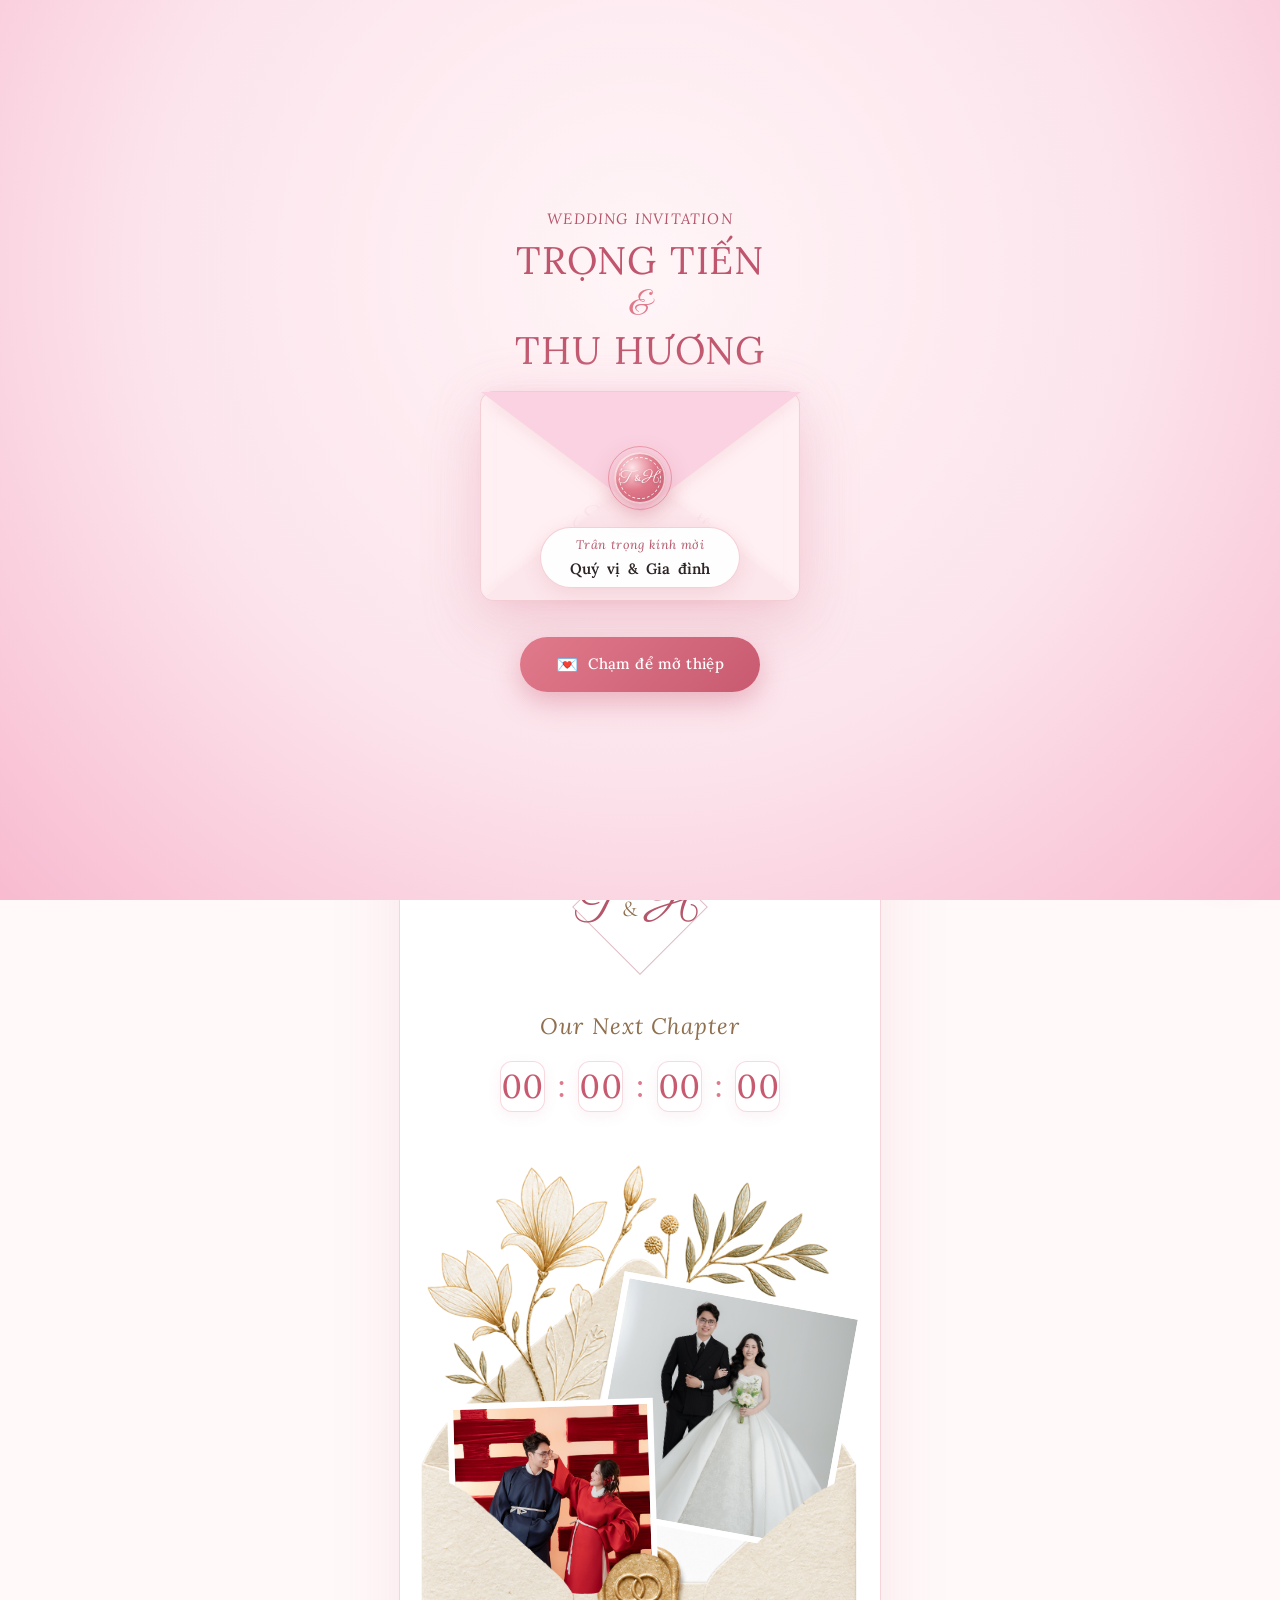
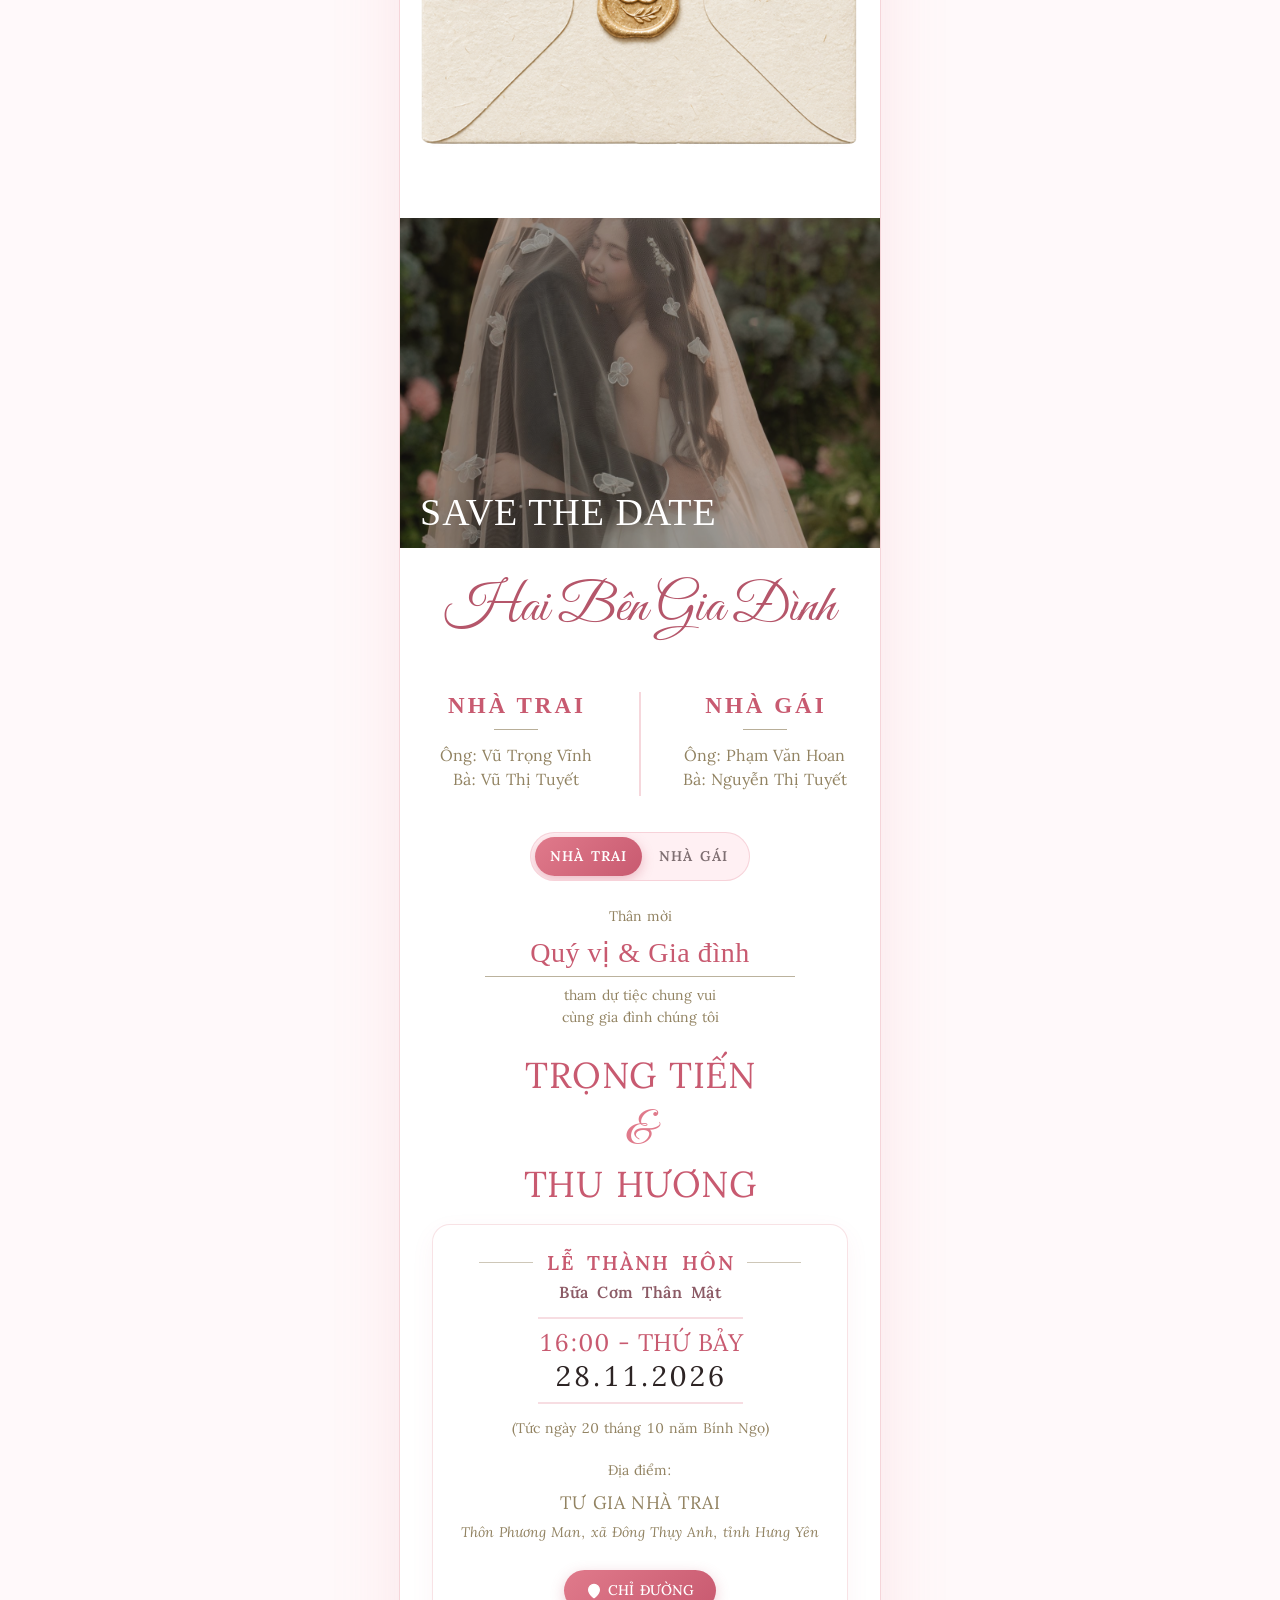
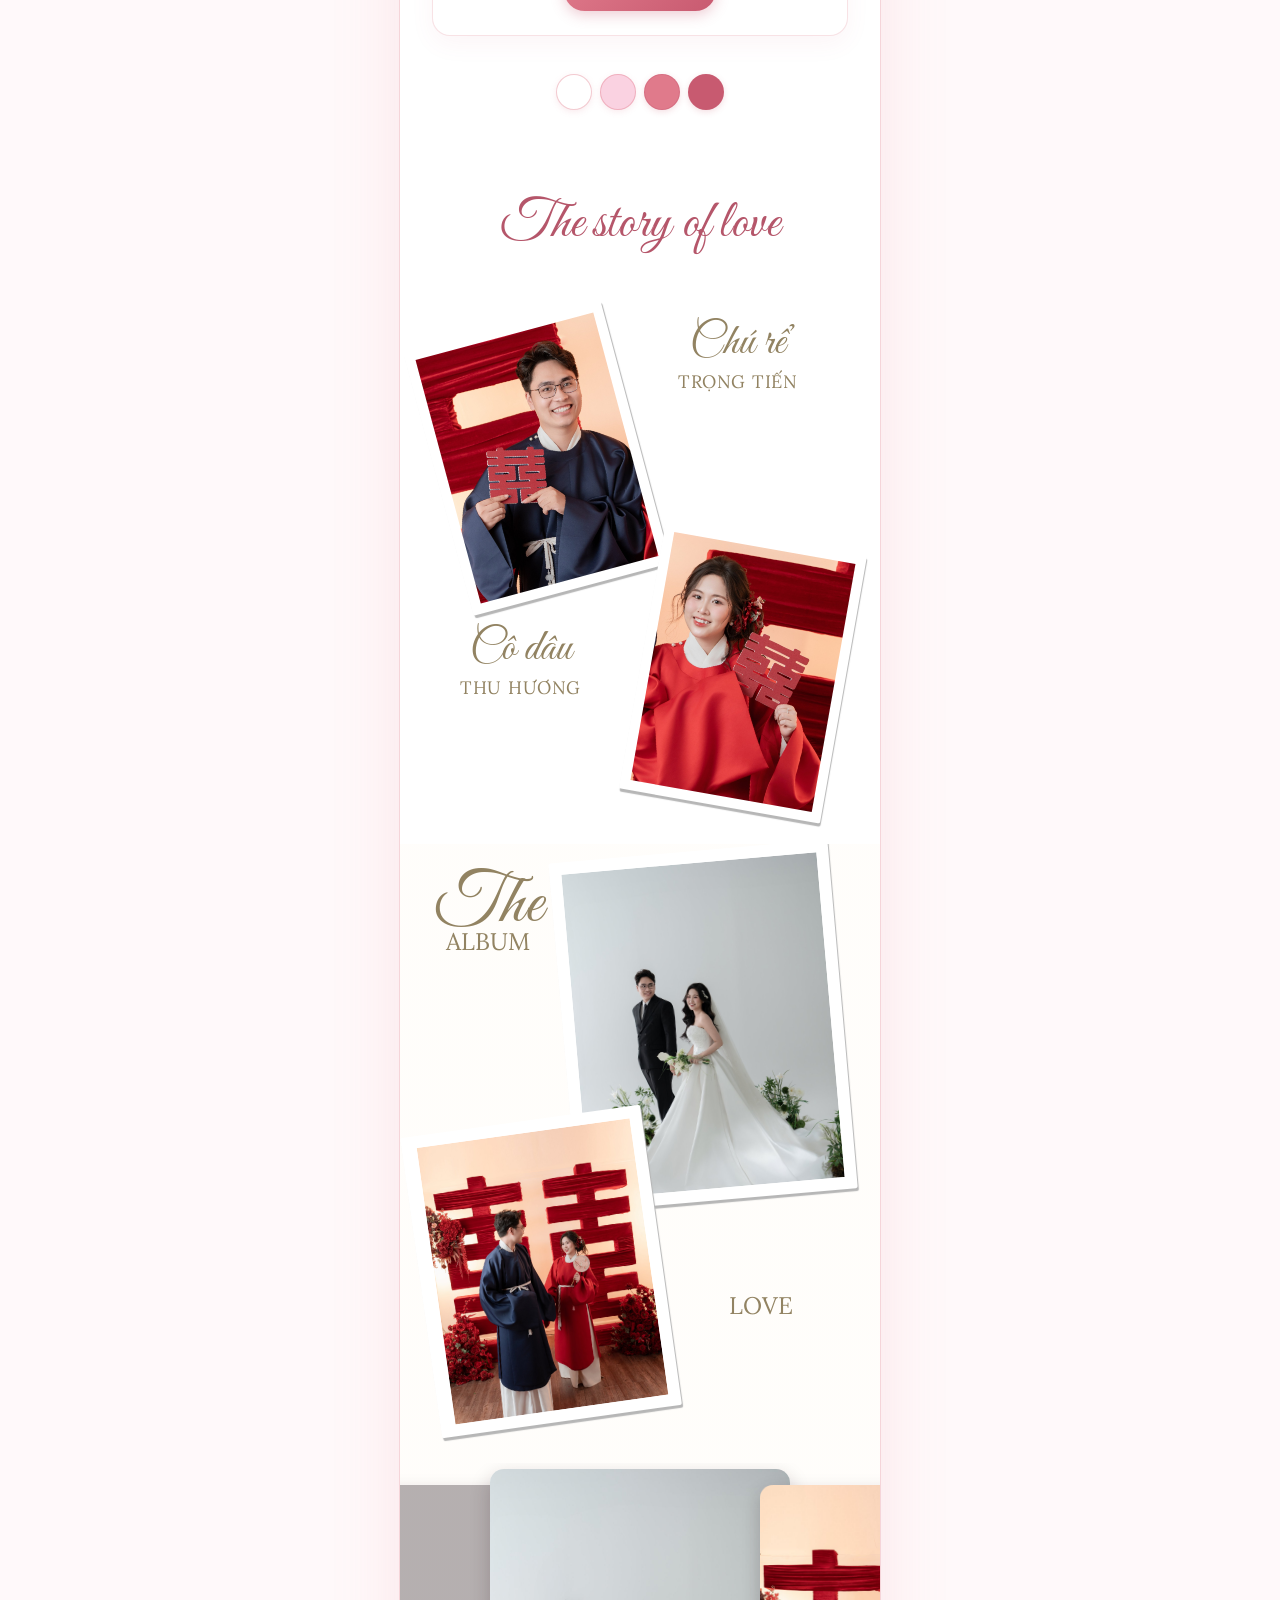
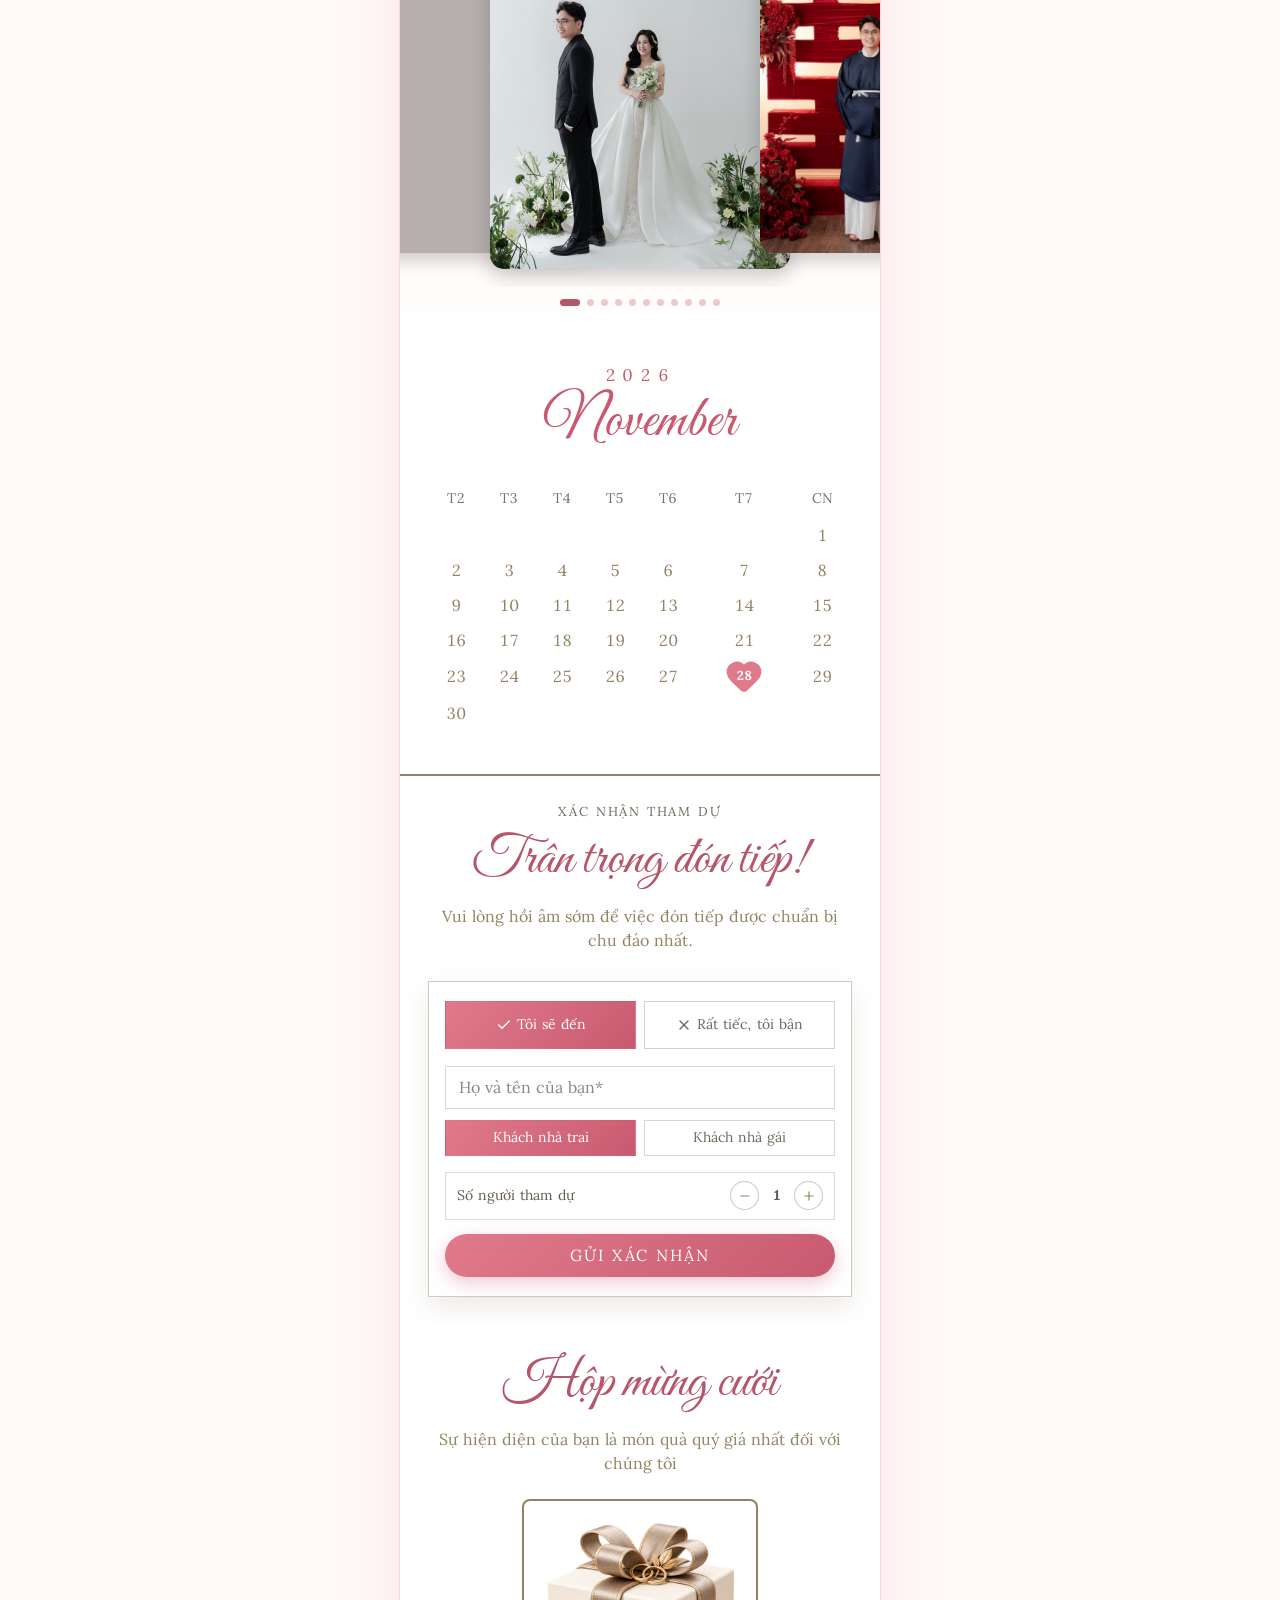
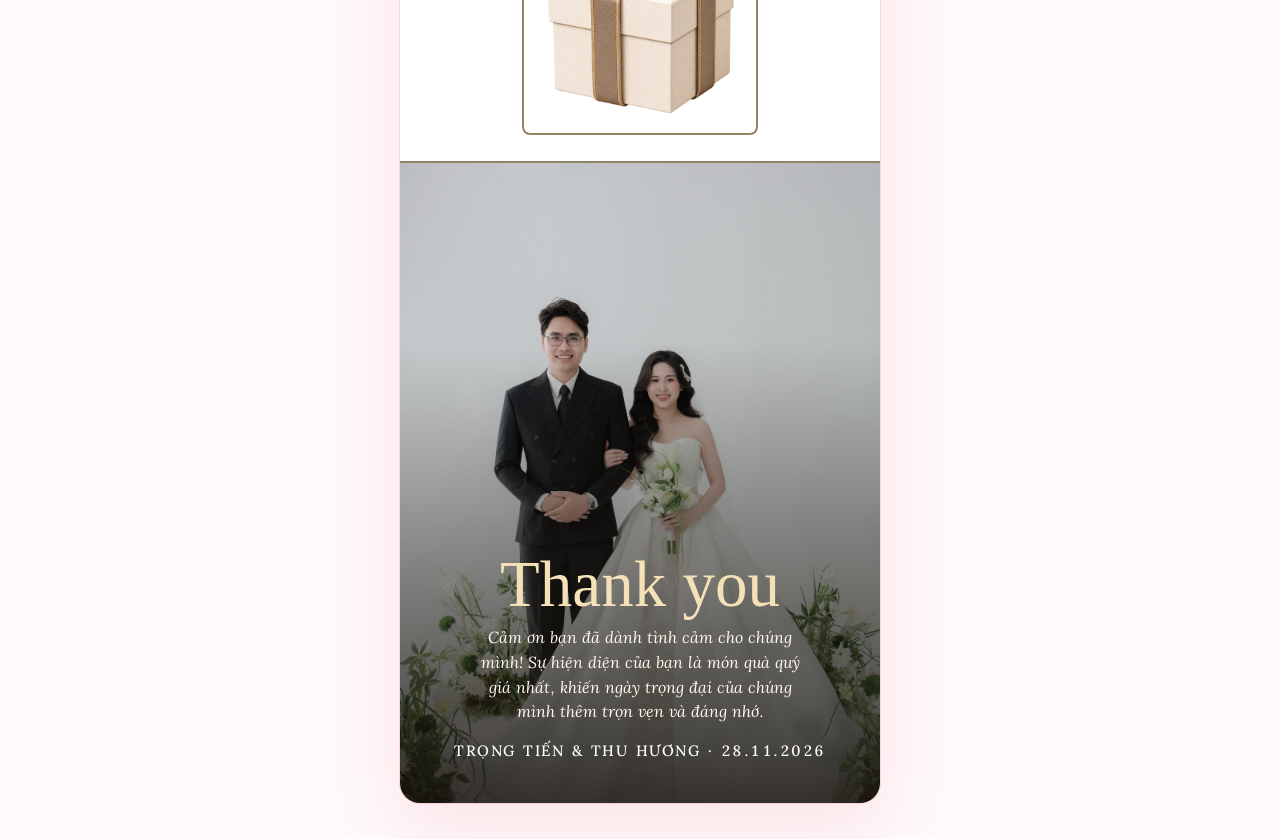
==== index.html @ 3bd22fca "feat(ui): nút "Chuyển khoản ngay" mở app ngân hàng điền sẵn tài khoản Co-Authored-By: Claude Opus 5." ====
<!DOCTYPE html>
<html lang="vi">
<head>
  <meta charset="utf-8" />
  <meta http-equiv="Cache-Control" content="no-cache, must-revalidate" />
  <script>
    /* Auto-refresh stale copies: GitHub Pages lets browsers keep this page ~10 min.
       version.json is always fetched fresh; if it is newer than this page, reload once
       with a new URL (keeps ?to=... etc.) so the browser must fetch the latest page. */
    (function () {
      var BUILD = '20261115-194050';
      try {
        fetch('version.json?t=' + Date.now(), { cache: 'no-store' })
          .then(function (r) { return r.ok ? r.json() : null; })
          .then(function (j) {
            if (!j || !j.v || j.v === BUILD) return;
            var u = new URL(location.href);
            if (u.searchParams.get('_v') === j.v) return; // already tried once: avoid loops
            u.searchParams.set('_v', j.v);
            location.replace(u.toString());
          })
          .catch(function () {});
      } catch (e) {}
    })();
  </script>
  <meta name="viewport" content="width=device-width, initial-scale=1, viewport-fit=cover" />
  <title>THIỆP MỜI CƯỚI TRỌNG TIẾN &amp; THU HƯƠNG</title>
  <meta name="title" content="THIỆP MỜI CƯỚI TRỌNG TIẾN &amp; THU HƯƠNG" />
  <meta name="description" content="Trọng Tiến &amp; Thu Hương · Một tình yêu được khắc trên tim · 28.11.2026 · Thân mời Quý vị &amp; Gia đình" />

  <!-- Open Graph / Facebook / Zalo -->
  <meta property="og:type" content="website" />
  <meta property="og:url" content="https://damcuoitienhuong.online/" />
  <meta property="og:title" content="THIỆP MỜI CƯỚI TRỌNG TIẾN &amp; THU HƯƠNG" />
  <meta property="og:description" content="Trọng Tiến &amp; Thu Hương · Một tình yêu được khắc trên tim · 28.11.2026 · Thân mời Quý vị &amp; Gia đình" />
  <meta property="og:image" content="https://damcuoitienhuong.online/assets/photos/hero-cover.jpg" />
  <meta property="og:image:secure_url" content="https://damcuoitienhuong.online/assets/photos/hero-cover.jpg" />
  <meta property="og:image:type" content="image/jpeg" />

  <!-- Twitter / Telegram -->
  <meta property="twitter:card" content="summary_large_image" />
  <meta property="twitter:url" content="https://damcuoitienhuong.online/" />
  <meta property="twitter:title" content="THIỆP MỜI CƯỚI TRỌNG TIẾN &amp; THU HƯƠNG" />
  <meta property="twitter:description" content="Trọng Tiến &amp; Thu Hương · Một tình yêu được khắc trên tim · 28.11.2026 · Thân mời Quý vị &amp; Gia đình" />
  <meta property="twitter:image" content="https://damcuoitienhuong.online/assets/photos/hero-cover.jpg" />
  <link rel="icon" type="image/x-icon" href="assets/template/gift-custom.png" />

  <!-- Google Fonts -->
  <link rel="preconnect" href="https://fonts.googleapis.com" />
  <link rel="preconnect" href="https://fonts.gstatic.com" crossorigin />
  <link href="https://fonts.googleapis.com/css2?family=Great+Vibes&family=Parisienne&family=Cormorant+Garamond:wght@500&family=Lora:ital,wght@0,400..700;1,400..700&family=Inter:wght@300;400;500;600;700&display=swap" rel="stylesheet" />

  <!-- Stylesheets -->
  <link rel="stylesheet" href="assets/css/globals.css?v=20261115-194050" />
  <link rel="stylesheet" href="assets/css/graceful-04.css?v=20261115-194050" />
  <link rel="stylesheet" href="assets/css/custom.css?v=20261115-194050" />
</head>
<body class="site-module__FW66Kq__inter antialiased bg-background text-foreground overflow-x-hidden">
  
  <!-- 3D Interactive Wedding Envelope Screen -->
  <div id="envelopeScreen" class="envelope-screen">
    <div class="envelope-wrapper">
      <div class="envelope-header">
        <p data-ct="{texts.t1}" class="envelope-eyebrow">WEDDING INVITATION</p>
        <h2 class="envelope-couple-names"><span class="env-name" data-ct="{groomName}">Trọng Tiến</span><span class="env-amp">&amp;</span><span class="env-name" data-ct="{brideName}">Thu Hương</span></h2>
      </div>

      <div class="envelope-card-3d" id="envelopeCard" title="Nhấn vào phong bì để mở thiệp">
        <div class="envelope-back"></div>
        <div class="envelope-letter" id="envelopeLetter">
          <div class="letter-monogram mono-diamond"><span class="mono-l" data-ct="{monogramGroom}">T</span><span class="mono-amp">&amp;</span><span class="mono-l" data-ct="{monogramBride}">H</span></div>
          <p data-ct="{texts.t2}" class="letter-save-date">Save the Date</p>
          <p data-ct="{dateText}" class="letter-date">28.11.2026</p>
        </div>
        <div class="envelope-front-pocket">
          <div class="envelope-pocket-left"></div>
          <div class="envelope-pocket-right"></div>
          <div class="envelope-pocket-bottom"></div>
        </div>
        <div class="envelope-guest-badge">
          <span data-ct="{texts.t3}" class="guest-label">Trân trọng kính mời</span>
          <strong data-ct="{texts.t4}" class="guest-name-display" id="envelopeGuestName">Quý vị &amp; Gia đình</strong>
        </div>
        <div class="envelope-flap" id="envelopeFlap"></div>
        <div class="wax-seal" id="waxSeal" title="Chạm mở thiệp">
          <div class="wax-seal-inner"><span class="seal-mono"><span data-ct="{monogramGroom}">T</span><i>&amp;</i><span data-ct="{monogramBride}">H</span></span></div>
          <div class="wax-seal-pulse"></div>
        </div>
      </div>

      <div class="envelope-action">
        <button id="openInvitationBtn" type="button" class="open-invitation-btn">
          <span class="btn-icon">💌</span>
          <span data-ct="{texts.t5}" class="btn-text">Chạm để mở thiệp</span>
        </button>
      </div>
    </div>
  </div>

  <!-- Canvas Particles for Falling Rose Petals & Gold Dust -->
  <canvas id="particle-canvas"></canvas>

  <!-- Floating Audio Player Control -->
  <div class="audio-player-control">
    <div class="sound-waves">
      <div class="wave-bar"></div>
      <div class="wave-bar"></div>
      <div class="wave-bar"></div>
      <div class="wave-bar"></div>
    </div>
    <span class="mute-slash" aria-hidden="true"></span>
    <div id="vinylDiscBtn" class="vinyl-disc-btn paused" title="Bật/Tắt nhạc cưới">
      <div class="vinyl-disc-center">
        <svg xmlns="http://www.w3.org/2000/svg" width="10" height="10" viewBox="0 0 24 24" fill="#fff"><path d="M12 3v10.55c-.59-.34-1.27-.55-2-.55-2.21 0-4 1.79-4 4s1.79 4 4 4 4-1.79 4-4V7h4V3h-6z"/></svg>
      </div>
    </div>
  </div>

  <!-- Toast Container -->
  <div id="toast-container"></div>

  <!-- Main Wedding Invitation Content -->
  <div class="lora_6b4483e6-module__gT7FOG__variable ergisa_95388216-module__ILOP2a__variable highspirited_912cdcdd-module__Xt4bza__variable contents"><main lang="vi" class="styles-module__WlSJYG__root styles-module__WlSJYG__invitation-page" style="--g4-opening-left:url('assets/template/opening-left.webp');--g4-opening-right:url('assets/template/opening-right.webp');--g4-paper-base:url('assets/template/paper-base-seamless.jpg');--g4-paper-top:url('assets/template/paper-top-textured.jpg');--g4-paper-countdown-bottom:url('assets/template/paper-countdown-bottom-textured.jpg');--g4-paper-corner:url('assets/template/paper-corner-textured.jpg');--g4-paper-bottom:url('assets/template/paper-bottom-textured.jpg');--g4-album-paper:url('assets/template/album-paper-textured.jpg');--g4-paper-footer:url('assets/template/paper-footer-textured.jpg');--g4-paper-top-overlay:url('assets/template/paper-top-overlay-v2.png');--g4-paper-countdown-bottom-overlay:url('assets/template/paper-countdown-bottom-overlay-v2.png');--g4-paper-corner-overlay:url('assets/template/paper-corner-overlay-v2.png');--g4-paper-tear-overlay:url('assets/template/paper-tear-overlay-v2.png');--g4-album-floral-overlay:url('assets/template/album-floral-overlay-v2.png');--g4-paper-footer-overlay:url('assets/template/paper-footer-overlay-v2.png')"><div class="styles-module__WlSJYG__opening-sides" aria-hidden="true"><div class="styles-module__WlSJYG__card-side styles-module__WlSJYG__opening-left"></div><div class="styles-module__WlSJYG__card-side styles-module__WlSJYG__opening-right"></div></div><div class="styles-module__WlSJYG__card-wrapper"><section data-cbg="photos.heroCover" id="home" class="styles-module__WlSJYG__card-section styles-module__WlSJYG__hero-section" style="background-image:url(&quot;assets/photos/hero-cover.jpg&quot;);background-position:46% 34%"><div class="styles-module__WlSJYG__hero-overlay"></div><div class="styles-module__WlSJYG__card-banner-inner"><div><h1 data-ct="{heroTitle}" class="styles-module__WlSJYG__wedding-text styles-module__WlSJYG__font1 animate-in">We&#x27;re getting married</h1></div><div class="styles-module__WlSJYG__wedding-name-wrapper animate-up"><p data-ct="{tagline}" class="styles-module__WlSJYG__hero-tagline">Một tình yêu được khắc trên tim</p><div class="styles-module__WlSJYG__wedding-name" data-fit-text-group="hero-couple"><span data-ct="{groomName}">Trọng Tiến</span><span data-ct="{texts.t7}">&amp;</span><span data-ct="{brideName}">Thu Hương</span></div><div data-ct="{dateText}" class="styles-module__WlSJYG__wedding-date">28.11.2026</div></div></div></section><section class="styles-module__WlSJYG__card-section styles-module__WlSJYG__countdown-section styles-module__WlSJYG__card-countdown"><div class="styles-module__WlSJYG__card-countdown-inner"><div class="styles-module__WlSJYG__reveal styles-module__WlSJYG__reveal-soft-scale styles-module__WlSJYG__logo" style="--g4-reveal-delay:0ms;--g4-reveal-duration:1750ms" data-reveal="soft-scale"><div class="styles-module__WlSJYG__monogram-text" aria-label="Logo tên viết tắt TH"><span class="styles-module__WlSJYG__monogram-initial styles-module__WlSJYG__monogram-groom" data-monogram-role="groom" aria-hidden="true" data-ct="{monogramGroom}">T</span><span class="styles-module__WlSJYG__monogram-initial styles-module__WlSJYG__monogram-bride" data-monogram-role="bride" aria-hidden="true" data-ct="{monogramBride}">H</span></div></div><div class="styles-module__WlSJYG__reveal reveal-fade-up" style="--g4-reveal-delay:90ms;--g4-reveal-duration:1650ms" data-reveal="fade-up"><h3 data-ct="{texts.t8}" class="whitespace-pre-line">We will become
Husband and wife in</h3></div><div class="styles-module__WlSJYG__reveal reveal-fade-up" style="--g4-reveal-delay:190ms;--g4-reveal-duration:1700ms" data-reveal="fade-up"><div class="styles-module__WlSJYG__countdown-inner styles-module__WlSJYG__font2" aria-label="Đếm ngược đến ngày cưới"><div class="styles-module__WlSJYG__countdown-piece"><div class="styles-module__WlSJYG__box"><div class="styles-module__WlSJYG__value">0</div></div></div><div class="styles-module__WlSJYG__countdown-piece"><div class="styles-module__WlSJYG__colon">:</div><div class="styles-module__WlSJYG__box"><div class="styles-module__WlSJYG__value">0</div></div></div><div class="styles-module__WlSJYG__countdown-piece"><div class="styles-module__WlSJYG__colon">:</div><div class="styles-module__WlSJYG__box"><div class="styles-module__WlSJYG__value">0</div></div></div><div class="styles-module__WlSJYG__countdown-piece"><div class="styles-module__WlSJYG__colon">:</div><div class="styles-module__WlSJYG__box"><div class="styles-module__WlSJYG__value">0</div></div></div></div></div><div class="styles-module__WlSJYG__reveal styles-module__WlSJYG__reveal-rotate-right styles-module__WlSJYG__envelope-wrap" style="--g4-reveal-delay:120ms;--g4-reveal-duration:2000ms" data-reveal="rotate-right"><div class="styles-module__WlSJYG__envelope-photo"><img data-ci="photos.img_envelope_back_custom" class="styles-module__WlSJYG__envelope-back" src="assets/template/envelope-back-custom.png" alt=""/><div class="styles-module__WlSJYG__envelope-picture styles-module__WlSJYG__picture-one"><img data-ci="photos.envelopeCandid1" src="assets/photos/envelope-candid-1.jpg" style="object-position:29% 68%" alt="Khoảnh khắc của cặp đôi" loading="lazy"/></div><div class="styles-module__WlSJYG__envelope-picture styles-module__WlSJYG__picture-two"><img data-ci="photos.envelopeCandid2" src="assets/photos/envelope-candid-2.jpg" style="object-position:50% 50%" alt="Khoảnh khắc của cặp đôi" loading="lazy"/></div><img data-ci="photos.img_envelope_front_custom" class="styles-module__WlSJYG__envelope-front" src="assets/template/envelope-front-custom.png" alt=""/></div></div></div></section><section data-cbg="photos.saveTheDate" class="styles-module__WlSJYG__card-section styles-module__WlSJYG__save-date-section" style="background-image:url(&quot;assets/photos/save-the-date.jpg&quot;);background-position:52% 46%"><div class="styles-module__WlSJYG__save-date-shade"></div><div class="styles-module__WlSJYG__reveal styles-module__WlSJYG__reveal-from-left styles-module__WlSJYG__save-date-heading" style="--g4-reveal-delay:0ms;--g4-reveal-duration:1850ms" data-reveal="from-left"><h2 data-ct="{texts.t9}" class="styles-module__WlSJYG__font2">Save the Date</h2></div></section><section class="styles-module__WlSJYG__card-section styles-module__WlSJYG__info-section styles-module__WlSJYG__card-info"><div class="styles-module__WlSJYG__card-info-inner"><h2 data-ct="{texts.familyTitle}" class="styles-module__WlSJYG__card-section-title family-title">Hai Bên Gia Đình</h2><div class="styles-module__WlSJYG__parents" data-fit-text-group="parents"><div class="styles-module__WlSJYG__reveal styles-module__WlSJYG__reveal-from-left styles-module__WlSJYG__parent" style="--g4-reveal-delay:0ms;--g4-reveal-duration:1800ms" data-reveal="from-left"><div data-ct="{texts.t10}" class="styles-module__WlSJYG__label">Nhà trai</div><div data-fit-text="" class="styles-module__WlSJYG__parent-name" aria-hidden="false"><span data-ct="{texts.t11}" class="styles-module__WlSJYG__name-title">Ông<!-- -->: </span><span data-ct="{parents.groomFather}">Vũ Trọng Vĩnh</span></div><div data-fit-text="" class="styles-module__WlSJYG__parent-name" aria-hidden="false"><span data-ct="{texts.t12}" class="styles-module__WlSJYG__name-title">Bà<!-- -->: </span><span data-ct="{parents.groomMother}">Vũ Thị Tuyết</span></div></div><div class="styles-module__WlSJYG__v-divider"></div><div class="styles-module__WlSJYG__reveal styles-module__WlSJYG__reveal-from-right styles-module__WlSJYG__parent" style="--g4-reveal-delay:130ms;--g4-reveal-duration:1800ms" data-reveal="from-right"><div data-ct="{texts.t13}" class="styles-module__WlSJYG__label">Nhà gái</div><div data-fit-text="" class="styles-module__WlSJYG__parent-name" aria-hidden="false"><span data-ct="{texts.t14}" class="styles-module__WlSJYG__name-title">Ông<!-- -->: </span><span data-ct="{parents.brideFather}">Phạm Văn Hoan</span></div><div data-fit-text="" class="styles-module__WlSJYG__parent-name" aria-hidden="false"><span data-ct="{texts.t15}" class="styles-module__WlSJYG__name-title">Bà<!-- -->: </span><span data-ct="{parents.brideMother}">Nguyễn Thị Tuyết</span></div></div></div><div class="styles-module__WlSJYG__reveal styles-module__WlSJYG__reveal-soft-scale styles-module__WlSJYG__side-switch-wrap" style="--g4-reveal-delay:0ms;--g4-reveal-duration:1650ms" data-reveal="soft-scale"><div class="styles-module__WlSJYG__side-switch"><button type="button" class="styles-module__WlSJYG__active">Nhà trai</button><button type="button" class="">Nhà gái</button></div></div><div class="styles-module__WlSJYG__reveal reveal-fade-up text styles-module__WlSJYG__invitation-copy" style="--g4-reveal-delay:0ms;--g4-reveal-duration:1700ms" data-reveal="fade-up"><div data-ct="{texts.t18}">Thân mời</div><div data-ct="{texts.t19}" class="styles-module__WlSJYG__invitation-guest-name styles-module__WlSJYG__font2" data-fit-text-group="invitation-guest">Quý vị &amp; Gia đình</div><div data-ct="{texts.t20}" class="whitespace-pre-wrap">tham dự tiệc chung vui
cùng gia đình chúng tôi</div></div><div class="styles-module__WlSJYG__reveal styles-module__WlSJYG__reveal-soft-scale" style="--g4-reveal-delay:120ms;--g4-reveal-duration:1850ms" data-reveal="soft-scale"><div class="styles-module__WlSJYG__names" data-fit-text-group="invitation-couple"><div data-ct="{groomName}" data-fit-text="true" class="styles-module__WlSJYG__name styles-module__WlSJYG__font2">Trọng Tiến</div><div data-ct="{texts.t21}" class="styles-module__WlSJYG__and styles-module__WlSJYG__font1">and</div><div data-ct="{brideName}" data-fit-text="true" class="styles-module__WlSJYG__name styles-module__WlSJYG__font2">Thu Hương</div></div></div><div id="eventsBlockContainer"><div data-event-style="standard" class="styles-module__WlSJYG__invitation-event-block"><div class="styles-module__WlSJYG__reveal reveal-fade-up text styles-module__WlSJYG__event-title" style="--g4-reveal-delay:0ms;--g4-reveal-duration:1650ms" data-reveal="fade-up">Lễ Thành Hôn</div><div class="styles-module__WlSJYG__reveal reveal-fade-up text" style="font-family:var(--font-g4-lora, serif);font-size:16px;font-weight:600;color:#8C5B66;margin-top:4px;text-align:center;letter-spacing:0.5px;" data-reveal="fade-up">Bữa Cơm Thân Mật</div><div class="styles-module__WlSJYG__date-and-time"><div class="styles-module__WlSJYG__date-and-time-inner"><div class="styles-module__WlSJYG__reveal styles-module__WlSJYG__reveal-soft-scale styles-module__WlSJYG__time" style="--g4-reveal-delay:80ms;--g4-reveal-duration:1750ms" data-reveal="soft-scale">16:00<!-- --> <!-- -->- Thứ Bảy</div><div data-ct="{dateText}" class="styles-module__WlSJYG__reveal styles-module__WlSJYG__reveal-soft-scale styles-module__WlSJYG__date" style="--g4-reveal-delay:160ms;--g4-reveal-duration:1750ms" data-reveal="soft-scale">28.11.2026</div></div><div class="styles-module__WlSJYG__reveal reveal-fade-up styles-module__WlSJYG__lunar-date" style="--g4-reveal-delay:220ms;--g4-reveal-duration:1650ms" data-reveal="fade-up">(Tức ngày 20 tháng 10 năm Bính Ngọ)</div></div><div class="styles-module__WlSJYG__reveal reveal-fade-up text styles-module__WlSJYG__venue-label" style="--g4-reveal-delay:120ms;--g4-reveal-duration:1650ms" data-reveal="fade-up">Địa điểm<!-- -->:</div><div class="styles-module__WlSJYG__reveal reveal-fade-up styles-module__WlSJYG__hotel" style="--g4-reveal-delay:190ms;--g4-reveal-duration:1700ms" data-reveal="fade-up">Tư gia Nhà trai</div><div class="styles-module__WlSJYG__reveal reveal-fade-up styles-module__WlSJYG__address" style="--g4-reveal-delay:250ms;--g4-reveal-duration:1700ms" data-reveal="fade-up">Thôn Phương Man, xã Đông Thụy Anh, tỉnh Hưng Yên</div><div class="styles-module__WlSJYG__reveal reveal-fade-up" style="--g4-reveal-delay:320ms;--g4-reveal-duration:1650ms" data-reveal="fade-up"><a class="styles-module__WlSJYG__location-button" href="https://maps.app.goo.gl/QitUxBCeGotGJFvBA" target="_blank" rel="noreferrer"><svg xmlns="http://www.w3.org/2000/svg" width="16" height="16" viewBox="0 0 24 24" fill="currentColor" stroke="currentColor" stroke-width="2" stroke-linecap="round" stroke-linejoin="round" class="lucide lucide-map-pin" aria-hidden="true"><path d="M20 10c0 4.993-5.539 10.193-7.399 11.799a1 1 0 0 1-1.202 0C9.539 20.193 4 14.993 4 10a8 8 0 0 1 16 0"></path><circle cx="12" cy="10" r="3"></circle></svg> <!-- -->Chỉ đường</a></div></div></div><div class="styles-module__WlSJYG__reveal reveal-fade-up styles-module__WlSJYG__dress-code-block" style="--g4-reveal-delay:180ms;--g4-reveal-duration:1700ms" data-reveal="fade-up"><div data-ct="{texts.t28}" class="styles-module__WlSJYG__venue-label">Dress code</div><div class="flex flex-wrap gap-2 justify-center styles-module__WlSJYG__dress-code-swatches" role="list" aria-label="Bảng màu trang phục gợi ý"><span class="block h-9 w-9 shrink-0 rounded-full border" style="background-color:#FFFFFF;border-color:rgba(224, 122, 139, 0.4);box-shadow:0 2px 6px rgba(224, 122, 139, 0.15)" role="listitem" aria-label="Màu 1: #FFFFFF (Trắng)" title="#FFFFFF (Trắng)"></span><span class="block h-9 w-9 shrink-0 rounded-full border" style="background-color:#FAD2E1;border-color:rgba(224, 122, 139, 0.4);box-shadow:0 2px 6px rgba(224, 122, 139, 0.15)" role="listitem" aria-label="Màu 2: #FAD2E1 (Hồng phấn)" title="#FAD2E1 (Hồng phấn)"></span><span class="block h-9 w-9 shrink-0 rounded-full border" style="background-color:#E07A8B;border-color:rgba(200, 90, 112, 0.4);box-shadow:0 2px 6px rgba(200, 90, 112, 0.2)" role="listitem" aria-label="Màu 3: #E07A8B (Hồng Rose)" title="#E07A8B (Hồng Rose)"></span><span class="block h-9 w-9 shrink-0 rounded-full border" style="background-color:#C85A70;border-color:rgba(200, 90, 112, 0.4);box-shadow:0 2px 6px rgba(200, 90, 112, 0.2)" role="listitem" aria-label="Màu 4: #C85A70 (Hồng đất)" title="#C85A70 (Hồng đất)"></span></div></div></div></section><section class="styles-module__WlSJYG__card-section styles-module__WlSJYG__love-story-section styles-module__WlSJYG__card-love-story"><div class="styles-module__WlSJYG__card-love-story-inner"><div class="styles-module__WlSJYG__reveal reveal-fade-up" style="--g4-reveal-delay:0ms;--g4-reveal-duration:1700ms" data-reveal="fade-up"><h2 data-ct="{texts.t29}">The story of love</h2></div><div class="styles-module__WlSJYG__groom-bride" data-fit-text-group="couple-profile"><div class="styles-module__WlSJYG__person-row"><div class="styles-module__WlSJYG__reveal styles-module__WlSJYG__reveal-rotate-left styles-module__WlSJYG__person-photo-reveal" style="--g4-reveal-delay:0ms;--g4-reveal-duration:2000ms" data-reveal="rotate-left"><div class="styles-module__WlSJYG__person-photo"><img data-ci="photos.groomPortrait" src="assets/photos/groom-portrait.jpg" style="object-position:50% 50%" alt="Ảnh Chú rể Trọng Tiến" loading="lazy"/></div></div><div class="styles-module__WlSJYG__reveal styles-module__WlSJYG__reveal-from-right styles-module__WlSJYG__person-info" style="--g4-reveal-delay:150ms;--g4-reveal-duration:1850ms" data-reveal="from-right"><div class="styles-module__WlSJYG__person-info-inner"><div data-ct="{texts.t30}" class="styles-module__WlSJYG__label styles-module__WlSJYG__font1">Chú rể</div><div data-ct="{groomName}" data-fit-text="true" class="styles-module__WlSJYG__name">Trọng Tiến</div></div></div></div><div class="styles-module__WlSJYG__person-row styles-module__WlSJYG__reverse"><div class="styles-module__WlSJYG__reveal styles-module__WlSJYG__reveal-from-left styles-module__WlSJYG__person-info" style="--g4-reveal-delay:130ms;--g4-reveal-duration:1850ms" data-reveal="from-left"><div class="styles-module__WlSJYG__person-info-inner"><div data-ct="{texts.t31}" class="styles-module__WlSJYG__label styles-module__WlSJYG__font1">Cô dâu</div><div data-ct="{brideName}" data-fit-text="true" class="styles-module__WlSJYG__name">Thu Hương</div></div></div><div class="styles-module__WlSJYG__reveal styles-module__WlSJYG__reveal-rotate-right styles-module__WlSJYG__person-photo-reveal" style="--g4-reveal-delay:0ms;--g4-reveal-duration:2000ms" data-reveal="rotate-right"><div class="styles-module__WlSJYG__person-photo"><img data-ci="photos.bridePortrait" src="assets/photos/bride-portrait.jpg" style="object-position:50% 50%" alt="Ảnh Cô dâu Thu Hương" loading="lazy"/></div></div></div></div></div>
  
</section><section class="styles-module__WlSJYG__card-section styles-module__WlSJYG__gallery-section styles-module__WlSJYG__card-gallery"><div class="styles-module__WlSJYG__reveal styles-module__WlSJYG__reveal-film-roll styles-module__WlSJYG__film-frame" style="--g4-reveal-delay:0ms;--g4-reveal-duration:2200ms" data-reveal="film-roll"><img data-ci="photos.img_film" class="styles-module__WlSJYG__film-overlay" src="assets/template/film.png" alt=""/><div class="styles-module__WlSJYG__film-images" data-film-track="true"><div class="styles-module__WlSJYG__film-sequence" data-film-sequence="original"><div><img data-ci="photos.gallery1" src="assets/photos/gallery-1.jpg" style="object-position:50% 50%" alt="Khoảnh khắc 1" loading="lazy"/></div><div><img data-ci="photos.gallery2" src="assets/photos/gallery-2.jpg" style="object-position:41% 52%" alt="Khoảnh khắc 2" loading="lazy"/></div><div><img data-ci="photos.gallery3" src="assets/photos/gallery-3.jpg" style="object-position:50% 50%" alt="Khoảnh khắc 3" loading="lazy"/></div><div><img data-ci="photos.gallery4" src="assets/photos/gallery-4.jpg" style="object-position:50% 50%" alt="Khoảnh khắc 4" loading="lazy"/></div><div><img data-ci="photos.gallery5" src="assets/photos/gallery-5.jpg" style="object-position:38% 44%" alt="Khoảnh khắc 5" loading="lazy"/></div></div><div class="styles-module__WlSJYG__film-sequence" data-film-sequence="duplicate" aria-hidden="true"><div><img data-ci="photos.gallery1" src="assets/photos/gallery-1.jpg" style="object-position:50% 50%" alt="" loading="lazy"/></div><div><img data-ci="photos.gallery2" src="assets/photos/gallery-2.jpg" style="object-position:41% 52%" alt="" loading="lazy"/></div><div><img data-ci="photos.gallery3" src="assets/photos/gallery-3.jpg" style="object-position:50% 50%" alt="" loading="lazy"/></div><div><img data-ci="photos.gallery4" src="assets/photos/gallery-4.jpg" style="object-position:50% 50%" alt="" loading="lazy"/></div><div><img data-ci="photos.gallery5" src="assets/photos/gallery-5.jpg" style="object-position:38% 44%" alt="" loading="lazy"/></div></div></div></div><div class="styles-module__WlSJYG__gallery-header"><div class="styles-module__WlSJYG__gallery-person styles-module__WlSJYG__gallery-person-left"><div class="styles-module__WlSJYG__reveal styles-module__WlSJYG__reveal-from-left styles-module__WlSJYG__gallery-info" style="--g4-reveal-delay:100ms;--g4-reveal-duration:1850ms" data-reveal="from-left"><div data-ct="{texts.t32}" class="styles-module__WlSJYG__label styles-module__WlSJYG__font1">The</div><div data-ct="{texts.t33}" class="styles-module__WlSJYG__name">Album</div></div><div class="styles-module__WlSJYG__reveal styles-module__WlSJYG__reveal-rotate-left styles-module__WlSJYG__gallery-image-reveal" style="--g4-reveal-delay:0ms;--g4-reveal-duration:2000ms" data-reveal="rotate-left"><button type="button" class="styles-module__WlSJYG__gallery-image styles-module__WlSJYG__tilted-right" aria-label="Xem ảnh 1 trong album"><div class="styles-module__WlSJYG__gallery-image-crop"><img data-ci="photos.galleryTilted1" src="assets/photos/gallery-tilted-1.jpg" style="object-position:50% 50%" alt="Album của đôi uyên ương" loading="lazy"/></div></button></div></div><div class="styles-module__WlSJYG__gallery-person styles-module__WlSJYG__gallery-person-right"><div class="styles-module__WlSJYG__reveal styles-module__WlSJYG__reveal-rotate-right styles-module__WlSJYG__gallery-image-reveal" style="--g4-reveal-delay:0ms;--g4-reveal-duration:2000ms" data-reveal="rotate-right"><button type="button" class="styles-module__WlSJYG__gallery-image styles-module__WlSJYG__tilted-left" aria-label="Xem ảnh 2 trong album"><div class="styles-module__WlSJYG__gallery-image-crop"><img data-ci="photos.galleryTilted2" src="assets/photos/gallery-tilted-2.jpg" style="object-position:50% 50%" alt="Tình yêu của đôi uyên ương" loading="lazy"/></div></button></div><div class="styles-module__WlSJYG__reveal styles-module__WlSJYG__reveal-from-right styles-module__WlSJYG__gallery-info" style="--g4-reveal-delay:120ms;--g4-reveal-duration:1850ms" data-reveal="from-right"><div data-ct="{texts.t34}" class="styles-module__WlSJYG__name">Of<br data-ct="{texts.t35}"/>Love</div></div></div></div><div class="styles-module__WlSJYG__gallery-header-background"></div><div class="styles-module__WlSJYG__reveal styles-module__WlSJYG__reveal-stagger styles-module__WlSJYG__photo-grid" style="--g4-reveal-delay:0ms;--g4-reveal-duration:1750ms" data-reveal="stagger"><button type="button" class="styles-module__WlSJYG__photo photo-1" style="--g4-reveal-item-delay:0ms" aria-label="Xem ảnh 3 trong album"><img data-ci="photos.gallery1" src="assets/photos/gallery-1.jpg" style="object-position:50% 50%" alt="Khoảnh khắc 3 của đôi uyên ương" loading="lazy"/></button><button type="button" class="styles-module__WlSJYG__photo photo-2" style="--g4-reveal-item-delay:0ms" aria-label="Xem ảnh 4 trong album"><img data-ci="photos.gallery2" src="assets/photos/gallery-2.jpg" style="object-position:41% 52%" alt="Khoảnh khắc 4 của đôi uyên ương" loading="lazy"/></button><button type="button" class="styles-module__WlSJYG__photo photo-3" style="--g4-reveal-item-delay:180ms" aria-label="Xem ảnh 5 trong album"><img data-ci="photos.gallery3" src="assets/photos/gallery-3.jpg" style="object-position:50% 50%" alt="Khoảnh khắc 5 của đôi uyên ương" loading="lazy"/></button><button type="button" class="styles-module__WlSJYG__photo photo-4" style="--g4-reveal-item-delay:180ms" aria-label="Xem ảnh 6 trong album"><img data-ci="photos.gallery4" src="assets/photos/gallery-4.jpg" style="object-position:50% 50%" alt="Khoảnh khắc 6 của đôi uyên ương" loading="lazy"/></button><button type="button" class="styles-module__WlSJYG__photo photo-5" style="--g4-reveal-item-delay:360ms" aria-label="Xem ảnh 7 trong album"><img data-ci="photos.gallery5" src="assets/photos/gallery-5.jpg" style="object-position:38% 44%" alt="Khoảnh khắc 7 của đôi uyên ương" loading="lazy"/></button><button type="button" class="styles-module__WlSJYG__photo photo-6" style="--g4-reveal-item-delay:360ms" aria-label="Xem ảnh 8 trong album"><img data-ci="photos.gallery6" src="assets/photos/gallery-6.jpg" style="object-position:50% 50%" alt="Khoảnh khắc 8 của đôi uyên ương" loading="lazy"/></button><button type="button" class="styles-module__WlSJYG__photo photo-7" style="--g4-reveal-item-delay:540ms" aria-label="Xem ảnh 9 trong album"><img data-ci="photos.gallery7" src="assets/photos/gallery-7.jpg" style="object-position:50% 50%" alt="Khoảnh khắc 9 của đôi uyên ương" loading="lazy"/></button><button type="button" class="styles-module__WlSJYG__photo photo-8" style="--g4-reveal-item-delay:540ms" aria-label="Xem ảnh 10 trong album"><img data-ci="photos.gallery8" src="assets/photos/gallery-8.jpg" style="object-position:42% 35%" alt="Khoảnh khắc 10 của đôi uyên ương" loading="lazy"/></button></div></section><section class="styles-module__WlSJYG__card-section styles-module__WlSJYG__calendar-section styles-module__WlSJYG__card-calendar"><div class="styles-module__WlSJYG__calendar-inner"><div class="styles-module__WlSJYG__reveal styles-module__WlSJYG__reveal-soft-scale" style="--g4-reveal-delay:0ms;--g4-reveal-duration:1850ms" data-reveal="soft-scale"><div class="styles-module__WlSJYG__year">2026</div></div><div class="styles-module__WlSJYG__reveal styles-module__WlSJYG__reveal-from-right" style="--g4-reveal-delay:100ms;--g4-reveal-duration:1850ms" data-reveal="from-right"><div data-ct="{texts.t36}" class="styles-module__WlSJYG__month">November</div></div><div class="styles-module__WlSJYG__reveal reveal-fade-up" style="--g4-reveal-delay:200ms;--g4-reveal-duration:1800ms" data-reveal="fade-up"><div class="styles-module__WlSJYG__mini-calendar"><table><thead><tr><th data-ct="{texts.t37}">T2</th><th data-ct="{texts.t38}">T3</th><th data-ct="{texts.t39}">T4</th><th data-ct="{texts.t40}">T5</th><th data-ct="{texts.t41}">T6</th><th data-ct="{texts.t42}">T7</th><th data-ct="{texts.t43}">CN</th></tr></thead><tbody><tr><td>&nbsp;</td><td>&nbsp;</td><td>&nbsp;</td><td>&nbsp;</td><td>&nbsp;</td><td>&nbsp;</td><td>1</td></tr><tr><td>2</td><td>3</td><td>4</td><td>5</td><td>6</td><td>7</td><td>8</td></tr><tr><td>9</td><td>10</td><td>11</td><td>12</td><td>13</td><td>14</td><td>15</td></tr><tr><td>16</td><td>17</td><td>18</td><td>19</td><td>20</td><td>21</td><td>22</td></tr><tr><td>23</td><td>24</td><td>25</td><td>26</td><td>27</td><td><span class="styles-module__WlSJYG__today" data-calendar-highlight="28"><svg xmlns="http://www.w3.org/2000/svg" width="24" height="24" viewBox="0 0 24 24" fill="currentColor" stroke="currentColor" stroke-width="2" stroke-linecap="round" stroke-linejoin="round" class="lucide lucide-heart styles-module__WlSJYG__calendar-heart" aria-hidden="true"><path d="M2 9.5a5.5 5.5 0 0 1 9.591-3.676.56.56 0 0 0 .818 0A5.49 5.49 0 0 1 22 9.5c0 2.29-1.5 4-3 5.5l-5.492 5.313a2 2 0 0 1-3 .019L5 15c-1.5-1.5-3-3.2-3-5.5"></path></svg><span class="styles-module__WlSJYG__day">28</span></span></td><td>29</td></tr><tr><td>30</td><td>&nbsp;</td><td>&nbsp;</td><td>&nbsp;</td><td>&nbsp;</td><td>&nbsp;</td><td>&nbsp;</td></tr></tbody></table></div></div></div></section><section class="styles-module__WlSJYG__card-section styles-module__WlSJYG__rsvp-section"><div class="styles-module__WlSJYG__rsvp-inner"><div class="styles-module__WlSJYG__reveal reveal-fade-up" style="--g4-reveal-delay:0ms;--g4-reveal-duration:1700ms" data-reveal="fade-up"><div data-ct="{texts.t61}" class="styles-module__WlSJYG__rsvp-eyebrow">Xác nhận tham dự</div><h2 data-ct="{texts.t62}" class="styles-module__WlSJYG__card-section-title styles-module__WlSJYG__font1">Trân trọng đón tiếp!</h2></div><div class="styles-module__WlSJYG__reveal reveal-fade-up" style="--g4-reveal-delay:110ms;--g4-reveal-duration:1700ms" data-reveal="fade-up"><p data-ct="{texts.t63}" class="styles-module__WlSJYG__card-section-subtitle">Vui lòng hồi âm sớm để việc đón tiếp được chuẩn bị chu đáo nhất.</p></div><div class="styles-module__WlSJYG__reveal styles-module__WlSJYG__reveal-soft-scale styles-module__WlSJYG__rsvp-card" style="--g4-reveal-delay:180ms;--g4-reveal-duration:1850ms" data-reveal="soft-scale"><div class="styles-module__WlSJYG__rsvp-options"><button type="button" class="styles-module__WlSJYG__active"><svg xmlns="http://www.w3.org/2000/svg" width="16" height="16" viewBox="0 0 24 24" fill="none" stroke="currentColor" stroke-width="2" stroke-linecap="round" stroke-linejoin="round" class="lucide lucide-check" aria-hidden="true"><path d="M20 6 9 17l-5-5"></path></svg> <!-- -->Tôi sẽ đến</button><button type="button" class=""><svg xmlns="http://www.w3.org/2000/svg" width="16" height="16" viewBox="0 0 24 24" fill="none" stroke="currentColor" stroke-width="2" stroke-linecap="round" stroke-linejoin="round" class="lucide lucide-x" aria-hidden="true"><path d="M18 6 6 18"></path><path d="m6 6 12 12"></path></svg> <!-- -->Rất tiếc, tôi bận</button></div><div class="styles-module__WlSJYG__form-group"><input maxLength="100" placeholder="Họ và tên của bạn*" value=""/></div><div class="styles-module__WlSJYG__guest-side-fields"><button type="button" class="styles-module__WlSJYG__active">Khách nhà trai</button><button type="button" class="">Khách nhà gái</button></div><div class="styles-module__WlSJYG__attendance-row"><span data-ct="{texts.t66}">Số người tham dự</span><div class="styles-module__WlSJYG__attendance-stepper"><button type="button" aria-label="Giảm số người"><svg xmlns="http://www.w3.org/2000/svg" width="14" height="14" viewBox="0 0 24 24" fill="none" stroke="currentColor" stroke-width="2" stroke-linecap="round" stroke-linejoin="round" class="lucide lucide-minus" aria-hidden="true"><path d="M5 12h14"></path></svg></button><strong>1</strong><button type="button" aria-label="Tăng số người"><svg xmlns="http://www.w3.org/2000/svg" width="14" height="14" viewBox="0 0 24 24" fill="none" stroke="currentColor" stroke-width="2" stroke-linecap="round" stroke-linejoin="round" class="lucide lucide-plus" aria-hidden="true"><path d="M5 12h14"></path><path d="M12 5v14"></path></svg></button></div></div><button type="button" class="styles-module__WlSJYG__form-button styles-module__WlSJYG__rsvp-submit"> <!-- -->Gửi xác nhận</button></div></div></section><section class="styles-module__WlSJYG__card-section styles-module__WlSJYG__gift-section styles-module__WlSJYG__card-gift"><div class="styles-module__WlSJYG__inner"><div class="styles-module__WlSJYG__reveal reveal-fade-up" style="--g4-reveal-delay:0ms;--g4-reveal-duration:1700ms" data-reveal="fade-up"><h2 data-ct="{texts.t67}" class="styles-module__WlSJYG__card-section-title styles-module__WlSJYG__font1">Hộp mừng cưới</h2></div><div class="styles-module__WlSJYG__reveal reveal-fade-up" style="--g4-reveal-delay:110ms;--g4-reveal-duration:1700ms" data-reveal="fade-up"><p data-ct="{texts.t68}" class="styles-module__WlSJYG__card-section-subtitle">Sự hiện diện của bạn là món quà quý giá nhất đối với chúng tôi</p></div><div class="styles-module__WlSJYG__reveal styles-module__WlSJYG__reveal-soft-scale styles-module__WlSJYG__present-box" style="--g4-reveal-delay:180ms;--g4-reveal-duration:1900ms" data-reveal="soft-scale"><button type="button" aria-label="Mở hộp mừng cưới"><img data-ci="photos.img_gift_custom" src="assets/template/gift-custom.png" alt="Hộp mừng cưới"/></button></div></div></section><footer class="styles-module__WlSJYG__app-footer"><img data-ci="photos.footerBg" alt="Ảnh kết" loading="lazy" decoding="async" data-nimg="fill" class="styles-module__WlSJYG__footer-image" style="position:absolute;height:100%;width:100%;left:0;top:0;right:0;bottom:0;object-position:50% 50%;color:transparent" src="assets/photos/footer-bg.jpg"/><div class="styles-module__WlSJYG__footer-overlay" aria-hidden="true"></div><div class="styles-module__WlSJYG__reveal reveal-fade-up styles-module__WlSJYG__footer-content" style="--g4-reveal-delay:0ms;--g4-reveal-duration:1850ms" data-reveal="fade-up"><h2 data-ct="{texts.t69}" class="styles-module__WlSJYG__footer-thank-you">Thank you</h2><p data-ct="{thankYou}" class="styles-module__WlSJYG__footer-tagline">Cảm ơn bạn đã dành tình cảm cho chúng mình! Sự hiện diện của bạn là món quà quý giá nhất, khiến ngày trọng đại của chúng mình thêm trọn vẹn và đáng nhớ.</p><p data-ct="{groomName} &amp; {brideName} · {dateText}" class="styles-module__WlSJYG__footer-names">Trọng Tiến &amp; Thu Hương · 28.11.2026</p></div></footer></div></main></div>

  <!-- Gift Box Modal (Mừng cưới / QR Banking) -->
  <div id="giftModal" class="modal-overlay">
    <div class="modal-container">
      <button id="closeGiftModal" class="modal-close-btn" aria-label="Đóng">
        <svg xmlns="http://www.w3.org/2000/svg" width="18" height="18" viewBox="0 0 24 24" fill="none" stroke="currentColor" stroke-width="2"><path d="M18 6 6 18M6 6l12 12"/></svg>
      </button>
      <h3 data-ct="{texts.t70}" style="font-family: var(--font-great-vibes); font-size: 34px; text-align: center; color: var(--gold-dark); margin: 0 0 4px;">Hộp Mừng Cưới</h3>
      <p data-ct="{texts.t71}" style="text-align: center; font-size: 13.5px; color: #7f704f; margin-bottom: 18px;">Sự hiện diện và lời chúc phúc của bạn là món quà quý giá nhất đối với chúng mình!</p>

      <div class="tab-switcher">
        <button data-ct="Chú rể ({groomName})" id="giftTabGroom" class="tab-btn active" type="button">Chú rể (Trọng Tiến)</button>
        <button data-ct="Cô dâu ({brideName})" id="giftTabBride" class="tab-btn" type="button">Cô dâu (Thu Hương)</button>
      </div>

      <!-- Groom Pane -->
      <div id="giftPaneGroom" class="bank-card">
        <img data-ci="photos.qrGroom" class="bank-qr-img" src="assets/photos/qr-groom.png" alt="Mã QR Chú rể Trọng Tiến" />
        <div class="bank-info-line">
          <span data-ct="{texts.t72}">Ngân hàng:</span>
          <strong data-ct="{bank.groom.bank}">VietinBank</strong>
        </div>
        <div class="bank-info-line">
          <span data-ct="{texts.t73}">Chủ TK:</span>
          <strong data-ct="{bank.groom.owner}">VU TRONG TIEN</strong>
        </div>
        <div class="bank-info-line">
          <span data-ct="{texts.t74}">Số TK:</span>
          <strong data-ct="{bank.groom.number}">107001173359</strong>
          <button data-ct="{texts.t75}" class="copy-btn" onclick="copyAccountNumber(this.previousElementSibling.textContent.trim())">Sao chép</button>
        </div>
      </div>

      <!-- Bride Pane -->
      <div id="giftPaneBride" class="bank-card" style="display: none;">
        <img data-ci="photos.qrBride" class="bank-qr-img" src="assets/photos/qr-bride.png" alt="Mã QR Cô dâu Thu Hương" />
        <div class="bank-info-line">
          <span data-ct="{texts.t76}">Ngân hàng:</span>
          <strong data-ct="{bank.bride.bank}">Shinhan Bank</strong>
        </div>
        <div class="bank-info-line">
          <span data-ct="{texts.t77}">Chủ TK:</span>
          <strong data-ct="{bank.bride.owner}">PHAM THI THU HUONG</strong>
        </div>
        <div class="bank-info-line">
          <span data-ct="{texts.t78}">Số TK:</span>
          <strong data-ct="{bank.bride.number}">0582743267</strong>
          <button data-ct="{texts.t79}" class="copy-btn" onclick="copyAccountNumber(this.previousElementSibling.textContent.trim())">Sao chép</button>
        </div>
      </div>
    </div>
  </div>

  <!-- Guestbook Modal (Ký tên & gửi lời chúc) -->
  <div id="guestbookModal" class="modal-overlay">
    <div class="modal-container">
      <button id="closeGuestbookModal" class="modal-close-btn" aria-label="Đóng">
        <svg xmlns="http://www.w3.org/2000/svg" width="18" height="18" viewBox="0 0 24 24" fill="none" stroke="currentColor" stroke-width="2"><path d="M18 6 6 18M6 6l12 12"/></svg>
      </button>
      <h3 data-ct="{texts.t80}" style="font-family: var(--font-great-vibes); font-size: 34px; text-align: center; color: var(--gold-dark); margin: 0 0 4px;">Gửi Lời Chúc</h3>
      <p data-ct="{texts.t81}" style="text-align: center; font-size: 13.5px; color: #7f704f; margin-bottom: 20px;">Lưu lại những kỷ niệm và lời chúc tốt đẹp nhất dành cho cô dâu &amp; chú rể.</p>

      <div style="display: flex; flex-direction: column; gap: 14px;">
        <div>
          <label data-ct="{texts.t82}" style="font-size: 13px; font-weight: 600; color: #554e44; display: block; margin-bottom: 4px;">Họ và tên của bạn *</label>
          <input id="wishNameInput" type="text" placeholder="Nhập tên bạn..." style="width: 100%; padding: 10px 14px; border: 1px solid rgba(146, 131, 98, 0.4); border-radius: 8px; font-size: 14px; background: #fff; box-sizing: border-box;" />
        </div>

        <div>
          <label data-ct="{texts.t83}" style="font-size: 13px; font-weight: 600; color: #554e44; display: block; margin-bottom: 6px;">Bạn là khách của:</label>
          <div style="display: flex; gap: 16px; font-size: 14px; color: #554e44;">
            <label style="cursor: pointer; display: flex; align-items: center; gap: 6px;">
              <input data-ct="{texts.t84}" type="radio" name="wishSide" value="Khách nhà trai" checked /> Nhà trai
            </label>
            <label style="cursor: pointer; display: flex; align-items: center; gap: 6px;">
              <input data-ct="{texts.t85}" type="radio" name="wishSide" value="Khách nhà gái" /> Nhà gái
            </label>
            <label style="cursor: pointer; display: flex; align-items: center; gap: 6px;">
              <input data-ct="{texts.t86}" type="radio" name="wishSide" value="Bạn thân" /> Bạn chung
            </label>
          </div>
        </div>

        <div>
          <label data-ct="{texts.t87}" style="font-size: 13px; font-weight: 600; color: #554e44; display: block; margin-bottom: 4px;">Lời chúc phúc *</label>
          <textarea id="wishMessageInput" rows="4" placeholder="Gửi những lời chúc ấm áp nhất..." style="width: 100%; padding: 10px 14px; border: 1px solid rgba(146, 131, 98, 0.4); border-radius: 8px; font-size: 14px; background: #fff; resize: vertical; box-sizing: border-box;"></textarea>
        </div>

        <button data-ct="{texts.t88}" id="submitWishBtn" type="button" class="styles-module__WlSJYG__form-button" style="width: 100%; margin-top: 6px;">
          Gửi Lời Chúc Phúc 💌
        </button>
      </div>
    </div>
  </div>

  <!-- Fullscreen Lightbox Modal -->
  <div id="lightboxModal" class="lightbox-overlay">
    <button id="lightboxClose" class="modal-close-btn" style="top: 24px; right: 24px;" aria-label="Đóng">
      <svg xmlns="http://www.w3.org/2000/svg" width="20" height="20" viewBox="0 0 24 24" fill="none" stroke="currentColor" stroke-width="2"><path d="M18 6 6 18M6 6l12 12"/></svg>
    </button>
    <button id="lightboxPrev" class="lightbox-nav-btn lightbox-prev" aria-label="Ảnh trước">
      <svg xmlns="http://www.w3.org/2000/svg" width="24" height="24" viewBox="0 0 24 24" fill="none" stroke="currentColor" stroke-width="2"><path d="m15 18-6-6 6-6"/></svg>
    </button>
    <img id="lightboxImg" class="lightbox-img" src="" alt="Ảnh cưới phóng to" />
    <button id="lightboxNext" class="lightbox-nav-btn lightbox-next" aria-label="Ảnh sau">
      <svg xmlns="http://www.w3.org/2000/svg" width="24" height="24" viewBox="0 0 24 24" fill="none" stroke="currentColor" stroke-width="2"><path d="m9 18 6-6-6-6"/></svg>
    </button>
    <div id="lightboxCounter" class="lightbox-counter">1 / 10</div>
  </div>

  <!-- Interactive JavaScript Engine -->
  <script src="assets/js/content.js?v=20261115-194050"></script>
<script src="assets/js/main.js?v=20261115-194050"></script>
</body>
</html>
---- assets/css/globals.css ----
*,:before,:after,::backdrop{--tw-border-spacing-x:0;--tw-border-spacing-y:0;--tw-translate-x:0;--tw-translate-y:0;--tw-rotate:0;--tw-skew-x:0;--tw-skew-y:0;--tw-scale-x:1;--tw-scale-y:1;--tw-pan-x: ;--tw-pan-y: ;--tw-pinch-zoom: ;--tw-scroll-snap-strictness:proximity;--tw-gradient-from-position: ;--tw-gradient-via-position: ;--tw-gradient-to-position: ;--tw-ordinal: ;--tw-slashed-zero: ;--tw-numeric-figure: ;--tw-numeric-spacing: ;--tw-numeric-fraction: ;--tw-ring-inset: ;--tw-ring-offset-width:0px;--tw-ring-offset-color:#fff;--tw-ring-color:#3b82f680;--tw-ring-offset-shadow:0 0 #0000;--tw-ring-shadow:0 0 #0000;--tw-shadow:0 0 #0000;--tw-shadow-colored:0 0 #0000;--tw-blur: ;--tw-brightness: ;--tw-contrast: ;--tw-grayscale: ;--tw-hue-rotate: ;--tw-invert: ;--tw-saturate: ;--tw-sepia: ;--tw-drop-shadow: ;--tw-backdrop-blur: ;--tw-backdrop-brightness: ;--tw-backdrop-contrast: ;--tw-backdrop-grayscale: ;--tw-backdrop-hue-rotate: ;--tw-backdrop-invert: ;--tw-backdrop-opacity: ;--tw-backdrop-saturate: ;--tw-backdrop-sepia: ;--tw-contain-size: ;--tw-contain-layout: ;--tw-contain-paint: ;--tw-contain-style: }*,:before,:after{box-sizing:border-box;border:0 solid #e5e7eb}:before,:after{--tw-content:""}html,:host{-webkit-text-size-adjust:100%;tab-size:4;font-feature-settings:normal;font-variation-settings:normal;-webkit-tap-highlight-color:transparent;font-family:ui-sans-serif,system-ui,sans-serif,Apple Color Emoji,Segoe UI Emoji,Segoe UI Symbol,Noto Color Emoji;line-height:1.5}body{line-height:inherit;margin:0}hr{height:0;color:inherit;border-top-width:1px}abbr:where([title]){-webkit-text-decoration:underline dotted;text-decoration:underline dotted}h1,h2,h3,h4,h5,h6{font-size:inherit;font-weight:inherit}a{color:inherit;-webkit-text-decoration:inherit;text-decoration:inherit}b,strong{font-weight:bolder}code,kbd,samp,pre{font-feature-settings:normal;font-variation-settings:normal;font-family:ui-monospace,SFMono-Regular,Menlo,Monaco,Consolas,Liberation Mono,Courier New,monospace;font-size:1em}small{font-size:80%}sub,sup{vertical-align:baseline;font-size:75%;line-height:0;position:relative}sub{bottom:-.25em}sup{top:-.5em}table{text-indent:0;border-color:inherit;border-collapse:collapse}button,input,optgroup,select,textarea{font-feature-settings:inherit;font-variation-settings:inherit;font-family:inherit;font-size:100%;font-weight:inherit;line-height:inherit;letter-spacing:inherit;color:inherit;margin:0;padding:0}button,select{text-transform:none}button,input:where([type=button]),input:where([type=reset]),input:where([type=submit]){-webkit-appearance:button;background-color:#0000;background-image:none}:-moz-focusring{outline:auto}:-moz-ui-invalid{box-shadow:none}progress{vertical-align:baseline}::-webkit-inner-spin-button{height:auto}::-webkit-outer-spin-button{height:auto}[type=search]{-webkit-appearance:textfield;outline-offset:-2px}::-webkit-search-decoration{-webkit-appearance:none}::-webkit-file-upload-button{-webkit-appearance:button;font:inherit}summary{display:list-item}blockquote,dl,dd,h1,h2,h3,h4,h5,h6,hr,figure,p,pre{margin:0}fieldset{margin:0;padding:0}legend{padding:0}ol,ul,menu{margin:0;padding:0;list-style:none}dialog{padding:0}textarea{resize:vertical}input::placeholder,textarea::placeholder{opacity:1;color:#9ca3af}button,[role=button]{cursor:pointer}:disabled{cursor:default}img,svg,video,canvas,audio,iframe,embed,object{vertical-align:middle;display:block}img,video{max-width:100%;height:auto}[hidden]:where(:not([hidden=until-found])){display:none}:root{--system-mobile-nav-height:3.5rem;--background:0 0% 99%;--foreground:8 15% 20%;--card:0 0% 100%;--card-foreground:8 15% 20%;--popover:0 0% 100%;--popover-foreground:8 15% 20%;--primary:347 85% 45%;--primary-foreground:0 0% 100%;--secondary:25 100% 80%;--secondary-foreground:8 15% 20%;--muted:0 0% 88%;--muted-foreground:8 15% 50%;--accent:347 75% 55%;--accent-foreground:0 0% 100%;--destructive:0 84.2% 60.2%;--destructive-foreground:0 0% 98%;--border:0 0% 92%;--input:0 0% 95%;--ring:347 85% 45%;--chart-1:347 75% 55%;--chart-2:25 100% 80%;--chart-3:8 15% 60%;--chart-4:347 65% 65%;--chart-5:25 80% 70%;--radius:.75rem;--sidebar-background:0 0% 98%;--sidebar-foreground:8 15% 20%;--sidebar-primary:347 85% 45%;--sidebar-primary-foreground:0 0% 100%;--sidebar-accent:25 100% 80%;--sidebar-accent-foreground:8 15% 20%;--sidebar-border:0 0% 90%;--sidebar-ring:347 85% 45%}.dark{--background:8 15% 12%;--foreground:0 0% 95%;--card:8 15% 18%;--card-foreground:0 0% 95%;--popover:8 15% 18%;--popover-foreground:0 0% 95%;--primary:347 85% 55%;--primary-foreground:8 15% 12%;--secondary:25 100% 70%;--secondary-foreground:8 15% 12%;--muted:8 15% 25%;--muted-foreground:0 0% 70%;--accent:347 75% 60%;--accent-foreground:8 15% 12%;--destructive:0 62.8% 30.6%;--destructive-foreground:0 0% 98%;--border:8 15% 25%;--input:8 15% 20%;--ring:347 85% 55%;--chart-1:347 75% 60%;--chart-2:25 100% 70%;--chart-3:8 15% 65%;--chart-4:347 65% 70%;--chart-5:25 80% 75%;--sidebar-background:8 15% 12%;--sidebar-foreground:0 0% 95%;--sidebar-primary:347 85% 55%;--sidebar-primary-foreground:8 15% 12%;--sidebar-accent:25 100% 70%;--sidebar-accent-foreground:8 15% 12%;--sidebar-border:8 15% 25%;--sidebar-ring:347 85% 55%}*{border-color:hsl(var(--border));outline-color:hsl(var(--ring)/.5)}html{scroll-behavior:smooth;overflow-x:hidden}body{background-color:hsl(var(--background));color:hsl(var(--foreground));scroll-behavior:smooth;font-feature-settings:"liga" 0,"calt" 0,"onum" 0;font-variant-ligatures:no-common-ligatures no-contextual;font-variant-numeric:lining-nums tabular-nums;overflow-x:hidden}h1,h2,h3,h4,h5,h6{font-family:var(--font-playfair,var(--font-inter)),Georgia,serif}.font-quarzo h1,.font-quarzo h2,.font-quarzo h3,.font-quarzo h4,.font-quarzo h5,.font-quarzo h6{font-family:var(--font-quarzo,var(--font-inter)),serif}.\!container{width:100%!important}.container{width:100%}@media (min-width:640px){.\!container{max-width:640px!important}.container{max-width:640px}}@media (min-width:768px){.\!container{max-width:768px!important}.container{max-width:768px}}@media (min-width:1024px){.\!container{max-width:1024px!important}.container{max-width:1024px}}@media (min-width:1280px){.\!container{max-width:1280px!important}.container{max-width:1280px}}@media (min-width:1536px){.\!container{max-width:1536px!important}.container{max-width:1536px}}.sr-only{clip:rect(0,0,0,0);white-space:nowrap;border-width:0;width:1px;height:1px;margin:-1px;padding:0;position:absolute;overflow:hidden}.pointer-events-none{pointer-events:none}.pointer-events-auto{pointer-events:auto}.\!visible{visibility:visible!important}.visible{visibility:visible}.invisible{visibility:hidden}.collapse{visibility:collapse}.static{position:static}.fixed{position:fixed}.absolute{position:absolute}.relative{position:relative}.sticky{position:sticky}.-inset-1{inset:-.25rem}.-inset-2{inset:-.5rem}.-inset-8{inset:-2rem}.-inset-\[3px\]{inset:-3px}.-inset-\[40\%\]{inset:-40%}.-inset-\[6px\]{inset:-6px}.-inset-\[7px\]{inset:-7px}.inset-0{inset:0}.inset-2{inset:.5rem}.inset-3{inset:.75rem}.inset-6{inset:1.5rem}.inset-\[-4px\]{inset:-4px}.inset-\[10px\]{inset:10px}.inset-\[18px\]{inset:18px}.inset-\[3px\]{inset:3px}.inset-\[4\%\]{inset:4%}.inset-\[4px\]{inset:4px}.inset-\[5px\]{inset:5px}.inset-\[6px\]{inset:6px}.inset-\[7px\]{inset:7px}.-inset-x-10{left:-2.5rem;right:-2.5rem}.-inset-x-5{left:-1.25rem;right:-1.25rem}.-inset-x-6{left:-1.5rem;right:-1.5rem}.-inset-y-2{top:-.5rem;bottom:-.5rem}.-inset-y-5{top:-1.25rem;bottom:-1.25rem}.inset-x-0{left:0;right:0}.inset-x-1{left:.25rem;right:.25rem}.inset-x-2{left:.5rem;right:.5rem}.inset-x-5{left:1.25rem;right:1.25rem}.inset-x-6{left:1.5rem;right:1.5rem}.inset-x-\[6px\]{left:6px;right:6px}.inset-y-0{top:0;bottom:0}.-bottom-1\.5{bottom:-.375rem}.-bottom-12{bottom:-3rem}.-bottom-2{bottom:-.5rem}.-bottom-24{bottom:-6rem}.-bottom-5{bottom:-1.25rem}.-bottom-9{bottom:-2.25rem}.-bottom-\[22px\]{bottom:-22px}.-bottom-\[52px\]{bottom:-52px}.-left-1\.5{left:-.375rem}.-left-12{left:-3rem}.-left-2{left:-.5rem}.-left-24{left:-6rem}.-left-28{left:-7rem}.-left-3{left:-.75rem}.-left-6{left:-1.5rem}.-left-7{left:-1.75rem}.-left-8{left:-2rem}.-left-9{left:-2.25rem}.-left-\[10000px\]{left:-10000px}.-left-\[19px\]{left:-19px}.-left-\[2\%\]{left:-2%}.-left-\[30px\]{left:-30px}.-left-\[4\%\]{left:-4%}.-left-\[58px\]{left:-58px}.-left-\[78px\]{left:-78px}.-left-\[9px\]{left:-9px}.-right-0\.5{right:-.125rem}.-right-1{right:-.25rem}.-right-1\.5{right:-.375rem}.-right-10{right:-2.5rem}.-right-12{right:-3rem}.-right-16{right:-4rem}.-right-2{right:-.5rem}.-right-20{right:-5rem}.-right-24{right:-6rem}.-right-3{right:-.75rem}.-right-32{right:-8rem}.-right-4{right:-1rem}.-right-5{right:-1.25rem}.-right-6{right:-1.5rem}.-right-8{right:-2rem}.-right-\[3\%\]{right:-3%}.-right-\[34px\]{right:-34px}.-right-\[65px\]{right:-65px}.-right-\[9px\]{right:-9px}.-top-0\.5{top:-.125rem}.-top-1{top:-.25rem}.-top-1\.5{top:-.375rem}.-top-12{top:-3rem}.-top-2{top:-.5rem}.-top-20{top:-5rem}.-top-24{top:-6rem}.-top-28{top:-7rem}.-top-3{top:-.75rem}.-top-4{top:-1rem}.-top-6{top:-1.5rem}.-top-8{top:-2rem}.-top-\[14px\]{top:-14px}.-top-\[25px\]{top:-25px}.-top-\[45\%\]{top:-45%}.-top-\[6\%\]{top:-6%}.-top-\[60px\]{top:-60px}.-top-\[70\%\]{top:-70%}.-top-\[9px\]{top:-9px}.bottom-0{bottom:0}.bottom-1{bottom:.25rem}.bottom-16{bottom:4rem}.bottom-2{bottom:.5rem}.bottom-2\.5{bottom:.625rem}.bottom-20{bottom:5rem}.bottom-3{bottom:.75rem}.bottom-3\.5{bottom:.875rem}.bottom-4{bottom:1rem}.bottom-5{bottom:1.25rem}.bottom-6{bottom:1.5rem}.bottom-8{bottom:2rem}.bottom-\[-10px\]{bottom:-10px}.bottom-\[-15px\]{bottom:-15px}.bottom-\[-16px\]{bottom:-16px}.bottom-\[-48\%\]{bottom:-48%}.bottom-\[-50px\]{bottom:-50px}.bottom-\[-6\%\]{bottom:-6%}.bottom-\[-8px\]{bottom:-8px}.bottom-\[13\%\]{bottom:13%}.bottom-\[13px\]{bottom:13px}.bottom-\[144px\]{bottom:144px}.bottom-\[15px\]{bottom:15px}.bottom-\[16px\]{bottom:16px}.bottom-\[2\.5px\]{bottom:2.5px}.bottom-\[22px\]{bottom:22px}.bottom-\[26px\]{bottom:26px}.bottom-\[2px\]{bottom:2px}.bottom-\[3px\]{bottom:3px}.bottom-\[4\%\]{bottom:4%}.bottom-\[4px\]{bottom:4px}.bottom-\[54px\]{bottom:54px}.bottom-\[5px\]{bottom:5px}.bottom-\[62px\]{bottom:62px}.bottom-\[calc\(4\.5rem\+var\(--floating-stack-offset\,0px\)\)\]{bottom:calc(4.5rem + var(--floating-stack-offset,0px))}.bottom-\[calc\(4\.75rem\+env\(safe-area-inset-bottom\)\)\]{bottom:calc(4.75rem + env(safe-area-inset-bottom))}.bottom-\[calc\(5\.25rem\+env\(safe-area-inset-bottom\)\)\]{bottom:calc(5.25rem + env(safe-area-inset-bottom))}.bottom-\[calc\(7\.25rem\+env\(safe-area-inset-bottom\)\)\]{bottom:calc(7.25rem + env(safe-area-inset-bottom))}.bottom-\[calc\(8\.25rem\+env\(safe-area-inset-bottom\)\)\]{bottom:calc(8.25rem + env(safe-area-inset-bottom))}.bottom-\[calc\(var\(--system-mobile-nav-height\)\+env\(safe-area-inset-bottom\)\)\]{bottom:calc(var(--system-mobile-nav-height) + env(safe-area-inset-bottom))}.bottom-full{bottom:100%}.left-0{left:0}.left-1{left:.25rem}.left-1\.5{left:.375rem}.left-1\/2{left:50%}.left-2{left:.5rem}.left-2\.5{left:.625rem}.left-3{left:.75rem}.left-3\.5{left:.875rem}.left-4{left:1rem}.left-5{left:1.25rem}.left-8{left:2rem}.left-\[-14px\]{left:-14px}.left-\[-22px\]{left:-22px}.left-\[-4\%\]{left:-4%}.left-\[-40px\]{left:-40px}.left-\[-46px\]{left:-46px}.left-\[10\%\]{left:10%}.left-\[104px\]{left:104px}.left-\[11\.5\%\]{left:11.5%}.left-\[136px\]{left:136px}.left-\[13px\]{left:13px}.left-\[14\%\]{left:14%}.left-\[14px\]{left:14px}.left-\[15\%\]{left:15%}.left-\[150px\]{left:150px}.left-\[16\%\]{left:16%}.left-\[16px\]{left:16px}.left-\[17px\]{left:17px}.left-\[186px\]{left:186px}.left-\[18px\]{left:18px}.left-\[19\%\]{left:19%}.left-\[2\%\]{left:2%}.left-\[2\.05rem\]{left:2.05rem}.left-\[204px\]{left:204px}.left-\[20px\]{left:20px}.left-\[21\%\]{left:21%}.left-\[21px\]{left:21px}.left-\[22px\]{left:22px}.left-\[24px\]{left:24px}.left-\[26px\]{left:26px}.left-\[27\%\]{left:27%}.left-\[27\.5\%\]{left:27.5%}.left-\[3\%\]{left:3%}.left-\[30\%\]{left:30%}.left-\[30px\]{left:30px}.left-\[34\%\]{left:34%}.left-\[34px\]{left:34px}.left-\[36\%\]{left:36%}.left-\[38\%\]{left:38%}.left-\[39\%\]{left:39%}.left-\[3px\]{left:3px}.left-\[4\%\]{left:4%}.left-\[40\%\]{left:40%}.left-\[41px\]{left:41px}.left-\[42px\]{left:42px}.left-\[43\%\]{left:43%}.left-\[44px\]{left:44px}.left-\[47\%\]{left:47%}.left-\[48\%\]{left:48%}.left-\[50\%\]{left:50%}.left-\[52\%\]{left:52%}.left-\[56px\]{left:56px}.left-\[5px\]{left:5px}.left-\[6\%\]{left:6%}.left-\[62\%\]{left:62%}.left-\[62px\]{left:62px}.left-\[64px\]{left:64px}.left-\[7\%\]{left:7%}.left-\[7px\]{left:7px}.left-\[8\%\]{left:8%}.left-\[9\%\]{left:9%}.left-\[9px\]{left:9px}.left-\[calc\(100\%\+1px\)\]{left:calc(100% + 1px)}.left-full{left:100%}.right-0{right:0}.right-1{right:.25rem}.right-1\.5{right:.375rem}.right-1\/2{right:50%}.right-2{right:.5rem}.right-2\.5{right:.625rem}.right-3{right:.75rem}.right-4{right:1rem}.right-5{right:1.25rem}.right-7{right:1.75rem}.right-8{right:2rem}.right-\[-18px\]{right:-18px}.right-\[-22px\]{right:-22px}.right-\[-27px\]{right:-27px}.right-\[-38px\]{right:-38px}.right-\[-4\%\]{right:-4%}.right-\[-8px\]{right:-8px}.right-\[112px\]{right:112px}.right-\[12px\]{right:12px}.right-\[14\%\]{right:14%}.right-\[14px\]{right:14px}.right-\[150px\]{right:150px}.right-\[16\%\]{right:16%}.right-\[16px\]{right:16px}.right-\[17\%\]{right:17%}.right-\[18px\]{right:18px}.right-\[2\%\]{right:2%}.right-\[24px\]{right:24px}.right-\[26\%\]{right:26%}.right-\[26px\]{right:26px}.right-\[3\%\]{right:3%}.right-\[30px\]{right:30px}.right-\[3px\]{right:3px}.right-\[4\%\]{right:4%}.right-\[46px\]{right:46px}.right-\[4px\]{right:4px}.right-\[54px\]{right:54px}.right-\[5px\]{right:5px}.right-\[6\%\]{right:6%}.right-\[64px\]{right:64px}.right-\[7px\]{right:7px}.right-\[8\%\]{right:8%}.right-\[96px\]{right:96px}.right-full{right:100%}.top-0{top:0}.top-1{top:.25rem}.top-1\.5{top:.375rem}.top-1\/2{top:50%}.top-10{top:2.5rem}.top-11{top:2.75rem}.top-14{top:3.5rem}.top-16{top:4rem}.top-2{top:.5rem}.top-2\.5{top:.625rem}.top-20{top:5rem}.top-24{top:6rem}.top-28{top:7rem}.top-3{top:.75rem}.top-3\.5{top:.875rem}.top-4{top:1rem}.top-5{top:1.25rem}.top-6{top:1.5rem}.top-7{top:1.75rem}.top-8{top:2rem}.top-\[-11px\]{top:-11px}.top-\[-18\%\]{top:-18%}.top-\[-2px\]{top:-2px}.top-\[-30\%\]{top:-30%}.top-\[-40px\]{top:-40px}.top-\[-8\%\]{top:-8%}.top-\[10px\]{top:10px}.top-\[11px\]{top:11px}.top-\[12\%\]{top:12%}.top-\[12px\]{top:12px}.top-\[14px\]{top:14px}.top-\[16\%\]{top:16%}.top-\[18\%\]{top:18%}.top-\[18px\]{top:18px}.top-\[19\%\]{top:19%}.top-\[19px\]{top:19px}.top-\[1px\]{top:1px}.top-\[2\%\]{top:2%}.top-\[22px\]{top:22px}.top-\[24px\]{top:24px}.top-\[26\%\]{top:26%}.top-\[26px\]{top:26px}.top-\[2px\]{top:2px}.top-\[3\.5rem\]{top:3.5rem}.top-\[3\.625rem\]{top:3.625rem}.top-\[3\.65rem\]{top:3.65rem}.top-\[30px\]{top:30px}.top-\[34\%\]{top:34%}.top-\[38\%\]{top:38%}.top-\[38px\]{top:38px}.top-\[3px\]{top:3px}.top-\[40\%\]{top:40%}.top-\[42px\]{top:42px}.top-\[44px\]{top:44px}.top-\[46\%\]{top:46%}.top-\[50\%\]{top:50%}.top-\[54\%\]{top:54%}.top-\[54px\]{top:54px}.top-\[56\%\]{top:56%}.top-\[58px\]{top:58px}.top-\[5px\]{top:5px}.top-\[6\%\]{top:6%}.top-\[60\%\]{top:60%}.top-\[6px\]{top:6px}.top-\[8\%\]{top:8%}.top-\[8px\]{top:8px}.top-\[9\.5rem\]{top:9.5rem}.top-\[92px\]{top:92px}.top-auto{top:auto}.top-full{top:100%}.isolate{isolation:isolate}.-z-10{z-index:-10}.-z-20{z-index:-20}.z-0{z-index:0}.z-10{z-index:10}.z-20{z-index:20}.z-30{z-index:30}.z-40{z-index:40}.z-50{z-index:50}.z-\[10000\]{z-index:10000}.z-\[10001\]{z-index:10001}.z-\[100\]{z-index:100}.z-\[1\]{z-index:1}.z-\[200\]{z-index:200}.z-\[210\]{z-index:210}.z-\[2\]{z-index:2}.z-\[3\]{z-index:3}.z-\[49\]{z-index:49}.z-\[4\]{z-index:4}.z-\[5\]{z-index:5}.z-\[60\]{z-index:60}.z-\[6\]{z-index:6}.z-\[70\]{z-index:70}.z-\[7\]{z-index:7}.z-\[80\]{z-index:80}.z-\[8\]{z-index:8}.z-\[90\]{z-index:90}.z-\[95\]{z-index:95}.z-\[9990\]{z-index:9990}.z-\[9991\]{z-index:9991}.z-\[9998\]{z-index:9998}.z-\[9999\]{z-index:9999}.col-span-2{grid-column:span 2/span 2}.col-start-1{grid-column-start:1}.row-span-2{grid-row:span 2/span 2}.row-start-1{grid-row-start:1}.m-0{margin:0}.m-2\.5{margin:.625rem}.m-auto{margin:auto}.-mx-1{margin-left:-.25rem;margin-right:-.25rem}.-mx-3{margin-left:-.75rem;margin-right:-.75rem}.-mx-3\.5{margin-left:-.875rem;margin-right:-.875rem}.-mx-4{margin-left:-1rem;margin-right:-1rem}.-my-2{margin-top:-.5rem;margin-bottom:-.5rem}.mx-0{margin-left:0;margin-right:0}.mx-0\.5{margin-left:.125rem;margin-right:.125rem}.mx-1{margin-left:.25rem;margin-right:.25rem}.mx-1\.5{margin-left:.375rem;margin-right:.375rem}.mx-2{margin-left:.5rem;margin-right:.5rem}.mx-3{margin-left:.75rem;margin-right:.75rem}.mx-3\.5{margin-left:.875rem;margin-right:.875rem}.mx-4{margin-left:1rem;margin-right:1rem}.mx-5{margin-left:1.25rem;margin-right:1.25rem}.mx-6{margin-left:1.5rem;margin-right:1.5rem}.mx-\[-22px\]{margin-left:-22px;margin-right:-22px}.mx-\[6px\]{margin-left:6px;margin-right:6px}.mx-auto{margin-left:auto;margin-right:auto}.my-0\.5{margin-top:.125rem;margin-bottom:.125rem}.my-1{margin-top:.25rem;margin-bottom:.25rem}.my-1\.5{margin-top:.375rem;margin-bottom:.375rem}.my-16{margin-top:4rem;margin-bottom:4rem}.my-2{margin-top:.5rem;margin-bottom:.5rem}.my-2\.5{margin-top:.625rem;margin-bottom:.625rem}.my-3{margin-top:.75rem;margin-bottom:.75rem}.my-4{margin-top:1rem;margin-bottom:1rem}.my-5{margin-top:1.25rem;margin-bottom:1.25rem}.my-6{margin-top:1.5rem;margin-bottom:1.5rem}.my-7{margin-top:1.75rem;margin-bottom:1.75rem}.my-\[13px\]{margin-top:13px;margin-bottom:13px}.my-\[3px\]{margin-top:3px;margin-bottom:3px}.my-auto{margin-top:auto;margin-bottom:auto}.-mb-1\.5{margin-bottom:-.375rem}.-mb-3{margin-bottom:-.75rem}.-mb-6{margin-bottom:-1.5rem}.-mb-px{margin-bottom:-1px}.-ml-1\.5{margin-left:-.375rem}.-ml-4{margin-left:-1rem}.-ml-px{margin-left:-1px}.-mr-1{margin-right:-.25rem}.-mr-1\.5{margin-right:-.375rem}.-mt-1{margin-top:-.25rem}.-mt-1\.5{margin-top:-.375rem}.-mt-2{margin-top:-.5rem}.-mt-3{margin-top:-.75rem}.-mt-4{margin-top:-1rem}.-mt-\[22px\]{margin-top:-22px}.-mt-\[30px\]{margin-top:-30px}.-mt-px{margin-top:-1px}.mb-0{margin-bottom:0}.mb-0\.5{margin-bottom:.125rem}.mb-1{margin-bottom:.25rem}.mb-1\.5{margin-bottom:.375rem}.mb-10{margin-bottom:2.5rem}.mb-11{margin-bottom:2.75rem}.mb-12{margin-bottom:3rem}.mb-2{margin-bottom:.5rem}.mb-2\.5{margin-bottom:.625rem}.mb-3{margin-bottom:.75rem}.mb-3\.5{margin-bottom:.875rem}.mb-4{margin-bottom:1rem}.mb-5{margin-bottom:1.25rem}.mb-6{margin-bottom:1.5rem}.mb-7{margin-bottom:1.75rem}.mb-8{margin-bottom:2rem}.mb-9{margin-bottom:2.25rem}.mb-\[11\.5rem\]{margin-bottom:11.5rem}.mb-\[18px\]{margin-bottom:18px}.mb-\[22px\]{margin-bottom:22px}.mb-\[26px\]{margin-bottom:26px}.mb-\[42px\]{margin-bottom:42px}.mb-auto{margin-bottom:auto}.ml-0\.5{margin-left:.125rem}.ml-1{margin-left:.25rem}.ml-1\.5{margin-left:.375rem}.ml-2{margin-left:.5rem}.ml-3{margin-left:.75rem}.ml-3\.5{margin-left:.875rem}.ml-4{margin-left:1rem}.ml-5{margin-left:1.25rem}.ml-\[3px\]{margin-left:3px}.ml-auto{margin-left:auto}.ml-px{margin-left:1px}.mr-1{margin-right:.25rem}.mr-1\.5{margin-right:.375rem}.mr-2{margin-right:.5rem}.mr-3{margin-right:.75rem}.mt-0{margin-top:0}.mt-0\.5{margin-top:.125rem}.mt-1{margin-top:.25rem}.mt-1\.5{margin-top:.375rem}.mt-10{margin-top:2.5rem}.mt-12{margin-top:3rem}.mt-14{margin-top:3.5rem}.mt-16{margin-top:4rem}.mt-2{margin-top:.5rem}.mt-2\.5{margin-top:.625rem}.mt-24{margin-top:6rem}.mt-3{margin-top:.75rem}.mt-3\.5{margin-top:.875rem}.mt-4{margin-top:1rem}.mt-5{margin-top:1.25rem}.mt-6{margin-top:1.5rem}.mt-7{margin-top:1.75rem}.mt-8{margin-top:2rem}.mt-9{margin-top:2.25rem}.mt-\[0\.55em\]{margin-top:.55em}.mt-\[11px\]{margin-top:11px}.mt-\[13px\]{margin-top:13px}.mt-\[14px\]{margin-top:14px}.mt-\[18px\]{margin-top:18px}.mt-\[1px\]{margin-top:1px}.mt-\[2\%\]{margin-top:2%}.mt-\[2\.5\%\]{margin-top:2.5%}.mt-\[22px\]{margin-top:22px}.mt-\[2px\]{margin-top:2px}.mt-\[30px\]{margin-top:30px}.mt-\[34px\]{margin-top:34px}.mt-\[3px\]{margin-top:3px}.mt-\[42px\]{margin-top:42px}.mt-\[4px\]{margin-top:4px}.mt-\[52px\]{margin-top:52px}.mt-\[5px\]{margin-top:5px}.mt-\[6px\]{margin-top:6px}.mt-\[7px\]{margin-top:7px}.mt-\[9px\]{margin-top:9px}.mt-auto{margin-top:auto}.mt-px{margin-top:1px}.box-border{box-sizing:border-box}.line-clamp-1{-webkit-line-clamp:1;-webkit-box-orient:vertical;display:-webkit-box;overflow:hidden}.line-clamp-2{-webkit-line-clamp:2;-webkit-box-orient:vertical;display:-webkit-box;overflow:hidden}.line-clamp-3{-webkit-line-clamp:3;-webkit-box-orient:vertical;display:-webkit-box;overflow:hidden}.line-clamp-4{-webkit-line-clamp:4;-webkit-box-orient:vertical;display:-webkit-box;overflow:hidden}.line-clamp-5{-webkit-line-clamp:5;-webkit-box-orient:vertical;display:-webkit-box;overflow:hidden}.line-clamp-6{-webkit-line-clamp:6;-webkit-box-orient:vertical;display:-webkit-box;overflow:hidden}.block{display:block}.inline-block{display:inline-block}.inline{display:inline}.flex{display:flex}.inline-flex{display:inline-flex}.table{display:table}.grid{display:grid}.contents{display:contents}.\!hidden{display:none!important}.hidden{display:none}.aspect-\[16\/10\]{aspect-ratio:16/10}.aspect-\[16\/9\]{aspect-ratio:16/9}.aspect-\[20\/23\]{aspect-ratio:20/23}.aspect-\[3\/2\]{aspect-ratio:3/2}.aspect-\[3\/4\]{aspect-ratio:3/4}.aspect-\[4\/1\]{aspect-ratio:4}.aspect-\[4\/3\]{aspect-ratio:4/3}.aspect-\[4\/5\]{aspect-ratio:4/5}.aspect-\[5\/6\]{aspect-ratio:5/6}.aspect-\[9\/16\]{aspect-ratio:9/16}.aspect-\[9\/17\]{aspect-ratio:9/17}.aspect-\[…\]{aspect-ratio:…}.aspect-square{aspect-ratio:1}.aspect-video{aspect-ratio:16/9}.size-4{width:1rem;height:1rem}.h-0{height:0}.h-0\.5{height:.125rem}.h-1{height:.25rem}.h-1\.5{height:.375rem}.h-1\/4{height:25%}.h-10{height:2.5rem}.h-11{height:2.75rem}.h-12{height:3rem}.h-14{height:3.5rem}.h-16{height:4rem}.h-2{height:.5rem}.h-2\.5{height:.625rem}.h-20{height:5rem}.h-24{height:6rem}.h-28{height:7rem}.h-3{height:.75rem}.h-3\.5{height:.875rem}.h-32{height:8rem}.h-36{height:9rem}.h-4{height:1rem}.h-40{height:10rem}.h-44{height:11rem}.h-48{height:12rem}.h-5{height:1.25rem}.h-56{height:14rem}.h-6{height:1.5rem}.h-64{height:16rem}.h-7{height:1.75rem}.h-72{height:18rem}.h-8{height:2rem}.h-80{height:20rem}.h-9{height:2.25rem}.h-96{height:24rem}.h-\[1\.05rem\]{height:1.05rem}.h-\[1\.15rem\]{height:1.15rem}.h-\[100\%\]{height:100%}.h-\[100dvh\]{height:100dvh}.h-\[100px\]{height:100px}.h-\[10px\]{height:10px}.h-\[112px\]{height:112px}.h-\[118\%\]{height:118%}.h-\[118px\]{height:118px}.h-\[120\%\]{height:120%}.h-\[120px\]{height:120px}.h-\[124px\]{height:124px}.h-\[128px\]{height:128px}.h-\[12px\]{height:12px}.h-\[130\%\]{height:130%}.h-\[130px\]{height:130px}.h-\[132px\]{height:132px}.h-\[135\%\]{height:135%}.h-\[13px\]{height:13px}.h-\[140\%\]{height:140%}.h-\[140px\]{height:140px}.h-\[145px\]{height:145px}.h-\[14px\]{height:14px}.h-\[150\%\]{height:150%}.h-\[150px\]{height:150px}.h-\[158px\]{height:158px}.h-\[15px\]{height:15px}.h-\[16px\]{height:16px}.h-\[17\.5rem\]{height:17.5rem}.h-\[170\%\]{height:170%}.h-\[170px\]{height:170px}.h-\[17px\]{height:17px}.h-\[180px\]{height:180px}.h-\[184px\]{height:184px}.h-\[185px\]{height:185px}.h-\[18px\]{height:18px}.h-\[190px\]{height:190px}.h-\[1px\]{height:1px}.h-\[205px\]{height:205px}.h-\[212px\]{height:212px}.h-\[22px\]{height:22px}.h-\[236px\]{height:236px}.h-\[24\%\]{height:24%}.h-\[240px\]{height:240px}.h-\[250px\]{height:250px}.h-\[26\%\]{height:26%}.h-\[26px\]{height:26px}.h-\[27rem\]{height:27rem}.h-\[28\%\]{height:28%}.h-\[30\%\]{height:30%}.h-\[300px\]{height:300px}.h-\[30px\]{height:30px}.h-\[320px\]{height:320px}.h-\[34\%\]{height:34%}.h-\[34px\]{height:34px}.h-\[358px\]{height:358px}.h-\[36\%\]{height:36%}.h-\[36px\]{height:36px}.h-\[38\%\]{height:38%}.h-\[38px\]{height:38px}.h-\[39\.5px\]{height:39.5px}.h-\[390px\]{height:390px}.h-\[3px\]{height:3px}.h-\[4\.25rem\]{height:4.25rem}.h-\[4\.5rem\]{height:4.5rem}.h-\[42\%\]{height:42%}.h-\[42px\]{height:42px}.h-\[43px\]{height:43px}.h-\[44\%\]{height:44%}.h-\[44px\]{height:44px}.h-\[4px\]{height:4px}.h-\[52px\]{height:52px}.h-\[53px\]{height:53px}.h-\[54px\]{height:54px}.h-\[55\%\]{height:55%}.h-\[58\%\]{height:58%}.h-\[58px\]{height:58px}.h-\[5px\]{height:5px}.h-\[60\%\]{height:60%}.h-\[62px\]{height:62px}.h-\[64px\]{height:64px}.h-\[66px\]{height:66px}.h-\[68px\]{height:68px}.h-\[6px\]{height:6px}.h-\[70\%\]{height:70%}.h-\[72px\]{height:72px}.h-\[74\%\]{height:74%}.h-\[76\%\]{height:76%}.h-\[76px\]{height:76px}.h-\[77\%\]{height:77%}.h-\[78\%\]{height:78%}.h-\[78px\]{height:78px}.h-\[7px\]{height:7px}.h-\[80\%\]{height:80%}.h-\[80vh\]{height:80vh}.h-\[82\%\]{height:82%}.h-\[83\%\]{height:83%}.h-\[84\%\]{height:84%}.h-\[86\%\]{height:86%}.h-\[86px\]{height:86px}.h-\[88px\]{height:88px}.h-\[8px\]{height:8px}.h-\[90dvh\]{height:90dvh}.h-\[92dvh\]{height:92dvh}.h-\[92px\]{height:92px}.h-\[94dvh\]{height:94dvh}.h-\[96\%\]{height:96%}.h-\[98px\]{height:98px}.h-\[9px\]{height:9px}.h-\[calc\(100\%-2\.2rem\)\]{height:calc(100% - 2.2rem)}.h-\[calc\(100dvh-0\.5rem\)\]{height:calc(100dvh - .5rem)}.h-\[clamp\(520px\,calc\(100dvh-9rem\)\,760px\)\]{height:clamp(520px,100dvh - 9rem,760px)}.h-\[min\(84dvh\,780px\)\]{height:min(84dvh,780px)}.h-\[min\(85dvh\,680px\)\]{height:min(85dvh,680px)}.h-\[min\(88dvh\,720px\)\]{height:min(88dvh,720px)}.h-\[var\(--radix-navigation-menu-viewport-height\)\]{height:var(--radix-navigation-menu-viewport-height)}.h-\[var\(--radix-select-trigger-height\)\]{height:var(--radix-select-trigger-height)}.h-auto{height:auto}.h-dvh{height:100dvh}.h-full{height:100%}.h-px{height:1px}.h-screen{height:100vh}.h-svh{height:100svh}.max-h-24{max-height:6rem}.max-h-32{max-height:8rem}.max-h-40{max-height:10rem}.max-h-48{max-height:12rem}.max-h-52{max-height:13rem}.max-h-56{max-height:14rem}.max-h-60{max-height:15rem}.max-h-64{max-height:16rem}.max-h-72{max-height:18rem}.max-h-96{max-height:24rem}.max-h-\[100dvh\]{max-height:100dvh}.max-h-\[300px\]{max-height:300px}.max-h-\[400px\]{max-height:400px}.max-h-\[40dvh\]{max-height:40dvh}.max-h-\[460px\]{max-height:460px}.max-h-\[52dvh\]{max-height:52dvh}.max-h-\[60vh\]{max-height:60vh}.max-h-\[85dvh\]{max-height:85dvh}.max-h-\[85vh\]{max-height:85vh}.max-h-\[86dvh\]{max-height:86dvh}.max-h-\[88dvh\]{max-height:88dvh}.max-h-\[88vh\]{max-height:88vh}.max-h-\[90dvh\]{max-height:90dvh}.max-h-\[90vh\]{max-height:90vh}.max-h-\[92dvh\]{max-height:92dvh}.max-h-\[94dvh\]{max-height:94dvh}.max-h-\[96dvh\]{max-height:96dvh}.max-h-\[calc\(100dvh-0\.5rem\)\]{max-height:calc(100dvh - .5rem)}.max-h-\[calc\(100dvh-1\.5rem\)\]{max-height:calc(100dvh - 1.5rem)}.max-h-\[calc\(100dvh-1rem\)\]{max-height:calc(100dvh - 1rem)}.max-h-\[min\(80dvh\,40rem\)\]{max-height:min(80dvh,40rem)}.max-h-\[min\(90dvh\,48rem\)\]{max-height:min(90dvh,48rem)}.max-h-full{max-height:100%}.max-h-screen{max-height:100vh}.min-h-0{min-height:0}.min-h-10{min-height:2.5rem}.min-h-11{min-height:2.75rem}.min-h-12{min-height:3rem}.min-h-14{min-height:3.5rem}.min-h-16{min-height:4rem}.min-h-20{min-height:5rem}.min-h-24{min-height:6rem}.min-h-28{min-height:7rem}.min-h-32{min-height:8rem}.min-h-40{min-height:10rem}.min-h-48{min-height:12rem}.min-h-5{min-height:1.25rem}.min-h-52{min-height:13rem}.min-h-56{min-height:14rem}.min-h-6{min-height:1.5rem}.min-h-64{min-height:16rem}.min-h-8{min-height:2rem}.min-h-9{min-height:2.25rem}.min-h-\[1\.5rem\]{min-height:1.5rem}.min-h-\[100dvh\]{min-height:100dvh}.min-h-\[100px\]{min-height:100px}.min-h-\[100svh\]{min-height:100svh}.min-h-\[120px\]{min-height:120px}.min-h-\[126px\]{min-height:126px}.min-h-\[160px\]{min-height:160px}.min-h-\[2\.5rem\]{min-height:2.5rem}.min-h-\[280px\]{min-height:280px}.min-h-\[300px\]{min-height:300px}.min-h-\[34px\]{min-height:34px}.min-h-\[42px\]{min-height:42px}.min-h-\[44px\]{min-height:44px}.min-h-\[48px\]{min-height:48px}.min-h-\[60vh\]{min-height:60vh}.min-h-\[68px\]{min-height:68px}.min-h-\[70svh\]{min-height:70svh}.min-h-\[720px\]{min-height:720px}.min-h-\[80px\]{min-height:80px}.min-h-\[90px\]{min-height:90px}.min-h-\[calc\(100vh-4rem\)\]{min-height:calc(100vh - 4rem)}.min-h-full{min-height:100%}.min-h-screen{min-height:100vh}.min-h-svh{min-height:100svh}.w-0{width:0}.w-0\.5{width:.125rem}.w-1{width:.25rem}.w-1\.5{width:.375rem}.w-1\/2{width:50%}.w-1\/3{width:33.3333%}.w-10{width:2.5rem}.w-11{width:2.75rem}.w-12{width:3rem}.w-14{width:3.5rem}.w-16{width:4rem}.w-2{width:.5rem}.w-2\.5{width:.625rem}.w-2\/3{width:66.6667%}.w-2\/5{width:40%}.w-20{width:5rem}.w-24{width:6rem}.w-28{width:7rem}.w-3{width:.75rem}.w-3\.5{width:.875rem}.w-3\/4{width:75%}.w-3\/5{width:60%}.w-32{width:8rem}.w-36{width:9rem}.w-4{width:1rem}.w-4\/5{width:80%}.w-40{width:10rem}.w-44{width:11rem}.w-48{width:12rem}.w-5{width:1.25rem}.w-52{width:13rem}.w-56{width:14rem}.w-6{width:1.5rem}.w-64{width:16rem}.w-7{width:1.75rem}.w-72{width:18rem}.w-8{width:2rem}.w-80{width:20rem}.w-9{width:2.25rem}.w-96{width:24rem}.w-\[--sidebar-width\]{width:var(--sidebar-width)}.w-\[1\.05rem\]{width:1.05rem}.w-\[1\.15rem\]{width:1.15rem}.w-\[100px\]{width:100px}.w-\[104px\]{width:104px}.w-\[108px\]{width:108px}.w-\[11\.5rem\]{width:11.5rem}.w-\[110px\]{width:110px}.w-\[112px\]{width:112px}.w-\[118px\]{width:118px}.w-\[11px\]{width:11px}.w-\[120px\]{width:120px}.w-\[124px\]{width:124px}.w-\[13rem\]{width:13rem}.w-\[148px\]{width:148px}.w-\[14px\]{width:14px}.w-\[150px\]{width:150px}.w-\[158px\]{width:158px}.w-\[15px\]{width:15px}.w-\[160px\]{width:160px}.w-\[165px\]{width:165px}.w-\[168px\]{width:168px}.w-\[16px\]{width:16px}.w-\[170px\]{width:170px}.w-\[17px\]{width:17px}.w-\[18\%\]{width:18%}.w-\[180px\]{width:180px}.w-\[18px\]{width:18px}.w-\[190px\]{width:190px}.w-\[1px\]{width:1px}.w-\[200px\]{width:200px}.w-\[202px\]{width:202px}.w-\[22\.6px\]{width:22.6px}.w-\[22px\]{width:22px}.w-\[23rem\]{width:23rem}.w-\[24\%\]{width:24%}.w-\[24rem\]{width:24rem}.w-\[252px\]{width:252px}.w-\[25px\]{width:25px}.w-\[26\%\]{width:26%}.w-\[26px\]{width:26px}.w-\[276px\]{width:276px}.w-\[296px\]{width:296px}.w-\[2px\]{width:2px}.w-\[30\%\]{width:30%}.w-\[300px\]{width:300px}.w-\[30px\]{width:30px}.w-\[31\%\]{width:31%}.w-\[33\%\]{width:33%}.w-\[336px\]{width:336px}.w-\[34\%\]{width:34%}.w-\[34px\]{width:34px}.w-\[36px\]{width:36px}.w-\[38\%\]{width:38%}.w-\[38px\]{width:38px}.w-\[3px\]{width:3px}.w-\[4\%\]{width:4%}.w-\[4\.25rem\]{width:4.25rem}.w-\[4\.6rem\]{width:4.6rem}.w-\[40\%\]{width:40%}.w-\[40px\]{width:40px}.w-\[42px\]{width:42px}.w-\[43px\]{width:43px}.w-\[44\%\]{width:44%}.w-\[46\%\]{width:46%}.w-\[46px\]{width:46px}.w-\[4px\]{width:4px}.w-\[5\%\]{width:5%}.w-\[5\.5rem\]{width:5.5rem}.w-\[50\%\]{width:50%}.w-\[50\.5\%\]{width:50.5%}.w-\[52px\]{width:52px}.w-\[53px\]{width:53px}.w-\[54px\]{width:54px}.w-\[55\%\]{width:55%}.w-\[58\%\]{width:58%}.w-\[58px\]{width:58px}.w-\[5px\]{width:5px}.w-\[60\%\]{width:60%}.w-\[60px\]{width:60px}.w-\[61\%\]{width:61%}.w-\[62\%\]{width:62%}.w-\[62px\]{width:62px}.w-\[66px\]{width:66px}.w-\[6px\]{width:6px}.w-\[7\.25rem\]{width:7.25rem}.w-\[70\%\]{width:70%}.w-\[70px\]{width:70px}.w-\[72\%\]{width:72%}.w-\[72px\]{width:72px}.w-\[74\%\]{width:74%}.w-\[74px\]{width:74px}.w-\[76px\]{width:76px}.w-\[78\%\]{width:78%}.w-\[7px\]{width:7px}.w-\[80\%\]{width:80%}.w-\[82\%\]{width:82%}.w-\[84\%\]{width:84%}.w-\[86\%\]{width:86%}.w-\[86px\]{width:86px}.w-\[88px\]{width:88px}.w-\[8px\]{width:8px}.w-\[8rem\]{width:8rem}.w-\[92\%\]{width:92%}.w-\[92px\]{width:92px}.w-\[96px\]{width:96px}.w-\[9rem\]{width:9rem}.w-\[calc\(100\%-2rem\)\]{width:calc(100% - 2rem)}.w-\[calc\(100\%-32px\)\]{width:calc(100% - 32px)}.w-\[calc\(100\%-48px\)\]{width:calc(100% - 48px)}.w-\[calc\(100vw-0\.5rem\)\]{width:calc(100vw - .5rem)}.w-\[calc\(100vw-1\.5rem\)\]{width:calc(100vw - 1.5rem)}.w-\[calc\(100vw-1rem\)\]{width:calc(100vw - 1rem)}.w-\[calc\(100vw-2rem\)\]{width:calc(100vw - 2rem)}.w-\[calc\(100vw-32px\)\]{width:calc(100vw - 32px)}.w-\[min\(16\.5rem\,calc\(100vw-1\.5rem\)\)\]{width:min(16.5rem,100vw - 1.5rem)}.w-\[min\(20rem\,calc\(100vw-1\.5rem\)\)\]{width:min(20rem,100vw - 1.5rem)}.w-\[min\(300px\,76vw\)\]{width:min(300px,76vw)}.w-\[min\(330px\,85vw\)\]{width:min(330px,85vw)}.w-\[min\(84vw\,350px\)\]{width:min(84vw,350px)}.w-\[min\(86vw\,340px\)\]{width:min(86vw,340px)}.w-auto{width:auto}.w-fit{width:fit-content}.w-full{width:100%}.w-max{width:max-content}.w-px{width:1px}.min-w-0{min-width:0}.min-w-10{min-width:2.5rem}.min-w-11{min-width:2.75rem}.min-w-16{min-width:4rem}.min-w-20{min-width:5rem}.min-w-4{min-width:1rem}.min-w-5{min-width:1.25rem}.min-w-7{min-width:1.75rem}.min-w-8{min-width:2rem}.min-w-9{min-width:2.25rem}.min-w-\[12rem\]{min-width:12rem}.min-w-\[160px\]{min-width:160px}.min-w-\[22rem\]{min-width:22rem}.min-w-\[3\.5rem\]{min-width:3.5rem}.min-w-\[34rem\]{min-width:34rem}.min-w-\[38px\]{min-width:38px}.min-w-\[48px\]{min-width:48px}.min-w-\[520px\]{min-width:520px}.min-w-\[56px\]{min-width:56px}.min-w-\[6\.25rem\]{min-width:6.25rem}.min-w-\[6\.5rem\]{min-width:6.5rem}.min-w-\[640px\]{min-width:640px}.min-w-\[64px\]{min-width:64px}.min-w-\[6rem\]{min-width:6rem}.min-w-\[82\%\]{min-width:82%}.min-w-\[8rem\]{min-width:8rem}.min-w-\[var\(--radix-select-trigger-width\)\]{min-width:var(--radix-select-trigger-width)}.min-w-max{min-width:max-content}.max-w-0{max-width:0}.max-w-12{max-width:3rem}.max-w-2xl{max-width:42rem}.max-w-36{max-width:9rem}.max-w-3xl{max-width:48rem}.max-w-48{max-width:12rem}.max-w-4xl{max-width:56rem}.max-w-5xl{max-width:64rem}.max-w-6xl{max-width:72rem}.max-w-72{max-width:18rem}.max-w-7xl{max-width:80rem}.max-w-\[--skeleton-width\]{max-width:var(--skeleton-width)}.max-w-\[120px\]{max-width:120px}.max-w-\[15\.5rem\]{max-width:15.5rem}.max-w-\[150px\]{max-width:150px}.max-w-\[160px\]{max-width:160px}.max-w-\[17\.5rem\]{max-width:17.5rem}.max-w-\[180px\]{max-width:180px}.max-w-\[190px\]{max-width:190px}.max-w-\[200px\]{max-width:200px}.max-w-\[20rem\]{max-width:20rem}.max-w-\[21rem\]{max-width:21rem}.max-w-\[220px\]{max-width:220px}.max-w-\[245px\]{max-width:245px}.max-w-\[260px\]{max-width:260px}.max-w-\[270px\]{max-width:270px}.max-w-\[280px\]{max-width:280px}.max-w-\[286px\]{max-width:286px}.max-w-\[290px\]{max-width:290px}.max-w-\[300px\]{max-width:300px}.max-w-\[310px\]{max-width:310px}.max-w-\[320px\]{max-width:320px}.max-w-\[32ch\]{max-width:32ch}.max-w-\[330px\]{max-width:330px}.max-w-\[340px\]{max-width:340px}.max-w-\[360px\]{max-width:360px}.max-w-\[36ch\]{max-width:36ch}.max-w-\[370px\]{max-width:370px}.max-w-\[372px\]{max-width:372px}.max-w-\[380px\]{max-width:380px}.max-w-\[382px\]{max-width:382px}.max-w-\[390px\]{max-width:390px}.max-w-\[430px\]{max-width:430px}.max-w-\[45\%\]{max-width:45%}.max-w-\[540px\]{max-width:540px}.max-w-\[64px\]{max-width:64px}.max-w-\[6rem\]{max-width:6rem}.max-w-\[70\%\]{max-width:70%}.max-w-\[80\%\]{max-width:80%}.max-w-\[82\%\]{max-width:82%}.max-w-\[82vw\]{max-width:82vw}.max-w-\[calc\(100\%-32px\)\]{max-width:calc(100% - 32px)}.max-w-\[calc\(100vw-1\.5rem\)\]{max-width:calc(100vw - 1.5rem)}.max-w-\[calc\(100vw-24px\)\]{max-width:calc(100vw - 24px)}.max-w-\[calc\(100vw-2rem\)\]{max-width:calc(100vw - 2rem)}.max-w-\[calc\(100vw-32px\)\]{max-width:calc(100vw - 32px)}.max-w-\[min\(70vw\,240px\)\]{max-width:min(70vw,240px)}.max-w-full{max-width:100%}.max-w-lg{max-width:32rem}.max-w-max{max-width:max-content}.max-w-md{max-width:28rem}.max-w-none{max-width:none}.max-w-sm{max-width:24rem}.max-w-xl{max-width:36rem}.max-w-xs{max-width:20rem}.flex-1{flex:1}.flex-\[1\.35\]{flex:1.35}.flex-auto{flex:auto}.flex-none{flex:none}.flex-shrink-0{flex-shrink:0}.shrink{flex-shrink:1}.shrink-0{flex-shrink:0}.grow{flex-grow:1}.grow-0{flex-grow:0}.basis-full{flex-basis:100%}.table-fixed{table-layout:fixed}.caption-bottom{caption-side:bottom}.border-collapse{border-collapse:collapse}.origin-bottom{transform-origin:bottom}.origin-bottom-left{transform-origin:0 100%}.origin-bottom-right{transform-origin:100% 100%}.origin-center{transform-origin:50%}.origin-left{transform-origin:0}.origin-right{transform-origin:100%}.origin-top{transform-origin:top}.origin-top-left{transform-origin:0 0}.origin-top-right{transform-origin:100% 0}.-translate-x-1\/2{--tw-translate-x:-50%;transform:translate(var(--tw-translate-x),var(--tw-translate-y))rotate(var(--tw-rotate))skewX(var(--tw-skew-x))skewY(var(--tw-skew-y))scaleX(var(--tw-scale-x))scaleY(var(--tw-scale-y))}.-translate-x-full{--tw-translate-x:-100%;transform:translate(var(--tw-translate-x),var(--tw-translate-y))rotate(var(--tw-rotate))skewX(var(--tw-skew-x))skewY(var(--tw-skew-y))scaleX(var(--tw-scale-x))scaleY(var(--tw-scale-y))}.-translate-x-px{--tw-translate-x:-1px;transform:translate(var(--tw-translate-x),var(--tw-translate-y))rotate(var(--tw-rotate))skewX(var(--tw-skew-x))skewY(var(--tw-skew-y))scaleX(var(--tw-scale-x))scaleY(var(--tw-scale-y))}.-translate-y-1\/2{--tw-translate-y:-50%;transform:translate(var(--tw-translate-x),var(--tw-translate-y))rotate(var(--tw-rotate))skewX(var(--tw-skew-x))skewY(var(--tw-skew-y))scaleX(var(--tw-scale-x))scaleY(var(--tw-scale-y))}.-translate-y-12{--tw-translate-y:-3rem;transform:translate(var(--tw-translate-x),var(--tw-translate-y))rotate(var(--tw-rotate))skewX(var(--tw-skew-x))skewY(var(--tw-skew-y))scaleX(var(--tw-scale-x))scaleY(var(--tw-scale-y))}.-translate-y-2{--tw-translate-y:-.5rem;transform:translate(var(--tw-translate-x),var(--tw-translate-y))rotate(var(--tw-rotate))skewX(var(--tw-skew-x))skewY(var(--tw-skew-y))scaleX(var(--tw-scale-x))scaleY(var(--tw-scale-y))}.-translate-y-\[10\%\]{--tw-translate-y:-10%;transform:translate(var(--tw-translate-x),var(--tw-translate-y))rotate(var(--tw-rotate))skewX(var(--tw-skew-x))skewY(var(--tw-skew-y))scaleX(var(--tw-scale-x))scaleY(var(--tw-scale-y))}.translate-x-0{--tw-translate-x:0px;transform:translate(var(--tw-translate-x),var(--tw-translate-y))rotate(var(--tw-rotate))skewX(var(--tw-skew-x))skewY(var(--tw-skew-y))scaleX(var(--tw-scale-x))scaleY(var(--tw-scale-y))}.translate-x-12{--tw-translate-x:3rem;transform:translate(var(--tw-translate-x),var(--tw-translate-y))rotate(var(--tw-rotate))skewX(var(--tw-skew-x))skewY(var(--tw-skew-y))scaleX(var(--tw-scale-x))scaleY(var(--tw-scale-y))}.translate-x-\[-50\%\]{--tw-translate-x:-50%;transform:translate(var(--tw-translate-x),var(--tw-translate-y))rotate(var(--tw-rotate))skewX(var(--tw-skew-x))skewY(var(--tw-skew-y))scaleX(var(--tw-scale-x))scaleY(var(--tw-scale-y))}.translate-x-px{--tw-translate-x:1px;transform:translate(var(--tw-translate-x),var(--tw-translate-y))rotate(var(--tw-rotate))skewX(var(--tw-skew-x))skewY(var(--tw-skew-y))scaleX(var(--tw-scale-x))scaleY(var(--tw-scale-y))}.translate-y-0{--tw-translate-y:0px;transform:translate(var(--tw-translate-x),var(--tw-translate-y))rotate(var(--tw-rotate))skewX(var(--tw-skew-x))skewY(var(--tw-skew-y))scaleX(var(--tw-scale-x))scaleY(var(--tw-scale-y))}.translate-y-2{--tw-translate-y:.5rem;transform:translate(var(--tw-translate-x),var(--tw-translate-y))rotate(var(--tw-rotate))skewX(var(--tw-skew-x))skewY(var(--tw-skew-y))scaleX(var(--tw-scale-x))scaleY(var(--tw-scale-y))}.translate-y-6{--tw-translate-y:1.5rem;transform:translate(var(--tw-translate-x),var(--tw-translate-y))rotate(var(--tw-rotate))skewX(var(--tw-skew-x))skewY(var(--tw-skew-y))scaleX(var(--tw-scale-x))scaleY(var(--tw-scale-y))}.translate-y-\[-50\%\]{--tw-translate-y:-50%;transform:translate(var(--tw-translate-x),var(--tw-translate-y))rotate(var(--tw-rotate))skewX(var(--tw-skew-x))skewY(var(--tw-skew-y))scaleX(var(--tw-scale-x))scaleY(var(--tw-scale-y))}.translate-y-full{--tw-translate-y:100%;transform:translate(var(--tw-translate-x),var(--tw-translate-y))rotate(var(--tw-rotate))skewX(var(--tw-skew-x))skewY(var(--tw-skew-y))scaleX(var(--tw-scale-x))scaleY(var(--tw-scale-y))}.-rotate-12{--tw-rotate:-12deg;transform:translate(var(--tw-translate-x),var(--tw-translate-y))rotate(var(--tw-rotate))skewX(var(--tw-skew-x))skewY(var(--tw-skew-y))scaleX(var(--tw-scale-x))scaleY(var(--tw-scale-y))}.-rotate-3{--tw-rotate:-3deg;transform:translate(var(--tw-translate-x),var(--tw-translate-y))rotate(var(--tw-rotate))skewX(var(--tw-skew-x))skewY(var(--tw-skew-y))scaleX(var(--tw-scale-x))scaleY(var(--tw-scale-y))}.-rotate-6{--tw-rotate:-6deg;transform:translate(var(--tw-translate-x),var(--tw-translate-y))rotate(var(--tw-rotate))skewX(var(--tw-skew-x))skewY(var(--tw-skew-y))scaleX(var(--tw-scale-x))scaleY(var(--tw-scale-y))}.-rotate-90{--tw-rotate:-90deg;transform:translate(var(--tw-translate-x),var(--tw-translate-y))rotate(var(--tw-rotate))skewX(var(--tw-skew-x))skewY(var(--tw-skew-y))scaleX(var(--tw-scale-x))scaleY(var(--tw-scale-y))}.-rotate-\[14deg\]{--tw-rotate:-14deg;transform:translate(var(--tw-translate-x),var(--tw-translate-y))rotate(var(--tw-rotate))skewX(var(--tw-skew-x))skewY(var(--tw-skew-y))scaleX(var(--tw-scale-x))scaleY(var(--tw-scale-y))}.-rotate-\[3deg\]{--tw-rotate:-3deg;transform:translate(var(--tw-translate-x),var(--tw-translate-y))rotate(var(--tw-rotate))skewX(var(--tw-skew-x))skewY(var(--tw-skew-y))scaleX(var(--tw-scale-x))scaleY(var(--tw-scale-y))}.-rotate-\[73deg\]{--tw-rotate:-73deg;transform:translate(var(--tw-translate-x),var(--tw-translate-y))rotate(var(--tw-rotate))skewX(var(--tw-skew-x))skewY(var(--tw-skew-y))scaleX(var(--tw-scale-x))scaleY(var(--tw-scale-y))}.-rotate-\[7deg\]{--tw-rotate:-7deg;transform:translate(var(--tw-translate-x),var(--tw-translate-y))rotate(var(--tw-rotate))skewX(var(--tw-skew-x))skewY(var(--tw-skew-y))scaleX(var(--tw-scale-x))scaleY(var(--tw-scale-y))}.rotate-12{--tw-rotate:12deg;transform:translate(var(--tw-translate-x),var(--tw-translate-y))rotate(var(--tw-rotate))skewX(var(--tw-skew-x))skewY(var(--tw-skew-y))scaleX(var(--tw-scale-x))scaleY(var(--tw-scale-y))}.rotate-180{--tw-rotate:180deg;transform:translate(var(--tw-translate-x),var(--tw-translate-y))rotate(var(--tw-rotate))skewX(var(--tw-skew-x))skewY(var(--tw-skew-y))scaleX(var(--tw-scale-x))scaleY(var(--tw-scale-y))}.rotate-3{--tw-rotate:3deg;transform:translate(var(--tw-translate-x),var(--tw-translate-y))rotate(var(--tw-rotate))skewX(var(--tw-skew-x))skewY(var(--tw-skew-y))scaleX(var(--tw-scale-x))scaleY(var(--tw-scale-y))}.rotate-45{--tw-rotate:45deg;transform:translate(var(--tw-translate-x),var(--tw-translate-y))rotate(var(--tw-rotate))skewX(var(--tw-skew-x))skewY(var(--tw-skew-y))scaleX(var(--tw-scale-x))scaleY(var(--tw-scale-y))}.rotate-90{--tw-rotate:90deg;transform:translate(var(--tw-translate-x),var(--tw-translate-y))rotate(var(--tw-rotate))skewX(var(--tw-skew-x))skewY(var(--tw-skew-y))scaleX(var(--tw-scale-x))scaleY(var(--tw-scale-y))}.rotate-\[-12deg\]{--tw-rotate:-12deg;transform:translate(var(--tw-translate-x),var(--tw-translate-y))rotate(var(--tw-rotate))skewX(var(--tw-skew-x))skewY(var(--tw-skew-y))scaleX(var(--tw-scale-x))scaleY(var(--tw-scale-y))}.rotate-\[-13deg\]{--tw-rotate:-13deg;transform:translate(var(--tw-translate-x),var(--tw-translate-y))rotate(var(--tw-rotate))skewX(var(--tw-skew-x))skewY(var(--tw-skew-y))scaleX(var(--tw-scale-x))scaleY(var(--tw-scale-y))}.rotate-\[-14deg\]{--tw-rotate:-14deg;transform:translate(var(--tw-translate-x),var(--tw-translate-y))rotate(var(--tw-rotate))skewX(var(--tw-skew-x))skewY(var(--tw-skew-y))scaleX(var(--tw-scale-x))scaleY(var(--tw-scale-y))}.rotate-\[-20\.3deg\]{--tw-rotate:-20.3deg;transform:translate(var(--tw-translate-x),var(--tw-translate-y))rotate(var(--tw-rotate))skewX(var(--tw-skew-x))skewY(var(--tw-skew-y))scaleX(var(--tw-scale-x))scaleY(var(--tw-scale-y))}.rotate-\[-20deg\]{--tw-rotate:-20deg;transform:translate(var(--tw-translate-x),var(--tw-translate-y))rotate(var(--tw-rotate))skewX(var(--tw-skew-x))skewY(var(--tw-skew-y))scaleX(var(--tw-scale-x))scaleY(var(--tw-scale-y))}.rotate-\[-2deg\]{--tw-rotate:-2deg;transform:translate(var(--tw-translate-x),var(--tw-translate-y))rotate(var(--tw-rotate))skewX(var(--tw-skew-x))skewY(var(--tw-skew-y))scaleX(var(--tw-scale-x))scaleY(var(--tw-scale-y))}.rotate-\[-30deg\]{--tw-rotate:-30deg;transform:translate(var(--tw-translate-x),var(--tw-translate-y))rotate(var(--tw-rotate))skewX(var(--tw-skew-x))skewY(var(--tw-skew-y))scaleX(var(--tw-scale-x))scaleY(var(--tw-scale-y))}.rotate-\[-3deg\]{--tw-rotate:-3deg;transform:translate(var(--tw-translate-x),var(--tw-translate-y))rotate(var(--tw-rotate))skewX(var(--tw-skew-x))skewY(var(--tw-skew-y))scaleX(var(--tw-scale-x))scaleY(var(--tw-scale-y))}.rotate-\[-4\.78deg\]{--tw-rotate:-4.78deg;transform:translate(var(--tw-translate-x),var(--tw-translate-y))rotate(var(--tw-rotate))skewX(var(--tw-skew-x))skewY(var(--tw-skew-y))scaleX(var(--tw-scale-x))scaleY(var(--tw-scale-y))}.rotate-\[-4deg\]{--tw-rotate:-4deg;transform:translate(var(--tw-translate-x),var(--tw-translate-y))rotate(var(--tw-rotate))skewX(var(--tw-skew-x))skewY(var(--tw-skew-y))scaleX(var(--tw-scale-x))scaleY(var(--tw-scale-y))}.rotate-\[-5deg\]{--tw-rotate:-5deg;transform:translate(var(--tw-translate-x),var(--tw-translate-y))rotate(var(--tw-rotate))skewX(var(--tw-skew-x))skewY(var(--tw-skew-y))scaleX(var(--tw-scale-x))scaleY(var(--tw-scale-y))}.rotate-\[-6deg\]{--tw-rotate:-6deg;transform:translate(var(--tw-translate-x),var(--tw-translate-y))rotate(var(--tw-rotate))skewX(var(--tw-skew-x))skewY(var(--tw-skew-y))scaleX(var(--tw-scale-x))scaleY(var(--tw-scale-y))}.rotate-\[-8deg\]{--tw-rotate:-8deg;transform:translate(var(--tw-translate-x),var(--tw-translate-y))rotate(var(--tw-rotate))skewX(var(--tw-skew-x))skewY(var(--tw-skew-y))scaleX(var(--tw-scale-x))scaleY(var(--tw-scale-y))}.rotate-\[1\.5deg\]{--tw-rotate:1.5deg;transform:translate(var(--tw-translate-x),var(--tw-translate-y))rotate(var(--tw-rotate))skewX(var(--tw-skew-x))skewY(var(--tw-skew-y))scaleX(var(--tw-scale-x))scaleY(var(--tw-scale-y))}.rotate-\[10deg\]{--tw-rotate:10deg;transform:translate(var(--tw-translate-x),var(--tw-translate-y))rotate(var(--tw-rotate))skewX(var(--tw-skew-x))skewY(var(--tw-skew-y))scaleX(var(--tw-scale-x))scaleY(var(--tw-scale-y))}.rotate-\[14deg\]{--tw-rotate:14deg;transform:translate(var(--tw-translate-x),var(--tw-translate-y))rotate(var(--tw-rotate))skewX(var(--tw-skew-x))skewY(var(--tw-skew-y))scaleX(var(--tw-scale-x))scaleY(var(--tw-scale-y))}.rotate-\[20\.3deg\]{--tw-rotate:20.3deg;transform:translate(var(--tw-translate-x),var(--tw-translate-y))rotate(var(--tw-rotate))skewX(var(--tw-skew-x))skewY(var(--tw-skew-y))scaleX(var(--tw-scale-x))scaleY(var(--tw-scale-y))}.rotate-\[24deg\]{--tw-rotate:24deg;transform:translate(var(--tw-translate-x),var(--tw-translate-y))rotate(var(--tw-rotate))skewX(var(--tw-skew-x))skewY(var(--tw-skew-y))scaleX(var(--tw-scale-x))scaleY(var(--tw-scale-y))}.rotate-\[2deg\]{--tw-rotate:2deg;transform:translate(var(--tw-translate-x),var(--tw-translate-y))rotate(var(--tw-rotate))skewX(var(--tw-skew-x))skewY(var(--tw-skew-y))scaleX(var(--tw-scale-x))scaleY(var(--tw-scale-y))}.rotate-\[3deg\]{--tw-rotate:3deg;transform:translate(var(--tw-translate-x),var(--tw-translate-y))rotate(var(--tw-rotate))skewX(var(--tw-skew-x))skewY(var(--tw-skew-y))scaleX(var(--tw-scale-x))scaleY(var(--tw-scale-y))}.rotate-\[4deg\]{--tw-rotate:4deg;transform:translate(var(--tw-translate-x),var(--tw-translate-y))rotate(var(--tw-rotate))skewX(var(--tw-skew-x))skewY(var(--tw-skew-y))scaleX(var(--tw-scale-x))scaleY(var(--tw-scale-y))}.rotate-\[6deg\]{--tw-rotate:6deg;transform:translate(var(--tw-translate-x),var(--tw-translate-y))rotate(var(--tw-rotate))skewX(var(--tw-skew-x))skewY(var(--tw-skew-y))scaleX(var(--tw-scale-x))scaleY(var(--tw-scale-y))}.rotate-\[7deg\]{--tw-rotate:7deg;transform:translate(var(--tw-translate-x),var(--tw-translate-y))rotate(var(--tw-rotate))skewX(var(--tw-skew-x))skewY(var(--tw-skew-y))scaleX(var(--tw-scale-x))scaleY(var(--tw-scale-y))}.rotate-\[8deg\]{--tw-rotate:8deg;transform:translate(var(--tw-translate-x),var(--tw-translate-y))rotate(var(--tw-rotate))skewX(var(--tw-skew-x))skewY(var(--tw-skew-y))scaleX(var(--tw-scale-x))scaleY(var(--tw-scale-y))}.-skew-x-\[20deg\]{--tw-skew-x:-20deg;transform:translate(var(--tw-translate-x),var(--tw-translate-y))rotate(var(--tw-rotate))skewX(var(--tw-skew-x))skewY(var(--tw-skew-y))scaleX(var(--tw-scale-x))scaleY(var(--tw-scale-y))}.scale-100{--tw-scale-x:1;--tw-scale-y:1;transform:translate(var(--tw-translate-x),var(--tw-translate-y))rotate(var(--tw-rotate))skewX(var(--tw-skew-x))skewY(var(--tw-skew-y))scaleX(var(--tw-scale-x))scaleY(var(--tw-scale-y))}.scale-105{--tw-scale-x:1.05;--tw-scale-y:1.05;transform:translate(var(--tw-translate-x),var(--tw-translate-y))rotate(var(--tw-rotate))skewX(var(--tw-skew-x))skewY(var(--tw-skew-y))scaleX(var(--tw-scale-x))scaleY(var(--tw-scale-y))}.scale-110{--tw-scale-x:1.1;--tw-scale-y:1.1;transform:translate(var(--tw-translate-x),var(--tw-translate-y))rotate(var(--tw-rotate))skewX(var(--tw-skew-x))skewY(var(--tw-skew-y))scaleX(var(--tw-scale-x))scaleY(var(--tw-scale-y))}.scale-75{--tw-scale-x:.75;--tw-scale-y:.75;transform:translate(var(--tw-translate-x),var(--tw-translate-y))rotate(var(--tw-rotate))skewX(var(--tw-skew-x))skewY(var(--tw-skew-y))scaleX(var(--tw-scale-x))scaleY(var(--tw-scale-y))}.scale-90{--tw-scale-x:.9;--tw-scale-y:.9;transform:translate(var(--tw-translate-x),var(--tw-translate-y))rotate(var(--tw-rotate))skewX(var(--tw-skew-x))skewY(var(--tw-skew-y))scaleX(var(--tw-scale-x))scaleY(var(--tw-scale-y))}.scale-\[-1\]{--tw-scale-x:-1;--tw-scale-y:-1;transform:translate(var(--tw-translate-x),var(--tw-translate-y))rotate(var(--tw-rotate))skewX(var(--tw-skew-x))skewY(var(--tw-skew-y))scaleX(var(--tw-scale-x))scaleY(var(--tw-scale-y))}.scale-\[1\.35\]{--tw-scale-x:1.35;--tw-scale-y:1.35;transform:translate(var(--tw-translate-x),var(--tw-translate-y))rotate(var(--tw-rotate))skewX(var(--tw-skew-x))skewY(var(--tw-skew-y))scaleX(var(--tw-scale-x))scaleY(var(--tw-scale-y))}.-scale-x-100{--tw-scale-x:-1;transform:translate(var(--tw-translate-x),var(--tw-translate-y))rotate(var(--tw-rotate))skewX(var(--tw-skew-x))skewY(var(--tw-skew-y))scaleX(var(--tw-scale-x))scaleY(var(--tw-scale-y))}.-scale-y-100{--tw-scale-y:-1;transform:translate(var(--tw-translate-x),var(--tw-translate-y))rotate(var(--tw-rotate))skewX(var(--tw-skew-x))skewY(var(--tw-skew-y))scaleX(var(--tw-scale-x))scaleY(var(--tw-scale-y))}.scale-x-\[-1\]{--tw-scale-x:-1;transform:translate(var(--tw-translate-x),var(--tw-translate-y))rotate(var(--tw-rotate))skewX(var(--tw-skew-x))skewY(var(--tw-skew-y))scaleX(var(--tw-scale-x))scaleY(var(--tw-scale-y))}.transform{transform:translate(var(--tw-translate-x),var(--tw-translate-y))rotate(var(--tw-rotate))skewX(var(--tw-skew-x))skewY(var(--tw-skew-y))scaleX(var(--tw-scale-x))scaleY(var(--tw-scale-y))}.animate-\[shimmer_1\.4s_infinite\]{animation:1.4s infinite shimmer}@keyframes bounce{0%,to{animation-timing-function:cubic-bezier(.8,0,1,1);transform:translateY(-25%)}50%{animation-timing-function:cubic-bezier(0,0,.2,1);transform:none}}.animate-bounce{animation:1s infinite bounce}@keyframes heartbeat{0%,to{transform:scale(1)}10%,30%{transform:scale(1.25)}20%,40%{transform:scale(1.1)}}.animate-heartbeat{animation:1.5s ease-in-out infinite heartbeat}@keyframes ping{75%,to{opacity:0;transform:scale(2)}}.animate-ping{animation:1s cubic-bezier(0,0,.2,1) infinite ping}@keyframes pulse{50%{opacity:.5}}.animate-pulse{animation:2s cubic-bezier(.4,0,.6,1) infinite pulse}@keyframes spin{to{transform:rotate(360deg)}}.animate-spin{animation:1s linear infinite spin}@keyframes wiggle{0%,82%,to{transform:rotate(0)}84%{transform:rotate(-3deg)}87%{transform:rotate(3deg)}90%{transform:rotate(-2deg)}93%{transform:rotate(1.5deg)}96%{transform:rotate(-.5deg)}99%{transform:rotate(0)}}.animate-wiggle{animation:5s linear infinite wiggle}.cursor-crosshair{cursor:crosshair}.cursor-default{cursor:default}.cursor-grab{cursor:grab}.cursor-not-allowed{cursor:not-allowed}.cursor-pointer{cursor:pointer}.cursor-zoom-in{cursor:zoom-in}.touch-none{touch-action:none}.touch-pan-y{--tw-pan-y:pan-y;touch-action:var(--tw-pan-x)var(--tw-pan-y)var(--tw-pinch-zoom)}.select-none{-webkit-user-select:none;user-select:none}.resize-none{resize:none}.resize-y{resize:vertical}.resize{resize:both}.snap-x{scroll-snap-type:x var(--tw-scroll-snap-strictness)}.snap-mandatory{--tw-scroll-snap-strictness:mandatory}.snap-start{scroll-snap-align:start}.scroll-mt-14{scroll-margin-top:3.5rem}.scroll-mt-20{scroll-margin-top:5rem}.scroll-mt-24{scroll-margin-top:6rem}.scroll-mt-32{scroll-margin-top:8rem}.scroll-mt-4{scroll-margin-top:1rem}.scroll-px-4{scroll-padding-left:1rem;scroll-padding-right:1rem}.list-disc{list-style-type:disc}.list-none{list-style-type:none}.break-inside-avoid{break-inside:avoid}.grid-flow-dense{grid-auto-flow:dense}.auto-rows-\[118px\]{grid-auto-rows:118px}.auto-rows-\[200px\]{grid-auto-rows:200px}.grid-cols-1{grid-template-columns:repeat(1,minmax(0,1fr))}.grid-cols-2{grid-template-columns:repeat(2,minmax(0,1fr))}.grid-cols-3{grid-template-columns:repeat(3,minmax(0,1fr))}.grid-cols-4{grid-template-columns:repeat(4,minmax(0,1fr))}.grid-cols-5{grid-template-columns:repeat(5,minmax(0,1fr))}.grid-cols-6{grid-template-columns:repeat(6,minmax(0,1fr))}.grid-cols-7{grid-template-columns:repeat(7,minmax(0,1fr))}.grid-cols-\[104px_1fr\]{grid-template-columns:104px 1fr}.grid-cols-\[120px_1fr\]{grid-template-columns:120px 1fr}.grid-cols-\[1fr_104px\]{grid-template-columns:1fr 104px}.grid-cols-\[1fr_104px_104px_52px_52px_96px\]{grid-template-columns:1fr 104px 104px 52px 52px 96px}.grid-cols-\[1fr_120px_120px_150px_170px_150px\]{grid-template-columns:1fr 120px 120px 150px 170px 150px}.grid-cols-\[1fr_1px_1fr_1px_1fr\]{grid-template-columns:1fr 1px 1fr 1px 1fr}.grid-cols-\[1fr_96px_104px_112px_44px\]{grid-template-columns:1fr 96px 104px 112px 44px}.grid-cols-\[1fr_auto_1fr\]{grid-template-columns:1fr auto 1fr}.grid-cols-\[20px_1fr_104px_104px_112px_52px_72px\]{grid-template-columns:20px 1fr 104px 104px 112px 52px 72px}.grid-cols-\[2fr_3fr\]{grid-template-columns:2fr 3fr}.grid-cols-\[4rem_2\.5rem_auto\]{grid-template-columns:4rem 2.5rem auto}.grid-cols-\[58px_18px_1fr\]{grid-template-columns:58px 18px 1fr}.grid-cols-\[5fr_7fr\]{grid-template-columns:5fr 7fr}.grid-cols-\[62px_1fr\]{grid-template-columns:62px 1fr}.grid-cols-\[7\.5rem_minmax\(0\,1fr\)\]{grid-template-columns:7.5rem minmax(0,1fr)}.grid-cols-\[7fr_5fr\]{grid-template-columns:7fr 5fr}.grid-cols-\[9rem_minmax\(0\,1fr\)\]{grid-template-columns:9rem minmax(0,1fr)}.grid-cols-\[auto_1fr\]{grid-template-columns:auto 1fr}.grid-cols-\[minmax\(0\,1fr\)_1px_minmax\(0\,1fr\)\]{grid-template-columns:minmax(0,1fr) 1px minmax(0,1fr)}.grid-cols-\[minmax\(0\,5fr\)_minmax\(0\,7fr\)\]{grid-template-columns:minmax(0,5fr) minmax(0,7fr)}.grid-cols-\[minmax\(0\,7fr\)_minmax\(0\,5fr\)\]{grid-template-columns:minmax(0,7fr) minmax(0,5fr)}.grid-rows-\[auto_minmax\(0\,1fr\)\]{grid-template-rows:auto minmax(0,1fr)}.flex-row{flex-direction:row}.flex-row-reverse{flex-direction:row-reverse}.flex-col{flex-direction:column}.flex-col-reverse{flex-direction:column-reverse}.flex-wrap{flex-wrap:wrap}.flex-nowrap{flex-wrap:nowrap}.place-items-center{place-items:center}.content-start{align-content:flex-start}.items-start{align-items:flex-start}.items-end{align-items:flex-end}.items-center{align-items:center}.items-baseline{align-items:baseline}.items-stretch{align-items:stretch}.justify-start{justify-content:flex-start}.justify-end{justify-content:flex-end}.justify-center{justify-content:center}.justify-between{justify-content:space-between}.justify-around{justify-content:space-around}.gap-0{gap:0}.gap-0\.5{gap:.125rem}.gap-1{gap:.25rem}.gap-1\.5{gap:.375rem}.gap-10{gap:2.5rem}.gap-14{gap:3.5rem}.gap-2{gap:.5rem}.gap-2\.5{gap:.625rem}.gap-3{gap:.75rem}.gap-3\.5{gap:.875rem}.gap-4{gap:1rem}.gap-5{gap:1.25rem}.gap-6{gap:1.5rem}.gap-7{gap:1.75rem}.gap-8{gap:2rem}.gap-\[12px\]{gap:12px}.gap-\[13px\]{gap:13px}.gap-\[18px\]{gap:18px}.gap-\[2\%\]{gap:2%}.gap-\[26px\]{gap:26px}.gap-\[2px\]{gap:2px}.gap-\[38px\]{gap:38px}.gap-\[3px\]{gap:3px}.gap-\[6px\]{gap:6px}.gap-\[7px\]{gap:7px}.gap-\[9px\]{gap:9px}.gap-px{gap:1px}.gap-x-1{column-gap:.25rem}.gap-x-1\.5{column-gap:.375rem}.gap-x-2{column-gap:.5rem}.gap-x-3{column-gap:.75rem}.gap-x-3\.5{column-gap:.875rem}.gap-x-4{column-gap:1rem}.gap-x-5{column-gap:1.25rem}.gap-x-6{column-gap:1.5rem}.gap-y-0\.5{row-gap:.125rem}.gap-y-1{row-gap:.25rem}.gap-y-1\.5{row-gap:.375rem}.gap-y-10{row-gap:2.5rem}.gap-y-2{row-gap:.5rem}.gap-y-3{row-gap:.75rem}.gap-y-4{row-gap:1rem}.gap-y-5{row-gap:1.25rem}.space-x-1>:not([hidden])~:not([hidden]){--tw-space-x-reverse:0;margin-right:calc(.25rem*var(--tw-space-x-reverse));margin-left:calc(.25rem*calc(1 - var(--tw-space-x-reverse)))}.space-x-4>:not([hidden])~:not([hidden]){--tw-space-x-reverse:0;margin-right:calc(1rem*var(--tw-space-x-reverse));margin-left:calc(1rem*calc(1 - var(--tw-space-x-reverse)))}.space-y-0>:not([hidden])~:not([hidden]){--tw-space-y-reverse:0;margin-top:calc(0px*calc(1 - var(--tw-space-y-reverse)));margin-bottom:calc(0px*var(--tw-space-y-reverse))}.space-y-0\.5>:not([hidden])~:not([hidden]){--tw-space-y-reverse:0;margin-top:calc(.125rem*calc(1 - var(--tw-space-y-reverse)));margin-bottom:calc(.125rem*var(--tw-space-y-reverse))}.space-y-1>:not([hidden])~:not([hidden]){--tw-space-y-reverse:0;margin-top:calc(.25rem*calc(1 - var(--tw-space-y-reverse)));margin-bottom:calc(.25rem*var(--tw-space-y-reverse))}.space-y-1\.5>:not([hidden])~:not([hidden]){--tw-space-y-reverse:0;margin-top:calc(.375rem*calc(1 - var(--tw-space-y-reverse)));margin-bottom:calc(.375rem*var(--tw-space-y-reverse))}.space-y-10>:not([hidden])~:not([hidden]){--tw-space-y-reverse:0;margin-top:calc(2.5rem*calc(1 - var(--tw-space-y-reverse)));margin-bottom:calc(2.5rem*var(--tw-space-y-reverse))}.space-y-12>:not([hidden])~:not([hidden]){--tw-space-y-reverse:0;margin-top:calc(3rem*calc(1 - var(--tw-space-y-reverse)));margin-bottom:calc(3rem*var(--tw-space-y-reverse))}.space-y-2>:not([hidden])~:not([hidden]){--tw-space-y-reverse:0;margin-top:calc(.5rem*calc(1 - var(--tw-space-y-reverse)));margin-bottom:calc(.5rem*var(--tw-space-y-reverse))}.space-y-2\.5>:not([hidden])~:not([hidden]){--tw-space-y-reverse:0;margin-top:calc(.625rem*calc(1 - var(--tw-space-y-reverse)));margin-bottom:calc(.625rem*var(--tw-space-y-reverse))}.space-y-3>:not([hidden])~:not([hidden]){--tw-space-y-reverse:0;margin-top:calc(.75rem*calc(1 - var(--tw-space-y-reverse)));margin-bottom:calc(.75rem*var(--tw-space-y-reverse))}.space-y-3\.5>:not([hidden])~:not([hidden]){--tw-space-y-reverse:0;margin-top:calc(.875rem*calc(1 - var(--tw-space-y-reverse)));margin-bottom:calc(.875rem*var(--tw-space-y-reverse))}.space-y-4>:not([hidden])~:not([hidden]){--tw-space-y-reverse:0;margin-top:calc(1rem*calc(1 - var(--tw-space-y-reverse)));margin-bottom:calc(1rem*var(--tw-space-y-reverse))}.space-y-5>:not([hidden])~:not([hidden]){--tw-space-y-reverse:0;margin-top:calc(1.25rem*calc(1 - var(--tw-space-y-reverse)));margin-bottom:calc(1.25rem*var(--tw-space-y-reverse))}.space-y-6>:not([hidden])~:not([hidden]){--tw-space-y-reverse:0;margin-top:calc(1.5rem*calc(1 - var(--tw-space-y-reverse)));margin-bottom:calc(1.5rem*var(--tw-space-y-reverse))}.space-y-7>:not([hidden])~:not([hidden]){--tw-space-y-reverse:0;margin-top:calc(1.75rem*calc(1 - var(--tw-space-y-reverse)));margin-bottom:calc(1.75rem*var(--tw-space-y-reverse))}.space-y-8>:not([hidden])~:not([hidden]){--tw-space-y-reverse:0;margin-top:calc(2rem*calc(1 - var(--tw-space-y-reverse)));margin-bottom:calc(2rem*var(--tw-space-y-reverse))}.space-y-9>:not([hidden])~:not([hidden]){--tw-space-y-reverse:0;margin-top:calc(2.25rem*calc(1 - var(--tw-space-y-reverse)));margin-bottom:calc(2.25rem*var(--tw-space-y-reverse))}.divide-y>:not([hidden])~:not([hidden]){--tw-divide-y-reverse:0;border-top-width:calc(1px*calc(1 - var(--tw-divide-y-reverse)));border-bottom-width:calc(1px*var(--tw-divide-y-reverse))}.divide-\[\#eadfda\]>:not([hidden])~:not([hidden]){--tw-divide-opacity:1;border-color:rgb(234 223 218/var(--tw-divide-opacity,1))}.divide-\[\#efe4df\]>:not([hidden])~:not([hidden]){--tw-divide-opacity:1;border-color:rgb(239 228 223/var(--tw-divide-opacity,1))}.divide-border>:not([hidden])~:not([hidden]){border-color:hsl(var(--border))}.divide-border\/60>:not([hidden])~:not([hidden]){border-color:hsl(var(--border)/.6)}.divide-border\/70>:not([hidden])~:not([hidden]){border-color:hsl(var(--border)/.7)}.divide-stone-100>:not([hidden])~:not([hidden]){--tw-divide-opacity:1;border-color:rgb(245 245 244/var(--tw-divide-opacity,1))}.divide-stone-200>:not([hidden])~:not([hidden]){--tw-divide-opacity:1;border-color:rgb(231 229 228/var(--tw-divide-opacity,1))}.self-start{align-self:flex-start}.self-end{align-self:flex-end}.self-center{align-self:center}.self-stretch{align-self:stretch}.justify-self-start{justify-self:start}.justify-self-stretch{justify-self:stretch}.overflow-auto{overflow:auto}.overflow-hidden{overflow:hidden}.overflow-visible{overflow:visible}.overflow-x-auto{overflow-x:auto}.overflow-y-auto{overflow-y:auto}.overflow-x-hidden{overflow-x:hidden}.overflow-y-hidden{overflow-y:hidden}.overflow-x-clip{overflow-x:clip}.overscroll-contain{overscroll-behavior:contain}.overscroll-x-none{overscroll-behavior-x:none}.truncate{text-overflow:ellipsis;white-space:nowrap;overflow:hidden}.whitespace-normal{white-space:normal}.whitespace-nowrap{white-space:nowrap}.whitespace-pre-line{white-space:pre-line}.whitespace-pre-wrap{white-space:pre-wrap}.break-words{overflow-wrap:break-word}.break-all{word-break:break-all}.rounded{border-radius:.25rem}.rounded-2xl{border-radius:1rem}.rounded-3xl{border-radius:1.5rem}.rounded-\[0\.8rem\]{border-radius:.8rem}.rounded-\[1\.15rem\]{border-radius:1.15rem}.rounded-\[1\.25rem\]{border-radius:1.25rem}.rounded-\[1\.3rem\]{border-radius:1.3rem}.rounded-\[1\.45rem\]{border-radius:1.45rem}.rounded-\[1\.4rem\]{border-radius:1.4rem}.rounded-\[1\.55rem\]{border-radius:1.55rem}.rounded-\[1\.5rem\]{border-radius:1.5rem}.rounded-\[1\.6rem\]{border-radius:1.6rem}.rounded-\[1\.75rem\]{border-radius:1.75rem}.rounded-\[1\.9rem\]{border-radius:1.9rem}.rounded-\[10px\]{border-radius:10px}.rounded-\[11px\]{border-radius:11px}.rounded-\[12px\]{border-radius:12px}.rounded-\[13px\]{border-radius:13px}.rounded-\[14px\]{border-radius:14px}.rounded-\[15px\]{border-radius:15px}.rounded-\[16px\]{border-radius:16px}.rounded-\[18px\]{border-radius:18px}.rounded-\[1px\]{border-radius:1px}.rounded-\[1rem\]{border-radius:1rem}.rounded-\[2\.25rem\]{border-radius:2.25rem}.rounded-\[20px\]{border-radius:20px}.rounded-\[22px\]{border-radius:22px}.rounded-\[24px\]{border-radius:24px}.rounded-\[26px\]{border-radius:26px}.rounded-\[28px\]{border-radius:28px}.rounded-\[2px\]{border-radius:2px}.rounded-\[2rem\]{border-radius:2rem}.rounded-\[30px\]{border-radius:30px}.rounded-\[3px\]{border-radius:3px}.rounded-\[3rem\]{border-radius:3rem}.rounded-\[4px\]{border-radius:4px}.rounded-\[50\%\]{border-radius:50%}.rounded-\[5px\]{border-radius:5px}.rounded-\[6px\]{border-radius:6px}.rounded-\[7px\]{border-radius:7px}.rounded-\[8px\]{border-radius:8px}.rounded-\[9px\]{border-radius:9px}.rounded-\[inherit\]{border-radius:inherit}.rounded-full{border-radius:9999px}.rounded-lg{border-radius:var(--radius)}.rounded-md{border-radius:calc(var(--radius) - 2px)}.rounded-none{border-radius:0}.rounded-sm{border-radius:calc(var(--radius) - 4px)}.rounded-xl{border-radius:.75rem}.rounded-b-\[14px\]{border-bottom-right-radius:14px;border-bottom-left-radius:14px}.rounded-b-\[8px\]{border-bottom-right-radius:8px;border-bottom-left-radius:8px}.rounded-b-full{border-bottom-right-radius:9999px;border-bottom-left-radius:9999px}.rounded-b-lg{border-bottom-right-radius:var(--radius);border-bottom-left-radius:var(--radius)}.rounded-l-2xl{border-top-left-radius:1rem;border-bottom-left-radius:1rem}.rounded-t-2xl{border-top-left-radius:1rem;border-top-right-radius:1rem}.rounded-t-3xl{border-top-left-radius:1.5rem;border-top-right-radius:1.5rem}.rounded-t-\[1\.75rem\]{border-top-left-radius:1.75rem;border-top-right-radius:1.75rem}.rounded-t-\[10px\]{border-top-left-radius:10px;border-top-right-radius:10px}.rounded-t-\[124px\]{border-top-left-radius:124px;border-top-right-radius:124px}.rounded-t-\[130px\]{border-top-left-radius:130px;border-top-right-radius:130px}.rounded-t-\[20px\]{border-top-left-radius:20px;border-top-right-radius:20px}.rounded-t-\[24px\]{border-top-left-radius:24px;border-top-right-radius:24px}.rounded-t-\[28px\]{border-top-left-radius:28px;border-top-right-radius:28px}.rounded-t-none{border-top-left-radius:0;border-top-right-radius:0}.rounded-bl-\[10px\]{border-bottom-left-radius:10px}.rounded-bl-\[14px\]{border-bottom-left-radius:14px}.rounded-bl-\[15px\]{border-bottom-left-radius:15px}.rounded-br-\[10px\]{border-bottom-right-radius:10px}.rounded-br-\[14px\]{border-bottom-right-radius:14px}.rounded-br-\[15px\]{border-bottom-right-radius:15px}.rounded-br-md{border-bottom-right-radius:calc(var(--radius) - 2px)}.rounded-tl-\[10px\]{border-top-left-radius:10px}.rounded-tl-\[14px\]{border-top-left-radius:14px}.rounded-tl-\[15px\]{border-top-left-radius:15px}.rounded-tl-md{border-top-left-radius:calc(var(--radius) - 2px)}.rounded-tl-sm{border-top-left-radius:calc(var(--radius) - 4px)}.rounded-tr-\[10px\]{border-top-right-radius:10px}.rounded-tr-\[14px\]{border-top-right-radius:14px}.rounded-tr-\[15px\]{border-top-right-radius:15px}.rounded-tr-md{border-top-right-radius:calc(var(--radius) - 2px)}.border{border-width:1px}.border-0{border-width:0}.border-2{border-width:2px}.border-4{border-width:4px}.border-\[1\.5px\]{border-width:1.5px}.border-\[3px\]{border-width:3px}.border-\[5px\]{border-width:5px}.border-\[6px\]{border-width:6px}.border-x{border-left-width:1px;border-right-width:1px}.border-y{border-top-width:1px;border-bottom-width:1px}.border-y-\[3px\]{border-top-width:3px;border-bottom-width:3px}.border-b{border-bottom-width:1px}.border-b-0{border-bottom-width:0}.border-b-2{border-bottom-width:2px}.border-b-\[3px\]{border-bottom-width:3px}.border-l{border-left-width:1px}.border-l-2{border-left-width:2px}.border-l-\[1\.5px\]{border-left-width:1.5px}.border-l-\[3px\]{border-left-width:3px}.border-l-\[4px\]{border-left-width:4px}.border-r{border-right-width:1px}.border-r-2{border-right-width:2px}.border-r-\[3px\]{border-right-width:3px}.border-r-\[4px\]{border-right-width:4px}.border-t{border-top-width:1px}.border-t-2{border-top-width:2px}.border-t-\[3px\]{border-top-width:3px}.border-dashed{border-style:dashed}.border-none{border-style:none}.border-\[\#0068FF\]\/25{border-color:#0068ff40}.border-\[\#0866FF\]\/25{border-color:#0866ff40}.border-\[\#2a1e21\]{--tw-border-opacity:1;border-color:rgb(42 30 33/var(--tw-border-opacity,1))}.border-\[\#690101\]\/30{border-color:#6901014d}.border-\[\#7A1022\]\/25{border-color:#7a102240}.border-\[\#8b1e1e\]\/20{border-color:#8b1e1e33}.border-\[\#C9A24B\]\/50{border-color:#c9a24b80}.border-\[\#a97671\]{--tw-border-opacity:1;border-color:rgb(169 118 113/var(--tw-border-opacity,1))}.border-\[\#c9aaa1\]{--tw-border-opacity:1;border-color:rgb(201 170 161/var(--tw-border-opacity,1))}.border-\[\#d9b9b3\]{--tw-border-opacity:1;border-color:rgb(217 185 179/var(--tw-border-opacity,1))}.border-\[\#d9c9c1\]{--tw-border-opacity:1;border-color:rgb(217 201 193/var(--tw-border-opacity,1))}.border-\[\#dbc5c0\]{--tw-border-opacity:1;border-color:rgb(219 197 192/var(--tw-border-opacity,1))}.border-\[\#dcc9c1\]{--tw-border-opacity:1;border-color:rgb(220 201 193/var(--tw-border-opacity,1))}.border-\[\#e0d2ca\]{--tw-border-opacity:1;border-color:rgb(224 210 202/var(--tw-border-opacity,1))}.border-\[\#e2d4cf\]{--tw-border-opacity:1;border-color:rgb(226 212 207/var(--tw-border-opacity,1))}.border-\[\#e6d9d3\]{--tw-border-opacity:1;border-color:rgb(230 217 211/var(--tw-border-opacity,1))}.border-\[\#eadbd7\]{--tw-border-opacity:1;border-color:rgb(234 219 215/var(--tw-border-opacity,1))}.border-\[\#eadfda\]{--tw-border-opacity:1;border-color:rgb(234 223 218/var(--tw-border-opacity,1))}.border-\[\#eadfda\]\/70{border-color:#eadfdab3}.border-\[\#eadfda\]\/75{border-color:#eadfdabf}.border-\[\#efe4df\]{--tw-border-opacity:1;border-color:rgb(239 228 223/var(--tw-border-opacity,1))}.border-\[\#f0e6e1\]{--tw-border-opacity:1;border-color:rgb(240 230 225/var(--tw-border-opacity,1))}.border-\[--color-border\]{border-color:var(--color-border)}.border-amber-100{--tw-border-opacity:1;border-color:rgb(254 243 199/var(--tw-border-opacity,1))}.border-amber-200{--tw-border-opacity:1;border-color:rgb(253 230 138/var(--tw-border-opacity,1))}.border-amber-200\/70{border-color:#fde68ab3}.border-amber-200\/80{border-color:#fde68acc}.border-amber-300{--tw-border-opacity:1;border-color:rgb(252 211 77/var(--tw-border-opacity,1))}.border-amber-300\/60{border-color:#fcd34d99}.border-amber-300\/70{border-color:#fcd34db3}.border-amber-400{--tw-border-opacity:1;border-color:rgb(251 191 36/var(--tw-border-opacity,1))}.border-amber-400\/20{border-color:#fbbf2433}.border-amber-400\/70{border-color:#fbbf24b3}.border-amber-400\/80{border-color:#fbbf24cc}.border-amber-500{--tw-border-opacity:1;border-color:rgb(245 158 11/var(--tw-border-opacity,1))}.border-black\/10{border-color:#0000001a}.border-black\/15{border-color:#00000026}.border-black\/5{border-color:#0000000d}.border-blue-200{--tw-border-opacity:1;border-color:rgb(191 219 254/var(--tw-border-opacity,1))}.border-border{border-color:hsl(var(--border))}.border-border\/30{border-color:hsl(var(--border)/.3)}.border-border\/40{border-color:hsl(var(--border)/.4)}.border-border\/50{border-color:hsl(var(--border)/.5)}.border-border\/60{border-color:hsl(var(--border)/.6)}.border-border\/70{border-color:hsl(var(--border)/.7)}.border-border\/80{border-color:hsl(var(--border)/.8)}.border-card{border-color:hsl(var(--card))}.border-current{border-color:currentColor}.border-destructive{border-color:hsl(var(--destructive))}.border-destructive\/20{border-color:hsl(var(--destructive)/.2)}.border-destructive\/25{border-color:hsl(var(--destructive)/.25)}.border-destructive\/30{border-color:hsl(var(--destructive)/.3)}.border-destructive\/40{border-color:hsl(var(--destructive)/.4)}.border-destructive\/50{border-color:hsl(var(--destructive)/.5)}.border-emerald-200{--tw-border-opacity:1;border-color:rgb(167 243 208/var(--tw-border-opacity,1))}.border-emerald-200\/80{border-color:#a7f3d0cc}.border-emerald-300{--tw-border-opacity:1;border-color:rgb(110 231 183/var(--tw-border-opacity,1))}.border-emerald-500{--tw-border-opacity:1;border-color:rgb(16 185 129/var(--tw-border-opacity,1))}.border-emerald-900\/25{border-color:#064e3b40}.border-foreground\/\[0\.06\]{border-color:hsl(var(--foreground)/.06)}.border-gray-200{--tw-border-opacity:1;border-color:rgb(229 231 235/var(--tw-border-opacity,1))}.border-green-200{--tw-border-opacity:1;border-color:rgb(187 247 208/var(--tw-border-opacity,1))}.border-input{border-color:hsl(var(--input))}.border-muted{border-color:hsl(var(--muted))}.border-muted-foreground\/20{border-color:hsl(var(--muted-foreground)/.2)}.border-muted-foreground\/50{border-color:hsl(var(--muted-foreground)/.5)}.border-orange-200{--tw-border-opacity:1;border-color:rgb(254 215 170/var(--tw-border-opacity,1))}.border-primary{border-color:hsl(var(--primary))}.border-primary\/10{border-color:hsl(var(--primary)/.1)}.border-primary\/15{border-color:hsl(var(--primary)/.15)}.border-primary\/20{border-color:hsl(var(--primary)/.2)}.border-primary\/25{border-color:hsl(var(--primary)/.25)}.border-primary\/30{border-color:hsl(var(--primary)/.3)}.border-primary\/40{border-color:hsl(var(--primary)/.4)}.border-primary\/45{border-color:hsl(var(--primary)/.45)}.border-primary\/50{border-color:hsl(var(--primary)/.5)}.border-primary\/\[0\.08\]{border-color:hsl(var(--primary)/.08)}.border-red-200{--tw-border-opacity:1;border-color:rgb(254 202 202/var(--tw-border-opacity,1))}.border-red-300{--tw-border-opacity:1;border-color:rgb(252 165 165/var(--tw-border-opacity,1))}.border-red-400{--tw-border-opacity:1;border-color:rgb(248 113 113/var(--tw-border-opacity,1))}.border-rose-100{--tw-border-opacity:1;border-color:rgb(255 228 230/var(--tw-border-opacity,1))}.border-rose-100\/70{border-color:#ffe4e6b3}.border-rose-100\/80{border-color:#ffe4e6cc}.border-rose-200{--tw-border-opacity:1;border-color:rgb(254 205 211/var(--tw-border-opacity,1))}.border-rose-200\/70{border-color:#fecdd3b3}.border-rose-200\/80{border-color:#fecdd3cc}.border-rose-300{--tw-border-opacity:1;border-color:rgb(253 164 175/var(--tw-border-opacity,1))}.border-rose-300\/50{border-color:#fda4af80}.border-rose-500{--tw-border-opacity:1;border-color:rgb(244 63 94/var(--tw-border-opacity,1))}.border-rose-900{--tw-border-opacity:1;border-color:rgb(136 19 55/var(--tw-border-opacity,1))}.border-sidebar-border{border-color:hsl(var(--sidebar-border))}.border-sky-100{--tw-border-opacity:1;border-color:rgb(224 242 254/var(--tw-border-opacity,1))}.border-sky-200{--tw-border-opacity:1;border-color:rgb(186 230 253/var(--tw-border-opacity,1))}.border-sky-300{--tw-border-opacity:1;border-color:rgb(125 211 252/var(--tw-border-opacity,1))}.border-slate-200{--tw-border-opacity:1;border-color:rgb(226 232 240/var(--tw-border-opacity,1))}.border-stone-100{--tw-border-opacity:1;border-color:rgb(245 245 244/var(--tw-border-opacity,1))}.border-stone-200{--tw-border-opacity:1;border-color:rgb(231 229 228/var(--tw-border-opacity,1))}.border-stone-200\/70{border-color:#e7e5e4b3}.border-stone-200\/80{border-color:#e7e5e4cc}.border-stone-200\/90{border-color:#e7e5e4e6}.border-stone-300{--tw-border-opacity:1;border-color:rgb(214 211 209/var(--tw-border-opacity,1))}.border-stone-300\/80{border-color:#d6d3d1cc}.border-stone-400\/60{border-color:#a8a29e99}.border-stone-800{--tw-border-opacity:1;border-color:rgb(41 37 36/var(--tw-border-opacity,1))}.border-stone-900\/\[0\.06\]{border-color:#1c19170f}.border-stone-950{--tw-border-opacity:1;border-color:rgb(12 10 9/var(--tw-border-opacity,1))}.border-ta-100{--tw-border-opacity:1;border-color:rgb(var(--ta-100)/var(--tw-border-opacity,1))}.border-ta-100\/60{border-color:rgb(var(--ta-100)/.6)}.border-ta-100\/80{border-color:rgb(var(--ta-100)/.8)}.border-ta-200{--tw-border-opacity:1;border-color:rgb(var(--ta-200)/var(--tw-border-opacity,1))}.border-ta-200\/30{border-color:rgb(var(--ta-200)/.3)}.border-ta-200\/40{border-color:rgb(var(--ta-200)/.4)}.border-ta-200\/50{border-color:rgb(var(--ta-200)/.5)}.border-ta-200\/60{border-color:rgb(var(--ta-200)/.6)}.border-ta-200\/70{border-color:rgb(var(--ta-200)/.7)}.border-ta-200\/80{border-color:rgb(var(--ta-200)/.8)}.border-ta-300\/30{border-color:rgb(var(--ta-300)/.3)}.border-ta-300\/50{border-color:rgb(var(--ta-300)/.5)}.border-ta-300\/70{border-color:rgb(var(--ta-300)/.7)}.border-ta-400{--tw-border-opacity:1;border-color:rgb(var(--ta-400)/var(--tw-border-opacity,1))}.border-ta-400\/30{border-color:rgb(var(--ta-400)/.3)}.border-ta-400\/50{border-color:rgb(var(--ta-400)/.5)}.border-ta-500\/60{border-color:rgb(var(--ta-500)/.6)}.border-transparent{border-color:#0000}.border-ts-100\/60{border-color:rgb(var(--ts-100)/.6)}.border-ts-200\/60{border-color:rgb(var(--ts-200)/.6)}.border-ts-400\/60{border-color:rgb(var(--ts-400)/.6)}.border-white{--tw-border-opacity:1;border-color:rgb(255 255 255/var(--tw-border-opacity,1))}.border-white\/10{border-color:#ffffff1a}.border-white\/15{border-color:#ffffff26}.border-white\/20{border-color:#fff3}.border-white\/25{border-color:#ffffff40}.border-white\/30{border-color:#ffffff4d}.border-white\/35{border-color:#ffffff59}.border-white\/40{border-color:#fff6}.border-white\/45{border-color:#ffffff73}.border-white\/55{border-color:#ffffff8c}.border-white\/65{border-color:#ffffffa6}.border-white\/70{border-color:#ffffffb3}.border-white\/80{border-color:#fffc}.border-white\/90{border-color:#ffffffe6}.border-yellow-200{--tw-border-opacity:1;border-color:rgb(254 240 138/var(--tw-border-opacity,1))}.border-zinc-100{--tw-border-opacity:1;border-color:rgb(244 244 245/var(--tw-border-opacity,1))}.border-y-transparent{border-top-color:#0000;border-bottom-color:#0000}.border-b-\[\#eadfda\]{--tw-border-opacity:1;border-bottom-color:rgb(234 223 218/var(--tw-border-opacity,1))}.border-b-muted\/60{border-bottom-color:hsl(var(--muted)/.6)}.border-l-\[\#d6cdc7\]{--tw-border-opacity:1;border-left-color:rgb(214 205 199/var(--tw-border-opacity,1))}.border-l-amber-500{--tw-border-opacity:1;border-left-color:rgb(245 158 11/var(--tw-border-opacity,1))}.border-l-blue-400{--tw-border-opacity:1;border-left-color:rgb(96 165 250/var(--tw-border-opacity,1))}.border-l-gray-300{--tw-border-opacity:1;border-left-color:rgb(209 213 219/var(--tw-border-opacity,1))}.border-l-orange-400{--tw-border-opacity:1;border-left-color:rgb(251 146 60/var(--tw-border-opacity,1))}.border-l-primary\/45{border-left-color:hsl(var(--primary)/.45)}.border-l-red-500{--tw-border-opacity:1;border-left-color:rgb(239 68 68/var(--tw-border-opacity,1))}.border-l-transparent{border-left-color:#0000}.border-l-white{--tw-border-opacity:1;border-left-color:rgb(255 255 255/var(--tw-border-opacity,1))}.border-t-primary{border-top-color:hsl(var(--primary))}.border-t-rose-800{--tw-border-opacity:1;border-top-color:rgb(159 18 57/var(--tw-border-opacity,1))}.border-t-transparent{border-top-color:#0000}.bg-\[\#0068FF\]{--tw-bg-opacity:1;background-color:rgb(0 104 255/var(--tw-bg-opacity,1))}.bg-\[\#0068FF\]\/\[0\.08\]{background-color:#0068ff14}.bg-\[\#062520\]{--tw-bg-opacity:1;background-color:rgb(6 37 32/var(--tw-bg-opacity,1))}.bg-\[\#0866FF\]{--tw-bg-opacity:1;background-color:rgb(8 102 255/var(--tw-bg-opacity,1))}.bg-\[\#0866FF\]\/\[0\.08\]{background-color:#0866ff14}.bg-\[\#09121f\]\/95{background-color:#09121ff2}.bg-\[\#101725\]\/95{background-color:#101725f2}.bg-\[\#181614\]\/95{background-color:#181614f2}.bg-\[\#1877F2\]{--tw-bg-opacity:1;background-color:rgb(24 119 242/var(--tw-bg-opacity,1))}.bg-\[\#1a1416\]\/95{background-color:#1a1416f2}.bg-\[\#1b4a3d\]{--tw-bg-opacity:1;background-color:rgb(27 74 61/var(--tw-bg-opacity,1))}.bg-\[\#1c2430\]\/95{background-color:#1c2430f2}.bg-\[\#230505\]\/95{background-color:#230505f2}.bg-\[\#241c1b\]\/95{background-color:#241c1bf2}.bg-\[\#25D366\]{--tw-bg-opacity:1;background-color:rgb(37 211 102/var(--tw-bg-opacity,1))}.bg-\[\#29251c\]\/95{background-color:#29251cf2}.bg-\[\#2a1f22\]{--tw-bg-opacity:1;background-color:rgb(42 31 34/var(--tw-bg-opacity,1))}.bg-\[\#2b2827\]\/95{background-color:#2b2827f2}.bg-\[\#2b2a1f\]\/95{background-color:#2b2a1ff2}.bg-\[\#2c0303\]\/95{background-color:#2c0303f2}.bg-\[\#2e2108\]\/95{background-color:#2e2108f2}.bg-\[\#3e0f15\]\/95{background-color:#3e0f15f2}.bg-\[\#595353\]\/60{background-color:#59535399}.bg-\[\#642630\]{--tw-bg-opacity:1;background-color:rgb(100 38 48/var(--tw-bg-opacity,1))}.bg-\[\#690101\]\/\[0\.04\]{background-color:#6901010a}.bg-\[\#6E183A\]\/60{background-color:#6e183a99}.bg-\[\#702d3f\]{--tw-bg-opacity:1;background-color:rgb(112 45 63/var(--tw-bg-opacity,1))}.bg-\[\#7A1022\]\/\[0\.04\]{background-color:#7a10220a}.bg-\[\#7d1f2a\]{--tw-bg-opacity:1;background-color:rgb(125 31 42/var(--tw-bg-opacity,1))}.bg-\[\#8b1e1e\]{--tw-bg-opacity:1;background-color:rgb(139 30 30/var(--tw-bg-opacity,1))}.bg-\[\#8b1e1e\]\/\[0\.04\]{background-color:#8b1e1e0a}.bg-\[\#966905\]\/50{background-color:#96690580}.bg-\[\#966905\]\/55{background-color:#9669058c}.bg-\[\#9a3944\]{--tw-bg-opacity:1;background-color:rgb(154 57 68/var(--tw-bg-opacity,1))}.bg-\[\#9b6b2f\]\/50{background-color:#9b6b2f80}.bg-\[\#9b6b2f\]\/55{background-color:#9b6b2f8c}.bg-\[\#F6EDDA\]{--tw-bg-opacity:1;background-color:rgb(246 237 218/var(--tw-bg-opacity,1))}.bg-\[\#FFB84B\]{--tw-bg-opacity:1;background-color:rgb(255 184 75/var(--tw-bg-opacity,1))}.bg-\[\#FFD86B\]{--tw-bg-opacity:1;background-color:rgb(255 216 107/var(--tw-bg-opacity,1))}.bg-\[\#a24f5c\]{--tw-bg-opacity:1;background-color:rgb(162 79 92/var(--tw-bg-opacity,1))}.bg-\[\#b8a7aa\]{--tw-bg-opacity:1;background-color:rgb(184 167 170/var(--tw-bg-opacity,1))}.bg-\[\#d6cdc7\]{--tw-bg-opacity:1;background-color:rgb(214 205 199/var(--tw-bg-opacity,1))}.bg-\[\#d8c4a0\]{--tw-bg-opacity:1;background-color:rgb(216 196 160/var(--tw-bg-opacity,1))}.bg-\[\#e2d4cf\]{--tw-bg-opacity:1;background-color:rgb(226 212 207/var(--tw-bg-opacity,1))}.bg-\[\#e4d8d4\]{--tw-bg-opacity:1;background-color:rgb(228 216 212/var(--tw-bg-opacity,1))}.bg-\[\#e8ded5\]{--tw-bg-opacity:1;background-color:rgb(232 222 213/var(--tw-bg-opacity,1))}.bg-\[\#e9dcc6\]{--tw-bg-opacity:1;background-color:rgb(233 220 198/var(--tw-bg-opacity,1))}.bg-\[\#ead1cf\]{--tw-bg-opacity:1;background-color:rgb(234 209 207/var(--tw-bg-opacity,1))}.bg-\[\#eadfda\]{--tw-bg-opacity:1;background-color:rgb(234 223 218/var(--tw-bg-opacity,1))}.bg-\[\#ece3da\]{--tw-bg-opacity:1;background-color:rgb(236 227 218/var(--tw-bg-opacity,1))}.bg-\[\#eee5df\]{--tw-bg-opacity:1;background-color:rgb(238 229 223/var(--tw-bg-opacity,1))}.bg-\[\#efe7e0\]{--tw-bg-opacity:1;background-color:rgb(239 231 224/var(--tw-bg-opacity,1))}.bg-\[\#f3ebe6\]{--tw-bg-opacity:1;background-color:rgb(243 235 230/var(--tw-bg-opacity,1))}.bg-\[\#f3ece7\]{--tw-bg-opacity:1;background-color:rgb(243 236 231/var(--tw-bg-opacity,1))}.bg-\[\#f4efe9\]{--tw-bg-opacity:1;background-color:rgb(244 239 233/var(--tw-bg-opacity,1))}.bg-\[\#f4f3ef\]{--tw-bg-opacity:1;background-color:rgb(244 243 239/var(--tw-bg-opacity,1))}.bg-\[\#f6efea\]{--tw-bg-opacity:1;background-color:rgb(246 239 234/var(--tw-bg-opacity,1))}.bg-\[\#f6efeb\]{--tw-bg-opacity:1;background-color:rgb(246 239 235/var(--tw-bg-opacity,1))}.bg-\[\#f7ebe8\]{--tw-bg-opacity:1;background-color:rgb(247 235 232/var(--tw-bg-opacity,1))}.bg-\[\#f7f1ec\]{--tw-bg-opacity:1;background-color:rgb(247 241 236/var(--tw-bg-opacity,1))}.bg-\[\#f7f2ee\]{--tw-bg-opacity:1;background-color:rgb(247 242 238/var(--tw-bg-opacity,1))}.bg-\[\#f8f2ed\]{--tw-bg-opacity:1;background-color:rgb(248 242 237/var(--tw-bg-opacity,1))}.bg-\[\#f8f2ed\]\/80{background-color:#f8f2edcc}.bg-\[\#f8f3ef\]{--tw-bg-opacity:1;background-color:rgb(248 243 239/var(--tw-bg-opacity,1))}.bg-\[\#f8f5f2\]{--tw-bg-opacity:1;background-color:rgb(248 245 242/var(--tw-bg-opacity,1))}.bg-\[\#faf6f1\]{--tw-bg-opacity:1;background-color:rgb(250 246 241/var(--tw-bg-opacity,1))}.bg-\[\#fbf6ea\]{--tw-bg-opacity:1;background-color:rgb(251 246 234/var(--tw-bg-opacity,1))}.bg-\[\#fbf7f3\]{--tw-bg-opacity:1;background-color:rgb(251 247 243/var(--tw-bg-opacity,1))}.bg-\[\#fbf8f5\]{--tw-bg-opacity:1;background-color:rgb(251 248 245/var(--tw-bg-opacity,1))}.bg-\[\#fbf9f5\]{--tw-bg-opacity:1;background-color:rgb(251 249 245/var(--tw-bg-opacity,1))}.bg-\[\#fff8f5\]{--tw-bg-opacity:1;background-color:rgb(255 248 245/var(--tw-bg-opacity,1))}.bg-\[\#fff9f6\]{--tw-bg-opacity:1;background-color:rgb(255 249 246/var(--tw-bg-opacity,1))}.bg-\[\#fffaf6\]{--tw-bg-opacity:1;background-color:rgb(255 250 246/var(--tw-bg-opacity,1))}.bg-\[\#fffaf7\]{--tw-bg-opacity:1;background-color:rgb(255 250 247/var(--tw-bg-opacity,1))}.bg-\[\#fffdf6\]{--tw-bg-opacity:1;background-color:rgb(255 253 246/var(--tw-bg-opacity,1))}.bg-\[\#fffdf8\]{--tw-bg-opacity:1;background-color:rgb(255 253 248/var(--tw-bg-opacity,1))}.bg-\[\#fffdf8\]\/90{background-color:#fffdf8e6}.bg-\[\#fffdf9\]{--tw-bg-opacity:1;background-color:rgb(255 253 249/var(--tw-bg-opacity,1))}.bg-\[\#fffdfa\]{--tw-bg-opacity:1;background-color:rgb(255 253 250/var(--tw-bg-opacity,1))}.bg-\[\#fffdfa\]\/95{background-color:#fffdfaf2}.bg-\[\#fffdfb\]{--tw-bg-opacity:1;background-color:rgb(255 253 251/var(--tw-bg-opacity,1))}.bg-\[\#fffdfb\]\/90{background-color:#fffdfbe6}.bg-\[\#fffdfb\]\/95{background-color:#fffdfbf2}.bg-\[\#fffefd\]{--tw-bg-opacity:1;background-color:rgb(255 254 253/var(--tw-bg-opacity,1))}.bg-\[\#fffefd\]\/95{background-color:#fffefdf2}.bg-\[--color-bg\]{background-color:var(--color-bg)}.bg-\[radial-gradient\(circle_at_10\%_0\%\,rgba\(244\,190\,202\,0\.3\)\,transparent_40\%\)\,radial-gradient\(circle_at_90\%_15\%\,rgba\(238\,211\,170\,0\.28\)\,transparent_36\%\)\,\#fffdfb\]{background-color:radial-gradient(circle at 10% 0%,#f4beca4d,transparent 40%),radial-gradient(circle at 90% 15%,#eed3aa47,transparent 36%),#fffdfb}.bg-\[radial-gradient\(circle_at_top\,\#fff1f2_0\,transparent_42\%\)\,\#faf9f7\]{background-color:radial-gradient(circle at top,#fff1f2 0,transparent 42%),#faf9f7}.bg-\[radial-gradient\(ellipse_90\%_120\%_at_90\%_0\%\,rgba\(202\,73\,105\,0\.12\)\,transparent_70\%\)\,\#fff\]{background-color:radial-gradient(ellipse 90% 120% at 90% 0%,#ca49691f,transparent 70%),#fff}.bg-\[rgb\(27\,36\,18\)\]{--tw-bg-opacity:1;background-color:rgb(27 36 18/var(--tw-bg-opacity,1))}.bg-\[rgba\(29\,50\,82\,0\.12\)\]{background-color:#1d32521f}.bg-accent{background-color:hsl(var(--accent))}.bg-amber-100{--tw-bg-opacity:1;background-color:rgb(254 243 199/var(--tw-bg-opacity,1))}.bg-amber-100\/50{background-color:#fef3c780}.bg-amber-100\/70{background-color:#fef3c7b3}.bg-amber-100\/80{background-color:#fef3c7cc}.bg-amber-400{--tw-bg-opacity:1;background-color:rgb(251 191 36/var(--tw-bg-opacity,1))}.bg-amber-50{--tw-bg-opacity:1;background-color:rgb(255 251 235/var(--tw-bg-opacity,1))}.bg-amber-50\/40{background-color:#fffbeb66}.bg-amber-50\/50{background-color:#fffbeb80}.bg-amber-50\/60{background-color:#fffbeb99}.bg-amber-50\/70{background-color:#fffbebb3}.bg-amber-50\/80{background-color:#fffbebcc}.bg-amber-500{--tw-bg-opacity:1;background-color:rgb(245 158 11/var(--tw-bg-opacity,1))}.bg-amber-500\/90{background-color:#f59e0be6}.bg-amber-500\/\[0\.06\]{background-color:#f59e0b0f}.bg-amber-500\/\[0\.08\]{background-color:#f59e0b14}.bg-amber-600{--tw-bg-opacity:1;background-color:rgb(217 119 6/var(--tw-bg-opacity,1))}.bg-background{background-color:hsl(var(--background))}.bg-background\/25{background-color:hsl(var(--background)/.25)}.bg-background\/60{background-color:hsl(var(--background)/.6)}.bg-background\/80{background-color:hsl(var(--background)/.8)}.bg-background\/85{background-color:hsl(var(--background)/.85)}.bg-background\/90{background-color:hsl(var(--background)/.9)}.bg-background\/95{background-color:hsl(var(--background)/.95)}.bg-black{--tw-bg-opacity:1;background-color:rgb(0 0 0/var(--tw-bg-opacity,1))}.bg-black\/10{background-color:#0000001a}.bg-black\/15{background-color:#00000026}.bg-black\/20{background-color:#0003}.bg-black\/25{background-color:#00000040}.bg-black\/30{background-color:#0000004d}.bg-black\/35{background-color:#00000059}.bg-black\/40{background-color:#0006}.bg-black\/45{background-color:#00000073}.bg-black\/50{background-color:#00000080}.bg-black\/55{background-color:#0000008c}.bg-black\/60{background-color:#0009}.bg-black\/65{background-color:#000000a6}.bg-black\/70{background-color:#000000b3}.bg-black\/75{background-color:#000000bf}.bg-black\/80{background-color:#000c}.bg-black\/90{background-color:#000000e6}.bg-black\/95{background-color:#000000f2}.bg-blue-100{--tw-bg-opacity:1;background-color:rgb(219 234 254/var(--tw-bg-opacity,1))}.bg-blue-50{--tw-bg-opacity:1;background-color:rgb(239 246 255/var(--tw-bg-opacity,1))}.bg-border{background-color:hsl(var(--border))}.bg-border\/60{background-color:hsl(var(--border)/.6)}.bg-card{background-color:hsl(var(--card))}.bg-card\/40{background-color:hsl(var(--card)/.4)}.bg-card\/50{background-color:hsl(var(--card)/.5)}.bg-card\/60{background-color:hsl(var(--card)/.6)}.bg-card\/70{background-color:hsl(var(--card)/.7)}.bg-card\/85{background-color:hsl(var(--card)/.85)}.bg-card\/95{background-color:hsl(var(--card)/.95)}.bg-current{background-color:currentColor}.bg-cyan-100{--tw-bg-opacity:1;background-color:rgb(207 250 254/var(--tw-bg-opacity,1))}.bg-destructive{background-color:hsl(var(--destructive))}.bg-destructive\/10{background-color:hsl(var(--destructive)/.1)}.bg-destructive\/5,.bg-destructive\/\[0\.05\]{background-color:hsl(var(--destructive)/.05)}.bg-emerald-100{--tw-bg-opacity:1;background-color:rgb(209 250 229/var(--tw-bg-opacity,1))}.bg-emerald-50{--tw-bg-opacity:1;background-color:rgb(236 253 245/var(--tw-bg-opacity,1))}.bg-emerald-50\/60{background-color:#ecfdf599}.bg-emerald-50\/70{background-color:#ecfdf5b3}.bg-emerald-500{--tw-bg-opacity:1;background-color:rgb(16 185 129/var(--tw-bg-opacity,1))}.bg-emerald-600{--tw-bg-opacity:1;background-color:rgb(5 150 105/var(--tw-bg-opacity,1))}.bg-emerald-600\/80{background-color:#059669cc}.bg-emerald-900\/\[0\.04\]{background-color:#064e3b0a}.bg-foreground{background-color:hsl(var(--foreground))}.bg-foreground\/25{background-color:hsl(var(--foreground)/.25)}.bg-gray-100{--tw-bg-opacity:1;background-color:rgb(243 244 246/var(--tw-bg-opacity,1))}.bg-gray-400\/70{background-color:#9ca3afb3}.bg-gray-50\/60{background-color:#f9fafb99}.bg-green-100{--tw-bg-opacity:1;background-color:rgb(220 252 231/var(--tw-bg-opacity,1))}.bg-green-50{--tw-bg-opacity:1;background-color:rgb(240 253 244/var(--tw-bg-opacity,1))}.bg-indigo-100{--tw-bg-opacity:1;background-color:rgb(224 231 255/var(--tw-bg-opacity,1))}.bg-muted{background-color:hsl(var(--muted))}.bg-muted-foreground\/20{background-color:hsl(var(--muted-foreground)/.2)}.bg-muted-foreground\/25{background-color:hsl(var(--muted-foreground)/.25)}.bg-muted-foreground\/30{background-color:hsl(var(--muted-foreground)/.3)}.bg-muted-foreground\/50{background-color:hsl(var(--muted-foreground)/.5)}.bg-muted\/10{background-color:hsl(var(--muted)/.1)}.bg-muted\/15{background-color:hsl(var(--muted)/.15)}.bg-muted\/20{background-color:hsl(var(--muted)/.2)}.bg-muted\/25{background-color:hsl(var(--muted)/.25)}.bg-muted\/30{background-color:hsl(var(--muted)/.3)}.bg-muted\/35{background-color:hsl(var(--muted)/.35)}.bg-muted\/40{background-color:hsl(var(--muted)/.4)}.bg-muted\/45{background-color:hsl(var(--muted)/.45)}.bg-muted\/50{background-color:hsl(var(--muted)/.5)}.bg-muted\/60{background-color:hsl(var(--muted)/.6)}.bg-muted\/70{background-color:hsl(var(--muted)/.7)}.bg-muted\/85{background-color:hsl(var(--muted)/.85)}.bg-neutral-900{--tw-bg-opacity:1;background-color:rgb(23 23 23/var(--tw-bg-opacity,1))}.bg-orange-100{--tw-bg-opacity:1;background-color:rgb(255 237 213/var(--tw-bg-opacity,1))}.bg-orange-50{--tw-bg-opacity:1;background-color:rgb(255 247 237/var(--tw-bg-opacity,1))}.bg-pink-100{--tw-bg-opacity:1;background-color:rgb(252 231 243/var(--tw-bg-opacity,1))}.bg-popover{background-color:hsl(var(--popover))}.bg-primary{background-color:hsl(var(--primary))}.bg-primary-foreground\/20{background-color:hsl(var(--primary-foreground)/.2)}.bg-primary\/10{background-color:hsl(var(--primary)/.1)}.bg-primary\/15{background-color:hsl(var(--primary)/.15)}.bg-primary\/20{background-color:hsl(var(--primary)/.2)}.bg-primary\/30{background-color:hsl(var(--primary)/.3)}.bg-primary\/40{background-color:hsl(var(--primary)/.4)}.bg-primary\/45{background-color:hsl(var(--primary)/.45)}.bg-primary\/5{background-color:hsl(var(--primary)/.05)}.bg-primary\/70{background-color:hsl(var(--primary)/.7)}.bg-primary\/\[0\.035\]{background-color:hsl(var(--primary)/.035)}.bg-primary\/\[0\.04\]{background-color:hsl(var(--primary)/.04)}.bg-primary\/\[0\.05\]{background-color:hsl(var(--primary)/.05)}.bg-primary\/\[0\.07\]{background-color:hsl(var(--primary)/.07)}.bg-primary\/\[0\.08\]{background-color:hsl(var(--primary)/.08)}.bg-primary\/\[0\.09\]{background-color:hsl(var(--primary)/.09)}.bg-purple-100{--tw-bg-opacity:1;background-color:rgb(243 232 255/var(--tw-bg-opacity,1))}.bg-red-100{--tw-bg-opacity:1;background-color:rgb(254 226 226/var(--tw-bg-opacity,1))}.bg-red-50{--tw-bg-opacity:1;background-color:rgb(254 242 242/var(--tw-bg-opacity,1))}.bg-red-500{--tw-bg-opacity:1;background-color:rgb(239 68 68/var(--tw-bg-opacity,1))}.bg-red-600{--tw-bg-opacity:1;background-color:rgb(220 38 38/var(--tw-bg-opacity,1))}.bg-red-600\/90{background-color:#dc2626e6}.bg-rose-100{--tw-bg-opacity:1;background-color:rgb(255 228 230/var(--tw-bg-opacity,1))}.bg-rose-100\/80{background-color:#ffe4e6cc}.bg-rose-200{--tw-bg-opacity:1;background-color:rgb(254 205 211/var(--tw-bg-opacity,1))}.bg-rose-200\/40{background-color:#fecdd366}.bg-rose-200\/50{background-color:#fecdd380}.bg-rose-200\/55{background-color:#fecdd38c}.bg-rose-200\/60{background-color:#fecdd399}.bg-rose-50{--tw-bg-opacity:1;background-color:rgb(255 241 242/var(--tw-bg-opacity,1))}.bg-rose-50\/55{background-color:#fff1f28c}.bg-rose-50\/80{background-color:#fff1f2cc}.bg-rose-500{--tw-bg-opacity:1;background-color:rgb(244 63 94/var(--tw-bg-opacity,1))}.bg-rose-500\/\[0\.055\]{background-color:#f43f5e0e}.bg-rose-600{--tw-bg-opacity:1;background-color:rgb(225 29 72/var(--tw-bg-opacity,1))}.bg-rose-700\/50{background-color:#be123c80}.bg-rose-900{--tw-bg-opacity:1;background-color:rgb(136 19 55/var(--tw-bg-opacity,1))}.bg-rose-950{--tw-bg-opacity:1;background-color:rgb(76 5 25/var(--tw-bg-opacity,1))}.bg-secondary{background-color:hsl(var(--secondary))}.bg-sidebar{background-color:hsl(var(--sidebar-background))}.bg-sidebar-border{background-color:hsl(var(--sidebar-border))}.bg-sky-100{--tw-bg-opacity:1;background-color:rgb(224 242 254/var(--tw-bg-opacity,1))}.bg-sky-50{--tw-bg-opacity:1;background-color:rgb(240 249 255/var(--tw-bg-opacity,1))}.bg-sky-50\/80{background-color:#f0f9ffcc}.bg-slate-100{--tw-bg-opacity:1;background-color:rgb(241 245 249/var(--tw-bg-opacity,1))}.bg-slate-50{--tw-bg-opacity:1;background-color:rgb(248 250 252/var(--tw-bg-opacity,1))}.bg-slate-800{--tw-bg-opacity:1;background-color:rgb(30 41 59/var(--tw-bg-opacity,1))}.bg-stone-100{--tw-bg-opacity:1;background-color:rgb(245 245 244/var(--tw-bg-opacity,1))}.bg-stone-100\/80{background-color:#f5f5f4cc}.bg-stone-200{--tw-bg-opacity:1;background-color:rgb(231 229 228/var(--tw-bg-opacity,1))}.bg-stone-50{--tw-bg-opacity:1;background-color:rgb(250 250 249/var(--tw-bg-opacity,1))}.bg-stone-50\/60{background-color:#fafaf999}.bg-stone-50\/70{background-color:#fafaf9b3}.bg-stone-800{--tw-bg-opacity:1;background-color:rgb(41 37 36/var(--tw-bg-opacity,1))}.bg-stone-900{--tw-bg-opacity:1;background-color:rgb(28 25 23/var(--tw-bg-opacity,1))}.bg-stone-900\/20{background-color:#1c191733}.bg-stone-900\/90{background-color:#1c1917e6}.bg-stone-950{--tw-bg-opacity:1;background-color:rgb(12 10 9/var(--tw-bg-opacity,1))}.bg-stone-950\/35{background-color:#0c0a0959}.bg-stone-950\/45{background-color:#0c0a0973}.bg-stone-950\/60{background-color:#0c0a0999}.bg-ta-100{--tw-bg-opacity:1;background-color:rgb(var(--ta-100)/var(--tw-bg-opacity,1))}.bg-ta-100\/60{background-color:rgb(var(--ta-100)/.6)}.bg-ta-100\/80{background-color:rgb(var(--ta-100)/.8)}.bg-ta-200{--tw-bg-opacity:1;background-color:rgb(var(--ta-200)/var(--tw-bg-opacity,1))}.bg-ta-200\/60{background-color:rgb(var(--ta-200)/.6)}.bg-ta-300{--tw-bg-opacity:1;background-color:rgb(var(--ta-300)/var(--tw-bg-opacity,1))}.bg-ta-300\/30{background-color:rgb(var(--ta-300)/.3)}.bg-ta-300\/70{background-color:rgb(var(--ta-300)/.7)}.bg-ta-400\/10{background-color:rgb(var(--ta-400)/.1)}.bg-ta-400\/25{background-color:rgb(var(--ta-400)/.25)}.bg-ta-400\/60{background-color:rgb(var(--ta-400)/.6)}.bg-ta-50{--tw-bg-opacity:1;background-color:rgb(var(--ta-50)/var(--tw-bg-opacity,1))}.bg-ta-50\/20{background-color:rgb(var(--ta-50)/.2)}.bg-ta-50\/30{background-color:rgb(var(--ta-50)/.3)}.bg-ta-50\/35{background-color:rgb(var(--ta-50)/.35)}.bg-ta-50\/40{background-color:rgb(var(--ta-50)/.4)}.bg-ta-50\/50{background-color:rgb(var(--ta-50)/.5)}.bg-ta-50\/60{background-color:rgb(var(--ta-50)/.6)}.bg-ta-50\/75{background-color:rgb(var(--ta-50)/.75)}.bg-ta-50\/80{background-color:rgb(var(--ta-50)/.8)}.bg-ta-500{--tw-bg-opacity:1;background-color:rgb(var(--ta-500)/var(--tw-bg-opacity,1))}.bg-ta-500\/10{background-color:rgb(var(--ta-500)/.1)}.bg-ta-500\/30{background-color:rgb(var(--ta-500)/.3)}.bg-ta-600\/20{background-color:rgb(var(--ta-600)/.2)}.bg-teal-100{--tw-bg-opacity:1;background-color:rgb(204 251 241/var(--tw-bg-opacity,1))}.bg-transparent{background-color:#0000}.bg-ts-100\/60{background-color:rgb(var(--ts-100)/.6)}.bg-ts-100\/80{background-color:rgb(var(--ts-100)/.8)}.bg-ts-50{--tw-bg-opacity:1;background-color:rgb(var(--ts-50)/var(--tw-bg-opacity,1))}.bg-ts-50\/30{background-color:rgb(var(--ts-50)/.3)}.bg-ts-50\/40{background-color:rgb(var(--ts-50)/.4)}.bg-ts-50\/50{background-color:rgb(var(--ts-50)/.5)}.bg-ts-700{--tw-bg-opacity:1;background-color:rgb(var(--ts-700)/var(--tw-bg-opacity,1))}.bg-violet-100{--tw-bg-opacity:1;background-color:rgb(237 233 254/var(--tw-bg-opacity,1))}.bg-white{--tw-bg-opacity:1;background-color:rgb(255 255 255/var(--tw-bg-opacity,1))}.bg-white\/10{background-color:#ffffff1a}.bg-white\/15{background-color:#ffffff26}.bg-white\/20{background-color:#fff3}.bg-white\/25{background-color:#ffffff40}.bg-white\/30{background-color:#ffffff4d}.bg-white\/35{background-color:#ffffff59}.bg-white\/40{background-color:#fff6}.bg-white\/45{background-color:#ffffff73}.bg-white\/60{background-color:#fff9}.bg-white\/65{background-color:#ffffffa6}.bg-white\/70{background-color:#ffffffb3}.bg-white\/75{background-color:#ffffffbf}.bg-white\/80{background-color:#fffc}.bg-white\/85{background-color:#ffffffd9}.bg-white\/90{background-color:#ffffffe6}.bg-white\/95{background-color:#fffffff2}.bg-white\/\[0\.015\]{background-color:#ffffff04}.bg-yellow-100{--tw-bg-opacity:1;background-color:rgb(254 249 195/var(--tw-bg-opacity,1))}.bg-\[linear-gradient\(105deg\,\#fff2f4_0\%\,\#fffdfc_55\%\,\#fdf4ea_100\%\)\]{background-image:linear-gradient(105deg,#fff2f4 0%,#fffdfc 55%,#fdf4ea 100%)}.bg-\[linear-gradient\(110deg\,\#fff1f3_0\%\,\#fffdfc_60\%\,\#fdf5ec_100\%\)\]{background-image:linear-gradient(110deg,#fff1f3 0%,#fffdfc 60%,#fdf5ec 100%)}.bg-\[linear-gradient\(135deg\,\#fff5f3_0\%\,\#fffaf7_100\%\)\]{background-image:linear-gradient(135deg,#fff5f3 0%,#fffaf7 100%)}.bg-\[linear-gradient\(135deg\,\#fff7f4_0\%\,\#fffdfb_55\%\,\#fff8ed_100\%\)\]{background-image:linear-gradient(135deg,#fff7f4 0%,#fffdfb 55%,#fff8ed 100%)}.bg-\[linear-gradient\(135deg\,\#fff_0\%\,\#fff8f5_58\%\,\#f7ede8_100\%\)\]{background-image:linear-gradient(135deg,#fff 0%,#fff8f5 58%,#f7ede8 100%)}.bg-\[linear-gradient\(135deg\,\#fffaf6_0\%\,\#f5e5e7_52\%\,\#f2ece5_100\%\)\]{background-image:linear-gradient(135deg,#fffaf6 0%,#f5e5e7 52%,#f2ece5 100%)}.bg-\[linear-gradient\(135deg\,\#fffaf6_0\%\,\#f6e9e9_50\%\,\#f3ece6_100\%\)\]{background-image:linear-gradient(135deg,#fffaf6 0%,#f6e9e9 50%,#f3ece6 100%)}.bg-\[linear-gradient\(135deg\,\#fffaf6_0\%\,\#f8ecec_50\%\,\#f4eee7_100\%\)\]{background-image:linear-gradient(135deg,#fffaf6 0%,#f8ecec 50%,#f4eee7 100%)}.bg-\[linear-gradient\(140deg\,hsl\(var\(--primary\)\)_0\%\,\#d9826f_100\%\)\]{background-image:linear-gradient(140deg,hsl(var(--primary))0%,#d9826f 100%)}.bg-\[linear-gradient\(160deg\,\#fffaf7_0\%\,\#f9e8e8_52\%\,\#f3ede3_100\%\)\]{background-image:linear-gradient(160deg,#fffaf7 0%,#f9e8e8 52%,#f3ede3 100%)}.bg-\[linear-gradient\(180deg\,\#f7f3ef_0\%\,\#fffdfb_38\%\,\#f7f3ef_100\%\)\]{background-image:linear-gradient(#f7f3ef 0%,#fffdfb 38%,#f7f3ef 100%)}.bg-\[linear-gradient\(180deg\,\#fff7f7_0\,\#faf9f7_22rem\)\]{background-image:linear-gradient(#fff7f7 0,#faf9f7 22rem)}.bg-\[linear-gradient\(180deg\,\#fff8f8_0\%\,\#ffffff_42\%\,\#fffaf5_100\%\)\]{background-image:linear-gradient(#fff8f8 0%,#fff 42%,#fffaf5 100%)}.bg-\[linear-gradient\(180deg\,\#fffaf6_0\%\,\#fffdfb_25rem\,\#ffffff_100\%\)\]{background-image:linear-gradient(#fffaf6 0%,#fffdfb 25rem,#fff 100%)}.bg-\[linear-gradient\(180deg\,\#fffaf6_0\%\,\#ffffff_100\%\)\]{background-image:linear-gradient(#fffaf6 0%,#fff 100%)}.bg-\[linear-gradient\(180deg\,rgba\(28\,18\,21\,0\.05\)_0\%\,rgba\(28\,18\,21\,0\.14\)_42\%\,rgba\(28\,18\,21\,0\.8\)_100\%\)\]{background-image:linear-gradient(#1c12150d 0%,#1c121524 42%,#1c1215cc 100%)}.bg-\[linear-gradient\(45deg\,\#f1f1f1_25\%\,transparent_25\%\)\,linear-gradient\(-45deg\,\#f1f1f1_25\%\,transparent_25\%\)\,linear-gradient\(45deg\,transparent_75\%\,\#f1f1f1_75\%\)\,linear-gradient\(-45deg\,transparent_75\%\,\#f1f1f1_75\%\)\]{background-image:linear-gradient(45deg,#f1f1f1 25%,#0000 25%),linear-gradient(-45deg,#f1f1f1 25%,#0000 25%),linear-gradient(45deg,#0000 75%,#f1f1f1 75%),linear-gradient(-45deg,#0000 75%,#f1f1f1 75%)}.bg-\[linear-gradient\(90deg\,rgba\(142\,65\,81\,0\.35\)\,rgba\(142\,65\,81\,0\.85\)\,rgba\(142\,65\,81\,0\.35\)\)\]{background-image:linear-gradient(90deg,#8e415159,#8e4151d9,#8e415159)}.bg-\[linear-gradient\(to_top\,rgba\(24\,14\,12\,0\.72\)_0\%\,rgba\(24\,14\,12\,0\.45\)_45\%\,transparent_100\%\)\]{background-image:linear-gradient(#0000 0%,#180e0c73 55%,#180e0cb8 100%)}.bg-\[linear-gradient\(to_top\,rgba\(24\,14\,12\,0\.92\)_0\%\,rgba\(24\,14\,12\,0\.82\)_28\%\,rgba\(24\,14\,12\,0\.55\)_58\%\,rgba\(24\,14\,12\,0\.2\)_82\%\,transparent_100\%\)\]{background-image:linear-gradient(#0000 0%,#180e0c33 18%,#180e0c8c 42%,#180e0cd1 72%,#180e0ceb 100%)}.bg-\[radial-gradient\(circle_at_top\,\#f9e7e8_0\%\,\#fbf8f5_52\%\,\#f4eee8_100\%\)\]{background-image:radial-gradient(circle at top,#f9e7e8 0%,#fbf8f5 52%,#f4eee8 100%)}.bg-\[radial-gradient\(circle_at_top\,\#f9e8e8_0\%\,\#fbf8f5_48\%\,\#f4eee8_100\%\)\]{background-image:radial-gradient(circle at top,#f9e8e8 0%,#fbf8f5 48%,#f4eee8 100%)}.bg-\[radial-gradient\(circle_at_top\,\#f9eaea_0\%\,\#fbf8f5_42\%\,\#f6f1ec_100\%\)\]{background-image:radial-gradient(circle at top,#f9eaea 0%,#fbf8f5 42%,#f6f1ec 100%)}.bg-\[radial-gradient\(ellipse_120\%_320px_at_50\%_0\%\,rgba\(255\,255\,255\,0\.55\)\,transparent_72\%\)\,linear-gradient\(180deg\,\#f4ece5_0\%\,\#e9ddd2_100\%\)\]{background-image:radial-gradient(120% 320px at 50% 0,#ffffff8c,#0000 72%),linear-gradient(#f4ece5 0%,#e9ddd2 100%)}.bg-\[radial-gradient\(ellipse_60\%_50\%_at_50\%_0\%\,rgba\(214\,77\,111\,0\.16\)\,transparent_68\%\)\]{background-image:radial-gradient(60% 50% at 50% 0,#d64d6f29,#0000 68%)}.bg-\[radial-gradient\(ellipse_80\%_100\%_at_85\%_0\%\,rgba\(190\,64\,94\,0\.12\)\,transparent_65\%\)\,linear-gradient\(180deg\,\#fffaf7_0\%\,\#f7efea_100\%\)\]{background-image:radial-gradient(80% 100% at 85% 0,#be405e1f,#0000 65%),linear-gradient(#fffaf7 0%,#f7efea 100%)}.bg-\[radial-gradient\(ellipse_80\%_90\%_at_85\%_0\%\,rgba\(202\,73\,105\,0\.10\)\,transparent_65\%\)\,linear-gradient\(180deg\,\#fffaf6_0\%\,\#f9f2ed_100\%\)\]{background-image:radial-gradient(80% 90% at 85% 0,#ca49691a,#0000 65%),linear-gradient(#fffaf6 0%,#f9f2ed 100%)}.bg-\[radial-gradient\(ellipse_85\%_100\%_at_82\%_0\%\,rgba\(202\,73\,105\,0\.10\)\,transparent_68\%\)\,linear-gradient\(180deg\,\#fffaf6_0\%\,\#f8f1ec_100\%\)\]{background-image:radial-gradient(85% 100% at 82% 0,#ca49691a,#0000 68%),linear-gradient(#fffaf6 0%,#f8f1ec 100%)}.bg-\[radial-gradient\(ellipse_92\%_56\%_at_10\%_0\%\,rgba\(216\,91\,119\,0\.12\)\,transparent_64\%\)\,radial-gradient\(ellipse_70\%_50\%_at_92\%_12\%\,rgba\(236\,211\,174\,0\.28\)\,transparent_62\%\)\,linear-gradient\(180deg\,\#fffaf7_0\%\,\#ffffff_46\%\,\#fdf9f4_100\%\)\]{background-image:radial-gradient(92% 56% at 10% 0,#d85b771f,#0000 64%),radial-gradient(70% 50% at 92% 12%,#ecd3ae47,#0000 62%),linear-gradient(#fffaf7 0%,#fff 46%,#fdf9f4 100%)}.bg-\[radial-gradient\(ellipse_at_center\,transparent_30\%\,rgba\(0\,0\,0\,0\.7\)_100\%\)\]{background-image:radial-gradient(#0000 30%,#000000b3 100%)}.bg-\[radial-gradient\(ellipse_at_top\,rgba\(225\,29\,72\,0\.06\)\,transparent_55\%\)\,linear-gradient\(180deg\,rgba\(255\,247\,241\,0\.6\)\,transparent\)\]{background-image:radial-gradient(at top,#e11d480f,#0000 55%),linear-gradient(#fff7f199,#0000)}.bg-\[radial-gradient\(ellipse_at_top\,rgba\(225\,29\,72\,0\.10\)\,transparent_52\%\)\,radial-gradient\(ellipse_at_top_right\,rgba\(180\,133\,64\,0\.12\)\,transparent_46\%\)\,linear-gradient\(180deg\,rgba\(255\,247\,241\,0\.8\)\,transparent\)\]{background-image:radial-gradient(at top,#e11d481a,#0000 52%),radial-gradient(at 100% 0,#b485401f,#0000 46%),linear-gradient(#fff7f1cc,#0000)}.bg-gradient-to-b{background-image:linear-gradient(to bottom,var(--tw-gradient-stops))}.bg-gradient-to-br{background-image:linear-gradient(to bottom right,var(--tw-gradient-stops))}.bg-gradient-to-l{background-image:linear-gradient(to left,var(--tw-gradient-stops))}.bg-gradient-to-r{background-image:linear-gradient(to right,var(--tw-gradient-stops))}.bg-gradient-to-t{background-image:linear-gradient(to top,var(--tw-gradient-stops))}.from-\[\#00B2FF\]{--tw-gradient-from:#00b2ff var(--tw-gradient-from-position);--tw-gradient-to:#00b2ff00 var(--tw-gradient-to-position);--tw-gradient-stops:var(--tw-gradient-from),var(--tw-gradient-to)}.from-\[\#0866FF\]{--tw-gradient-from:#0866ff var(--tw-gradient-from-position);--tw-gradient-to:#0866ff00 var(--tw-gradient-to-position);--tw-gradient-stops:var(--tw-gradient-from),var(--tw-gradient-to)}.from-\[\#e8d5c4\]{--tw-gradient-from:#e8d5c4 var(--tw-gradient-from-position);--tw-gradient-to:#e8d5c400 var(--tw-gradient-to-position);--tw-gradient-stops:var(--tw-gradient-from),var(--tw-gradient-to)}.from-\[\#f7e9e6\]{--tw-gradient-from:#f7e9e6 var(--tw-gradient-from-position);--tw-gradient-to:#f7e9e600 var(--tw-gradient-to-position);--tw-gradient-stops:var(--tw-gradient-from),var(--tw-gradient-to)}.from-\[rgb\(39\,50\,28\)\]{--tw-gradient-from:#27321c var(--tw-gradient-from-position);--tw-gradient-to:#27321c00 var(--tw-gradient-to-position);--tw-gradient-stops:var(--tw-gradient-from),var(--tw-gradient-to)}.from-accent{--tw-gradient-from:hsl(var(--accent))var(--tw-gradient-from-position);--tw-gradient-to:hsl(var(--accent)/0)var(--tw-gradient-to-position);--tw-gradient-stops:var(--tw-gradient-from),var(--tw-gradient-to)}.from-amber-50{--tw-gradient-from:#fffbeb var(--tw-gradient-from-position);--tw-gradient-to:#fffbeb00 var(--tw-gradient-to-position);--tw-gradient-stops:var(--tw-gradient-from),var(--tw-gradient-to)}.from-amber-900\/20{--tw-gradient-from:#78350f33 var(--tw-gradient-from-position);--tw-gradient-to:#78350f00 var(--tw-gradient-to-position);--tw-gradient-stops:var(--tw-gradient-from),var(--tw-gradient-to)}.from-amber-950\/30{--tw-gradient-from:#451a034d var(--tw-gradient-from-position);--tw-gradient-to:#451a0300 var(--tw-gradient-to-position);--tw-gradient-stops:var(--tw-gradient-from),var(--tw-gradient-to)}.from-background{--tw-gradient-from:hsl(var(--background))var(--tw-gradient-from-position);--tw-gradient-to:hsl(var(--background)/0)var(--tw-gradient-to-position);--tw-gradient-stops:var(--tw-gradient-from),var(--tw-gradient-to)}.from-background\/30{--tw-gradient-from:hsl(var(--background)/.3)var(--tw-gradient-from-position);--tw-gradient-to:hsl(var(--background)/0)var(--tw-gradient-to-position);--tw-gradient-stops:var(--tw-gradient-from),var(--tw-gradient-to)}.from-black\/15{--tw-gradient-from:#00000026 var(--tw-gradient-from-position);--tw-gradient-to:#0000 var(--tw-gradient-to-position);--tw-gradient-stops:var(--tw-gradient-from),var(--tw-gradient-to)}.from-black\/40{--tw-gradient-from:#0006 var(--tw-gradient-from-position);--tw-gradient-to:#0000 var(--tw-gradient-to-position);--tw-gradient-stops:var(--tw-gradient-from),var(--tw-gradient-to)}.from-black\/50{--tw-gradient-from:#00000080 var(--tw-gradient-from-position);--tw-gradient-to:#0000 var(--tw-gradient-to-position);--tw-gradient-stops:var(--tw-gradient-from),var(--tw-gradient-to)}.from-black\/60{--tw-gradient-from:#0009 var(--tw-gradient-from-position);--tw-gradient-to:#0000 var(--tw-gradient-to-position);--tw-gradient-stops:var(--tw-gradient-from),var(--tw-gradient-to)}.from-card{--tw-gradient-from:hsl(var(--card))var(--tw-gradient-from-position);--tw-gradient-to:hsl(var(--card)/0)var(--tw-gradient-to-position);--tw-gradient-stops:var(--tw-gradient-from),var(--tw-gradient-to)}.from-orange-500{--tw-gradient-from:#f97316 var(--tw-gradient-from-position);--tw-gradient-to:#f9731600 var(--tw-gradient-to-position);--tw-gradient-stops:var(--tw-gradient-from),var(--tw-gradient-to)}.from-primary{--tw-gradient-from:hsl(var(--primary))var(--tw-gradient-from-position);--tw-gradient-to:hsl(var(--primary)/0)var(--tw-gradient-to-position);--tw-gradient-stops:var(--tw-gradient-from),var(--tw-gradient-to)}.from-primary\/10{--tw-gradient-from:hsl(var(--primary)/.1)var(--tw-gradient-from-position);--tw-gradient-to:hsl(var(--primary)/0)var(--tw-gradient-to-position);--tw-gradient-stops:var(--tw-gradient-from),var(--tw-gradient-to)}.from-primary\/5{--tw-gradient-from:hsl(var(--primary)/.05)var(--tw-gradient-from-position);--tw-gradient-to:hsl(var(--primary)/0)var(--tw-gradient-to-position);--tw-gradient-stops:var(--tw-gradient-from),var(--tw-gradient-to)}.from-primary\/50{--tw-gradient-from:hsl(var(--primary)/.5)var(--tw-gradient-from-position);--tw-gradient-to:hsl(var(--primary)/0)var(--tw-gradient-to-position);--tw-gradient-stops:var(--tw-gradient-from),var(--tw-gradient-to)}.from-primary\/\[0\.12\]{--tw-gradient-from:hsl(var(--primary)/.12)var(--tw-gradient-from-position);--tw-gradient-to:hsl(var(--primary)/0)var(--tw-gradient-to-position);--tw-gradient-stops:var(--tw-gradient-from),var(--tw-gradient-to)}.from-rose-100{--tw-gradient-from:#ffe4e6 var(--tw-gradient-from-position);--tw-gradient-to:#ffe4e600 var(--tw-gradient-to-position);--tw-gradient-stops:var(--tw-gradient-from),var(--tw-gradient-to)}.from-rose-50{--tw-gradient-from:#fff1f2 var(--tw-gradient-from-position);--tw-gradient-to:#fff1f200 var(--tw-gradient-to-position);--tw-gradient-stops:var(--tw-gradient-from),var(--tw-gradient-to)}.from-rose-50\/60{--tw-gradient-from:#fff1f299 var(--tw-gradient-from-position);--tw-gradient-to:#fff1f200 var(--tw-gradient-to-position);--tw-gradient-stops:var(--tw-gradient-from),var(--tw-gradient-to)}.from-stone-300{--tw-gradient-from:#d6d3d1 var(--tw-gradient-from-position);--tw-gradient-to:#d6d3d100 var(--tw-gradient-to-position);--tw-gradient-stops:var(--tw-gradient-from),var(--tw-gradient-to)}.from-ta-100\/60{--tw-gradient-from:rgb(var(--ta-100)/.6)var(--tw-gradient-from-position);--tw-gradient-to:rgb(var(--ta-100)/0)var(--tw-gradient-to-position);--tw-gradient-stops:var(--tw-gradient-from),var(--tw-gradient-to)}.from-ta-300{--tw-gradient-from:rgb(var(--ta-300)/1)var(--tw-gradient-from-position);--tw-gradient-to:rgb(var(--ta-300)/0)var(--tw-gradient-to-position);--tw-gradient-stops:var(--tw-gradient-from),var(--tw-gradient-to)}.from-ta-400{--tw-gradient-from:rgb(var(--ta-400)/1)var(--tw-gradient-from-position);--tw-gradient-to:rgb(var(--ta-400)/0)var(--tw-gradient-to-position);--tw-gradient-stops:var(--tw-gradient-from),var(--tw-gradient-to)}.from-ta-50{--tw-gradient-from:rgb(var(--ta-50)/1)var(--tw-gradient-from-position);--tw-gradient-to:rgb(var(--ta-50)/0)var(--tw-gradient-to-position);--tw-gradient-stops:var(--tw-gradient-from),var(--tw-gradient-to)}.from-ta-50\/80{--tw-gradient-from:rgb(var(--ta-50)/.8)var(--tw-gradient-from-position);--tw-gradient-to:rgb(var(--ta-50)/0)var(--tw-gradient-to-position);--tw-gradient-stops:var(--tw-gradient-from),var(--tw-gradient-to)}.from-ta-700{--tw-gradient-from:rgb(var(--ta-700)/1)var(--tw-gradient-from-position);--tw-gradient-to:rgb(var(--ta-700)/0)var(--tw-gradient-to-position);--tw-gradient-stops:var(--tw-gradient-from),var(--tw-gradient-to)}.from-ta-950{--tw-gradient-from:rgb(var(--ta-950)/1)var(--tw-gradient-from-position);--tw-gradient-to:rgb(var(--ta-950)/0)var(--tw-gradient-to-position);--tw-gradient-stops:var(--tw-gradient-from),var(--tw-gradient-to)}.from-ta-950\/30{--tw-gradient-from:rgb(var(--ta-950)/.3)var(--tw-gradient-from-position);--tw-gradient-to:rgb(var(--ta-950)/0)var(--tw-gradient-to-position);--tw-gradient-stops:var(--tw-gradient-from),var(--tw-gradient-to)}.from-transparent{--tw-gradient-from:transparent var(--tw-gradient-from-position);--tw-gradient-to:#0000 var(--tw-gradient-to-position);--tw-gradient-stops:var(--tw-gradient-from),var(--tw-gradient-to)}.from-white{--tw-gradient-from:#fff var(--tw-gradient-from-position);--tw-gradient-to:#fff0 var(--tw-gradient-to-position);--tw-gradient-stops:var(--tw-gradient-from),var(--tw-gradient-to)}.from-white\/90{--tw-gradient-from:#ffffffe6 var(--tw-gradient-from-position);--tw-gradient-to:#fff0 var(--tw-gradient-to-position);--tw-gradient-stops:var(--tw-gradient-from),var(--tw-gradient-to)}.via-\[\#d9c2ae\]{--tw-gradient-to:#d9c2ae00 var(--tw-gradient-to-position);--tw-gradient-stops:var(--tw-gradient-from),#d9c2ae var(--tw-gradient-via-position),var(--tw-gradient-to)}.via-\[\#fffaf3\]{--tw-gradient-to:#fffaf300 var(--tw-gradient-to-position);--tw-gradient-stops:var(--tw-gradient-from),#fffaf3 var(--tw-gradient-via-position),var(--tw-gradient-to)}.via-\[\#fffaf6\]{--tw-gradient-to:#fffaf600 var(--tw-gradient-to-position);--tw-gradient-stops:var(--tw-gradient-from),#fffaf6 var(--tw-gradient-via-position),var(--tw-gradient-to)}.via-\[rgb\(46\,66\,27\)\]{--tw-gradient-to:#2e421b00 var(--tw-gradient-to-position);--tw-gradient-stops:var(--tw-gradient-from),#2e421b var(--tw-gradient-via-position),var(--tw-gradient-to)}.via-amber-50{--tw-gradient-to:#fffbeb00 var(--tw-gradient-to-position);--tw-gradient-stops:var(--tw-gradient-from),#fffbeb var(--tw-gradient-via-position),var(--tw-gradient-to)}.via-black\/0{--tw-gradient-to:#0000 var(--tw-gradient-to-position);--tw-gradient-stops:var(--tw-gradient-from),#0000 var(--tw-gradient-via-position),var(--tw-gradient-to)}.via-primary{--tw-gradient-to:hsl(var(--primary)/0)var(--tw-gradient-to-position);--tw-gradient-stops:var(--tw-gradient-from),hsl(var(--primary))var(--tw-gradient-via-position),var(--tw-gradient-to)}.via-primary\/20{--tw-gradient-to:hsl(var(--primary)/0)var(--tw-gradient-to-position);--tw-gradient-stops:var(--tw-gradient-from),hsl(var(--primary)/.2)var(--tw-gradient-via-position),var(--tw-gradient-to)}.via-primary\/25{--tw-gradient-to:hsl(var(--primary)/0)var(--tw-gradient-to-position);--tw-gradient-stops:var(--tw-gradient-from),hsl(var(--primary)/.25)var(--tw-gradient-via-position),var(--tw-gradient-to)}.via-rose-100\/60{--tw-gradient-to:#ffe4e600 var(--tw-gradient-to-position);--tw-gradient-stops:var(--tw-gradient-from),#ffe4e699 var(--tw-gradient-via-position),var(--tw-gradient-to)}.via-rose-200{--tw-gradient-to:#fecdd300 var(--tw-gradient-to-position);--tw-gradient-stops:var(--tw-gradient-from),#fecdd3 var(--tw-gradient-via-position),var(--tw-gradient-to)}.via-rose-400{--tw-gradient-to:#fb718500 var(--tw-gradient-to-position);--tw-gradient-stops:var(--tw-gradient-from),#fb7185 var(--tw-gradient-via-position),var(--tw-gradient-to)}.via-rose-50{--tw-gradient-to:#fff1f200 var(--tw-gradient-to-position);--tw-gradient-stops:var(--tw-gradient-from),#fff1f2 var(--tw-gradient-via-position),var(--tw-gradient-to)}.via-ta-200\/60{--tw-gradient-to:rgb(var(--ta-200)/0)var(--tw-gradient-to-position);--tw-gradient-stops:var(--tw-gradient-from),rgb(var(--ta-200)/.6)var(--tw-gradient-via-position),var(--tw-gradient-to)}.via-ta-50\/30{--tw-gradient-to:rgb(var(--ta-50)/0)var(--tw-gradient-to-position);--tw-gradient-stops:var(--tw-gradient-from),rgb(var(--ta-50)/.3)var(--tw-gradient-via-position),var(--tw-gradient-to)}.via-ta-500\/5{--tw-gradient-to:rgb(var(--ta-500)/0)var(--tw-gradient-to-position);--tw-gradient-stops:var(--tw-gradient-from),rgb(var(--ta-500)/.05)var(--tw-gradient-via-position),var(--tw-gradient-to)}.via-ta-600{--tw-gradient-to:rgb(var(--ta-600)/0)var(--tw-gradient-to-position);--tw-gradient-stops:var(--tw-gradient-from),rgb(var(--ta-600)/1)var(--tw-gradient-via-position),var(--tw-gradient-to)}.via-ta-900{--tw-gradient-to:rgb(var(--ta-900)/0)var(--tw-gradient-to-position);--tw-gradient-stops:var(--tw-gradient-from),rgb(var(--ta-900)/1)var(--tw-gradient-via-position),var(--tw-gradient-to)}.via-transparent{--tw-gradient-to:#0000 var(--tw-gradient-to-position);--tw-gradient-stops:var(--tw-gradient-from),transparent var(--tw-gradient-via-position),var(--tw-gradient-to)}.via-ts-200{--tw-gradient-to:rgb(var(--ts-200)/0)var(--tw-gradient-to-position);--tw-gradient-stops:var(--tw-gradient-from),rgb(var(--ts-200)/1)var(--tw-gradient-via-position),var(--tw-gradient-to)}.via-ts-300{--tw-gradient-to:rgb(var(--ts-300)/0)var(--tw-gradient-to-position);--tw-gradient-stops:var(--tw-gradient-from),rgb(var(--ts-300)/1)var(--tw-gradient-via-position),var(--tw-gradient-to)}.via-ts-50{--tw-gradient-to:rgb(var(--ts-50)/0)var(--tw-gradient-to-position);--tw-gradient-stops:var(--tw-gradient-from),rgb(var(--ts-50)/1)var(--tw-gradient-via-position),var(--tw-gradient-to)}.via-ts-900\/20{--tw-gradient-to:rgb(var(--ts-900)/0)var(--tw-gradient-to-position);--tw-gradient-stops:var(--tw-gradient-from),rgb(var(--ts-900)/.2)var(--tw-gradient-via-position),var(--tw-gradient-to)}.via-white{--tw-gradient-to:#fff0 var(--tw-gradient-to-position);--tw-gradient-stops:var(--tw-gradient-from),#fff var(--tw-gradient-via-position),var(--tw-gradient-to)}.via-white\/90{--tw-gradient-to:#fff0 var(--tw-gradient-to-position);--tw-gradient-stops:var(--tw-gradient-from),#ffffffe6 var(--tw-gradient-via-position),var(--tw-gradient-to)}.to-\[\#7B4FFF\]{--tw-gradient-to:#7b4fff var(--tw-gradient-to-position)}.to-\[\#A033FF\]{--tw-gradient-to:#a033ff var(--tw-gradient-to-position)}.to-\[\#b9a08c\]{--tw-gradient-to:#b9a08c var(--tw-gradient-to-position)}.to-\[\#ead8d3\]{--tw-gradient-to:#ead8d3 var(--tw-gradient-to-position)}.to-\[\#f2e6d6\]{--tw-gradient-to:#f2e6d6 var(--tw-gradient-to-position)}.to-\[\#fff6f1\]{--tw-gradient-to:#fff6f1 var(--tw-gradient-to-position)}.to-\[rgb\(27\,36\,18\)\]{--tw-gradient-to:#1b2412 var(--tw-gradient-to-position)}.to-accent{--tw-gradient-to:hsl(var(--accent))var(--tw-gradient-to-position)}.to-amber-100\/70{--tw-gradient-to:#fef3c7b3 var(--tw-gradient-to-position)}.to-amber-50{--tw-gradient-to:#fffbeb var(--tw-gradient-to-position)}.to-black\/0{--tw-gradient-to:#0000 var(--tw-gradient-to-position)}.to-black\/70{--tw-gradient-to:#000000b3 var(--tw-gradient-to-position)}.to-border{--tw-gradient-to:hsl(var(--border))var(--tw-gradient-to-position)}.to-card\/30{--tw-gradient-to:hsl(var(--card)/.3)var(--tw-gradient-to-position)}.to-card\/50{--tw-gradient-to:hsl(var(--card)/.5)var(--tw-gradient-to-position)}.to-pink-100{--tw-gradient-to:#fce7f3 var(--tw-gradient-to-position)}.to-primary{--tw-gradient-to:hsl(var(--primary))var(--tw-gradient-to-position)}.to-primary\/10{--tw-gradient-to:hsl(var(--primary)/.1)var(--tw-gradient-to-position)}.to-primary\/50{--tw-gradient-to:hsl(var(--primary)/.5)var(--tw-gradient-to-position)}.to-primary\/\[0\.03\]{--tw-gradient-to:hsl(var(--primary)/.03)var(--tw-gradient-to-position)}.to-rose-200{--tw-gradient-to:#fecdd3 var(--tw-gradient-to-position)}.to-rose-50\/40{--tw-gradient-to:#fff1f266 var(--tw-gradient-to-position)}.to-rose-50\/50{--tw-gradient-to:#fff1f280 var(--tw-gradient-to-position)}.to-rose-50\/60{--tw-gradient-to:#fff1f299 var(--tw-gradient-to-position)}.to-rose-500{--tw-gradient-to:#f43f5e var(--tw-gradient-to-position)}.to-secondary{--tw-gradient-to:hsl(var(--secondary))var(--tw-gradient-to-position)}.to-secondary\/5{--tw-gradient-to:hsl(var(--secondary)/.05)var(--tw-gradient-to-position)}.to-stone-400{--tw-gradient-to:#a8a29e var(--tw-gradient-to-position)}.to-stone-50{--tw-gradient-to:#fafaf9 var(--tw-gradient-to-position)}.to-ta-100{--tw-gradient-to:rgb(var(--ta-100)/1)var(--tw-gradient-to-position)}.to-ta-200{--tw-gradient-to:rgb(var(--ta-200)/1)var(--tw-gradient-to-position)}.to-ta-200\/50{--tw-gradient-to:rgb(var(--ta-200)/.5)var(--tw-gradient-to-position)}.to-ta-300{--tw-gradient-to:rgb(var(--ta-300)/1)var(--tw-gradient-to-position)}.to-ta-500{--tw-gradient-to:rgb(var(--ta-500)/1)var(--tw-gradient-to-position)}.to-ta-800{--tw-gradient-to:rgb(var(--ta-800)/1)var(--tw-gradient-to-position)}.to-ta-800\/30{--tw-gradient-to:rgb(var(--ta-800)/.3)var(--tw-gradient-to-position)}.to-ta-900\/20{--tw-gradient-to:rgb(var(--ta-900)/.2)var(--tw-gradient-to-position)}.to-ta-950\/30{--tw-gradient-to:rgb(var(--ta-950)/.3)var(--tw-gradient-to-position)}.to-transparent{--tw-gradient-to:transparent var(--tw-gradient-to-position)}.to-ts-50\/50{--tw-gradient-to:rgb(var(--ts-50)/.5)var(--tw-gradient-to-position)}.bg-\[length\:20px_20px\]{background-size:20px 20px}.bg-contain{background-size:contain}.bg-cover{background-size:cover}.bg-\[position\:0_0\,0_10px\,10px_-10px\,-10px_0px\]{background-position:0 0,0 10px,10px -10px,-10px 0}.bg-center{background-position:50%}.bg-no-repeat{background-repeat:no-repeat}.fill-amber-500{fill:#f59e0b}.fill-current{fill:currentColor}.fill-primary{fill:hsl(var(--primary))}.fill-primary\/10{fill:hsl(var(--primary)/.1)}.fill-rose-100{fill:#ffe4e6}.fill-ta-200{fill:rgb(var(--ta-200)/1)}.fill-ta-500{fill:rgb(var(--ta-500)/1)}.fill-ta-500\/20{fill:rgb(var(--ta-500)/.2)}.fill-white{fill:#fff}.stroke-muted{stroke:hsl(var(--muted))}.stroke-\[2\.5\]{stroke-width:2.5px}.object-contain{object-fit:contain}.object-cover{object-fit:cover}.object-\[center_30\%\]{object-position:center 30%}.object-left{object-position:left}.object-right{object-position:right}.object-top{object-position:top}.p-0{padding:0}.p-0\.5{padding:.125rem}.p-1{padding:.25rem}.p-1\.5{padding:.375rem}.p-10{padding:2.5rem}.p-12{padding:3rem}.p-16{padding:4rem}.p-2{padding:.5rem}.p-2\.5{padding:.625rem}.p-3{padding:.75rem}.p-3\.5{padding:.875rem}.p-4{padding:1rem}.p-5{padding:1.25rem}.p-6{padding:1.5rem}.p-7{padding:1.75rem}.p-8{padding:2rem}.p-\[11px\]{padding:11px}.p-\[18px\]{padding:18px}.p-\[1px\]{padding:1px}.p-\[24px_22px_22px\]{padding:24px 22px 22px}.p-\[2px\]{padding:2px}.p-\[3px\]{padding:3px}.p-\[4px\]{padding:4px}.p-\[5\%\]{padding:5%}.p-\[5px\]{padding:5px}.p-\[7\%\]{padding:7%}.p-\[7px\]{padding:7px}.px-0{padding-left:0;padding-right:0}.px-0\.5{padding-left:.125rem;padding-right:.125rem}.px-1{padding-left:.25rem;padding-right:.25rem}.px-1\.5{padding-left:.375rem;padding-right:.375rem}.px-10{padding-left:2.5rem;padding-right:2.5rem}.px-12{padding-left:3rem;padding-right:3rem}.px-16{padding-left:4rem;padding-right:4rem}.px-2{padding-left:.5rem;padding-right:.5rem}.px-2\.5{padding-left:.625rem;padding-right:.625rem}.px-20{padding-left:5rem;padding-right:5rem}.px-3{padding-left:.75rem;padding-right:.75rem}.px-3\.5{padding-left:.875rem;padding-right:.875rem}.px-4{padding-left:1rem;padding-right:1rem}.px-5{padding-left:1.25rem;padding-right:1.25rem}.px-6{padding-left:1.5rem;padding-right:1.5rem}.px-7{padding-left:1.75rem;padding-right:1.75rem}.px-8{padding-left:2rem;padding-right:2rem}.px-9{padding-left:2.25rem;padding-right:2.25rem}.px-\[11px\]{padding-left:11px;padding-right:11px}.px-\[12px\]{padding-left:12px;padding-right:12px}.px-\[13px\]{padding-left:13px;padding-right:13px}.px-\[15px\]{padding-left:15px;padding-right:15px}.px-\[17px\]{padding-left:17px;padding-right:17px}.px-\[18px\]{padding-left:18px;padding-right:18px}.px-\[22px\]{padding-left:22px;padding-right:22px}.px-\[24px\]{padding-left:24px;padding-right:24px}.px-\[26px\]{padding-left:26px;padding-right:26px}.px-\[4px\]{padding-left:4px;padding-right:4px}.px-\[5px\]{padding-left:5px;padding-right:5px}.py-0{padding-top:0;padding-bottom:0}.py-0\.5{padding-top:.125rem;padding-bottom:.125rem}.py-1{padding-top:.25rem;padding-bottom:.25rem}.py-1\.5{padding-top:.375rem;padding-bottom:.375rem}.py-10{padding-top:2.5rem;padding-bottom:2.5rem}.py-11{padding-top:2.75rem;padding-bottom:2.75rem}.py-12{padding-top:3rem;padding-bottom:3rem}.py-14{padding-top:3.5rem;padding-bottom:3.5rem}.py-16{padding-top:4rem;padding-bottom:4rem}.py-2{padding-top:.5rem;padding-bottom:.5rem}.py-2\.5{padding-top:.625rem;padding-bottom:.625rem}.py-20{padding-top:5rem;padding-bottom:5rem}.py-24{padding-top:6rem;padding-bottom:6rem}.py-28{padding-top:7rem;padding-bottom:7rem}.py-3{padding-top:.75rem;padding-bottom:.75rem}.py-3\.5{padding-top:.875rem;padding-bottom:.875rem}.py-32{padding-top:8rem;padding-bottom:8rem}.py-4{padding-top:1rem;padding-bottom:1rem}.py-5{padding-top:1.25rem;padding-bottom:1.25rem}.py-6{padding-top:1.5rem;padding-bottom:1.5rem}.py-7{padding-top:1.75rem;padding-bottom:1.75rem}.py-8{padding-top:2rem;padding-bottom:2rem}.py-9{padding-top:2.25rem;padding-bottom:2.25rem}.py-\[13px\]{padding-top:13px;padding-bottom:13px}.py-\[15px\]{padding-top:15px;padding-bottom:15px}.py-\[18px\]{padding-top:18px;padding-bottom:18px}.py-\[2px\]{padding-top:2px;padding-bottom:2px}.py-\[30px\]{padding-top:30px;padding-bottom:30px}.py-\[3px\]{padding-top:3px;padding-bottom:3px}.py-\[58px\]{padding-top:58px;padding-bottom:58px}.py-\[5px\]{padding-top:5px;padding-bottom:5px}.py-\[60px\]{padding-top:60px;padding-bottom:60px}.py-\[62px\]{padding-top:62px;padding-bottom:62px}.py-\[6px\]{padding-top:6px;padding-bottom:6px}.py-\[7px\]{padding-top:7px;padding-bottom:7px}.py-\[9px\]{padding-top:9px;padding-bottom:9px}.py-px{padding-top:1px;padding-bottom:1px}.pb-0{padding-bottom:0}.pb-0\.5{padding-bottom:.125rem}.pb-1{padding-bottom:.25rem}.pb-1\.5{padding-bottom:.375rem}.pb-10{padding-bottom:2.5rem}.pb-11{padding-bottom:2.75rem}.pb-12{padding-bottom:3rem}.pb-14{padding-bottom:3.5rem}.pb-16{padding-bottom:4rem}.pb-2{padding-bottom:.5rem}.pb-2\.5{padding-bottom:.625rem}.pb-20{padding-bottom:5rem}.pb-24{padding-bottom:6rem}.pb-3{padding-bottom:.75rem}.pb-3\.5{padding-bottom:.875rem}.pb-4{padding-bottom:1rem}.pb-40{padding-bottom:10rem}.pb-5{padding-bottom:1.25rem}.pb-6{padding-bottom:1.5rem}.pb-7{padding-bottom:1.75rem}.pb-8{padding-bottom:2rem}.pb-9{padding-bottom:2.25rem}.pb-\[16px\]{padding-bottom:16px}.pb-\[18px\]{padding-bottom:18px}.pb-\[26px\]{padding-bottom:26px}.pb-\[40px\]{padding-bottom:40px}.pb-\[54px\]{padding-bottom:54px}.pb-\[58px\]{padding-bottom:58px}.pb-\[64px\]{padding-bottom:64px}.pb-\[6px\]{padding-bottom:6px}.pb-\[7px\]{padding-bottom:7px}.pb-\[calc\(0\.25rem\+env\(safe-area-inset-bottom\)\)\]{padding-bottom:calc(.25rem + env(safe-area-inset-bottom))}.pb-\[calc\(0\.5rem\+env\(safe-area-inset-bottom\)\)\]{padding-bottom:calc(.5rem + env(safe-area-inset-bottom))}.pb-\[calc\(0\.75rem\+env\(safe-area-inset-bottom\)\)\]{padding-bottom:calc(.75rem + env(safe-area-inset-bottom))}.pb-\[calc\(1rem\+env\(safe-area-inset-bottom\)\)\]{padding-bottom:calc(1rem + env(safe-area-inset-bottom))}.pb-\[calc\(4\.5rem\+env\(safe-area-inset-bottom\)\)\]{padding-bottom:calc(4.5rem + env(safe-area-inset-bottom))}.pb-\[calc\(6rem\+env\(safe-area-inset-bottom\)\)\]{padding-bottom:calc(6rem + env(safe-area-inset-bottom))}.pb-\[calc\(8\.5rem\+env\(safe-area-inset-bottom\)\)\]{padding-bottom:calc(8.5rem + env(safe-area-inset-bottom))}.pb-\[calc\(9\.5rem\+env\(safe-area-inset-bottom\)\)\]{padding-bottom:calc(9.5rem + env(safe-area-inset-bottom))}.pb-\[env\(safe-area-inset-bottom\)\]{padding-bottom:env(safe-area-inset-bottom)}.pb-\[max\(env\(safe-area-inset-bottom\)\,12px\)\]{padding-bottom:max(env(safe-area-inset-bottom),12px)}.pb-\[max\(env\(safe-area-inset-bottom\)\,16px\)\]{padding-bottom:max(env(safe-area-inset-bottom),16px)}.pb-\[max\(env\(safe-area-inset-bottom\)\,1rem\)\]{padding-bottom:max(env(safe-area-inset-bottom),1rem)}.pb-\[max\(env\(safe-area-inset-bottom\)\,20px\)\]{padding-bottom:max(env(safe-area-inset-bottom),20px)}.pb-\[var\(--floating-stack-offset\,0px\)\]{padding-bottom:var(--floating-stack-offset,0px)}.pl-1{padding-left:.25rem}.pl-10{padding-left:2.5rem}.pl-14{padding-left:3.5rem}.pl-2{padding-left:.5rem}.pl-2\.5{padding-left:.625rem}.pl-3{padding-left:.75rem}.pl-3\.5{padding-left:.875rem}.pl-4{padding-left:1rem}.pl-5{padding-left:1.25rem}.pl-6{padding-left:1.5rem}.pl-7{padding-left:1.75rem}.pl-8{padding-left:2rem}.pl-9{padding-left:2.25rem}.pl-\[16px\]{padding-left:16px}.pl-\[58px\]{padding-left:58px}.pr-1{padding-right:.25rem}.pr-1\.5{padding-right:.375rem}.pr-10{padding-right:2.5rem}.pr-11{padding-right:2.75rem}.pr-12{padding-right:3rem}.pr-14{padding-right:3.5rem}.pr-16{padding-right:4rem}.pr-2{padding-right:.5rem}.pr-2\.5{padding-right:.625rem}.pr-20{padding-right:5rem}.pr-3{padding-right:.75rem}.pr-4{padding-right:1rem}.pr-5{padding-right:1.25rem}.pr-6{padding-right:1.5rem}.pr-8{padding-right:2rem}.pr-9{padding-right:2.25rem}.pt-0{padding-top:0}.pt-0\.5{padding-top:.125rem}.pt-1{padding-top:.25rem}.pt-1\.5{padding-top:.375rem}.pt-10{padding-top:2.5rem}.pt-11{padding-top:2.75rem}.pt-12{padding-top:3rem}.pt-14{padding-top:3.5rem}.pt-16{padding-top:4rem}.pt-2{padding-top:.5rem}.pt-2\.5{padding-top:.625rem}.pt-20{padding-top:5rem}.pt-3{padding-top:.75rem}.pt-3\.5{padding-top:.875rem}.pt-4{padding-top:1rem}.pt-5{padding-top:1.25rem}.pt-6{padding-top:1.5rem}.pt-7{padding-top:1.75rem}.pt-8{padding-top:2rem}.pt-9{padding-top:2.25rem}.pt-\[1\.1rem\]{padding-top:1.1rem}.pt-\[106px\]{padding-top:106px}.pt-\[18px\]{padding-top:18px}.pt-\[22\%\]{padding-top:22%}.pt-\[26px\]{padding-top:26px}.pt-\[3\.625rem\]{padding-top:3.625rem}.pt-\[30px\]{padding-top:30px}.pt-\[3px\]{padding-top:3px}.pt-\[44px\]{padding-top:44px}.pt-\[46px\]{padding-top:46px}.pt-\[50px\]{padding-top:50px}.pt-\[52px\]{padding-top:52px}.pt-\[54px\]{padding-top:54px}.pt-\[78px\]{padding-top:78px}.pt-\[88px\]{padding-top:88px}.pt-\[9px\]{padding-top:9px}.pt-\[calc\(0\.625rem\+env\(safe-area-inset-top\)\)\]{padding-top:calc(.625rem + env(safe-area-inset-top))}.pt-px{padding-top:1px}.text-left{text-align:left}.text-center{text-align:center}.text-right{text-align:right}.align-baseline{vertical-align:baseline}.align-top{vertical-align:top}.align-middle{vertical-align:middle}.font-\[family-name\:var\(--font-cin-ballet\)\]{font-family:var(--font-cin-ballet)}.font-\[family-name\:var\(--font-cin-montserrat\)\]{font-family:var(--font-cin-montserrat)}.font-\[family-name\:var\(--font-g4-lora\)\]{font-family:var(--font-g4-lora)}.font-\[family-name\:var\(--font-hdb-great-vibes\)\]{font-family:var(--font-hdb-great-vibes)}.font-\[family-name\:var\(--font-hdb-literata\)\]{font-family:var(--font-hdb-literata)}.font-\[family-name\:var\(--font-hdb-manstein\)\]{font-family:var(--font-hdb-manstein)}.font-\[family-name\:var\(--font-hdb-playfair\)\]{font-family:var(--font-hdb-playfair)}.font-\[family-name\:var\(--font-hr-funky\)\]{font-family:var(--font-hr-funky)}.font-\[family-name\:var\(--font-hr-rift\)\]{font-family:var(--font-hr-rift)}.font-\[family-name\:var\(--font-ka-azkia\)\]{font-family:var(--font-ka-azkia)}.font-\[family-name\:var\(--font-ka-black-mango\)\]{font-family:var(--font-ka-black-mango)}.font-\[family-name\:var\(--font-ka-roboto\)\]{font-family:var(--font-ka-roboto)}.font-\[family-name\:var\(--font-ka-yellowtail\)\]{font-family:var(--font-ka-yellowtail)}.font-\[family-name\:var\(--font-ka2-avo\)\]{font-family:var(--font-ka2-avo)}.font-\[family-name\:var\(--font-ka2-kechuyen\)\]{font-family:var(--font-ka2-kechuyen)}.font-\[family-name\:var\(--font-ka2-thuphap\)\]{font-family:var(--font-ka2-thuphap)}.font-\[family-name\:var\(--font-ka2-times\)\]{font-family:var(--font-ka2-times)}.font-\[family-name\:var\(--font-kk-atlante\)\]{font-family:var(--font-kk-atlante)}.font-\[family-name\:var\(--font-kk-blacker\)\]{font-family:var(--font-kk-blacker)}.font-\[family-name\:var\(--font-kk-safira\)\]{font-family:var(--font-kk-safira)}.font-\[family-name\:var\(--font-kk-script-vi\)\]{font-family:var(--font-kk-script-vi)}.font-\[family-name\:var\(--font-lnt-arno\)\]{font-family:var(--font-lnt-arno)}.font-\[family-name\:var\(--font-lnt-italianno\)\]{font-family:var(--font-lnt-italianno)}.font-\[family-name\:var\(--font-lp-hepta\)\]{font-family:var(--font-lp-hepta)}.font-\[family-name\:var\(--font-lp-script\)\]{font-family:var(--font-lp-script)}.font-\[family-name\:var\(--font-lp-slab\)\]{font-family:var(--font-lp-slab)}.font-\[family-name\:var\(--font-lt-funky\)\]{font-family:var(--font-lt-funky)}.font-\[family-name\:var\(--font-lt-rift\)\]{font-family:var(--font-lt-rift)}.font-\[family-name\:var\(--font-lt-vibes\)\]{font-family:var(--font-lt-vibes)}.font-\[family-name\:var\(--font-na-begatri\)\]{font-family:var(--font-na-begatri)}.font-\[family-name\:var\(--font-na-cormorant\)\]{font-family:var(--font-na-cormorant)}.font-\[family-name\:var\(--font-na-garamond\)\]{font-family:var(--font-na-garamond)}.font-\[family-name\:var\(--font-na-vibes\)\]{font-family:var(--font-na-vibes)}.font-\[family-name\:var\(--font-ol-lora\)\]{font-family:var(--font-ol-lora)}.font-\[family-name\:var\(--font-ol-pinyon\)\]{font-family:var(--font-ol-pinyon)}.font-\[family-name\:var\(--font-rk-cormorant\)\]{font-family:var(--font-rk-cormorant)}.font-\[family-name\:var\(--font-rk-imperial\)\]{font-family:var(--font-rk-imperial)}.font-\[family-name\:var\(--font-rk-inter\)\]{font-family:var(--font-rk-inter)}.font-\[family-name\:var\(--font-rk-tinos\)\]{font-family:var(--font-rk-tinos)}.font-\[family-name\:var\(--font-rx-hepta\)\]{font-family:var(--font-rx-hepta)}.font-\[family-name\:var\(--font-rx-spirited\)\]{font-family:var(--font-rx-spirited)}.font-\[family-name\:var\(--font-sx-drayton\)\]{font-family:var(--font-sx-drayton)}.font-\[family-name\:var\(--font-sx-philosopher\)\]{font-family:var(--font-sx-philosopher)}.font-\[family-name\:var\(--font-sx-script\)\]{font-family:var(--font-sx-script)}.font-\[family-name\:var\(--font-sx-tinos\)\]{font-family:var(--font-sx-tinos)}.font-\[family-name\:var\(--font-tgn-cormorant\)\]{font-family:var(--font-tgn-cormorant)}.font-\[family-name\:var\(--font-tgn-nautigal\)\]{font-family:var(--font-tgn-nautigal)}.font-\[family-name\:var\(--font-tgn-tinos\)\]{font-family:var(--font-tgn-tinos)}.font-\[family-name\:var\(--sd-body\)\]{font-family:var(--sd-body)}.font-\[family-name\:var\(--sd-script\)\]{font-family:var(--sd-script)}.font-\[family-name\:var\(--th-body\)\]{font-family:var(--th-body)}.font-\[family-name\:var\(--th-script\)\]{font-family:var(--th-script)}.font-archivo{font-family:var(--font-archivo,var(--font-inter)),Helvetica Neue,sans-serif}.font-be-vietnam{font-family:var(--font-be-vietnam,var(--font-inter)),system-ui,sans-serif}.font-cormorant{font-family:var(--font-cormorant,Georgia),serif}.font-dancing{font-family:var(--font-dancing,cursive)}.font-eb-garamond{font-family:var(--font-eb-garamond,Georgia),serif}.font-ephesis{font-family:var(--font-ephesis,cursive)}.font-g4-script{font-family:var(--font-g4-high-spirited,cursive)}.font-great-vibes{font-family:var(--font-great-vibes,cursive)}.font-jetbrains{font-family:var(--font-jetbrains,ui-monospace),monospace}.font-mono{font-family:ui-monospace,SFMono-Regular,Menlo,Monaco,Consolas,Liberation Mono,Courier New,monospace}.font-montserrat{font-family:var(--font-montserrat,var(--font-inter)),system-ui,sans-serif}.font-playfair{font-family:var(--font-playfair,var(--font-inter)),Georgia,serif}.font-quarzo{font-family:var(--font-quarzo,var(--font-inter)),serif}.font-sans{font-family:ui-sans-serif,system-ui,sans-serif,Apple Color Emoji,Segoe UI Emoji,Segoe UI Symbol,Noto Color Emoji}.font-serif{font-family:var(--font-playfair,var(--font-inter)),Georgia,serif}.text-2xl{font-size:1.5rem;line-height:2rem}.text-3xl{font-size:1.875rem;line-height:2.25rem}.text-4xl{font-size:2.25rem;line-height:2.5rem}.text-5xl{font-size:3rem;line-height:1}.text-\[0\.875rem\]{font-size:.875rem}.text-\[0\.8rem\]{font-size:.8rem}.text-\[0\.92em\]{font-size:.92em}.text-\[0\.9375rem\]{font-size:.9375rem}.text-\[0\.9em\]{font-size:.9em}.text-\[1\.2rem\]{font-size:1.2rem}.text-\[1\.45rem\]{font-size:1.45rem}.text-\[1\.55rem\]{font-size:1.55rem}.text-\[1\.6rem\]{font-size:1.6rem}.text-\[1\.75rem\]{font-size:1.75rem}.text-\[1\.7rem\]{font-size:1.7rem}.text-\[1\.875rem\]{font-size:1.875rem}.text-\[10\.5px\]{font-size:10.5px}.text-\[10px\]{font-size:10px}.text-\[11\.5px\]{font-size:11.5px}.text-\[11px\]{font-size:11px}.text-\[12\.5px\]{font-size:12.5px}.text-\[12px\]{font-size:12px}.text-\[13\.5px\]{font-size:13.5px}.text-\[13px\]{font-size:13px}.text-\[14\.5px\]{font-size:14.5px}.text-\[14px\]{font-size:14px}.text-\[15\.5px\]{font-size:15.5px}.text-\[15px\]{font-size:15px}.text-\[16\.5px\]{font-size:16.5px}.text-\[16px\]{font-size:16px}.text-\[17px\]{font-size:17px}.text-\[18px\]{font-size:18px}.text-\[19px\]{font-size:19px}.text-\[20px\]{font-size:20px}.text-\[21px\]{font-size:21px}.text-\[22px\]{font-size:22px}.text-\[23px\]{font-size:23px}.text-\[24px\]{font-size:24px}.text-\[25px\]{font-size:25px}.text-\[26px\]{font-size:26px}.text-\[27px\]{font-size:27px}.text-\[28px\]{font-size:28px}.text-\[29px\]{font-size:29px}.text-\[2rem\]{font-size:2rem}.text-\[30px\]{font-size:30px}.text-\[31px\]{font-size:31px}.text-\[32px\]{font-size:32px}.text-\[34px\]{font-size:34px}.text-\[37px\]{font-size:37px}.text-\[38px\]{font-size:38px}.text-\[40px\]{font-size:40px}.text-\[41px\]{font-size:41px}.text-\[42px\]{font-size:42px}.text-\[44px\]{font-size:44px}.text-\[46px\]{font-size:46px}.text-\[49px\]{font-size:49px}.text-\[5\.5px\]{font-size:5.5px}.text-\[50px\]{font-size:50px}.text-\[52px\]{font-size:52px}.text-\[54px\]{font-size:54px}.text-\[56px\]{font-size:56px}.text-\[6\.5px\]{font-size:6.5px}.text-\[6px\]{font-size:6px}.text-\[7\.5px\]{font-size:7.5px}.text-\[7px\]{font-size:7px}.text-\[8\.5px\]{font-size:8.5px}.text-\[8px\]{font-size:8px}.text-\[9\.5px\]{font-size:9.5px}.text-\[9px\]{font-size:9px}.text-\[clamp\(11px\,3\.2vw\,13px\)\]{font-size:clamp(11px,3.2vw,13px)}.text-\[clamp\(12px\,6cqw\,34px\)\]{font-size:clamp(12px,6cqw,34px)}.text-\[clamp\(24px\,7\.4vw\,31px\)\]{font-size:clamp(24px,7.4vw,31px)}.text-\[clamp\(4px\,1\.6cqw\,9px\)\]{font-size:clamp(4px,1.6cqw,9px)}.text-\[clamp\(6px\,2\.4cqw\,13px\)\]{font-size:clamp(6px,2.4cqw,13px)}.text-\[clamp\(9px\,2\.4cqw\,11px\)\]{font-size:clamp(9px,2.4cqw,11px)}.text-base{font-size:1rem;line-height:1.5rem}.text-lg{font-size:1.125rem;line-height:1.75rem}.text-sm{font-size:.875rem;line-height:1.25rem}.text-xl{font-size:1.25rem;line-height:1.75rem}.text-xs{font-size:.75rem;line-height:1rem}.font-bold{font-weight:700}.font-extrabold{font-weight:800}.font-light{font-weight:300}.font-medium{font-weight:500}.font-normal{font-weight:400}.font-semibold{font-weight:600}.uppercase{text-transform:uppercase}.lowercase{text-transform:lowercase}.capitalize{text-transform:capitalize}.normal-case{text-transform:none}.italic{font-style:italic}.not-italic{font-style:normal}.ordinal{--tw-ordinal:ordinal;font-variant-numeric:var(--tw-ordinal)var(--tw-slashed-zero)var(--tw-numeric-figure)var(--tw-numeric-spacing)var(--tw-numeric-fraction)}.lining-nums{--tw-numeric-figure:lining-nums;font-variant-numeric:var(--tw-ordinal)var(--tw-slashed-zero)var(--tw-numeric-figure)var(--tw-numeric-spacing)var(--tw-numeric-fraction)}.tabular-nums{--tw-numeric-spacing:tabular-nums;font-variant-numeric:var(--tw-ordinal)var(--tw-slashed-zero)var(--tw-numeric-figure)var(--tw-numeric-spacing)var(--tw-numeric-fraction)}.\!leading-none{line-height:1!important}.\!leading-normal{line-height:1.5!important}.leading-4{line-height:1rem}.leading-5{line-height:1.25rem}.leading-6{line-height:1.5rem}.leading-7{line-height:1.75rem}.leading-8{line-height:2rem}.leading-\[0\.9\]{line-height:.9}.leading-\[1\.06\]{line-height:1.06}.leading-\[1\.12\]{line-height:1.12}.leading-\[1\.14\]{line-height:1.14}.leading-\[1\.15\]{line-height:1.15}.leading-\[1\.1\]{line-height:1.1}.leading-\[1\.25\]{line-height:1.25}.leading-\[1\.2\]{line-height:1.2}.leading-\[1\.35\]{line-height:1.35}.leading-\[1\.3\]{line-height:1.3}.leading-\[1\.45\]{line-height:1.45}.leading-\[1\.4\]{line-height:1.4}.leading-\[1\.55\]{line-height:1.55}.leading-\[1\.5\]{line-height:1.5}.leading-\[1\.65\]{line-height:1.65}.leading-\[1\.6\]{line-height:1.6}.leading-\[1\.75\]{line-height:1.75}.leading-\[1\.7\]{line-height:1.7}.leading-\[1\.85\]{line-height:1.85}.leading-\[1\.8\]{line-height:1.8}.leading-\[1\.9\]{line-height:1.9}.leading-\[12px\]{line-height:12px}.leading-\[14px\]{line-height:14px}.leading-\[18px\]{line-height:18px}.leading-\[20px\]{line-height:20px}.leading-\[28px\]{line-height:28px}.leading-\[30px\]{line-height:30px}.leading-\[36px\]{line-height:36px}.leading-\[40px\]{line-height:40px}.leading-\[44px\]{line-height:44px}.leading-none{line-height:1}.leading-normal{line-height:1.5}.leading-relaxed{line-height:1.625}.leading-snug{line-height:1.375}.leading-tight{line-height:1.25}.tracking-\[-0\.01em\]{letter-spacing:-.01em}.tracking-\[-0\.025em\]{letter-spacing:-.025em}.tracking-\[-0\.02em\]{letter-spacing:-.02em}.tracking-\[-0\.035em\]{letter-spacing:-.035em}.tracking-\[\.02em\]{letter-spacing:.02em}.tracking-\[\.04em\]{letter-spacing:.04em}.tracking-\[\.05em\]{letter-spacing:.05em}.tracking-\[\.06em\]{letter-spacing:.06em}.tracking-\[\.08em\]{letter-spacing:.08em}.tracking-\[\.12em\]{letter-spacing:.12em}.tracking-\[\.14em\]{letter-spacing:.14em}.tracking-\[\.15em\]{letter-spacing:.15em}.tracking-\[\.16em\]{letter-spacing:.16em}.tracking-\[\.18em\]{letter-spacing:.18em}.tracking-\[\.1em\]{letter-spacing:.1em}.tracking-\[\.22em\]{letter-spacing:.22em}.tracking-\[\.24em\]{letter-spacing:.24em}.tracking-\[\.25em\]{letter-spacing:.25em}.tracking-\[\.26em\]{letter-spacing:.26em}.tracking-\[\.28em\]{letter-spacing:.28em}.tracking-\[\.2em\]{letter-spacing:.2em}.tracking-\[\.32em\]{letter-spacing:.32em}.tracking-\[\.34em\]{letter-spacing:.34em}.tracking-\[\.36em\]{letter-spacing:.36em}.tracking-\[\.3em\]{letter-spacing:.3em}.tracking-\[\.4em\]{letter-spacing:.4em}.tracking-\[0\.02em\]{letter-spacing:.02em}.tracking-\[0\.03em\]{letter-spacing:.03em}.tracking-\[0\.04em\]{letter-spacing:.04em}.tracking-\[0\.06em\]{letter-spacing:.06em}.tracking-\[0\.08em\]{letter-spacing:.08em}.tracking-\[0\.12em\]{letter-spacing:.12em}.tracking-\[0\.13em\]{letter-spacing:.13em}.tracking-\[0\.14em\]{letter-spacing:.14em}.tracking-\[0\.15em\]{letter-spacing:.15em}.tracking-\[0\.16em\]{letter-spacing:.16em}.tracking-\[0\.18em\]{letter-spacing:.18em}.tracking-\[0\.1em\]{letter-spacing:.1em}.tracking-\[0\.22em\]{letter-spacing:.22em}.tracking-\[0\.23em\]{letter-spacing:.23em}.tracking-\[0\.24em\]{letter-spacing:.24em}.tracking-\[0\.25em\]{letter-spacing:.25em}.tracking-\[0\.26em\]{letter-spacing:.26em}.tracking-\[0\.28em\]{letter-spacing:.28em}.tracking-\[0\.2em\]{letter-spacing:.2em}.tracking-\[0\.32em\]{letter-spacing:.32em}.tracking-\[0\.34em\]{letter-spacing:.34em}.tracking-\[0\.36em\]{letter-spacing:.36em}.tracking-\[0\.38em\]{letter-spacing:.38em}.tracking-\[0\.3em\]{letter-spacing:.3em}.tracking-\[2px\]{letter-spacing:2px}.tracking-\[3px\]{letter-spacing:3px}.tracking-normal{letter-spacing:0}.tracking-tight{letter-spacing:-.025em}.tracking-wide{letter-spacing:.025em}.tracking-wider{letter-spacing:.05em}.tracking-widest{letter-spacing:.1em}.text-\[\#0068FF\]{--tw-text-opacity:1;color:rgb(0 104 255/var(--tw-text-opacity,1))}.text-\[\#062520\]{--tw-text-opacity:1;color:rgb(6 37 32/var(--tw-text-opacity,1))}.text-\[\#0866FF\]{--tw-text-opacity:1;color:rgb(8 102 255/var(--tw-text-opacity,1))}.text-\[\#12342d\]{--tw-text-opacity:1;color:rgb(18 52 45/var(--tw-text-opacity,1))}.text-\[\#1b4a3d\]{--tw-text-opacity:1;color:rgb(27 74 61/var(--tw-text-opacity,1))}.text-\[\#2a4e30\]\/80{color:#2a4e30cc}.text-\[\#314b0a\]{--tw-text-opacity:1;color:rgb(49 75 10/var(--tw-text-opacity,1))}.text-\[\#352b2d\]{--tw-text-opacity:1;color:rgb(53 43 45/var(--tw-text-opacity,1))}.text-\[\#3E2B22\]{--tw-text-opacity:1;color:rgb(62 43 34/var(--tw-text-opacity,1))}.text-\[\#3f3335\]{--tw-text-opacity:1;color:rgb(63 51 53/var(--tw-text-opacity,1))}.text-\[\#422f31\]{--tw-text-opacity:1;color:rgb(66 47 49/var(--tw-text-opacity,1))}.text-\[\#4a3b2f\]{--tw-text-opacity:1;color:rgb(74 59 47/var(--tw-text-opacity,1))}.text-\[\#4a3d40\]{--tw-text-opacity:1;color:rgb(74 61 64/var(--tw-text-opacity,1))}.text-\[\#503230\]{--tw-text-opacity:1;color:rgb(80 50 48/var(--tw-text-opacity,1))}.text-\[\#595353\]{--tw-text-opacity:1;color:rgb(89 83 83/var(--tw-text-opacity,1))}.text-\[\#5c4a2a\]{--tw-text-opacity:1;color:rgb(92 74 42/var(--tw-text-opacity,1))}.text-\[\#5f4e52\]{--tw-text-opacity:1;color:rgb(95 78 82/var(--tw-text-opacity,1))}.text-\[\#642630\]{--tw-text-opacity:1;color:rgb(100 38 48/var(--tw-text-opacity,1))}.text-\[\#6E183A\]{--tw-text-opacity:1;color:rgb(110 24 58/var(--tw-text-opacity,1))}.text-\[\#6a4d4b\]\/80{color:#6a4d4bcc}.text-\[\#6b1212\]{--tw-text-opacity:1;color:rgb(107 18 18/var(--tw-text-opacity,1))}.text-\[\#6b585c\]{--tw-text-opacity:1;color:rgb(107 88 92/var(--tw-text-opacity,1))}.text-\[\#702d3f\]{--tw-text-opacity:1;color:rgb(112 45 63/var(--tw-text-opacity,1))}.text-\[\#725f63\]{--tw-text-opacity:1;color:rgb(114 95 99/var(--tw-text-opacity,1))}.text-\[\#790101\]{--tw-text-opacity:1;color:rgb(121 1 1/var(--tw-text-opacity,1))}.text-\[\#7a676b\]{--tw-text-opacity:1;color:rgb(122 103 107/var(--tw-text-opacity,1))}.text-\[\#7c6a60\]{--tw-text-opacity:1;color:rgb(124 106 96/var(--tw-text-opacity,1))}.text-\[\#7d6a6e\]{--tw-text-opacity:1;color:rgb(125 106 110/var(--tw-text-opacity,1))}.text-\[\#827771\]{--tw-text-opacity:1;color:rgb(130 119 113/var(--tw-text-opacity,1))}.text-\[\#835e1e\]{--tw-text-opacity:1;color:rgb(131 94 30/var(--tw-text-opacity,1))}.text-\[\#8a777b\]{--tw-text-opacity:1;color:rgb(138 119 123/var(--tw-text-opacity,1))}.text-\[\#8b1e1e\]\/90{color:#8b1e1ee6}.text-\[\#8d4652\]{--tw-text-opacity:1;color:rgb(141 70 82/var(--tw-text-opacity,1))}.text-\[\#918077\]{--tw-text-opacity:1;color:rgb(145 128 119/var(--tw-text-opacity,1))}.text-\[\#966905\]{--tw-text-opacity:1;color:rgb(150 105 5/var(--tw-text-opacity,1))}.text-\[\#9b665f\]{--tw-text-opacity:1;color:rgb(155 102 95/var(--tw-text-opacity,1))}.text-\[\#9b898c\]{--tw-text-opacity:1;color:rgb(155 137 140/var(--tw-text-opacity,1))}.text-\[\#F4F0EB\]{--tw-text-opacity:1;color:rgb(244 240 235/var(--tw-text-opacity,1))}.text-\[\#a08a8e\]{--tw-text-opacity:1;color:rgb(160 138 142/var(--tw-text-opacity,1))}.text-\[\#a24f5c\]{--tw-text-opacity:1;color:rgb(162 79 92/var(--tw-text-opacity,1))}.text-\[\#a8959a\]{--tw-text-opacity:1;color:rgb(168 149 154/var(--tw-text-opacity,1))}.text-\[\#c9a9ae\]{--tw-text-opacity:1;color:rgb(201 169 174/var(--tw-text-opacity,1))}.text-\[\#d6c8c4\]{--tw-text-opacity:1;color:rgb(214 200 196/var(--tw-text-opacity,1))}.text-\[\#e7d9bf\]{--tw-text-opacity:1;color:rgb(231 217 191/var(--tw-text-opacity,1))}.text-\[\#f5eee0\]{--tw-text-opacity:1;color:rgb(245 238 224/var(--tw-text-opacity,1))}.text-\[\#fdf1e1\]{--tw-text-opacity:1;color:rgb(253 241 225/var(--tw-text-opacity,1))}.text-\[\#fff9ec\]{--tw-text-opacity:1;color:rgb(255 249 236/var(--tw-text-opacity,1))}.text-\[\#fffbf0\]{--tw-text-opacity:1;color:rgb(255 251 240/var(--tw-text-opacity,1))}.text-\[rgb\(229_207_162\)\]{--tw-text-opacity:1;color:rgb(229 207 162/var(--tw-text-opacity,1))}.text-accent-foreground{color:hsl(var(--accent-foreground))}.text-amber-100{--tw-text-opacity:1;color:rgb(254 243 199/var(--tw-text-opacity,1))}.text-amber-500{--tw-text-opacity:1;color:rgb(245 158 11/var(--tw-text-opacity,1))}.text-amber-600{--tw-text-opacity:1;color:rgb(217 119 6/var(--tw-text-opacity,1))}.text-amber-700{--tw-text-opacity:1;color:rgb(180 83 9/var(--tw-text-opacity,1))}.text-amber-800{--tw-text-opacity:1;color:rgb(146 64 14/var(--tw-text-opacity,1))}.text-amber-800\/80{color:#92400ecc}.text-amber-900{--tw-text-opacity:1;color:rgb(120 53 15/var(--tw-text-opacity,1))}.text-amber-950{--tw-text-opacity:1;color:rgb(69 26 3/var(--tw-text-opacity,1))}.text-amber-950\/90{color:#451a03e6}.text-black{--tw-text-opacity:1;color:rgb(0 0 0/var(--tw-text-opacity,1))}.text-black\/55{color:#0000008c}.text-black\/80{color:#000c}.text-blue-500{--tw-text-opacity:1;color:rgb(59 130 246/var(--tw-text-opacity,1))}.text-blue-600{--tw-text-opacity:1;color:rgb(37 99 235/var(--tw-text-opacity,1))}.text-blue-700{--tw-text-opacity:1;color:rgb(29 78 216/var(--tw-text-opacity,1))}.text-blue-900{--tw-text-opacity:1;color:rgb(30 58 138/var(--tw-text-opacity,1))}.text-card-foreground{color:hsl(var(--card-foreground))}.text-current{color:currentColor}.text-cyan-700{--tw-text-opacity:1;color:rgb(14 116 144/var(--tw-text-opacity,1))}.text-destructive{color:hsl(var(--destructive))}.text-destructive-foreground{color:hsl(var(--destructive-foreground))}.text-destructive\/65{color:hsl(var(--destructive)/.65)}.text-destructive\/70{color:hsl(var(--destructive)/.7)}.text-destructive\/80{color:hsl(var(--destructive)/.8)}.text-emerald-100{--tw-text-opacity:1;color:rgb(209 250 229/var(--tw-text-opacity,1))}.text-emerald-200{--tw-text-opacity:1;color:rgb(167 243 208/var(--tw-text-opacity,1))}.text-emerald-500{--tw-text-opacity:1;color:rgb(16 185 129/var(--tw-text-opacity,1))}.text-emerald-600{--tw-text-opacity:1;color:rgb(5 150 105/var(--tw-text-opacity,1))}.text-emerald-700{--tw-text-opacity:1;color:rgb(4 120 87/var(--tw-text-opacity,1))}.text-emerald-700\/80{color:#047857cc}.text-emerald-800{--tw-text-opacity:1;color:rgb(6 95 70/var(--tw-text-opacity,1))}.text-emerald-900{--tw-text-opacity:1;color:rgb(6 78 59/var(--tw-text-opacity,1))}.text-emerald-950{--tw-text-opacity:1;color:rgb(2 44 34/var(--tw-text-opacity,1))}.text-foreground{color:hsl(var(--foreground))}.text-foreground\/50{color:hsl(var(--foreground)/.5)}.text-foreground\/60{color:hsl(var(--foreground)/.6)}.text-foreground\/65{color:hsl(var(--foreground)/.65)}.text-foreground\/70{color:hsl(var(--foreground)/.7)}.text-foreground\/75{color:hsl(var(--foreground)/.75)}.text-foreground\/80{color:hsl(var(--foreground)/.8)}.text-foreground\/85{color:hsl(var(--foreground)/.85)}.text-foreground\/95{color:hsl(var(--foreground)/.95)}.text-gray-500{--tw-text-opacity:1;color:rgb(107 114 128/var(--tw-text-opacity,1))}.text-gray-600{--tw-text-opacity:1;color:rgb(75 85 99/var(--tw-text-opacity,1))}.text-gray-700{--tw-text-opacity:1;color:rgb(55 65 81/var(--tw-text-opacity,1))}.text-green-500{--tw-text-opacity:1;color:rgb(34 197 94/var(--tw-text-opacity,1))}.text-green-600{--tw-text-opacity:1;color:rgb(22 163 74/var(--tw-text-opacity,1))}.text-green-700{--tw-text-opacity:1;color:rgb(21 128 61/var(--tw-text-opacity,1))}.text-green-800{--tw-text-opacity:1;color:rgb(22 101 52/var(--tw-text-opacity,1))}.text-indigo-600{--tw-text-opacity:1;color:rgb(79 70 229/var(--tw-text-opacity,1))}.text-indigo-700{--tw-text-opacity:1;color:rgb(67 56 202/var(--tw-text-opacity,1))}.text-muted-foreground{color:hsl(var(--muted-foreground))}.text-muted-foreground\/25{color:hsl(var(--muted-foreground)/.25)}.text-muted-foreground\/30{color:hsl(var(--muted-foreground)/.3)}.text-muted-foreground\/40{color:hsl(var(--muted-foreground)/.4)}.text-muted-foreground\/45{color:hsl(var(--muted-foreground)/.45)}.text-muted-foreground\/50{color:hsl(var(--muted-foreground)/.5)}.text-muted-foreground\/60{color:hsl(var(--muted-foreground)/.6)}.text-muted-foreground\/70{color:hsl(var(--muted-foreground)/.7)}.text-muted-foreground\/80{color:hsl(var(--muted-foreground)/.8)}.text-muted-foreground\/90{color:hsl(var(--muted-foreground)/.9)}.text-neutral-500{--tw-text-opacity:1;color:rgb(115 115 115/var(--tw-text-opacity,1))}.text-neutral-800{--tw-text-opacity:1;color:rgb(38 38 38/var(--tw-text-opacity,1))}.text-neutral-900{--tw-text-opacity:1;color:rgb(23 23 23/var(--tw-text-opacity,1))}.text-orange-500{--tw-text-opacity:1;color:rgb(249 115 22/var(--tw-text-opacity,1))}.text-orange-700{--tw-text-opacity:1;color:rgb(194 65 12/var(--tw-text-opacity,1))}.text-pink-700{--tw-text-opacity:1;color:rgb(190 24 93/var(--tw-text-opacity,1))}.text-popover-foreground{color:hsl(var(--popover-foreground))}.text-primary{color:hsl(var(--primary))}.text-primary-foreground{color:hsl(var(--primary-foreground))}.text-primary-foreground\/75{color:hsl(var(--primary-foreground)/.75)}.text-primary\/25{color:hsl(var(--primary)/.25)}.text-primary\/30{color:hsl(var(--primary)/.3)}.text-primary\/35{color:hsl(var(--primary)/.35)}.text-primary\/40{color:hsl(var(--primary)/.4)}.text-primary\/50{color:hsl(var(--primary)/.5)}.text-primary\/55{color:hsl(var(--primary)/.55)}.text-primary\/60{color:hsl(var(--primary)/.6)}.text-primary\/70{color:hsl(var(--primary)/.7)}.text-primary\/75{color:hsl(var(--primary)/.75)}.text-primary\/80{color:hsl(var(--primary)/.8)}.text-primary\/\[0\.12\]{color:hsl(var(--primary)/.12)}.text-purple-500{--tw-text-opacity:1;color:rgb(168 85 247/var(--tw-text-opacity,1))}.text-purple-600{--tw-text-opacity:1;color:rgb(147 51 234/var(--tw-text-opacity,1))}.text-purple-700{--tw-text-opacity:1;color:rgb(126 34 206/var(--tw-text-opacity,1))}.text-red-100{--tw-text-opacity:1;color:rgb(254 226 226/var(--tw-text-opacity,1))}.text-red-500{--tw-text-opacity:1;color:rgb(239 68 68/var(--tw-text-opacity,1))}.text-red-600{--tw-text-opacity:1;color:rgb(220 38 38/var(--tw-text-opacity,1))}.text-red-700{--tw-text-opacity:1;color:rgb(185 28 28/var(--tw-text-opacity,1))}.text-red-800{--tw-text-opacity:1;color:rgb(153 27 27/var(--tw-text-opacity,1))}.text-red-900{--tw-text-opacity:1;color:rgb(127 29 29/var(--tw-text-opacity,1))}.text-rose-100{--tw-text-opacity:1;color:rgb(255 228 230/var(--tw-text-opacity,1))}.text-rose-100\/75{color:#ffe4e6bf}.text-rose-100\/80{color:#ffe4e6cc}.text-rose-200{--tw-text-opacity:1;color:rgb(254 205 211/var(--tw-text-opacity,1))}.text-rose-300{--tw-text-opacity:1;color:rgb(253 164 175/var(--tw-text-opacity,1))}.text-rose-400{--tw-text-opacity:1;color:rgb(251 113 133/var(--tw-text-opacity,1))}.text-rose-500{--tw-text-opacity:1;color:rgb(244 63 94/var(--tw-text-opacity,1))}.text-rose-600{--tw-text-opacity:1;color:rgb(225 29 72/var(--tw-text-opacity,1))}.text-rose-700{--tw-text-opacity:1;color:rgb(190 18 60/var(--tw-text-opacity,1))}.text-rose-800{--tw-text-opacity:1;color:rgb(159 18 57/var(--tw-text-opacity,1))}.text-rose-900{--tw-text-opacity:1;color:rgb(136 19 55/var(--tw-text-opacity,1))}.text-rose-950{--tw-text-opacity:1;color:rgb(76 5 25/var(--tw-text-opacity,1))}.text-secondary-foreground{color:hsl(var(--secondary-foreground))}.text-sidebar-foreground{color:hsl(var(--sidebar-foreground))}.text-sidebar-foreground\/70{color:hsl(var(--sidebar-foreground)/.7)}.text-sky-700{--tw-text-opacity:1;color:rgb(3 105 161/var(--tw-text-opacity,1))}.text-sky-800{--tw-text-opacity:1;color:rgb(7 89 133/var(--tw-text-opacity,1))}.text-sky-900{--tw-text-opacity:1;color:rgb(12 74 110/var(--tw-text-opacity,1))}.text-sky-950{--tw-text-opacity:1;color:rgb(8 47 73/var(--tw-text-opacity,1))}.text-slate-500{--tw-text-opacity:1;color:rgb(100 116 139/var(--tw-text-opacity,1))}.text-slate-600{--tw-text-opacity:1;color:rgb(71 85 105/var(--tw-text-opacity,1))}.text-slate-700{--tw-text-opacity:1;color:rgb(51 65 85/var(--tw-text-opacity,1))}.text-slate-800{--tw-text-opacity:1;color:rgb(30 41 59/var(--tw-text-opacity,1))}.text-stone-300{--tw-text-opacity:1;color:rgb(214 211 209/var(--tw-text-opacity,1))}.text-stone-400{--tw-text-opacity:1;color:rgb(168 162 158/var(--tw-text-opacity,1))}.text-stone-500{--tw-text-opacity:1;color:rgb(120 113 108/var(--tw-text-opacity,1))}.text-stone-600{--tw-text-opacity:1;color:rgb(87 83 78/var(--tw-text-opacity,1))}.text-stone-700{--tw-text-opacity:1;color:rgb(68 64 60/var(--tw-text-opacity,1))}.text-stone-800{--tw-text-opacity:1;color:rgb(41 37 36/var(--tw-text-opacity,1))}.text-stone-900{--tw-text-opacity:1;color:rgb(28 25 23/var(--tw-text-opacity,1))}.text-stone-950{--tw-text-opacity:1;color:rgb(12 10 9/var(--tw-text-opacity,1))}.text-ta-100{--tw-text-opacity:1;color:rgb(var(--ta-100)/var(--tw-text-opacity,1))}.text-ta-300{--tw-text-opacity:1;color:rgb(var(--ta-300)/var(--tw-text-opacity,1))}.text-ta-300\/40{color:rgb(var(--ta-300)/.4)}.text-ta-300\/50{color:rgb(var(--ta-300)/.5)}.text-ta-300\/60{color:rgb(var(--ta-300)/.6)}.text-ta-400{--tw-text-opacity:1;color:rgb(var(--ta-400)/var(--tw-text-opacity,1))}.text-ta-400\/50{color:rgb(var(--ta-400)/.5)}.text-ta-400\/80{color:rgb(var(--ta-400)/.8)}.text-ta-500{--tw-text-opacity:1;color:rgb(var(--ta-500)/var(--tw-text-opacity,1))}.text-ta-500\/60{color:rgb(var(--ta-500)/.6)}.text-ta-500\/80{color:rgb(var(--ta-500)/.8)}.text-ta-600{--tw-text-opacity:1;color:rgb(var(--ta-600)/var(--tw-text-opacity,1))}.text-ta-600\/70{color:rgb(var(--ta-600)/.7)}.text-ta-700{--tw-text-opacity:1;color:rgb(var(--ta-700)/var(--tw-text-opacity,1))}.text-ta-700\/75{color:rgb(var(--ta-700)/.75)}.text-ta-700\/80{color:rgb(var(--ta-700)/.8)}.text-ta-700\/85{color:rgb(var(--ta-700)/.85)}.text-ta-800{--tw-text-opacity:1;color:rgb(var(--ta-800)/var(--tw-text-opacity,1))}.text-ta-800\/90{color:rgb(var(--ta-800)/.9)}.text-teal-500{--tw-text-opacity:1;color:rgb(20 184 166/var(--tw-text-opacity,1))}.text-teal-700{--tw-text-opacity:1;color:rgb(15 118 110/var(--tw-text-opacity,1))}.text-ts-300{--tw-text-opacity:1;color:rgb(var(--ts-300)/var(--tw-text-opacity,1))}.text-ts-700{--tw-text-opacity:1;color:rgb(var(--ts-700)/var(--tw-text-opacity,1))}.text-violet-700{--tw-text-opacity:1;color:rgb(109 40 217/var(--tw-text-opacity,1))}.text-white{--tw-text-opacity:1;color:rgb(255 255 255/var(--tw-text-opacity,1))}.text-white\/40{color:#fff6}.text-white\/50{color:#ffffff80}.text-white\/55{color:#ffffff8c}.text-white\/60{color:#fff9}.text-white\/70{color:#ffffffb3}.text-white\/75{color:#ffffffbf}.text-white\/80{color:#fffc}.text-white\/85{color:#ffffffd9}.text-white\/90{color:#ffffffe6}.text-white\/95{color:#fffffff2}.text-yellow-700{--tw-text-opacity:1;color:rgb(161 98 7/var(--tw-text-opacity,1))}.underline{text-decoration-line:underline}.line-through{text-decoration-line:line-through}.no-underline{text-decoration-line:none}.decoration-muted-foreground\/50{-webkit-text-decoration-color:hsl(var(--muted-foreground)/.5);text-decoration-color:hsl(var(--muted-foreground)/.5)}.underline-offset-2{text-underline-offset:2px}.underline-offset-4{text-underline-offset:4px}.antialiased{-webkit-font-smoothing:antialiased;-moz-osx-font-smoothing:grayscale}.accent-\[hsl\(var\(--primary\)\)\]{accent-color:hsl(var(--primary))}.accent-foreground{accent-color:hsl(var(--foreground))}.accent-primary{accent-color:hsl(var(--primary))}.opacity-0{opacity:0}.opacity-10{opacity:.1}.opacity-100{opacity:1}.opacity-15{opacity:.15}.opacity-20{opacity:.2}.opacity-25{opacity:.25}.opacity-30{opacity:.3}.opacity-35{opacity:.35}.opacity-40{opacity:.4}.opacity-45{opacity:.45}.opacity-5{opacity:.05}.opacity-50{opacity:.5}.opacity-55{opacity:.55}.opacity-60{opacity:.6}.opacity-65{opacity:.65}.opacity-70{opacity:.7}.opacity-75{opacity:.75}.opacity-80{opacity:.8}.opacity-85{opacity:.85}.opacity-90{opacity:.9}.opacity-\[\.08\]{opacity:.08}.opacity-\[0\.04\]{opacity:.04}.opacity-\[0\.05\]{opacity:.05}.opacity-\[0\.16\]{opacity:.16}.opacity-\[0\.1\]{opacity:.1}.opacity-\[0\.8\]{opacity:.8}.mix-blend-multiply{mix-blend-mode:multiply}.mix-blend-overlay{mix-blend-mode:overlay}.shadow{--tw-shadow:0 1px 3px 0 #0000001a,0 1px 2px -1px #0000001a;--tw-shadow-colored:0 1px 3px 0 var(--tw-shadow-color),0 1px 2px -1px var(--tw-shadow-color);box-shadow:var(--tw-ring-offset-shadow,0 0 #0000),var(--tw-ring-shadow,0 0 #0000),var(--tw-shadow)}.shadow-2xl{--tw-shadow:0 25px 50px -12px #00000040;--tw-shadow-colored:0 25px 50px -12px var(--tw-shadow-color);box-shadow:var(--tw-ring-offset-shadow,0 0 #0000),var(--tw-ring-shadow,0 0 #0000),var(--tw-shadow)}.shadow-\[0_-12px_40px_-16px_rgba\(28\,18\,20\,0\.45\)\]{--tw-shadow:0 -12px 40px -16px #1c121473;--tw-shadow-colored:0 -12px 40px -16px var(--tw-shadow-color);box-shadow:var(--tw-ring-offset-shadow,0 0 #0000),var(--tw-ring-shadow,0 0 #0000),var(--tw-shadow)}.shadow-\[0_-16px_36px_-28px_rgba\(70\,38\,44\,0\.45\)\]{--tw-shadow:0 -16px 36px -28px #46262c73;--tw-shadow-colored:0 -16px 36px -28px var(--tw-shadow-color);box-shadow:var(--tw-ring-offset-shadow,0 0 #0000),var(--tw-ring-shadow,0 0 #0000),var(--tw-shadow)}.shadow-\[0_-16px_40px_-32px_rgba\(77\,43\,49\,0\.55\)\]{--tw-shadow:0 -16px 40px -32px #4d2b318c;--tw-shadow-colored:0 -16px 40px -32px var(--tw-shadow-color);box-shadow:var(--tw-ring-offset-shadow,0 0 #0000),var(--tw-ring-shadow,0 0 #0000),var(--tw-shadow)}.shadow-\[0_-18px_44px_-30px_rgba\(77\,43\,49\,0\.6\)\]{--tw-shadow:0 -18px 44px -30px #4d2b3199;--tw-shadow-colored:0 -18px 44px -30px var(--tw-shadow-color);box-shadow:var(--tw-ring-offset-shadow,0 0 #0000),var(--tw-ring-shadow,0 0 #0000),var(--tw-shadow)}.shadow-\[0_-18px_48px_-24px_rgba\(52\,32\,26\,0\.45\)\]{--tw-shadow:0 -18px 48px -24px #34201a73;--tw-shadow-colored:0 -18px 48px -24px var(--tw-shadow-color);box-shadow:var(--tw-ring-offset-shadow,0 0 #0000),var(--tw-ring-shadow,0 0 #0000),var(--tw-shadow)}.shadow-\[0_-20px_60px_-30px_rgba\(69\,38\,42\,0\.5\)\]{--tw-shadow:0 -20px 60px -30px #45262a80;--tw-shadow-colored:0 -20px 60px -30px var(--tw-shadow-color);box-shadow:var(--tw-ring-offset-shadow,0 0 #0000),var(--tw-ring-shadow,0 0 #0000),var(--tw-shadow)}.shadow-\[0_-8px_24px_-18px_rgba\(16\,12\,14\,0\.35\)\]{--tw-shadow:0 -8px 24px -18px #100c0e59;--tw-shadow-colored:0 -8px 24px -18px var(--tw-shadow-color);box-shadow:var(--tw-ring-offset-shadow,0 0 #0000),var(--tw-ring-shadow,0 0 #0000),var(--tw-shadow)}.shadow-\[0_0_0_1px_hsl\(var\(--sidebar-border\)\)\]{--tw-shadow:0 0 0 1px hsl(var(--sidebar-border));--tw-shadow-colored:0 0 0 1px var(--tw-shadow-color);box-shadow:var(--tw-ring-offset-shadow,0 0 #0000),var(--tw-ring-shadow,0 0 #0000),var(--tw-shadow)}.shadow-\[0_0_0_2px_rgba\(0\,0\,0\,0\.45\)\]{--tw-shadow:0 0 0 2px #00000073;--tw-shadow-colored:0 0 0 2px var(--tw-shadow-color);box-shadow:var(--tw-ring-offset-shadow,0 0 #0000),var(--tw-ring-shadow,0 0 #0000),var(--tw-shadow)}.shadow-\[0_0_0_2px_rgba\(0\,0\,0\,0\.55\)\]{--tw-shadow:0 0 0 2px #0000008c;--tw-shadow-colored:0 0 0 2px var(--tw-shadow-color);box-shadow:var(--tw-ring-offset-shadow,0 0 #0000),var(--tw-ring-shadow,0 0 #0000),var(--tw-shadow)}.shadow-\[0_0_0_3px_hsl\(var\(--primary\)\/0\.12\)\]{--tw-shadow:0 0 0 3px hsl(var(--primary)/.12);--tw-shadow-colored:0 0 0 3px var(--tw-shadow-color);box-shadow:var(--tw-ring-offset-shadow,0 0 #0000),var(--tw-ring-shadow,0 0 #0000),var(--tw-shadow)}.shadow-\[0_0_0_3px_rgba\(251\,191\,36\,0\.18\)\]{--tw-shadow:0 0 0 3px #fbbf242e;--tw-shadow-colored:0 0 0 3px var(--tw-shadow-color);box-shadow:var(--tw-ring-offset-shadow,0 0 #0000),var(--tw-ring-shadow,0 0 #0000),var(--tw-shadow)}.shadow-\[0_10px_20px_-12px_hsl\(var\(--primary\)\/0\.75\)\]{--tw-shadow:0 10px 20px -12px hsl(var(--primary)/.75);--tw-shadow-colored:0 10px 20px -12px var(--tw-shadow-color);box-shadow:var(--tw-ring-offset-shadow,0 0 #0000),var(--tw-ring-shadow,0 0 #0000),var(--tw-shadow)}.shadow-\[0_10px_22px_-12px_hsl\(var\(--primary\)\)\]{--tw-shadow:0 10px 22px -12px hsl(var(--primary));--tw-shadow-colored:0 10px 22px -12px var(--tw-shadow-color);box-shadow:var(--tw-ring-offset-shadow,0 0 #0000),var(--tw-ring-shadow,0 0 #0000),var(--tw-shadow)}.shadow-\[0_10px_22px_-16px_rgba\(74\,44\,50\,0\.55\)\]{--tw-shadow:0 10px 22px -16px #4a2c328c;--tw-shadow-colored:0 10px 22px -16px var(--tw-shadow-color);box-shadow:var(--tw-ring-offset-shadow,0 0 #0000),var(--tw-ring-shadow,0 0 #0000),var(--tw-shadow)}.shadow-\[0_10px_24px_-12px_hsl\(var\(--primary\)\/0\.8\)\]{--tw-shadow:0 10px 24px -12px hsl(var(--primary)/.8);--tw-shadow-colored:0 10px 24px -12px var(--tw-shadow-color);box-shadow:var(--tw-ring-offset-shadow,0 0 #0000),var(--tw-ring-shadow,0 0 #0000),var(--tw-shadow)}.shadow-\[0_10px_24px_-16px_hsl\(var\(--primary\)\)\]{--tw-shadow:0 10px 24px -16px hsl(var(--primary));--tw-shadow-colored:0 10px 24px -16px var(--tw-shadow-color);box-shadow:var(--tw-ring-offset-shadow,0 0 #0000),var(--tw-ring-shadow,0 0 #0000),var(--tw-shadow)}.shadow-\[0_10px_24px_-18px_hsl\(var\(--primary\)\)\]{--tw-shadow:0 10px 24px -18px hsl(var(--primary));--tw-shadow-colored:0 10px 24px -18px var(--tw-shadow-color);box-shadow:var(--tw-ring-offset-shadow,0 0 #0000),var(--tw-ring-shadow,0 0 #0000),var(--tw-shadow)}.shadow-\[0_10px_24px_-20px_rgba\(86\,38\,49\,0\.7\)\]{--tw-shadow:0 10px 24px -20px #562631b3;--tw-shadow-colored:0 10px 24px -20px var(--tw-shadow-color);box-shadow:var(--tw-ring-offset-shadow,0 0 #0000),var(--tw-ring-shadow,0 0 #0000),var(--tw-shadow)}.shadow-\[0_10px_26px_-14px_rgba\(178\,42\,76\,0\.75\)\]{--tw-shadow:0 10px 26px -14px #b22a4cbf;--tw-shadow-colored:0 10px 26px -14px var(--tw-shadow-color);box-shadow:var(--tw-ring-offset-shadow,0 0 #0000),var(--tw-ring-shadow,0 0 #0000),var(--tw-shadow)}.shadow-\[0_10px_28px_-24px_rgb\(var\(--ta-700\)\/0\.4\)\]{--tw-shadow:0 10px 28px -24px rgb(var(--ta-700)/.4);--tw-shadow-colored:0 10px 28px -24px var(--tw-shadow-color);box-shadow:var(--tw-ring-offset-shadow,0 0 #0000),var(--tw-ring-shadow,0 0 #0000),var(--tw-shadow)}.shadow-\[0_10px_28px_-24px_rgba\(74\,44\,50\,0\.4\)\]{--tw-shadow:0 10px 28px -24px #4a2c3266;--tw-shadow-colored:0 10px 28px -24px var(--tw-shadow-color);box-shadow:var(--tw-ring-offset-shadow,0 0 #0000),var(--tw-ring-shadow,0 0 #0000),var(--tw-shadow)}.shadow-\[0_10px_30px_-28px_rgba\(77\,43\,49\,0\.6\)\]{--tw-shadow:0 10px 30px -28px #4d2b3199;--tw-shadow-colored:0 10px 30px -28px var(--tw-shadow-color);box-shadow:var(--tw-ring-offset-shadow,0 0 #0000),var(--tw-ring-shadow,0 0 #0000),var(--tw-shadow)}.shadow-\[0_10px_35px_-22px_rgba\(190\,24\,93\,0\.6\)\]{--tw-shadow:0 10px 35px -22px #be185d99;--tw-shadow-colored:0 10px 35px -22px var(--tw-shadow-color);box-shadow:var(--tw-ring-offset-shadow,0 0 #0000),var(--tw-ring-shadow,0 0 #0000),var(--tw-shadow)}.shadow-\[0_12px_26px_-14px_hsl\(var\(--primary\)\)\]{--tw-shadow:0 12px 26px -14px hsl(var(--primary));--tw-shadow-colored:0 12px 26px -14px var(--tw-shadow-color);box-shadow:var(--tw-ring-offset-shadow,0 0 #0000),var(--tw-ring-shadow,0 0 #0000),var(--tw-shadow)}.shadow-\[0_12px_26px_-14px_rgba\(203\,44\,84\,0\.75\)\]{--tw-shadow:0 12px 26px -14px #cb2c54bf;--tw-shadow-colored:0 12px 26px -14px var(--tw-shadow-color);box-shadow:var(--tw-ring-offset-shadow,0 0 #0000),var(--tw-ring-shadow,0 0 #0000),var(--tw-shadow)}.shadow-\[0_12px_28px_-10px_hsl\(var\(--primary\)\/0\.6\)\,0_3px_8px_-3px_hsl\(var\(--foreground\)\/0\.2\)\]{--tw-shadow:0 12px 28px -10px hsl(var(--primary)/.6),0 3px 8px -3px hsl(var(--foreground)/.2);--tw-shadow-colored:0 12px 28px -10px var(--tw-shadow-color),0 3px 8px -3px var(--tw-shadow-color);box-shadow:var(--tw-ring-offset-shadow,0 0 #0000),var(--tw-ring-shadow,0 0 #0000),var(--tw-shadow)}.shadow-\[0_12px_28px_-18px_rgba\(109\,44\,55\,0\.75\)\]{--tw-shadow:0 12px 28px -18px #6d2c37bf;--tw-shadow-colored:0 12px 28px -18px var(--tw-shadow-color);box-shadow:var(--tw-ring-offset-shadow,0 0 #0000),var(--tw-ring-shadow,0 0 #0000),var(--tw-shadow)}.shadow-\[0_12px_28px_-22px_rgba\(150\,40\,70\,0\.7\)\]{--tw-shadow:0 12px 28px -22px #962846b3;--tw-shadow-colored:0 12px 28px -22px var(--tw-shadow-color);box-shadow:var(--tw-ring-offset-shadow,0 0 #0000),var(--tw-ring-shadow,0 0 #0000),var(--tw-shadow)}.shadow-\[0_12px_28px_-22px_rgba\(74\,44\,50\,0\.5\)\]{--tw-shadow:0 12px 28px -22px #4a2c3280;--tw-shadow-colored:0 12px 28px -22px var(--tw-shadow-color);box-shadow:var(--tw-ring-offset-shadow,0 0 #0000),var(--tw-ring-shadow,0 0 #0000),var(--tw-shadow)}.shadow-\[0_12px_28px_-24px_rgba\(54\,35\,39\,0\.75\)\]{--tw-shadow:0 12px 28px -24px #362327bf;--tw-shadow-colored:0 12px 28px -24px var(--tw-shadow-color);box-shadow:var(--tw-ring-offset-shadow,0 0 #0000),var(--tw-ring-shadow,0 0 #0000),var(--tw-shadow)}.shadow-\[0_12px_28px_-24px_rgba\(74\,44\,50\,0\.42\)\]{--tw-shadow:0 12px 28px -24px #4a2c326b;--tw-shadow-colored:0 12px 28px -24px var(--tw-shadow-color);box-shadow:var(--tw-ring-offset-shadow,0 0 #0000),var(--tw-ring-shadow,0 0 #0000),var(--tw-shadow)}.shadow-\[0_12px_30px_-26px_rgba\(74\,44\,50\,0\.4\)\]{--tw-shadow:0 12px 30px -26px #4a2c3266;--tw-shadow-colored:0 12px 30px -26px var(--tw-shadow-color);box-shadow:var(--tw-ring-offset-shadow,0 0 #0000),var(--tw-ring-shadow,0 0 #0000),var(--tw-shadow)}.shadow-\[0_12px_36px_-32px_rgba\(77\,43\,49\,0\.55\)\]{--tw-shadow:0 12px 36px -32px #4d2b318c;--tw-shadow-colored:0 12px 36px -32px var(--tw-shadow-color);box-shadow:var(--tw-ring-offset-shadow,0 0 #0000),var(--tw-ring-shadow,0 0 #0000),var(--tw-shadow)}.shadow-\[0_14px_28px_-16px_hsl\(var\(--primary\)\/0\.8\)\]{--tw-shadow:0 14px 28px -16px hsl(var(--primary)/.8);--tw-shadow-colored:0 14px 28px -16px var(--tw-shadow-color);box-shadow:var(--tw-ring-offset-shadow,0 0 #0000),var(--tw-ring-shadow,0 0 #0000),var(--tw-shadow)}.shadow-\[0_14px_28px_-16px_rgba\(203\,44\,84\,0\.85\)\]{--tw-shadow:0 14px 28px -16px #cb2c54d9;--tw-shadow-colored:0 14px 28px -16px var(--tw-shadow-color);box-shadow:var(--tw-ring-offset-shadow,0 0 #0000),var(--tw-ring-shadow,0 0 #0000),var(--tw-shadow)}.shadow-\[0_14px_34px_-28px_rgba\(74\,44\,50\,0\.36\)\]{--tw-shadow:0 14px 34px -28px #4a2c325c;--tw-shadow-colored:0 14px 34px -28px var(--tw-shadow-color);box-shadow:var(--tw-ring-offset-shadow,0 0 #0000),var(--tw-ring-shadow,0 0 #0000),var(--tw-shadow)}.shadow-\[0_14px_34px_-30px_rgba\(74\,44\,50\,0\.32\)\]{--tw-shadow:0 14px 34px -30px #4a2c3252;--tw-shadow-colored:0 14px 34px -30px var(--tw-shadow-color);box-shadow:var(--tw-ring-offset-shadow,0 0 #0000),var(--tw-ring-shadow,0 0 #0000),var(--tw-shadow)}.shadow-\[0_14px_34px_-30px_rgba\(74\,44\,50\,0\.45\)\]{--tw-shadow:0 14px 34px -30px #4a2c3273;--tw-shadow-colored:0 14px 34px -30px var(--tw-shadow-color);box-shadow:var(--tw-ring-offset-shadow,0 0 #0000),var(--tw-ring-shadow,0 0 #0000),var(--tw-shadow)}.shadow-\[0_14px_36px_-18px_rgba\(70\,38\,45\,0\.65\)\]{--tw-shadow:0 14px 36px -18px #46262da6;--tw-shadow-colored:0 14px 36px -18px var(--tw-shadow-color);box-shadow:var(--tw-ring-offset-shadow,0 0 #0000),var(--tw-ring-shadow,0 0 #0000),var(--tw-shadow)}.shadow-\[0_14px_36px_-22px_rgb\(var\(--ta-600\)\/0\.55\)\]{--tw-shadow:0 14px 36px -22px rgb(var(--ta-600)/.55);--tw-shadow-colored:0 14px 36px -22px var(--tw-shadow-color);box-shadow:var(--tw-ring-offset-shadow,0 0 #0000),var(--tw-ring-shadow,0 0 #0000),var(--tw-shadow)}.shadow-\[0_14px_36px_-30px_rgba\(83\,48\,55\,0\.5\)\]{--tw-shadow:0 14px 36px -30px #53303780;--tw-shadow-colored:0 14px 36px -30px var(--tw-shadow-color);box-shadow:var(--tw-ring-offset-shadow,0 0 #0000),var(--tw-ring-shadow,0 0 #0000),var(--tw-shadow)}.shadow-\[0_14px_38px_-18px_rgba\(80\,45\,50\,0\.55\)\]{--tw-shadow:0 14px 38px -18px #502d328c;--tw-shadow-colored:0 14px 38px -18px var(--tw-shadow-color);box-shadow:var(--tw-ring-offset-shadow,0 0 #0000),var(--tw-ring-shadow,0 0 #0000),var(--tw-shadow)}.shadow-\[0_16px_32px_-20px_hsl\(var\(--primary\)\/0\.72\)\]{--tw-shadow:0 16px 32px -20px hsl(var(--primary)/.72);--tw-shadow-colored:0 16px 32px -20px var(--tw-shadow-color);box-shadow:var(--tw-ring-offset-shadow,0 0 #0000),var(--tw-ring-shadow,0 0 #0000),var(--tw-shadow)}.shadow-\[0_16px_32px_-22px_hsl\(var\(--primary\)\/0\.68\)\]{--tw-shadow:0 16px 32px -22px hsl(var(--primary)/.68);--tw-shadow-colored:0 16px 32px -22px var(--tw-shadow-color);box-shadow:var(--tw-ring-offset-shadow,0 0 #0000),var(--tw-ring-shadow,0 0 #0000),var(--tw-shadow)}.shadow-\[0_16px_36px_-28px_rgba\(114\,41\,54\,0\.75\)\]{--tw-shadow:0 16px 36px -28px #722936bf;--tw-shadow-colored:0 16px 36px -28px var(--tw-shadow-color);box-shadow:var(--tw-ring-offset-shadow,0 0 #0000),var(--tw-ring-shadow,0 0 #0000),var(--tw-shadow)}.shadow-\[0_18px_35px_-20px_rgba\(31\,10\,16\,0\.8\)\]{--tw-shadow:0 18px 35px -20px #1f0a10cc;--tw-shadow-colored:0 18px 35px -20px var(--tw-shadow-color);box-shadow:var(--tw-ring-offset-shadow,0 0 #0000),var(--tw-ring-shadow,0 0 #0000),var(--tw-shadow)}.shadow-\[0_18px_40px_-16px_rgba\(28\,18\,21\,0\.7\)\]{--tw-shadow:0 18px 40px -16px #1c1215b3;--tw-shadow-colored:0 18px 40px -16px var(--tw-shadow-color);box-shadow:var(--tw-ring-offset-shadow,0 0 #0000),var(--tw-ring-shadow,0 0 #0000),var(--tw-shadow)}.shadow-\[0_18px_40px_-18px_rgba\(0\,0\,0\,0\.45\)\]{--tw-shadow:0 18px 40px -18px #00000073;--tw-shadow-colored:0 18px 40px -18px var(--tw-shadow-color);box-shadow:var(--tw-ring-offset-shadow,0 0 #0000),var(--tw-ring-shadow,0 0 #0000),var(--tw-shadow)}.shadow-\[0_18px_40px_-22px_rgba\(74\,44\,50\,0\.45\)\]{--tw-shadow:0 18px 40px -22px #4a2c3273;--tw-shadow-colored:0 18px 40px -22px var(--tw-shadow-color);box-shadow:var(--tw-ring-offset-shadow,0 0 #0000),var(--tw-ring-shadow,0 0 #0000),var(--tw-shadow)}.shadow-\[0_18px_40px_-26px_rgba\(74\,30\,40\,0\.65\)\]{--tw-shadow:0 18px 40px -26px #4a1e28a6;--tw-shadow-colored:0 18px 40px -26px var(--tw-shadow-color);box-shadow:var(--tw-ring-offset-shadow,0 0 #0000),var(--tw-ring-shadow,0 0 #0000),var(--tw-shadow)}.shadow-\[0_18px_44px_-18px_hsl\(var\(--foreground\)\/0\.38\)\,0_3px_10px_-4px_hsl\(var\(--foreground\)\/0\.1\)\]{--tw-shadow:0 18px 44px -18px hsl(var(--foreground)/.38),0 3px 10px -4px hsl(var(--foreground)/.1);--tw-shadow-colored:0 18px 44px -18px var(--tw-shadow-color),0 3px 10px -4px var(--tw-shadow-color);box-shadow:var(--tw-ring-offset-shadow,0 0 #0000),var(--tw-ring-shadow,0 0 #0000),var(--tw-shadow)}.shadow-\[0_18px_45px_-34px_rgba\(83\,43\,52\,0\.5\)\]{--tw-shadow:0 18px 45px -34px #532b3480;--tw-shadow-colored:0 18px 45px -34px var(--tw-shadow-color);box-shadow:var(--tw-ring-offset-shadow,0 0 #0000),var(--tw-ring-shadow,0 0 #0000),var(--tw-shadow)}.shadow-\[0_18px_45px_-38px_rgba\(74\,44\,50\,0\.5\)\]{--tw-shadow:0 18px 45px -38px #4a2c3280;--tw-shadow-colored:0 18px 45px -38px var(--tw-shadow-color);box-shadow:var(--tw-ring-offset-shadow,0 0 #0000),var(--tw-ring-shadow,0 0 #0000),var(--tw-shadow)}.shadow-\[0_18px_46px_-42px_rgba\(74\,44\,50\,0\.5\)\]{--tw-shadow:0 18px 46px -42px #4a2c3280;--tw-shadow-colored:0 18px 46px -42px var(--tw-shadow-color);box-shadow:var(--tw-ring-offset-shadow,0 0 #0000),var(--tw-ring-shadow,0 0 #0000),var(--tw-shadow)}.shadow-\[0_18px_50px_-36px_rgba\(126\,54\,70\,0\.55\)\]{--tw-shadow:0 18px 50px -36px #7e36468c;--tw-shadow-colored:0 18px 50px -36px var(--tw-shadow-color);box-shadow:var(--tw-ring-offset-shadow,0 0 #0000),var(--tw-ring-shadow,0 0 #0000),var(--tw-shadow)}.shadow-\[0_18px_50px_-38px_rgba\(74\,44\,50\,0\.45\)\]{--tw-shadow:0 18px 50px -38px #4a2c3273;--tw-shadow-colored:0 18px 50px -38px var(--tw-shadow-color);box-shadow:var(--tw-ring-offset-shadow,0 0 #0000),var(--tw-ring-shadow,0 0 #0000),var(--tw-shadow)}.shadow-\[0_18px_50px_rgba\(60\,52\,48\,0\.35\)\]{--tw-shadow:0 18px 50px #3c343059;--tw-shadow-colored:0 18px 50px var(--tw-shadow-color);box-shadow:var(--tw-ring-offset-shadow,0 0 #0000),var(--tw-ring-shadow,0 0 #0000),var(--tw-shadow)}.shadow-\[0_18px_60px_-44px_rgba\(80\,51\,45\,0\.45\)\]{--tw-shadow:0 18px 60px -44px #50332d73;--tw-shadow-colored:0 18px 60px -44px var(--tw-shadow-color);box-shadow:var(--tw-ring-offset-shadow,0 0 #0000),var(--tw-ring-shadow,0 0 #0000),var(--tw-shadow)}.shadow-\[0_1px_0_rgba\(74\,44\,50\,0\.06\)\]{--tw-shadow:0 1px 0 #4a2c320f;--tw-shadow-colored:0 1px 0 var(--tw-shadow-color);box-shadow:var(--tw-ring-offset-shadow,0 0 #0000),var(--tw-ring-shadow,0 0 #0000),var(--tw-shadow)}.shadow-\[0_1px_2px_hsl\(var\(--foreground\)\/0\.04\)\]{--tw-shadow:0 1px 2px hsl(var(--foreground)/.04);--tw-shadow-colored:0 1px 2px var(--tw-shadow-color);box-shadow:var(--tw-ring-offset-shadow,0 0 #0000),var(--tw-ring-shadow,0 0 #0000),var(--tw-shadow)}.shadow-\[0_1px_2px_rgba\(0\,0\,0\,0\.3\)\]{--tw-shadow:0 1px 2px #0000004d;--tw-shadow-colored:0 1px 2px var(--tw-shadow-color);box-shadow:var(--tw-ring-offset-shadow,0 0 #0000),var(--tw-ring-shadow,0 0 #0000),var(--tw-shadow)}.shadow-\[0_1px_2px_rgba\(16\,12\,14\,0\.05\)\]{--tw-shadow:0 1px 2px #100c0e0d;--tw-shadow-colored:0 1px 2px var(--tw-shadow-color);box-shadow:var(--tw-ring-offset-shadow,0 0 #0000),var(--tw-ring-shadow,0 0 #0000),var(--tw-shadow)}.shadow-\[0_1px_2px_rgba\(52\,32\,26\,0\.06\)\,0_12px_32px_-20px_rgba\(52\,32\,26\,0\.35\)\]{--tw-shadow:0 1px 2px #34201a0f,0 12px 32px -20px #34201a59;--tw-shadow-colored:0 1px 2px var(--tw-shadow-color),0 12px 32px -20px var(--tw-shadow-color);box-shadow:var(--tw-ring-offset-shadow,0 0 #0000),var(--tw-ring-shadow,0 0 #0000),var(--tw-shadow)}.shadow-\[0_1px_2px_rgba\(52\,32\,26\,0\.10\)\,0_6px_14px_-6px_rgba\(52\,32\,26\,0\.18\)\,0_24px_44px_-20px_rgba\(52\,32\,26\,0\.50\)\]{--tw-shadow:0 1px 2px #34201a1a,0 6px 14px -6px #34201a2e,0 24px 44px -20px #34201a80;--tw-shadow-colored:0 1px 2px var(--tw-shadow-color),0 6px 14px -6px var(--tw-shadow-color),0 24px 44px -20px var(--tw-shadow-color);box-shadow:var(--tw-ring-offset-shadow,0 0 #0000),var(--tw-ring-shadow,0 0 #0000),var(--tw-shadow)}.shadow-\[0_1px_2px_rgba\(74\,44\,50\,0\.04\)\,0_18px_44px_-32px_rgba\(74\,44\,50\,0\.38\)\]{--tw-shadow:0 1px 2px #4a2c320a,0 18px 44px -32px #4a2c3261;--tw-shadow-colored:0 1px 2px var(--tw-shadow-color),0 18px 44px -32px var(--tw-shadow-color);box-shadow:var(--tw-ring-offset-shadow,0 0 #0000),var(--tw-ring-shadow,0 0 #0000),var(--tw-shadow)}.shadow-\[0_1px_2px_rgba\(74\,44\,50\,0\.04\)\]{--tw-shadow:0 1px 2px #4a2c320a;--tw-shadow-colored:0 1px 2px var(--tw-shadow-color);box-shadow:var(--tw-ring-offset-shadow,0 0 #0000),var(--tw-ring-shadow,0 0 #0000),var(--tw-shadow)}.shadow-\[0_1px_2px_rgba\(74\,44\,50\,0\.05\)\,0_10px_24px_-20px_rgba\(150\,40\,70\,0\.6\)\]{--tw-shadow:0 1px 2px #4a2c320d,0 10px 24px -20px #96284699;--tw-shadow-colored:0 1px 2px var(--tw-shadow-color),0 10px 24px -20px var(--tw-shadow-color);box-shadow:var(--tw-ring-offset-shadow,0 0 #0000),var(--tw-ring-shadow,0 0 #0000),var(--tw-shadow)}.shadow-\[0_1px_2px_rgba\(74\,44\,50\,0\.05\)\,0_16px_32px_-24px_rgba\(74\,44\,50\,0\.45\)\]{--tw-shadow:0 1px 2px #4a2c320d,0 16px 32px -24px #4a2c3273;--tw-shadow-colored:0 1px 2px var(--tw-shadow-color),0 16px 32px -24px var(--tw-shadow-color);box-shadow:var(--tw-ring-offset-shadow,0 0 #0000),var(--tw-ring-shadow,0 0 #0000),var(--tw-shadow)}.shadow-\[0_1px_2px_rgba\(74\,44\,50\,0\.08\)\,0_4px_12px_-6px_rgba\(74\,44\,50\,0\.25\)\]{--tw-shadow:0 1px 2px #4a2c3214,0 4px 12px -6px #4a2c3240;--tw-shadow-colored:0 1px 2px var(--tw-shadow-color),0 4px 12px -6px var(--tw-shadow-color);box-shadow:var(--tw-ring-offset-shadow,0 0 #0000),var(--tw-ring-shadow,0 0 #0000),var(--tw-shadow)}.shadow-\[0_1px_3px_hsl\(var\(--foreground\)\/0\.05\)\]{--tw-shadow:0 1px 3px hsl(var(--foreground)/.05);--tw-shadow-colored:0 1px 3px var(--tw-shadow-color);box-shadow:var(--tw-ring-offset-shadow,0 0 #0000),var(--tw-ring-shadow,0 0 #0000),var(--tw-shadow)}.shadow-\[0_1px_3px_rgba\(74\,44\,50\,0\.14\)\]{--tw-shadow:0 1px 3px #4a2c3224;--tw-shadow-colored:0 1px 3px var(--tw-shadow-color);box-shadow:var(--tw-ring-offset-shadow,0 0 #0000),var(--tw-ring-shadow,0 0 #0000),var(--tw-shadow)}.shadow-\[0_20px_44px_-30px_rgba\(74\,30\,40\,0\.6\)\]{--tw-shadow:0 20px 44px -30px #4a1e2899;--tw-shadow-colored:0 20px 44px -30px var(--tw-shadow-color);box-shadow:var(--tw-ring-offset-shadow,0 0 #0000),var(--tw-ring-shadow,0 0 #0000),var(--tw-shadow)}.shadow-\[0_20px_50px_-44px_rgba\(86\,38\,49\,0\.65\)\]{--tw-shadow:0 20px 50px -44px #562631a6;--tw-shadow-colored:0 20px 50px -44px var(--tw-shadow-color);box-shadow:var(--tw-ring-offset-shadow,0 0 #0000),var(--tw-ring-shadow,0 0 #0000),var(--tw-shadow)}.shadow-\[0_20px_55px_-42px_rgba\(65\,35\,42\,0\.55\)\]{--tw-shadow:0 20px 55px -42px #41232a8c;--tw-shadow-colored:0 20px 55px -42px var(--tw-shadow-color);box-shadow:var(--tw-ring-offset-shadow,0 0 #0000),var(--tw-ring-shadow,0 0 #0000),var(--tw-shadow)}.shadow-\[0_20px_60px_-38px_rgba\(76\,24\,38\,0\.75\)\]{--tw-shadow:0 20px 60px -38px #4c1826bf;--tw-shadow-colored:0 20px 60px -38px var(--tw-shadow-color);box-shadow:var(--tw-ring-offset-shadow,0 0 #0000),var(--tw-ring-shadow,0 0 #0000),var(--tw-shadow)}.shadow-\[0_22px_44px_-26px_rgba\(74\,30\,40\,0\.7\)\]{--tw-shadow:0 22px 44px -26px #4a1e28b3;--tw-shadow-colored:0 22px 44px -26px var(--tw-shadow-color);box-shadow:var(--tw-ring-offset-shadow,0 0 #0000),var(--tw-ring-shadow,0 0 #0000),var(--tw-shadow)}.shadow-\[0_22px_50px_rgba\(0\,0\,0\,\.32\)\]{--tw-shadow:0 22px 50px #00000052;--tw-shadow-colored:0 22px 50px var(--tw-shadow-color);box-shadow:var(--tw-ring-offset-shadow,0 0 #0000),var(--tw-ring-shadow,0 0 #0000),var(--tw-shadow)}.shadow-\[0_22px_60px_-44px_rgba\(65\,35\,42\,0\.5\)\]{--tw-shadow:0 22px 60px -44px #41232a80;--tw-shadow-colored:0 22px 60px -44px var(--tw-shadow-color);box-shadow:var(--tw-ring-offset-shadow,0 0 #0000),var(--tw-ring-shadow,0 0 #0000),var(--tw-shadow)}.shadow-\[0_22px_70px_-42px_rgba\(105\,45\,59\,0\.45\)\]{--tw-shadow:0 22px 70px -42px #692d3b73;--tw-shadow-colored:0 22px 70px -42px var(--tw-shadow-color);box-shadow:var(--tw-ring-offset-shadow,0 0 #0000),var(--tw-ring-shadow,0 0 #0000),var(--tw-shadow)}.shadow-\[0_24px_60px_-44px_rgba\(74\,44\,50\,0\.6\)\]{--tw-shadow:0 24px 60px -44px #4a2c3299;--tw-shadow-colored:0 24px 60px -44px var(--tw-shadow-color);box-shadow:var(--tw-ring-offset-shadow,0 0 #0000),var(--tw-ring-shadow,0 0 #0000),var(--tw-shadow)}.shadow-\[0_24px_65px_-48px_rgba\(104\,56\,66\,0\.65\)\]{--tw-shadow:0 24px 65px -48px #683842a6;--tw-shadow-colored:0 24px 65px -48px var(--tw-shadow-color);box-shadow:var(--tw-ring-offset-shadow,0 0 #0000),var(--tw-ring-shadow,0 0 #0000),var(--tw-shadow)}.shadow-\[0_24px_70px_-42px_rgba\(88\,48\,54\,0\.75\)\]{--tw-shadow:0 24px 70px -42px #583036bf;--tw-shadow-colored:0 24px 70px -42px var(--tw-shadow-color);box-shadow:var(--tw-ring-offset-shadow,0 0 #0000),var(--tw-ring-shadow,0 0 #0000),var(--tw-shadow)}.shadow-\[0_24px_80px_-48px_rgba\(136\,55\,74\,0\.5\)\]{--tw-shadow:0 24px 80px -48px #88374a80;--tw-shadow-colored:0 24px 80px -48px var(--tw-shadow-color);box-shadow:var(--tw-ring-offset-shadow,0 0 #0000),var(--tw-ring-shadow,0 0 #0000),var(--tw-shadow)}.shadow-\[0_26px_50px_-26px_rgba\(74\,30\,40\,0\.7\)\]{--tw-shadow:0 26px 50px -26px #4a1e28b3;--tw-shadow-colored:0 26px 50px -26px var(--tw-shadow-color);box-shadow:var(--tw-ring-offset-shadow,0 0 #0000),var(--tw-ring-shadow,0 0 #0000),var(--tw-shadow)}.shadow-\[0_26px_50px_-30px_rgba\(74\,30\,40\,0\.75\)\]{--tw-shadow:0 26px 50px -30px #4a1e28bf;--tw-shadow-colored:0 26px 50px -30px var(--tw-shadow-color);box-shadow:var(--tw-ring-offset-shadow,0 0 #0000),var(--tw-ring-shadow,0 0 #0000),var(--tw-shadow)}.shadow-\[0_28px_70px_-24px_hsl\(var\(--foreground\)\/0\.4\)\,0_4px_14px_-6px_hsl\(var\(--foreground\)\/0\.12\)\]{--tw-shadow:0 28px 70px -24px hsl(var(--foreground)/.4),0 4px 14px -6px hsl(var(--foreground)/.12);--tw-shadow-colored:0 28px 70px -24px var(--tw-shadow-color),0 4px 14px -6px var(--tw-shadow-color);box-shadow:var(--tw-ring-offset-shadow,0 0 #0000),var(--tw-ring-shadow,0 0 #0000),var(--tw-shadow)}.shadow-\[0_28px_80px_-36px_rgba\(74\,44\,50\,0\.48\)\]{--tw-shadow:0 28px 80px -36px #4a2c327a;--tw-shadow-colored:0 28px 80px -36px var(--tw-shadow-color);box-shadow:var(--tw-ring-offset-shadow,0 0 #0000),var(--tw-ring-shadow,0 0 #0000),var(--tw-shadow)}.shadow-\[0_2px_3px_rgba\(0\,0\,0\,\.25\)\]{--tw-shadow:0 2px 3px #00000040;--tw-shadow-colored:0 2px 3px var(--tw-shadow-color);box-shadow:var(--tw-ring-offset-shadow,0 0 #0000),var(--tw-ring-shadow,0 0 #0000),var(--tw-shadow)}.shadow-\[0_2px_6px_rgba\(29\,50\,82\,0\.2\)\]{--tw-shadow:0 2px 6px #1d325233;--tw-shadow-colored:0 2px 6px var(--tw-shadow-color);box-shadow:var(--tw-ring-offset-shadow,0 0 #0000),var(--tw-ring-shadow,0 0 #0000),var(--tw-shadow)}.shadow-\[0_2px_6px_rgba\(52\,32\,26\,0\.12\)\,0_12px_24px_-10px_rgba\(52\,32\,26\,0\.22\)\,0_34px_64px_-26px_rgba\(52\,32\,26\,0\.65\)\]{--tw-shadow:0 2px 6px #34201a1f,0 12px 24px -10px #34201a38,0 34px 64px -26px #34201aa6;--tw-shadow-colored:0 2px 6px var(--tw-shadow-color),0 12px 24px -10px var(--tw-shadow-color),0 34px 64px -26px var(--tw-shadow-color);box-shadow:var(--tw-ring-offset-shadow,0 0 #0000),var(--tw-ring-shadow,0 0 #0000),var(--tw-shadow)}.shadow-\[0_30px_75px_-48px_rgba\(86\,38\,49\,0\.7\)\]{--tw-shadow:0 30px 75px -48px #562631b3;--tw-shadow-colored:0 30px 75px -48px var(--tw-shadow-color);box-shadow:var(--tw-ring-offset-shadow,0 0 #0000),var(--tw-ring-shadow,0 0 #0000),var(--tw-shadow)}.shadow-\[0_30px_90px_-48px_rgba\(92\,43\,53\,0\.55\)\]{--tw-shadow:0 30px 90px -48px #5c2b358c;--tw-shadow-colored:0 30px 90px -48px var(--tw-shadow-color);box-shadow:var(--tw-ring-offset-shadow,0 0 #0000),var(--tw-ring-shadow,0 0 #0000),var(--tw-shadow)}.shadow-\[0_32px_80px_-36px_rgba\(45\,28\,32\,0\.72\)\]{--tw-shadow:0 32px 80px -36px #2d1c20b8;--tw-shadow-colored:0 32px 80px -36px var(--tw-shadow-color);box-shadow:var(--tw-ring-offset-shadow,0 0 #0000),var(--tw-ring-shadow,0 0 #0000),var(--tw-shadow)}.shadow-\[0_34px_90px_-45px_rgba\(76\,24\,38\,0\.8\)\]{--tw-shadow:0 34px 90px -45px #4c1826cc;--tw-shadow-colored:0 34px 90px -45px var(--tw-shadow-color);box-shadow:var(--tw-ring-offset-shadow,0 0 #0000),var(--tw-ring-shadow,0 0 #0000),var(--tw-shadow)}.shadow-\[0_35px_100px_-48px_rgba\(92\,43\,53\,0\.6\)\]{--tw-shadow:0 35px 100px -48px #5c2b3599;--tw-shadow-colored:0 35px 100px -48px var(--tw-shadow-color);box-shadow:var(--tw-ring-offset-shadow,0 0 #0000),var(--tw-ring-shadow,0 0 #0000),var(--tw-shadow)}.shadow-\[0_35px_100px_-48px_rgba\(94\,43\,54\,0\.7\)\]{--tw-shadow:0 35px 100px -48px #5e2b36b3;--tw-shadow-colored:0 35px 100px -48px var(--tw-shadow-color);box-shadow:var(--tw-ring-offset-shadow,0 0 #0000),var(--tw-ring-shadow,0 0 #0000),var(--tw-shadow)}.shadow-\[0_35px_110px_-50px_rgba\(89\,41\,53\,0\.65\)\]{--tw-shadow:0 35px 110px -50px #592935a6;--tw-shadow-colored:0 35px 110px -50px var(--tw-shadow-color);box-shadow:var(--tw-ring-offset-shadow,0 0 #0000),var(--tw-ring-shadow,0 0 #0000),var(--tw-shadow)}.shadow-\[0_4px_10px_-3px_rgba\(120\,20\,45\,0\.6\)\]{--tw-shadow:0 4px 10px -3px #78142d99;--tw-shadow-colored:0 4px 10px -3px var(--tw-shadow-color);box-shadow:var(--tw-ring-offset-shadow,0 0 #0000),var(--tw-ring-shadow,0 0 #0000),var(--tw-shadow)}.shadow-\[0_4px_10px_-4px_hsl\(var\(--primary\)\)\]{--tw-shadow:0 4px 10px -4px hsl(var(--primary));--tw-shadow-colored:0 4px 10px -4px var(--tw-shadow-color);box-shadow:var(--tw-ring-offset-shadow,0 0 #0000),var(--tw-ring-shadow,0 0 #0000),var(--tw-shadow)}.shadow-\[0_6px_12px_-6px_hsl\(var\(--primary\)\/0\.75\)\]{--tw-shadow:0 6px 12px -6px hsl(var(--primary)/.75);--tw-shadow-colored:0 6px 12px -6px var(--tw-shadow-color);box-shadow:var(--tw-ring-offset-shadow,0 0 #0000),var(--tw-ring-shadow,0 0 #0000),var(--tw-shadow)}.shadow-\[0_8px_16px_-10px_rgba\(0\,0\,0\,0\.45\)\]{--tw-shadow:0 8px 16px -10px #00000073;--tw-shadow-colored:0 8px 16px -10px var(--tw-shadow-color);box-shadow:var(--tw-ring-offset-shadow,0 0 #0000),var(--tw-ring-shadow,0 0 #0000),var(--tw-shadow)}.shadow-\[0_8px_16px_-8px_hsl\(var\(--primary\)\/0\.75\)\]{--tw-shadow:0 8px 16px -8px hsl(var(--primary)/.75);--tw-shadow-colored:0 8px 16px -8px var(--tw-shadow-color);box-shadow:var(--tw-ring-offset-shadow,0 0 #0000),var(--tw-ring-shadow,0 0 #0000),var(--tw-shadow)}.shadow-\[0_8px_20px_-10px_hsl\(var\(--primary\)\/0\.65\)\]{--tw-shadow:0 8px 20px -10px hsl(var(--primary)/.65);--tw-shadow-colored:0 8px 20px -10px var(--tw-shadow-color);box-shadow:var(--tw-ring-offset-shadow,0 0 #0000),var(--tw-ring-shadow,0 0 #0000),var(--tw-shadow)}.shadow-\[0_8px_24px_rgba\(45\,20\,27\,0\.34\)\]{--tw-shadow:0 8px 24px #2d141b57;--tw-shadow-colored:0 8px 24px var(--tw-shadow-color);box-shadow:var(--tw-ring-offset-shadow,0 0 #0000),var(--tw-ring-shadow,0 0 #0000),var(--tw-shadow)}.shadow-\[inset_0_0_0_1px_rgba\(255\,255\,255\,0\.72\)\,0_0_0_1px_rgba\(190\,24\,93\,0\.12\)\]{--tw-shadow:inset 0 0 0 1px #ffffffb8,0 0 0 1px #be185d1f;--tw-shadow-colored:inset 0 0 0 1px var(--tw-shadow-color),0 0 0 1px var(--tw-shadow-color);box-shadow:var(--tw-ring-offset-shadow,0 0 #0000),var(--tw-ring-shadow,0 0 #0000),var(--tw-shadow)}.shadow-\[inset_0_1px_0_rgba\(255\,255\,255\,0\.12\)\]{--tw-shadow:inset 0 1px 0 #ffffff1f;--tw-shadow-colored:inset 0 1px 0 var(--tw-shadow-color);box-shadow:var(--tw-ring-offset-shadow,0 0 #0000),var(--tw-ring-shadow,0 0 #0000),var(--tw-shadow)}.shadow-\[inset_0_1px_2px_rgba\(0\,0\,0\,0\.15\)\]{--tw-shadow:inset 0 1px 2px #00000026;--tw-shadow-colored:inset 0 1px 2px var(--tw-shadow-color);box-shadow:var(--tw-ring-offset-shadow,0 0 #0000),var(--tw-ring-shadow,0 0 #0000),var(--tw-shadow)}.shadow-inner{--tw-shadow:inset 0 2px 4px 0 #0000000d;--tw-shadow-colored:inset 0 2px 4px 0 var(--tw-shadow-color);box-shadow:var(--tw-ring-offset-shadow,0 0 #0000),var(--tw-ring-shadow,0 0 #0000),var(--tw-shadow)}.shadow-lg{--tw-shadow:0 10px 15px -3px #0000001a,0 4px 6px -4px #0000001a;--tw-shadow-colored:0 10px 15px -3px var(--tw-shadow-color),0 4px 6px -4px var(--tw-shadow-color);box-shadow:var(--tw-ring-offset-shadow,0 0 #0000),var(--tw-ring-shadow,0 0 #0000),var(--tw-shadow)}.shadow-md{--tw-shadow:0 4px 6px -1px #0000001a,0 2px 4px -2px #0000001a;--tw-shadow-colored:0 4px 6px -1px var(--tw-shadow-color),0 2px 4px -2px var(--tw-shadow-color);box-shadow:var(--tw-ring-offset-shadow,0 0 #0000),var(--tw-ring-shadow,0 0 #0000),var(--tw-shadow)}.shadow-none{--tw-shadow:0 0 #0000;--tw-shadow-colored:0 0 #0000;box-shadow:var(--tw-ring-offset-shadow,0 0 #0000),var(--tw-ring-shadow,0 0 #0000),var(--tw-shadow)}.shadow-sm{--tw-shadow:0 1px 2px 0 #0000000d;--tw-shadow-colored:0 1px 2px 0 var(--tw-shadow-color);box-shadow:var(--tw-ring-offset-shadow,0 0 #0000),var(--tw-ring-shadow,0 0 #0000),var(--tw-shadow)}.shadow-xl{--tw-shadow:0 20px 25px -5px #0000001a,0 8px 10px -6px #0000001a;--tw-shadow-colored:0 20px 25px -5px var(--tw-shadow-color),0 8px 10px -6px var(--tw-shadow-color);box-shadow:var(--tw-ring-offset-shadow,0 0 #0000),var(--tw-ring-shadow,0 0 #0000),var(--tw-shadow)}.shadow-amber-500\/20{--tw-shadow-color:#f59e0b33;--tw-shadow:var(--tw-shadow-colored)}.shadow-amber-500\/30{--tw-shadow-color:#f59e0b4d;--tw-shadow:var(--tw-shadow-colored)}.shadow-emerald-600\/30{--tw-shadow-color:#0596694d;--tw-shadow:var(--tw-shadow-colored)}.shadow-primary\/15{--tw-shadow-color:hsl(var(--primary)/.15);--tw-shadow:var(--tw-shadow-colored)}.shadow-primary\/20{--tw-shadow-color:hsl(var(--primary)/.2);--tw-shadow:var(--tw-shadow-colored)}.shadow-primary\/40{--tw-shadow-color:hsl(var(--primary)/.4);--tw-shadow:var(--tw-shadow-colored)}.shadow-red-500\/30{--tw-shadow-color:#ef44444d;--tw-shadow:var(--tw-shadow-colored)}.shadow-rose-100\/40{--tw-shadow-color:#ffe4e666;--tw-shadow:var(--tw-shadow-colored)}.shadow-rose-100\/60{--tw-shadow-color:#ffe4e699;--tw-shadow:var(--tw-shadow-colored)}.shadow-rose-900\/15{--tw-shadow-color:#88133726;--tw-shadow:var(--tw-shadow-colored)}.shadow-rose-950\/10{--tw-shadow-color:#4c05191a;--tw-shadow:var(--tw-shadow-colored)}.shadow-ta-200\/20{--tw-shadow-color:rgb(var(--ta-200)/.2);--tw-shadow:var(--tw-shadow-colored)}.shadow-ta-200\/30{--tw-shadow-color:rgb(var(--ta-200)/.3);--tw-shadow:var(--tw-shadow-colored)}.shadow-ta-300\/30{--tw-shadow-color:rgb(var(--ta-300)/.3);--tw-shadow:var(--tw-shadow-colored)}.shadow-ta-900\/40{--tw-shadow-color:rgb(var(--ta-900)/.4);--tw-shadow:var(--tw-shadow-colored)}.outline-none{outline-offset:2px;outline:2px solid #0000}.outline{outline-style:solid}.ring{--tw-ring-offset-shadow:var(--tw-ring-inset)0 0 0 var(--tw-ring-offset-width)var(--tw-ring-offset-color);--tw-ring-shadow:var(--tw-ring-inset)0 0 0 calc(3px + var(--tw-ring-offset-width))var(--tw-ring-color);box-shadow:var(--tw-ring-offset-shadow),var(--tw-ring-shadow),var(--tw-shadow,0 0 #0000)}.ring-0{--tw-ring-offset-shadow:var(--tw-ring-inset)0 0 0 var(--tw-ring-offset-width)var(--tw-ring-offset-color);--tw-ring-shadow:var(--tw-ring-inset)0 0 0 calc(0px + var(--tw-ring-offset-width))var(--tw-ring-color);box-shadow:var(--tw-ring-offset-shadow),var(--tw-ring-shadow),var(--tw-shadow,0 0 #0000)}.ring-1{--tw-ring-offset-shadow:var(--tw-ring-inset)0 0 0 var(--tw-ring-offset-width)var(--tw-ring-offset-color);--tw-ring-shadow:var(--tw-ring-inset)0 0 0 calc(1px + var(--tw-ring-offset-width))var(--tw-ring-color);box-shadow:var(--tw-ring-offset-shadow),var(--tw-ring-shadow),var(--tw-shadow,0 0 #0000)}.ring-2{--tw-ring-offset-shadow:var(--tw-ring-inset)0 0 0 var(--tw-ring-offset-width)var(--tw-ring-offset-color);--tw-ring-shadow:var(--tw-ring-inset)0 0 0 calc(2px + var(--tw-ring-offset-width))var(--tw-ring-color);box-shadow:var(--tw-ring-offset-shadow),var(--tw-ring-shadow),var(--tw-shadow,0 0 #0000)}.ring-inset{--tw-ring-inset:inset}.ring-\[\#C9962E\]\/55{--tw-ring-color:#c9962e8c}.ring-\[\#C9A24B\]\/70{--tw-ring-color:#c9a24bb3}.ring-\[\#a24f5c\]{--tw-ring-opacity:1;--tw-ring-color:rgb(162 79 92/var(--tw-ring-opacity,1))}.ring-\[\#eadfda\]{--tw-ring-opacity:1;--tw-ring-color:rgb(234 223 218/var(--tw-ring-opacity,1))}.ring-\[\#eadfda\]\/80{--tw-ring-color:#eadfdacc}.ring-black\/10{--tw-ring-color:#0000001a}.ring-black\/5{--tw-ring-color:#0000000d}.ring-black\/\[0\.04\]{--tw-ring-color:#0000000a}.ring-black\/\[0\.05\]{--tw-ring-color:#0000000d}.ring-black\/\[0\.06\]{--tw-ring-color:#0000000f}.ring-emerald-200{--tw-ring-opacity:1;--tw-ring-color:rgb(167 243 208/var(--tw-ring-opacity,1))}.ring-emerald-200\/80{--tw-ring-color:#a7f3d0cc}.ring-primary{--tw-ring-color:hsl(var(--primary))}.ring-primary\/10{--tw-ring-color:hsl(var(--primary)/.1)}.ring-primary\/15{--tw-ring-color:hsl(var(--primary)/.15)}.ring-primary\/20{--tw-ring-color:hsl(var(--primary)/.2)}.ring-primary\/25{--tw-ring-color:hsl(var(--primary)/.25)}.ring-primary\/30{--tw-ring-color:hsl(var(--primary)/.3)}.ring-primary\/40{--tw-ring-color:hsl(var(--primary)/.4)}.ring-ring{--tw-ring-color:hsl(var(--ring))}.ring-rose-200{--tw-ring-opacity:1;--tw-ring-color:rgb(254 205 211/var(--tw-ring-opacity,1))}.ring-rose-200\/70{--tw-ring-color:#fecdd3b3}.ring-sidebar-ring{--tw-ring-color:hsl(var(--sidebar-ring))}.ring-stone-200\/80{--tw-ring-color:#e7e5e4cc}.ring-ta-100{--tw-ring-opacity:1;--tw-ring-color:rgb(var(--ta-100)/var(--tw-ring-opacity,1))}.ring-ta-300\/70{--tw-ring-color:rgb(var(--ta-300)/.7)}.ring-ts-300\/70{--tw-ring-color:rgb(var(--ts-300)/.7)}.ring-white\/15{--tw-ring-color:#ffffff26}.ring-white\/60{--tw-ring-color:#fff9}.ring-offset-2{--tw-ring-offset-width:2px}.ring-offset-background{--tw-ring-offset-color:hsl(var(--background))}.blur{--tw-blur:blur(8px);filter:var(--tw-blur)var(--tw-brightness)var(--tw-contrast)var(--tw-grayscale)var(--tw-hue-rotate)var(--tw-invert)var(--tw-saturate)var(--tw-sepia)var(--tw-drop-shadow)}.blur-2xl{--tw-blur:blur(40px);filter:var(--tw-blur)var(--tw-brightness)var(--tw-contrast)var(--tw-grayscale)var(--tw-hue-rotate)var(--tw-invert)var(--tw-saturate)var(--tw-sepia)var(--tw-drop-shadow)}.blur-3xl{--tw-blur:blur(64px);filter:var(--tw-blur)var(--tw-brightness)var(--tw-contrast)var(--tw-grayscale)var(--tw-hue-rotate)var(--tw-invert)var(--tw-saturate)var(--tw-sepia)var(--tw-drop-shadow)}.blur-\[2px\]{--tw-blur:blur(2px);filter:var(--tw-blur)var(--tw-brightness)var(--tw-contrast)var(--tw-grayscale)var(--tw-hue-rotate)var(--tw-invert)var(--tw-saturate)var(--tw-sepia)var(--tw-drop-shadow)}.blur-\[7px\]{--tw-blur:blur(7px);filter:var(--tw-blur)var(--tw-brightness)var(--tw-contrast)var(--tw-grayscale)var(--tw-hue-rotate)var(--tw-invert)var(--tw-saturate)var(--tw-sepia)var(--tw-drop-shadow)}.blur-lg{--tw-blur:blur(16px);filter:var(--tw-blur)var(--tw-brightness)var(--tw-contrast)var(--tw-grayscale)var(--tw-hue-rotate)var(--tw-invert)var(--tw-saturate)var(--tw-sepia)var(--tw-drop-shadow)}.blur-md{--tw-blur:blur(12px);filter:var(--tw-blur)var(--tw-brightness)var(--tw-contrast)var(--tw-grayscale)var(--tw-hue-rotate)var(--tw-invert)var(--tw-saturate)var(--tw-sepia)var(--tw-drop-shadow)}.blur-xl{--tw-blur:blur(24px);filter:var(--tw-blur)var(--tw-brightness)var(--tw-contrast)var(--tw-grayscale)var(--tw-hue-rotate)var(--tw-invert)var(--tw-saturate)var(--tw-sepia)var(--tw-drop-shadow)}.drop-shadow{--tw-drop-shadow:drop-shadow(0 1px 2px #0000001a)drop-shadow(0 1px 1px #0000000f);filter:var(--tw-blur)var(--tw-brightness)var(--tw-contrast)var(--tw-grayscale)var(--tw-hue-rotate)var(--tw-invert)var(--tw-saturate)var(--tw-sepia)var(--tw-drop-shadow)}.drop-shadow-\[0_0_16px_rgb\(var\(--ta-500\)_\/_0\.5\)\]{--tw-drop-shadow:drop-shadow(0 0 16px rgb(var(--ta-500)/.5));filter:var(--tw-blur)var(--tw-brightness)var(--tw-contrast)var(--tw-grayscale)var(--tw-hue-rotate)var(--tw-invert)var(--tw-saturate)var(--tw-sepia)var(--tw-drop-shadow)}.drop-shadow-\[0_0_8px_rgb\(var\(--ta-600\)_\/_0\.25\)\]{--tw-drop-shadow:drop-shadow(0 0 8px rgb(var(--ta-600)/.25));filter:var(--tw-blur)var(--tw-brightness)var(--tw-contrast)var(--tw-grayscale)var(--tw-hue-rotate)var(--tw-invert)var(--tw-saturate)var(--tw-sepia)var(--tw-drop-shadow)}.drop-shadow-\[0_18px_22px_rgba\(30\,0\,0\,\.38\)\]{--tw-drop-shadow:drop-shadow(0 18px 22px #1e000061);filter:var(--tw-blur)var(--tw-brightness)var(--tw-contrast)var(--tw-grayscale)var(--tw-hue-rotate)var(--tw-invert)var(--tw-saturate)var(--tw-sepia)var(--tw-drop-shadow)}.drop-shadow-\[0_1px_6px_rgba\(28\,18\,21\,0\.6\)\]{--tw-drop-shadow:drop-shadow(0 1px 6px #1c121599);filter:var(--tw-blur)var(--tw-brightness)var(--tw-contrast)var(--tw-grayscale)var(--tw-hue-rotate)var(--tw-invert)var(--tw-saturate)var(--tw-sepia)var(--tw-drop-shadow)}.drop-shadow-\[0_2px_12px_rgba\(0\,0\,0\,0\.5\)\]{--tw-drop-shadow:drop-shadow(0 2px 12px #00000080);filter:var(--tw-blur)var(--tw-brightness)var(--tw-contrast)var(--tw-grayscale)var(--tw-hue-rotate)var(--tw-invert)var(--tw-saturate)var(--tw-sepia)var(--tw-drop-shadow)}.drop-shadow-\[0_2px_14px_rgb\(var\(--ta-400\)_\/_0\.55\)\]{--tw-drop-shadow:drop-shadow(0 2px 14px rgb(var(--ta-400)/.55));filter:var(--tw-blur)var(--tw-brightness)var(--tw-contrast)var(--tw-grayscale)var(--tw-hue-rotate)var(--tw-invert)var(--tw-saturate)var(--tw-sepia)var(--tw-drop-shadow)}.drop-shadow-\[0_2px_20px_rgb\(var\(--ta-400\)_\/_0\.4\)\]{--tw-drop-shadow:drop-shadow(0 2px 20px rgb(var(--ta-400)/.4));filter:var(--tw-blur)var(--tw-brightness)var(--tw-contrast)var(--tw-grayscale)var(--tw-hue-rotate)var(--tw-invert)var(--tw-saturate)var(--tw-sepia)var(--tw-drop-shadow)}.drop-shadow-\[2px_2px_2px_rgba\(0\,0\,0\,0\.25\)\]{--tw-drop-shadow:drop-shadow(2px 2px 2px #00000040);filter:var(--tw-blur)var(--tw-brightness)var(--tw-contrast)var(--tw-grayscale)var(--tw-hue-rotate)var(--tw-invert)var(--tw-saturate)var(--tw-sepia)var(--tw-drop-shadow)}.drop-shadow-\[2px_2px_3px_rgba\(0\,0\,0\,0\.2\)\]{--tw-drop-shadow:drop-shadow(2px 2px 3px #0003);filter:var(--tw-blur)var(--tw-brightness)var(--tw-contrast)var(--tw-grayscale)var(--tw-hue-rotate)var(--tw-invert)var(--tw-saturate)var(--tw-sepia)var(--tw-drop-shadow)}.drop-shadow-\[2px_3px_3px_rgba\(0\,0\,0\,0\.35\)\]{--tw-drop-shadow:drop-shadow(2px 3px 3px #00000059);filter:var(--tw-blur)var(--tw-brightness)var(--tw-contrast)var(--tw-grayscale)var(--tw-hue-rotate)var(--tw-invert)var(--tw-saturate)var(--tw-sepia)var(--tw-drop-shadow)}.drop-shadow-\[2px_3px_4px_rgba\(10\,43\,24\,0\.35\)\]{--tw-drop-shadow:drop-shadow(2px 3px 4px #0a2b1859);filter:var(--tw-blur)var(--tw-brightness)var(--tw-contrast)var(--tw-grayscale)var(--tw-hue-rotate)var(--tw-invert)var(--tw-saturate)var(--tw-sepia)var(--tw-drop-shadow)}.drop-shadow-lg{--tw-drop-shadow:drop-shadow(0 10px 8px #0000000a)drop-shadow(0 4px 3px #0000001a);filter:var(--tw-blur)var(--tw-brightness)var(--tw-contrast)var(--tw-grayscale)var(--tw-hue-rotate)var(--tw-invert)var(--tw-saturate)var(--tw-sepia)var(--tw-drop-shadow)}.drop-shadow-md{--tw-drop-shadow:drop-shadow(0 4px 3px #00000012)drop-shadow(0 2px 2px #0000000f);filter:var(--tw-blur)var(--tw-brightness)var(--tw-contrast)var(--tw-grayscale)var(--tw-hue-rotate)var(--tw-invert)var(--tw-saturate)var(--tw-sepia)var(--tw-drop-shadow)}.drop-shadow-sm{--tw-drop-shadow:drop-shadow(0 1px 1px #0000000d);filter:var(--tw-blur)var(--tw-brightness)var(--tw-contrast)var(--tw-grayscale)var(--tw-hue-rotate)var(--tw-invert)var(--tw-saturate)var(--tw-sepia)var(--tw-drop-shadow)}.drop-shadow-xl{--tw-drop-shadow:drop-shadow(0 20px 13px #00000008)drop-shadow(0 8px 5px #00000014);filter:var(--tw-blur)var(--tw-brightness)var(--tw-contrast)var(--tw-grayscale)var(--tw-hue-rotate)var(--tw-invert)var(--tw-saturate)var(--tw-sepia)var(--tw-drop-shadow)}.grayscale{--tw-grayscale:grayscale(100%);filter:var(--tw-blur)var(--tw-brightness)var(--tw-contrast)var(--tw-grayscale)var(--tw-hue-rotate)var(--tw-invert)var(--tw-saturate)var(--tw-sepia)var(--tw-drop-shadow)}.invert{--tw-invert:invert(100%);filter:var(--tw-blur)var(--tw-brightness)var(--tw-contrast)var(--tw-grayscale)var(--tw-hue-rotate)var(--tw-invert)var(--tw-saturate)var(--tw-sepia)var(--tw-drop-shadow)}.sepia{--tw-sepia:sepia(100%);filter:var(--tw-blur)var(--tw-brightness)var(--tw-contrast)var(--tw-grayscale)var(--tw-hue-rotate)var(--tw-invert)var(--tw-saturate)var(--tw-sepia)var(--tw-drop-shadow)}.filter{filter:var(--tw-blur)var(--tw-brightness)var(--tw-contrast)var(--tw-grayscale)var(--tw-hue-rotate)var(--tw-invert)var(--tw-saturate)var(--tw-sepia)var(--tw-drop-shadow)}.backdrop-blur{--tw-backdrop-blur:blur(8px);-webkit-backdrop-filter:var(--tw-backdrop-blur)var(--tw-backdrop-brightness)var(--tw-backdrop-contrast)var(--tw-backdrop-grayscale)var(--tw-backdrop-hue-rotate)var(--tw-backdrop-invert)var(--tw-backdrop-opacity)var(--tw-backdrop-saturate)var(--tw-backdrop-sepia);backdrop-filter:var(--tw-backdrop-blur)var(--tw-backdrop-brightness)var(--tw-backdrop-contrast)var(--tw-backdrop-grayscale)var(--tw-backdrop-hue-rotate)var(--tw-backdrop-invert)var(--tw-backdrop-opacity)var(--tw-backdrop-saturate)var(--tw-backdrop-sepia)}.backdrop-blur-\[2px\]{--tw-backdrop-blur:blur(2px);-webkit-backdrop-filter:var(--tw-backdrop-blur)var(--tw-backdrop-brightness)var(--tw-backdrop-contrast)var(--tw-backdrop-grayscale)var(--tw-backdrop-hue-rotate)var(--tw-backdrop-invert)var(--tw-backdrop-opacity)var(--tw-backdrop-saturate)var(--tw-backdrop-sepia);backdrop-filter:var(--tw-backdrop-blur)var(--tw-backdrop-brightness)var(--tw-backdrop-contrast)var(--tw-backdrop-grayscale)var(--tw-backdrop-hue-rotate)var(--tw-backdrop-invert)var(--tw-backdrop-opacity)var(--tw-backdrop-saturate)var(--tw-backdrop-sepia)}.backdrop-blur-\[3px\]{--tw-backdrop-blur:blur(3px);-webkit-backdrop-filter:var(--tw-backdrop-blur)var(--tw-backdrop-brightness)var(--tw-backdrop-contrast)var(--tw-backdrop-grayscale)var(--tw-backdrop-hue-rotate)var(--tw-backdrop-invert)var(--tw-backdrop-opacity)var(--tw-backdrop-saturate)var(--tw-backdrop-sepia);backdrop-filter:var(--tw-backdrop-blur)var(--tw-backdrop-brightness)var(--tw-backdrop-contrast)var(--tw-backdrop-grayscale)var(--tw-backdrop-hue-rotate)var(--tw-backdrop-invert)var(--tw-backdrop-opacity)var(--tw-backdrop-saturate)var(--tw-backdrop-sepia)}.backdrop-blur-\[8px\]{--tw-backdrop-blur:blur(8px);-webkit-backdrop-filter:var(--tw-backdrop-blur)var(--tw-backdrop-brightness)var(--tw-backdrop-contrast)var(--tw-backdrop-grayscale)var(--tw-backdrop-hue-rotate)var(--tw-backdrop-invert)var(--tw-backdrop-opacity)var(--tw-backdrop-saturate)var(--tw-backdrop-sepia);backdrop-filter:var(--tw-backdrop-blur)var(--tw-backdrop-brightness)var(--tw-backdrop-contrast)var(--tw-backdrop-grayscale)var(--tw-backdrop-hue-rotate)var(--tw-backdrop-invert)var(--tw-backdrop-opacity)var(--tw-backdrop-saturate)var(--tw-backdrop-sepia)}.backdrop-blur-md{--tw-backdrop-blur:blur(12px);-webkit-backdrop-filter:var(--tw-backdrop-blur)var(--tw-backdrop-brightness)var(--tw-backdrop-contrast)var(--tw-backdrop-grayscale)var(--tw-backdrop-hue-rotate)var(--tw-backdrop-invert)var(--tw-backdrop-opacity)var(--tw-backdrop-saturate)var(--tw-backdrop-sepia);backdrop-filter:var(--tw-backdrop-blur)var(--tw-backdrop-brightness)var(--tw-backdrop-contrast)var(--tw-backdrop-grayscale)var(--tw-backdrop-hue-rotate)var(--tw-backdrop-invert)var(--tw-backdrop-opacity)var(--tw-backdrop-saturate)var(--tw-backdrop-sepia)}.backdrop-blur-sm{--tw-backdrop-blur:blur(4px);-webkit-backdrop-filter:var(--tw-backdrop-blur)var(--tw-backdrop-brightness)var(--tw-backdrop-contrast)var(--tw-backdrop-grayscale)var(--tw-backdrop-hue-rotate)var(--tw-backdrop-invert)var(--tw-backdrop-opacity)var(--tw-backdrop-saturate)var(--tw-backdrop-sepia);backdrop-filter:var(--tw-backdrop-blur)var(--tw-backdrop-brightness)var(--tw-backdrop-contrast)var(--tw-backdrop-grayscale)var(--tw-backdrop-hue-rotate)var(--tw-backdrop-invert)var(--tw-backdrop-opacity)var(--tw-backdrop-saturate)var(--tw-backdrop-sepia)}.backdrop-blur-xl{--tw-backdrop-blur:blur(24px);-webkit-backdrop-filter:var(--tw-backdrop-blur)var(--tw-backdrop-brightness)var(--tw-backdrop-contrast)var(--tw-backdrop-grayscale)var(--tw-backdrop-hue-rotate)var(--tw-backdrop-invert)var(--tw-backdrop-opacity)var(--tw-backdrop-saturate)var(--tw-backdrop-sepia);backdrop-filter:var(--tw-backdrop-blur)var(--tw-backdrop-brightness)var(--tw-backdrop-contrast)var(--tw-backdrop-grayscale)var(--tw-backdrop-hue-rotate)var(--tw-backdrop-invert)var(--tw-backdrop-opacity)var(--tw-backdrop-saturate)var(--tw-backdrop-sepia)}.backdrop-filter{-webkit-backdrop-filter:var(--tw-backdrop-blur)var(--tw-backdrop-brightness)var(--tw-backdrop-contrast)var(--tw-backdrop-grayscale)var(--tw-backdrop-hue-rotate)var(--tw-backdrop-invert)var(--tw-backdrop-opacity)var(--tw-backdrop-saturate)var(--tw-backdrop-sepia);backdrop-filter:var(--tw-backdrop-blur)var(--tw-backdrop-brightness)var(--tw-backdrop-contrast)var(--tw-backdrop-grayscale)var(--tw-backdrop-hue-rotate)var(--tw-backdrop-invert)var(--tw-backdrop-opacity)var(--tw-backdrop-saturate)var(--tw-backdrop-sepia)}.transition{transition-property:color,background-color,border-color,text-decoration-color,fill,stroke,opacity,box-shadow,transform,filter,-webkit-backdrop-filter,backdrop-filter;transition-duration:.15s;transition-timing-function:cubic-bezier(.4,0,.2,1)}.transition-\[border-color\,background-color\,box-shadow\]{transition-property:border-color,background-color,box-shadow;transition-duration:.15s;transition-timing-function:cubic-bezier(.4,0,.2,1)}.transition-\[border-color\,box-shadow\,opacity\]{transition-property:border-color,box-shadow,opacity;transition-duration:.15s;transition-timing-function:cubic-bezier(.4,0,.2,1)}.transition-\[border-color\,box-shadow\]{transition-property:border-color,box-shadow;transition-duration:.15s;transition-timing-function:cubic-bezier(.4,0,.2,1)}.transition-\[bottom\]{transition-property:bottom;transition-duration:.15s;transition-timing-function:cubic-bezier(.4,0,.2,1)}.transition-\[filter\]{transition-property:filter;transition-duration:.15s;transition-timing-function:cubic-bezier(.4,0,.2,1)}.transition-\[left\,right\,width\]{transition-property:left,right,width;transition-duration:.15s;transition-timing-function:cubic-bezier(.4,0,.2,1)}.transition-\[margin\,opa\]{transition-property:margin,opa;transition-duration:.15s;transition-timing-function:cubic-bezier(.4,0,.2,1)}.transition-\[max-height\]{transition-property:max-height;transition-duration:.15s;transition-timing-function:cubic-bezier(.4,0,.2,1)}.transition-\[max-width\,opacity\,padding\]{transition-property:max-width,opacity,padding;transition-duration:.15s;transition-timing-function:cubic-bezier(.4,0,.2,1)}.transition-\[opacity\,color\]{transition-property:opacity,color;transition-duration:.15s;transition-timing-function:cubic-bezier(.4,0,.2,1)}.transition-\[opacity\,transform\,visibility\]{transition-property:opacity,transform,visibility;transition-duration:.15s;transition-timing-function:cubic-bezier(.4,0,.2,1)}.transition-\[opacity\,transform\]{transition-property:opacity,transform;transition-duration:.15s;transition-timing-function:cubic-bezier(.4,0,.2,1)}.transition-\[transform\,background-color\]{transition-property:transform,background-color;transition-duration:.15s;transition-timing-function:cubic-bezier(.4,0,.2,1)}.transition-\[transform\,border-color\,box-shadow\]{transition-property:transform,border-color,box-shadow;transition-duration:.15s;transition-timing-function:cubic-bezier(.4,0,.2,1)}.transition-\[transform\,box-shadow\]{transition-property:transform,box-shadow;transition-duration:.15s;transition-timing-function:cubic-bezier(.4,0,.2,1)}.transition-\[transform\,opacity\]{transition-property:transform,opacity;transition-duration:.15s;transition-timing-function:cubic-bezier(.4,0,.2,1)}.transition-\[width\,height\,padding\]{transition-property:width,height,padding;transition-duration:.15s;transition-timing-function:cubic-bezier(.4,0,.2,1)}.transition-\[width\]{transition-property:width;transition-duration:.15s;transition-timing-function:cubic-bezier(.4,0,.2,1)}.transition-all{transition-property:all;transition-duration:.15s;transition-timing-function:cubic-bezier(.4,0,.2,1)}.transition-colors{transition-property:color,background-color,border-color,text-decoration-color,fill,stroke;transition-duration:.15s;transition-timing-function:cubic-bezier(.4,0,.2,1)}.transition-none{transition-property:none}.transition-opacity{transition-property:opacity;transition-duration:.15s;transition-timing-function:cubic-bezier(.4,0,.2,1)}.transition-shadow{transition-property:box-shadow;transition-duration:.15s;transition-timing-function:cubic-bezier(.4,0,.2,1)}.transition-transform{transition-property:transform;transition-duration:.15s;transition-timing-function:cubic-bezier(.4,0,.2,1)}.delay-1000{transition-delay:1s}.delay-200{transition-delay:.2s}.delay-500{transition-delay:.5s}.delay-700{transition-delay:.7s}.duration-100{transition-duration:.1s}.duration-1000{transition-duration:1s}.duration-150{transition-duration:.15s}.duration-200{transition-duration:.2s}.duration-300{transition-duration:.3s}.duration-500{transition-duration:.5s}.duration-700{transition-duration:.7s}.ease-in{transition-timing-function:cubic-bezier(.4,0,1,1)}.ease-in-out{transition-timing-function:cubic-bezier(.4,0,.2,1)}.ease-linear{transition-timing-function:linear}.ease-out{transition-timing-function:cubic-bezier(0,0,.2,1)}.will-change-\[opacity\,transform\]{will-change:opacity,transform}@keyframes enter{0%{opacity:var(--tw-enter-opacity,1);transform:translate3d(var(--tw-enter-translate-x,0),var(--tw-enter-translate-y,0),0)scale3d(var(--tw-enter-scale,1),var(--tw-enter-scale,1),var(--tw-enter-scale,1))rotate(var(--tw-enter-rotate,0))}}@keyframes exit{to{opacity:var(--tw-exit-opacity,1);transform:translate3d(var(--tw-exit-translate-x,0),var(--tw-exit-translate-y,0),0)scale3d(var(--tw-exit-scale,1),var(--tw-exit-scale,1),var(--tw-exit-scale,1))rotate(var(--tw-exit-rotate,0))}}.animate-in{--tw-enter-opacity:initial;--tw-enter-scale:initial;--tw-enter-rotate:initial;--tw-enter-translate-x:initial;--tw-enter-translate-y:initial;animation-name:enter;animation-duration:.15s}.fade-in,.fade-in-0{--tw-enter-opacity:0}.fade-in-80{--tw-enter-opacity:.8}.zoom-in{--tw-enter-scale:0}.zoom-in-95{--tw-enter-scale:.95}.zoom-out{--tw-exit-scale:0}.slide-in-from-bottom-1{--tw-enter-translate-y:.25rem}.slide-in-from-bottom-2{--tw-enter-translate-y:.5rem}.slide-in-from-top-1{--tw-enter-translate-y:-.25rem}.duration-100{animation-duration:.1s}.duration-1000{animation-duration:1s}.duration-150{animation-duration:.15s}.duration-200{animation-duration:.2s}.duration-300{animation-duration:.3s}.duration-500{animation-duration:.5s}.duration-700{animation-duration:.7s}.delay-1000{animation-delay:1s}.delay-700{animation-delay:.7s}.ease-in{animation-timing-function:cubic-bezier(.4,0,1,1)}.ease-in-out{animation-timing-function:cubic-bezier(.4,0,.2,1)}.ease-linear{animation-timing-function:linear}.ease-out{animation-timing-function:cubic-bezier(0,0,.2,1)}.running{animation-play-state:running}.\!paused{animation-play-state:paused!important}.paused{animation-play-state:paused}.text-balance{text-wrap:balance}.no-scrollbar{-ms-overflow-style:none;scrollbar-width:none}.no-scrollbar::-webkit-scrollbar{display:none}.\[-ms-overflow-style\:none\]{-ms-overflow-style:none}.\[background-image\:linear-gradient\(rgba\(114\,41\,54\,0\.05\)_1px\,transparent_1px\)\,linear-gradient\(90deg\,rgba\(114\,41\,54\,0\.05\)_1px\,transparent_1px\)\]{background-image:linear-gradient(#7229360d 1px,#0000 1px),linear-gradient(90deg,#7229360d 1px,#0000 1px)}.\[background-image\:radial-gradient\(rgba\(112\,67\,76\,0\.14\)_0\.7px\,transparent_0\.7px\)\]{background-image:radial-gradient(#70434c24 .7px,#0000 .7px)}.\[background-size\:18px_18px\]{background-size:18px 18px}.\[background-size\:32px_32px\]{background-size:32px 32px}.\[filter\:drop-shadow\(0_0_0\.75px_rgba\(255\,255\,255\,0\.7\)\)_drop-shadow\(0_4px_8px_rgba\(0\,0\,0\,0\.3\)\)\]{filter:drop-shadow(0 0 .75px #ffffffb3)drop-shadow(0 4px 8px #0000004d)}.\[overflow-wrap\:anywhere\]{overflow-wrap:anywhere}.\[scrollbar-width\:none\]{scrollbar-width:none}.\[text-shadow\:0_1px_2px_rgba\(0\,0\,0\,0\.35\)\]{text-shadow:0 1px 2px #00000059}.\[text-shadow\:0_2px_8px_rgba\(30\,4\,6\,0\.55\)\]{text-shadow:0 2px 8px #1e04068c}.\[text-shadow\:0_3px_3px_rgba\(0\,0\,0\,\.9\)\]{text-shadow:0 3px 3px #000000e6}.\[text-wrap\:balance\]{text-wrap:balance}.\[text-wrap\:pretty\]{text-wrap:pretty}.\[touch-action\:pan-y\]{touch-action:pan-y}.\[transition-delay\:\.25s\]{transition-delay:.25s}.\[transition-timing-function\:cubic-bezier\(\.4\,0\,\.2\,1\)\]{transition-timing-function:cubic-bezier(.4,0,.2,1)}.\[transition-timing-function\:cubic-bezier\(\.7\,0\,\.3\,1\)\]{transition-timing-function:cubic-bezier(.7,0,.3,1)}@keyframes music-bar-bounce{0%,to{height:4px}50%{height:14px}}@keyframes music-vinyl-spin{to{transform:rotate(360deg)}}@keyframes music-note-bounce{0%,to{transform:rotate(-16deg)}50%{transform:rotate(-8deg)}}@keyframes music-hint-bob{0%,to{transform:translateY(0)}50%{transform:translateY(-3px)}}@keyframes music-hint-ring{0%{box-shadow:0 0 0 0 hsl(var(--primary)/.55)}to{box-shadow:0 0 0 12px hsl(var(--primary)/0)}}@keyframes pulse-glow{0%,to{box-shadow:0 0 20px #d8b4fe4d}50%{box-shadow:0 0 30px #d8b4fe80}}@keyframes fadeInUp{0%{opacity:0;transform:translateY(30px)}to{opacity:1;transform:translateY(0)}}@keyframes fadeInDown{0%{opacity:0;transform:translateY(-30px)}to{opacity:1;transform:translateY(0)}}@keyframes scaleIn{0%{opacity:0;transform:scale(.95)}to{opacity:1;transform:scale(1)}}@keyframes slideInLeft{0%{opacity:0;transform:translate(-40px)}to{opacity:1;transform:translate(0)}}@keyframes slideInRight{0%{opacity:0;transform:translate(40px)}to{opacity:1;transform:translate(0)}}@keyframes hero-film-advance{0%{background-position:0 0}to{background-position:-56px 0}}.hero-film-sprockets{background-image:url("data:image/svg+xml,%3Csvg xmlns='http://www.w3.org/2000/svg' width='56' height='48'%3E%3Crect width='56' height='48' fill='%23080808'/%3E%3Crect x='10' y='8' width='36' height='32' rx='4' fill='%23ffffff' fill-opacity='0.08' stroke='%23ffffff' stroke-opacity='0.5' stroke-width='1.5'/%3E%3C/svg%3E");background-repeat:repeat-x;background-size:56px 100%;animation:.45s linear infinite hero-film-advance}@keyframes filmGrain{0%,to{transform:translate(0)}10%{transform:translate(-5%,-10%)}20%{transform:translate(-15%,5%)}30%{transform:translate(7%,-25%)}40%{transform:translate(-5%,25%)}50%{transform:translate(-15%,10%)}60%{transform:translate(15%)}70%{transform:translateY(15%)}80%{transform:translate(3%,35%)}90%{transform:translate(-10%,10%)}}.hero-film-grain{opacity:.12;pointer-events:none;z-index:50;mix-blend-mode:overlay;background-image:url("data:image/svg+xml,%3Csvg viewBox='0 0 256 256' xmlns='http://www.w3.org/2000/svg'%3E%3Cfilter id='n'%3E%3CfeTurbulence type='fractalNoise' baseFrequency='0.9' numOctaves='4' stitchTiles='stitch'/%3E%3C/filter%3E%3Crect width='100%25' height='100%25' filter='url(%23n)' opacity='0.5'/%3E%3C/svg%3E");background-size:128px 128px;width:200%;height:200%;animation:.5s steps(10,end) infinite filmGrain;position:absolute;inset:-50%}@keyframes slideZoomInA{0%{transform:scale(1)}to{transform:scale(1.15)}}@keyframes slideZoomInB{0%{transform:scale(1)}to{transform:scale(1.15)}}.hero-zoom-a{will-change:transform;animation:7.5s linear forwards slideZoomInA}.hero-zoom-b{will-change:transform;animation:7.5s linear forwards slideZoomInB}.duration-1500{transition-duration:1.5s}.animate-fade-in-up{animation:.8s ease-out forwards fadeInUp}.animate-fade-in-down{animation:.8s ease-out forwards fadeInDown}.animate-scale-in{animation:.6s ease-out forwards scaleIn}.animate-slide-in-left{animation:.7s ease-out forwards slideInLeft}.animate-slide-in-right{animation:.7s ease-out forwards slideInRight}.delay-100{animation-delay:.1s}.delay-200{animation-delay:.2s}.delay-300{animation-delay:.3s}.delay-400{animation-delay:.4s}.delay-500{animation-delay:.5s}.glass-card{-webkit-backdrop-filter:blur(12px)saturate(180%);background:#ffffffb3;border:1px solid #ffffff4d;box-shadow:0 8px 32px #1f268726}.dark .glass-card{background:#14141eb3;border:1px solid #ffffff1a;box-shadow:0 8px 32px #0006}.glass-card-subtle{-webkit-backdrop-filter:blur(8px)saturate(160%);background:#ffffff80;border:1px solid #fff3}.dark .glass-card-subtle{background:#14141e80;border:1px solid #ffffff14}.glass-hover{transition:all .4s cubic-bezier(.4,0,.2,1)}.glass-hover:hover{transform:translateY(-4px);box-shadow:0 12px 40px #1f268740}.dark .glass-hover:hover{box-shadow:0 12px 40px #0009}.couple-names{background:linear-gradient(135deg,hsl(var(--foreground)),hsl(var(--primary)),hsl(var(--accent)));-webkit-text-fill-color:transparent;letter-spacing:.05em;-webkit-background-clip:text;background-clip:text}.couple-names-script{font-family:var(--font-quarzo,var(--font-inter));letter-spacing:.02em;font-weight:400;line-height:1.2}@keyframes shimmer{0%{background-position:-1000px 0}to{background-position:1000px 0}}.text-shimmer{background:linear-gradient(90deg,hsl(var(--foreground))0%,hsl(var(--primary))30%,hsl(var(--accent))50%,hsl(var(--primary))70%,hsl(var(--foreground))100%);-webkit-text-fill-color:transparent;background-size:200%;-webkit-background-clip:text;background-clip:text;animation:8s linear infinite shimmer}.gradient-border{background:hsl(var(--card));border-radius:1rem;position:relative}.gradient-border:before{content:"";background:linear-gradient(135deg,hsl(var(--primary)),hsl(var(--accent)),hsl(var(--secondary)));-webkit-mask-composite:xor;opacity:.6;pointer-events:none;border-radius:1rem;padding:2px;position:absolute;inset:0;-webkit-mask-image:linear-gradient(#fff 0 0),linear-gradient(#fff 0 0);-webkit-mask-position:0 0,0 0;-webkit-mask-size:auto,auto;-webkit-mask-repeat:repeat,repeat;-webkit-mask-clip:content-box,border-box;-webkit-mask-origin:content-box,border-box;-webkit-mask-composite:xor;mask-composite:exclude;-webkit-mask-source-type:auto,auto;mask-mode:match-source,match-source}.dark .gradient-border:before{opacity:.4}.button-elegant{transition:all .3s;position:relative;overflow:hidden}.button-elegant:before{content:"";background:#ffffff4d;border-radius:50%;width:0;height:0;transition:width .6s,height .6s;position:absolute;top:50%;left:50%;transform:translate(-50%,-50%)}.button-elegant:hover:before{width:300px;height:300px}.button-elegant:active{transform:scale(.98)}.timeline-line-glow{background:linear-gradient(to bottom,hsl(var(--primary)),hsl(var(--accent)),hsl(var(--primary)/.5));box-shadow:0 0 20px hsl(var(--primary)/.4)}.vintage-texture{position:relative;overflow:hidden}.vintage-texture:before{content:"";opacity:.04;pointer-events:none;z-index:0;background-image:url("data:image/svg+xml,%3Csvg xmlns='http://www.w3.org/2000/svg' width='100' height='100' viewBox='0 0 100 100'%3E%3Cg fill='%23866e5a'%3E%3Cpath d='M50 10C46 22 38 28 38 38C38 44 43 48 50 50C57 48 62 44 62 38C62 28 54 22 50 10Z'/%3E%3Cpath d='M50 90C54 78 62 72 62 62C62 56 57 52 50 50C43 52 38 56 38 62C38 72 46 78 50 90Z'/%3E%3Cpath d='M10 50C22 46 28 38 38 38C38 43 34 48 26 50C34 52 38 57 38 62C28 62 22 54 10 50Z' opacity='0.5'/%3E%3Cpath d='M90 50C78 54 72 62 62 62C62 57 66 52 74 50C66 48 62 43 62 38C72 38 78 46 90 50Z' opacity='0.5'/%3E%3Ccircle cx='0' cy='0' r='3'/%3E%3Ccircle cx='100' cy='0' r='3'/%3E%3Ccircle cx='0' cy='100' r='3'/%3E%3Ccircle cx='100' cy='100' r='3'/%3E%3Cpath d='M8 8L12 4L16 8L12 12Z' opacity='0.4'/%3E%3Cpath d='M88 8L92 4L96 8L92 12Z' opacity='0.4'/%3E%3Cpath d='M8 88L12 92L16 88L12 84Z' opacity='0.4'/%3E%3Cpath d='M88 88L92 92L96 88L92 84Z' opacity='0.4'/%3E%3C/g%3E%3C/svg%3E");background-repeat:repeat;background-size:100px 100px;position:absolute;inset:0}.dark .vintage-texture:before{filter:invert()brightness(1.5);opacity:.03}.vintage-texture:after{content:"";background:radial-gradient(ellipse at center,transparent 30%,hsl(var(--background)/.6)100%);pointer-events:none;z-index:0;position:absolute;inset:0}.skeleton{background:linear-gradient(90deg,hsl(var(--muted))0%,hsl(var(--muted)/.8)50%,hsl(var(--muted))100%);background-size:200% 100%;animation:1.5s ease-in-out infinite skeleton-loading}@keyframes skeleton-loading{0%{background-position:200% 0}to{background-position:-200% 0}}html{scroll-behavior:smooth}:focus-visible{outline:2px solid hsl(var(--primary));outline-offset:2px;border-radius:4px}.glass-card:focus-within{box-shadow:0 8px 32px 0 #1f268726,0 0 0 3px hsl(var(--primary)/.3)}.animate-heartbeat{animation-name:heartbeat!important;animation-duration:1.5s!important;animation-timing-function:ease-in-out!important;animation-iteration-count:infinite!important}@media (prefers-reduced-motion:reduce){*,:before,:after{transition-duration:.01ms!important;animation-duration:.01ms!important;animation-iteration-count:1!important}html{scroll-behavior:auto}}.pattern-primary{filter:sepia()saturate(4)hue-rotate(310deg)brightness(.75);opacity:.22}.dark .pattern-primary{filter:sepia()saturate(3)hue-rotate(310deg)brightness(.95);opacity:.18}.pattern-card{filter:sepia()saturate(5)hue-rotate(310deg)brightness(.7);opacity:.35}.dark .pattern-card{filter:sepia()saturate(4)hue-rotate(310deg)brightness(.9);opacity:.28}@supports (overflow:clip){body:has([data-guide-sticky-page]){overflow-x:clip}}.homepage-shell{--homepage-canvas:#fffaf6;--homepage-canvas-soft:#f8f2ed;--homepage-surface:#fffefd;--homepage-surface-raised:#fff;--homepage-border:#eadfda;--homepage-ink-muted:#725f63;--homepage-radius-sm:1rem;--homepage-radius-md:1.25rem;--homepage-radius-lg:1.5rem;color:#352b2d;background:var(--homepage-canvas)}.homepage-container{width:100%;max-width:76rem;margin-inline:auto;padding-inline:1rem}.homepage-section{padding-block:3.5rem;scroll-margin-top:4.5rem}.homepage-section-soft{background:var(--homepage-canvas-soft,#f8f2ed)}.homepage-card{border:1px solid var(--homepage-border,#eadfda);border-radius:var(--homepage-radius-md,1.25rem);background:var(--homepage-surface,#fffefd);box-shadow:0 1px 2px #4a2c320a,0 18px 46px -34px #4a2c3257}.homepage-eyebrow,.landing-section-eyebrow{min-height:2rem;color:hsl(var(--primary));letter-spacing:.02em;background:#ffffffc7;border:1px solid #be2c4e24;border-radius:999px;align-items:center;gap:.45rem;padding:.35rem .75rem;font-size:.75rem;font-weight:700;line-height:1;display:inline-flex;box-shadow:0 8px 24px -22px #4a2c326b}.homepage-eyebrow svg,.landing-section-eyebrow svg{width:.9rem;height:.9rem}.homepage-heading{text-wrap:balance;font-family:var(--font-playfair,var(--font-inter)),Georgia,serif;letter-spacing:-.02em;color:#352b2d;font-size:clamp(1.8rem,7vw,2.6rem);font-weight:650;line-height:1.15}.homepage-copy{color:var(--homepage-ink-muted,#725f63);font-size:.9375rem;line-height:1.75}.homepage-kicker{color:hsl(var(--primary));letter-spacing:.18em;text-transform:uppercase;align-items:center;gap:.4rem;font-size:.6875rem;font-weight:600;line-height:1.2;display:flex}.homepage-kicker svg{flex-shrink:0;width:.85rem;height:.85rem}.homepage-compact .homepage-section{padding-block:2.5rem}.homepage-compact .homepage-heading{font-size:clamp(1.5rem,6.4vw,2.25rem);line-height:1.2}.homepage-compact .homepage-copy{font-size:.875rem;line-height:1.6}.homepage-hero{background:var(--homepage-canvas)}.homepage-hero-visual{isolation:isolate}.homepage-hero-visual:after{content:"";z-index:-2;filter:blur(32px);pointer-events:none;background:#c844631f;border-radius:45%;position:absolute;inset:14% 6% 2%}.homepage-device{box-shadow:0 4px 12px #4a2c3214,0 34px 72px -34px #4a2c3275}.homepage-primary-action{box-shadow:0 16px 32px -20px hsl(var(--primary)/.72)}.homepage-final,.landing-finale-section{background:linear-gradient(135deg,#8f2943 0%,#b52e51 58%,#9c2947 100%)}.landing-footer-art{background:#f7f0eb}@media (min-width:640px){.homepage-container{padding-inline:1.5rem}.homepage-section{padding-block:5rem}.homepage-copy{font-size:1rem}.homepage-kicker{font-size:.75rem}.homepage-compact .homepage-section{padding-block:4rem}.homepage-compact .homepage-copy{font-size:.9375rem;line-height:1.7}}@media (min-width:1024px){.homepage-container{padding-inline:2rem}.homepage-hero{background:radial-gradient(42% 58% at 84% 44%,#cc4d6c14,#0000 72%),linear-gradient(#fffaf6 0%,#fffdfb 100%)}}@media (hover:hover){.homepage-shell .homepage-card,.homepage-shell a,.homepage-shell button{transition-duration:.18s}.homepage-shell a.homepage-card:hover,.homepage-shell button.homepage-card:hover{border-color:#be2c4e3d;transform:translateY(-2px);box-shadow:0 2px 5px #4a2c320d,0 24px 52px -34px #4a2c326b}}@media (prefers-reduced-motion:reduce){.homepage-shell *,.homepage-shell :before,.homepage-shell :after{scroll-behavior:auto!important;transition-duration:.01ms!important;animation:none!important}}.management-shell,.management-dialog,.management-sheet,.guest-management-shell{--management-canvas:#fffaf6;--management-canvas-soft:#f8f2ed;--management-surface:#fffefd;--management-surface-raised:#fff;--management-border:#eadfda;--management-ink:#352b2d;--management-ink-muted:#725f63}.management-shell,.guest-management-shell{color:var(--management-ink);background:var(--management-canvas)}.management-container,.guest-management-container{width:100%;max-width:80rem;margin-inline:auto;padding-inline:.75rem}.management-surface,.guest-management-surface{border:1px solid var(--management-border);background:var(--management-surface);border-radius:1rem;box-shadow:0 1px 2px #4a2c320a,0 18px 46px -34px #4a2c3257}.management-heading,.guest-management-heading{text-wrap:balance;font-family:var(--font-playfair,var(--font-inter)),Georgia,serif;color:var(--management-ink);letter-spacing:-.02em}.management-muted,.guest-management-muted{color:var(--management-ink-muted)}.management-dialog,.management-sheet{color:var(--management-ink);border-color:var(--management-border);background:var(--management-surface-raised);box-shadow:0 2px 8px #4a2c3214,0 28px 80px -36px #4a2c327a}.management-dialog-header{border-bottom:1px solid var(--management-border);background:var(--management-canvas-soft);flex-shrink:0}.management-dialog-footer{border-top:1px solid var(--management-border);background:var(--management-surface-raised);flex-shrink:0}.management-panel{border:1px solid var(--management-border);background:var(--management-surface-raised);border-radius:.875rem}.management-subtle{border-color:var(--management-border);background:var(--management-canvas-soft)}.management-control{border-color:var(--management-border);background:var(--management-surface-raised);border-radius:.75rem;min-height:2.75rem}.management-backdrop{background:radial-gradient(ellipse 90% 42% at 12% 0%,#d85b7712,transparent 68%),radial-gradient(ellipse 80% 38% at 92% 6%,#e8c9a024,transparent 64%),var(--management-canvas)}.management-card{border:1px solid var(--management-border);background:linear-gradient(180deg,#fff 0%,var(--management-surface)100%);border-radius:1.125rem;transition:transform .2s,box-shadow .2s,border-color .2s;box-shadow:0 1px 2px #4a2c320d,0 10px 24px -18px #4a2c3247,0 32px 64px -44px #4a2c326b,inset 0 1px #ffffffe6}@media (hover:hover){.management-card-interactive:hover{border-color:hsl(var(--primary)/.22);transform:translateY(-2px);box-shadow:0 2px 4px #4a2c320d,0 14px 30px -18px #4a2c3252,0 40px 72px -44px #72293680,inset 0 1px #ffffffe6}}@media (min-width:640px){.management-container,.guest-management-container{padding-inline:1.5rem}}@media (min-width:1024px){.management-container,.guest-management-container{padding-inline:2rem}.management-surface,.guest-management-surface{border-radius:1.25rem}}@media (prefers-reduced-motion:reduce){.management-shell *,.management-shell :before,.management-shell :after,.guest-management-shell *,.guest-management-shell :before,.guest-management-shell :after{scroll-behavior:auto!important;transition-duration:.01ms!important;animation-duration:.01ms!important}}@property --lux-angle{syntax:"<angle>";inherits:false;initial-value:0deg}@keyframes lux-ring-spin{to{--lux-angle:360deg}}@keyframes lux-glow-pulse{0%,to{box-shadow:0 4px 12px -4px #b22a4c80,0 16px 38px -14px #b22a4c73}50%{box-shadow:0 4px 14px -4px #b22a4c9e,0 20px 52px -14px #d64d6f99}}.lux-border{background:linear-gradient(#fffdfb,#fff8f4) padding-box padding-box,linear-gradient(150deg,#fffffff2,#ecd3ae 34%,#e07a948c 68%,#e8c9a0cc) border-box;border:1px solid #0000}.lux-card{background:linear-gradient(#fffdfbfc,#fff6f1f5) padding-box padding-box,linear-gradient(150deg,#fffffff2,#ecd3ae 34%,#e07a9480 68%,#e8c9a0bf) border-box;border:1px solid #0000;box-shadow:0 2px 4px #7229360d,0 16px 40px -20px #7229364d,0 48px 90px -48px #7229366b,inset 0 1px #ffffffe6}.lux-cta{isolation:isolate;background:linear-gradient(135deg,hsl(var(--primary))0%,#d64d6f 58%,#b83f5a 100%);border:none;animation:3s ease-in-out infinite lux-glow-pulse;position:relative;overflow:hidden}.lux-cta:before{content:"";z-index:-1;border-radius:inherit;background:conic-gradient(from var(--lux-angle),#fff0 0%,#ffe2c2f2 12%,#fff0 26%,#fff0 55%,#ffd6e0cc 66%,#fff0 80%);-webkit-mask-composite:xor;padding:1.5px;animation:4s linear infinite lux-ring-spin;position:absolute;inset:0;-webkit-mask-image:linear-gradient(#fff 0 0),linear-gradient(#fff 0 0);mask-image:linear-gradient(#fff 0 0),linear-gradient(#fff 0 0);-webkit-mask-position:0 0,0 0;mask-position:0 0,0 0;-webkit-mask-size:auto,auto;mask-size:auto,auto;-webkit-mask-repeat:repeat,repeat;mask-repeat:repeat,repeat;-webkit-mask-clip:content-box,border-box;mask-clip:content-box,border-box;-webkit-mask-origin:content-box,border-box;mask-origin:content-box,border-box;-webkit-mask-composite:xor;mask-composite:exclude;-webkit-mask-source-type:auto,auto;mask-mode:match-source,match-source}.lux-cta:hover{background:linear-gradient(135deg,#e71341 0%,#de5c7c 58%,#c34862 100%)}.lux-hairline-v{background:linear-gradient(#0000,#7229362e 30% 70%,#0000);width:1px}@media (prefers-reduced-motion:reduce){.lux-cta,.lux-cta:before{animation:none!important}}@media (max-width:640px){.lux-card{box-shadow:0 2px 4px #7229360d,0 14px 34px -20px #7229364d,inset 0 1px #ffffffe6}}.config-canvas{background:radial-gradient(ellipse 62% 34% at 50% 0%,hsl(var(--primary)/.05),transparent 70%),linear-gradient(180deg,#fffdfb 0%,hsl(var(--background))42%);background-attachment:fixed}.dark .config-canvas{background:radial-gradient(ellipse 62% 34% at 50% 0%,hsl(var(--primary)/.1),transparent 70%),linear-gradient(180deg,hsl(var(--card))0%,hsl(var(--background))42%);background-attachment:fixed}.config-form input:not([type=range]):not([type=color]):not([type=checkbox]):not([type=file]),.config-form textarea{background-color:hsl(var(--muted)/.45);transition:background-color .18s,box-shadow .18s;box-shadow:inset 0 1px 2px #100c0e0d}.config-form input:not([type=range]):not([type=color]):not([type=checkbox]):not([type=file]):focus,.config-form textarea:focus{background-color:hsl(var(--card));box-shadow:0 0 0 3px hsl(var(--primary)/.14),0 1px 2px #100c0e0f;outline:none}.dark .config-form input:not([type=range]):not([type=color]):not([type=checkbox]):not([type=file]),.dark .config-form textarea{background-color:hsl(var(--muted)/.55);box-shadow:inset 0 1px 2px #00000040}.dark .config-form input:not([type=range]):not([type=color]):not([type=checkbox]):not([type=file]):focus,.dark .config-form textarea:focus{background-color:hsl(var(--card));box-shadow:0 0 0 3px hsl(var(--primary)/.28),0 1px 2px #0000004d}.config-form input[type=date],.config-form input[type=time]{appearance:none;min-width:0;max-width:100%}.config-form input[type=date]::-webkit-date-and-time-value{text-align:left;min-width:0}.config-form input[type=time]::-webkit-date-and-time-value{text-align:left;min-width:0}.config-form input[type=date]::-webkit-calendar-picker-indicator{cursor:pointer;opacity:.5;flex:none;margin-inline-start:.25rem;padding:0;transition:opacity .18s;display:block}.config-form input[type=time]::-webkit-calendar-picker-indicator{cursor:pointer;opacity:.5;flex:none;margin-inline-start:.25rem;padding:0;transition:opacity .18s;display:block}.config-form input[type=date]::-webkit-calendar-picker-indicator:hover{opacity:.9}.config-form input[type=time]::-webkit-calendar-picker-indicator:hover{opacity:.9}.dark .config-form input[type=date]::-webkit-calendar-picker-indicator{filter:invert();opacity:.55}.dark .config-form input[type=time]::-webkit-calendar-picker-indicator{filter:invert();opacity:.55}.config-groove{background-color:hsl(var(--muted)/.5);box-shadow:inset 0 1px 2px #100c0e0f}.dark .config-groove{background-color:hsl(var(--muted)/.55);box-shadow:inset 0 1px 2px #00000040}.config-knob{background-color:hsl(var(--card));box-shadow:0 1px 3px #100c0e1f}.dark .config-knob{box-shadow:0 1px 3px #0006}.config-group{background-color:hsl(var(--card));box-shadow:0 1px 2px #100c0e0a,0 10px 24px -20px #100c0e40}.dark .config-group{box-shadow:0 1px 2px #0000004d,0 10px 24px -20px #0009}body[data-taothiep-tab=preview] .tao-thiep-seo{display:none}.config-form [data-editor-field]{scroll-margin-top:8.5rem;scroll-margin-bottom:7rem}.editor-field-flash{border-radius:1rem;animation:2.4s ease-out editor-field-flash}@keyframes editor-field-flash{0%,30%{background-color:hsl(var(--primary)/.07);box-shadow:0 0 0 3px hsl(var(--primary)/.45),0 0 0 9px hsl(var(--primary)/.12)}to{box-shadow:0 0 0 3px hsl(var(--primary)/0),0 0 0 9px hsl(var(--primary)/0);background-color:#0000}}@media (prefers-reduced-motion:reduce){.editor-field-flash{box-shadow:0 0 0 3px hsl(var(--primary)/.45);animation-duration:10ms}}[data-editor-hint]{outline:1px dashed;outline:1px dashed color-mix(in srgb,currentColor 60%,transparent);outline-offset:-1px;background-color:color-mix(in srgb,currentColor 5%,transparent);-webkit-tap-highlight-color:transparent;border-radius:10px;transition:background-color .15s,outline-color .15s;cursor:pointer!important;pointer-events:auto!important}:where([data-editor-hint]){z-index:5;position:relative}[data-editor-hint]:before{content:"";vertical-align:-.24em;background-color:currentColor;flex:none;width:1.2em;height:1.2em;margin-inline-end:.3em;display:inline-block;-webkit-mask:url("data:image/svg+xml,%3Csvg xmlns='http://www.w3.org/2000/svg' viewBox='0 0 24 24' fill='none' stroke='black' stroke-width='2' stroke-linecap='round' stroke-linejoin='round'%3E%3Cpath d='M16 5h6'/%3E%3Cpath d='M19 2v6'/%3E%3Cpath d='M21 11.5V19a2 2 0 0 1-2 2H5a2 2 0 0 1-2-2V5a2 2 0 0 1 2-2h7.5'/%3E%3Cpath d='m21 15-3.086-3.086a2 2 0 0 0-2.828 0L6 21'/%3E%3Ccircle cx='9' cy='9' r='2'/%3E%3C/svg%3E") 50%/contain no-repeat;mask:url("data:image/svg+xml,%3Csvg xmlns='http://www.w3.org/2000/svg' viewBox='0 0 24 24' fill='none' stroke='black' stroke-width='2' stroke-linecap='round' stroke-linejoin='round'%3E%3Cpath d='M16 5h6'/%3E%3Cpath d='M19 2v6'/%3E%3Cpath d='M21 11.5V19a2 2 0 0 1-2 2H5a2 2 0 0 1-2-2V5a2 2 0 0 1 2-2h7.5'/%3E%3Cpath d='m21 15-3.086-3.086a2 2 0 0 0-2.828 0L6 21'/%3E%3Ccircle cx='9' cy='9' r='2'/%3E%3C/svg%3E") 50%/contain no-repeat}[data-editor-hint]:hover,[data-editor-hint]:focus-visible{background-color:color-mix(in srgb,currentColor 14%,transparent);outline-style:solid;outline-color:currentColor}:root [data-fit-measuring]:before,:root [data-fit-measuring]:after,:root [data-fit-measuring] :before,:root [data-fit-measuring] :after{transition-property:none!important}.selection\:bg-rose-200\/70 ::selection,.selection\:bg-rose-200\/70::selection{background-color:#fecdd3b3}.file\:border-0::file-selector-button{border-width:0}.file\:bg-transparent::file-selector-button{background-color:#0000}.file\:text-sm::file-selector-button{font-size:.875rem;line-height:1.25rem}.file\:font-medium::file-selector-button{font-weight:500}.file\:text-foreground::file-selector-button{color:hsl(var(--foreground))}.placeholder\:font-sans::placeholder{font-family:ui-sans-serif,system-ui,sans-serif,Apple Color Emoji,Segoe UI Emoji,Segoe UI Symbol,Noto Color Emoji}.placeholder\:normal-case::placeholder{text-transform:none}.placeholder\:tracking-normal::placeholder{letter-spacing:0}.placeholder\:text-\[\#765350\]::placeholder{--tw-text-opacity:1;color:rgb(118 83 80/var(--tw-text-opacity,1))}.placeholder\:text-muted-foreground::placeholder{color:hsl(var(--muted-foreground))}.placeholder\:text-muted-foreground\/50::placeholder{color:hsl(var(--muted-foreground)/.5)}.placeholder\:text-muted-foreground\/80::placeholder{color:hsl(var(--muted-foreground)/.8)}.before\:absolute:before{content:var(--tw-content);position:absolute}.before\:left-0:before{content:var(--tw-content);left:0}.before\:left-1\/2:before{content:var(--tw-content);left:50%}.before\:right-0:before{content:var(--tw-content);right:0}.before\:top-1\/2:before{content:var(--tw-content);top:50%}.before\:h-11:before{content:var(--tw-content);height:2.75rem}.before\:h-px:before{content:var(--tw-content);height:1px}.before\:w-11:before{content:var(--tw-content);width:2.75rem}.before\:w-7:before{content:var(--tw-content);width:1.75rem}.before\:-translate-x-1\/2:before{content:var(--tw-content);--tw-translate-x:-50%;transform:translate(var(--tw-translate-x),var(--tw-translate-y))rotate(var(--tw-rotate))skewX(var(--tw-skew-x))skewY(var(--tw-skew-y))scaleX(var(--tw-scale-x))scaleY(var(--tw-scale-y))}.before\:-translate-y-1\/2:before{content:var(--tw-content);--tw-translate-y:-50%;transform:translate(var(--tw-translate-x),var(--tw-translate-y))rotate(var(--tw-rotate))skewX(var(--tw-skew-x))skewY(var(--tw-skew-y))scaleX(var(--tw-scale-x))scaleY(var(--tw-scale-y))}.before\:border-t:before{content:var(--tw-content);border-top-width:1px}.before\:bg-white:before{content:var(--tw-content);--tw-bg-opacity:1;background-color:rgb(255 255 255/var(--tw-bg-opacity,1))}.before\:content-\[\'\'\]:before{--tw-content:"";content:var(--tw-content)}.after\:absolute:after{content:var(--tw-content);position:absolute}.after\:-inset-2:after{content:var(--tw-content);inset:-.5rem}.after\:inset-2:after{content:var(--tw-content);inset:.5rem}.after\:inset-y-0:after{content:var(--tw-content);top:0;bottom:0}.after\:left-1\/2:after{content:var(--tw-content);left:50%}.after\:top-1\/2:after{content:var(--tw-content);top:50%}.after\:h-7:after{content:var(--tw-content);height:1.75rem}.after\:w-1:after{content:var(--tw-content);width:.25rem}.after\:w-\[2px\]:after{content:var(--tw-content);width:2px}.after\:w-px:after{content:var(--tw-content);width:1px}.after\:-translate-x-1\/2:after{content:var(--tw-content);--tw-translate-x:-50%;transform:translate(var(--tw-translate-x),var(--tw-translate-y))rotate(var(--tw-rotate))skewX(var(--tw-skew-x))skewY(var(--tw-skew-y))scaleX(var(--tw-scale-x))scaleY(var(--tw-scale-y))}.after\:-translate-y-1\/2:after{content:var(--tw-content);--tw-translate-y:-50%;transform:translate(var(--tw-translate-x),var(--tw-translate-y))rotate(var(--tw-rotate))skewX(var(--tw-skew-x))skewY(var(--tw-skew-y))scaleX(var(--tw-scale-x))scaleY(var(--tw-scale-y))}.after\:rounded-full:after{content:var(--tw-content);border-radius:9999px}.after\:bg-white:after{content:var(--tw-content);--tw-bg-opacity:1;background-color:rgb(255 255 255/var(--tw-bg-opacity,1))}.first\:mt-0:first-child{margin-top:0}.first\:rounded-l-md:first-child{border-top-left-radius:calc(var(--radius) - 2px);border-bottom-left-radius:calc(var(--radius) - 2px)}.first\:border-0:first-child{border-width:0}.first\:border-l:first-child{border-left-width:1px}.first\:border-r:first-child{border-right-width:1px}.first\:border-t-0:first-child{border-top-width:0}.first\:border-dashed:first-child{border-style:dashed}.first\:pt-0:first-child{padding-top:0}.last\:mb-0:last-child{margin-bottom:0}.last\:flex-none:last-child{flex:none}.last\:rounded-r-md:last-child{border-top-right-radius:calc(var(--radius) - 2px);border-bottom-right-radius:calc(var(--radius) - 2px)}.last\:border-0:last-child{border-width:0}.last\:border-b-0:last-child{border-bottom-width:0}.last\:pb-0:last-child{padding-bottom:0}.open\:shadow-\[0_24px_50px_-40px_rgba\(74\,44\,50\,0\.55\)\][open]{--tw-shadow:0 24px 50px -40px #4a2c328c;--tw-shadow-colored:0 24px 50px -40px var(--tw-shadow-color);box-shadow:var(--tw-ring-offset-shadow,0 0 #0000),var(--tw-ring-shadow,0 0 #0000),var(--tw-shadow)}.empty\:hidden:empty{display:none}.focus-within\:relative:focus-within{position:relative}.focus-within\:z-20:focus-within{z-index:20}.focus-within\:border-primary\/40:focus-within{border-color:hsl(var(--primary)/.4)}.focus-within\:shadow-\[0_4px_16px_-6px_hsl\(var\(--primary\)\/0\.3\)\]:focus-within{--tw-shadow:0 4px 16px -6px hsl(var(--primary)/.3);--tw-shadow-colored:0 4px 16px -6px var(--tw-shadow-color);box-shadow:var(--tw-ring-offset-shadow,0 0 #0000),var(--tw-ring-shadow,0 0 #0000),var(--tw-shadow)}.hover\:w-10:hover{width:2.5rem}.hover\:-translate-y-0\.5:hover{--tw-translate-y:-.125rem;transform:translate(var(--tw-translate-x),var(--tw-translate-y))rotate(var(--tw-rotate))skewX(var(--tw-skew-x))skewY(var(--tw-skew-y))scaleX(var(--tw-scale-x))scaleY(var(--tw-scale-y))}.hover\:-translate-y-px:hover{--tw-translate-y:-1px;transform:translate(var(--tw-translate-x),var(--tw-translate-y))rotate(var(--tw-rotate))skewX(var(--tw-skew-x))skewY(var(--tw-skew-y))scaleX(var(--tw-scale-x))scaleY(var(--tw-scale-y))}.hover\:scale-105:hover{--tw-scale-x:1.05;--tw-scale-y:1.05;transform:translate(var(--tw-translate-x),var(--tw-translate-y))rotate(var(--tw-rotate))skewX(var(--tw-skew-x))skewY(var(--tw-skew-y))scaleX(var(--tw-scale-x))scaleY(var(--tw-scale-y))}.hover\:scale-110:hover{--tw-scale-x:1.1;--tw-scale-y:1.1;transform:translate(var(--tw-translate-x),var(--tw-translate-y))rotate(var(--tw-rotate))skewX(var(--tw-skew-x))skewY(var(--tw-skew-y))scaleX(var(--tw-scale-x))scaleY(var(--tw-scale-y))}.hover\:scale-125:hover{--tw-scale-x:1.25;--tw-scale-y:1.25;transform:translate(var(--tw-translate-x),var(--tw-translate-y))rotate(var(--tw-rotate))skewX(var(--tw-skew-x))skewY(var(--tw-skew-y))scaleX(var(--tw-scale-x))scaleY(var(--tw-scale-y))}.hover\:scale-\[1\.02\]:hover{--tw-scale-x:1.02;--tw-scale-y:1.02;transform:translate(var(--tw-translate-x),var(--tw-translate-y))rotate(var(--tw-rotate))skewX(var(--tw-skew-x))skewY(var(--tw-skew-y))scaleX(var(--tw-scale-x))scaleY(var(--tw-scale-y))}.hover\:scale-\[1\.03\]:hover{--tw-scale-x:1.03;--tw-scale-y:1.03;transform:translate(var(--tw-translate-x),var(--tw-translate-y))rotate(var(--tw-rotate))skewX(var(--tw-skew-x))skewY(var(--tw-skew-y))scaleX(var(--tw-scale-x))scaleY(var(--tw-scale-y))}.hover\:border-\[\#0068FF\]\/30:hover{border-color:#0068ff4d}.hover\:border-\[\#0866FF\]\/30:hover{border-color:#0866ff4d}.hover\:border-\[\#d9c9c1\]:hover{--tw-border-opacity:1;border-color:rgb(217 201 193/var(--tw-border-opacity,1))}.hover\:border-amber-300:hover{--tw-border-opacity:1;border-color:rgb(252 211 77/var(--tw-border-opacity,1))}.hover\:border-destructive\/30:hover{border-color:hsl(var(--destructive)/.3)}.hover\:border-destructive\/40:hover{border-color:hsl(var(--destructive)/.4)}.hover\:border-foreground\/20:hover{border-color:hsl(var(--foreground)/.2)}.hover\:border-primary:hover{border-color:hsl(var(--primary))}.hover\:border-primary\/20:hover{border-color:hsl(var(--primary)/.2)}.hover\:border-primary\/25:hover{border-color:hsl(var(--primary)/.25)}.hover\:border-primary\/30:hover{border-color:hsl(var(--primary)/.3)}.hover\:border-primary\/35:hover{border-color:hsl(var(--primary)/.35)}.hover\:border-primary\/40:hover{border-color:hsl(var(--primary)/.4)}.hover\:border-primary\/45:hover{border-color:hsl(var(--primary)/.45)}.hover\:border-primary\/50:hover{border-color:hsl(var(--primary)/.5)}.hover\:border-primary\/55:hover{border-color:hsl(var(--primary)/.55)}.hover\:border-primary\/60:hover{border-color:hsl(var(--primary)/.6)}.hover\:border-primary\/70:hover{border-color:hsl(var(--primary)/.7)}.hover\:border-rose-200:hover{--tw-border-opacity:1;border-color:rgb(254 205 211/var(--tw-border-opacity,1))}.hover\:border-rose-300:hover{--tw-border-opacity:1;border-color:rgb(253 164 175/var(--tw-border-opacity,1))}.hover\:border-stone-300:hover{--tw-border-opacity:1;border-color:rgb(214 211 209/var(--tw-border-opacity,1))}.hover\:border-ta-400:hover{--tw-border-opacity:1;border-color:rgb(var(--ta-400)/var(--tw-border-opacity,1))}.hover\:border-ts-400\/60:hover{border-color:rgb(var(--ts-400)/.6)}.hover\:bg-\[\#0058d6\]:hover{--tw-bg-opacity:1;background-color:rgb(0 88 214/var(--tw-bg-opacity,1))}.hover\:bg-\[\#005be0\]:hover{--tw-bg-opacity:1;background-color:rgb(0 91 224/var(--tw-bg-opacity,1))}.hover\:bg-\[\#0068FF\]\/\[0\.06\]:hover{background-color:#0068ff0f}.hover\:bg-\[\#0068FF\]\/\[0\.14\]:hover{background-color:#0068ff24}.hover\:bg-\[\#0866FF\]\/\[0\.06\]:hover{background-color:#0866ff0f}.hover\:bg-\[\#0866FF\]\/\[0\.14\]:hover{background-color:#0866ff24}.hover\:bg-\[\#6b1212\]:hover{--tw-bg-opacity:1;background-color:rgb(107 18 18/var(--tw-bg-opacity,1))}.hover\:bg-\[\#f6eeee\]:hover{--tw-bg-opacity:1;background-color:rgb(246 238 238/var(--tw-bg-opacity,1))}.hover\:bg-\[\#f8f2ed\]:hover{--tw-bg-opacity:1;background-color:rgb(248 242 237/var(--tw-bg-opacity,1))}.hover\:bg-\[\#fbf7f3\]:hover{--tw-bg-opacity:1;background-color:rgb(251 247 243/var(--tw-bg-opacity,1))}.hover\:bg-\[\#fbf8f6\]:hover{--tw-bg-opacity:1;background-color:rgb(251 248 246/var(--tw-bg-opacity,1))}.hover\:bg-accent:hover{background-color:hsl(var(--accent))}.hover\:bg-accent\/10:hover{background-color:hsl(var(--accent)/.1)}.hover\:bg-accent\/15:hover{background-color:hsl(var(--accent)/.15)}.hover\:bg-amber-100:hover{--tw-bg-opacity:1;background-color:rgb(254 243 199/var(--tw-bg-opacity,1))}.hover\:bg-amber-100\/70:hover{background-color:#fef3c7b3}.hover\:bg-amber-50:hover{--tw-bg-opacity:1;background-color:rgb(255 251 235/var(--tw-bg-opacity,1))}.hover\:bg-amber-600:hover{--tw-bg-opacity:1;background-color:rgb(217 119 6/var(--tw-bg-opacity,1))}.hover\:bg-amber-700:hover{--tw-bg-opacity:1;background-color:rgb(180 83 9/var(--tw-bg-opacity,1))}.hover\:bg-background:hover{background-color:hsl(var(--background))}.hover\:bg-black\/5:hover{background-color:#0000000d}.hover\:bg-black\/50:hover{background-color:#00000080}.hover\:bg-black\/60:hover{background-color:#0009}.hover\:bg-black\/70:hover{background-color:#000000b3}.hover\:bg-black\/80:hover{background-color:#000c}.hover\:bg-black\/90:hover{background-color:#000000e6}.hover\:bg-blue-100:hover{--tw-bg-opacity:1;background-color:rgb(219 234 254/var(--tw-bg-opacity,1))}.hover\:bg-card\/70:hover{background-color:hsl(var(--card)/.7)}.hover\:bg-destructive\/10:hover{background-color:hsl(var(--destructive)/.1)}.hover\:bg-destructive\/5:hover{background-color:hsl(var(--destructive)/.05)}.hover\:bg-destructive\/80:hover{background-color:hsl(var(--destructive)/.8)}.hover\:bg-destructive\/90:hover{background-color:hsl(var(--destructive)/.9)}.hover\:bg-emerald-100:hover{--tw-bg-opacity:1;background-color:rgb(209 250 229/var(--tw-bg-opacity,1))}.hover\:bg-emerald-700:hover{--tw-bg-opacity:1;background-color:rgb(4 120 87/var(--tw-bg-opacity,1))}.hover\:bg-gray-100:hover{--tw-bg-opacity:1;background-color:rgb(243 244 246/var(--tw-bg-opacity,1))}.hover\:bg-gray-600:hover{--tw-bg-opacity:1;background-color:rgb(75 85 99/var(--tw-bg-opacity,1))}.hover\:bg-green-50:hover{--tw-bg-opacity:1;background-color:rgb(240 253 244/var(--tw-bg-opacity,1))}.hover\:bg-muted:hover{background-color:hsl(var(--muted))}.hover\:bg-muted-foreground\/50:hover{background-color:hsl(var(--muted-foreground)/.5)}.hover\:bg-muted\/20:hover{background-color:hsl(var(--muted)/.2)}.hover\:bg-muted\/30:hover{background-color:hsl(var(--muted)/.3)}.hover\:bg-muted\/40:hover{background-color:hsl(var(--muted)/.4)}.hover\:bg-muted\/50:hover{background-color:hsl(var(--muted)/.5)}.hover\:bg-muted\/55:hover{background-color:hsl(var(--muted)/.55)}.hover\:bg-muted\/60:hover{background-color:hsl(var(--muted)/.6)}.hover\:bg-primary:hover{background-color:hsl(var(--primary))}.hover\:bg-primary\/10:hover{background-color:hsl(var(--primary)/.1)}.hover\:bg-primary\/15:hover{background-color:hsl(var(--primary)/.15)}.hover\:bg-primary\/20:hover{background-color:hsl(var(--primary)/.2)}.hover\:bg-primary\/5:hover{background-color:hsl(var(--primary)/.05)}.hover\:bg-primary\/50:hover{background-color:hsl(var(--primary)/.5)}.hover\:bg-primary\/70:hover{background-color:hsl(var(--primary)/.7)}.hover\:bg-primary\/80:hover{background-color:hsl(var(--primary)/.8)}.hover\:bg-primary\/90:hover{background-color:hsl(var(--primary)/.9)}.hover\:bg-primary\/\[0\.03\]:hover{background-color:hsl(var(--primary)/.03)}.hover\:bg-primary\/\[0\.04\]:hover{background-color:hsl(var(--primary)/.04)}.hover\:bg-primary\/\[0\.08\]:hover{background-color:hsl(var(--primary)/.08)}.hover\:bg-red-100:hover{--tw-bg-opacity:1;background-color:rgb(254 226 226/var(--tw-bg-opacity,1))}.hover\:bg-red-50:hover{--tw-bg-opacity:1;background-color:rgb(254 242 242/var(--tw-bg-opacity,1))}.hover\:bg-red-600:hover{--tw-bg-opacity:1;background-color:rgb(220 38 38/var(--tw-bg-opacity,1))}.hover\:bg-rose-100:hover{--tw-bg-opacity:1;background-color:rgb(255 228 230/var(--tw-bg-opacity,1))}.hover\:bg-rose-50:hover{--tw-bg-opacity:1;background-color:rgb(255 241 242/var(--tw-bg-opacity,1))}.hover\:bg-rose-50\/60:hover{background-color:#fff1f299}.hover\:bg-rose-700:hover{--tw-bg-opacity:1;background-color:rgb(190 18 60/var(--tw-bg-opacity,1))}.hover\:bg-rose-800:hover{--tw-bg-opacity:1;background-color:rgb(159 18 57/var(--tw-bg-opacity,1))}.hover\:bg-secondary:hover{background-color:hsl(var(--secondary))}.hover\:bg-secondary\/80:hover{background-color:hsl(var(--secondary)/.8)}.hover\:bg-sidebar-accent:hover{background-color:hsl(var(--sidebar-accent))}.hover\:bg-sky-50:hover{--tw-bg-opacity:1;background-color:rgb(240 249 255/var(--tw-bg-opacity,1))}.hover\:bg-stone-100:hover{--tw-bg-opacity:1;background-color:rgb(245 245 244/var(--tw-bg-opacity,1))}.hover\:bg-stone-200:hover{--tw-bg-opacity:1;background-color:rgb(231 229 228/var(--tw-bg-opacity,1))}.hover\:bg-stone-50:hover{--tw-bg-opacity:1;background-color:rgb(250 250 249/var(--tw-bg-opacity,1))}.hover\:bg-stone-50\/60:hover{background-color:#fafaf999}.hover\:bg-stone-800:hover{--tw-bg-opacity:1;background-color:rgb(41 37 36/var(--tw-bg-opacity,1))}.hover\:bg-ta-100\/60:hover{background-color:rgb(var(--ta-100)/.6)}.hover\:bg-ta-100\/70:hover{background-color:rgb(var(--ta-100)/.7)}.hover\:bg-ta-200:hover{--tw-bg-opacity:1;background-color:rgb(var(--ta-200)/var(--tw-bg-opacity,1))}.hover\:bg-ta-50\/90:hover{background-color:rgb(var(--ta-50)/.9)}.hover\:bg-ta-500\/30:hover{background-color:rgb(var(--ta-500)/.3)}.hover\:bg-ta-600\/70:hover{background-color:rgb(var(--ta-600)/.7)}.hover\:bg-ts-50\/90:hover{background-color:rgb(var(--ts-50)/.9)}.hover\:bg-white:hover{--tw-bg-opacity:1;background-color:rgb(255 255 255/var(--tw-bg-opacity,1))}.hover\:bg-white\/10:hover{background-color:#ffffff1a}.hover\:bg-white\/15:hover{background-color:#ffffff26}.hover\:bg-white\/20:hover{background-color:#fff3}.hover\:bg-white\/30:hover{background-color:#ffffff4d}.hover\:bg-white\/60:hover{background-color:#fff9}.hover\:bg-white\/70:hover{background-color:#ffffffb3}.hover\:from-ta-100\/80:hover{--tw-gradient-from:rgb(var(--ta-100)/.8)var(--tw-gradient-from-position);--tw-gradient-to:rgb(var(--ta-100)/0)var(--tw-gradient-to-position);--tw-gradient-stops:var(--tw-gradient-from),var(--tw-gradient-to)}.hover\:from-ta-100\/90:hover{--tw-gradient-from:rgb(var(--ta-100)/.9)var(--tw-gradient-from-position);--tw-gradient-to:rgb(var(--ta-100)/0)var(--tw-gradient-to-position);--tw-gradient-stops:var(--tw-gradient-from),var(--tw-gradient-to)}.hover\:to-ts-100\/50:hover{--tw-gradient-to:rgb(var(--ts-100)/.5)var(--tw-gradient-to-position)}.hover\:to-ts-100\/60:hover{--tw-gradient-to:rgb(var(--ts-100)/.6)var(--tw-gradient-to-position)}.hover\:text-\[\#0068FF\]:hover{--tw-text-opacity:1;color:rgb(0 104 255/var(--tw-text-opacity,1))}.hover\:text-\[\#0866FF\]:hover{--tw-text-opacity:1;color:rgb(8 102 255/var(--tw-text-opacity,1))}.hover\:text-\[\#6b1212\]:hover{--tw-text-opacity:1;color:rgb(107 18 18/var(--tw-text-opacity,1))}.hover\:text-\[\#725f63\]:hover{--tw-text-opacity:1;color:rgb(114 95 99/var(--tw-text-opacity,1))}.hover\:text-accent:hover{color:hsl(var(--accent))}.hover\:text-accent-foreground:hover{color:hsl(var(--accent-foreground))}.hover\:text-amber-600:hover{--tw-text-opacity:1;color:rgb(217 119 6/var(--tw-text-opacity,1))}.hover\:text-amber-700:hover{--tw-text-opacity:1;color:rgb(180 83 9/var(--tw-text-opacity,1))}.hover\:text-destructive:hover{color:hsl(var(--destructive))}.hover\:text-destructive\/80:hover{color:hsl(var(--destructive)/.8)}.hover\:text-emerald-700:hover{--tw-text-opacity:1;color:rgb(4 120 87/var(--tw-text-opacity,1))}.hover\:text-emerald-800:hover{--tw-text-opacity:1;color:rgb(6 95 70/var(--tw-text-opacity,1))}.hover\:text-foreground:hover{color:hsl(var(--foreground))}.hover\:text-green-700:hover{--tw-text-opacity:1;color:rgb(21 128 61/var(--tw-text-opacity,1))}.hover\:text-muted-foreground:hover{color:hsl(var(--muted-foreground))}.hover\:text-primary:hover{color:hsl(var(--primary))}.hover\:text-primary-foreground:hover{color:hsl(var(--primary-foreground))}.hover\:text-primary\/75:hover{color:hsl(var(--primary)/.75)}.hover\:text-primary\/80:hover{color:hsl(var(--primary)/.8)}.hover\:text-red-600:hover{--tw-text-opacity:1;color:rgb(220 38 38/var(--tw-text-opacity,1))}.hover\:text-red-700:hover{--tw-text-opacity:1;color:rgb(185 28 28/var(--tw-text-opacity,1))}.hover\:text-red-800:hover{--tw-text-opacity:1;color:rgb(153 27 27/var(--tw-text-opacity,1))}.hover\:text-rose-100:hover{--tw-text-opacity:1;color:rgb(255 228 230/var(--tw-text-opacity,1))}.hover\:text-rose-800:hover{--tw-text-opacity:1;color:rgb(159 18 57/var(--tw-text-opacity,1))}.hover\:text-rose-950:hover{--tw-text-opacity:1;color:rgb(76 5 25/var(--tw-text-opacity,1))}.hover\:text-sidebar-accent-foreground:hover{color:hsl(var(--sidebar-accent-foreground))}.hover\:text-stone-700:hover{--tw-text-opacity:1;color:rgb(68 64 60/var(--tw-text-opacity,1))}.hover\:text-stone-900:hover{--tw-text-opacity:1;color:rgb(28 25 23/var(--tw-text-opacity,1))}.hover\:text-stone-950:hover{--tw-text-opacity:1;color:rgb(12 10 9/var(--tw-text-opacity,1))}.hover\:text-ta-700:hover{--tw-text-opacity:1;color:rgb(var(--ta-700)/var(--tw-text-opacity,1))}.hover\:text-white:hover{--tw-text-opacity:1;color:rgb(255 255 255/var(--tw-text-opacity,1))}.hover\:underline:hover{text-decoration-line:underline}.hover\:no-underline:hover{text-decoration-line:none}.hover\:opacity-100:hover{opacity:1}.hover\:opacity-40:hover{opacity:.4}.hover\:opacity-60:hover{opacity:.6}.hover\:opacity-70:hover{opacity:.7}.hover\:opacity-80:hover{opacity:.8}.hover\:opacity-85:hover{opacity:.85}.hover\:opacity-90:hover{opacity:.9}.hover\:shadow:hover{--tw-shadow:0 1px 3px 0 #0000001a,0 1px 2px -1px #0000001a;--tw-shadow-colored:0 1px 3px 0 var(--tw-shadow-color),0 1px 2px -1px var(--tw-shadow-color);box-shadow:var(--tw-ring-offset-shadow,0 0 #0000),var(--tw-ring-shadow,0 0 #0000),var(--tw-shadow)}.hover\:shadow-2xl:hover{--tw-shadow:0 25px 50px -12px #00000040;--tw-shadow-colored:0 25px 50px -12px var(--tw-shadow-color);box-shadow:var(--tw-ring-offset-shadow,0 0 #0000),var(--tw-ring-shadow,0 0 #0000),var(--tw-shadow)}.hover\:shadow-\[0_0_0_1px_hsl\(var\(--sidebar-accent\)\)\]:hover{--tw-shadow:0 0 0 1px hsl(var(--sidebar-accent));--tw-shadow-colored:0 0 0 1px var(--tw-shadow-color);box-shadow:var(--tw-ring-offset-shadow,0 0 #0000),var(--tw-ring-shadow,0 0 #0000),var(--tw-shadow)}.hover\:shadow-\[0_0_20px_rgb\(var\(--ta-600\)_\/_0\.25\)\]:hover{--tw-shadow:0 0 20px rgb(var(--ta-600)/.25);--tw-shadow-colored:0 0 20px var(--tw-shadow-color);box-shadow:var(--tw-ring-offset-shadow,0 0 #0000),var(--tw-ring-shadow,0 0 #0000),var(--tw-shadow)}.hover\:shadow-\[0_0_20px_rgb\(var\(--ta-600\)_\/_0\.4\)\]:hover{--tw-shadow:0 0 20px rgb(var(--ta-600)/.4);--tw-shadow-colored:0 0 20px var(--tw-shadow-color);box-shadow:var(--tw-ring-offset-shadow,0 0 #0000),var(--tw-ring-shadow,0 0 #0000),var(--tw-shadow)}.hover\:shadow-\[0_18px_34px_-12px_hsl\(var\(--primary\)\/0\.7\)\]:hover{--tw-shadow:0 18px 34px -12px hsl(var(--primary)/.7);--tw-shadow-colored:0 18px 34px -12px var(--tw-shadow-color);box-shadow:var(--tw-ring-offset-shadow,0 0 #0000),var(--tw-ring-shadow,0 0 #0000),var(--tw-shadow)}.hover\:shadow-\[0_18px_42px_-18px_rgba\(126\,54\,70\,0\.5\)\]:hover{--tw-shadow:0 18px 42px -18px #7e364680;--tw-shadow-colored:0 18px 42px -18px var(--tw-shadow-color);box-shadow:var(--tw-ring-offset-shadow,0 0 #0000),var(--tw-ring-shadow,0 0 #0000),var(--tw-shadow)}.hover\:shadow-\[0_20px_50px_-32px_rgba\(74\,44\,50\,0\.4\)\]:hover{--tw-shadow:0 20px 50px -32px #4a2c3266;--tw-shadow-colored:0 20px 50px -32px var(--tw-shadow-color);box-shadow:var(--tw-ring-offset-shadow,0 0 #0000),var(--tw-ring-shadow,0 0 #0000),var(--tw-shadow)}.hover\:shadow-\[0_2px_4px_rgba\(74\,44\,50\,0\.06\)\,0_14px_28px_-20px_rgba\(150\,40\,70\,0\.7\)\]:hover{--tw-shadow:0 2px 4px #4a2c320f,0 14px 28px -20px #962846b3;--tw-shadow-colored:0 2px 4px var(--tw-shadow-color),0 14px 28px -20px var(--tw-shadow-color);box-shadow:var(--tw-ring-offset-shadow,0 0 #0000),var(--tw-ring-shadow,0 0 #0000),var(--tw-shadow)}.hover\:shadow-md:hover{--tw-shadow:0 4px 6px -1px #0000001a,0 2px 4px -2px #0000001a;--tw-shadow-colored:0 4px 6px -1px var(--tw-shadow-color),0 2px 4px -2px var(--tw-shadow-color);box-shadow:var(--tw-ring-offset-shadow,0 0 #0000),var(--tw-ring-shadow,0 0 #0000),var(--tw-shadow)}.hover\:shadow-xl:hover{--tw-shadow:0 20px 25px -5px #0000001a,0 8px 10px -6px #0000001a;--tw-shadow-colored:0 20px 25px -5px var(--tw-shadow-color),0 8px 10px -6px var(--tw-shadow-color);box-shadow:var(--tw-ring-offset-shadow,0 0 #0000),var(--tw-ring-shadow,0 0 #0000),var(--tw-shadow)}.hover\:shadow-\[var\(--ta-btn-shadow-hover\)\]:hover{--tw-shadow-color:var(--ta-btn-shadow-hover);--tw-shadow:var(--tw-shadow-colored)}.hover\:shadow-primary\/60:hover{--tw-shadow-color:hsl(var(--primary)/.6);--tw-shadow:var(--tw-shadow-colored)}.hover\:brightness-105:hover{--tw-brightness:brightness(1.05);filter:var(--tw-blur)var(--tw-brightness)var(--tw-contrast)var(--tw-grayscale)var(--tw-hue-rotate)var(--tw-invert)var(--tw-saturate)var(--tw-sepia)var(--tw-drop-shadow)}.hover\:after\:bg-sidebar-border:hover:after{content:var(--tw-content);background-color:hsl(var(--sidebar-border))}.focus\:border-primary:focus{border-color:hsl(var(--primary))}.focus\:bg-\[\#f8f2ed\]:focus{--tw-bg-opacity:1;background-color:rgb(248 242 237/var(--tw-bg-opacity,1))}.focus\:bg-accent:focus{background-color:hsl(var(--accent))}.focus\:bg-destructive\/10:focus{background-color:hsl(var(--destructive)/.1)}.focus\:bg-primary:focus{background-color:hsl(var(--primary))}.focus\:bg-primary\/70:focus{background-color:hsl(var(--primary)/.7)}.focus\:bg-primary\/90:focus{background-color:hsl(var(--primary)/.9)}.focus\:bg-rose-50:focus{--tw-bg-opacity:1;background-color:rgb(255 241 242/var(--tw-bg-opacity,1))}.focus\:bg-ta-600\/70:focus{background-color:rgb(var(--ta-600)/.7)}.focus\:text-accent-foreground:focus{color:hsl(var(--accent-foreground))}.focus\:text-destructive:focus{color:hsl(var(--destructive))}.focus\:text-foreground:focus{color:hsl(var(--foreground))}.focus\:text-primary:focus{color:hsl(var(--primary))}.focus\:text-primary-foreground:focus{color:hsl(var(--primary-foreground))}.focus\:opacity-100:focus{opacity:1}.focus\:outline-none:focus{outline-offset:2px;outline:2px solid #0000}.focus\:ring-2:focus{--tw-ring-offset-shadow:var(--tw-ring-inset)0 0 0 var(--tw-ring-offset-width)var(--tw-ring-offset-color);--tw-ring-shadow:var(--tw-ring-inset)0 0 0 calc(2px + var(--tw-ring-offset-width))var(--tw-ring-color);box-shadow:var(--tw-ring-offset-shadow),var(--tw-ring-shadow),var(--tw-shadow,0 0 #0000)}.focus\:ring-primary:focus{--tw-ring-color:hsl(var(--primary))}.focus\:ring-primary\/20:focus{--tw-ring-color:hsl(var(--primary)/.2)}.focus\:ring-ring:focus{--tw-ring-color:hsl(var(--ring))}.focus\:ring-offset-2:focus{--tw-ring-offset-width:2px}.focus-visible\:outline-none:focus-visible{outline-offset:2px;outline:2px solid #0000}.focus-visible\:outline:focus-visible{outline-style:solid}.focus-visible\:outline-2:focus-visible{outline-width:2px}.focus-visible\:outline-offset-4:focus-visible{outline-offset:4px}.focus-visible\:ring-1:focus-visible{--tw-ring-offset-shadow:var(--tw-ring-inset)0 0 0 var(--tw-ring-offset-width)var(--tw-ring-offset-color);--tw-ring-shadow:var(--tw-ring-inset)0 0 0 calc(1px + var(--tw-ring-offset-width))var(--tw-ring-color);box-shadow:var(--tw-ring-offset-shadow),var(--tw-ring-shadow),var(--tw-shadow,0 0 #0000)}.focus-visible\:ring-2:focus-visible{--tw-ring-offset-shadow:var(--tw-ring-inset)0 0 0 var(--tw-ring-offset-width)var(--tw-ring-offset-color);--tw-ring-shadow:var(--tw-ring-inset)0 0 0 calc(2px + var(--tw-ring-offset-width))var(--tw-ring-color);box-shadow:var(--tw-ring-offset-shadow),var(--tw-ring-shadow),var(--tw-shadow,0 0 #0000)}.focus-visible\:ring-4:focus-visible{--tw-ring-offset-shadow:var(--tw-ring-inset)0 0 0 var(--tw-ring-offset-width)var(--tw-ring-offset-color);--tw-ring-shadow:var(--tw-ring-inset)0 0 0 calc(4px + var(--tw-ring-offset-width))var(--tw-ring-color);box-shadow:var(--tw-ring-offset-shadow),var(--tw-ring-shadow),var(--tw-shadow,0 0 #0000)}.focus-visible\:ring-inset:focus-visible{--tw-ring-inset:inset}.focus-visible\:ring-\[\#C4A576\]:focus-visible{--tw-ring-opacity:1;--tw-ring-color:rgb(196 165 118/var(--tw-ring-opacity,1))}.focus-visible\:ring-\[rgba\(201\,162\,75\,0\.8\)\]:focus-visible{--tw-ring-color:#c9a24bcc}.focus-visible\:ring-primary:focus-visible{--tw-ring-color:hsl(var(--primary))}.focus-visible\:ring-primary\/20:focus-visible{--tw-ring-color:hsl(var(--primary)/.2)}.focus-visible\:ring-primary\/30:focus-visible{--tw-ring-color:hsl(var(--primary)/.3)}.focus-visible\:ring-primary\/40:focus-visible{--tw-ring-color:hsl(var(--primary)/.4)}.focus-visible\:ring-ring:focus-visible{--tw-ring-color:hsl(var(--ring))}.focus-visible\:ring-rose-300:focus-visible{--tw-ring-opacity:1;--tw-ring-color:rgb(253 164 175/var(--tw-ring-opacity,1))}.focus-visible\:ring-rose-500:focus-visible{--tw-ring-opacity:1;--tw-ring-color:rgb(244 63 94/var(--tw-ring-opacity,1))}.focus-visible\:ring-rose-700:focus-visible{--tw-ring-opacity:1;--tw-ring-color:rgb(190 18 60/var(--tw-ring-opacity,1))}.focus-visible\:ring-sidebar-ring:focus-visible{--tw-ring-color:hsl(var(--sidebar-ring))}.focus-visible\:ring-ta-400:focus-visible{--tw-ring-opacity:1;--tw-ring-color:rgb(var(--ta-400)/var(--tw-ring-opacity,1))}.focus-visible\:ring-ts-400:focus-visible{--tw-ring-opacity:1;--tw-ring-color:rgb(var(--ts-400)/var(--tw-ring-opacity,1))}.focus-visible\:ring-white:focus-visible{--tw-ring-opacity:1;--tw-ring-color:rgb(255 255 255/var(--tw-ring-opacity,1))}.focus-visible\:ring-offset-1:focus-visible{--tw-ring-offset-width:1px}.focus-visible\:ring-offset-2:focus-visible{--tw-ring-offset-width:2px}.focus-visible\:ring-offset-4:focus-visible{--tw-ring-offset-width:4px}.focus-visible\:ring-offset-\[\#702d3f\]:focus-visible{--tw-ring-offset-color:#702d3f}.focus-visible\:ring-offset-background:focus-visible{--tw-ring-offset-color:hsl(var(--background))}.focus-visible\:ring-offset-black\/40:focus-visible{--tw-ring-offset-color:#0006}.focus-visible\:ring-offset-transparent:focus-visible{--tw-ring-offset-color:transparent}.focus-visible\:ring-offset-white:focus-visible{--tw-ring-offset-color:#fff}.active\:translate-y-0:active{--tw-translate-y:0px;transform:translate(var(--tw-translate-x),var(--tw-translate-y))rotate(var(--tw-rotate))skewX(var(--tw-skew-x))skewY(var(--tw-skew-y))scaleX(var(--tw-scale-x))scaleY(var(--tw-scale-y))}.active\:translate-y-px:active{--tw-translate-y:1px;transform:translate(var(--tw-translate-x),var(--tw-translate-y))rotate(var(--tw-rotate))skewX(var(--tw-skew-x))skewY(var(--tw-skew-y))scaleX(var(--tw-scale-x))scaleY(var(--tw-scale-y))}.active\:scale-95:active{--tw-scale-x:.95;--tw-scale-y:.95;transform:translate(var(--tw-translate-x),var(--tw-translate-y))rotate(var(--tw-rotate))skewX(var(--tw-skew-x))skewY(var(--tw-skew-y))scaleX(var(--tw-scale-x))scaleY(var(--tw-scale-y))}.active\:scale-\[\.98\]:active{--tw-scale-x:.98;--tw-scale-y:.98;transform:translate(var(--tw-translate-x),var(--tw-translate-y))rotate(var(--tw-rotate))skewX(var(--tw-skew-x))skewY(var(--tw-skew-y))scaleX(var(--tw-scale-x))scaleY(var(--tw-scale-y))}.active\:scale-\[0\.94\]:active{--tw-scale-x:.94;--tw-scale-y:.94;transform:translate(var(--tw-translate-x),var(--tw-translate-y))rotate(var(--tw-rotate))skewX(var(--tw-skew-x))skewY(var(--tw-skew-y))scaleX(var(--tw-scale-x))scaleY(var(--tw-scale-y))}.active\:scale-\[0\.97\]:active{--tw-scale-x:.97;--tw-scale-y:.97;transform:translate(var(--tw-translate-x),var(--tw-translate-y))rotate(var(--tw-rotate))skewX(var(--tw-skew-x))skewY(var(--tw-skew-y))scaleX(var(--tw-scale-x))scaleY(var(--tw-scale-y))}.active\:scale-\[0\.98\]:active{--tw-scale-x:.98;--tw-scale-y:.98;transform:translate(var(--tw-translate-x),var(--tw-translate-y))rotate(var(--tw-rotate))skewX(var(--tw-skew-x))skewY(var(--tw-skew-y))scaleX(var(--tw-scale-x))scaleY(var(--tw-scale-y))}.active\:scale-\[0\.99\]:active{--tw-scale-x:.99;--tw-scale-y:.99;transform:translate(var(--tw-translate-x),var(--tw-translate-y))rotate(var(--tw-rotate))skewX(var(--tw-skew-x))skewY(var(--tw-skew-y))scaleX(var(--tw-scale-x))scaleY(var(--tw-scale-y))}.active\:cursor-grabbing:active{cursor:grabbing}.active\:bg-muted:active{background-color:hsl(var(--muted))}.active\:bg-primary\/90:active{background-color:hsl(var(--primary)/.9)}.active\:bg-primary\/\[0\.05\]:active{background-color:hsl(var(--primary)/.05)}.active\:bg-sidebar-accent:active{background-color:hsl(var(--sidebar-accent))}.active\:text-sidebar-accent-foreground:active{color:hsl(var(--sidebar-accent-foreground))}.disabled\:pointer-events-none:disabled{pointer-events:none}.disabled\:cursor-default:disabled{cursor:default}.disabled\:cursor-not-allowed:disabled{cursor:not-allowed}.disabled\:cursor-wait:disabled{cursor:wait}.disabled\:bg-muted\/70:disabled{background-color:hsl(var(--muted)/.7)}.disabled\:text-muted-foreground:disabled{color:hsl(var(--muted-foreground))}.disabled\:opacity-30:disabled{opacity:.3}.disabled\:opacity-35:disabled{opacity:.35}.disabled\:opacity-40:disabled{opacity:.4}.disabled\:opacity-50:disabled{opacity:.5}.disabled\:opacity-60:disabled{opacity:.6}.disabled\:opacity-65:disabled{opacity:.65}.disabled\:opacity-70:disabled{opacity:.7}.group[open] .group-open\:rotate-180{--tw-rotate:180deg;transform:translate(var(--tw-translate-x),var(--tw-translate-y))rotate(var(--tw-rotate))skewX(var(--tw-skew-x))skewY(var(--tw-skew-y))scaleX(var(--tw-scale-x))scaleY(var(--tw-scale-y))}.group[open] .group-open\:rotate-45{--tw-rotate:45deg;transform:translate(var(--tw-translate-x),var(--tw-translate-y))rotate(var(--tw-rotate))skewX(var(--tw-skew-x))skewY(var(--tw-skew-y))scaleX(var(--tw-scale-x))scaleY(var(--tw-scale-y))}.group[open] .group-open\:rotate-90{--tw-rotate:90deg;transform:translate(var(--tw-translate-x),var(--tw-translate-y))rotate(var(--tw-rotate))skewX(var(--tw-skew-x))skewY(var(--tw-skew-y))scaleX(var(--tw-scale-x))scaleY(var(--tw-scale-y))}.group\/menu-item:focus-within .group-focus-within\/menu-item\:opacity-100{opacity:1}.group:hover .group-hover\:-translate-y-1{--tw-translate-y:-.25rem;transform:translate(var(--tw-translate-x),var(--tw-translate-y))rotate(var(--tw-rotate))skewX(var(--tw-skew-x))skewY(var(--tw-skew-y))scaleX(var(--tw-scale-x))scaleY(var(--tw-scale-y))}.group:hover .group-hover\:translate-x-0\.5{--tw-translate-x:.125rem;transform:translate(var(--tw-translate-x),var(--tw-translate-y))rotate(var(--tw-rotate))skewX(var(--tw-skew-x))skewY(var(--tw-skew-y))scaleX(var(--tw-scale-x))scaleY(var(--tw-scale-y))}.group:hover .group-hover\:scale-105{--tw-scale-x:1.05;--tw-scale-y:1.05;transform:translate(var(--tw-translate-x),var(--tw-translate-y))rotate(var(--tw-rotate))skewX(var(--tw-skew-x))skewY(var(--tw-skew-y))scaleX(var(--tw-scale-x))scaleY(var(--tw-scale-y))}.group:hover .group-hover\:scale-110{--tw-scale-x:1.1;--tw-scale-y:1.1;transform:translate(var(--tw-translate-x),var(--tw-translate-y))rotate(var(--tw-rotate))skewX(var(--tw-skew-x))skewY(var(--tw-skew-y))scaleX(var(--tw-scale-x))scaleY(var(--tw-scale-y))}.group:hover .group-hover\:scale-\[1\.025\]{--tw-scale-x:1.025;--tw-scale-y:1.025;transform:translate(var(--tw-translate-x),var(--tw-translate-y))rotate(var(--tw-rotate))skewX(var(--tw-skew-x))skewY(var(--tw-skew-y))scaleX(var(--tw-scale-x))scaleY(var(--tw-scale-y))}.group:hover .group-hover\:scale-\[1\.02\]{--tw-scale-x:1.02;--tw-scale-y:1.02;transform:translate(var(--tw-translate-x),var(--tw-translate-y))rotate(var(--tw-rotate))skewX(var(--tw-skew-x))skewY(var(--tw-skew-y))scaleX(var(--tw-scale-x))scaleY(var(--tw-scale-y))}.group:hover .group-hover\:border-primary{border-color:hsl(var(--primary))}.group:hover .group-hover\:bg-primary{background-color:hsl(var(--primary))}.group:hover .group-hover\:bg-ta-200\/80{background-color:rgb(var(--ta-200)/.8)}.group:hover .group-hover\:bg-ts-200\/80{background-color:rgb(var(--ts-200)/.8)}.group:hover .group-hover\:bg-white{--tw-bg-opacity:1;background-color:rgb(255 255 255/var(--tw-bg-opacity,1))}.group:hover .group-hover\:text-\[\#9E6E79\]{--tw-text-opacity:1;color:rgb(158 110 121/var(--tw-text-opacity,1))}.group:hover .group-hover\:text-primary{color:hsl(var(--primary))}.group:hover .group-hover\:text-primary-foreground{color:hsl(var(--primary-foreground))}.group:hover .group-hover\:text-primary\/50{color:hsl(var(--primary)/.5)}.group\/menu-item:hover .group-hover\/menu-item\:opacity-100,.group:hover .group-hover\:opacity-100{opacity:1}.group:hover .group-hover\:opacity-60{opacity:.6}.group:hover .group-hover\:opacity-75{opacity:.75}.group:hover .group-hover\:shadow-\[0_2px_4px_rgba\(52\,32\,26\,0\.10\)\,0_10px_20px_-8px_rgba\(52\,32\,26\,0\.22\)\,0_34px_56px_-24px_rgba\(52\,32\,26\,0\.60\)\]{--tw-shadow:0 2px 4px #34201a1a,0 10px 20px -8px #34201a38,0 34px 56px -24px #34201a99;--tw-shadow-colored:0 2px 4px var(--tw-shadow-color),0 10px 20px -8px var(--tw-shadow-color),0 34px 56px -24px var(--tw-shadow-color);box-shadow:var(--tw-ring-offset-shadow,0 0 #0000),var(--tw-ring-shadow,0 0 #0000),var(--tw-shadow)}.group:hover .group-hover\:ring-primary\/50{--tw-ring-color:hsl(var(--primary)/.5)}.group:focus-visible .group-focus-visible\:scale-105{--tw-scale-x:1.05;--tw-scale-y:1.05;transform:translate(var(--tw-translate-x),var(--tw-translate-y))rotate(var(--tw-rotate))skewX(var(--tw-skew-x))skewY(var(--tw-skew-y))scaleX(var(--tw-scale-x))scaleY(var(--tw-scale-y))}.group:focus-visible .group-focus-visible\:opacity-100{opacity:1}.group:active .group-active\:scale-95{--tw-scale-x:.95;--tw-scale-y:.95;transform:translate(var(--tw-translate-x),var(--tw-translate-y))rotate(var(--tw-rotate))skewX(var(--tw-skew-x))skewY(var(--tw-skew-y))scaleX(var(--tw-scale-x))scaleY(var(--tw-scale-y))}.group:active .group-active\:scale-\[\.985\],.group:active .group-active\:scale-\[0\.985\]{--tw-scale-x:.985;--tw-scale-y:.985;transform:translate(var(--tw-translate-x),var(--tw-translate-y))rotate(var(--tw-rotate))skewX(var(--tw-skew-x))skewY(var(--tw-skew-y))scaleX(var(--tw-scale-x))scaleY(var(--tw-scale-y))}.group.destructive .group-\[\.destructive\]\:border-muted\/40{border-color:hsl(var(--muted)/.4)}.group.toaster .group-\[\.toaster\]\:border-border{border-color:hsl(var(--border))}.group.toast .group-\[\.toast\]\:bg-muted{background-color:hsl(var(--muted))}.group.toast .group-\[\.toast\]\:bg-primary{background-color:hsl(var(--primary))}.group.toaster .group-\[\.toaster\]\:bg-background{background-color:hsl(var(--background))}.group.destructive .group-\[\.destructive\]\:text-red-300{--tw-text-opacity:1;color:rgb(252 165 165/var(--tw-text-opacity,1))}.group.toast .group-\[\.toast\]\:text-muted-foreground{color:hsl(var(--muted-foreground))}.group.toast .group-\[\.toast\]\:text-primary-foreground{color:hsl(var(--primary-foreground))}.group.toaster .group-\[\.toaster\]\:text-foreground{color:hsl(var(--foreground))}.group.toaster .group-\[\.toaster\]\:shadow-lg{--tw-shadow:0 10px 15px -3px #0000001a,0 4px 6px -4px #0000001a;--tw-shadow-colored:0 10px 15px -3px var(--tw-shadow-color),0 4px 6px -4px var(--tw-shadow-color);box-shadow:var(--tw-ring-offset-shadow,0 0 #0000),var(--tw-ring-shadow,0 0 #0000),var(--tw-shadow)}.group.destructive .group-\[\.destructive\]\:hover\:border-destructive\/30:hover{border-color:hsl(var(--destructive)/.3)}.group.destructive .group-\[\.destructive\]\:hover\:bg-destructive:hover{background-color:hsl(var(--destructive))}.group.destructive .group-\[\.destructive\]\:hover\:text-destructive-foreground:hover{color:hsl(var(--destructive-foreground))}.group.destructive .group-\[\.destructive\]\:hover\:text-red-50:hover{--tw-text-opacity:1;color:rgb(254 242 242/var(--tw-text-opacity,1))}.group.destructive .group-\[\.destructive\]\:focus\:ring-destructive:focus{--tw-ring-color:hsl(var(--destructive))}.group.destructive .group-\[\.destructive\]\:focus\:ring-red-400:focus{--tw-ring-opacity:1;--tw-ring-color:rgb(248 113 113/var(--tw-ring-opacity,1))}.group.destructive .group-\[\.destructive\]\:focus\:ring-offset-red-600:focus{--tw-ring-offset-color:#dc2626}.peer\/menu-button:hover~.peer-hover\/menu-button\:text-sidebar-accent-foreground{color:hsl(var(--sidebar-accent-foreground))}.peer:disabled~.peer-disabled\:cursor-not-allowed{cursor:not-allowed}.peer:disabled~.peer-disabled\:opacity-70{opacity:.7}.has-\[\[data-variant\=inset\]\]\:bg-sidebar:has([data-variant=inset]){background-color:hsl(var(--sidebar-background))}.has-\[\:disabled\]\:opacity-50:has(:disabled){opacity:.5}.group\/menu-item:has([data-sidebar=menu-action]) .group-has-\[\[data-sidebar\=menu-action\]\]\/menu-item\:pr-8{padding-right:2rem}.aria-disabled\:pointer-events-none[aria-disabled=true]{pointer-events:none}.aria-disabled\:opacity-50[aria-disabled=true]{opacity:.5}.aria-selected\:bg-accent[aria-selected=true]{background-color:hsl(var(--accent))}.aria-selected\:bg-accent\/50[aria-selected=true]{background-color:hsl(var(--accent)/.5)}.aria-selected\:text-accent-foreground[aria-selected=true]{color:hsl(var(--accent-foreground))}.aria-selected\:text-muted-foreground[aria-selected=true]{color:hsl(var(--muted-foreground))}.aria-selected\:opacity-100[aria-selected=true]{opacity:1}.data-\[disabled\=true\]\:pointer-events-none[data-disabled=true],.data-\[disabled\]\:pointer-events-none[data-disabled]{pointer-events:none}.data-\[state\=inactive\]\:hidden[data-state=inactive]{display:none}.data-\[panel-group-direction\=vertical\]\:h-px[data-panel-group-direction=vertical]{height:1px}.data-\[panel-group-direction\=vertical\]\:w-full[data-panel-group-direction=vertical]{width:100%}.data-\[side\=bottom\]\:translate-y-1[data-side=bottom]{--tw-translate-y:.25rem;transform:translate(var(--tw-translate-x),var(--tw-translate-y))rotate(var(--tw-rotate))skewX(var(--tw-skew-x))skewY(var(--tw-skew-y))scaleX(var(--tw-scale-x))scaleY(var(--tw-scale-y))}.data-\[side\=left\]\:-translate-x-1[data-side=left]{--tw-translate-x:-.25rem;transform:translate(var(--tw-translate-x),var(--tw-translate-y))rotate(var(--tw-rotate))skewX(var(--tw-skew-x))skewY(var(--tw-skew-y))scaleX(var(--tw-scale-x))scaleY(var(--tw-scale-y))}.data-\[side\=right\]\:translate-x-1[data-side=right]{--tw-translate-x:.25rem;transform:translate(var(--tw-translate-x),var(--tw-translate-y))rotate(var(--tw-rotate))skewX(var(--tw-skew-x))skewY(var(--tw-skew-y))scaleX(var(--tw-scale-x))scaleY(var(--tw-scale-y))}.data-\[side\=top\]\:-translate-y-1[data-side=top]{--tw-translate-y:-.25rem;transform:translate(var(--tw-translate-x),var(--tw-translate-y))rotate(var(--tw-rotate))skewX(var(--tw-skew-x))skewY(var(--tw-skew-y))scaleX(var(--tw-scale-x))scaleY(var(--tw-scale-y))}.data-\[state\=checked\]\:translate-x-5[data-state=checked]{--tw-translate-x:1.25rem;transform:translate(var(--tw-translate-x),var(--tw-translate-y))rotate(var(--tw-rotate))skewX(var(--tw-skew-x))skewY(var(--tw-skew-y))scaleX(var(--tw-scale-x))scaleY(var(--tw-scale-y))}.data-\[state\=open\]\:translate-y-0[data-state=open]{--tw-translate-y:0px;transform:translate(var(--tw-translate-x),var(--tw-translate-y))rotate(var(--tw-rotate))skewX(var(--tw-skew-x))skewY(var(--tw-skew-y))scaleX(var(--tw-scale-x))scaleY(var(--tw-scale-y))}.data-\[state\=unchecked\]\:translate-x-0[data-state=unchecked],.data-\[swipe\=cancel\]\:translate-x-0[data-swipe=cancel]{--tw-translate-x:0px;transform:translate(var(--tw-translate-x),var(--tw-translate-y))rotate(var(--tw-rotate))skewX(var(--tw-skew-x))skewY(var(--tw-skew-y))scaleX(var(--tw-scale-x))scaleY(var(--tw-scale-y))}.data-\[swipe\=end\]\:translate-x-\[var\(--radix-toast-swipe-end-x\)\][data-swipe=end]{--tw-translate-x:var(--radix-toast-swipe-end-x);transform:translate(var(--tw-translate-x),var(--tw-translate-y))rotate(var(--tw-rotate))skewX(var(--tw-skew-x))skewY(var(--tw-skew-y))scaleX(var(--tw-scale-x))scaleY(var(--tw-scale-y))}.data-\[swipe\=move\]\:translate-x-\[var\(--radix-toast-swipe-move-x\)\][data-swipe=move]{--tw-translate-x:var(--radix-toast-swipe-move-x);transform:translate(var(--tw-translate-x),var(--tw-translate-y))rotate(var(--tw-rotate))skewX(var(--tw-skew-x))skewY(var(--tw-skew-y))scaleX(var(--tw-scale-x))scaleY(var(--tw-scale-y))}@keyframes accordion-up{0%{height:var(--radix-accordion-content-height)}to{height:0}}.data-\[state\=closed\]\:animate-accordion-up[data-state=closed]{animation:.2s ease-out accordion-up}@keyframes accordion-down{0%{height:0}to{height:var(--radix-accordion-content-height)}}.data-\[state\=open\]\:animate-accordion-down[data-state=open]{animation:.2s ease-out accordion-down}.data-\[panel-group-direction\=vertical\]\:flex-col[data-panel-group-direction=vertical]{flex-direction:column}.data-\[active\=true\]\:bg-sidebar-accent[data-active=true]{background-color:hsl(var(--sidebar-accent))}.data-\[active\]\:bg-accent\/50[data-active]{background-color:hsl(var(--accent)/.5)}.data-\[selected\=\'true\'\]\:bg-accent[data-selected=true]{background-color:hsl(var(--accent))}.data-\[state\=active\]\:bg-background[data-state=active]{background-color:hsl(var(--background))}.data-\[state\=active\]\:bg-white[data-state=active]{--tw-bg-opacity:1;background-color:rgb(255 255 255/var(--tw-bg-opacity,1))}.data-\[state\=checked\]\:bg-primary[data-state=checked]{background-color:hsl(var(--primary))}.data-\[state\=on\]\:bg-accent[data-state=on]{background-color:hsl(var(--accent))}.data-\[state\=open\]\:bg-\[\#f8f2ed\][data-state=open]{--tw-bg-opacity:1;background-color:rgb(248 242 237/var(--tw-bg-opacity,1))}.data-\[state\=open\]\:bg-accent[data-state=open]{background-color:hsl(var(--accent))}.data-\[state\=open\]\:bg-accent\/50[data-state=open]{background-color:hsl(var(--accent)/.5)}.data-\[state\=open\]\:bg-secondary[data-state=open]{background-color:hsl(var(--secondary))}.data-\[state\=selected\]\:bg-muted[data-state=selected]{background-color:hsl(var(--muted))}.data-\[state\=unchecked\]\:bg-input[data-state=unchecked]{background-color:hsl(var(--input))}.data-\[active\=true\]\:font-medium[data-active=true]{font-weight:500}.data-\[active\=true\]\:text-sidebar-accent-foreground[data-active=true]{color:hsl(var(--sidebar-accent-foreground))}.data-\[selected\=true\]\:text-accent-foreground[data-selected=true]{color:hsl(var(--accent-foreground))}.data-\[state\=active\]\:text-foreground[data-state=active]{color:hsl(var(--foreground))}.data-\[state\=active\]\:text-rose-900[data-state=active]{--tw-text-opacity:1;color:rgb(136 19 55/var(--tw-text-opacity,1))}.data-\[state\=checked\]\:text-primary-foreground[data-state=checked]{color:hsl(var(--primary-foreground))}.data-\[state\=on\]\:text-accent-foreground[data-state=on],.data-\[state\=open\]\:text-accent-foreground[data-state=open]{color:hsl(var(--accent-foreground))}.data-\[state\=open\]\:text-muted-foreground[data-state=open]{color:hsl(var(--muted-foreground))}.data-\[disabled\=true\]\:opacity-50[data-disabled=true],.data-\[disabled\]\:opacity-50[data-disabled]{opacity:.5}.data-\[state\=open\]\:opacity-100[data-state=open]{opacity:1}.data-\[state\=active\]\:shadow-sm[data-state=active]{--tw-shadow:0 1px 2px 0 #0000000d;--tw-shadow-colored:0 1px 2px 0 var(--tw-shadow-color);box-shadow:var(--tw-ring-offset-shadow,0 0 #0000),var(--tw-ring-shadow,0 0 #0000),var(--tw-shadow)}.data-\[state\=open\]\:shadow-\[0_16px_44px_-22px_rgba\(178\,42\,76\,0\.5\)\][data-state=open]{--tw-shadow:0 16px 44px -22px #b22a4c80;--tw-shadow-colored:0 16px 44px -22px var(--tw-shadow-color);box-shadow:var(--tw-ring-offset-shadow,0 0 #0000),var(--tw-ring-shadow,0 0 #0000),var(--tw-shadow)}.data-\[swipe\=move\]\:transition-none[data-swipe=move]{transition-property:none}.data-\[state\=closed\]\:duration-300[data-state=closed]{transition-duration:.3s}.data-\[state\=open\]\:duration-500[data-state=open]{transition-duration:.5s}.data-\[motion\^\=from-\]\:animate-in[data-motion^=from-],.data-\[state\=open\]\:animate-in[data-state=open],.data-\[state\=visible\]\:animate-in[data-state=visible]{--tw-enter-opacity:initial;--tw-enter-scale:initial;--tw-enter-rotate:initial;--tw-enter-translate-x:initial;--tw-enter-translate-y:initial;animation-name:enter;animation-duration:.15s}.data-\[motion\^\=to-\]\:animate-out[data-motion^=to-],.data-\[state\=closed\]\:animate-out[data-state=closed],.data-\[state\=hidden\]\:animate-out[data-state=hidden],.data-\[swipe\=end\]\:animate-out[data-swipe=end]{--tw-exit-opacity:initial;--tw-exit-scale:initial;--tw-exit-rotate:initial;--tw-exit-translate-x:initial;--tw-exit-translate-y:initial;animation-name:exit;animation-duration:.15s}.data-\[motion\^\=from-\]\:fade-in[data-motion^=from-]{--tw-enter-opacity:0}.data-\[motion\^\=to-\]\:fade-out[data-motion^=to-],.data-\[state\=closed\]\:fade-out-0[data-state=closed]{--tw-exit-opacity:0}.data-\[state\=closed\]\:fade-out-80[data-state=closed]{--tw-exit-opacity:.8}.data-\[state\=hidden\]\:fade-out[data-state=hidden]{--tw-exit-opacity:0}.data-\[state\=open\]\:fade-in-0[data-state=open],.data-\[state\=visible\]\:fade-in[data-state=visible]{--tw-enter-opacity:0}.data-\[state\=closed\]\:zoom-out-95[data-state=closed]{--tw-exit-scale:.95}.data-\[state\=open\]\:zoom-in-90[data-state=open]{--tw-enter-scale:.9}.data-\[state\=open\]\:zoom-in-95[data-state=open]{--tw-enter-scale:.95}.data-\[motion\=from-end\]\:slide-in-from-right-52[data-motion=from-end]{--tw-enter-translate-x:13rem}.data-\[motion\=from-start\]\:slide-in-from-left-52[data-motion=from-start]{--tw-enter-translate-x:-13rem}.data-\[motion\=to-end\]\:slide-out-to-right-52[data-motion=to-end]{--tw-exit-translate-x:13rem}.data-\[motion\=to-start\]\:slide-out-to-left-52[data-motion=to-start]{--tw-exit-translate-x:-13rem}.data-\[side\=bottom\]\:slide-in-from-top-2[data-side=bottom]{--tw-enter-translate-y:-.5rem}.data-\[side\=left\]\:slide-in-from-right-2[data-side=left]{--tw-enter-translate-x:.5rem}.data-\[side\=right\]\:slide-in-from-left-2[data-side=right]{--tw-enter-translate-x:-.5rem}.data-\[side\=top\]\:slide-in-from-bottom-2[data-side=top]{--tw-enter-translate-y:.5rem}.data-\[state\=closed\]\:slide-out-to-bottom[data-state=closed]{--tw-exit-translate-y:100%}.data-\[state\=closed\]\:slide-out-to-left[data-state=closed]{--tw-exit-translate-x:-100%}.data-\[state\=closed\]\:slide-out-to-left-1\/2[data-state=closed]{--tw-exit-translate-x:-50%}.data-\[state\=closed\]\:slide-out-to-right[data-state=closed],.data-\[state\=closed\]\:slide-out-to-right-full[data-state=closed]{--tw-exit-translate-x:100%}.data-\[state\=closed\]\:slide-out-to-top[data-state=closed]{--tw-exit-translate-y:-100%}.data-\[state\=closed\]\:slide-out-to-top-\[48\%\][data-state=closed]{--tw-exit-translate-y:-48%}.data-\[state\=open\]\:slide-in-from-bottom[data-state=open]{--tw-enter-translate-y:100%}.data-\[state\=open\]\:slide-in-from-left[data-state=open]{--tw-enter-translate-x:-100%}.data-\[state\=open\]\:slide-in-from-left-1\/2[data-state=open]{--tw-enter-translate-x:-50%}.data-\[state\=open\]\:slide-in-from-right[data-state=open]{--tw-enter-translate-x:100%}.data-\[state\=open\]\:slide-in-from-top[data-state=open]{--tw-enter-translate-y:-100%}.data-\[state\=open\]\:slide-in-from-top-\[48\%\][data-state=open]{--tw-enter-translate-y:-48%}.data-\[state\=open\]\:slide-in-from-top-full[data-state=open]{--tw-enter-translate-y:-100%}.data-\[state\=closed\]\:duration-300[data-state=closed]{animation-duration:.3s}.data-\[state\=open\]\:duration-500[data-state=open]{animation-duration:.5s}.data-\[panel-group-direction\=vertical\]\:after\:left-0[data-panel-group-direction=vertical]:after{content:var(--tw-content);left:0}.data-\[panel-group-direction\=vertical\]\:after\:h-1[data-panel-group-direction=vertical]:after{content:var(--tw-content);height:.25rem}.data-\[panel-group-direction\=vertical\]\:after\:w-full[data-panel-group-direction=vertical]:after{content:var(--tw-content);width:100%}.data-\[panel-group-direction\=vertical\]\:after\:-translate-y-1\/2[data-panel-group-direction=vertical]:after{content:var(--tw-content);--tw-translate-y:-50%;transform:translate(var(--tw-translate-x),var(--tw-translate-y))rotate(var(--tw-rotate))skewX(var(--tw-skew-x))skewY(var(--tw-skew-y))scaleX(var(--tw-scale-x))scaleY(var(--tw-scale-y))}.data-\[panel-group-direction\=vertical\]\:after\:translate-x-0[data-panel-group-direction=vertical]:after{content:var(--tw-content);--tw-translate-x:0px;transform:translate(var(--tw-translate-x),var(--tw-translate-y))rotate(var(--tw-rotate))skewX(var(--tw-skew-x))skewY(var(--tw-skew-y))scaleX(var(--tw-scale-x))scaleY(var(--tw-scale-y))}.data-\[state\=open\]\:hover\:bg-sidebar-accent:hover[data-state=open]{background-color:hsl(var(--sidebar-accent))}.data-\[state\=open\]\:hover\:text-sidebar-accent-foreground:hover[data-state=open]{color:hsl(var(--sidebar-accent-foreground))}.group[data-collapsible=offcanvas] .group-data-\[collapsible\=offcanvas\]\:left-\[calc\(var\(--sidebar-width\)\*-1\)\]{left:calc(var(--sidebar-width)*-1)}.group[data-collapsible=offcanvas] .group-data-\[collapsible\=offcanvas\]\:right-\[calc\(var\(--sidebar-width\)\*-1\)\]{right:calc(var(--sidebar-width)*-1)}.group[data-side=left] .group-data-\[side\=left\]\:-right-4{right:-1rem}.group[data-side=right] .group-data-\[side\=right\]\:left-0{left:0}.group[data-collapsible=icon] .group-data-\[collapsible\=icon\]\:-mt-8{margin-top:-2rem}.group[data-collapsible=icon] .group-data-\[collapsible\=icon\]\:hidden{display:none}.group[data-collapsible=icon] .group-data-\[collapsible\=icon\]\:\!size-8{width:2rem!important;height:2rem!important}.group[data-collapsible=icon] .group-data-\[collapsible\=icon\]\:w-\[--sidebar-width-icon\]{width:var(--sidebar-width-icon)}.group[data-collapsible=icon] .group-data-\[collapsible\=icon\]\:w-\[calc\(var\(--sidebar-width-icon\)_\+_theme\(spacing\.4\)\)\]{width:calc(var(--sidebar-width-icon) + 1rem)}.group[data-collapsible=icon] .group-data-\[collapsible\=icon\]\:w-\[calc\(var\(--sidebar-width-icon\)_\+_theme\(spacing\.4\)_\+2px\)\]{width:calc(var(--sidebar-width-icon) + 1rem + 2px)}.group[data-collapsible=offcanvas] .group-data-\[collapsible\=offcanvas\]\:w-0{width:0}.group[data-collapsible=offcanvas] .group-data-\[collapsible\=offcanvas\]\:translate-x-0{--tw-translate-x:0px;transform:translate(var(--tw-translate-x),var(--tw-translate-y))rotate(var(--tw-rotate))skewX(var(--tw-skew-x))skewY(var(--tw-skew-y))scaleX(var(--tw-scale-x))scaleY(var(--tw-scale-y))}.group[data-side=right] .group-data-\[side\=right\]\:rotate-180,.group[data-state=open] .group-data-\[state\=open\]\:rotate-180{--tw-rotate:180deg;transform:translate(var(--tw-translate-x),var(--tw-translate-y))rotate(var(--tw-rotate))skewX(var(--tw-skew-x))skewY(var(--tw-skew-y))scaleX(var(--tw-scale-x))scaleY(var(--tw-scale-y))}.group[data-collapsible=icon] .group-data-\[collapsible\=icon\]\:overflow-hidden{overflow:hidden}.group[data-variant=floating] .group-data-\[variant\=floating\]\:rounded-lg{border-radius:var(--radius)}.group[data-variant=floating] .group-data-\[variant\=floating\]\:border{border-width:1px}.group[data-side=left] .group-data-\[side\=left\]\:border-r{border-right-width:1px}.group[data-side=right] .group-data-\[side\=right\]\:border-l{border-left-width:1px}.group[data-variant=floating] .group-data-\[variant\=floating\]\:border-sidebar-border{border-color:hsl(var(--sidebar-border))}.group[data-collapsible=icon] .group-data-\[collapsible\=icon\]\:\!p-0{padding:0!important}.group[data-collapsible=icon] .group-data-\[collapsible\=icon\]\:\!p-2{padding:.5rem!important}.group[data-collapsible=icon] .group-data-\[collapsible\=icon\]\:opacity-0{opacity:0}.group[data-variant=floating] .group-data-\[variant\=floating\]\:shadow{--tw-shadow:0 1px 3px 0 #0000001a,0 1px 2px -1px #0000001a;--tw-shadow-colored:0 1px 3px 0 var(--tw-shadow-color),0 1px 2px -1px var(--tw-shadow-color);box-shadow:var(--tw-ring-offset-shadow,0 0 #0000),var(--tw-ring-shadow,0 0 #0000),var(--tw-shadow)}.group[data-collapsible=offcanvas] .group-data-\[collapsible\=offcanvas\]\:after\:left-full:after{content:var(--tw-content);left:100%}.group[data-collapsible=offcanvas] .group-data-\[collapsible\=offcanvas\]\:hover\:bg-sidebar:hover{background-color:hsl(var(--sidebar-background))}.peer\/menu-button[data-size=default]~.peer-data-\[size\=default\]\/menu-button\:top-1\.5{top:.375rem}.peer\/menu-button[data-size=lg]~.peer-data-\[size\=lg\]\/menu-button\:top-2\.5{top:.625rem}.peer\/menu-button[data-size=sm]~.peer-data-\[size\=sm\]\/menu-button\:top-1{top:.25rem}.peer[data-variant=inset]~.peer-data-\[variant\=inset\]\:min-h-\[calc\(100svh-theme\(spacing\.4\)\)\]{min-height:calc(100svh - 1rem)}.peer\/menu-button[data-active=true]~.peer-data-\[active\=true\]\/menu-button\:text-sidebar-accent-foreground{color:hsl(var(--sidebar-accent-foreground))}@media (hover:hover){.hh\:-translate-y-0\.5:hover{--tw-translate-y:-.125rem;transform:translate(var(--tw-translate-x),var(--tw-translate-y))rotate(var(--tw-rotate))skewX(var(--tw-skew-x))skewY(var(--tw-skew-y))scaleX(var(--tw-scale-x))scaleY(var(--tw-scale-y))}.hh\:-translate-y-1:hover{--tw-translate-y:-.25rem;transform:translate(var(--tw-translate-x),var(--tw-translate-y))rotate(var(--tw-rotate))skewX(var(--tw-skew-x))skewY(var(--tw-skew-y))scaleX(var(--tw-scale-x))scaleY(var(--tw-scale-y))}.hh\:rotate-0:hover{--tw-rotate:0deg;transform:translate(var(--tw-translate-x),var(--tw-translate-y))rotate(var(--tw-rotate))skewX(var(--tw-skew-x))skewY(var(--tw-skew-y))scaleX(var(--tw-scale-x))scaleY(var(--tw-scale-y))}.hh\:border-primary\/20:hover{border-color:hsl(var(--primary)/.2)}.hh\:border-primary\/50:hover{border-color:hsl(var(--primary)/.5)}.hh\:bg-primary\/20:hover{background-color:hsl(var(--primary)/.2)}.hh\:bg-primary\/5:hover{background-color:hsl(var(--primary)/.05)}.hh\:bg-primary\/90:hover{background-color:hsl(var(--primary)/.9)}.hh\:bg-rose-50:hover{--tw-bg-opacity:1;background-color:rgb(255 241 242/var(--tw-bg-opacity,1))}.hh\:bg-white\/10:hover{background-color:#ffffff1a}.hh\:text-foreground:hover{color:hsl(var(--foreground))}.hh\:text-primary:hover{color:hsl(var(--primary))}.hh\:underline:hover{text-decoration-line:underline}.hh\:shadow-\[0_22px_50px_-32px_rgba\(83\,43\,52\,0\.62\)\]:hover{--tw-shadow:0 22px 50px -32px #532b349e;--tw-shadow-colored:0 22px 50px -32px var(--tw-shadow-color);box-shadow:var(--tw-ring-offset-shadow,0 0 #0000),var(--tw-ring-shadow,0 0 #0000),var(--tw-shadow)}.hh\:shadow-\[0_22px_54px_-34px_rgba\(76\,45\,50\,0\.55\)\]:hover{--tw-shadow:0 22px 54px -34px #4c2d328c;--tw-shadow-colored:0 22px 54px -34px var(--tw-shadow-color);box-shadow:var(--tw-ring-offset-shadow,0 0 #0000),var(--tw-ring-shadow,0 0 #0000),var(--tw-shadow)}.hh\:shadow-\[0_30px_90px_-46px_rgba\(105\,45\,59\,0\.58\)\]:hover{--tw-shadow:0 30px 90px -46px #692d3b94;--tw-shadow-colored:0 30px 90px -46px var(--tw-shadow-color);box-shadow:var(--tw-ring-offset-shadow,0 0 #0000),var(--tw-ring-shadow,0 0 #0000),var(--tw-shadow)}.hh\:shadow-lg:hover{--tw-shadow:0 10px 15px -3px #0000001a,0 4px 6px -4px #0000001a;--tw-shadow-colored:0 10px 15px -3px var(--tw-shadow-color),0 4px 6px -4px var(--tw-shadow-color);box-shadow:var(--tw-ring-offset-shadow,0 0 #0000),var(--tw-ring-shadow,0 0 #0000),var(--tw-shadow)}.group:hover .group-hh\:-translate-y-0\.5{--tw-translate-y:-.125rem;transform:translate(var(--tw-translate-x),var(--tw-translate-y))rotate(var(--tw-rotate))skewX(var(--tw-skew-x))skewY(var(--tw-skew-y))scaleX(var(--tw-scale-x))scaleY(var(--tw-scale-y))}.group:hover .group-hh\:-rotate-3{--tw-rotate:-3deg;transform:translate(var(--tw-translate-x),var(--tw-translate-y))rotate(var(--tw-rotate))skewX(var(--tw-skew-x))skewY(var(--tw-skew-y))scaleX(var(--tw-scale-x))scaleY(var(--tw-scale-y))}.group:hover .group-hh\:scale-105{--tw-scale-x:1.05;--tw-scale-y:1.05;transform:translate(var(--tw-translate-x),var(--tw-translate-y))rotate(var(--tw-rotate))skewX(var(--tw-skew-x))skewY(var(--tw-skew-y))scaleX(var(--tw-scale-x))scaleY(var(--tw-scale-y))}.group:hover .group-hh\:scale-\[1\.02\]{--tw-scale-x:1.02;--tw-scale-y:1.02;transform:translate(var(--tw-translate-x),var(--tw-translate-y))rotate(var(--tw-rotate))skewX(var(--tw-skew-x))skewY(var(--tw-skew-y))scaleX(var(--tw-scale-x))scaleY(var(--tw-scale-y))}.group:hover .group-hh\:text-primary{color:hsl(var(--primary))}}@supports ((-webkit-backdrop-filter:var(--tw)) or (backdrop-filter:var(--tw))){.supports-\[backdrop-filter\]\:bg-background\/75{background-color:hsl(var(--background)/.75)}.supports-\[backdrop-filter\]\:bg-background\/80{background-color:hsl(var(--background)/.8)}.supports-\[backdrop-filter\]\:bg-background\/85{background-color:hsl(var(--background)/.85)}.supports-\[backdrop-filter\]\:bg-white\/80{background-color:#fffc}}@media (prefers-reduced-motion:no-preference){.motion-safe\:animate-\[music-hint-bob_1\.8s_ease-in-out_infinite\]{animation:1.8s ease-in-out infinite music-hint-bob}.motion-safe\:animate-\[music-hint-ring_1\.6s_ease-out_infinite\]{animation:1.6s ease-out infinite music-hint-ring}.motion-safe\:delay-500{transition-delay:.5s}.motion-safe\:duration-1000{transition-duration:1s}.motion-safe\:duration-700{transition-duration:.7s}.motion-safe\:animate-in{--tw-enter-opacity:initial;--tw-enter-scale:initial;--tw-enter-rotate:initial;--tw-enter-translate-x:initial;--tw-enter-translate-y:initial;animation-name:enter;animation-duration:.15s}.motion-safe\:fade-in{--tw-enter-opacity:0}.motion-safe\:slide-in-from-bottom-4{--tw-enter-translate-y:1rem}.motion-safe\:slide-in-from-bottom-8{--tw-enter-translate-y:2rem}.motion-safe\:duration-1000{animation-duration:1s}.motion-safe\:duration-700{animation-duration:.7s}.motion-safe\:delay-500{animation-delay:.5s}}@media (prefers-reduced-motion:reduce){.motion-reduce\:transform-none{transform:none}.motion-reduce\:transition-none{transition-property:none}}.dark\:border-amber-500\/20:is(.dark *){border-color:#f59e0b33}.dark\:border-amber-500\/40:is(.dark *){border-color:#f59e0b66}.dark\:border-amber-700\/30:is(.dark *){border-color:#b453094d}.dark\:border-amber-800\/40:is(.dark *){border-color:#92400e66}.dark\:border-amber-900\/50:is(.dark *){border-color:#78350f80}.dark\:border-destructive:is(.dark *){border-color:hsl(var(--destructive))}.dark\:border-green-900\/50:is(.dark *){border-color:#14532d80}.dark\:border-neutral-800:is(.dark *){--tw-border-opacity:1;border-color:rgb(38 38 38/var(--tw-border-opacity,1))}.dark\:border-ta-600:is(.dark *){--tw-border-opacity:1;border-color:rgb(var(--ta-600)/var(--tw-border-opacity,1))}.dark\:border-ta-600\/40:is(.dark *){border-color:rgb(var(--ta-600)/.4)}.dark\:border-ta-600\/50:is(.dark *){border-color:rgb(var(--ta-600)/.5)}.dark\:border-ta-700\/20:is(.dark *){border-color:rgb(var(--ta-700)/.2)}.dark\:border-ta-700\/30:is(.dark *){border-color:rgb(var(--ta-700)/.3)}.dark\:border-ta-700\/40:is(.dark *){border-color:rgb(var(--ta-700)/.4)}.dark\:border-ta-700\/50:is(.dark *){border-color:rgb(var(--ta-700)/.5)}.dark\:border-ta-800\/20:is(.dark *){border-color:rgb(var(--ta-800)/.2)}.dark\:border-ta-800\/30:is(.dark *){border-color:rgb(var(--ta-800)/.3)}.dark\:border-ta-800\/40:is(.dark *){border-color:rgb(var(--ta-800)/.4)}.dark\:border-ta-800\/50:is(.dark *){border-color:rgb(var(--ta-800)/.5)}.dark\:border-ta-900\/30:is(.dark *){border-color:rgb(var(--ta-900)/.3)}.dark\:border-ta-900\/40:is(.dark *){border-color:rgb(var(--ta-900)/.4)}.dark\:border-ts-700:is(.dark *){--tw-border-opacity:1;border-color:rgb(var(--ts-700)/var(--tw-border-opacity,1))}.dark\:border-ts-900\/20:is(.dark *){border-color:rgb(var(--ts-900)/.2)}.dark\:border-ts-900\/40:is(.dark *){border-color:rgb(var(--ts-900)/.4)}.dark\:bg-amber-500\/10:is(.dark *){background-color:#f59e0b1a}.dark\:bg-amber-500\/15:is(.dark *){background-color:#f59e0b26}.dark\:bg-amber-500\/\[0\.10\]:is(.dark *){background-color:#f59e0b1a}.dark\:bg-amber-900\/20:is(.dark *){background-color:#78350f33}.dark\:bg-amber-950\/10:is(.dark *){background-color:#451a031a}.dark\:bg-amber-950\/20:is(.dark *){background-color:#451a0333}.dark\:bg-amber-950\/30:is(.dark *){background-color:#451a034d}.dark\:bg-amber-950\/40:is(.dark *){background-color:#451a0366}.dark\:bg-amber-950\/50:is(.dark *){background-color:#451a0380}.dark\:bg-background\/50:is(.dark *){background-color:hsl(var(--background)/.5)}.dark\:bg-emerald-500\/15:is(.dark *){background-color:#10b98126}.dark\:bg-emerald-950\/50:is(.dark *){background-color:#022c2280}.dark\:bg-gray-800\/40:is(.dark *){background-color:#1f293766}.dark\:bg-green-950:is(.dark *){--tw-bg-opacity:1;background-color:rgb(5 46 22/var(--tw-bg-opacity,1))}.dark\:bg-green-950\/20:is(.dark *){background-color:#052e1633}.dark\:bg-neutral-900\/70:is(.dark *){background-color:#171717b3}.dark\:bg-primary\/\[0\.06\]:is(.dark *){background-color:hsl(var(--primary)/.06)}.dark\:bg-primary\/\[0\.10\]:is(.dark *){background-color:hsl(var(--primary)/.1)}.dark\:bg-rose-500\/10:is(.dark *){background-color:#f43f5e1a}.dark\:bg-rose-500\/15:is(.dark *){background-color:#f43f5e26}.dark\:bg-sky-500\/15:is(.dark *){background-color:#0ea5e926}.dark\:bg-sky-950\/50:is(.dark *){background-color:#082f4980}.dark\:bg-ta-500\/50:is(.dark *){background-color:rgb(var(--ta-500)/.5)}.dark\:bg-ta-600:is(.dark *){--tw-bg-opacity:1;background-color:rgb(var(--ta-600)/var(--tw-bg-opacity,1))}.dark\:bg-ta-600\/50:is(.dark *){background-color:rgb(var(--ta-600)/.5)}.dark\:bg-ta-700:is(.dark *){--tw-bg-opacity:1;background-color:rgb(var(--ta-700)/var(--tw-bg-opacity,1))}.dark\:bg-ta-700\/30:is(.dark *){background-color:rgb(var(--ta-700)/.3)}.dark\:bg-ta-700\/40:is(.dark *){background-color:rgb(var(--ta-700)/.4)}.dark\:bg-ta-700\/50:is(.dark *){background-color:rgb(var(--ta-700)/.5)}.dark\:bg-ta-800\/40:is(.dark *){background-color:rgb(var(--ta-800)/.4)}.dark\:bg-ta-900\/10:is(.dark *){background-color:rgb(var(--ta-900)/.1)}.dark\:bg-ta-900\/15:is(.dark *){background-color:rgb(var(--ta-900)/.15)}.dark\:bg-ta-900\/20:is(.dark *){background-color:rgb(var(--ta-900)/.2)}.dark\:bg-ta-900\/25:is(.dark *){background-color:rgb(var(--ta-900)/.25)}.dark\:bg-ta-900\/30:is(.dark *){background-color:rgb(var(--ta-900)/.3)}.dark\:bg-ta-900\/40:is(.dark *){background-color:rgb(var(--ta-900)/.4)}.dark\:bg-ta-900\/5:is(.dark *){background-color:rgb(var(--ta-900)/.05)}.dark\:bg-ta-900\/50:is(.dark *){background-color:rgb(var(--ta-900)/.5)}.dark\:bg-ta-950\/30:is(.dark *){background-color:rgb(var(--ta-950)/.3)}.dark\:bg-ta-950\/60:is(.dark *){background-color:rgb(var(--ta-950)/.6)}.dark\:bg-ts-950\/10:is(.dark *){background-color:rgb(var(--ts-950)/.1)}.dark\:bg-ts-950\/30:is(.dark *){background-color:rgb(var(--ts-950)/.3)}.dark\:bg-ts-950\/40:is(.dark *){background-color:rgb(var(--ts-950)/.4)}.dark\:bg-ts-950\/5:is(.dark *){background-color:rgb(var(--ts-950)/.05)}.dark\:bg-violet-500\/15:is(.dark *){background-color:#8b5cf626}.dark\:from-neutral-950:is(.dark *){--tw-gradient-from:#0a0a0a var(--tw-gradient-from-position);--tw-gradient-to:#0a0a0a00 var(--tw-gradient-to-position);--tw-gradient-stops:var(--tw-gradient-from),var(--tw-gradient-to)}.dark\:from-ta-700\/80:is(.dark *){--tw-gradient-from:rgb(var(--ta-700)/.8)var(--tw-gradient-from-position);--tw-gradient-to:rgb(var(--ta-700)/0)var(--tw-gradient-to-position);--tw-gradient-stops:var(--tw-gradient-from),var(--tw-gradient-to)}.dark\:from-ta-800\/50:is(.dark *){--tw-gradient-from:rgb(var(--ta-800)/.5)var(--tw-gradient-from-position);--tw-gradient-to:rgb(var(--ta-800)/0)var(--tw-gradient-to-position);--tw-gradient-stops:var(--tw-gradient-from),var(--tw-gradient-to)}.dark\:from-ta-900\/40:is(.dark *){--tw-gradient-from:rgb(var(--ta-900)/.4)var(--tw-gradient-from-position);--tw-gradient-to:rgb(var(--ta-900)/0)var(--tw-gradient-to-position);--tw-gradient-stops:var(--tw-gradient-from),var(--tw-gradient-to)}.dark\:from-ta-950\/50:is(.dark *){--tw-gradient-from:rgb(var(--ta-950)/.5)var(--tw-gradient-from-position);--tw-gradient-to:rgb(var(--ta-950)/0)var(--tw-gradient-to-position);--tw-gradient-stops:var(--tw-gradient-from),var(--tw-gradient-to)}.dark\:from-ta-950\/60:is(.dark *){--tw-gradient-from:rgb(var(--ta-950)/.6)var(--tw-gradient-from-position);--tw-gradient-to:rgb(var(--ta-950)/0)var(--tw-gradient-to-position);--tw-gradient-stops:var(--tw-gradient-from),var(--tw-gradient-to)}.dark\:via-neutral-900:is(.dark *){--tw-gradient-to:#17171700 var(--tw-gradient-to-position);--tw-gradient-stops:var(--tw-gradient-from),#171717 var(--tw-gradient-via-position),var(--tw-gradient-to)}.dark\:via-ta-700\/30:is(.dark *){--tw-gradient-to:rgb(var(--ta-700)/0)var(--tw-gradient-to-position);--tw-gradient-stops:var(--tw-gradient-from),rgb(var(--ta-700)/.3)var(--tw-gradient-via-position),var(--tw-gradient-to)}.dark\:via-ta-950\/30:is(.dark *){--tw-gradient-to:rgb(var(--ta-950)/0)var(--tw-gradient-to-position);--tw-gradient-stops:var(--tw-gradient-from),rgb(var(--ta-950)/.3)var(--tw-gradient-via-position),var(--tw-gradient-to)}.dark\:via-ts-700\/40:is(.dark *){--tw-gradient-to:rgb(var(--ts-700)/0)var(--tw-gradient-to-position);--tw-gradient-stops:var(--tw-gradient-from),rgb(var(--ts-700)/.4)var(--tw-gradient-via-position),var(--tw-gradient-to)}.dark\:via-ts-700\/70:is(.dark *){--tw-gradient-to:rgb(var(--ts-700)/0)var(--tw-gradient-to-position);--tw-gradient-stops:var(--tw-gradient-from),rgb(var(--ts-700)/.7)var(--tw-gradient-via-position),var(--tw-gradient-to)}.dark\:to-neutral-950:is(.dark *){--tw-gradient-to:#0a0a0a var(--tw-gradient-to-position)}.dark\:to-ta-600\/80:is(.dark *){--tw-gradient-to:rgb(var(--ta-600)/.8)var(--tw-gradient-to-position)}.dark\:to-ta-700\/50:is(.dark *){--tw-gradient-to:rgb(var(--ta-700)/.5)var(--tw-gradient-to-position)}.dark\:to-ta-800\/20:is(.dark *){--tw-gradient-to:rgb(var(--ta-800)/.2)var(--tw-gradient-to-position)}.dark\:to-ts-950\/20:is(.dark *){--tw-gradient-to:rgb(var(--ts-950)/.2)var(--tw-gradient-to-position)}.dark\:to-ts-950\/30:is(.dark *){--tw-gradient-to:rgb(var(--ts-950)/.3)var(--tw-gradient-to-position)}.dark\:fill-ta-800:is(.dark *){fill:rgb(var(--ta-800)/1)}.dark\:text-amber-100:is(.dark *){--tw-text-opacity:1;color:rgb(254 243 199/var(--tw-text-opacity,1))}.dark\:text-amber-200:is(.dark *){--tw-text-opacity:1;color:rgb(253 230 138/var(--tw-text-opacity,1))}.dark\:text-amber-300:is(.dark *){--tw-text-opacity:1;color:rgb(252 211 77/var(--tw-text-opacity,1))}.dark\:text-amber-400:is(.dark *){--tw-text-opacity:1;color:rgb(251 191 36/var(--tw-text-opacity,1))}.dark\:text-emerald-300:is(.dark *){--tw-text-opacity:1;color:rgb(110 231 183/var(--tw-text-opacity,1))}.dark\:text-emerald-400:is(.dark *){--tw-text-opacity:1;color:rgb(52 211 153/var(--tw-text-opacity,1))}.dark\:text-green-300:is(.dark *){--tw-text-opacity:1;color:rgb(134 239 172/var(--tw-text-opacity,1))}.dark\:text-green-400:is(.dark *){--tw-text-opacity:1;color:rgb(74 222 128/var(--tw-text-opacity,1))}.dark\:text-neutral-100:is(.dark *){--tw-text-opacity:1;color:rgb(245 245 245/var(--tw-text-opacity,1))}.dark\:text-neutral-400:is(.dark *){--tw-text-opacity:1;color:rgb(163 163 163/var(--tw-text-opacity,1))}.dark\:text-rose-300:is(.dark *){--tw-text-opacity:1;color:rgb(253 164 175/var(--tw-text-opacity,1))}.dark\:text-rose-400:is(.dark *){--tw-text-opacity:1;color:rgb(251 113 133/var(--tw-text-opacity,1))}.dark\:text-sky-300:is(.dark *){--tw-text-opacity:1;color:rgb(125 211 252/var(--tw-text-opacity,1))}.dark\:text-ta-100:is(.dark *){--tw-text-opacity:1;color:rgb(var(--ta-100)/var(--tw-text-opacity,1))}.dark\:text-ta-100\/60:is(.dark *){color:rgb(var(--ta-100)/.6)}.dark\:text-ta-100\/90:is(.dark *){color:rgb(var(--ta-100)/.9)}.dark\:text-ta-200:is(.dark *){--tw-text-opacity:1;color:rgb(var(--ta-200)/var(--tw-text-opacity,1))}.dark\:text-ta-200\/60:is(.dark *){color:rgb(var(--ta-200)/.6)}.dark\:text-ta-200\/70:is(.dark *){color:rgb(var(--ta-200)/.7)}.dark\:text-ta-200\/75:is(.dark *){color:rgb(var(--ta-200)/.75)}.dark\:text-ta-300:is(.dark *){--tw-text-opacity:1;color:rgb(var(--ta-300)/var(--tw-text-opacity,1))}.dark\:text-ta-400:is(.dark *){--tw-text-opacity:1;color:rgb(var(--ta-400)/var(--tw-text-opacity,1))}.dark\:text-ta-50:is(.dark *){--tw-text-opacity:1;color:rgb(var(--ta-50)/var(--tw-text-opacity,1))}.dark\:text-ta-500:is(.dark *){--tw-text-opacity:1;color:rgb(var(--ta-500)/var(--tw-text-opacity,1))}.dark\:text-ta-500\/50:is(.dark *){color:rgb(var(--ta-500)/.5)}.dark\:text-ta-500\/70:is(.dark *){color:rgb(var(--ta-500)/.7)}.dark\:text-ta-600:is(.dark *){--tw-text-opacity:1;color:rgb(var(--ta-600)/var(--tw-text-opacity,1))}.dark\:text-ta-600\/40:is(.dark *){color:rgb(var(--ta-600)/.4)}.dark\:text-ta-700:is(.dark *){--tw-text-opacity:1;color:rgb(var(--ta-700)/var(--tw-text-opacity,1))}.dark\:text-ts-300:is(.dark *){--tw-text-opacity:1;color:rgb(var(--ts-300)/var(--tw-text-opacity,1))}.dark\:text-violet-300:is(.dark *){--tw-text-opacity:1;color:rgb(196 181 253/var(--tw-text-opacity,1))}.dark\:shadow-black\/30:is(.dark *){--tw-shadow-color:#0000004d;--tw-shadow:var(--tw-shadow-colored)}.dark\:shadow-ta-900\/20:is(.dark *){--tw-shadow-color:rgb(var(--ta-900)/.2);--tw-shadow:var(--tw-shadow-colored)}.dark\:shadow-ta-900\/40:is(.dark *){--tw-shadow-color:rgb(var(--ta-900)/.4);--tw-shadow:var(--tw-shadow-colored)}.dark\:ring-ta-800:is(.dark *){--tw-ring-opacity:1;--tw-ring-color:rgb(var(--ta-800)/var(--tw-ring-opacity,1))}.dark\:ring-ta-800\/30:is(.dark *){--tw-ring-color:rgb(var(--ta-800)/.3)}.dark\:ring-ta-900\/30:is(.dark *){--tw-ring-color:rgb(var(--ta-900)/.3)}.dark\:invert:is(.dark *){--tw-invert:invert(100%);filter:var(--tw-blur)var(--tw-brightness)var(--tw-contrast)var(--tw-grayscale)var(--tw-hue-rotate)var(--tw-invert)var(--tw-saturate)var(--tw-sepia)var(--tw-drop-shadow)}.dark\:hover\:bg-amber-950\/35:hover:is(.dark *){background-color:#451a0359}.dark\:hover\:bg-amber-950\/40:hover:is(.dark *){background-color:#451a0366}.dark\:hover\:bg-ta-800\/30:hover:is(.dark *){background-color:rgb(var(--ta-800)/.3)}.dark\:hover\:bg-ta-800\/40:hover:is(.dark *){background-color:rgb(var(--ta-800)/.4)}.dark\:hover\:from-ta-900\/40:hover:is(.dark *){--tw-gradient-from:rgb(var(--ta-900)/.4)var(--tw-gradient-from-position);--tw-gradient-to:rgb(var(--ta-900)/0)var(--tw-gradient-to-position);--tw-gradient-stops:var(--tw-gradient-from),var(--tw-gradient-to)}.dark\:hover\:from-ta-900\/50:hover:is(.dark *){--tw-gradient-from:rgb(var(--ta-900)/.5)var(--tw-gradient-from-position);--tw-gradient-to:rgb(var(--ta-900)/0)var(--tw-gradient-to-position);--tw-gradient-stops:var(--tw-gradient-from),var(--tw-gradient-to)}.dark\:hover\:to-ts-900\/20:hover:is(.dark *){--tw-gradient-to:rgb(var(--ts-900)/.2)var(--tw-gradient-to-position)}.dark\:hover\:to-ts-900\/30:hover:is(.dark *){--tw-gradient-to:rgb(var(--ts-900)/.3)var(--tw-gradient-to-position)}.dark\:hover\:text-ta-200:hover:is(.dark *){--tw-text-opacity:1;color:rgb(var(--ta-200)/var(--tw-text-opacity,1))}@media (max-width:359px){.max-\[359px\]\:hidden{display:none}.max-\[359px\]\:gap-1{gap:.25rem}.max-\[359px\]\:px-1{padding-left:.25rem;padding-right:.25rem}.max-\[359px\]\:text-\[11px\]{font-size:11px}}@media (min-width:400px){.min-\[400px\]\:block{display:block}.min-\[400px\]\:inline{display:inline}}@media (min-width:640px){.sm\:static{position:static}.sm\:inset-auto{inset:auto}.sm\:inset-x-auto{left:auto;right:auto}.sm\:bottom-0{bottom:0}.sm\:bottom-\[calc\(4\.75rem\+env\(safe-area-inset-bottom\)\)\]{bottom:calc(4.75rem + env(safe-area-inset-bottom))}.sm\:bottom-\[calc\(5\.25rem\+env\(safe-area-inset-bottom\)\)\]{bottom:calc(5.25rem + env(safe-area-inset-bottom))}.sm\:bottom-\[calc\(7\.25rem\+env\(safe-area-inset-bottom\)\)\]{bottom:calc(7.25rem + env(safe-area-inset-bottom))}.sm\:bottom-auto{bottom:auto}.sm\:left-1\/2,.sm\:left-\[50\%\]{left:50%}.sm\:left-auto{left:auto}.sm\:right-0{right:0}.sm\:right-4{right:1rem}.sm\:right-5{right:1.25rem}.sm\:right-6{right:1.5rem}.sm\:right-\[-1\.1rem\]{right:-1.1rem}.sm\:top-1\/2{top:50%}.sm\:top-10{top:2.5rem}.sm\:top-4{top:1rem}.sm\:top-8{top:2rem}.sm\:top-\[50\%\]{top:50%}.sm\:top-auto{top:auto}.sm\:z-40{z-index:40}.sm\:col-span-1{grid-column:span 1/span 1}.sm\:col-span-2{grid-column:span 2/span 2}.sm\:col-start-1{grid-column-start:1}.sm\:col-start-2{grid-column-start:2}.sm\:row-span-3{grid-row:span 3/span 3}.sm\:row-start-1{grid-row-start:1}.sm\:row-start-2{grid-row-start:2}.sm\:row-start-3{grid-row-start:3}.sm\:-mx-6{margin-left:-1.5rem;margin-right:-1.5rem}.sm\:mx-0{margin-left:0;margin-right:0}.sm\:mx-5{margin-left:1.25rem;margin-right:1.25rem}.sm\:mx-auto{margin-left:auto;margin-right:auto}.sm\:mb-0{margin-bottom:0}.sm\:mb-16{margin-bottom:4rem}.sm\:mb-4{margin-bottom:1rem}.sm\:mb-5{margin-bottom:1.25rem}.sm\:mb-6{margin-bottom:1.5rem}.sm\:mb-8{margin-bottom:2rem}.sm\:ml-\[3px\]{margin-left:3px}.sm\:mr-1\.5{margin-right:.375rem}.sm\:mr-auto{margin-right:auto}.sm\:mt-0{margin-top:0}.sm\:mt-0\.5{margin-top:.125rem}.sm\:mt-10{margin-top:2.5rem}.sm\:mt-12{margin-top:3rem}.sm\:mt-2{margin-top:.5rem}.sm\:mt-3{margin-top:.75rem}.sm\:mt-3\.5{margin-top:.875rem}.sm\:mt-4{margin-top:1rem}.sm\:mt-5{margin-top:1.25rem}.sm\:mt-6{margin-top:1.5rem}.sm\:mt-7{margin-top:1.75rem}.sm\:mt-8{margin-top:2rem}.sm\:mt-auto{margin-top:auto}.sm\:block{display:block}.sm\:inline{display:inline}.sm\:flex{display:flex}.sm\:inline-flex{display:inline-flex}.sm\:grid{display:grid}.sm\:inline-grid{display:inline-grid}.sm\:contents{display:contents}.sm\:hidden{display:none}.sm\:aspect-\[16\/10\]{aspect-ratio:16/10}.sm\:h-10{height:2.5rem}.sm\:h-11{height:2.75rem}.sm\:h-12{height:3rem}.sm\:h-16{height:4rem}.sm\:h-24{height:6rem}.sm\:h-28{height:7rem}.sm\:h-32{height:8rem}.sm\:h-36{height:9rem}.sm\:h-4{height:1rem}.sm\:h-44{height:11rem}.sm\:h-5{height:1.25rem}.sm\:h-7{height:1.75rem}.sm\:h-9{height:2.25rem}.sm\:h-\[18px\]{height:18px}.sm\:h-\[22rem\]{height:22rem}.sm\:h-\[4\.25rem\]{height:4.25rem}.sm\:h-\[470px\]{height:470px}.sm\:h-\[85dvh\]{height:85dvh}.sm\:h-\[88px\]{height:88px}.sm\:h-\[min\(640px\,88dvh\)\]{height:min(640px,88dvh)}.sm\:h-\[min\(640px\,calc\(100dvh-10rem\)\)\]{height:min(640px,100dvh - 10rem)}.sm\:h-\[min\(640px\,calc\(100dvh-12rem\)\)\]{height:min(640px,100dvh - 12rem)}.sm\:h-\[min\(640px\,calc\(100dvh-7rem\)\)\]{height:min(640px,100dvh - 7rem)}.sm\:h-auto{height:auto}.sm\:h-px{height:1px}.sm\:max-h-\[52dvh\]{max-height:52dvh}.sm\:max-h-\[720px\]{max-height:720px}.sm\:max-h-\[82dvh\]{max-height:82dvh}.sm\:max-h-\[86vh\]{max-height:86vh}.sm\:max-h-\[88dvh\]{max-height:88dvh}.sm\:max-h-\[90dvh\]{max-height:90dvh}.sm\:max-h-\[90vh\]{max-height:90vh}.sm\:max-h-\[92dvh\]{max-height:92dvh}.sm\:min-h-0{min-height:0}.sm\:min-h-32{min-height:8rem}.sm\:min-h-\[192px\]{min-height:192px}.sm\:min-h-\[220px\]{min-height:220px}.sm\:min-h-\[9\.5rem\]{min-height:9.5rem}.sm\:w-10{width:2.5rem}.sm\:w-11{width:2.75rem}.sm\:w-12{width:3rem}.sm\:w-16{width:4rem}.sm\:w-20{width:5rem}.sm\:w-36{width:9rem}.sm\:w-4{width:1rem}.sm\:w-44{width:11rem}.sm\:w-48{width:12rem}.sm\:w-5{width:1.25rem}.sm\:w-56{width:14rem}.sm\:w-64{width:16rem}.sm\:w-7{width:1.75rem}.sm\:w-72{width:18rem}.sm\:w-9{width:2.25rem}.sm\:w-96{width:24rem}.sm\:w-\[1\.3rem\]{width:1.3rem}.sm\:w-\[11rem\]{width:11rem}.sm\:w-\[18px\]{width:18px}.sm\:w-\[22rem\]{width:22rem}.sm\:w-\[27\%\]{width:27%}.sm\:w-\[3\.75rem\]{width:3.75rem}.sm\:w-\[36\%\]{width:36%}.sm\:w-\[392px\]{width:392px}.sm\:w-\[4\.25rem\]{width:4.25rem}.sm\:w-\[6\.5rem\]{width:6.5rem}.sm\:w-\[84px\]{width:84px}.sm\:w-\[88px\]{width:88px}.sm\:w-\[9rem\]{width:9rem}.sm\:w-auto{width:auto}.sm\:w-fit{width:fit-content}.sm\:w-full{width:100%}.sm\:min-w-0{min-width:0}.sm\:min-w-28{min-width:7rem}.sm\:min-w-64{min-width:16rem}.sm\:min-w-\[22rem\]{min-width:22rem}.sm\:max-w-2xl{max-width:42rem}.sm\:max-w-3xl{max-width:48rem}.sm\:max-w-6xl{max-width:72rem}.sm\:max-w-\[17\.5rem\]{max-width:17.5rem}.sm\:max-w-\[26rem\]{max-width:26rem}.sm\:max-w-\[320px\]{max-width:320px}.sm\:max-w-\[760px\]{max-width:760px}.sm\:max-w-full{max-width:100%}.sm\:max-w-lg{max-width:32rem}.sm\:max-w-md{max-width:28rem}.sm\:max-w-none{max-width:none}.sm\:max-w-sm{max-width:24rem}.sm\:max-w-xl{max-width:36rem}.sm\:flex-1{flex:1}.sm\:flex-initial{flex:0 auto}.sm\:flex-none{flex:none}.sm\:origin-bottom-right{transform-origin:100% 100%}.sm\:-translate-x-1\/2{--tw-translate-x:-50%;transform:translate(var(--tw-translate-x),var(--tw-translate-y))rotate(var(--tw-rotate))skewX(var(--tw-skew-x))skewY(var(--tw-skew-y))scaleX(var(--tw-scale-x))scaleY(var(--tw-scale-y))}.sm\:-translate-y-1\/2{--tw-translate-y:-50%;transform:translate(var(--tw-translate-x),var(--tw-translate-y))rotate(var(--tw-rotate))skewX(var(--tw-skew-x))skewY(var(--tw-skew-y))scaleX(var(--tw-scale-x))scaleY(var(--tw-scale-y))}.sm\:translate-x-\[-50\%\]{--tw-translate-x:-50%;transform:translate(var(--tw-translate-x),var(--tw-translate-y))rotate(var(--tw-rotate))skewX(var(--tw-skew-x))skewY(var(--tw-skew-y))scaleX(var(--tw-scale-x))scaleY(var(--tw-scale-y))}.sm\:translate-y-3{--tw-translate-y:.75rem;transform:translate(var(--tw-translate-x),var(--tw-translate-y))rotate(var(--tw-rotate))skewX(var(--tw-skew-x))skewY(var(--tw-skew-y))scaleX(var(--tw-scale-x))scaleY(var(--tw-scale-y))}.sm\:translate-y-\[-50\%\]{--tw-translate-y:-50%;transform:translate(var(--tw-translate-x),var(--tw-translate-y))rotate(var(--tw-rotate))skewX(var(--tw-skew-x))skewY(var(--tw-skew-y))scaleX(var(--tw-scale-x))scaleY(var(--tw-scale-y))}.sm\:scroll-px-6{scroll-padding-left:1.5rem;scroll-padding-right:1.5rem}.sm\:grid-cols-1{grid-template-columns:repeat(1,minmax(0,1fr))}.sm\:grid-cols-2{grid-template-columns:repeat(2,minmax(0,1fr))}.sm\:grid-cols-3{grid-template-columns:repeat(3,minmax(0,1fr))}.sm\:grid-cols-4{grid-template-columns:repeat(4,minmax(0,1fr))}.sm\:grid-cols-6{grid-template-columns:repeat(6,minmax(0,1fr))}.sm\:grid-cols-\[1\.15fr_0\.85fr\]{grid-template-columns:1.15fr .85fr}.sm\:grid-cols-\[13rem_minmax\(0\,1fr\)\]{grid-template-columns:13rem minmax(0,1fr)}.sm\:grid-cols-\[17\.5rem_minmax\(0\,1fr\)\]{grid-template-columns:17.5rem minmax(0,1fr)}.sm\:grid-cols-\[1fr_auto\]{grid-template-columns:1fr auto}.sm\:grid-cols-\[1fr_auto_auto\]{grid-template-columns:1fr auto auto}.sm\:grid-cols-\[9rem_1fr\]{grid-template-columns:9rem 1fr}.sm\:grid-cols-\[9rem_minmax\(0\,1fr\)\]{grid-template-columns:9rem minmax(0,1fr)}.sm\:grid-cols-\[auto_1fr_auto\]{grid-template-columns:auto 1fr auto}.sm\:grid-cols-\[minmax\(0\,21rem\)_minmax\(0\,1fr\)\]{grid-template-columns:minmax(0,21rem) minmax(0,1fr)}.sm\:grid-rows-\[auto_minmax\(0\,1fr\)_auto\]{grid-template-rows:auto minmax(0,1fr) auto}.sm\:flex-row{flex-direction:row}.sm\:flex-col{flex-direction:column}.sm\:flex-wrap{flex-wrap:wrap}.sm\:items-start{align-items:flex-start}.sm\:items-end{align-items:flex-end}.sm\:items-center{align-items:center}.sm\:justify-end{justify-content:flex-end}.sm\:justify-center{justify-content:center}.sm\:justify-between{justify-content:space-between}.sm\:gap-0{gap:0}.sm\:gap-1{gap:.25rem}.sm\:gap-1\.5{gap:.375rem}.sm\:gap-10{gap:2.5rem}.sm\:gap-2{gap:.5rem}.sm\:gap-2\.5{gap:.625rem}.sm\:gap-3{gap:.75rem}.sm\:gap-3\.5{gap:.875rem}.sm\:gap-4{gap:1rem}.sm\:gap-5{gap:1.25rem}.sm\:gap-6{gap:1.5rem}.sm\:gap-8{gap:2rem}.sm\:gap-x-3{column-gap:.75rem}.sm\:gap-x-8{column-gap:2rem}.sm\:gap-y-7{row-gap:1.75rem}.sm\:space-x-2>:not([hidden])~:not([hidden]){--tw-space-x-reverse:0;margin-right:calc(.5rem*var(--tw-space-x-reverse));margin-left:calc(.5rem*calc(1 - var(--tw-space-x-reverse)))}.sm\:space-x-4>:not([hidden])~:not([hidden]){--tw-space-x-reverse:0;margin-right:calc(1rem*var(--tw-space-x-reverse));margin-left:calc(1rem*calc(1 - var(--tw-space-x-reverse)))}.sm\:space-y-0>:not([hidden])~:not([hidden]){--tw-space-y-reverse:0;margin-top:calc(0px*calc(1 - var(--tw-space-y-reverse)));margin-bottom:calc(0px*var(--tw-space-y-reverse))}.sm\:space-y-3>:not([hidden])~:not([hidden]){--tw-space-y-reverse:0;margin-top:calc(.75rem*calc(1 - var(--tw-space-y-reverse)));margin-bottom:calc(.75rem*var(--tw-space-y-reverse))}.sm\:space-y-4>:not([hidden])~:not([hidden]){--tw-space-y-reverse:0;margin-top:calc(1rem*calc(1 - var(--tw-space-y-reverse)));margin-bottom:calc(1rem*var(--tw-space-y-reverse))}.sm\:self-start{align-self:flex-start}.sm\:overflow-hidden{overflow:hidden}.sm\:overflow-visible{overflow:visible}.sm\:whitespace-normal{white-space:normal}.sm\:rounded-2xl{border-radius:1rem}.sm\:rounded-3xl{border-radius:1.5rem}.sm\:rounded-\[1\.75rem\]{border-radius:1.75rem}.sm\:rounded-\[10px\]{border-radius:10px}.sm\:rounded-\[24px\]{border-radius:24px}.sm\:rounded-\[26px\]{border-radius:26px}.sm\:rounded-\[8px\]{border-radius:8px}.sm\:rounded-lg{border-radius:var(--radius)}.sm\:rounded-none{border-radius:0}.sm\:rounded-xl{border-radius:.75rem}.sm\:border{border-width:1px}.sm\:border-\[6px\]{border-width:6px}.sm\:border-b{border-bottom-width:1px}.sm\:border-b-0{border-bottom-width:0}.sm\:border-r{border-right-width:1px}.sm\:border-t{border-top-width:1px}.sm\:border-t-0{border-top-width:0}.sm\:border-\[\#eadfda\]{--tw-border-opacity:1;border-color:rgb(234 223 218/var(--tw-border-opacity,1))}.sm\:border-transparent{border-color:#0000}.sm\:bg-\[\#fbf8f5\]{--tw-bg-opacity:1;background-color:rgb(251 248 245/var(--tw-bg-opacity,1))}.sm\:bg-\[\#fffefd\]{--tw-bg-opacity:1;background-color:rgb(255 254 253/var(--tw-bg-opacity,1))}.sm\:bg-background{background-color:hsl(var(--background))}.sm\:bg-primary{background-color:hsl(var(--primary))}.sm\:bg-\[radial-gradient\(ellipse_90\%_60\%_at_50\%_40\%\,\#efe6de\,\#e3d7cc\)\]{background-image:radial-gradient(90% 60% at 50% 40%,#efe6de,#e3d7cc)}.sm\:p-0{padding:0}.sm\:p-10{padding:2.5rem}.sm\:p-12{padding:3rem}.sm\:p-14{padding:3.5rem}.sm\:p-16{padding:4rem}.sm\:p-2\.5{padding:.625rem}.sm\:p-3{padding:.75rem}.sm\:p-4{padding:1rem}.sm\:p-5{padding:1.25rem}.sm\:p-6{padding:1.5rem}.sm\:p-7{padding:1.75rem}.sm\:p-8{padding:2rem}.sm\:p-9{padding:2.25rem}.sm\:px-0{padding-left:0;padding-right:0}.sm\:px-10{padding-left:2.5rem;padding-right:2.5rem}.sm\:px-2{padding-left:.5rem;padding-right:.5rem}.sm\:px-2\.5{padding-left:.625rem;padding-right:.625rem}.sm\:px-3{padding-left:.75rem;padding-right:.75rem}.sm\:px-3\.5{padding-left:.875rem;padding-right:.875rem}.sm\:px-4{padding-left:1rem;padding-right:1rem}.sm\:px-5{padding-left:1.25rem;padding-right:1.25rem}.sm\:px-6{padding-left:1.5rem;padding-right:1.5rem}.sm\:px-7{padding-left:1.75rem;padding-right:1.75rem}.sm\:px-8{padding-left:2rem;padding-right:2rem}.sm\:py-0{padding-top:0;padding-bottom:0}.sm\:py-10{padding-top:2.5rem;padding-bottom:2.5rem}.sm\:py-12{padding-top:3rem;padding-bottom:3rem}.sm\:py-14{padding-top:3.5rem;padding-bottom:3.5rem}.sm\:py-16{padding-top:4rem;padding-bottom:4rem}.sm\:py-20{padding-top:5rem;padding-bottom:5rem}.sm\:py-24{padding-top:6rem;padding-bottom:6rem}.sm\:py-3{padding-top:.75rem;padding-bottom:.75rem}.sm\:py-4{padding-top:1rem;padding-bottom:1rem}.sm\:py-5{padding-top:1.25rem;padding-bottom:1.25rem}.sm\:py-9{padding-top:2.25rem;padding-bottom:2.25rem}.sm\:pb-0{padding-bottom:0}.sm\:pb-10{padding-bottom:2.5rem}.sm\:pb-12{padding-bottom:3rem}.sm\:pb-14{padding-bottom:3.5rem}.sm\:pb-16{padding-bottom:4rem}.sm\:pb-20{padding-bottom:5rem}.sm\:pb-3{padding-bottom:.75rem}.sm\:pb-4{padding-bottom:1rem}.sm\:pb-5{padding-bottom:1.25rem}.sm\:pb-7{padding-bottom:1.75rem}.sm\:pb-8{padding-bottom:2rem}.sm\:pl-5{padding-left:1.25rem}.sm\:pr-16{padding-right:4rem}.sm\:pr-2{padding-right:.5rem}.sm\:pr-3{padding-right:.75rem}.sm\:pt-0{padding-top:0}.sm\:pt-10{padding-top:2.5rem}.sm\:pt-11{padding-top:2.75rem}.sm\:pt-12{padding-top:3rem}.sm\:pt-14{padding-top:3.5rem}.sm\:pt-2\.5{padding-top:.625rem}.sm\:pt-3{padding-top:.75rem}.sm\:pt-3\.5{padding-top:.875rem}.sm\:pt-4{padding-top:1rem}.sm\:pt-5{padding-top:1.25rem}.sm\:pt-6{padding-top:1.5rem}.sm\:pt-7{padding-top:1.75rem}.sm\:pt-8{padding-top:2rem}.sm\:pt-9{padding-top:2.25rem}.sm\:text-left{text-align:left}.sm\:text-center{text-align:center}.sm\:text-right{text-align:right}.sm\:font-serif{font-family:var(--font-playfair,var(--font-inter)),Georgia,serif}.sm\:text-2xl{font-size:1.5rem;line-height:2rem}.sm\:text-3xl{font-size:1.875rem;line-height:2.25rem}.sm\:text-4xl{font-size:2.25rem;line-height:2.5rem}.sm\:text-5xl{font-size:3rem;line-height:1}.sm\:text-6xl{font-size:3.75rem;line-height:1}.sm\:text-\[1\.375rem\]{font-size:1.375rem}.sm\:text-\[1\.75rem\]{font-size:1.75rem}.sm\:text-\[1\.7rem\]{font-size:1.7rem}.sm\:text-\[11px\]{font-size:11px}.sm\:text-\[13px\]{font-size:13px}.sm\:text-\[15px\]{font-size:15px}.sm\:text-base{font-size:1rem;line-height:1.5rem}.sm\:text-lg{font-size:1.125rem;line-height:1.75rem}.sm\:text-sm{font-size:.875rem;line-height:1.25rem}.sm\:text-xl{font-size:1.25rem;line-height:1.75rem}.sm\:text-xs{font-size:.75rem;line-height:1rem}.sm\:leading-6{line-height:1.5rem}.sm\:leading-7{line-height:1.75rem}.sm\:leading-8{line-height:2rem}.sm\:leading-9{line-height:2.25rem}.sm\:text-primary-foreground{color:hsl(var(--primary-foreground))}.sm\:opacity-0{opacity:0}.sm\:shadow-2xl{--tw-shadow:0 25px 50px -12px #00000040;--tw-shadow-colored:0 25px 50px -12px var(--tw-shadow-color);box-shadow:var(--tw-ring-offset-shadow,0 0 #0000),var(--tw-ring-shadow,0 0 #0000),var(--tw-shadow)}.sm\:shadow-\[0_10px_22px_-16px_hsl\(var\(--primary\)\/0\.7\)\]{--tw-shadow:0 10px 22px -16px hsl(var(--primary)/.7);--tw-shadow-colored:0 10px 22px -16px var(--tw-shadow-color);box-shadow:var(--tw-ring-offset-shadow,0 0 #0000),var(--tw-ring-shadow,0 0 #0000),var(--tw-shadow)}.sm\:shadow-\[0_18px_46px_-34px_rgba\(74\,44\,50\,0\.24\)\]{--tw-shadow:0 18px 46px -34px #4a2c323d;--tw-shadow-colored:0 18px 46px -34px var(--tw-shadow-color);box-shadow:var(--tw-ring-offset-shadow,0 0 #0000),var(--tw-ring-shadow,0 0 #0000),var(--tw-shadow)}.sm\:shadow-\[0_32px_80px_-24px_rgba\(28\,18\,20\,0\.45\)\]{--tw-shadow:0 32px 80px -24px #1c121473;--tw-shadow-colored:0 32px 80px -24px var(--tw-shadow-color);box-shadow:var(--tw-ring-offset-shadow,0 0 #0000),var(--tw-ring-shadow,0 0 #0000),var(--tw-shadow)}.sm\:duration-200{transition-duration:.2s;animation-duration:.2s}.sm\:\[background-size\:42px_42px\]{background-size:42px 42px}.sm\:hover\:bg-primary\/90:hover{background-color:hsl(var(--primary)/.9)}.sm\:focus-visible\:opacity-100:focus-visible,.group:hover .sm\:group-hover\:opacity-100{opacity:1}.sm\:data-\[state\=open\]\:translate-y-0[data-state=open]{--tw-translate-y:0px;transform:translate(var(--tw-translate-x),var(--tw-translate-y))rotate(var(--tw-rotate))skewX(var(--tw-skew-x))skewY(var(--tw-skew-y))scaleX(var(--tw-scale-x))scaleY(var(--tw-scale-y))}.sm\:data-\[state\=open\]\:opacity-100[data-state=open]{opacity:1}.sm\:data-\[state\=closed\]\:fade-out-0[data-state=closed]{--tw-exit-opacity:0}.sm\:data-\[state\=open\]\:fade-in-0[data-state=open]{--tw-enter-opacity:0}.sm\:data-\[state\=closed\]\:zoom-out-95[data-state=closed]{--tw-exit-scale:.95}.sm\:data-\[state\=open\]\:zoom-in-95[data-state=open]{--tw-enter-scale:.95}.data-\[state\=open\]\:sm\:slide-in-from-bottom-full[data-state=open]{--tw-enter-translate-y:100%}.sm\:data-\[state\=closed\]\:slide-out-to-left-1\/2[data-state=closed]{--tw-exit-translate-x:-50%}.sm\:data-\[state\=closed\]\:slide-out-to-top-\[48\%\][data-state=closed]{--tw-exit-translate-y:-48%}.sm\:data-\[state\=open\]\:slide-in-from-left-1\/2[data-state=open]{--tw-enter-translate-x:-50%}.sm\:data-\[state\=open\]\:slide-in-from-top-\[48\%\][data-state=open]{--tw-enter-translate-y:-48%}}@media (min-width:768px){.md\:absolute{position:absolute}.md\:relative{position:relative}.md\:bottom-0{bottom:0}.md\:bottom-6{bottom:1.5rem}.md\:bottom-\[calc\(1\.5rem\+var\(--floating-stack-offset\,0px\)\)\]{bottom:calc(1.5rem + var(--floating-stack-offset,0px))}.md\:right-6{right:1.5rem}.md\:top-0{top:0}.md\:top-16{top:4rem}.md\:col-span-2{grid-column:span 2/span 2}.md\:-mx-6{margin-left:-1.5rem;margin-right:-1.5rem}.md\:ml-auto{margin-left:auto}.md\:block{display:block}.md\:inline{display:inline}.md\:flex{display:flex}.md\:grid{display:grid}.md\:hidden{display:none}.md\:h-16{height:4rem}.md\:h-7{height:1.75rem}.md\:h-9{height:2.25rem}.md\:h-\[min\(640px\,calc\(100dvh-6\.5rem\)\)\]{height:min(640px,100dvh - 6.5rem)}.md\:w-12{width:3rem}.md\:w-20{width:5rem}.md\:w-60{width:15rem}.md\:w-\[16\.5rem\]{width:16.5rem}.md\:w-\[22\%\]{width:22%}.md\:w-\[28\%\]{width:28%}.md\:w-\[var\(--radix-navigation-menu-viewport-width\)\]{width:var(--radix-navigation-menu-viewport-width)}.md\:w-auto{width:auto}.md\:max-w-\[17rem\]{max-width:17rem}.md\:max-w-\[360px\]{max-width:360px}.md\:max-w-\[420px\]{max-width:420px}.md\:flex-1{flex:1}.md\:translate-x-0{--tw-translate-x:0px;transform:translate(var(--tw-translate-x),var(--tw-translate-y))rotate(var(--tw-rotate))skewX(var(--tw-skew-x))skewY(var(--tw-skew-y))scaleX(var(--tw-scale-x))scaleY(var(--tw-scale-y))}.md\:scroll-mt-16{scroll-margin-top:4rem}.md\:grid-cols-2{grid-template-columns:repeat(2,minmax(0,1fr))}.md\:grid-cols-3{grid-template-columns:repeat(3,minmax(0,1fr))}.md\:grid-cols-4{grid-template-columns:repeat(4,minmax(0,1fr))}.md\:grid-cols-5{grid-template-columns:repeat(5,minmax(0,1fr))}.md\:grid-cols-\[minmax\(0\,1fr\)_auto\]{grid-template-columns:minmax(0,1fr) auto}.md\:flex-row{flex-direction:row}.md\:flex-col{flex-direction:column}.md\:flex-nowrap{flex-wrap:nowrap}.md\:items-start{align-items:flex-start}.md\:items-stretch{align-items:stretch}.md\:gap-10{gap:2.5rem}.md\:gap-6{gap:1.5rem}.md\:gap-8{gap:2rem}.md\:gap-x-5{column-gap:1.25rem}.md\:p-6{padding:1.5rem}.md\:px-6{padding-left:1.5rem;padding-right:1.5rem}.md\:py-3{padding-top:.75rem;padding-bottom:.75rem}.md\:pb-12{padding-bottom:3rem}.md\:pb-24{padding-bottom:6rem}.md\:pb-8{padding-bottom:2rem}.md\:pb-\[env\(safe-area-inset-bottom\)\]{padding-bottom:env(safe-area-inset-bottom)}.md\:text-2xl{font-size:1.5rem;line-height:2rem}.md\:text-4xl{font-size:2.25rem;line-height:2.5rem}.md\:text-5xl{font-size:3rem;line-height:1}.md\:text-\[18px\]{font-size:18px}.md\:text-base{font-size:1rem;line-height:1.5rem}.md\:text-sm{font-size:.875rem;line-height:1.25rem}.md\:opacity-0{opacity:0}.after\:md\:hidden:after{content:var(--tw-content);display:none}.md\:hover\:scale-105:hover{--tw-scale-x:1.05;--tw-scale-y:1.05;transform:translate(var(--tw-translate-x),var(--tw-translate-y))rotate(var(--tw-rotate))skewX(var(--tw-skew-x))skewY(var(--tw-skew-y))scaleX(var(--tw-scale-x))scaleY(var(--tw-scale-y))}.md\:hover\:scale-110:hover{--tw-scale-x:1.1;--tw-scale-y:1.1;transform:translate(var(--tw-translate-x),var(--tw-translate-y))rotate(var(--tw-rotate))skewX(var(--tw-skew-x))skewY(var(--tw-skew-y))scaleX(var(--tw-scale-x))scaleY(var(--tw-scale-y))}.group:hover .md\:group-hover\:opacity-100{opacity:1}.peer[data-variant=inset]~.md\:peer-data-\[variant\=inset\]\:m-2{margin:.5rem}.peer[data-state=collapsed][data-variant=inset]~.md\:peer-data-\[state\=collapsed\]\:peer-data-\[variant\=inset\]\:ml-2{margin-left:.5rem}.peer[data-variant=inset]~.md\:peer-data-\[variant\=inset\]\:ml-0{margin-left:0}.peer[data-variant=inset]~.md\:peer-data-\[variant\=inset\]\:rounded-xl{border-radius:.75rem}.peer[data-variant=inset]~.md\:peer-data-\[variant\=inset\]\:shadow{--tw-shadow:0 1px 3px 0 #0000001a,0 1px 2px -1px #0000001a;--tw-shadow-colored:0 1px 3px 0 var(--tw-shadow-color),0 1px 2px -1px var(--tw-shadow-color);box-shadow:var(--tw-ring-offset-shadow,0 0 #0000),var(--tw-ring-shadow,0 0 #0000),var(--tw-shadow)}}@media (min-width:1024px){.lg\:sticky{position:sticky}.lg\:top-14{top:3.5rem}.lg\:top-24{top:6rem}.lg\:top-36{top:9rem}.lg\:order-last{order:9999}.lg\:col-span-1{grid-column:span 1/span 1}.lg\:col-span-4{grid-column:span 4/span 4}.lg\:col-start-1{grid-column-start:1}.lg\:col-start-2{grid-column-start:2}.lg\:row-span-2{grid-row:span 2/span 2}.lg\:row-span-3{grid-row:span 3/span 3}.lg\:row-start-1{grid-row-start:1}.lg\:row-start-2{grid-row-start:2}.lg\:row-start-3{grid-row-start:3}.lg\:-mx-8{margin-left:-2rem;margin-right:-2rem}.lg\:mx-0{margin-left:0;margin-right:0}.lg\:mt-0{margin-top:0}.lg\:mt-8{margin-top:2rem}.lg\:block{display:block}.lg\:inline{display:inline}.lg\:flex{display:flex}.lg\:grid{display:grid}.lg\:hidden{display:none}.lg\:h-\[28rem\]{height:28rem}.lg\:h-full{height:100%}.lg\:max-h-\[58dvh\]{max-height:58dvh}.lg\:max-h-none{max-height:none}.lg\:min-h-0{min-height:0}.lg\:w-\[11rem\]{width:11rem}.lg\:w-\[14rem\]{width:14rem}.lg\:w-\[24rem\]{width:24rem}.lg\:w-\[calc\(\(100\%-6\.25rem\)\/6\)\]{width:calc(16.6667% - 1.04167rem)}.lg\:w-\[min\(64rem\,calc\(100vw-1\.5rem\)\)\]{width:min(64rem,100vw - 1.5rem)}.lg\:w-full{width:100%}.lg\:min-w-\[24rem\]{min-width:24rem}.lg\:min-w-\[520px\]{min-width:520px}.lg\:max-w-\[30rem\]{max-width:30rem}.lg\:max-w-none{max-width:none}.lg\:flex-none{flex:none}.lg\:shrink-0{flex-shrink:0}.lg\:snap-none{scroll-snap-type:none}.lg\:grid-cols-2{grid-template-columns:repeat(2,minmax(0,1fr))}.lg\:grid-cols-3{grid-template-columns:repeat(3,minmax(0,1fr))}.lg\:grid-cols-4{grid-template-columns:repeat(4,minmax(0,1fr))}.lg\:grid-cols-\[\.8fr_1\.2fr\]{grid-template-columns:.8fr 1.2fr}.lg\:grid-cols-\[\.9fr_1\.1fr\]{grid-template-columns:.9fr 1.1fr}.lg\:grid-cols-\[0\.82fr_1\.18fr\]{grid-template-columns:.82fr 1.18fr}.lg\:grid-cols-\[0\.8fr_1\.2fr\]{grid-template-columns:.8fr 1.2fr}.lg\:grid-cols-\[1\.08fr_\.92fr\]{grid-template-columns:1.08fr .92fr}.lg\:grid-cols-\[13\.5rem_minmax\(0\,1fr\)\]{grid-template-columns:13.5rem minmax(0,1fr)}.lg\:grid-cols-\[16rem_minmax\(0\,1fr\)\]{grid-template-columns:16rem minmax(0,1fr)}.lg\:grid-cols-\[18rem_minmax\(0\,1fr\)\]{grid-template-columns:18rem minmax(0,1fr)}.lg\:grid-cols-\[1fr_320px\]{grid-template-columns:1fr 320px}.lg\:grid-cols-\[340px_minmax\(0\,1fr\)\]{grid-template-columns:340px minmax(0,1fr)}.lg\:grid-cols-\[minmax\(0\,1fr\)_20rem\]{grid-template-columns:minmax(0,1fr) 20rem}.lg\:grid-cols-\[minmax\(0\,1fr\)_25rem\]{grid-template-columns:minmax(0,1fr) 25rem}.lg\:grid-cols-\[minmax\(0\,1fr\)_320px\]{grid-template-columns:minmax(0,1fr) 320px}.lg\:grid-cols-\[minmax\(0\,1fr\)_minmax\(0\,0\.92fr\)\]{grid-template-columns:minmax(0,1fr) minmax(0,.92fr)}.lg\:grid-cols-\[minmax\(0\,3fr\)_minmax\(0\,2fr\)\]{grid-template-columns:minmax(0,3fr) minmax(0,2fr)}.lg\:grid-cols-\[minmax\(340px\,430px\)_minmax\(0\,1fr\)\]{grid-template-columns:minmax(340px,430px) minmax(0,1fr)}.lg\:grid-rows-\[auto_auto_1fr\]{grid-template-rows:auto auto 1fr}.lg\:flex-row{flex-direction:row}.lg\:flex-col{flex-direction:column}.lg\:flex-wrap{flex-wrap:wrap}.lg\:flex-nowrap{flex-wrap:nowrap}.lg\:items-start{align-items:flex-start}.lg\:items-end{align-items:flex-end}.lg\:items-center{align-items:center}.lg\:justify-start{justify-content:flex-start}.lg\:justify-center{justify-content:center}.lg\:justify-between{justify-content:space-between}.lg\:gap-10{gap:2.5rem}.lg\:gap-12{gap:3rem}.lg\:gap-14{gap:3.5rem}.lg\:gap-16{gap:4rem}.lg\:gap-5{gap:1.25rem}.lg\:gap-8{gap:2rem}.lg\:gap-x-10{column-gap:2.5rem}.lg\:gap-x-14{column-gap:3.5rem}.lg\:gap-x-16{column-gap:4rem}.lg\:gap-y-6{row-gap:1.5rem}.lg\:gap-y-7{row-gap:1.75rem}.lg\:gap-y-8{row-gap:2rem}.lg\:self-start{align-self:flex-start}.lg\:self-end{align-self:flex-end}.lg\:justify-self-end{justify-self:end}.lg\:overflow-hidden{overflow:hidden}.lg\:overflow-visible{overflow:visible}.lg\:overflow-y-auto{overflow-y:auto}.lg\:rounded-\[1\.25rem\]{border-radius:1.25rem}.lg\:border-l{border-left-width:1px}.lg\:border-t-0{border-top-width:0}.lg\:bg-\[radial-gradient\(ellipse_42\%_58\%_at_84\%_36\%\,rgba\(204\,77\,108\,0\.08\)\,transparent_72\%\)\,linear-gradient\(180deg\,\#fffaf6_0\%\,\#ffffff_100\%\)\]{background-image:radial-gradient(42% 58% at 84% 36%,#cc4d6c14,#0000 72%),linear-gradient(#fffaf6 0%,#fff 100%)}.lg\:p-10{padding:2.5rem}.lg\:p-12{padding:3rem}.lg\:p-8{padding:2rem}.lg\:px-0{padding-left:0;padding-right:0}.lg\:px-14{padding-left:3.5rem;padding-right:3.5rem}.lg\:px-6{padding-left:1.5rem;padding-right:1.5rem}.lg\:px-8{padding-left:2rem;padding-right:2rem}.lg\:py-10{padding-top:2.5rem;padding-bottom:2.5rem}.lg\:py-14{padding-top:3.5rem;padding-bottom:3.5rem}.lg\:py-16{padding-top:4rem;padding-bottom:4rem}.lg\:py-20{padding-top:5rem;padding-bottom:5rem}.lg\:py-24{padding-top:6rem;padding-bottom:6rem}.lg\:pr-4{padding-right:1rem}.lg\:pt-8{padding-top:2rem}.lg\:text-left{text-align:left}.lg\:text-5xl{font-size:3rem;line-height:1}.lg\:text-7xl{font-size:4.5rem;line-height:1}.lg\:text-\[2\.6rem\]{font-size:2.6rem}.lg\:text-\[3\.4rem\]{font-size:3.4rem}.lg\:text-base{font-size:1rem;line-height:1.5rem}}@media (min-width:1280px){.xl\:table-cell{display:table-cell}.xl\:grid-cols-3{grid-template-columns:repeat(3,minmax(0,1fr))}.xl\:grid-cols-\[1\.2fr_\.8fr\]{grid-template-columns:1.2fr .8fr}}@media print{.print\:hidden{display:none}.print\:max-w-none{max-width:none}.print\:grid-cols-2{grid-template-columns:repeat(2,minmax(0,1fr))}.print\:rounded-none{border-radius:0}.print\:bg-white{--tw-bg-opacity:1;background-color:rgb(255 255 255/var(--tw-bg-opacity,1))}.print\:px-0{padding-left:0;padding-right:0}.print\:py-4{padding-top:1rem;padding-bottom:1rem}}.\[\&\:\:-webkit-details-marker\]\:hidden::-webkit-details-marker{display:none}.\[\&\:\:-webkit-scrollbar\]\:hidden::-webkit-scrollbar{display:none}.\[\&\:\:-webkit-search-cancel-button\]\:hidden::-webkit-search-cancel-button{display:none}.\[\&\:has\(\[aria-selected\]\)\]\:bg-accent:has([aria-selected]){background-color:hsl(var(--accent))}.first\:\[\&\:has\(\[aria-selected\]\)\]\:rounded-l-md:has([aria-selected]):first-child{border-top-left-radius:calc(var(--radius) - 2px);border-bottom-left-radius:calc(var(--radius) - 2px)}.last\:\[\&\:has\(\[aria-selected\]\)\]\:rounded-r-md:has([aria-selected]):last-child{border-top-right-radius:calc(var(--radius) - 2px);border-bottom-right-radius:calc(var(--radius) - 2px)}.\[\&\:has\(\[aria-selected\]\.day-outside\)\]\:bg-accent\/50:has([aria-selected].day-outside){background-color:hsl(var(--accent)/.5)}.\[\&\:has\(\[aria-selected\]\.day-range-end\)\]\:rounded-r-md:has([aria-selected].day-range-end){border-top-right-radius:calc(var(--radius) - 2px);border-bottom-right-radius:calc(var(--radius) - 2px)}.\[\&\:has\(\[role\=checkbox\]\)\]\:pr-0:has([role=checkbox]){padding-right:0}.\[\&\>button\]\:flex>button{display:flex}.\[\&\>button\]\:hidden>button{display:none}.\[\&\>button\]\:h-11>button{height:2.75rem}.\[\&\>button\]\:w-11>button{width:2.75rem}.\[\&\>button\]\:items-center>button{align-items:center}.\[\&\>button\]\:justify-center>button{justify-content:center}.\[\&\>div\]\:mb-2>div{margin-bottom:.5rem}.\[\&\>span\:first-child\]\:ring-2>span:first-child{--tw-ring-offset-shadow:var(--tw-ring-inset)0 0 0 var(--tw-ring-offset-width)var(--tw-ring-offset-color);--tw-ring-shadow:var(--tw-ring-inset)0 0 0 calc(2px + var(--tw-ring-offset-width))var(--tw-ring-color);box-shadow:var(--tw-ring-offset-shadow),var(--tw-ring-shadow),var(--tw-shadow,0 0 #0000)}.\[\&\>span\:first-child\]\:ring-primary>span:first-child{--tw-ring-color:hsl(var(--primary))}.\[\&\>span\:first-child\]\:ring-offset-1>span:first-child{--tw-ring-offset-width:1px}.\[\&\>span\:last-child\]\:truncate>span:last-child{text-overflow:ellipsis;white-space:nowrap;overflow:hidden}.\[\&\>span\]\:line-clamp-1>span{-webkit-line-clamp:1;-webkit-box-orient:vertical;display:-webkit-box;overflow:hidden}.\[\&\>svg\+div\]\:translate-y-\[-3px\]>svg+div{--tw-translate-y:-3px;transform:translate(var(--tw-translate-x),var(--tw-translate-y))rotate(var(--tw-rotate))skewX(var(--tw-skew-x))skewY(var(--tw-skew-y))scaleX(var(--tw-scale-x))scaleY(var(--tw-scale-y))}.\[\&\>svg\]\:absolute>svg{position:absolute}.\[\&\>svg\]\:left-4>svg{left:1rem}.\[\&\>svg\]\:top-4>svg{top:1rem}.\[\&\>svg\]\:size-4>svg{width:1rem;height:1rem}.\[\&\>svg\]\:h-2\.5>svg{height:.625rem}.\[\&\>svg\]\:h-3>svg{height:.75rem}.\[\&\>svg\]\:h-3\.5>svg{height:.875rem}.\[\&\>svg\]\:w-2\.5>svg{width:.625rem}.\[\&\>svg\]\:w-3>svg{width:.75rem}.\[\&\>svg\]\:w-3\.5>svg{width:.875rem}.\[\&\>svg\]\:shrink-0>svg{flex-shrink:0}.\[\&\>svg\]\:text-destructive>svg{color:hsl(var(--destructive))}.\[\&\>svg\]\:text-foreground>svg{color:hsl(var(--foreground))}.\[\&\>svg\]\:text-muted-foreground>svg{color:hsl(var(--muted-foreground))}.\[\&\>svg\]\:text-sidebar-accent-foreground>svg{color:hsl(var(--sidebar-accent-foreground))}.\[\&\>svg\~\*\]\:pl-7>svg~*{padding-left:1.75rem}.\[\&\>tr\]\:last\:border-b-0:last-child>tr{border-bottom-width:0}.\[\&\[data-panel-group-direction\=vertical\]\>div\]\:rotate-90[data-panel-group-direction=vertical]>div{--tw-rotate:90deg;transform:translate(var(--tw-translate-x),var(--tw-translate-y))rotate(var(--tw-rotate))skewX(var(--tw-skew-x))skewY(var(--tw-skew-y))scaleX(var(--tw-scale-x))scaleY(var(--tw-scale-y))}.\[\&\[data-state\=open\]\>svg\]\:rotate-180[data-state=open]>svg{--tw-rotate:180deg;transform:translate(var(--tw-translate-x),var(--tw-translate-y))rotate(var(--tw-rotate))skewX(var(--tw-skew-x))skewY(var(--tw-skew-y))scaleX(var(--tw-scale-x))scaleY(var(--tw-scale-y))}.\[\&_\.cropper-view-box\]\:\[background\:var\(--crop-bg\)\] .cropper-view-box{background:var(--crop-bg)}.\[\&_\.recharts-cartesian-axis-tick_text\]\:fill-muted-foreground .recharts-cartesian-axis-tick text{fill:hsl(var(--muted-foreground))}.\[\&_\.recharts-cartesian-grid_line\[stroke\=\'\#ccc\'\]\]\:stroke-border\/50 .recharts-cartesian-grid line[stroke=\#ccc]{stroke:hsl(var(--border)/.5)}.\[\&_\.recharts-curve\.recharts-tooltip-cursor\]\:stroke-border .recharts-curve.recharts-tooltip-cursor{stroke:hsl(var(--border))}.\[\&_\.recharts-dot\[stroke\=\'\#fff\'\]\]\:stroke-transparent .recharts-dot[stroke=\#fff]{stroke:#0000}.\[\&_\.recharts-layer\]\:outline-none .recharts-layer{outline-offset:2px;outline:2px solid #0000}.\[\&_\.recharts-polar-grid_\[stroke\=\'\#ccc\'\]\]\:stroke-border .recharts-polar-grid [stroke=\#ccc]{stroke:hsl(var(--border))}.\[\&_\.recharts-radial-bar-background-sector\]\:fill-muted .recharts-radial-bar-background-sector,.\[\&_\.recharts-rectangle\.recharts-tooltip-cursor\]\:fill-muted .recharts-rectangle.recharts-tooltip-cursor{fill:hsl(var(--muted))}.\[\&_\.recharts-reference-line_\[stroke\=\'\#ccc\'\]\]\:stroke-border .recharts-reference-line [stroke=\#ccc]{stroke:hsl(var(--border))}.\[\&_\.recharts-sector\[stroke\=\'\#fff\'\]\]\:stroke-transparent .recharts-sector[stroke=\#fff]{stroke:#0000}.\[\&_\.recharts-sector\]\:outline-none .recharts-sector,.\[\&_\.recharts-surface\]\:outline-none .recharts-surface{outline-offset:2px;outline:2px solid #0000}.\[\&_\[cmdk-group-heading\]\]\:px-2 [cmdk-group-heading]{padding-left:.5rem;padding-right:.5rem}.\[\&_\[cmdk-group-heading\]\]\:py-1\.5 [cmdk-group-heading]{padding-top:.375rem;padding-bottom:.375rem}.\[\&_\[cmdk-group-heading\]\]\:text-xs [cmdk-group-heading]{font-size:.75rem;line-height:1rem}.\[\&_\[cmdk-group-heading\]\]\:font-medium [cmdk-group-heading]{font-weight:500}.\[\&_\[cmdk-group-heading\]\]\:text-muted-foreground [cmdk-group-heading]{color:hsl(var(--muted-foreground))}.\[\&_\[cmdk-group\]\:not\(\[hidden\]\)_\~\[cmdk-group\]\]\:pt-0 [cmdk-group]:not([hidden])~[cmdk-group]{padding-top:0}.\[\&_\[cmdk-group\]\]\:px-2 [cmdk-group]{padding-left:.5rem;padding-right:.5rem}.\[\&_\[cmdk-input-wrapper\]_svg\]\:h-5 [cmdk-input-wrapper] svg{height:1.25rem}.\[\&_\[cmdk-input-wrapper\]_svg\]\:w-5 [cmdk-input-wrapper] svg{width:1.25rem}.\[\&_\[cmdk-input\]\]\:h-12 [cmdk-input]{height:3rem}.\[\&_\[cmdk-item\]\]\:px-2 [cmdk-item]{padding-left:.5rem;padding-right:.5rem}.\[\&_\[cmdk-item\]\]\:py-3 [cmdk-item]{padding-top:.75rem;padding-bottom:.75rem}.\[\&_\[cmdk-item\]_svg\]\:h-5 [cmdk-item] svg{height:1.25rem}.\[\&_\[cmdk-item\]_svg\]\:w-5 [cmdk-item] svg{width:1.25rem}.\[\&_a\:hover\]\:underline a:hover{text-decoration-line:underline}.\[\&_a\]\:min-h-10 a{min-height:2.5rem}.\[\&_a\]\:px-4 a{padding-left:1rem;padding-right:1rem}.\[\&_a\]\:py-2 a{padding-top:.5rem;padding-bottom:.5rem}.\[\&_a\]\:font-semibold a{font-weight:600}.\[\&_a\]\:text-primary a{color:hsl(var(--primary))}.\[\&_a\]\:underline-offset-2 a{text-underline-offset:2px}.focus-within\:\[\&_a\]\:outline-none a:focus-within{outline-offset:2px;outline:2px solid #0000}.focus-within\:\[\&_a\]\:ring-2 a:focus-within{--tw-ring-offset-shadow:var(--tw-ring-inset)0 0 0 var(--tw-ring-offset-width)var(--tw-ring-offset-color);--tw-ring-shadow:var(--tw-ring-inset)0 0 0 calc(2px + var(--tw-ring-offset-width))var(--tw-ring-color);box-shadow:var(--tw-ring-offset-shadow),var(--tw-ring-shadow),var(--tw-shadow,0 0 #0000)}.focus-within\:\[\&_a\]\:ring-white\/80 a:focus-within{--tw-ring-color:#fffc}.\[\&_output\]\:text-\[20px\] output{font-size:20px}.\[\&_p\]\:text-\[16px\] p{font-size:16px}.\[\&_p\]\:font-semibold p{font-weight:600}.\[\&_p\]\:leading-relaxed p{line-height:1.625}.\[\&_span\]\:font-medium span{font-weight:500}.\[\&_span\]\:text-\[\#765350\] span{--tw-text-opacity:1;color:rgb(118 83 80/var(--tw-text-opacity,1))}.\[\&_strong\]\:font-semibold strong{font-weight:600}.\[\&_strong\]\:text-stone-800 strong{--tw-text-opacity:1;color:rgb(41 37 36/var(--tw-text-opacity,1))}.\[\&_svg\]\:pointer-events-none svg{pointer-events:none}.\[\&_svg\]\:size-4 svg{width:1rem;height:1rem}.\[\&_svg\]\:size-\[18px\] svg{width:18px;height:18px}.\[\&_svg\]\:shrink-0 svg{flex-shrink:0}.\[\&_tr\:last-child\]\:border-0 tr:last-child{border-width:0}.\[\&_tr\]\:border-b tr{border-bottom-width:1px}@media (hover:hover){.\[\@media\(hover\:hover\)\]\:opacity-0{opacity:0}.group:focus-within .\[\@media\(hover\:hover\)\]\:group-focus-within\:opacity-100{opacity:1}.group:hover .\[\@media\(hover\:hover\)\]\:group-hover\:max-w-\[6rem\]{max-width:6rem}.group:hover .\[\@media\(hover\:hover\)\]\:group-hover\:pl-2{padding-left:.5rem}.group:hover .\[\@media\(hover\:hover\)\]\:group-hover\:pr-1{padding-right:.25rem}.group:hover .\[\@media\(hover\:hover\)\]\:group-hover\:opacity-100{opacity:1}}[data-side=left][data-collapsible=offcanvas] .\[\[data-side\=left\]\[data-collapsible\=offcanvas\]_\&\]\:-right-2{right:-.5rem}[data-side=left][data-state=collapsed] .\[\[data-side\=left\]\[data-state\=collapsed\]_\&\]\:cursor-e-resize{cursor:e-resize}[data-side=left] .\[\[data-side\=left\]_\&\]\:cursor-w-resize{cursor:w-resize}[data-side=right][data-collapsible=offcanvas] .\[\[data-side\=right\]\[data-collapsible\=offcanvas\]_\&\]\:-left-2{left:-.5rem}[data-side=right][data-state=collapsed] .\[\[data-side\=right\]\[data-state\=collapsed\]_\&\]\:cursor-w-resize{cursor:w-resize}[data-side=right] .\[\[data-side\=right\]_\&\]\:cursor-e-resize{cursor:e-resize}
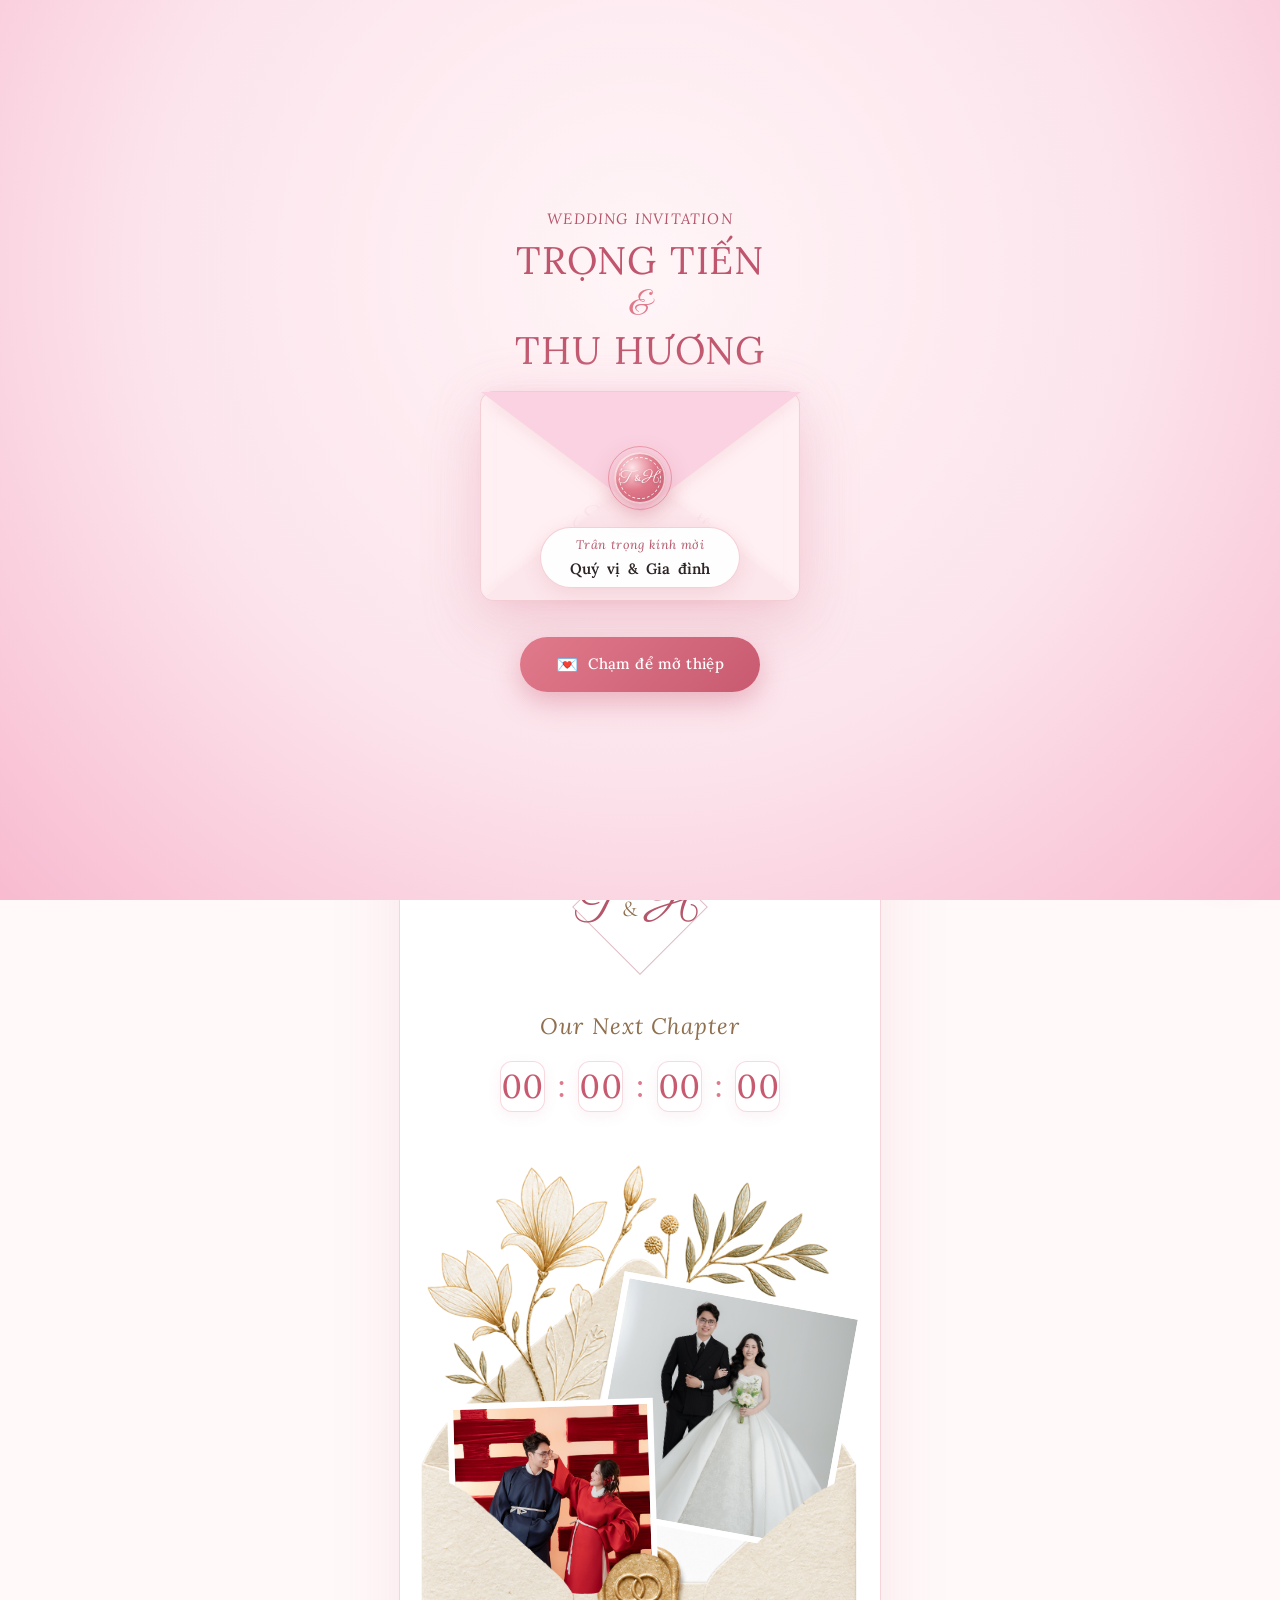
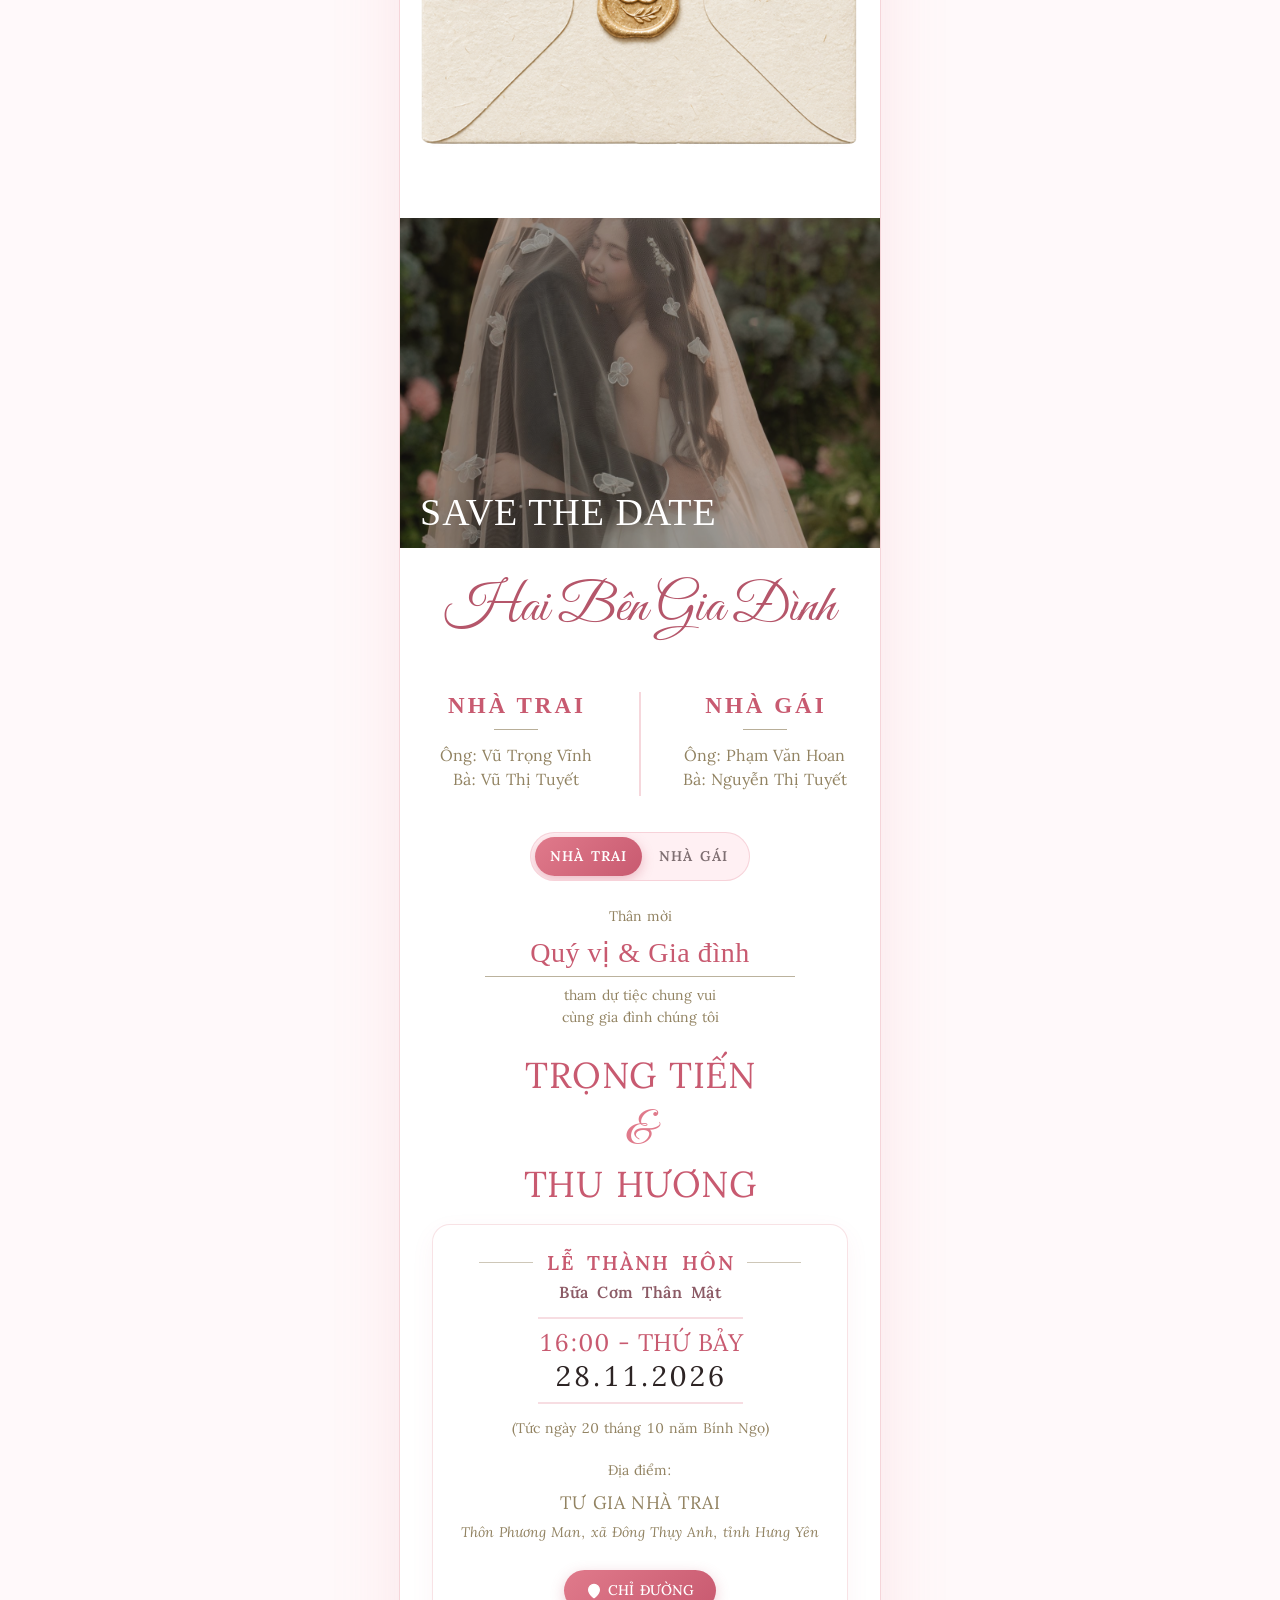
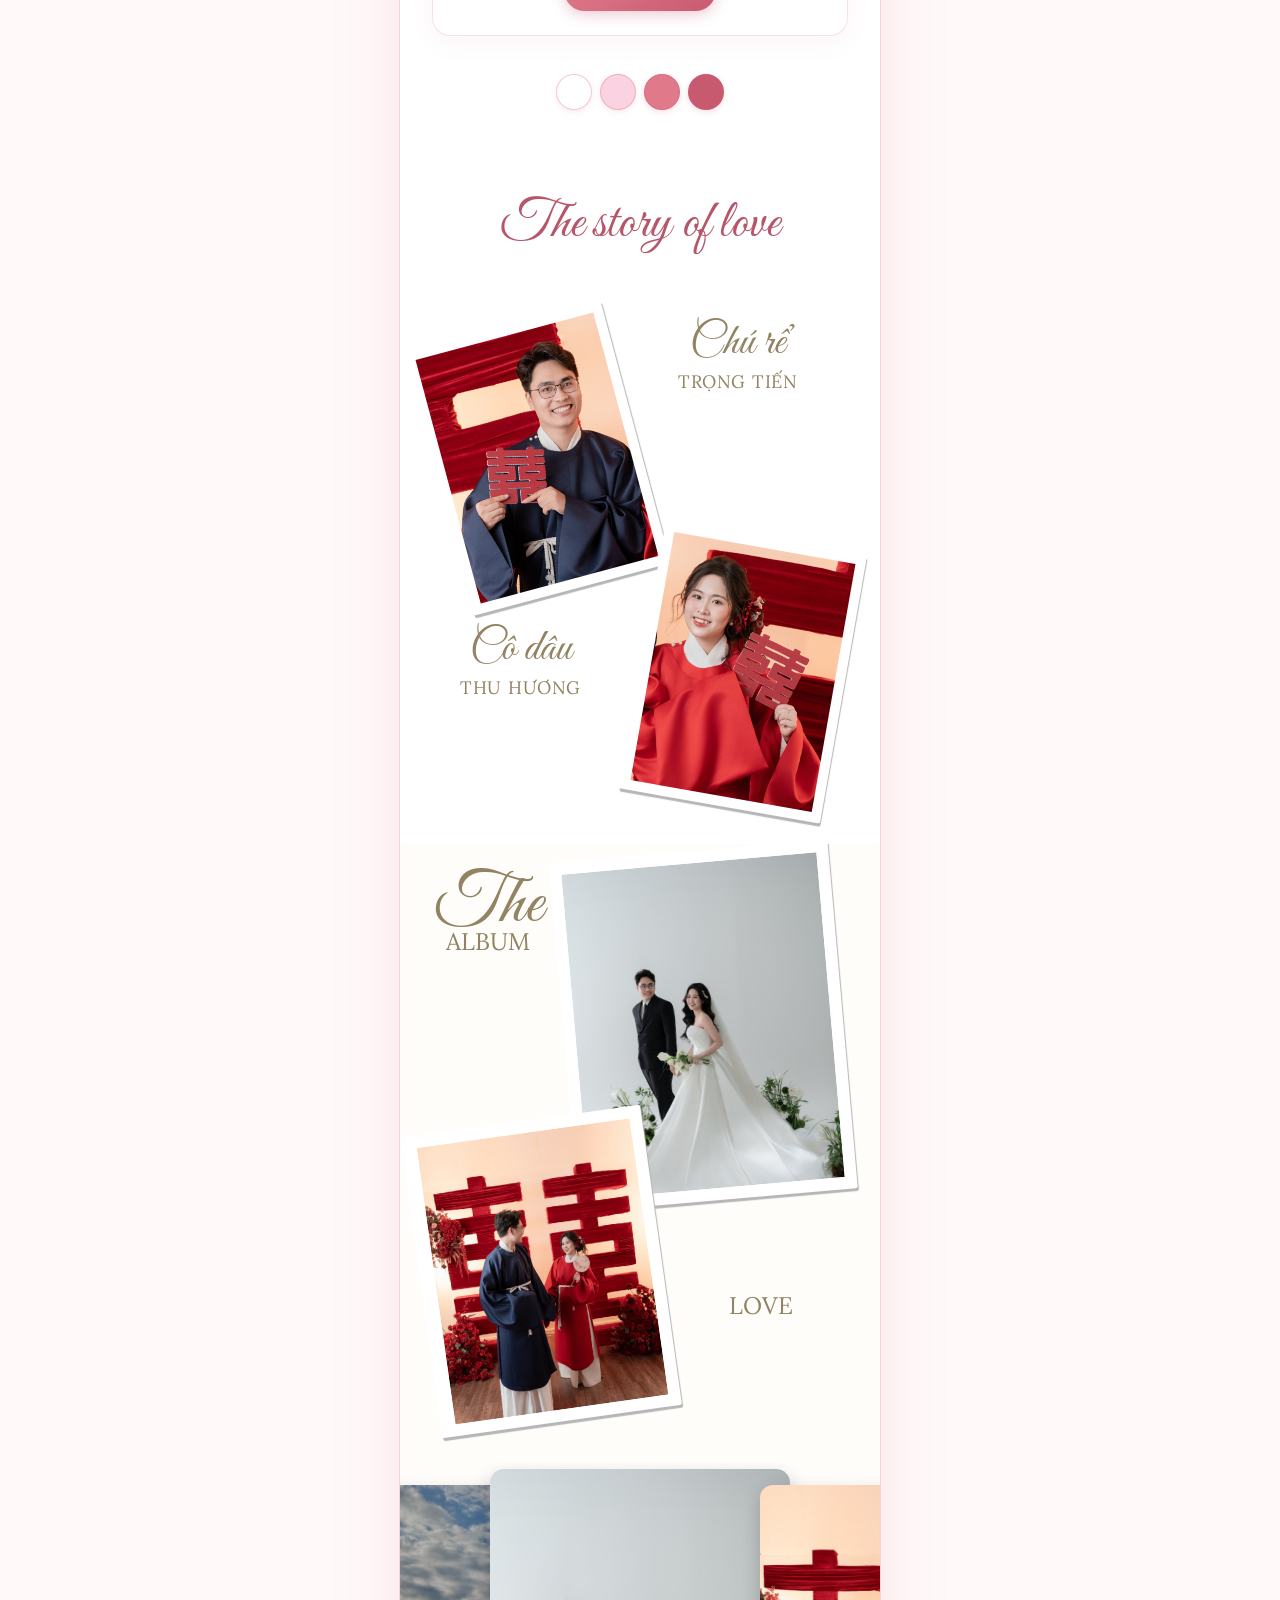
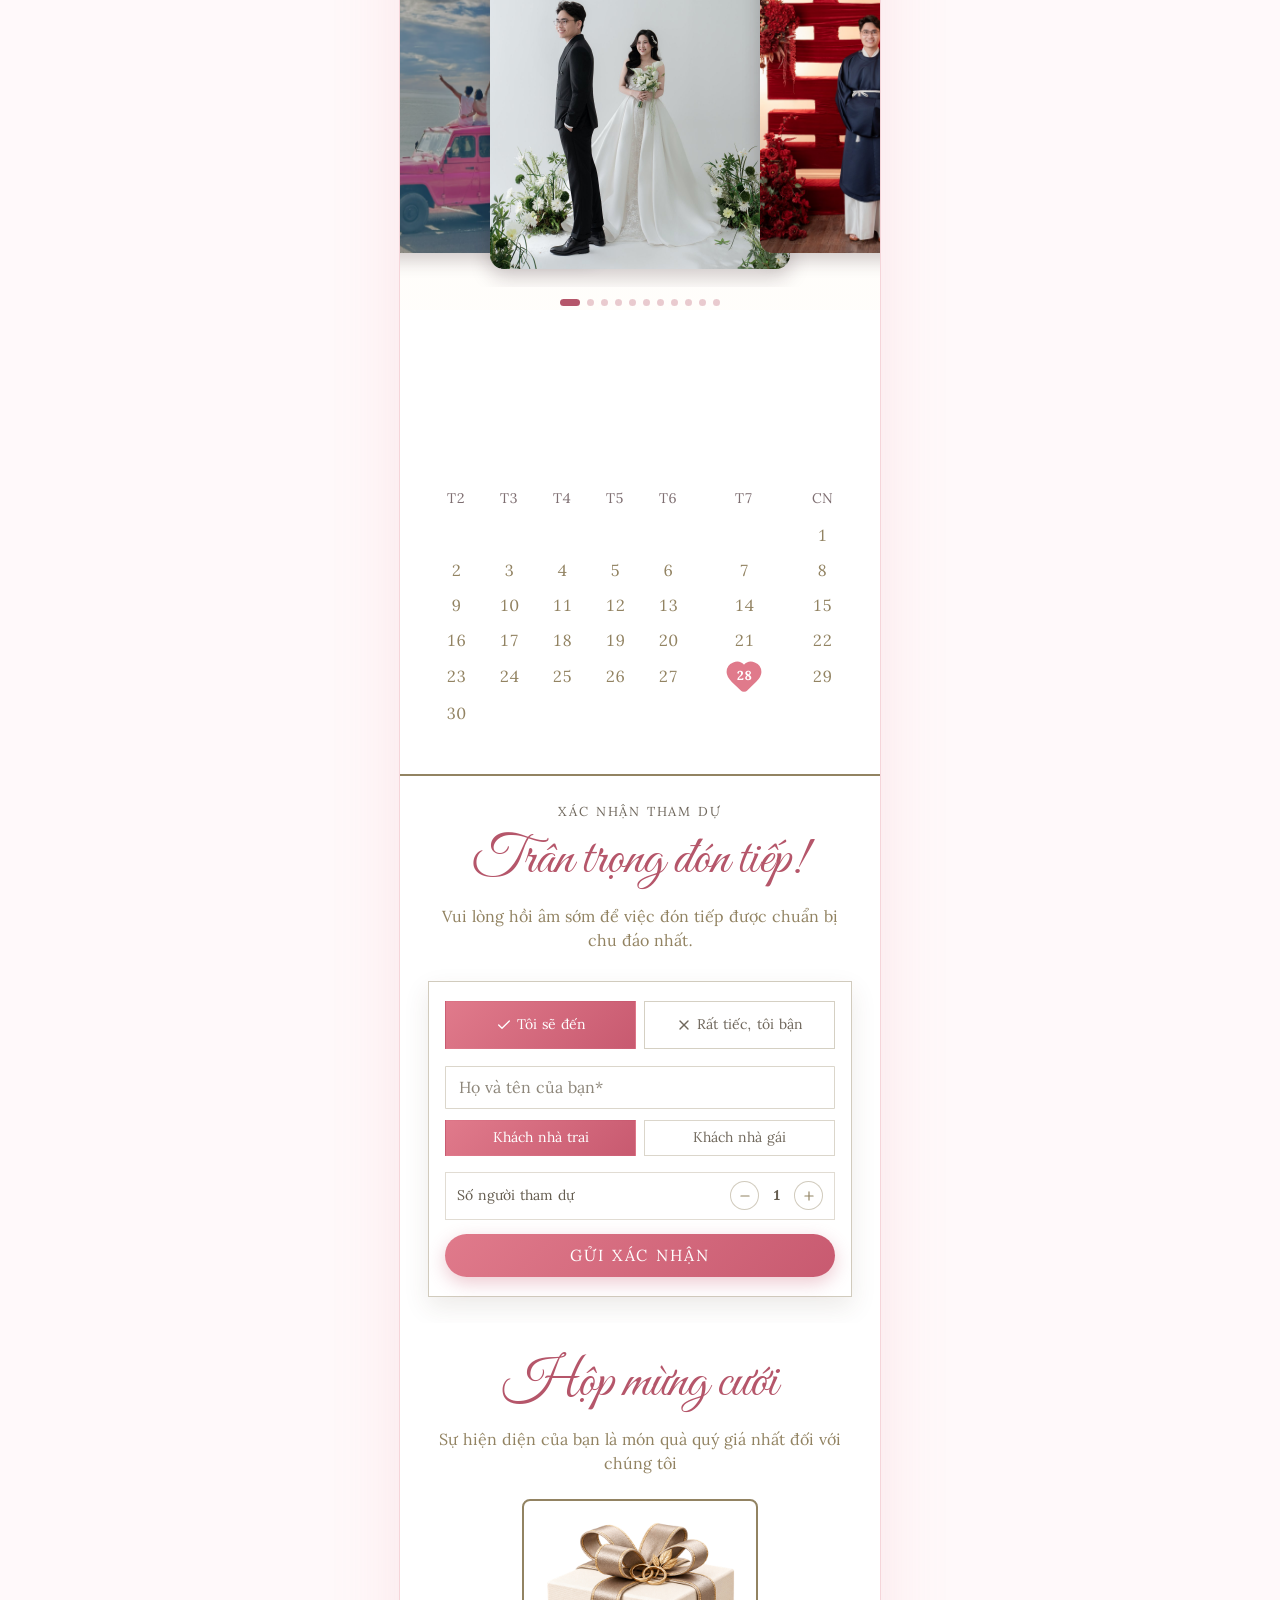
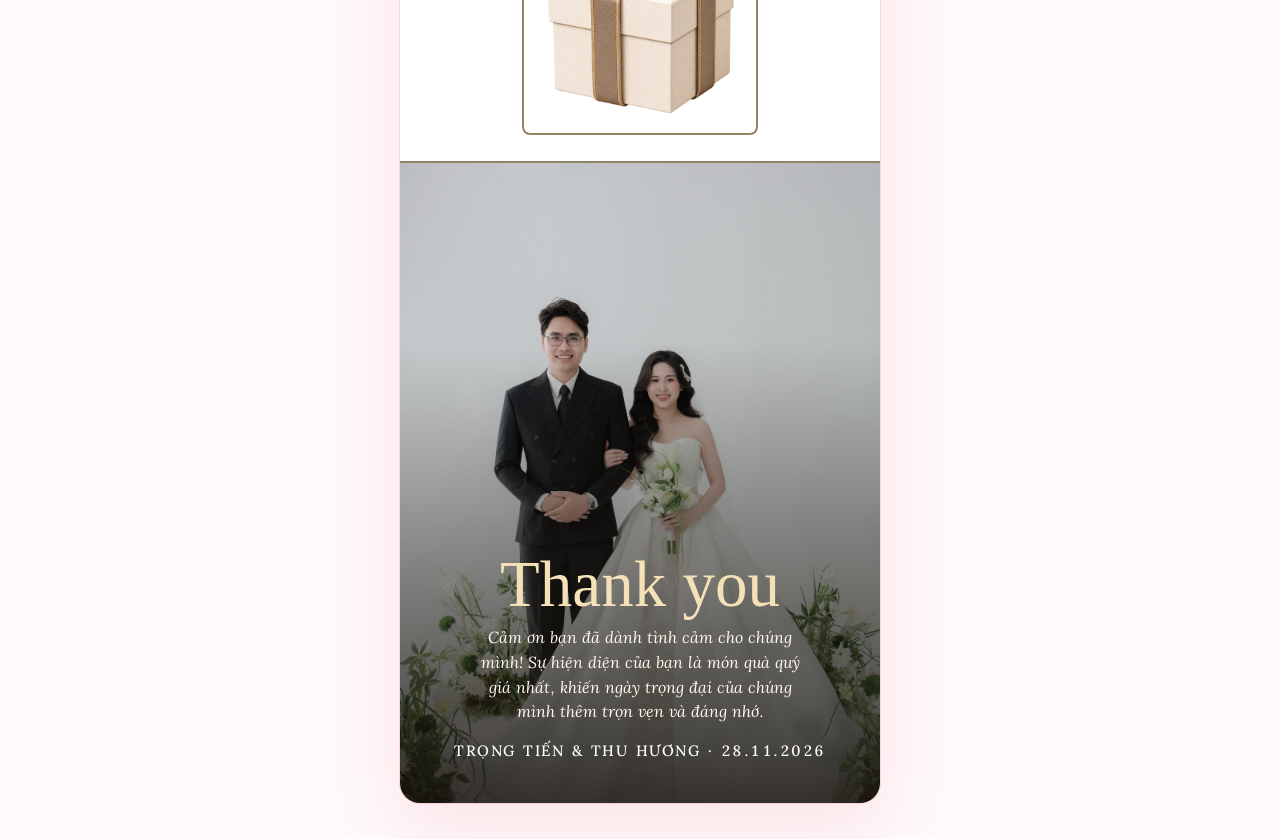
==== commit 11402095: "fix(ui): bảng chọn app ngân hàng căn giữa màn hình, bỏ dòng ghi chú số tiền Co-Authored-By: Claude O" ====
--- a/index.html
+++ b/index.html
@@ -8,7 +8,7 @@
        version.json is always fetched fresh; if it is newer than this page, reload once
        with a new URL (keeps ?to=... etc.) so the browser must fetch the latest page. */
     (function () {
-      var BUILD = '20261115-194050';
+      var BUILD = '20261115-194244';
       try {
         fetch('version.json?t=' + Date.now(), { cache: 'no-store' })
           .then(function (r) { return r.ok ? r.json() : null; })
@@ -51,9 +51,9 @@
   <link href="https://fonts.googleapis.com/css2?family=Great+Vibes&family=Parisienne&family=Cormorant+Garamond:wght@500&family=Lora:ital,wght@0,400..700;1,400..700&family=Inter:wght@300;400;500;600;700&display=swap" rel="stylesheet" />
 
   <!-- Stylesheets -->
-  <link rel="stylesheet" href="assets/css/globals.css?v=20261115-194050" />
-  <link rel="stylesheet" href="assets/css/graceful-04.css?v=20261115-194050" />
-  <link rel="stylesheet" href="assets/css/custom.css?v=20261115-194050" />
+  <link rel="stylesheet" href="assets/css/globals.css?v=20261115-194244" />
+  <link rel="stylesheet" href="assets/css/graceful-04.css?v=20261115-194244" />
+  <link rel="stylesheet" href="assets/css/custom.css?v=20261115-194244" />
 </head>
 <body class="site-module__FW66Kq__inter antialiased bg-background text-foreground overflow-x-hidden">
   
@@ -236,7 +236,7 @@
   </div>
 
   <!-- Interactive JavaScript Engine -->
-  <script src="assets/js/content.js?v=20261115-194050"></script>
-<script src="assets/js/main.js?v=20261115-194050"></script>
+  <script src="assets/js/content.js?v=20261115-194244"></script>
+<script src="assets/js/main.js?v=20261115-194244"></script>
 </body>
 </html>
--- a/assets/css/custom.css
+++ b/assets/css/custom.css
@@ -1739,10 +1739,10 @@
 
 /* Bank app deeplink */
 .bank-app-btn{display:block;width:100%;margin-top:12px;padding:11px 14px;border:0;border-radius:999px;background:#b5536b;color:#fff;font-family:'Lora',serif;font-size:14px;cursor:pointer;box-shadow:0 6px 16px rgba(181,83,107,.25)}
-.bank-app-sheet{position:fixed;inset:0;z-index:130;background:rgba(40,20,28,.45);display:flex;align-items:flex-end;justify-content:center}
-.bank-app-panel{background:#fffaf8;width:100%;max-width:440px;border-radius:20px 20px 0 0;padding:18px 16px 22px;text-align:center;font-family:'Lora',serif;color:#7a3346}
+.bank-app-sheet{position:fixed;inset:0;z-index:130;background:rgba(40,20,28,.45);display:flex;align-items:center;padding:16px;justify-content:center}
+.bank-app-panel{background:#fffaf8;width:100%;max-width:440px;border-radius:20px;padding:18px 16px 14px;text-align:center;font-family:'Lora',serif;color:#7a3346}
 .bank-app-panel p{margin:0 0 12px;font-size:16px}
-.bank-app-grid{display:grid;grid-template-columns:repeat(4,1fr);gap:8px}
+.bank-app-grid{display:grid;grid-template-columns:repeat(4,1fr);gap:8px;margin-bottom:12px}
 .bank-app-grid a{padding:10px 4px;border:1px solid #efd3da;border-radius:12px;background:#fff;color:#7a3346;font-size:12px;text-decoration:none}
 .bank-app-panel small{display:block;margin:12px 0 8px;opacity:.75}
 .bank-app-close{border:0;background:none;color:#b5536b;font-family:inherit;font-size:14px;cursor:pointer}
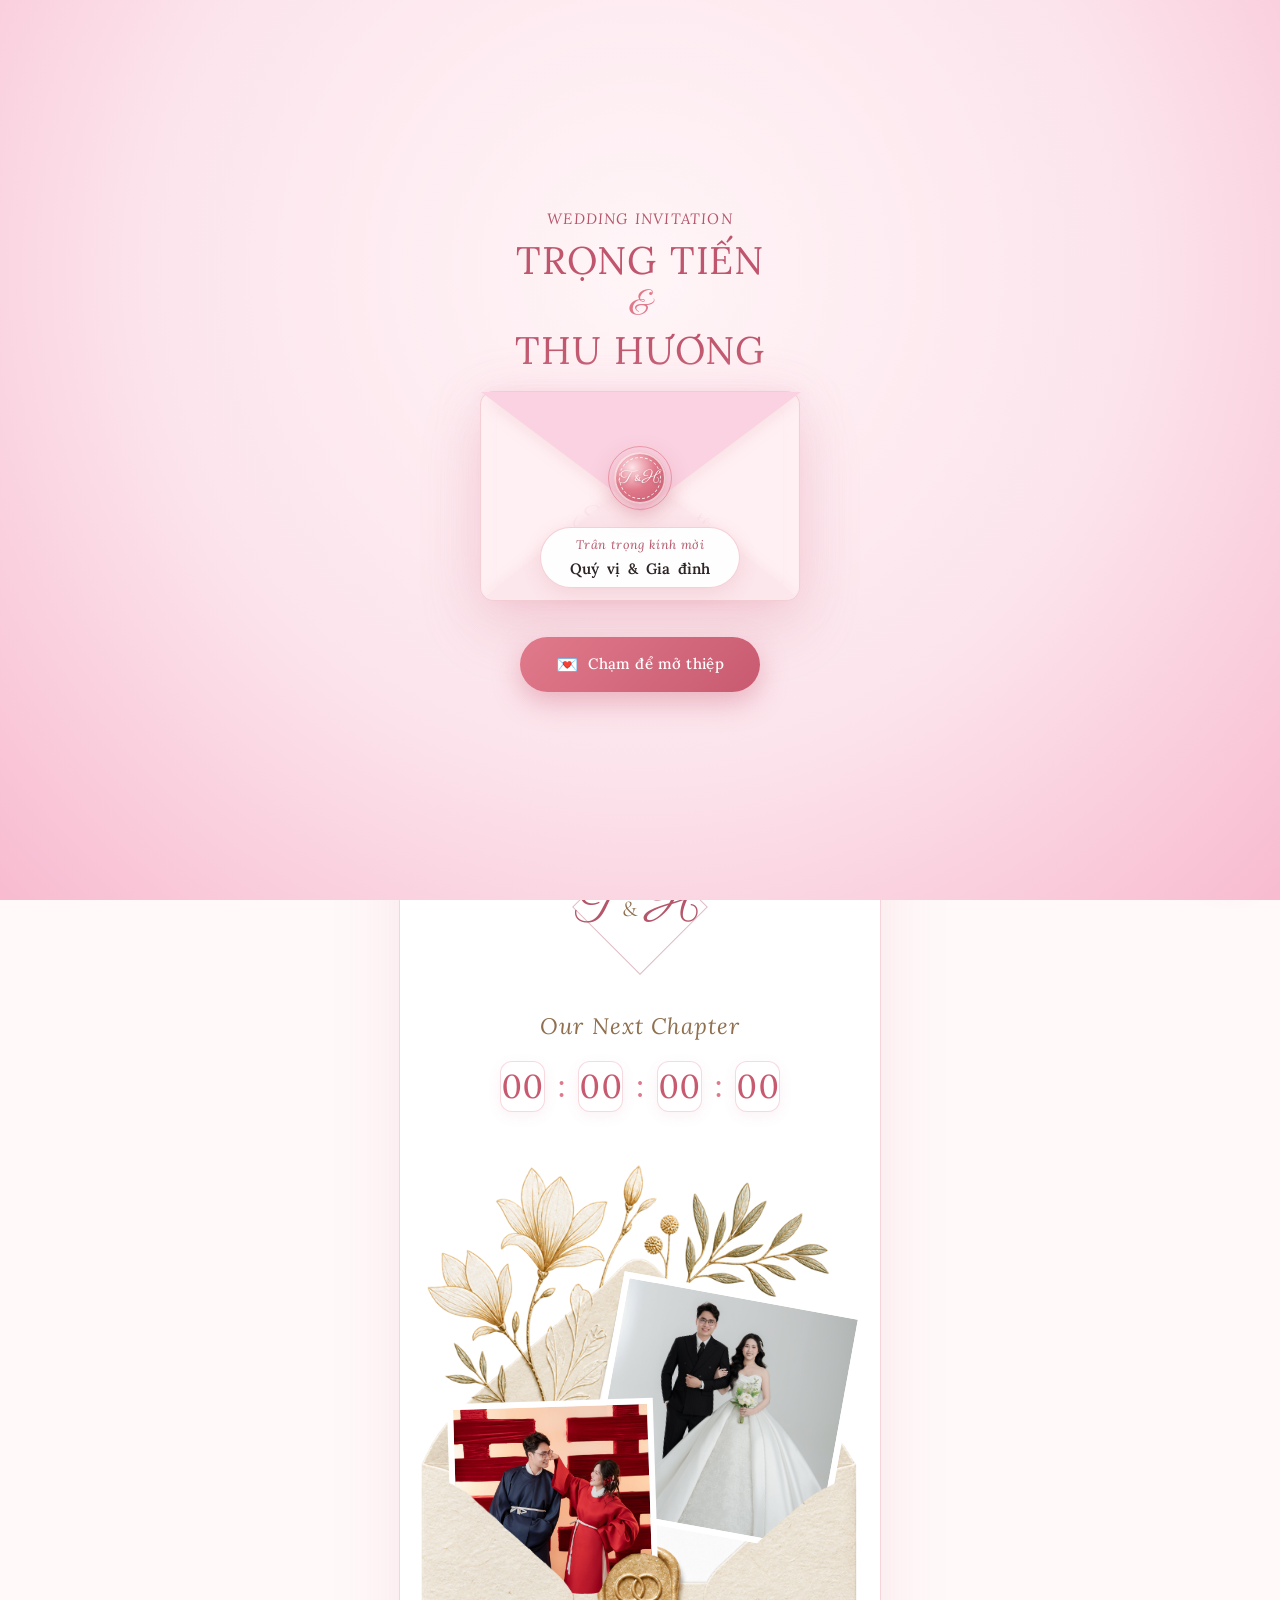
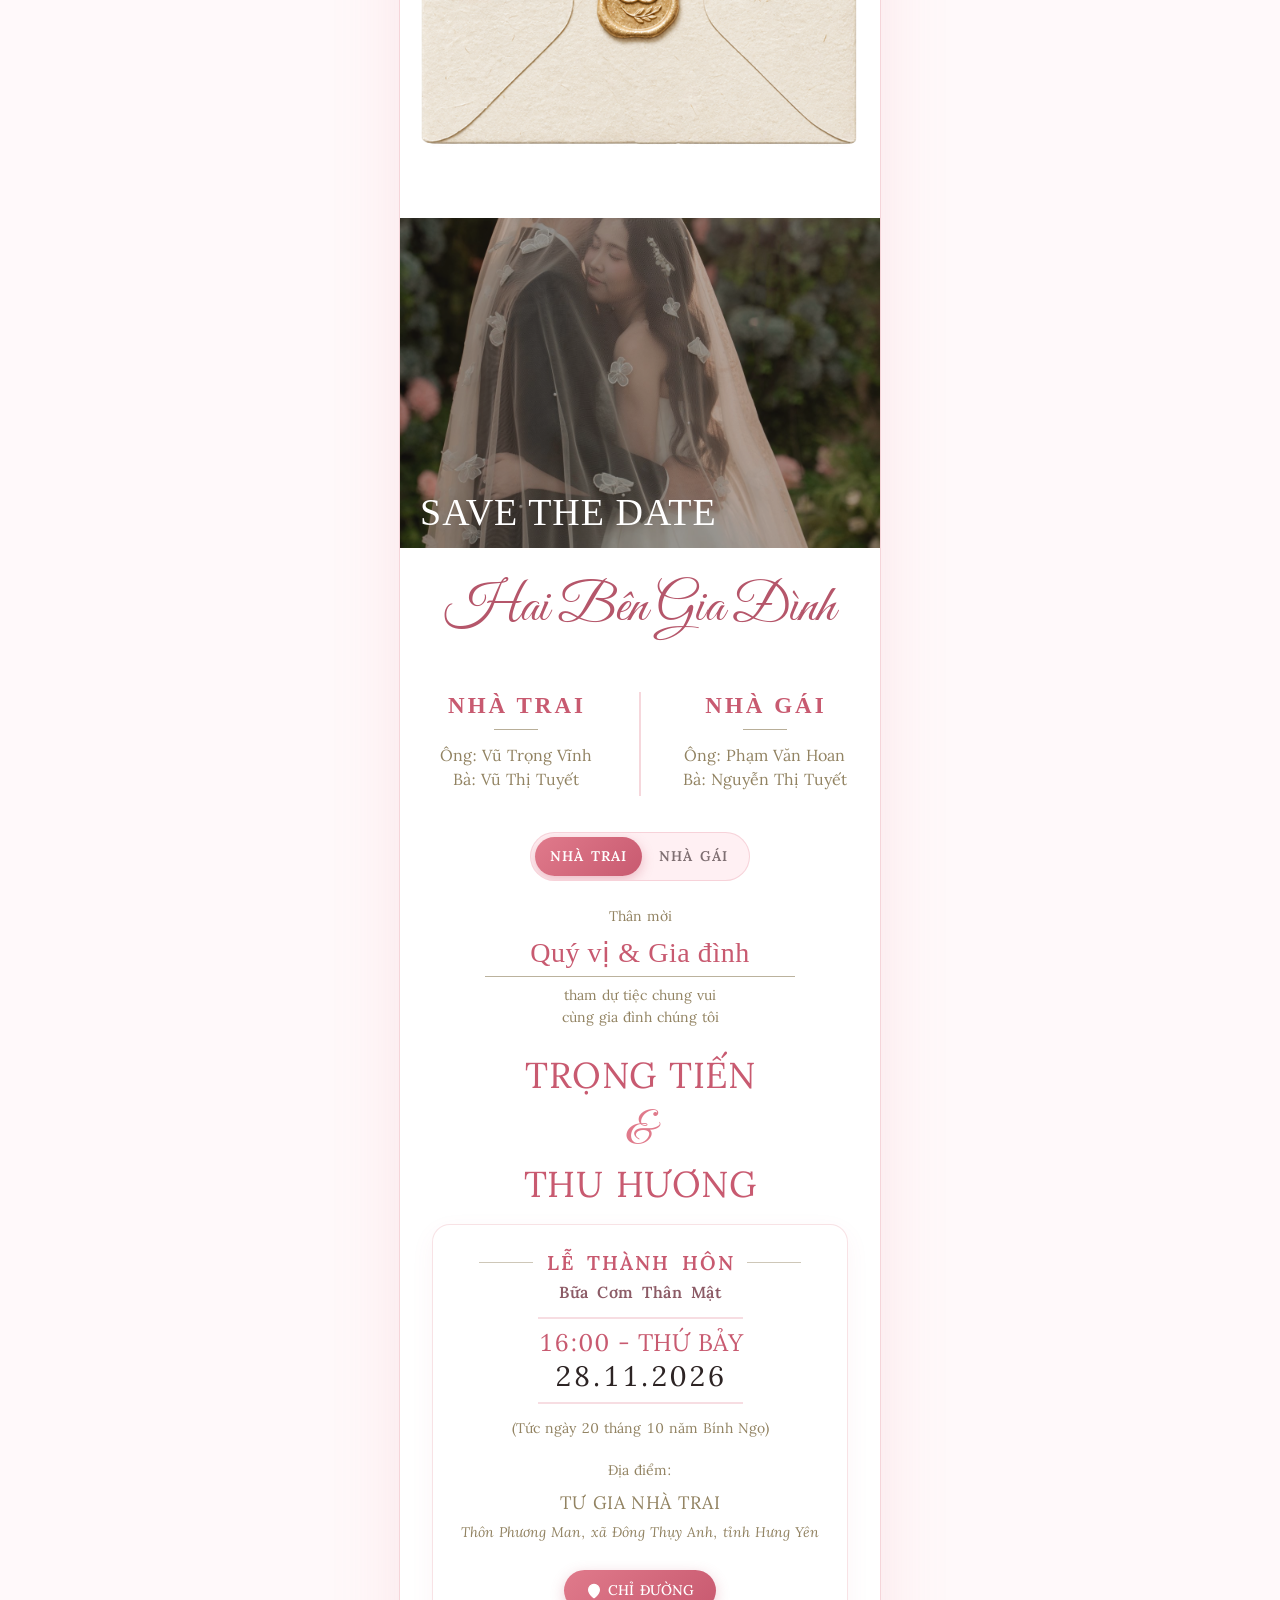
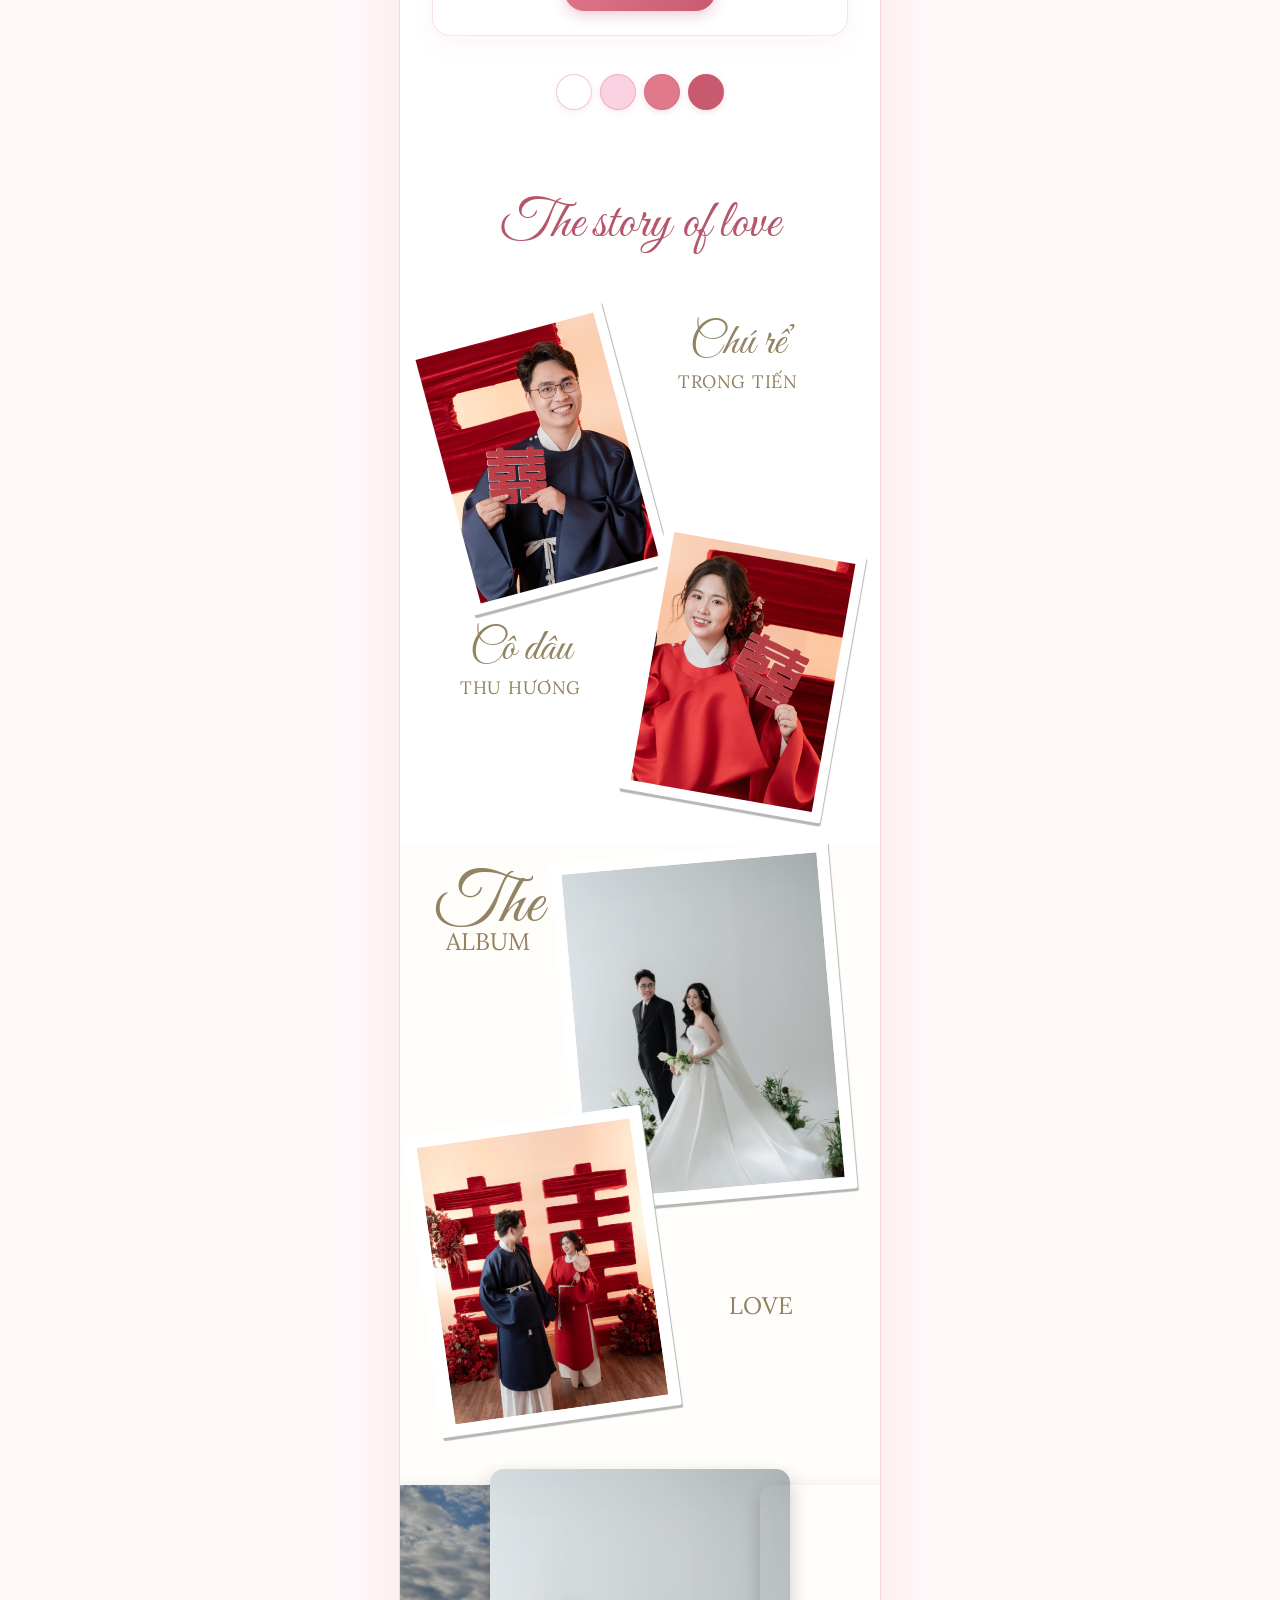
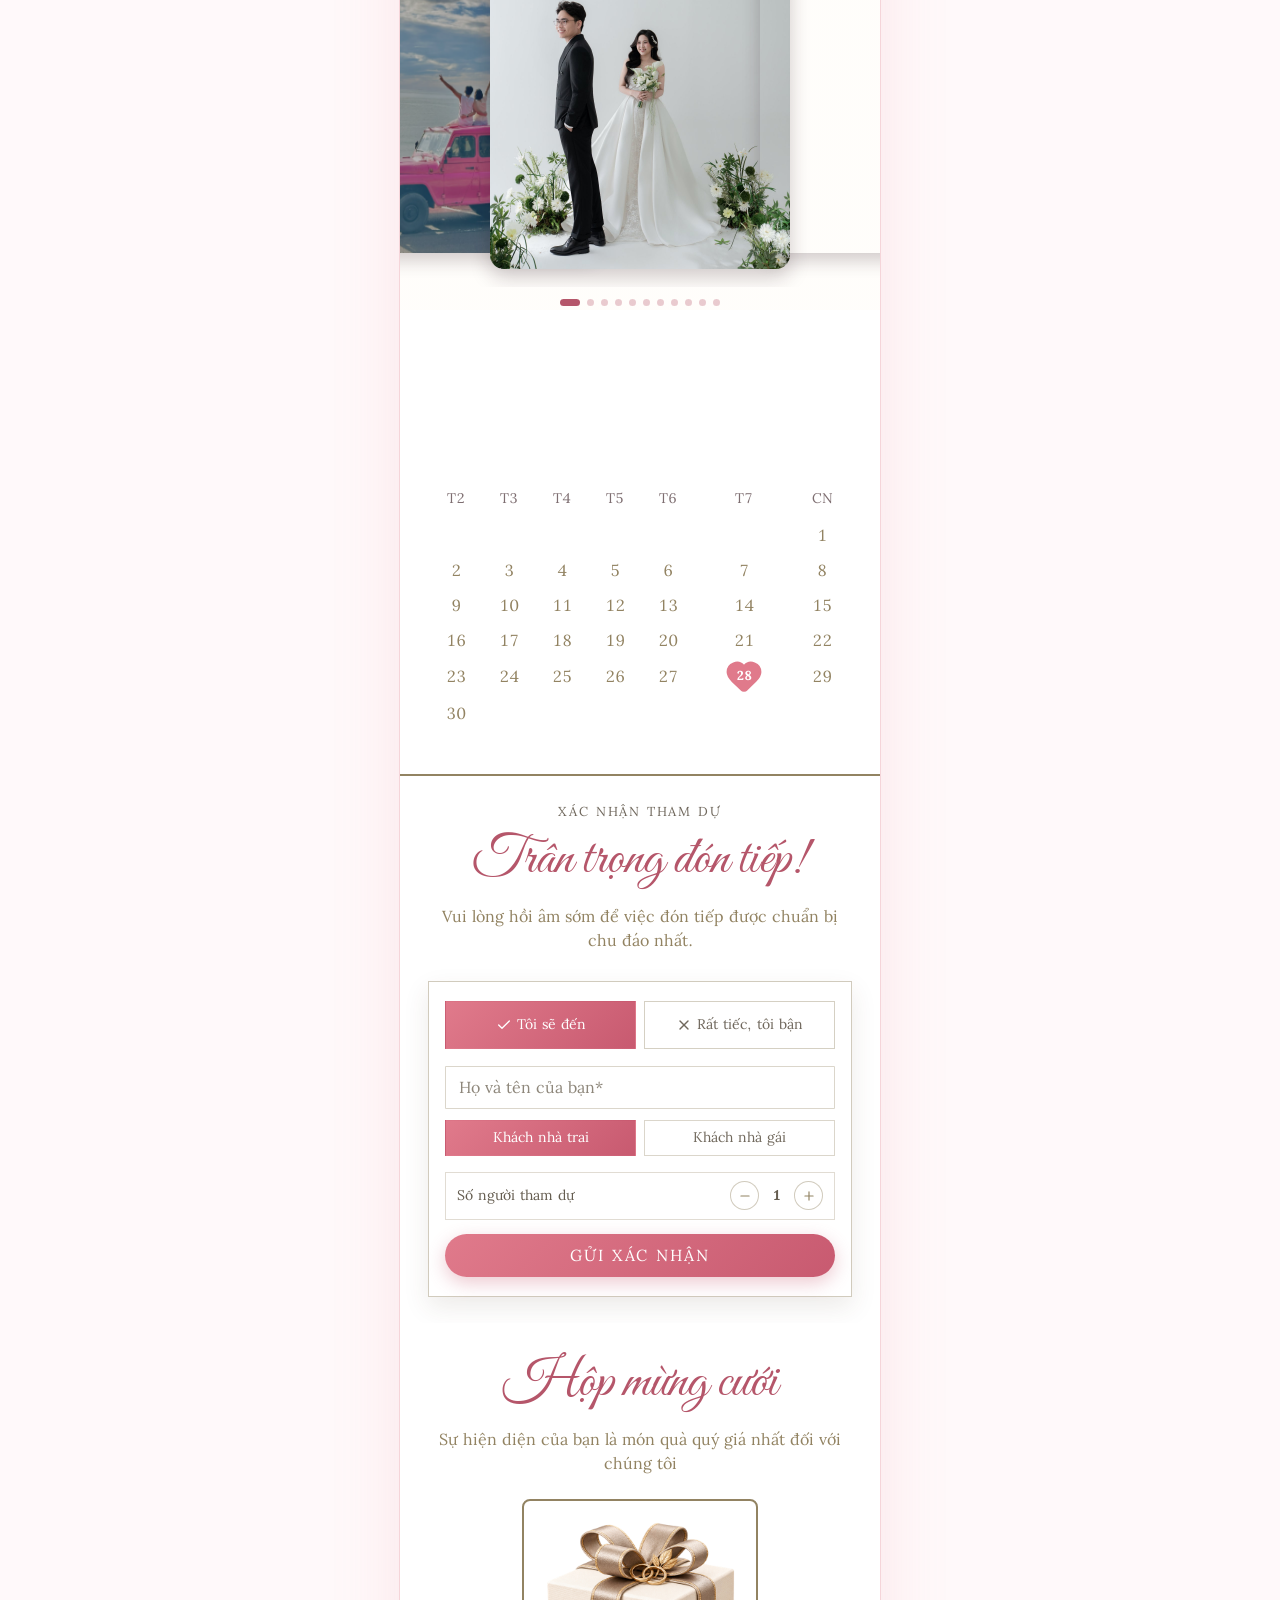
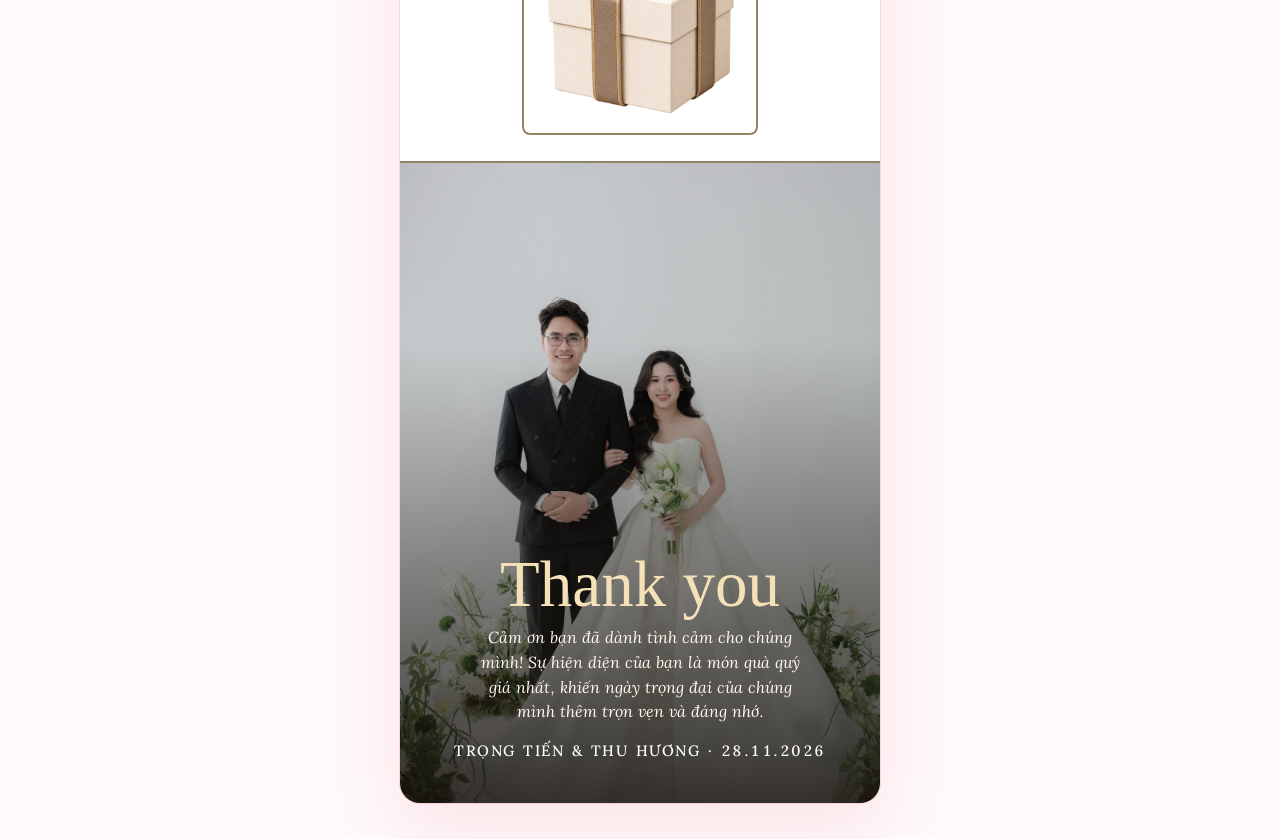
==== commit 8be22737: "feat(ui): nút Đóng dạng nút bo tròn, thêm hiệu ứng hover/bấm cho các nút chuyển khoản Co-Authored-By" ====
--- a/index.html
+++ b/index.html
@@ -8,7 +8,7 @@
        version.json is always fetched fresh; if it is newer than this page, reload once
        with a new URL (keeps ?to=... etc.) so the browser must fetch the latest page. */
     (function () {
-      var BUILD = '20261115-194244';
+      var BUILD = '20261115-194436';
       try {
         fetch('version.json?t=' + Date.now(), { cache: 'no-store' })
           .then(function (r) { return r.ok ? r.json() : null; })
@@ -51,9 +51,9 @@
   <link href="https://fonts.googleapis.com/css2?family=Great+Vibes&family=Parisienne&family=Cormorant+Garamond:wght@500&family=Lora:ital,wght@0,400..700;1,400..700&family=Inter:wght@300;400;500;600;700&display=swap" rel="stylesheet" />
 
   <!-- Stylesheets -->
-  <link rel="stylesheet" href="assets/css/globals.css?v=20261115-194244" />
-  <link rel="stylesheet" href="assets/css/graceful-04.css?v=20261115-194244" />
-  <link rel="stylesheet" href="assets/css/custom.css?v=20261115-194244" />
+  <link rel="stylesheet" href="assets/css/globals.css?v=20261115-194436" />
+  <link rel="stylesheet" href="assets/css/graceful-04.css?v=20261115-194436" />
+  <link rel="stylesheet" href="assets/css/custom.css?v=20261115-194436" />
 </head>
 <body class="site-module__FW66Kq__inter antialiased bg-background text-foreground overflow-x-hidden">
   
@@ -236,7 +236,7 @@
   </div>
 
   <!-- Interactive JavaScript Engine -->
-  <script src="assets/js/content.js?v=20261115-194244"></script>
-<script src="assets/js/main.js?v=20261115-194244"></script>
+  <script src="assets/js/content.js?v=20261115-194436"></script>
+<script src="assets/js/main.js?v=20261115-194436"></script>
 </body>
 </html>
--- a/assets/css/custom.css
+++ b/assets/css/custom.css
@@ -1745,4 +1745,11 @@
 .bank-app-grid{display:grid;grid-template-columns:repeat(4,1fr);gap:8px;margin-bottom:12px}
 .bank-app-grid a{padding:10px 4px;border:1px solid #efd3da;border-radius:12px;background:#fff;color:#7a3346;font-size:12px;text-decoration:none}
 .bank-app-panel small{display:block;margin:12px 0 8px;opacity:.75}
-.bank-app-close{border:0;background:none;color:#b5536b;font-family:inherit;font-size:14px;cursor:pointer}
+.bank-app-close{display:inline-block;min-width:120px;padding:9px 22px;border:1px solid #b5536b;border-radius:999px;background:#fff;color:#b5536b;font-family:inherit;font-size:14px;cursor:pointer;box-shadow:0 4px 12px rgba(181,83,107,.15)}
+/* Bank app buttons: hover + press feedback */
+.bank-app-btn,.bank-app-grid a,.bank-app-close{transition:transform .18s ease,background-color .18s ease,color .18s ease,border-color .18s ease,box-shadow .18s ease;-webkit-tap-highlight-color:transparent}
+.bank-app-btn:hover{background:#a3445c;box-shadow:0 8px 20px rgba(181,83,107,.35);transform:translateY(-1px)}
+.bank-app-grid a:hover{border-color:#b5536b;background:#fdf0f3;box-shadow:0 4px 12px rgba(181,83,107,.18);transform:translateY(-2px)}
+.bank-app-close:hover{background:#b5536b;color:#fff}
+.bank-app-btn:active,.bank-app-grid a:active,.bank-app-close:active{transform:scale(.95);box-shadow:0 2px 6px rgba(181,83,107,.2)}
+.bank-app-grid a:active{background:#b5536b;color:#fff;border-color:#b5536b}
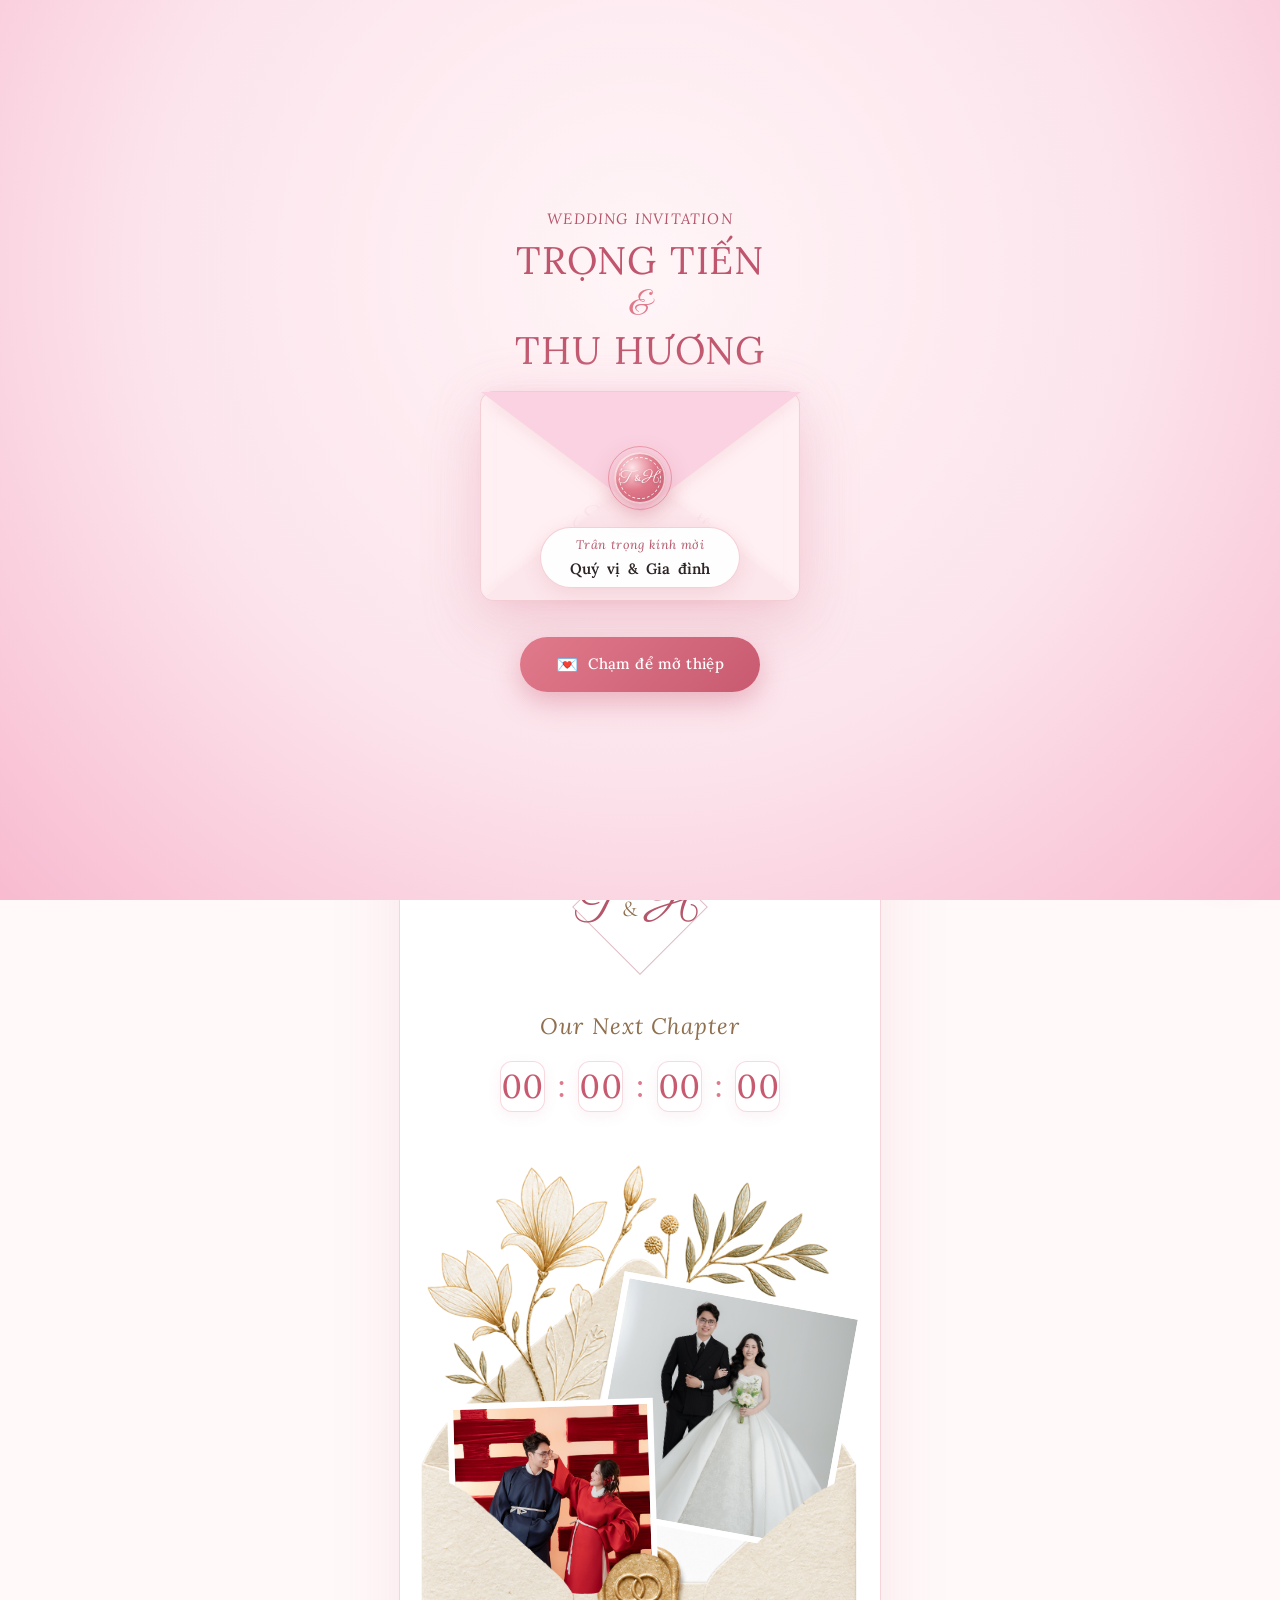
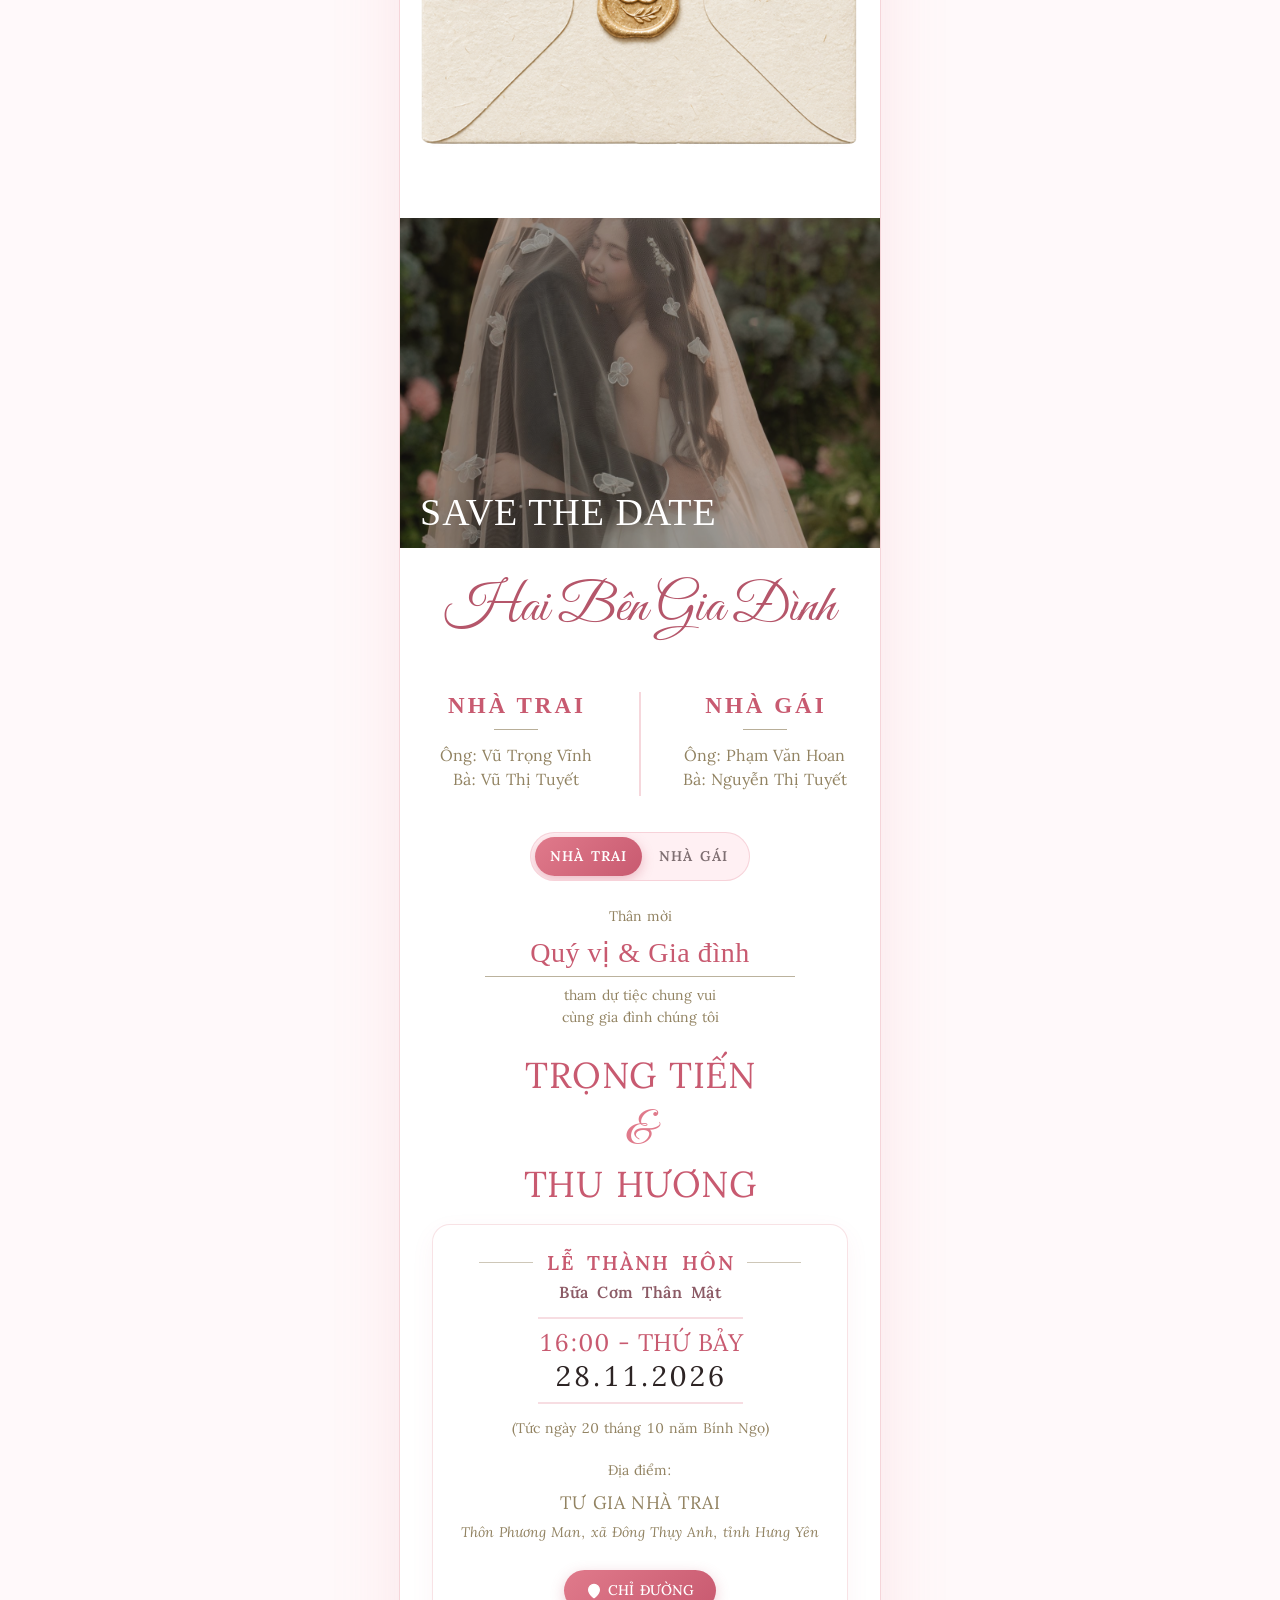
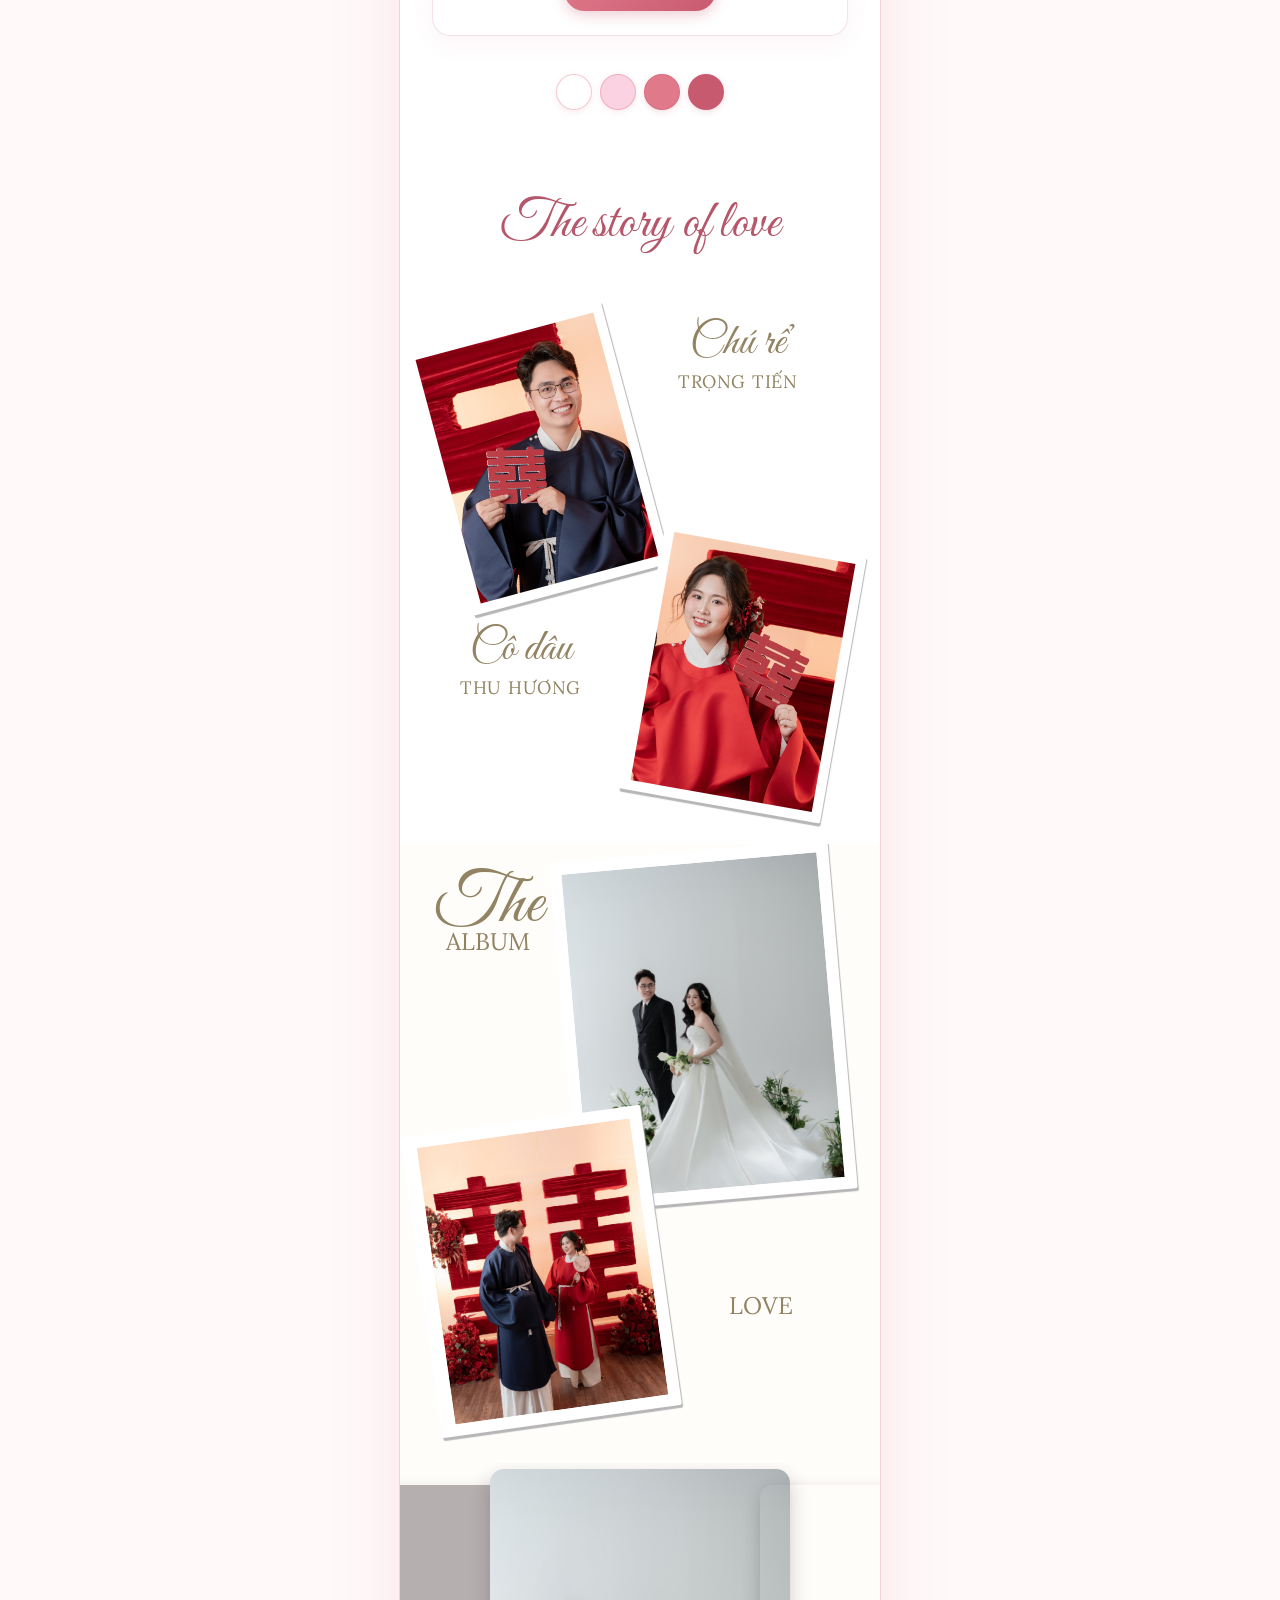
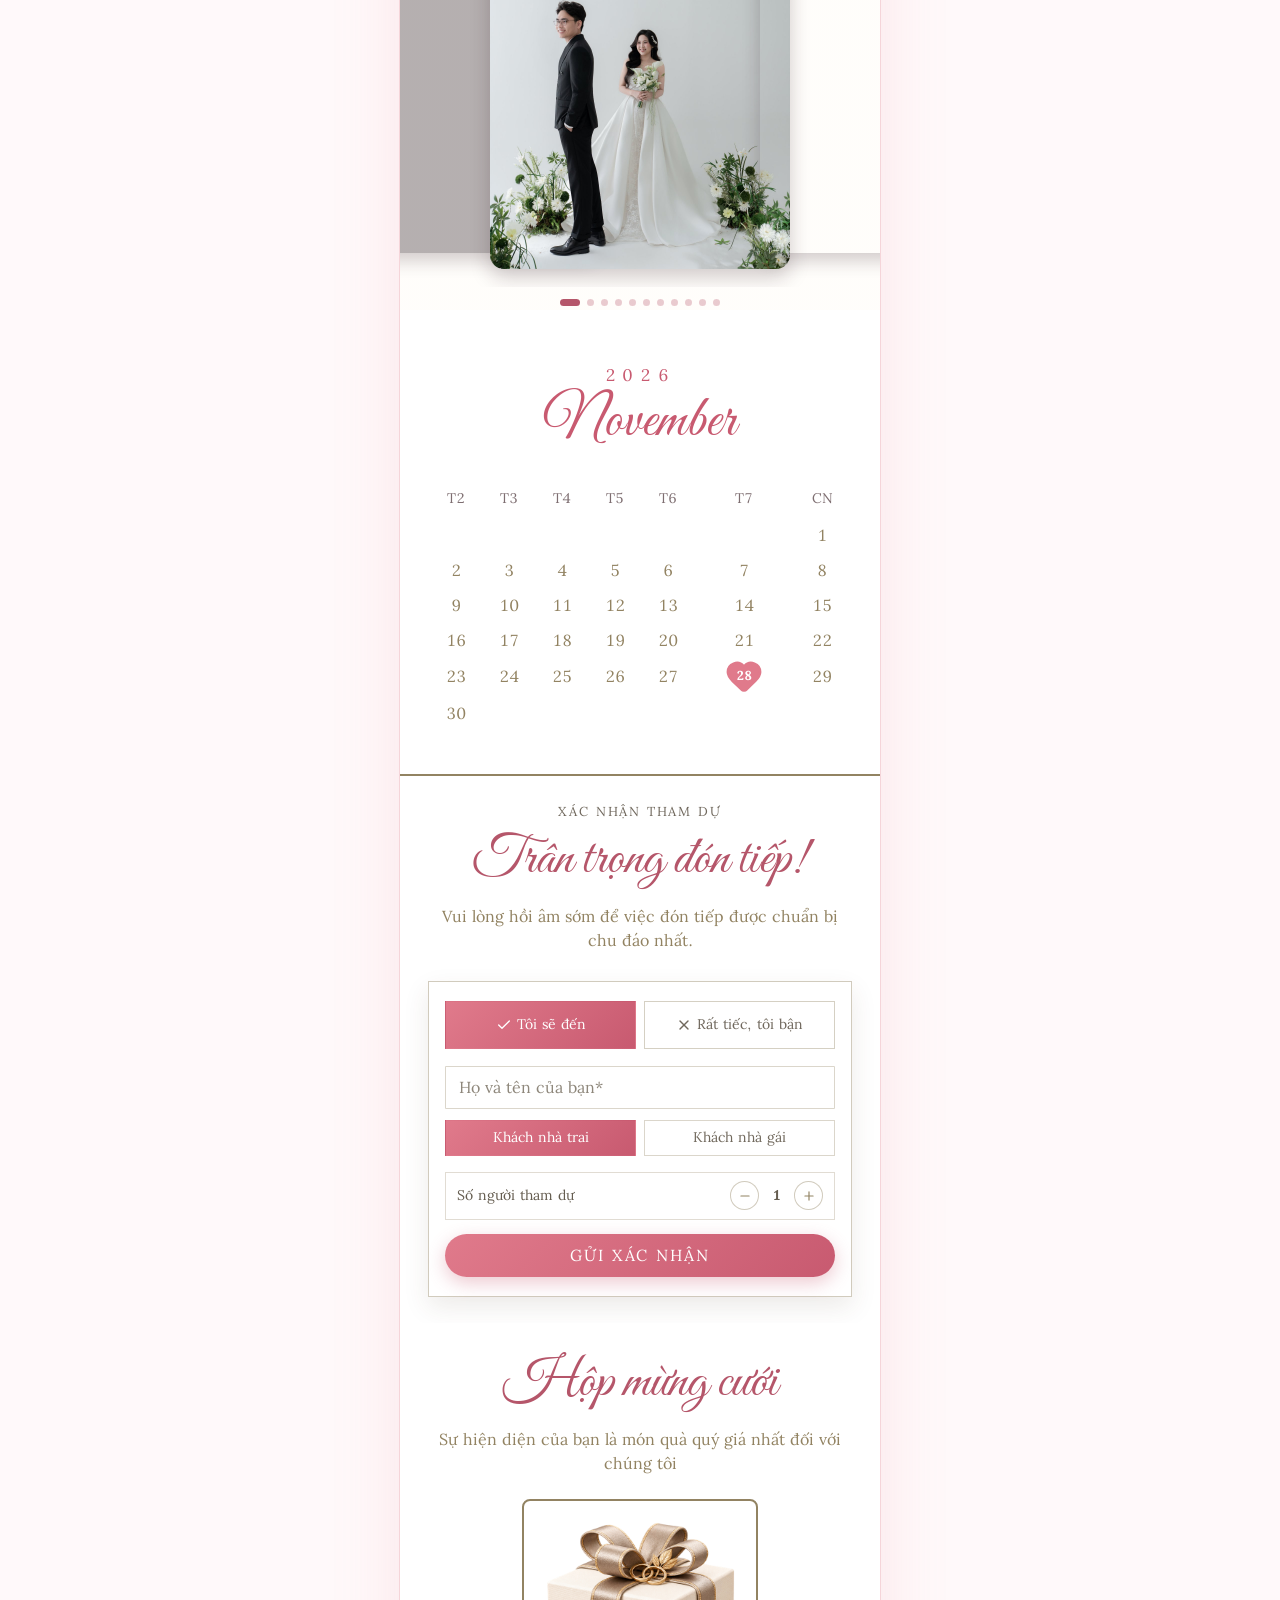
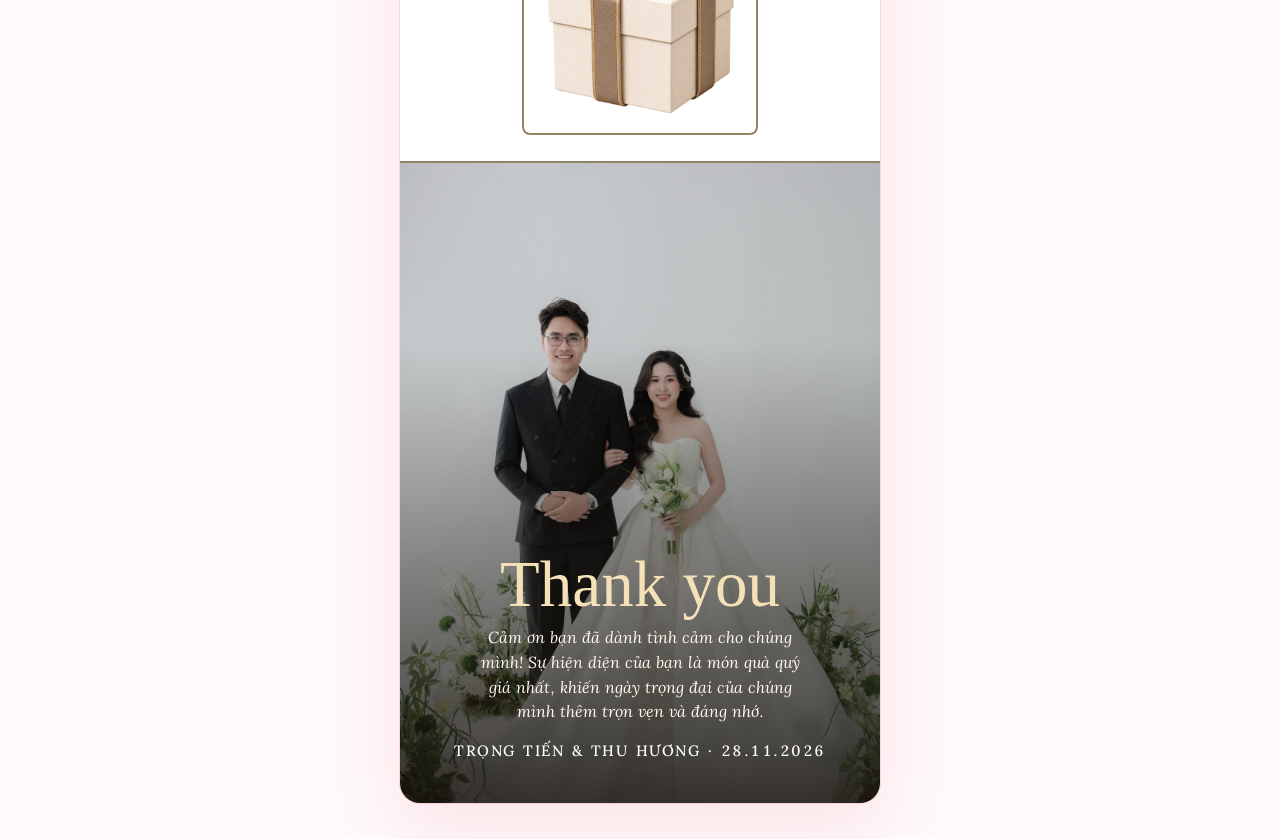
==== commit 6c25befb: "fix(ui): thu gọn Hộp mừng cưới vừa một màn hình điện thoại Co-Authored-By: Claude Opus 5.5 <noreply@" ====
--- a/index.html
+++ b/index.html
@@ -8,7 +8,7 @@
        version.json is always fetched fresh; if it is newer than this page, reload once
        with a new URL (keeps ?to=... etc.) so the browser must fetch the latest page. */
     (function () {
-      var BUILD = '20261115-194436';
+      var BUILD = '20261115-194844';
       try {
         fetch('version.json?t=' + Date.now(), { cache: 'no-store' })
           .then(function (r) { return r.ok ? r.json() : null; })
@@ -51,9 +51,9 @@
   <link href="https://fonts.googleapis.com/css2?family=Great+Vibes&family=Parisienne&family=Cormorant+Garamond:wght@500&family=Lora:ital,wght@0,400..700;1,400..700&family=Inter:wght@300;400;500;600;700&display=swap" rel="stylesheet" />
 
   <!-- Stylesheets -->
-  <link rel="stylesheet" href="assets/css/globals.css?v=20261115-194436" />
-  <link rel="stylesheet" href="assets/css/graceful-04.css?v=20261115-194436" />
-  <link rel="stylesheet" href="assets/css/custom.css?v=20261115-194436" />
+  <link rel="stylesheet" href="assets/css/globals.css?v=20261115-194844" />
+  <link rel="stylesheet" href="assets/css/graceful-04.css?v=20261115-194844" />
+  <link rel="stylesheet" href="assets/css/custom.css?v=20261115-194844" />
 </head>
 <body class="site-module__FW66Kq__inter antialiased bg-background text-foreground overflow-x-hidden">
   
@@ -236,7 +236,7 @@
   </div>
 
   <!-- Interactive JavaScript Engine -->
-  <script src="assets/js/content.js?v=20261115-194436"></script>
-<script src="assets/js/main.js?v=20261115-194436"></script>
+  <script src="assets/js/content.js?v=20261115-194844"></script>
+<script src="assets/js/main.js?v=20261115-194844"></script>
 </body>
 </html>
--- a/assets/css/custom.css
+++ b/assets/css/custom.css
@@ -1753,3 +1753,17 @@
 .bank-app-close:hover{background:#b5536b;color:#fff}
 .bank-app-btn:active,.bank-app-grid a:active,.bank-app-close:active{transform:scale(.95);box-shadow:0 2px 6px rgba(181,83,107,.2)}
 .bank-app-grid a:active{background:#b5536b;color:#fff;border-color:#b5536b}
+/* Gift modal fits one phone screen without scrolling */
+@media (max-width: 640px) {
+  #giftModal .modal-container { padding: 18px 16px 14px !important; max-height: 94dvh; }
+  #giftModal .modal-close-btn { top: 10px; right: 10px; width: 30px; height: 30px; }
+  #giftModal h3 { font-size: 28px !important; margin: 0 !important; }
+  #giftModal h3 + p { font-size: 12px !important; margin-bottom: 10px !important; line-height: 1.4; }
+  #giftModal .tab-switcher { margin-bottom: 10px; padding: 3px; }
+  #giftModal .tab-btn { padding: 7px 8px; font-size: 12.5px; white-space: nowrap; }
+  #giftModal .bank-card { padding: 10px; margin-bottom: 0; }
+  #giftModal .bank-qr-img { width: auto; height: min(30dvh, 190px); margin-bottom: 8px; padding: 3px; }
+  #giftModal .bank-info-line { padding: 5px 10px; margin-bottom: 5px; font-size: 13px; }
+  #giftModal .copy-btn { padding: 4px 10px; }
+  #giftModal .bank-app-btn { margin-top: 8px; padding: 9px 14px; }
+}
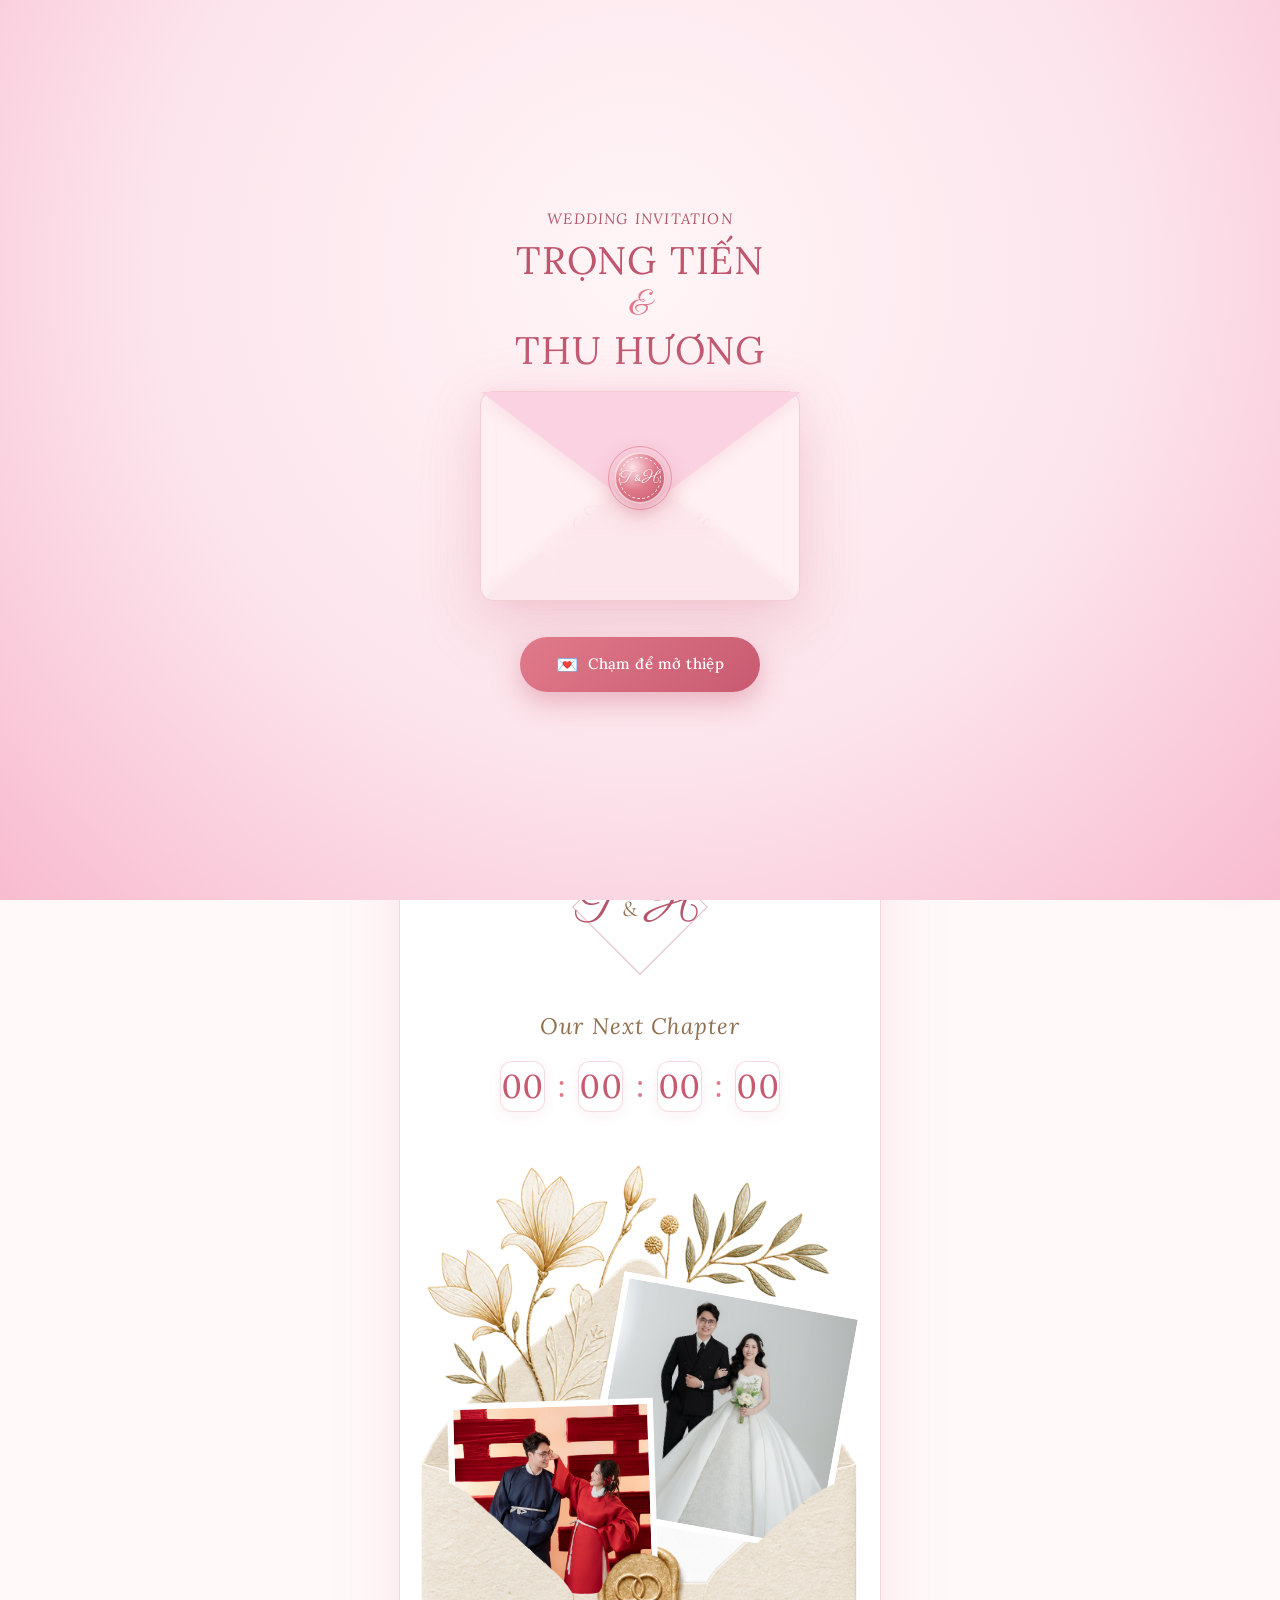
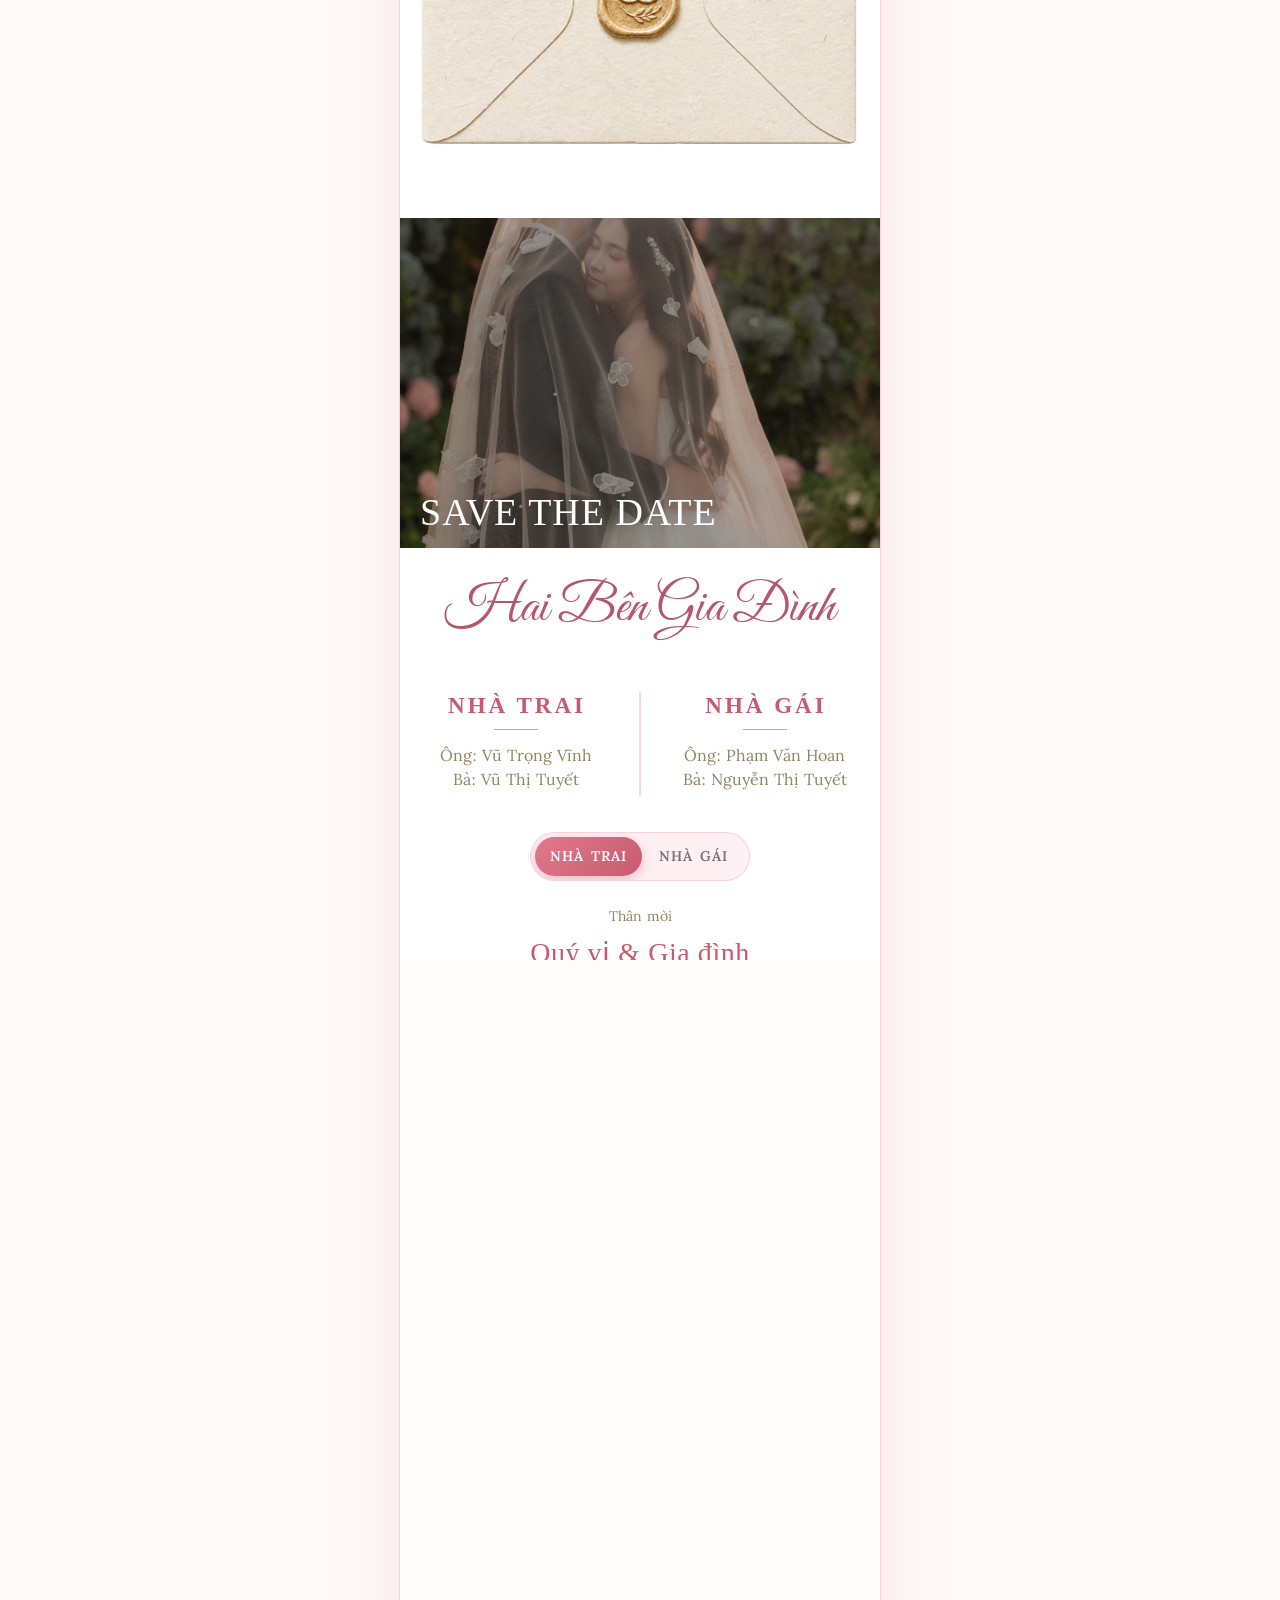
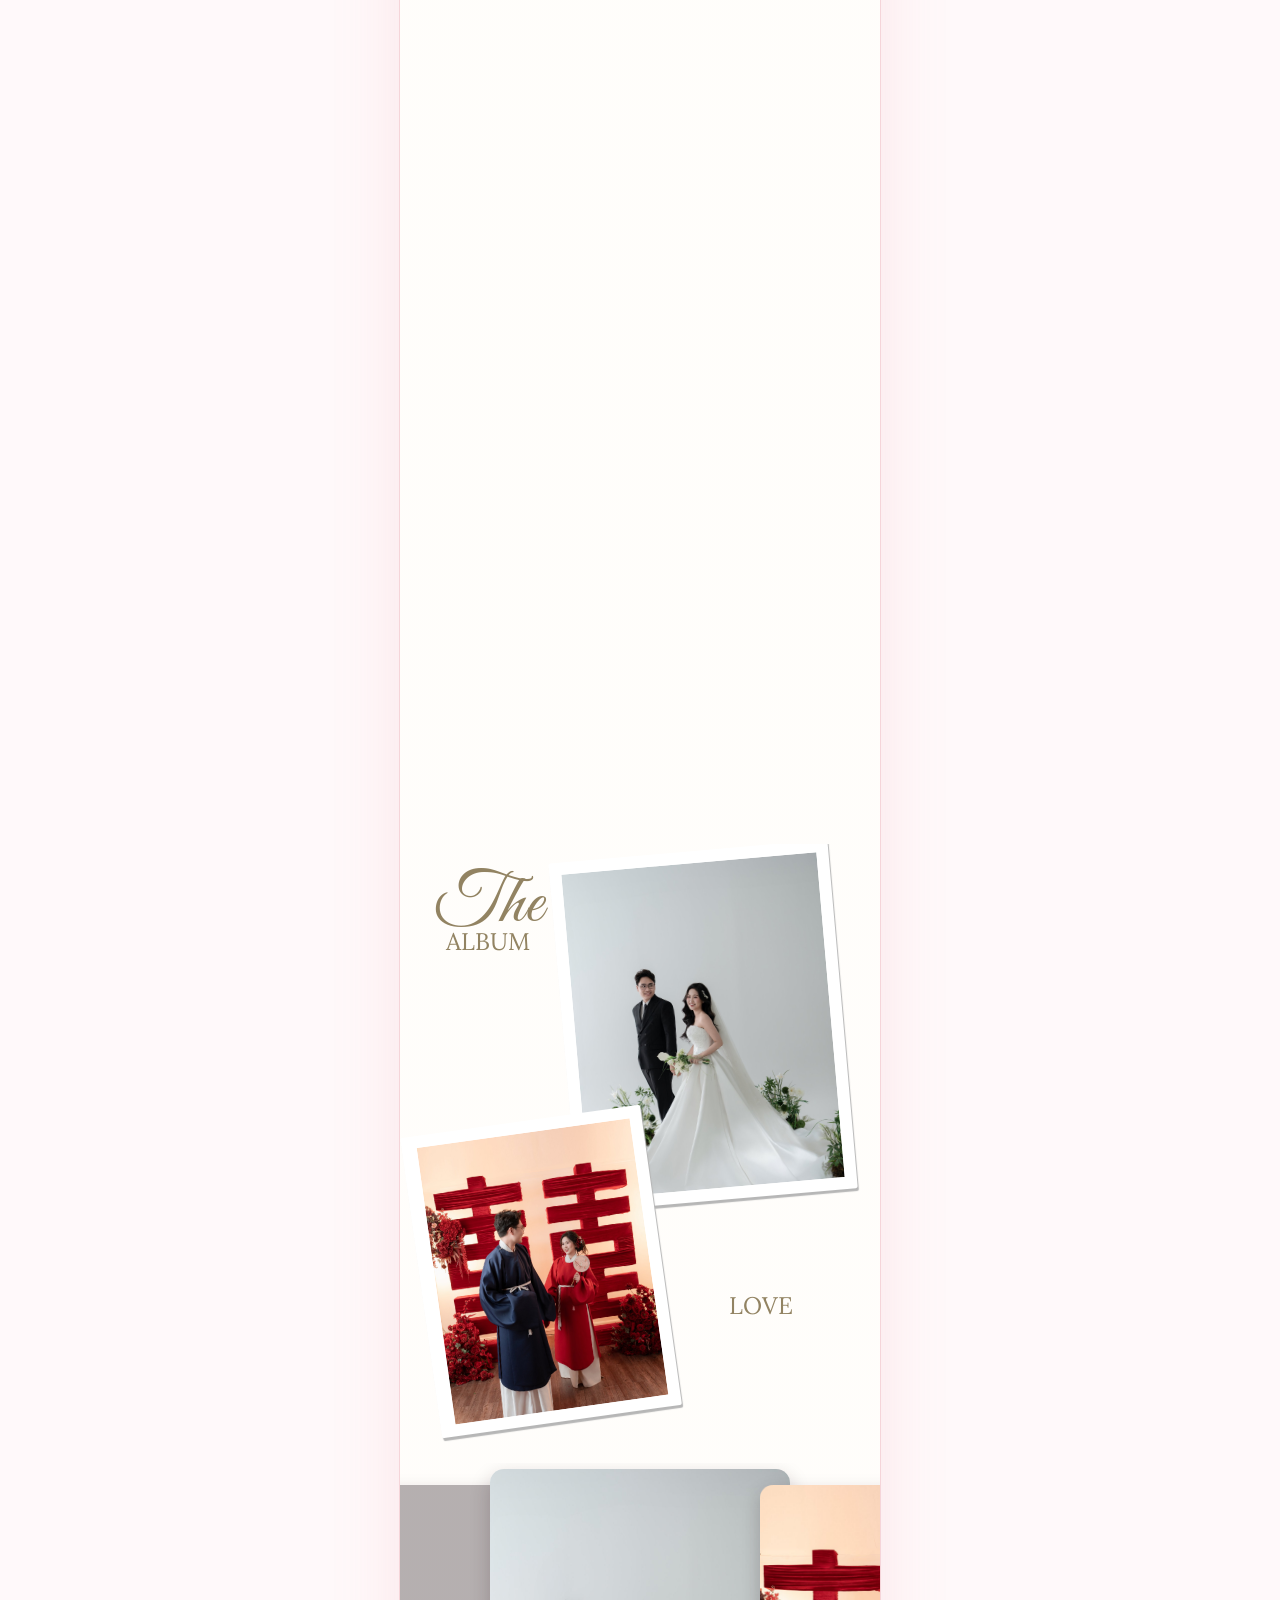
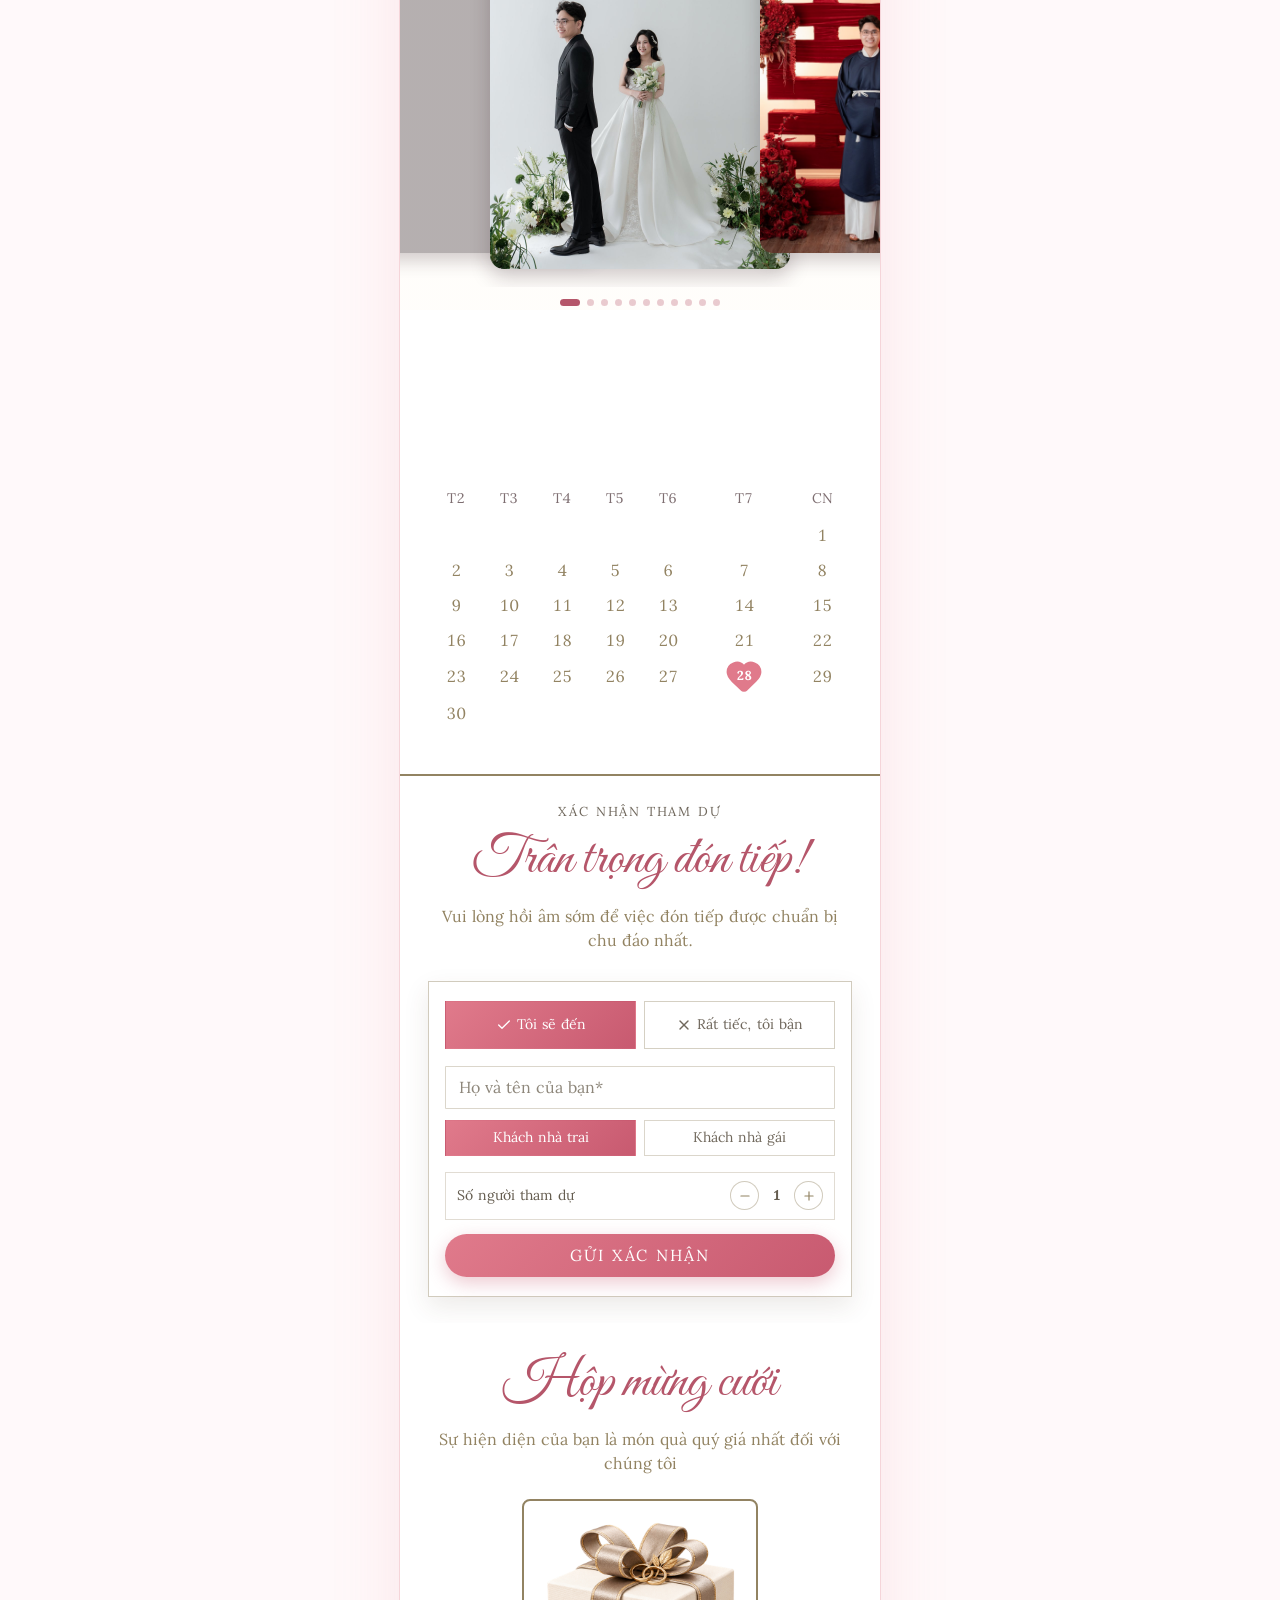
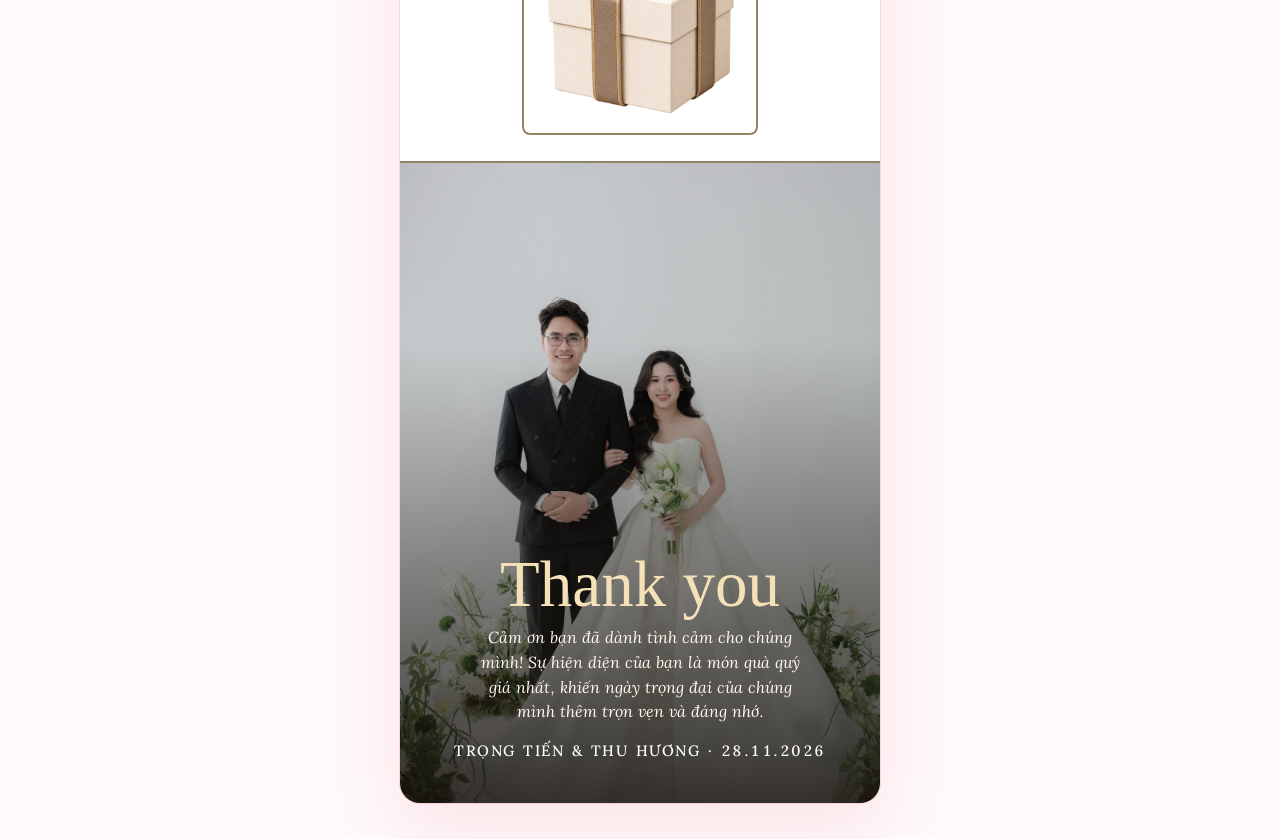
==== commit 79def413: "refactor(ui): bỏ nút mở app ngân hàng, thông báo nhạc gọn một dòng Co-Authored-By: Claude Opus 5.5 <" ====
--- a/index.html
+++ b/index.html
@@ -8,7 +8,7 @@
        version.json is always fetched fresh; if it is newer than this page, reload once
        with a new URL (keeps ?to=... etc.) so the browser must fetch the latest page. */
     (function () {
-      var BUILD = '20261115-194844';
+      var BUILD = '20261115-195338';
       try {
         fetch('version.json?t=' + Date.now(), { cache: 'no-store' })
           .then(function (r) { return r.ok ? r.json() : null; })
@@ -51,9 +51,9 @@
   <link href="https://fonts.googleapis.com/css2?family=Great+Vibes&family=Parisienne&family=Cormorant+Garamond:wght@500&family=Lora:ital,wght@0,400..700;1,400..700&family=Inter:wght@300;400;500;600;700&display=swap" rel="stylesheet" />
 
   <!-- Stylesheets -->
-  <link rel="stylesheet" href="assets/css/globals.css?v=20261115-194844" />
-  <link rel="stylesheet" href="assets/css/graceful-04.css?v=20261115-194844" />
-  <link rel="stylesheet" href="assets/css/custom.css?v=20261115-194844" />
+  <link rel="stylesheet" href="assets/css/globals.css?v=20261115-195338" />
+  <link rel="stylesheet" href="assets/css/graceful-04.css?v=20261115-195338" />
+  <link rel="stylesheet" href="assets/css/custom.css?v=20261115-195338" />
 </head>
 <body class="site-module__FW66Kq__inter antialiased bg-background text-foreground overflow-x-hidden">
   
@@ -236,7 +236,7 @@
   </div>
 
   <!-- Interactive JavaScript Engine -->
-  <script src="assets/js/content.js?v=20261115-194844"></script>
-<script src="assets/js/main.js?v=20261115-194844"></script>
+  <script src="assets/js/content.js?v=20261115-195338"></script>
+<script src="assets/js/main.js?v=20261115-195338"></script>
 </body>
 </html>
--- a/assets/css/custom.css
+++ b/assets/css/custom.css
@@ -1737,22 +1737,6 @@
   .lightbox-next { right: max(8px, env(safe-area-inset-right, 0px)); }
 }
 
-/* Bank app deeplink */
-.bank-app-btn{display:block;width:100%;margin-top:12px;padding:11px 14px;border:0;border-radius:999px;background:#b5536b;color:#fff;font-family:'Lora',serif;font-size:14px;cursor:pointer;box-shadow:0 6px 16px rgba(181,83,107,.25)}
-.bank-app-sheet{position:fixed;inset:0;z-index:130;background:rgba(40,20,28,.45);display:flex;align-items:center;padding:16px;justify-content:center}
-.bank-app-panel{background:#fffaf8;width:100%;max-width:440px;border-radius:20px;padding:18px 16px 14px;text-align:center;font-family:'Lora',serif;color:#7a3346}
-.bank-app-panel p{margin:0 0 12px;font-size:16px}
-.bank-app-grid{display:grid;grid-template-columns:repeat(4,1fr);gap:8px;margin-bottom:12px}
-.bank-app-grid a{padding:10px 4px;border:1px solid #efd3da;border-radius:12px;background:#fff;color:#7a3346;font-size:12px;text-decoration:none}
-.bank-app-panel small{display:block;margin:12px 0 8px;opacity:.75}
-.bank-app-close{display:inline-block;min-width:120px;padding:9px 22px;border:1px solid #b5536b;border-radius:999px;background:#fff;color:#b5536b;font-family:inherit;font-size:14px;cursor:pointer;box-shadow:0 4px 12px rgba(181,83,107,.15)}
-/* Bank app buttons: hover + press feedback */
-.bank-app-btn,.bank-app-grid a,.bank-app-close{transition:transform .18s ease,background-color .18s ease,color .18s ease,border-color .18s ease,box-shadow .18s ease;-webkit-tap-highlight-color:transparent}
-.bank-app-btn:hover{background:#a3445c;box-shadow:0 8px 20px rgba(181,83,107,.35);transform:translateY(-1px)}
-.bank-app-grid a:hover{border-color:#b5536b;background:#fdf0f3;box-shadow:0 4px 12px rgba(181,83,107,.18);transform:translateY(-2px)}
-.bank-app-close:hover{background:#b5536b;color:#fff}
-.bank-app-btn:active,.bank-app-grid a:active,.bank-app-close:active{transform:scale(.95);box-shadow:0 2px 6px rgba(181,83,107,.2)}
-.bank-app-grid a:active{background:#b5536b;color:#fff;border-color:#b5536b}
 /* Gift modal fits one phone screen without scrolling */
 @media (max-width: 640px) {
   #giftModal .modal-container { padding: 18px 16px 14px !important; max-height: 94dvh; }
@@ -1765,5 +1749,6 @@
   #giftModal .bank-qr-img { width: auto; height: min(30dvh, 190px); margin-bottom: 8px; padding: 3px; }
   #giftModal .bank-info-line { padding: 5px 10px; margin-bottom: 5px; font-size: 13px; }
   #giftModal .copy-btn { padding: 4px 10px; }
-  #giftModal .bank-app-btn { margin-top: 8px; padding: 9px 14px; }
-}
+}
+/* Compact single-line toasts */
+.toast-msg { padding: 7px 16px !important; font-size: 13px !important; gap: 6px !important; white-space: nowrap; max-width: calc(100vw - 32px); overflow: hidden; text-overflow: ellipsis; display: block !important; }
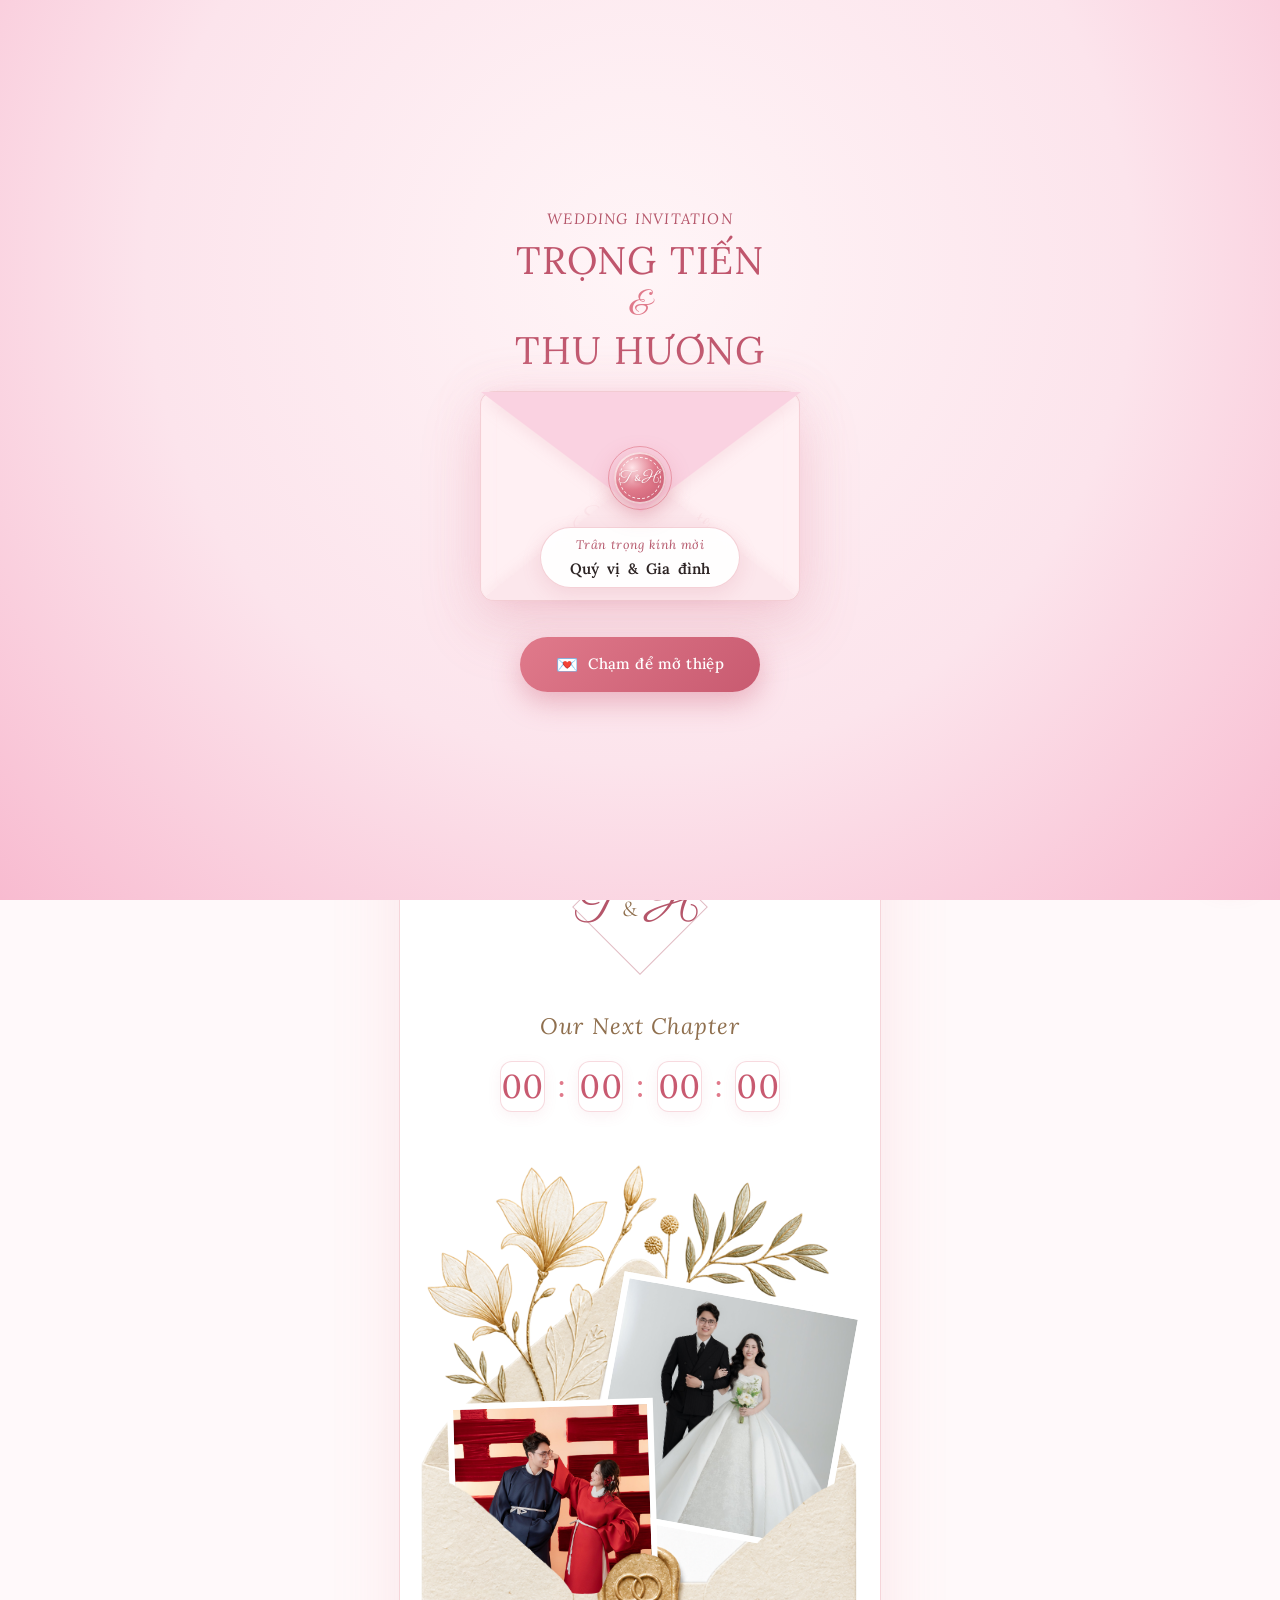
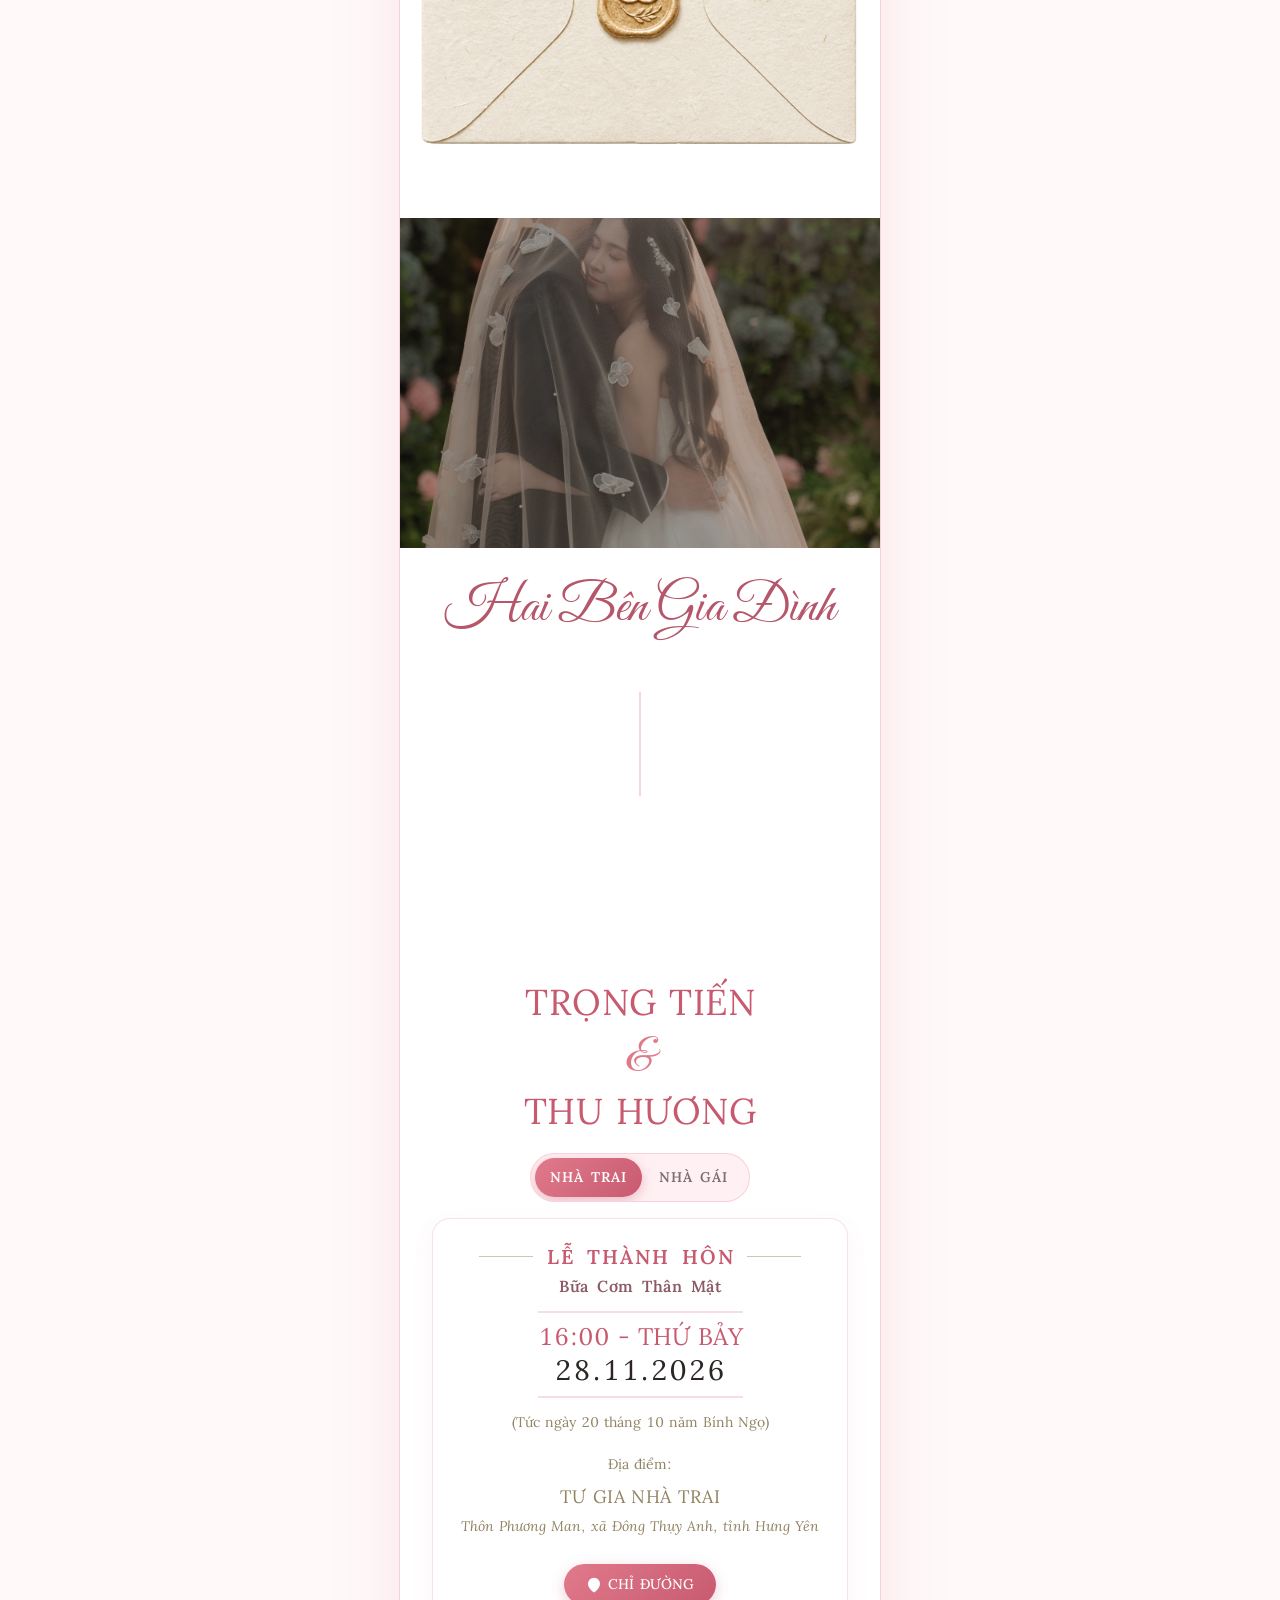
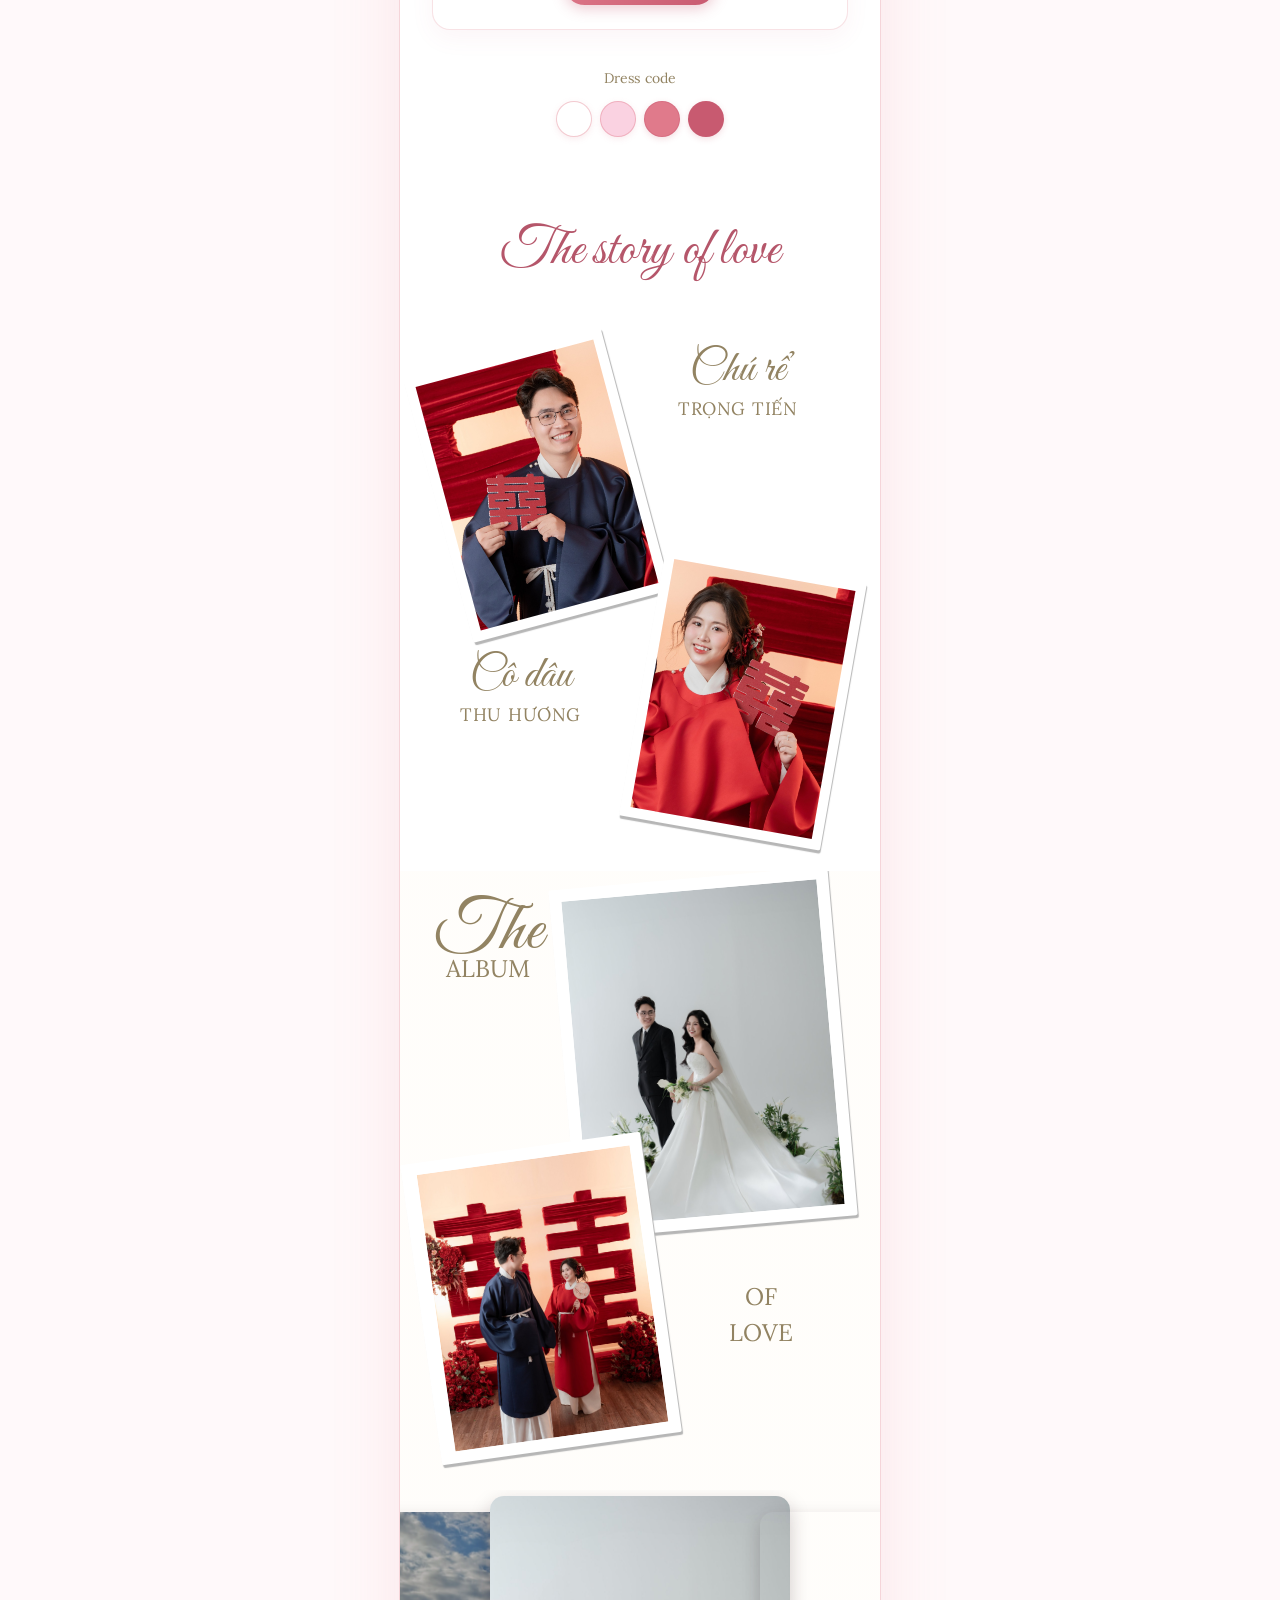
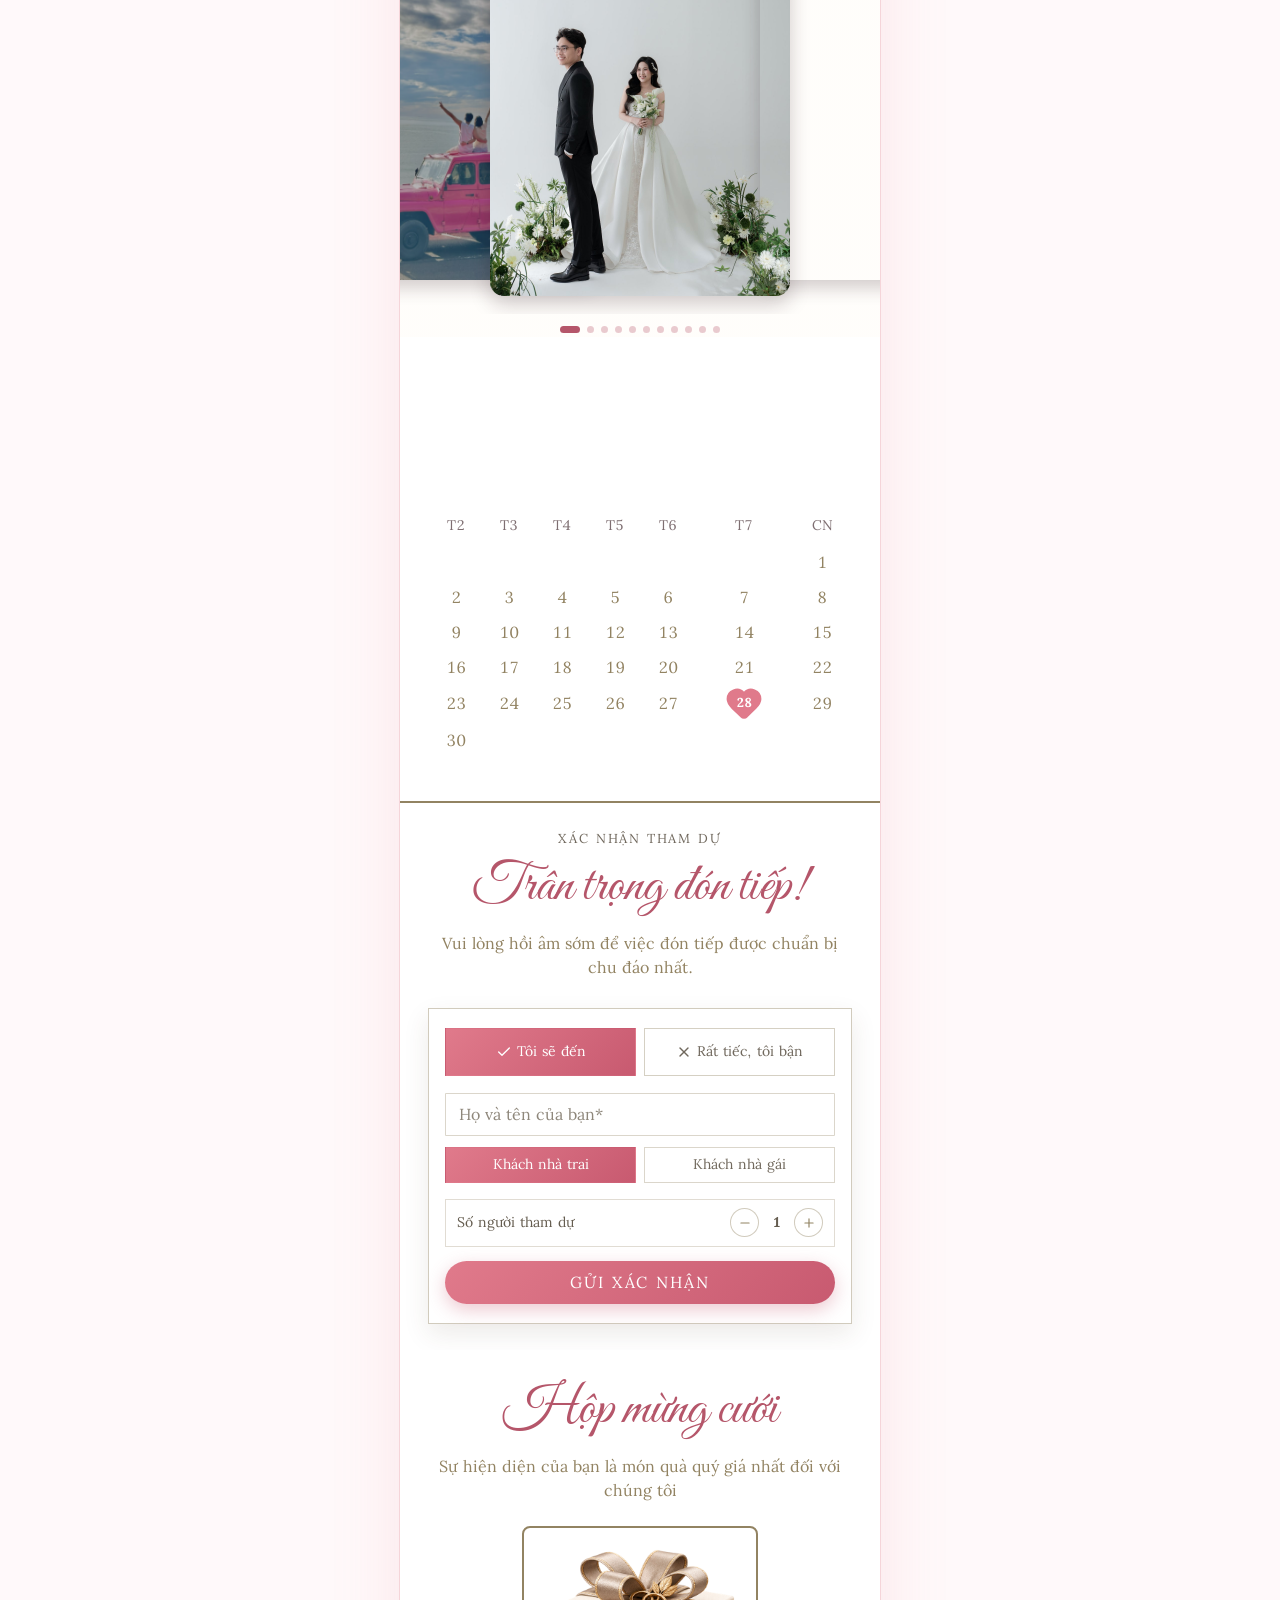
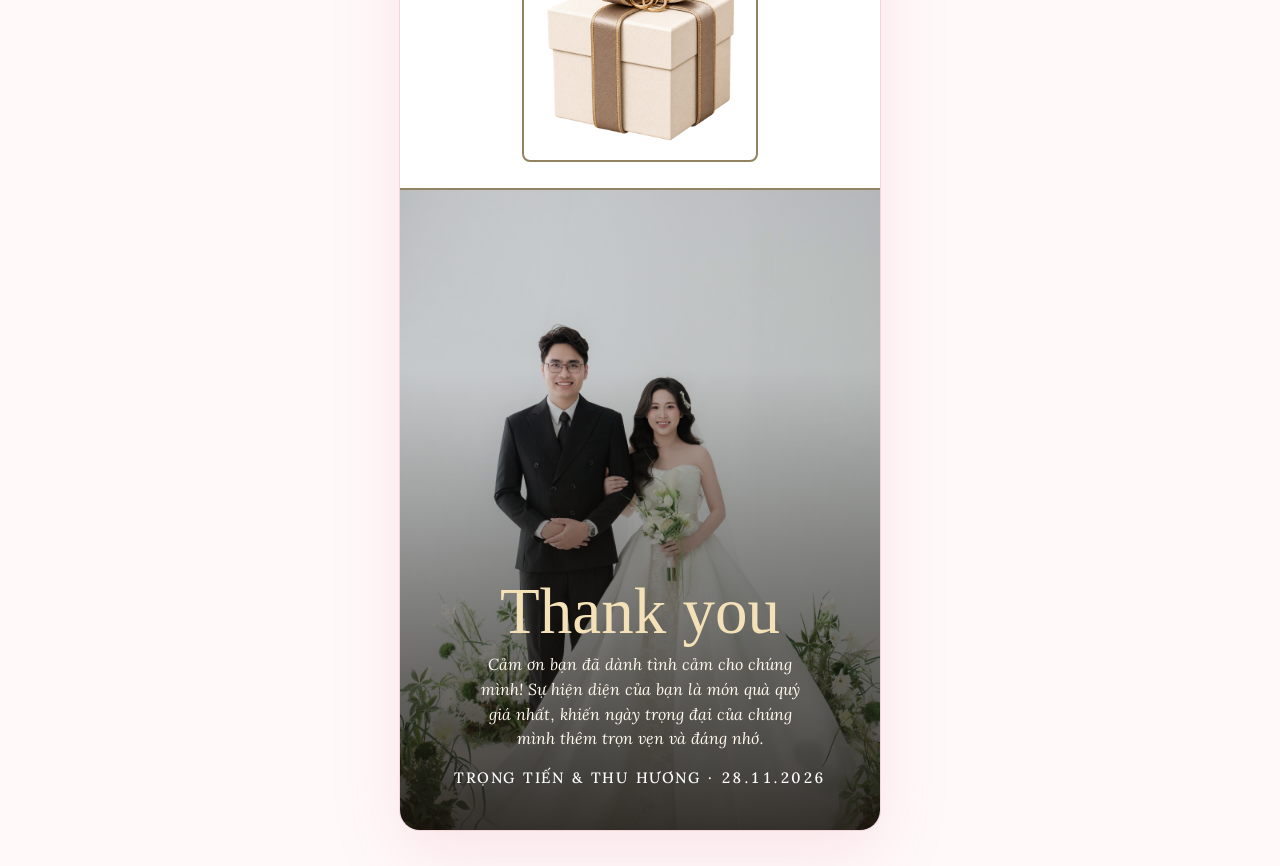
==== commit de0de09b: "feat(ui): nút Nhà trai/Nhà gái đặt sát khung sự kiện, ảnh xem trước khi chia sẻ link, khôi phục chữ " ====
--- a/index.html
+++ b/index.html
@@ -8,7 +8,7 @@
        version.json is always fetched fresh; if it is newer than this page, reload once
        with a new URL (keeps ?to=... etc.) so the browser must fetch the latest page. */
     (function () {
-      var BUILD = '20261115-195338';
+      var BUILD = '20261115-224813';
       try {
         fetch('version.json?t=' + Date.now(), { cache: 'no-store' })
           .then(function (r) { return r.ok ? r.json() : null; })
@@ -33,16 +33,18 @@
   <meta property="og:url" content="https://damcuoitienhuong.online/" />
   <meta property="og:title" content="THIỆP MỜI CƯỚI TRỌNG TIẾN &amp; THU HƯƠNG" />
   <meta property="og:description" content="Trọng Tiến &amp; Thu Hương · Một tình yêu được khắc trên tim · 28.11.2026 · Thân mời Quý vị &amp; Gia đình" />
-  <meta property="og:image" content="https://damcuoitienhuong.online/assets/photos/hero-cover.jpg" />
-  <meta property="og:image:secure_url" content="https://damcuoitienhuong.online/assets/photos/hero-cover.jpg" />
+  <meta property="og:image" content="https://damcuoitienhuong.online/assets/photos/og-cover.jpg" />
+  <meta property="og:image:secure_url" content="https://damcuoitienhuong.online/assets/photos/og-cover.jpg" />
   <meta property="og:image:type" content="image/jpeg" />
+<meta property="og:image:width" content="1200" />
+<meta property="og:image:height" content="630" />
 
   <!-- Twitter / Telegram -->
   <meta property="twitter:card" content="summary_large_image" />
   <meta property="twitter:url" content="https://damcuoitienhuong.online/" />
   <meta property="twitter:title" content="THIỆP MỜI CƯỚI TRỌNG TIẾN &amp; THU HƯƠNG" />
   <meta property="twitter:description" content="Trọng Tiến &amp; Thu Hương · Một tình yêu được khắc trên tim · 28.11.2026 · Thân mời Quý vị &amp; Gia đình" />
-  <meta property="twitter:image" content="https://damcuoitienhuong.online/assets/photos/hero-cover.jpg" />
+  <meta property="twitter:image" content="https://damcuoitienhuong.online/assets/photos/og-cover.jpg" />
   <link rel="icon" type="image/x-icon" href="assets/template/gift-custom.png" />
 
   <!-- Google Fonts -->
@@ -51,9 +53,9 @@
   <link href="https://fonts.googleapis.com/css2?family=Great+Vibes&family=Parisienne&family=Cormorant+Garamond:wght@500&family=Lora:ital,wght@0,400..700;1,400..700&family=Inter:wght@300;400;500;600;700&display=swap" rel="stylesheet" />
 
   <!-- Stylesheets -->
-  <link rel="stylesheet" href="assets/css/globals.css?v=20261115-195338" />
-  <link rel="stylesheet" href="assets/css/graceful-04.css?v=20261115-195338" />
-  <link rel="stylesheet" href="assets/css/custom.css?v=20261115-195338" />
+  <link rel="stylesheet" href="assets/css/globals.css?v=20261115-224813" />
+  <link rel="stylesheet" href="assets/css/graceful-04.css?v=20261115-224813" />
+  <link rel="stylesheet" href="assets/css/custom.css?v=20261115-224813" />
 </head>
 <body class="site-module__FW66Kq__inter antialiased bg-background text-foreground overflow-x-hidden">
   
@@ -121,8 +123,8 @@
 
   <!-- Main Wedding Invitation Content -->
   <div class="lora_6b4483e6-module__gT7FOG__variable ergisa_95388216-module__ILOP2a__variable highspirited_912cdcdd-module__Xt4bza__variable contents"><main lang="vi" class="styles-module__WlSJYG__root styles-module__WlSJYG__invitation-page" style="--g4-opening-left:url('assets/template/opening-left.webp');--g4-opening-right:url('assets/template/opening-right.webp');--g4-paper-base:url('assets/template/paper-base-seamless.jpg');--g4-paper-top:url('assets/template/paper-top-textured.jpg');--g4-paper-countdown-bottom:url('assets/template/paper-countdown-bottom-textured.jpg');--g4-paper-corner:url('assets/template/paper-corner-textured.jpg');--g4-paper-bottom:url('assets/template/paper-bottom-textured.jpg');--g4-album-paper:url('assets/template/album-paper-textured.jpg');--g4-paper-footer:url('assets/template/paper-footer-textured.jpg');--g4-paper-top-overlay:url('assets/template/paper-top-overlay-v2.png');--g4-paper-countdown-bottom-overlay:url('assets/template/paper-countdown-bottom-overlay-v2.png');--g4-paper-corner-overlay:url('assets/template/paper-corner-overlay-v2.png');--g4-paper-tear-overlay:url('assets/template/paper-tear-overlay-v2.png');--g4-album-floral-overlay:url('assets/template/album-floral-overlay-v2.png');--g4-paper-footer-overlay:url('assets/template/paper-footer-overlay-v2.png')"><div class="styles-module__WlSJYG__opening-sides" aria-hidden="true"><div class="styles-module__WlSJYG__card-side styles-module__WlSJYG__opening-left"></div><div class="styles-module__WlSJYG__card-side styles-module__WlSJYG__opening-right"></div></div><div class="styles-module__WlSJYG__card-wrapper"><section data-cbg="photos.heroCover" id="home" class="styles-module__WlSJYG__card-section styles-module__WlSJYG__hero-section" style="background-image:url(&quot;assets/photos/hero-cover.jpg&quot;);background-position:46% 34%"><div class="styles-module__WlSJYG__hero-overlay"></div><div class="styles-module__WlSJYG__card-banner-inner"><div><h1 data-ct="{heroTitle}" class="styles-module__WlSJYG__wedding-text styles-module__WlSJYG__font1 animate-in">We&#x27;re getting married</h1></div><div class="styles-module__WlSJYG__wedding-name-wrapper animate-up"><p data-ct="{tagline}" class="styles-module__WlSJYG__hero-tagline">Một tình yêu được khắc trên tim</p><div class="styles-module__WlSJYG__wedding-name" data-fit-text-group="hero-couple"><span data-ct="{groomName}">Trọng Tiến</span><span data-ct="{texts.t7}">&amp;</span><span data-ct="{brideName}">Thu Hương</span></div><div data-ct="{dateText}" class="styles-module__WlSJYG__wedding-date">28.11.2026</div></div></div></section><section class="styles-module__WlSJYG__card-section styles-module__WlSJYG__countdown-section styles-module__WlSJYG__card-countdown"><div class="styles-module__WlSJYG__card-countdown-inner"><div class="styles-module__WlSJYG__reveal styles-module__WlSJYG__reveal-soft-scale styles-module__WlSJYG__logo" style="--g4-reveal-delay:0ms;--g4-reveal-duration:1750ms" data-reveal="soft-scale"><div class="styles-module__WlSJYG__monogram-text" aria-label="Logo tên viết tắt TH"><span class="styles-module__WlSJYG__monogram-initial styles-module__WlSJYG__monogram-groom" data-monogram-role="groom" aria-hidden="true" data-ct="{monogramGroom}">T</span><span class="styles-module__WlSJYG__monogram-initial styles-module__WlSJYG__monogram-bride" data-monogram-role="bride" aria-hidden="true" data-ct="{monogramBride}">H</span></div></div><div class="styles-module__WlSJYG__reveal reveal-fade-up" style="--g4-reveal-delay:90ms;--g4-reveal-duration:1650ms" data-reveal="fade-up"><h3 data-ct="{texts.t8}" class="whitespace-pre-line">We will become
-Husband and wife in</h3></div><div class="styles-module__WlSJYG__reveal reveal-fade-up" style="--g4-reveal-delay:190ms;--g4-reveal-duration:1700ms" data-reveal="fade-up"><div class="styles-module__WlSJYG__countdown-inner styles-module__WlSJYG__font2" aria-label="Đếm ngược đến ngày cưới"><div class="styles-module__WlSJYG__countdown-piece"><div class="styles-module__WlSJYG__box"><div class="styles-module__WlSJYG__value">0</div></div></div><div class="styles-module__WlSJYG__countdown-piece"><div class="styles-module__WlSJYG__colon">:</div><div class="styles-module__WlSJYG__box"><div class="styles-module__WlSJYG__value">0</div></div></div><div class="styles-module__WlSJYG__countdown-piece"><div class="styles-module__WlSJYG__colon">:</div><div class="styles-module__WlSJYG__box"><div class="styles-module__WlSJYG__value">0</div></div></div><div class="styles-module__WlSJYG__countdown-piece"><div class="styles-module__WlSJYG__colon">:</div><div class="styles-module__WlSJYG__box"><div class="styles-module__WlSJYG__value">0</div></div></div></div></div><div class="styles-module__WlSJYG__reveal styles-module__WlSJYG__reveal-rotate-right styles-module__WlSJYG__envelope-wrap" style="--g4-reveal-delay:120ms;--g4-reveal-duration:2000ms" data-reveal="rotate-right"><div class="styles-module__WlSJYG__envelope-photo"><img data-ci="photos.img_envelope_back_custom" class="styles-module__WlSJYG__envelope-back" src="assets/template/envelope-back-custom.png" alt=""/><div class="styles-module__WlSJYG__envelope-picture styles-module__WlSJYG__picture-one"><img data-ci="photos.envelopeCandid1" src="assets/photos/envelope-candid-1.jpg" style="object-position:29% 68%" alt="Khoảnh khắc của cặp đôi" loading="lazy"/></div><div class="styles-module__WlSJYG__envelope-picture styles-module__WlSJYG__picture-two"><img data-ci="photos.envelopeCandid2" src="assets/photos/envelope-candid-2.jpg" style="object-position:50% 50%" alt="Khoảnh khắc của cặp đôi" loading="lazy"/></div><img data-ci="photos.img_envelope_front_custom" class="styles-module__WlSJYG__envelope-front" src="assets/template/envelope-front-custom.png" alt=""/></div></div></div></section><section data-cbg="photos.saveTheDate" class="styles-module__WlSJYG__card-section styles-module__WlSJYG__save-date-section" style="background-image:url(&quot;assets/photos/save-the-date.jpg&quot;);background-position:52% 46%"><div class="styles-module__WlSJYG__save-date-shade"></div><div class="styles-module__WlSJYG__reveal styles-module__WlSJYG__reveal-from-left styles-module__WlSJYG__save-date-heading" style="--g4-reveal-delay:0ms;--g4-reveal-duration:1850ms" data-reveal="from-left"><h2 data-ct="{texts.t9}" class="styles-module__WlSJYG__font2">Save the Date</h2></div></section><section class="styles-module__WlSJYG__card-section styles-module__WlSJYG__info-section styles-module__WlSJYG__card-info"><div class="styles-module__WlSJYG__card-info-inner"><h2 data-ct="{texts.familyTitle}" class="styles-module__WlSJYG__card-section-title family-title">Hai Bên Gia Đình</h2><div class="styles-module__WlSJYG__parents" data-fit-text-group="parents"><div class="styles-module__WlSJYG__reveal styles-module__WlSJYG__reveal-from-left styles-module__WlSJYG__parent" style="--g4-reveal-delay:0ms;--g4-reveal-duration:1800ms" data-reveal="from-left"><div data-ct="{texts.t10}" class="styles-module__WlSJYG__label">Nhà trai</div><div data-fit-text="" class="styles-module__WlSJYG__parent-name" aria-hidden="false"><span data-ct="{texts.t11}" class="styles-module__WlSJYG__name-title">Ông<!-- -->: </span><span data-ct="{parents.groomFather}">Vũ Trọng Vĩnh</span></div><div data-fit-text="" class="styles-module__WlSJYG__parent-name" aria-hidden="false"><span data-ct="{texts.t12}" class="styles-module__WlSJYG__name-title">Bà<!-- -->: </span><span data-ct="{parents.groomMother}">Vũ Thị Tuyết</span></div></div><div class="styles-module__WlSJYG__v-divider"></div><div class="styles-module__WlSJYG__reveal styles-module__WlSJYG__reveal-from-right styles-module__WlSJYG__parent" style="--g4-reveal-delay:130ms;--g4-reveal-duration:1800ms" data-reveal="from-right"><div data-ct="{texts.t13}" class="styles-module__WlSJYG__label">Nhà gái</div><div data-fit-text="" class="styles-module__WlSJYG__parent-name" aria-hidden="false"><span data-ct="{texts.t14}" class="styles-module__WlSJYG__name-title">Ông<!-- -->: </span><span data-ct="{parents.brideFather}">Phạm Văn Hoan</span></div><div data-fit-text="" class="styles-module__WlSJYG__parent-name" aria-hidden="false"><span data-ct="{texts.t15}" class="styles-module__WlSJYG__name-title">Bà<!-- -->: </span><span data-ct="{parents.brideMother}">Nguyễn Thị Tuyết</span></div></div></div><div class="styles-module__WlSJYG__reveal styles-module__WlSJYG__reveal-soft-scale styles-module__WlSJYG__side-switch-wrap" style="--g4-reveal-delay:0ms;--g4-reveal-duration:1650ms" data-reveal="soft-scale"><div class="styles-module__WlSJYG__side-switch"><button type="button" class="styles-module__WlSJYG__active">Nhà trai</button><button type="button" class="">Nhà gái</button></div></div><div class="styles-module__WlSJYG__reveal reveal-fade-up text styles-module__WlSJYG__invitation-copy" style="--g4-reveal-delay:0ms;--g4-reveal-duration:1700ms" data-reveal="fade-up"><div data-ct="{texts.t18}">Thân mời</div><div data-ct="{texts.t19}" class="styles-module__WlSJYG__invitation-guest-name styles-module__WlSJYG__font2" data-fit-text-group="invitation-guest">Quý vị &amp; Gia đình</div><div data-ct="{texts.t20}" class="whitespace-pre-wrap">tham dự tiệc chung vui
-cùng gia đình chúng tôi</div></div><div class="styles-module__WlSJYG__reveal styles-module__WlSJYG__reveal-soft-scale" style="--g4-reveal-delay:120ms;--g4-reveal-duration:1850ms" data-reveal="soft-scale"><div class="styles-module__WlSJYG__names" data-fit-text-group="invitation-couple"><div data-ct="{groomName}" data-fit-text="true" class="styles-module__WlSJYG__name styles-module__WlSJYG__font2">Trọng Tiến</div><div data-ct="{texts.t21}" class="styles-module__WlSJYG__and styles-module__WlSJYG__font1">and</div><div data-ct="{brideName}" data-fit-text="true" class="styles-module__WlSJYG__name styles-module__WlSJYG__font2">Thu Hương</div></div></div><div id="eventsBlockContainer"><div data-event-style="standard" class="styles-module__WlSJYG__invitation-event-block"><div class="styles-module__WlSJYG__reveal reveal-fade-up text styles-module__WlSJYG__event-title" style="--g4-reveal-delay:0ms;--g4-reveal-duration:1650ms" data-reveal="fade-up">Lễ Thành Hôn</div><div class="styles-module__WlSJYG__reveal reveal-fade-up text" style="font-family:var(--font-g4-lora, serif);font-size:16px;font-weight:600;color:#8C5B66;margin-top:4px;text-align:center;letter-spacing:0.5px;" data-reveal="fade-up">Bữa Cơm Thân Mật</div><div class="styles-module__WlSJYG__date-and-time"><div class="styles-module__WlSJYG__date-and-time-inner"><div class="styles-module__WlSJYG__reveal styles-module__WlSJYG__reveal-soft-scale styles-module__WlSJYG__time" style="--g4-reveal-delay:80ms;--g4-reveal-duration:1750ms" data-reveal="soft-scale">16:00<!-- --> <!-- -->- Thứ Bảy</div><div data-ct="{dateText}" class="styles-module__WlSJYG__reveal styles-module__WlSJYG__reveal-soft-scale styles-module__WlSJYG__date" style="--g4-reveal-delay:160ms;--g4-reveal-duration:1750ms" data-reveal="soft-scale">28.11.2026</div></div><div class="styles-module__WlSJYG__reveal reveal-fade-up styles-module__WlSJYG__lunar-date" style="--g4-reveal-delay:220ms;--g4-reveal-duration:1650ms" data-reveal="fade-up">(Tức ngày 20 tháng 10 năm Bính Ngọ)</div></div><div class="styles-module__WlSJYG__reveal reveal-fade-up text styles-module__WlSJYG__venue-label" style="--g4-reveal-delay:120ms;--g4-reveal-duration:1650ms" data-reveal="fade-up">Địa điểm<!-- -->:</div><div class="styles-module__WlSJYG__reveal reveal-fade-up styles-module__WlSJYG__hotel" style="--g4-reveal-delay:190ms;--g4-reveal-duration:1700ms" data-reveal="fade-up">Tư gia Nhà trai</div><div class="styles-module__WlSJYG__reveal reveal-fade-up styles-module__WlSJYG__address" style="--g4-reveal-delay:250ms;--g4-reveal-duration:1700ms" data-reveal="fade-up">Thôn Phương Man, xã Đông Thụy Anh, tỉnh Hưng Yên</div><div class="styles-module__WlSJYG__reveal reveal-fade-up" style="--g4-reveal-delay:320ms;--g4-reveal-duration:1650ms" data-reveal="fade-up"><a class="styles-module__WlSJYG__location-button" href="https://maps.app.goo.gl/QitUxBCeGotGJFvBA" target="_blank" rel="noreferrer"><svg xmlns="http://www.w3.org/2000/svg" width="16" height="16" viewBox="0 0 24 24" fill="currentColor" stroke="currentColor" stroke-width="2" stroke-linecap="round" stroke-linejoin="round" class="lucide lucide-map-pin" aria-hidden="true"><path d="M20 10c0 4.993-5.539 10.193-7.399 11.799a1 1 0 0 1-1.202 0C9.539 20.193 4 14.993 4 10a8 8 0 0 1 16 0"></path><circle cx="12" cy="10" r="3"></circle></svg> <!-- -->Chỉ đường</a></div></div></div><div class="styles-module__WlSJYG__reveal reveal-fade-up styles-module__WlSJYG__dress-code-block" style="--g4-reveal-delay:180ms;--g4-reveal-duration:1700ms" data-reveal="fade-up"><div data-ct="{texts.t28}" class="styles-module__WlSJYG__venue-label">Dress code</div><div class="flex flex-wrap gap-2 justify-center styles-module__WlSJYG__dress-code-swatches" role="list" aria-label="Bảng màu trang phục gợi ý"><span class="block h-9 w-9 shrink-0 rounded-full border" style="background-color:#FFFFFF;border-color:rgba(224, 122, 139, 0.4);box-shadow:0 2px 6px rgba(224, 122, 139, 0.15)" role="listitem" aria-label="Màu 1: #FFFFFF (Trắng)" title="#FFFFFF (Trắng)"></span><span class="block h-9 w-9 shrink-0 rounded-full border" style="background-color:#FAD2E1;border-color:rgba(224, 122, 139, 0.4);box-shadow:0 2px 6px rgba(224, 122, 139, 0.15)" role="listitem" aria-label="Màu 2: #FAD2E1 (Hồng phấn)" title="#FAD2E1 (Hồng phấn)"></span><span class="block h-9 w-9 shrink-0 rounded-full border" style="background-color:#E07A8B;border-color:rgba(200, 90, 112, 0.4);box-shadow:0 2px 6px rgba(200, 90, 112, 0.2)" role="listitem" aria-label="Màu 3: #E07A8B (Hồng Rose)" title="#E07A8B (Hồng Rose)"></span><span class="block h-9 w-9 shrink-0 rounded-full border" style="background-color:#C85A70;border-color:rgba(200, 90, 112, 0.4);box-shadow:0 2px 6px rgba(200, 90, 112, 0.2)" role="listitem" aria-label="Màu 4: #C85A70 (Hồng đất)" title="#C85A70 (Hồng đất)"></span></div></div></div></section><section class="styles-module__WlSJYG__card-section styles-module__WlSJYG__love-story-section styles-module__WlSJYG__card-love-story"><div class="styles-module__WlSJYG__card-love-story-inner"><div class="styles-module__WlSJYG__reveal reveal-fade-up" style="--g4-reveal-delay:0ms;--g4-reveal-duration:1700ms" data-reveal="fade-up"><h2 data-ct="{texts.t29}">The story of love</h2></div><div class="styles-module__WlSJYG__groom-bride" data-fit-text-group="couple-profile"><div class="styles-module__WlSJYG__person-row"><div class="styles-module__WlSJYG__reveal styles-module__WlSJYG__reveal-rotate-left styles-module__WlSJYG__person-photo-reveal" style="--g4-reveal-delay:0ms;--g4-reveal-duration:2000ms" data-reveal="rotate-left"><div class="styles-module__WlSJYG__person-photo"><img data-ci="photos.groomPortrait" src="assets/photos/groom-portrait.jpg" style="object-position:50% 50%" alt="Ảnh Chú rể Trọng Tiến" loading="lazy"/></div></div><div class="styles-module__WlSJYG__reveal styles-module__WlSJYG__reveal-from-right styles-module__WlSJYG__person-info" style="--g4-reveal-delay:150ms;--g4-reveal-duration:1850ms" data-reveal="from-right"><div class="styles-module__WlSJYG__person-info-inner"><div data-ct="{texts.t30}" class="styles-module__WlSJYG__label styles-module__WlSJYG__font1">Chú rể</div><div data-ct="{groomName}" data-fit-text="true" class="styles-module__WlSJYG__name">Trọng Tiến</div></div></div></div><div class="styles-module__WlSJYG__person-row styles-module__WlSJYG__reverse"><div class="styles-module__WlSJYG__reveal styles-module__WlSJYG__reveal-from-left styles-module__WlSJYG__person-info" style="--g4-reveal-delay:130ms;--g4-reveal-duration:1850ms" data-reveal="from-left"><div class="styles-module__WlSJYG__person-info-inner"><div data-ct="{texts.t31}" class="styles-module__WlSJYG__label styles-module__WlSJYG__font1">Cô dâu</div><div data-ct="{brideName}" data-fit-text="true" class="styles-module__WlSJYG__name">Thu Hương</div></div></div><div class="styles-module__WlSJYG__reveal styles-module__WlSJYG__reveal-rotate-right styles-module__WlSJYG__person-photo-reveal" style="--g4-reveal-delay:0ms;--g4-reveal-duration:2000ms" data-reveal="rotate-right"><div class="styles-module__WlSJYG__person-photo"><img data-ci="photos.bridePortrait" src="assets/photos/bride-portrait.jpg" style="object-position:50% 50%" alt="Ảnh Cô dâu Thu Hương" loading="lazy"/></div></div></div></div></div>
+Husband and wife in</h3></div><div class="styles-module__WlSJYG__reveal reveal-fade-up" style="--g4-reveal-delay:190ms;--g4-reveal-duration:1700ms" data-reveal="fade-up"><div class="styles-module__WlSJYG__countdown-inner styles-module__WlSJYG__font2" aria-label="Đếm ngược đến ngày cưới"><div class="styles-module__WlSJYG__countdown-piece"><div class="styles-module__WlSJYG__box"><div class="styles-module__WlSJYG__value">0</div></div></div><div class="styles-module__WlSJYG__countdown-piece"><div class="styles-module__WlSJYG__colon">:</div><div class="styles-module__WlSJYG__box"><div class="styles-module__WlSJYG__value">0</div></div></div><div class="styles-module__WlSJYG__countdown-piece"><div class="styles-module__WlSJYG__colon">:</div><div class="styles-module__WlSJYG__box"><div class="styles-module__WlSJYG__value">0</div></div></div><div class="styles-module__WlSJYG__countdown-piece"><div class="styles-module__WlSJYG__colon">:</div><div class="styles-module__WlSJYG__box"><div class="styles-module__WlSJYG__value">0</div></div></div></div></div><div class="styles-module__WlSJYG__reveal styles-module__WlSJYG__reveal-rotate-right styles-module__WlSJYG__envelope-wrap" style="--g4-reveal-delay:120ms;--g4-reveal-duration:2000ms" data-reveal="rotate-right"><div class="styles-module__WlSJYG__envelope-photo"><img data-ci="photos.img_envelope_back_custom" class="styles-module__WlSJYG__envelope-back" src="assets/template/envelope-back-custom.png" alt=""/><div class="styles-module__WlSJYG__envelope-picture styles-module__WlSJYG__picture-one"><img data-ci="photos.envelopeCandid1" src="assets/photos/envelope-candid-1.jpg" style="object-position:29% 68%" alt="Khoảnh khắc của cặp đôi" loading="lazy"/></div><div class="styles-module__WlSJYG__envelope-picture styles-module__WlSJYG__picture-two"><img data-ci="photos.envelopeCandid2" src="assets/photos/envelope-candid-2.jpg" style="object-position:50% 50%" alt="Khoảnh khắc của cặp đôi" loading="lazy"/></div><img data-ci="photos.img_envelope_front_custom" class="styles-module__WlSJYG__envelope-front" src="assets/template/envelope-front-custom.png" alt=""/></div></div></div></section><section data-cbg="photos.saveTheDate" class="styles-module__WlSJYG__card-section styles-module__WlSJYG__save-date-section" style="background-image:url(&quot;assets/photos/save-the-date.jpg&quot;);background-position:52% 46%"><div class="styles-module__WlSJYG__save-date-shade"></div><div class="styles-module__WlSJYG__reveal styles-module__WlSJYG__reveal-from-left styles-module__WlSJYG__save-date-heading" style="--g4-reveal-delay:0ms;--g4-reveal-duration:1850ms" data-reveal="from-left"><h2 data-ct="{texts.t9}" class="styles-module__WlSJYG__font2">Save the Date</h2></div></section><section class="styles-module__WlSJYG__card-section styles-module__WlSJYG__info-section styles-module__WlSJYG__card-info"><div class="styles-module__WlSJYG__card-info-inner"><h2 data-ct="{texts.familyTitle}" class="styles-module__WlSJYG__card-section-title family-title">Hai Bên Gia Đình</h2><div class="styles-module__WlSJYG__parents" data-fit-text-group="parents"><div class="styles-module__WlSJYG__reveal styles-module__WlSJYG__reveal-from-left styles-module__WlSJYG__parent" style="--g4-reveal-delay:0ms;--g4-reveal-duration:1800ms" data-reveal="from-left"><div data-ct="{texts.t10}" class="styles-module__WlSJYG__label">Nhà trai</div><div data-fit-text="" class="styles-module__WlSJYG__parent-name" aria-hidden="false"><span data-ct="{texts.t11}" class="styles-module__WlSJYG__name-title">Ông<!-- -->: </span><span data-ct="{parents.groomFather}">Vũ Trọng Vĩnh</span></div><div data-fit-text="" class="styles-module__WlSJYG__parent-name" aria-hidden="false"><span data-ct="{texts.t12}" class="styles-module__WlSJYG__name-title">Bà<!-- -->: </span><span data-ct="{parents.groomMother}">Vũ Thị Tuyết</span></div></div><div class="styles-module__WlSJYG__v-divider"></div><div class="styles-module__WlSJYG__reveal styles-module__WlSJYG__reveal-from-right styles-module__WlSJYG__parent" style="--g4-reveal-delay:130ms;--g4-reveal-duration:1800ms" data-reveal="from-right"><div data-ct="{texts.t13}" class="styles-module__WlSJYG__label">Nhà gái</div><div data-fit-text="" class="styles-module__WlSJYG__parent-name" aria-hidden="false"><span data-ct="{texts.t14}" class="styles-module__WlSJYG__name-title">Ông<!-- -->: </span><span data-ct="{parents.brideFather}">Phạm Văn Hoan</span></div><div data-fit-text="" class="styles-module__WlSJYG__parent-name" aria-hidden="false"><span data-ct="{texts.t15}" class="styles-module__WlSJYG__name-title">Bà<!-- -->: </span><span data-ct="{parents.brideMother}">Nguyễn Thị Tuyết</span></div></div></div><div class="styles-module__WlSJYG__reveal reveal-fade-up text styles-module__WlSJYG__invitation-copy" style="--g4-reveal-delay:0ms;--g4-reveal-duration:1700ms" data-reveal="fade-up"><div data-ct="{texts.t18}">Thân mời</div><div data-ct="{texts.t19}" class="styles-module__WlSJYG__invitation-guest-name styles-module__WlSJYG__font2" data-fit-text-group="invitation-guest">Quý vị &amp; Gia đình</div><div data-ct="{texts.t20}" class="whitespace-pre-wrap">tham dự tiệc chung vui
+cùng gia đình chúng tôi</div></div><div class="styles-module__WlSJYG__reveal styles-module__WlSJYG__reveal-soft-scale" style="--g4-reveal-delay:120ms;--g4-reveal-duration:1850ms" data-reveal="soft-scale"><div class="styles-module__WlSJYG__names" data-fit-text-group="invitation-couple"><div data-ct="{groomName}" data-fit-text="true" class="styles-module__WlSJYG__name styles-module__WlSJYG__font2">Trọng Tiến</div><div data-ct="{texts.t21}" class="styles-module__WlSJYG__and styles-module__WlSJYG__font1">and</div><div data-ct="{brideName}" data-fit-text="true" class="styles-module__WlSJYG__name styles-module__WlSJYG__font2">Thu Hương</div></div></div><div class="styles-module__WlSJYG__reveal styles-module__WlSJYG__reveal-soft-scale styles-module__WlSJYG__side-switch-wrap" style="--g4-reveal-delay:0ms;--g4-reveal-duration:1650ms" data-reveal="soft-scale"><div class="styles-module__WlSJYG__side-switch"><button type="button" class="styles-module__WlSJYG__active">Nhà trai</button><button type="button" class="">Nhà gái</button></div></div><div id="eventsBlockContainer"><div data-event-style="standard" class="styles-module__WlSJYG__invitation-event-block"><div class="styles-module__WlSJYG__reveal reveal-fade-up text styles-module__WlSJYG__event-title" style="--g4-reveal-delay:0ms;--g4-reveal-duration:1650ms" data-reveal="fade-up">Lễ Thành Hôn</div><div class="styles-module__WlSJYG__reveal reveal-fade-up text" style="font-family:var(--font-g4-lora, serif);font-size:16px;font-weight:600;color:#8C5B66;margin-top:4px;text-align:center;letter-spacing:0.5px;" data-reveal="fade-up">Bữa Cơm Thân Mật</div><div class="styles-module__WlSJYG__date-and-time"><div class="styles-module__WlSJYG__date-and-time-inner"><div class="styles-module__WlSJYG__reveal styles-module__WlSJYG__reveal-soft-scale styles-module__WlSJYG__time" style="--g4-reveal-delay:80ms;--g4-reveal-duration:1750ms" data-reveal="soft-scale">16:00<!-- --> <!-- -->- Thứ Bảy</div><div data-ct="{dateText}" class="styles-module__WlSJYG__reveal styles-module__WlSJYG__reveal-soft-scale styles-module__WlSJYG__date" style="--g4-reveal-delay:160ms;--g4-reveal-duration:1750ms" data-reveal="soft-scale">28.11.2026</div></div><div class="styles-module__WlSJYG__reveal reveal-fade-up styles-module__WlSJYG__lunar-date" style="--g4-reveal-delay:220ms;--g4-reveal-duration:1650ms" data-reveal="fade-up">(Tức ngày 20 tháng 10 năm Bính Ngọ)</div></div><div class="styles-module__WlSJYG__reveal reveal-fade-up text styles-module__WlSJYG__venue-label" style="--g4-reveal-delay:120ms;--g4-reveal-duration:1650ms" data-reveal="fade-up">Địa điểm<!-- -->:</div><div class="styles-module__WlSJYG__reveal reveal-fade-up styles-module__WlSJYG__hotel" style="--g4-reveal-delay:190ms;--g4-reveal-duration:1700ms" data-reveal="fade-up">Tư gia Nhà trai</div><div class="styles-module__WlSJYG__reveal reveal-fade-up styles-module__WlSJYG__address" style="--g4-reveal-delay:250ms;--g4-reveal-duration:1700ms" data-reveal="fade-up">Thôn Phương Man, xã Đông Thụy Anh, tỉnh Hưng Yên</div><div class="styles-module__WlSJYG__reveal reveal-fade-up" style="--g4-reveal-delay:320ms;--g4-reveal-duration:1650ms" data-reveal="fade-up"><a class="styles-module__WlSJYG__location-button" href="https://maps.app.goo.gl/QitUxBCeGotGJFvBA" target="_blank" rel="noreferrer"><svg xmlns="http://www.w3.org/2000/svg" width="16" height="16" viewBox="0 0 24 24" fill="currentColor" stroke="currentColor" stroke-width="2" stroke-linecap="round" stroke-linejoin="round" class="lucide lucide-map-pin" aria-hidden="true"><path d="M20 10c0 4.993-5.539 10.193-7.399 11.799a1 1 0 0 1-1.202 0C9.539 20.193 4 14.993 4 10a8 8 0 0 1 16 0"></path><circle cx="12" cy="10" r="3"></circle></svg> <!-- -->Chỉ đường</a></div></div></div><div class="styles-module__WlSJYG__reveal reveal-fade-up styles-module__WlSJYG__dress-code-block" style="--g4-reveal-delay:180ms;--g4-reveal-duration:1700ms" data-reveal="fade-up"><div data-ct="{texts.t28}" class="styles-module__WlSJYG__venue-label">Dress code</div><div class="flex flex-wrap gap-2 justify-center styles-module__WlSJYG__dress-code-swatches" role="list" aria-label="Bảng màu trang phục gợi ý"><span class="block h-9 w-9 shrink-0 rounded-full border" style="background-color:#FFFFFF;border-color:rgba(224, 122, 139, 0.4);box-shadow:0 2px 6px rgba(224, 122, 139, 0.15)" role="listitem" aria-label="Màu 1: #FFFFFF (Trắng)" title="#FFFFFF (Trắng)"></span><span class="block h-9 w-9 shrink-0 rounded-full border" style="background-color:#FAD2E1;border-color:rgba(224, 122, 139, 0.4);box-shadow:0 2px 6px rgba(224, 122, 139, 0.15)" role="listitem" aria-label="Màu 2: #FAD2E1 (Hồng phấn)" title="#FAD2E1 (Hồng phấn)"></span><span class="block h-9 w-9 shrink-0 rounded-full border" style="background-color:#E07A8B;border-color:rgba(200, 90, 112, 0.4);box-shadow:0 2px 6px rgba(200, 90, 112, 0.2)" role="listitem" aria-label="Màu 3: #E07A8B (Hồng Rose)" title="#E07A8B (Hồng Rose)"></span><span class="block h-9 w-9 shrink-0 rounded-full border" style="background-color:#C85A70;border-color:rgba(200, 90, 112, 0.4);box-shadow:0 2px 6px rgba(200, 90, 112, 0.2)" role="listitem" aria-label="Màu 4: #C85A70 (Hồng đất)" title="#C85A70 (Hồng đất)"></span></div></div></div></section><section class="styles-module__WlSJYG__card-section styles-module__WlSJYG__love-story-section styles-module__WlSJYG__card-love-story"><div class="styles-module__WlSJYG__card-love-story-inner"><div class="styles-module__WlSJYG__reveal reveal-fade-up" style="--g4-reveal-delay:0ms;--g4-reveal-duration:1700ms" data-reveal="fade-up"><h2 data-ct="{texts.t29}">The story of love</h2></div><div class="styles-module__WlSJYG__groom-bride" data-fit-text-group="couple-profile"><div class="styles-module__WlSJYG__person-row"><div class="styles-module__WlSJYG__reveal styles-module__WlSJYG__reveal-rotate-left styles-module__WlSJYG__person-photo-reveal" style="--g4-reveal-delay:0ms;--g4-reveal-duration:2000ms" data-reveal="rotate-left"><div class="styles-module__WlSJYG__person-photo"><img data-ci="photos.groomPortrait" src="assets/photos/groom-portrait.jpg" style="object-position:50% 50%" alt="Ảnh Chú rể Trọng Tiến" loading="lazy"/></div></div><div class="styles-module__WlSJYG__reveal styles-module__WlSJYG__reveal-from-right styles-module__WlSJYG__person-info" style="--g4-reveal-delay:150ms;--g4-reveal-duration:1850ms" data-reveal="from-right"><div class="styles-module__WlSJYG__person-info-inner"><div data-ct="{texts.t30}" class="styles-module__WlSJYG__label styles-module__WlSJYG__font1">Chú rể</div><div data-ct="{groomName}" data-fit-text="true" class="styles-module__WlSJYG__name">Trọng Tiến</div></div></div></div><div class="styles-module__WlSJYG__person-row styles-module__WlSJYG__reverse"><div class="styles-module__WlSJYG__reveal styles-module__WlSJYG__reveal-from-left styles-module__WlSJYG__person-info" style="--g4-reveal-delay:130ms;--g4-reveal-duration:1850ms" data-reveal="from-left"><div class="styles-module__WlSJYG__person-info-inner"><div data-ct="{texts.t31}" class="styles-module__WlSJYG__label styles-module__WlSJYG__font1">Cô dâu</div><div data-ct="{brideName}" data-fit-text="true" class="styles-module__WlSJYG__name">Thu Hương</div></div></div><div class="styles-module__WlSJYG__reveal styles-module__WlSJYG__reveal-rotate-right styles-module__WlSJYG__person-photo-reveal" style="--g4-reveal-delay:0ms;--g4-reveal-duration:2000ms" data-reveal="rotate-right"><div class="styles-module__WlSJYG__person-photo"><img data-ci="photos.bridePortrait" src="assets/photos/bride-portrait.jpg" style="object-position:50% 50%" alt="Ảnh Cô dâu Thu Hương" loading="lazy"/></div></div></div></div></div>
   
 </section><section class="styles-module__WlSJYG__card-section styles-module__WlSJYG__gallery-section styles-module__WlSJYG__card-gallery"><div class="styles-module__WlSJYG__reveal styles-module__WlSJYG__reveal-film-roll styles-module__WlSJYG__film-frame" style="--g4-reveal-delay:0ms;--g4-reveal-duration:2200ms" data-reveal="film-roll"><img data-ci="photos.img_film" class="styles-module__WlSJYG__film-overlay" src="assets/template/film.png" alt=""/><div class="styles-module__WlSJYG__film-images" data-film-track="true"><div class="styles-module__WlSJYG__film-sequence" data-film-sequence="original"><div><img data-ci="photos.gallery1" src="assets/photos/gallery-1.jpg" style="object-position:50% 50%" alt="Khoảnh khắc 1" loading="lazy"/></div><div><img data-ci="photos.gallery2" src="assets/photos/gallery-2.jpg" style="object-position:41% 52%" alt="Khoảnh khắc 2" loading="lazy"/></div><div><img data-ci="photos.gallery3" src="assets/photos/gallery-3.jpg" style="object-position:50% 50%" alt="Khoảnh khắc 3" loading="lazy"/></div><div><img data-ci="photos.gallery4" src="assets/photos/gallery-4.jpg" style="object-position:50% 50%" alt="Khoảnh khắc 4" loading="lazy"/></div><div><img data-ci="photos.gallery5" src="assets/photos/gallery-5.jpg" style="object-position:38% 44%" alt="Khoảnh khắc 5" loading="lazy"/></div></div><div class="styles-module__WlSJYG__film-sequence" data-film-sequence="duplicate" aria-hidden="true"><div><img data-ci="photos.gallery1" src="assets/photos/gallery-1.jpg" style="object-position:50% 50%" alt="" loading="lazy"/></div><div><img data-ci="photos.gallery2" src="assets/photos/gallery-2.jpg" style="object-position:41% 52%" alt="" loading="lazy"/></div><div><img data-ci="photos.gallery3" src="assets/photos/gallery-3.jpg" style="object-position:50% 50%" alt="" loading="lazy"/></div><div><img data-ci="photos.gallery4" src="assets/photos/gallery-4.jpg" style="object-position:50% 50%" alt="" loading="lazy"/></div><div><img data-ci="photos.gallery5" src="assets/photos/gallery-5.jpg" style="object-position:38% 44%" alt="" loading="lazy"/></div></div></div></div><div class="styles-module__WlSJYG__gallery-header"><div class="styles-module__WlSJYG__gallery-person styles-module__WlSJYG__gallery-person-left"><div class="styles-module__WlSJYG__reveal styles-module__WlSJYG__reveal-from-left styles-module__WlSJYG__gallery-info" style="--g4-reveal-delay:100ms;--g4-reveal-duration:1850ms" data-reveal="from-left"><div data-ct="{texts.t32}" class="styles-module__WlSJYG__label styles-module__WlSJYG__font1">The</div><div data-ct="{texts.t33}" class="styles-module__WlSJYG__name">Album</div></div><div class="styles-module__WlSJYG__reveal styles-module__WlSJYG__reveal-rotate-left styles-module__WlSJYG__gallery-image-reveal" style="--g4-reveal-delay:0ms;--g4-reveal-duration:2000ms" data-reveal="rotate-left"><button type="button" class="styles-module__WlSJYG__gallery-image styles-module__WlSJYG__tilted-right" aria-label="Xem ảnh 1 trong album"><div class="styles-module__WlSJYG__gallery-image-crop"><img data-ci="photos.galleryTilted1" src="assets/photos/gallery-tilted-1.jpg" style="object-position:50% 50%" alt="Album của đôi uyên ương" loading="lazy"/></div></button></div></div><div class="styles-module__WlSJYG__gallery-person styles-module__WlSJYG__gallery-person-right"><div class="styles-module__WlSJYG__reveal styles-module__WlSJYG__reveal-rotate-right styles-module__WlSJYG__gallery-image-reveal" style="--g4-reveal-delay:0ms;--g4-reveal-duration:2000ms" data-reveal="rotate-right"><button type="button" class="styles-module__WlSJYG__gallery-image styles-module__WlSJYG__tilted-left" aria-label="Xem ảnh 2 trong album"><div class="styles-module__WlSJYG__gallery-image-crop"><img data-ci="photos.galleryTilted2" src="assets/photos/gallery-tilted-2.jpg" style="object-position:50% 50%" alt="Tình yêu của đôi uyên ương" loading="lazy"/></div></button></div><div class="styles-module__WlSJYG__reveal styles-module__WlSJYG__reveal-from-right styles-module__WlSJYG__gallery-info" style="--g4-reveal-delay:120ms;--g4-reveal-duration:1850ms" data-reveal="from-right"><div data-ct="{texts.t34}" class="styles-module__WlSJYG__name">Of<br data-ct="{texts.t35}"/>Love</div></div></div></div><div class="styles-module__WlSJYG__gallery-header-background"></div><div class="styles-module__WlSJYG__reveal styles-module__WlSJYG__reveal-stagger styles-module__WlSJYG__photo-grid" style="--g4-reveal-delay:0ms;--g4-reveal-duration:1750ms" data-reveal="stagger"><button type="button" class="styles-module__WlSJYG__photo photo-1" style="--g4-reveal-item-delay:0ms" aria-label="Xem ảnh 3 trong album"><img data-ci="photos.gallery1" src="assets/photos/gallery-1.jpg" style="object-position:50% 50%" alt="Khoảnh khắc 3 của đôi uyên ương" loading="lazy"/></button><button type="button" class="styles-module__WlSJYG__photo photo-2" style="--g4-reveal-item-delay:0ms" aria-label="Xem ảnh 4 trong album"><img data-ci="photos.gallery2" src="assets/photos/gallery-2.jpg" style="object-position:41% 52%" alt="Khoảnh khắc 4 của đôi uyên ương" loading="lazy"/></button><button type="button" class="styles-module__WlSJYG__photo photo-3" style="--g4-reveal-item-delay:180ms" aria-label="Xem ảnh 5 trong album"><img data-ci="photos.gallery3" src="assets/photos/gallery-3.jpg" style="object-position:50% 50%" alt="Khoảnh khắc 5 của đôi uyên ương" loading="lazy"/></button><button type="button" class="styles-module__WlSJYG__photo photo-4" style="--g4-reveal-item-delay:180ms" aria-label="Xem ảnh 6 trong album"><img data-ci="photos.gallery4" src="assets/photos/gallery-4.jpg" style="object-position:50% 50%" alt="Khoảnh khắc 6 của đôi uyên ương" loading="lazy"/></button><button type="button" class="styles-module__WlSJYG__photo photo-5" style="--g4-reveal-item-delay:360ms" aria-label="Xem ảnh 7 trong album"><img data-ci="photos.gallery5" src="assets/photos/gallery-5.jpg" style="object-position:38% 44%" alt="Khoảnh khắc 7 của đôi uyên ương" loading="lazy"/></button><button type="button" class="styles-module__WlSJYG__photo photo-6" style="--g4-reveal-item-delay:360ms" aria-label="Xem ảnh 8 trong album"><img data-ci="photos.gallery6" src="assets/photos/gallery-6.jpg" style="object-position:50% 50%" alt="Khoảnh khắc 8 của đôi uyên ương" loading="lazy"/></button><button type="button" class="styles-module__WlSJYG__photo photo-7" style="--g4-reveal-item-delay:540ms" aria-label="Xem ảnh 9 trong album"><img data-ci="photos.gallery7" src="assets/photos/gallery-7.jpg" style="object-position:50% 50%" alt="Khoảnh khắc 9 của đôi uyên ương" loading="lazy"/></button><button type="button" class="styles-module__WlSJYG__photo photo-8" style="--g4-reveal-item-delay:540ms" aria-label="Xem ảnh 10 trong album"><img data-ci="photos.gallery8" src="assets/photos/gallery-8.jpg" style="object-position:42% 35%" alt="Khoảnh khắc 10 của đôi uyên ương" loading="lazy"/></button></div></section><section class="styles-module__WlSJYG__card-section styles-module__WlSJYG__calendar-section styles-module__WlSJYG__card-calendar"><div class="styles-module__WlSJYG__calendar-inner"><div class="styles-module__WlSJYG__reveal styles-module__WlSJYG__reveal-soft-scale" style="--g4-reveal-delay:0ms;--g4-reveal-duration:1850ms" data-reveal="soft-scale"><div class="styles-module__WlSJYG__year">2026</div></div><div class="styles-module__WlSJYG__reveal styles-module__WlSJYG__reveal-from-right" style="--g4-reveal-delay:100ms;--g4-reveal-duration:1850ms" data-reveal="from-right"><div data-ct="{texts.t36}" class="styles-module__WlSJYG__month">November</div></div><div class="styles-module__WlSJYG__reveal reveal-fade-up" style="--g4-reveal-delay:200ms;--g4-reveal-duration:1800ms" data-reveal="fade-up"><div class="styles-module__WlSJYG__mini-calendar"><table><thead><tr><th data-ct="{texts.t37}">T2</th><th data-ct="{texts.t38}">T3</th><th data-ct="{texts.t39}">T4</th><th data-ct="{texts.t40}">T5</th><th data-ct="{texts.t41}">T6</th><th data-ct="{texts.t42}">T7</th><th data-ct="{texts.t43}">CN</th></tr></thead><tbody><tr><td>&nbsp;</td><td>&nbsp;</td><td>&nbsp;</td><td>&nbsp;</td><td>&nbsp;</td><td>&nbsp;</td><td>1</td></tr><tr><td>2</td><td>3</td><td>4</td><td>5</td><td>6</td><td>7</td><td>8</td></tr><tr><td>9</td><td>10</td><td>11</td><td>12</td><td>13</td><td>14</td><td>15</td></tr><tr><td>16</td><td>17</td><td>18</td><td>19</td><td>20</td><td>21</td><td>22</td></tr><tr><td>23</td><td>24</td><td>25</td><td>26</td><td>27</td><td><span class="styles-module__WlSJYG__today" data-calendar-highlight="28"><svg xmlns="http://www.w3.org/2000/svg" width="24" height="24" viewBox="0 0 24 24" fill="currentColor" stroke="currentColor" stroke-width="2" stroke-linecap="round" stroke-linejoin="round" class="lucide lucide-heart styles-module__WlSJYG__calendar-heart" aria-hidden="true"><path d="M2 9.5a5.5 5.5 0 0 1 9.591-3.676.56.56 0 0 0 .818 0A5.49 5.49 0 0 1 22 9.5c0 2.29-1.5 4-3 5.5l-5.492 5.313a2 2 0 0 1-3 .019L5 15c-1.5-1.5-3-3.2-3-5.5"></path></svg><span class="styles-module__WlSJYG__day">28</span></span></td><td>29</td></tr><tr><td>30</td><td>&nbsp;</td><td>&nbsp;</td><td>&nbsp;</td><td>&nbsp;</td><td>&nbsp;</td><td>&nbsp;</td></tr></tbody></table></div></div></div></section><section class="styles-module__WlSJYG__card-section styles-module__WlSJYG__rsvp-section"><div class="styles-module__WlSJYG__rsvp-inner"><div class="styles-module__WlSJYG__reveal reveal-fade-up" style="--g4-reveal-delay:0ms;--g4-reveal-duration:1700ms" data-reveal="fade-up"><div data-ct="{texts.t61}" class="styles-module__WlSJYG__rsvp-eyebrow">Xác nhận tham dự</div><h2 data-ct="{texts.t62}" class="styles-module__WlSJYG__card-section-title styles-module__WlSJYG__font1">Trân trọng đón tiếp!</h2></div><div class="styles-module__WlSJYG__reveal reveal-fade-up" style="--g4-reveal-delay:110ms;--g4-reveal-duration:1700ms" data-reveal="fade-up"><p data-ct="{texts.t63}" class="styles-module__WlSJYG__card-section-subtitle">Vui lòng hồi âm sớm để việc đón tiếp được chuẩn bị chu đáo nhất.</p></div><div class="styles-module__WlSJYG__reveal styles-module__WlSJYG__reveal-soft-scale styles-module__WlSJYG__rsvp-card" style="--g4-reveal-delay:180ms;--g4-reveal-duration:1850ms" data-reveal="soft-scale"><div class="styles-module__WlSJYG__rsvp-options"><button type="button" class="styles-module__WlSJYG__active"><svg xmlns="http://www.w3.org/2000/svg" width="16" height="16" viewBox="0 0 24 24" fill="none" stroke="currentColor" stroke-width="2" stroke-linecap="round" stroke-linejoin="round" class="lucide lucide-check" aria-hidden="true"><path d="M20 6 9 17l-5-5"></path></svg> <!-- -->Tôi sẽ đến</button><button type="button" class=""><svg xmlns="http://www.w3.org/2000/svg" width="16" height="16" viewBox="0 0 24 24" fill="none" stroke="currentColor" stroke-width="2" stroke-linecap="round" stroke-linejoin="round" class="lucide lucide-x" aria-hidden="true"><path d="M18 6 6 18"></path><path d="m6 6 12 12"></path></svg> <!-- -->Rất tiếc, tôi bận</button></div><div class="styles-module__WlSJYG__form-group"><input maxLength="100" placeholder="Họ và tên của bạn*" value=""/></div><div class="styles-module__WlSJYG__guest-side-fields"><button type="button" class="styles-module__WlSJYG__active">Khách nhà trai</button><button type="button" class="">Khách nhà gái</button></div><div class="styles-module__WlSJYG__attendance-row"><span data-ct="{texts.t66}">Số người tham dự</span><div class="styles-module__WlSJYG__attendance-stepper"><button type="button" aria-label="Giảm số người"><svg xmlns="http://www.w3.org/2000/svg" width="14" height="14" viewBox="0 0 24 24" fill="none" stroke="currentColor" stroke-width="2" stroke-linecap="round" stroke-linejoin="round" class="lucide lucide-minus" aria-hidden="true"><path d="M5 12h14"></path></svg></button><strong>1</strong><button type="button" aria-label="Tăng số người"><svg xmlns="http://www.w3.org/2000/svg" width="14" height="14" viewBox="0 0 24 24" fill="none" stroke="currentColor" stroke-width="2" stroke-linecap="round" stroke-linejoin="round" class="lucide lucide-plus" aria-hidden="true"><path d="M5 12h14"></path><path d="M12 5v14"></path></svg></button></div></div><button type="button" class="styles-module__WlSJYG__form-button styles-module__WlSJYG__rsvp-submit"> <!-- -->Gửi xác nhận</button></div></div></section><section class="styles-module__WlSJYG__card-section styles-module__WlSJYG__gift-section styles-module__WlSJYG__card-gift"><div class="styles-module__WlSJYG__inner"><div class="styles-module__WlSJYG__reveal reveal-fade-up" style="--g4-reveal-delay:0ms;--g4-reveal-duration:1700ms" data-reveal="fade-up"><h2 data-ct="{texts.t67}" class="styles-module__WlSJYG__card-section-title styles-module__WlSJYG__font1">Hộp mừng cưới</h2></div><div class="styles-module__WlSJYG__reveal reveal-fade-up" style="--g4-reveal-delay:110ms;--g4-reveal-duration:1700ms" data-reveal="fade-up"><p data-ct="{texts.t68}" class="styles-module__WlSJYG__card-section-subtitle">Sự hiện diện của bạn là món quà quý giá nhất đối với chúng tôi</p></div><div class="styles-module__WlSJYG__reveal styles-module__WlSJYG__reveal-soft-scale styles-module__WlSJYG__present-box" style="--g4-reveal-delay:180ms;--g4-reveal-duration:1900ms" data-reveal="soft-scale"><button type="button" aria-label="Mở hộp mừng cưới"><img data-ci="photos.img_gift_custom" src="assets/template/gift-custom.png" alt="Hộp mừng cưới"/></button></div></div></section><footer class="styles-module__WlSJYG__app-footer"><img data-ci="photos.footerBg" alt="Ảnh kết" loading="lazy" decoding="async" data-nimg="fill" class="styles-module__WlSJYG__footer-image" style="position:absolute;height:100%;width:100%;left:0;top:0;right:0;bottom:0;object-position:50% 50%;color:transparent" src="assets/photos/footer-bg.jpg"/><div class="styles-module__WlSJYG__footer-overlay" aria-hidden="true"></div><div class="styles-module__WlSJYG__reveal reveal-fade-up styles-module__WlSJYG__footer-content" style="--g4-reveal-delay:0ms;--g4-reveal-duration:1850ms" data-reveal="fade-up"><h2 data-ct="{texts.t69}" class="styles-module__WlSJYG__footer-thank-you">Thank you</h2><p data-ct="{thankYou}" class="styles-module__WlSJYG__footer-tagline">Cảm ơn bạn đã dành tình cảm cho chúng mình! Sự hiện diện của bạn là món quà quý giá nhất, khiến ngày trọng đại của chúng mình thêm trọn vẹn và đáng nhớ.</p><p data-ct="{groomName} &amp; {brideName} · {dateText}" class="styles-module__WlSJYG__footer-names">Trọng Tiến &amp; Thu Hương · 28.11.2026</p></div></footer></div></main></div>
 
@@ -236,7 +238,7 @@
   </div>
 
   <!-- Interactive JavaScript Engine -->
-  <script src="assets/js/content.js?v=20261115-195338"></script>
-<script src="assets/js/main.js?v=20261115-195338"></script>
+  <script src="assets/js/content.js?v=20261115-224813"></script>
+<script src="assets/js/main.js?v=20261115-224813"></script>
 </body>
 </html>
--- a/assets/css/custom.css
+++ b/assets/css/custom.css
@@ -1752,3 +1752,6 @@
 }
 /* Compact single-line toasts */
 .toast-msg { padding: 7px 16px !important; font-size: 13px !important; gap: 6px !important; white-space: nowrap; max-width: calc(100vw - 32px); overflow: hidden; text-overflow: ellipsis; display: block !important; }
+
+/* Side switch sits between the couple names and the event card */
+.styles-module__WlSJYG__side-switch-wrap { margin: 18px 0 14px !important; }
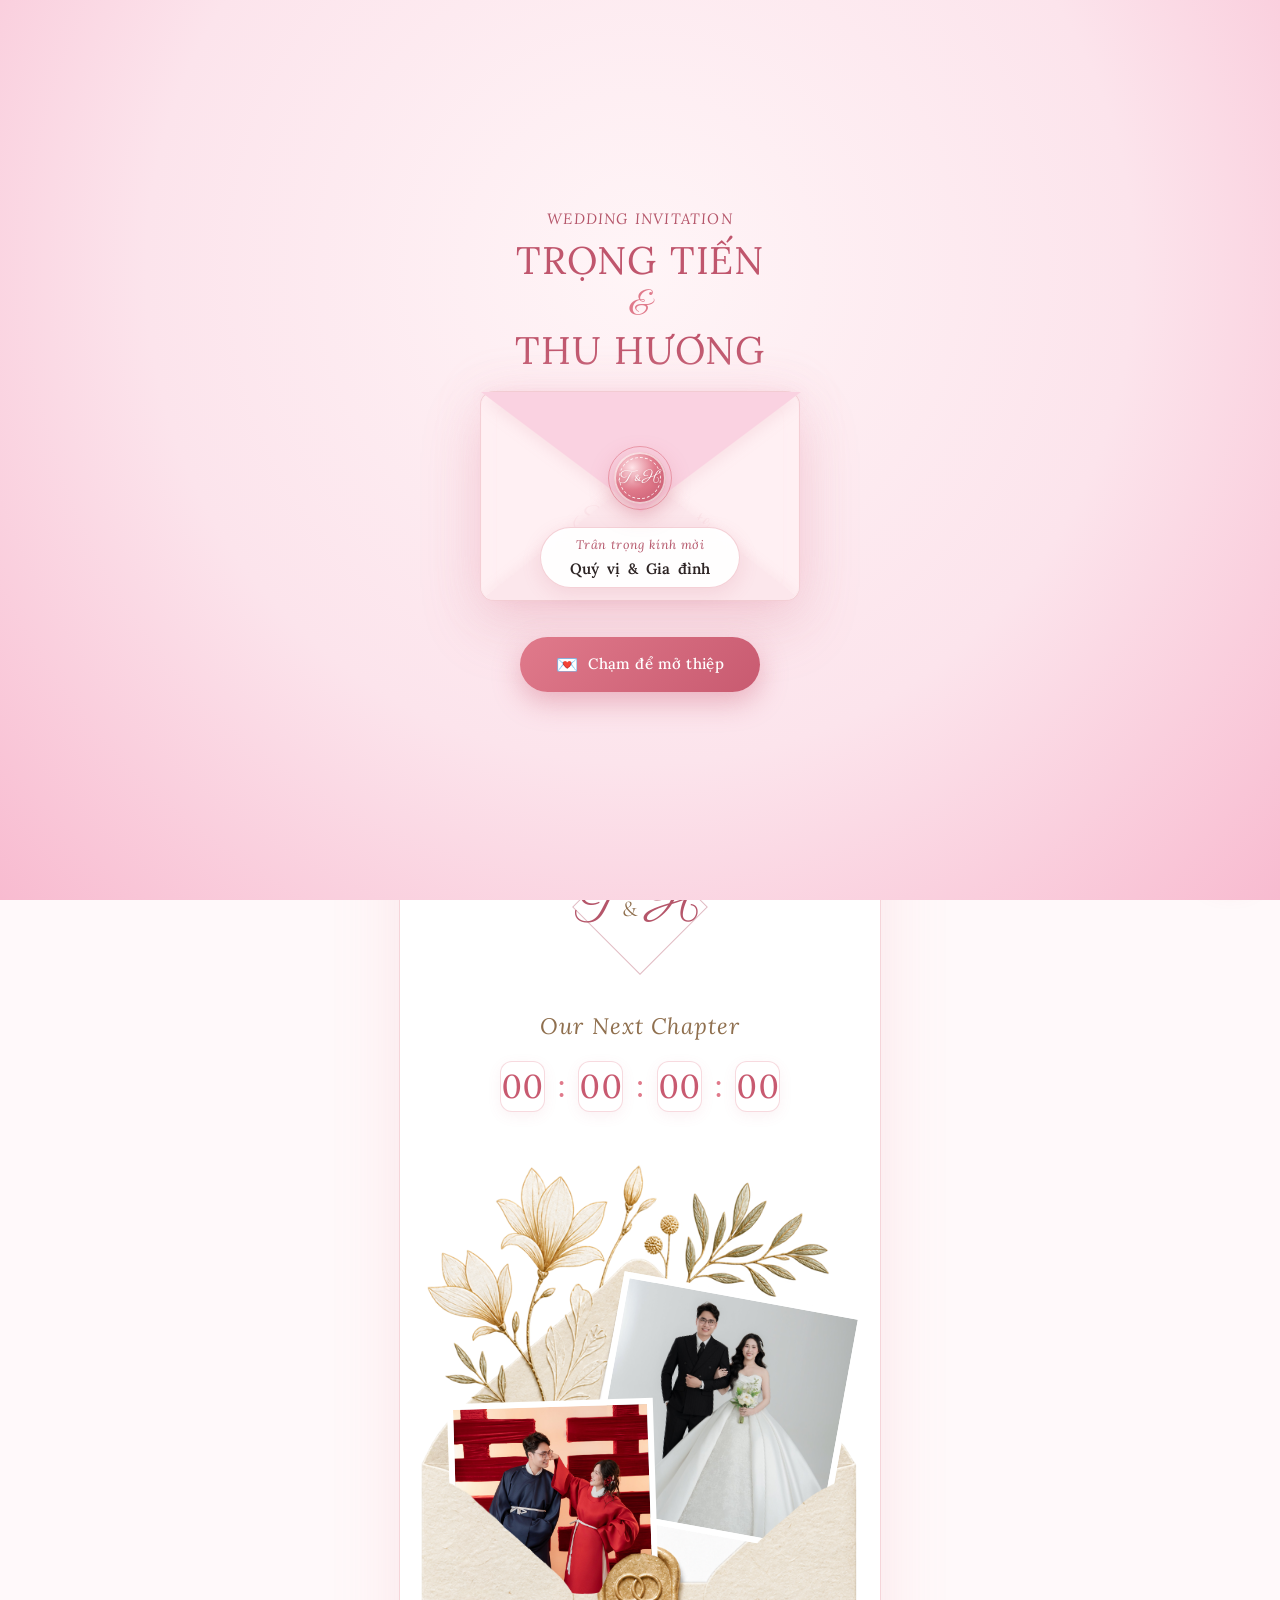
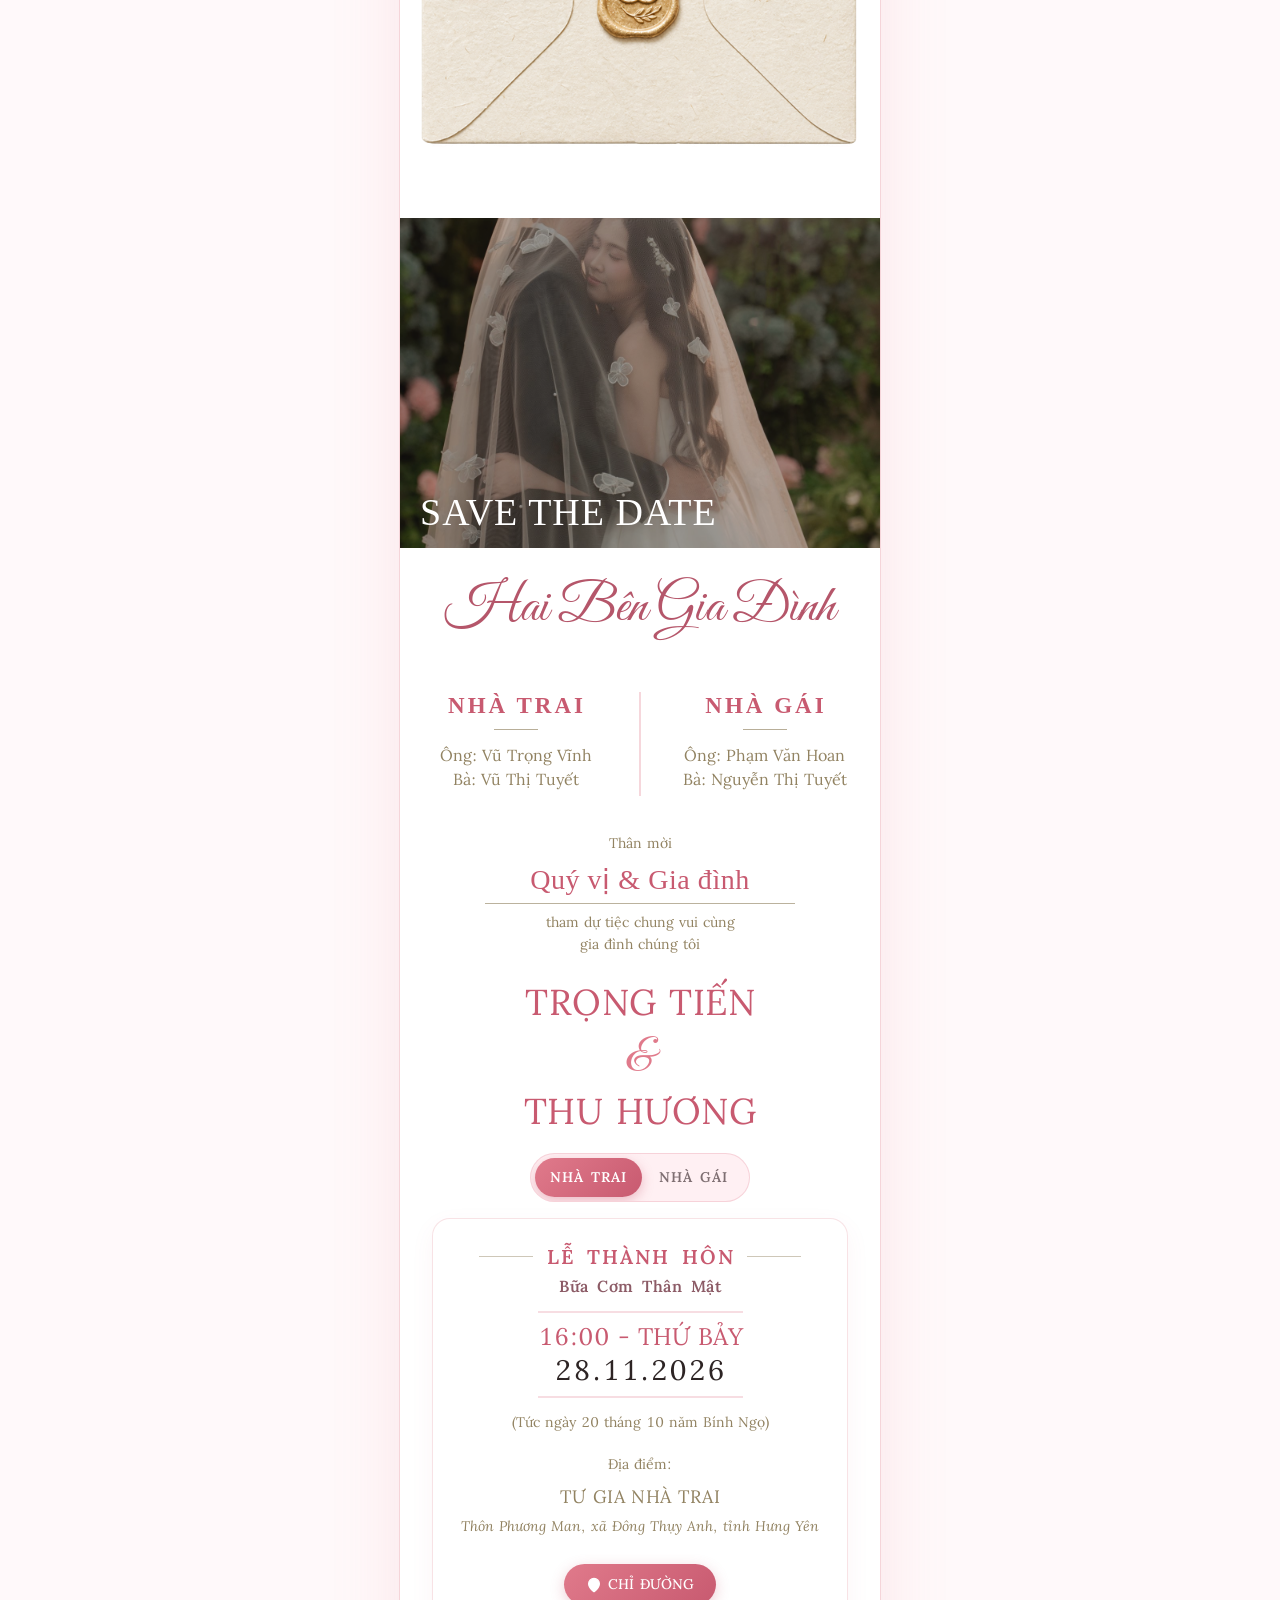
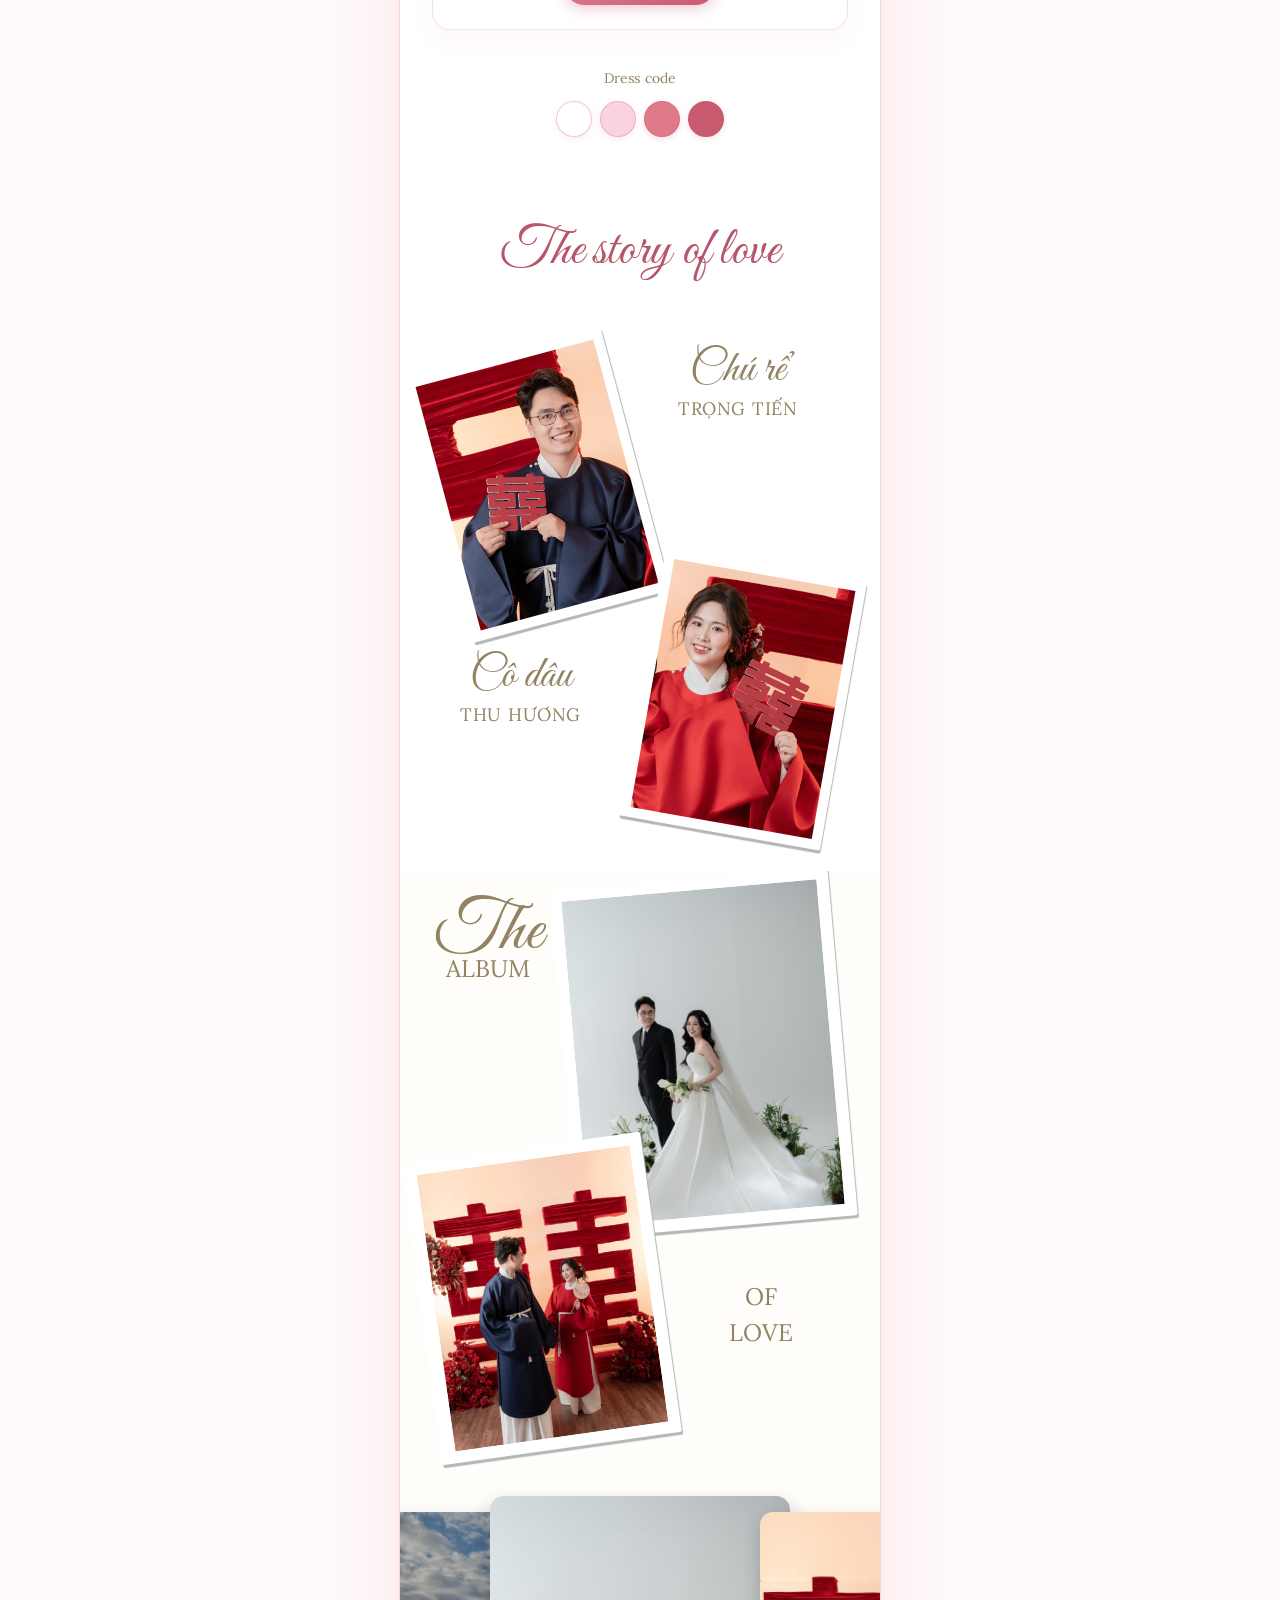
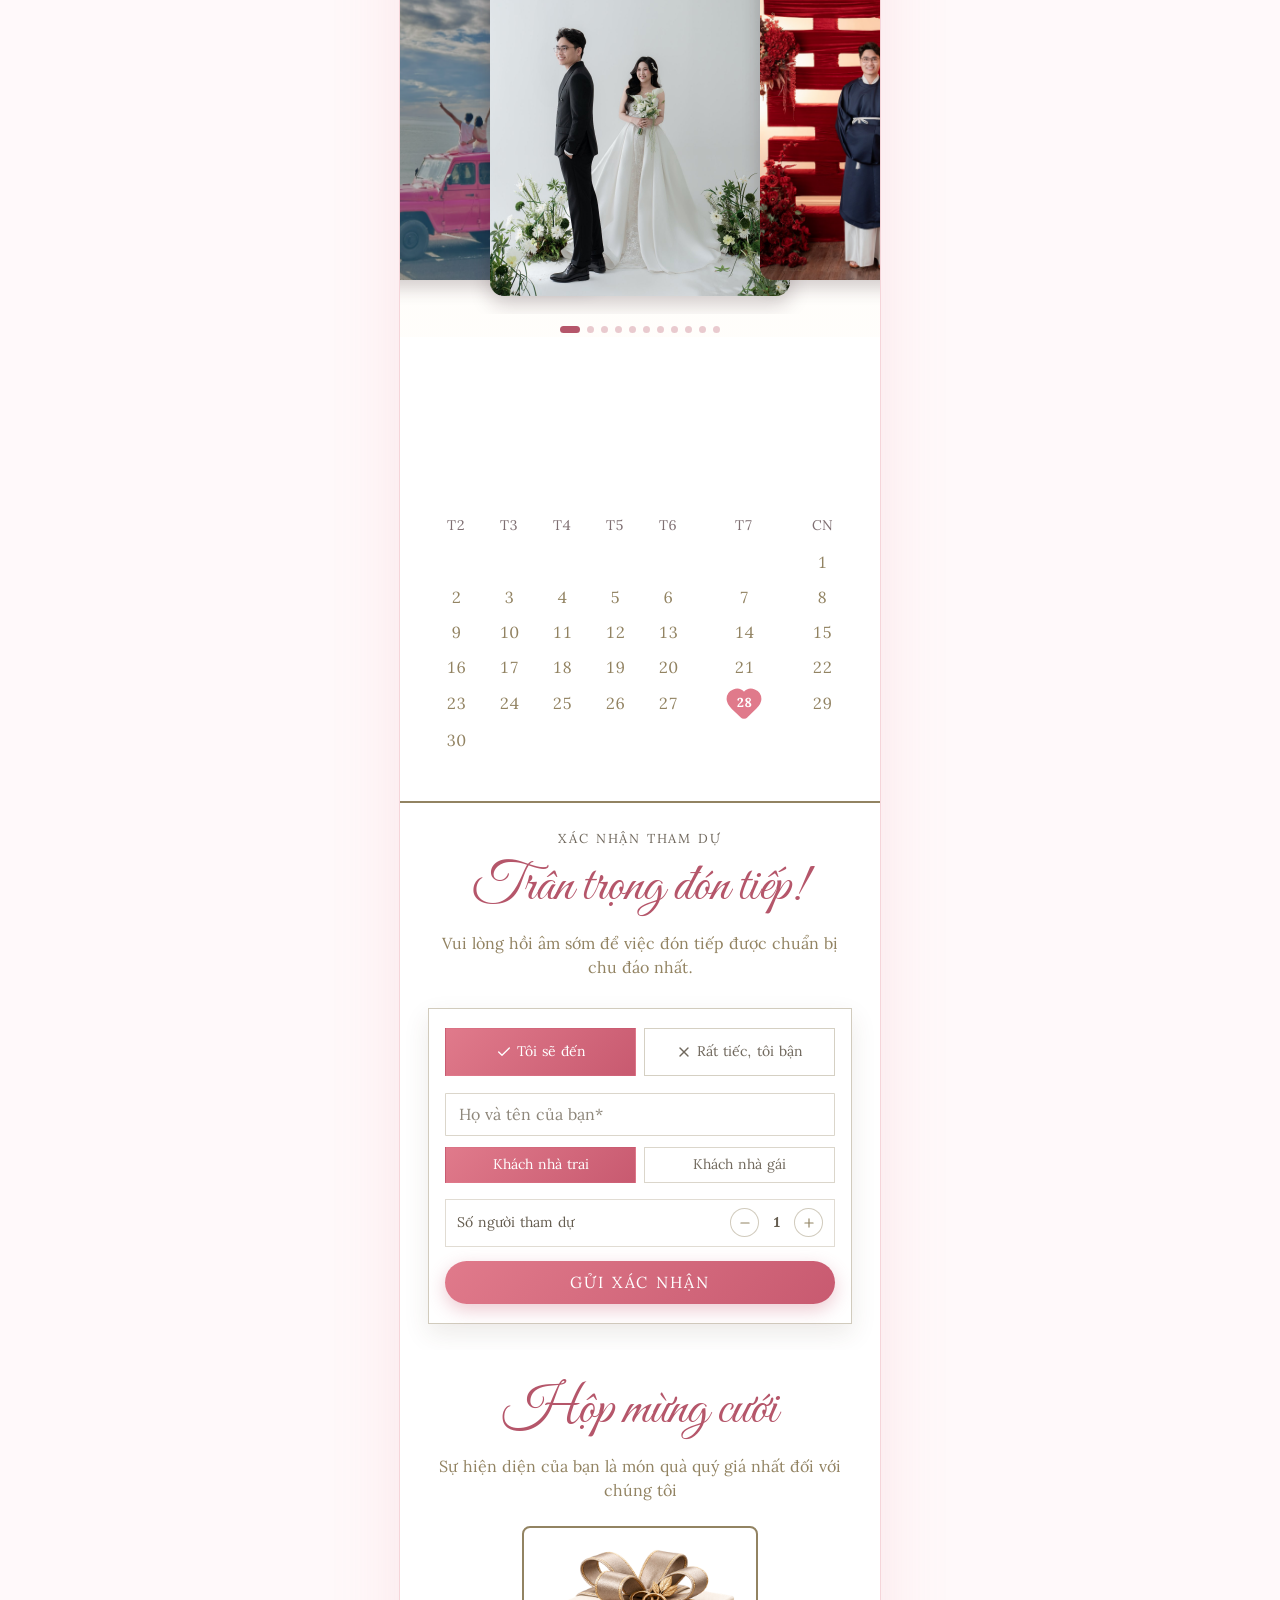
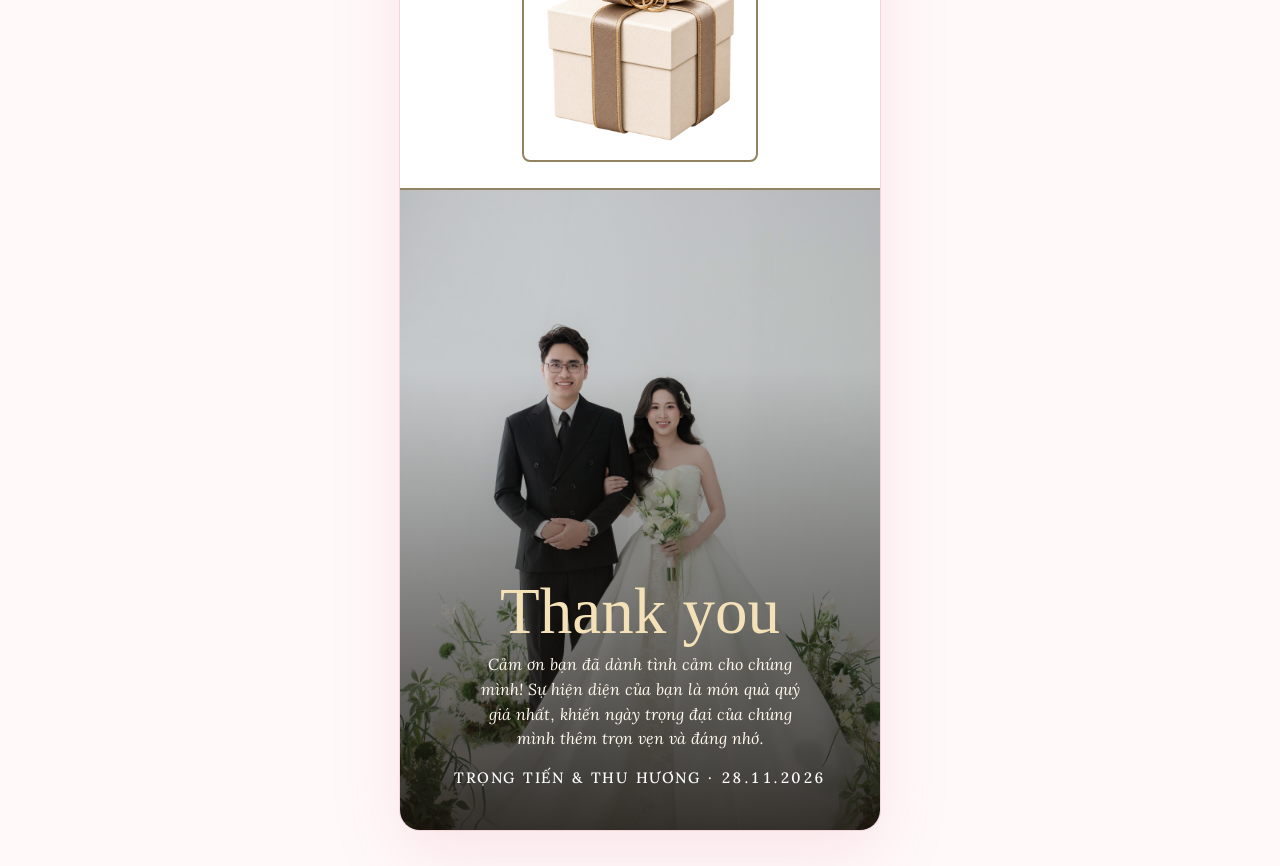
==== commit bb010b7a: "chore: tạm trỏ thẻ xem trước sang trongtien.pages.dev để kiểm tra Messenger Co-Authored-By: Claude O" ====
--- a/index.html
+++ b/index.html
@@ -30,21 +30,21 @@
 
   <!-- Open Graph / Facebook / Zalo -->
   <meta property="og:type" content="website" />
-  <meta property="og:url" content="https://damcuoitienhuong.online/" />
+  <meta property="og:url" content="https://trongtien.pages.dev/" />
   <meta property="og:title" content="THIỆP MỜI CƯỚI TRỌNG TIẾN &amp; THU HƯƠNG" />
   <meta property="og:description" content="Trọng Tiến &amp; Thu Hương · Một tình yêu được khắc trên tim · 28.11.2026 · Thân mời Quý vị &amp; Gia đình" />
-  <meta property="og:image" content="https://damcuoitienhuong.online/assets/photos/og-cover.jpg" />
-  <meta property="og:image:secure_url" content="https://damcuoitienhuong.online/assets/photos/og-cover.jpg" />
+  <meta property="og:image" content="https://trongtien.pages.dev/assets/photos/og-cover.jpg" />
+  <meta property="og:image:secure_url" content="https://trongtien.pages.dev/assets/photos/og-cover.jpg" />
   <meta property="og:image:type" content="image/jpeg" />
 <meta property="og:image:width" content="1200" />
 <meta property="og:image:height" content="630" />
 
   <!-- Twitter / Telegram -->
   <meta property="twitter:card" content="summary_large_image" />
-  <meta property="twitter:url" content="https://damcuoitienhuong.online/" />
+  <meta property="twitter:url" content="https://trongtien.pages.dev/" />
   <meta property="twitter:title" content="THIỆP MỜI CƯỚI TRỌNG TIẾN &amp; THU HƯƠNG" />
   <meta property="twitter:description" content="Trọng Tiến &amp; Thu Hương · Một tình yêu được khắc trên tim · 28.11.2026 · Thân mời Quý vị &amp; Gia đình" />
-  <meta property="twitter:image" content="https://damcuoitienhuong.online/assets/photos/og-cover.jpg" />
+  <meta property="twitter:image" content="https://trongtien.pages.dev/assets/photos/og-cover.jpg" />
   <link rel="icon" type="image/x-icon" href="assets/template/gift-custom.png" />
 
   <!-- Google Fonts -->
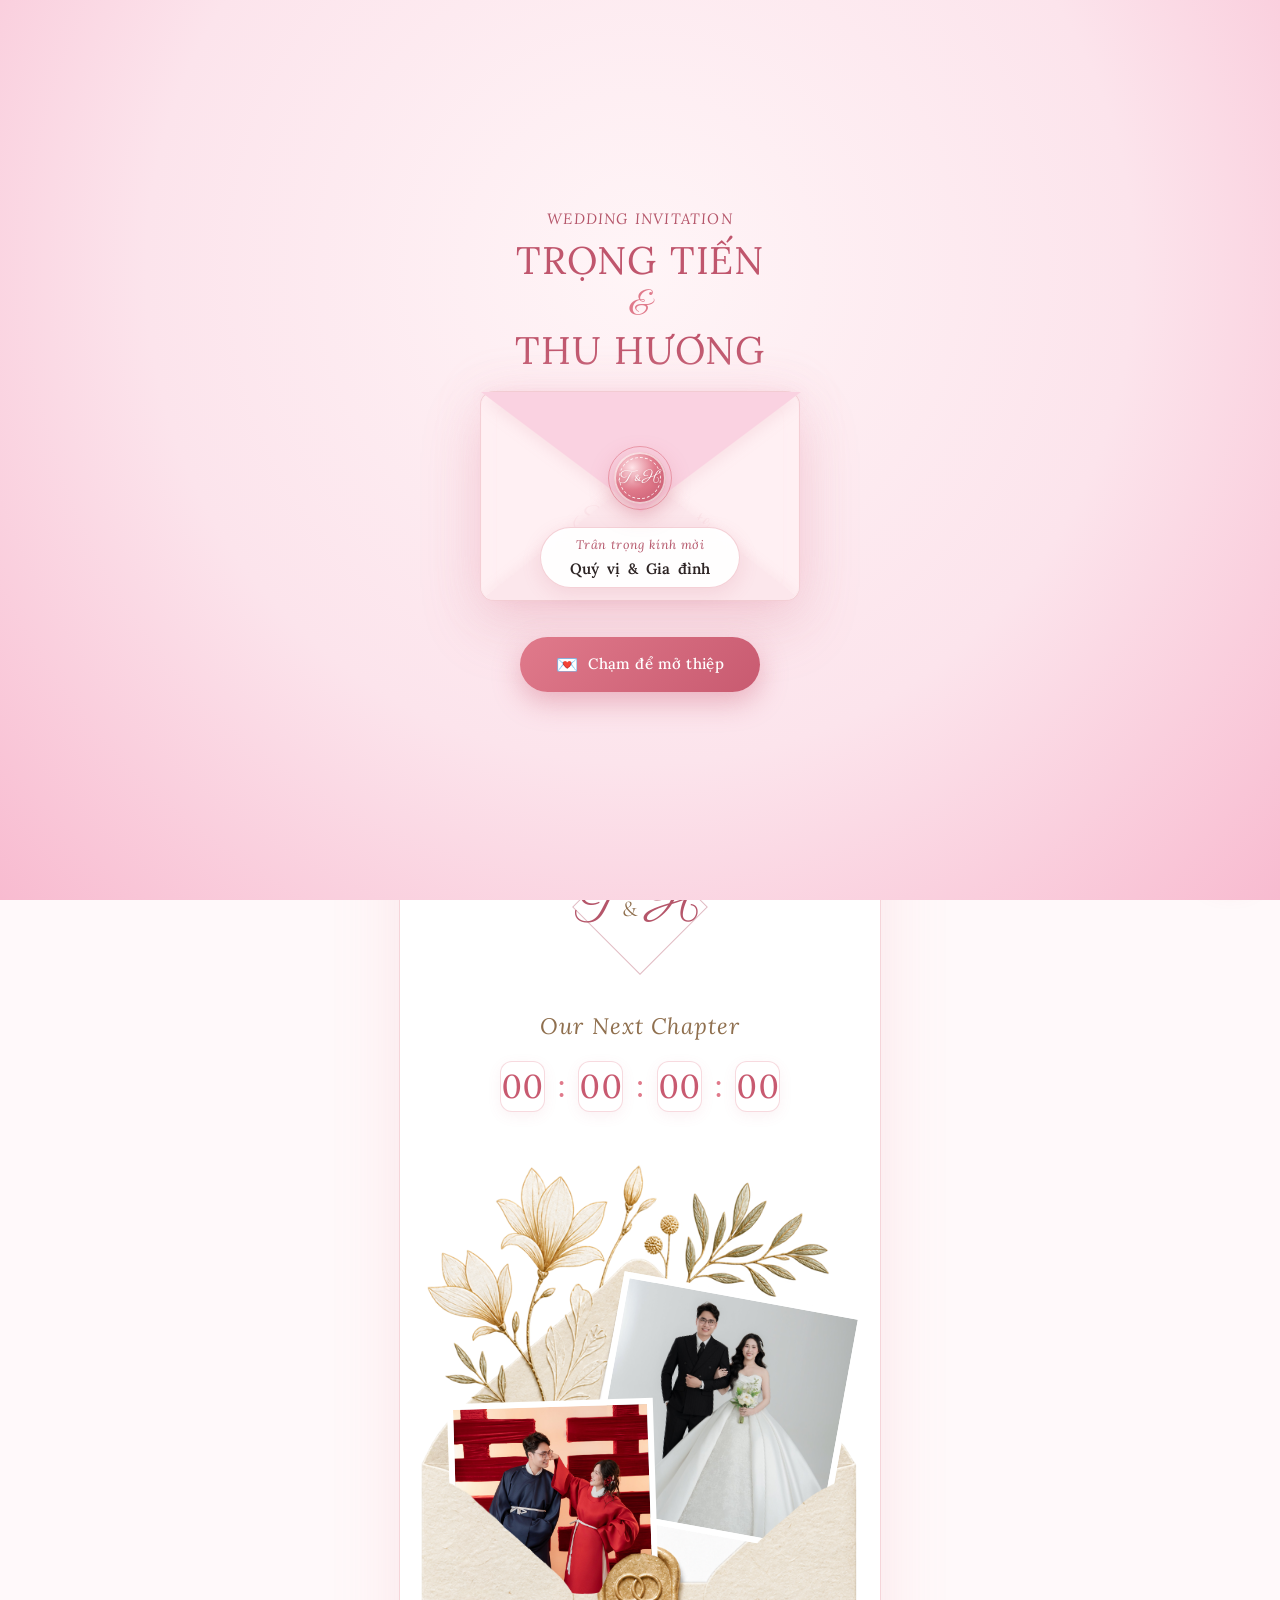
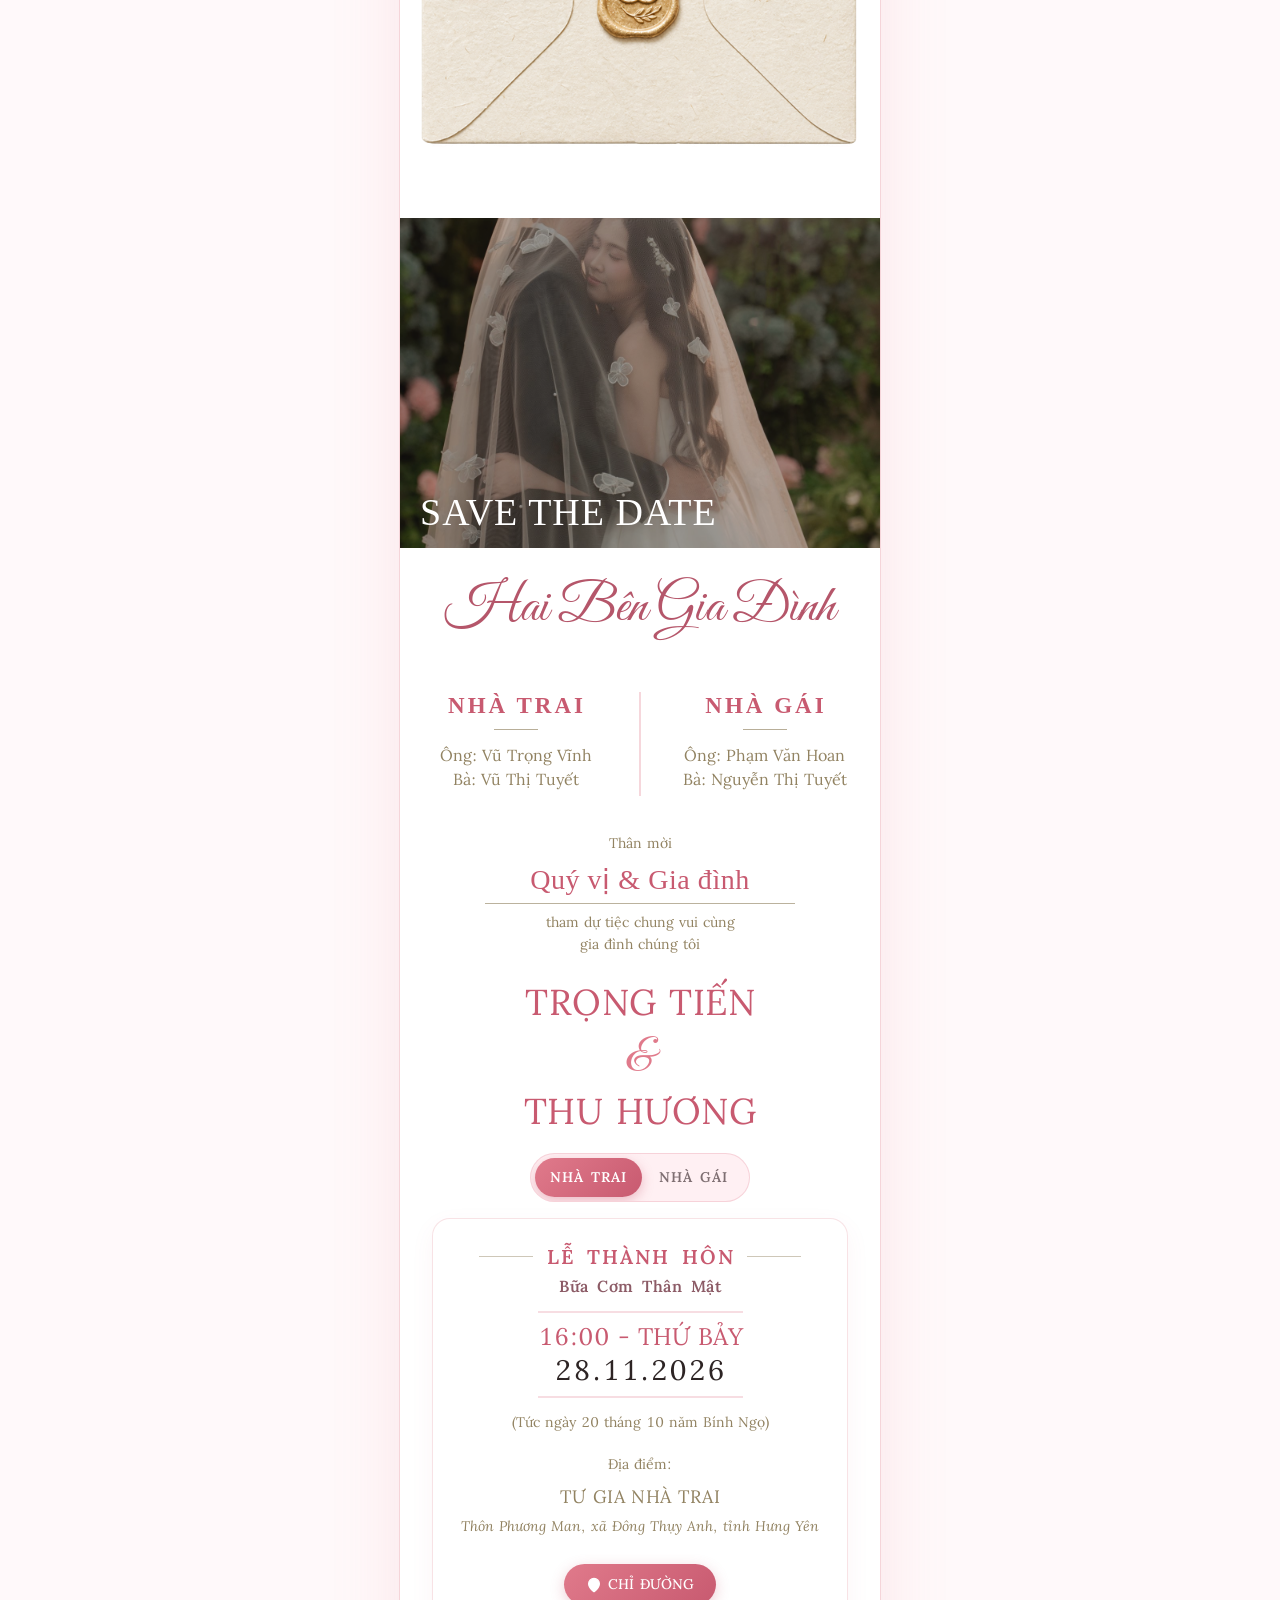
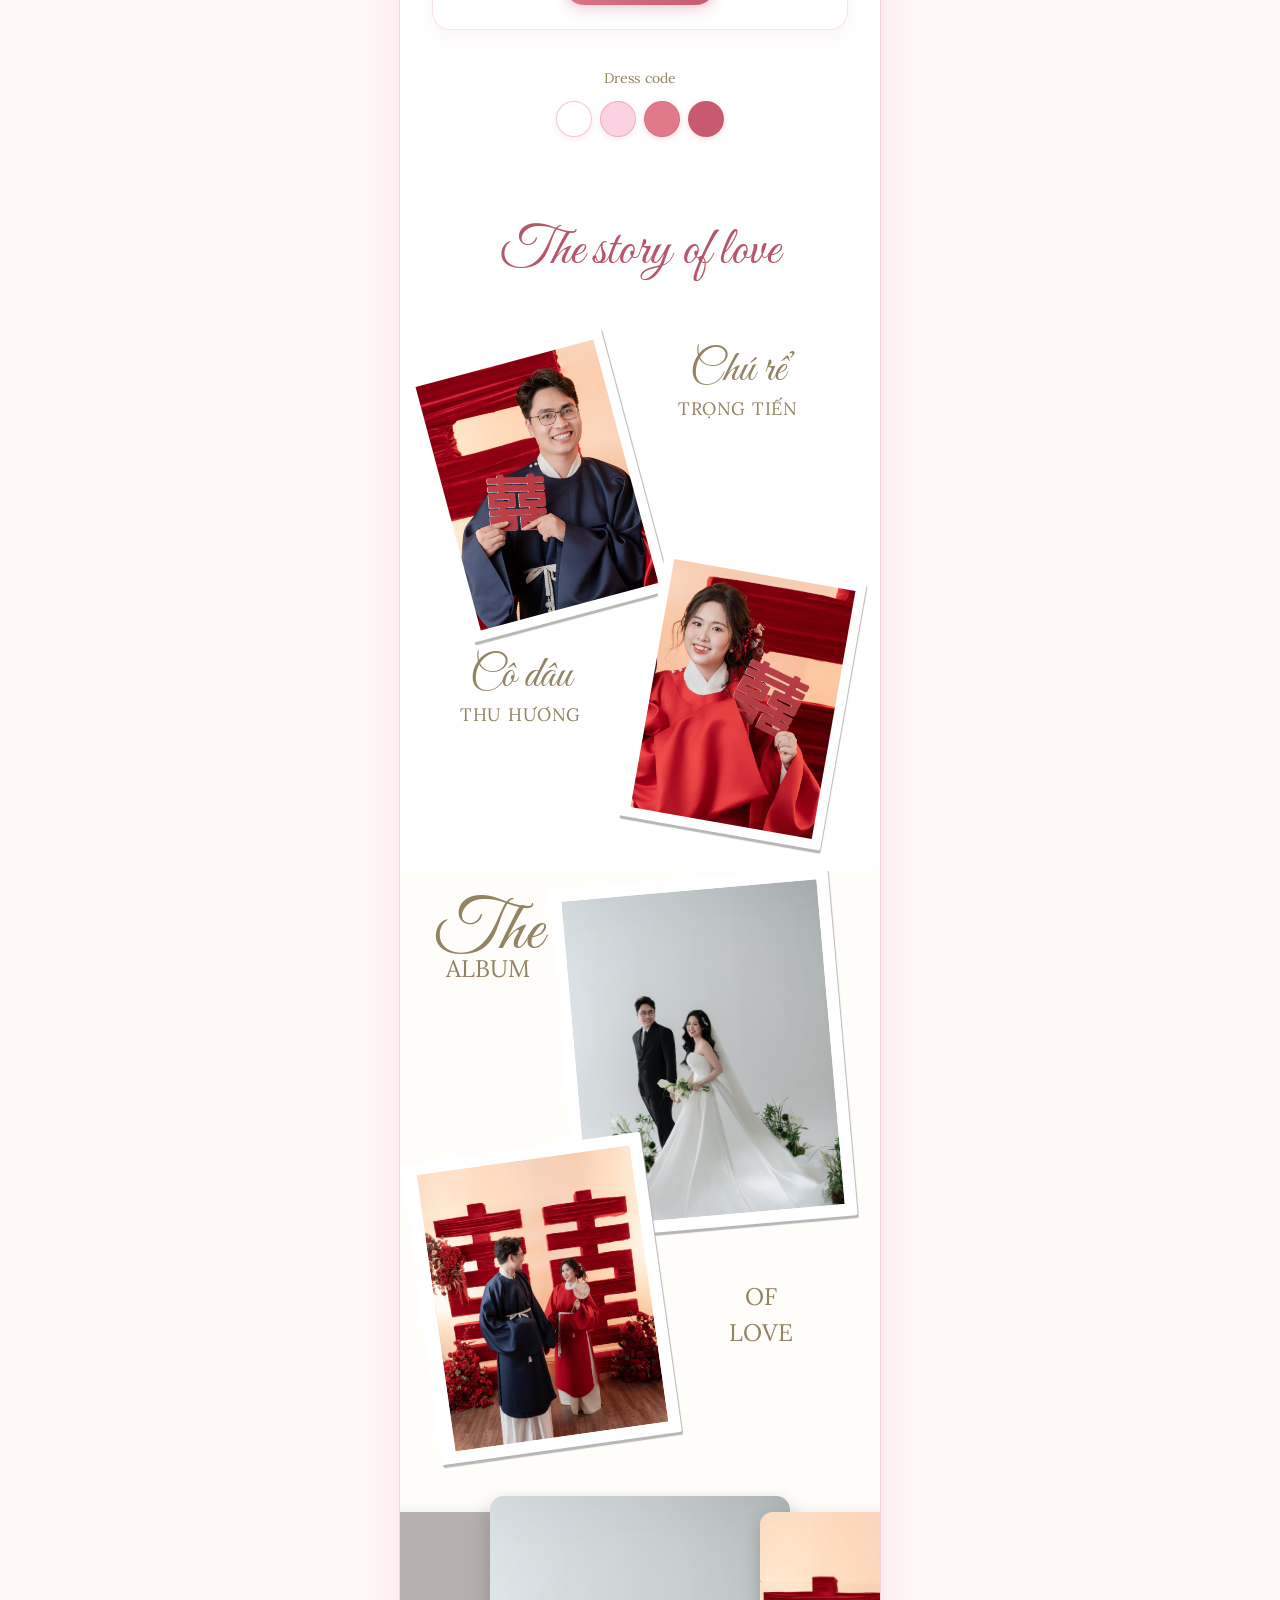
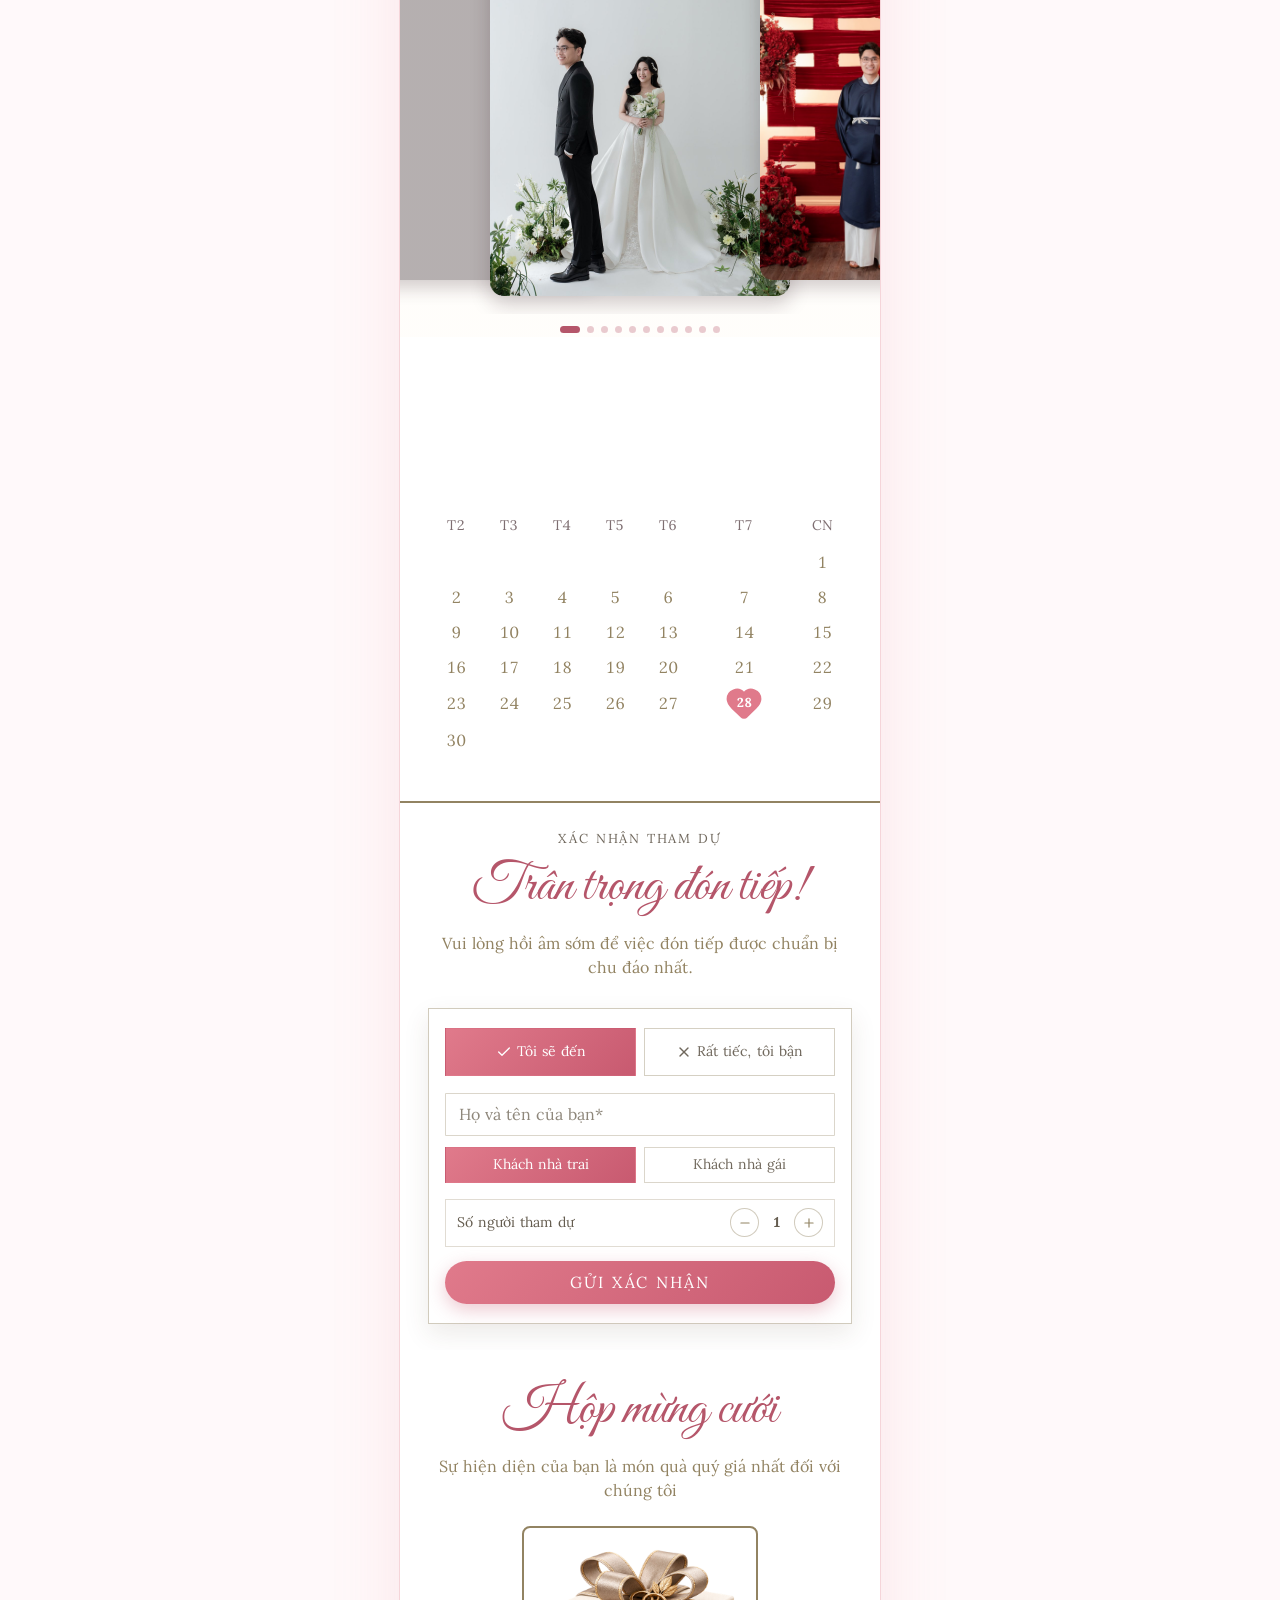
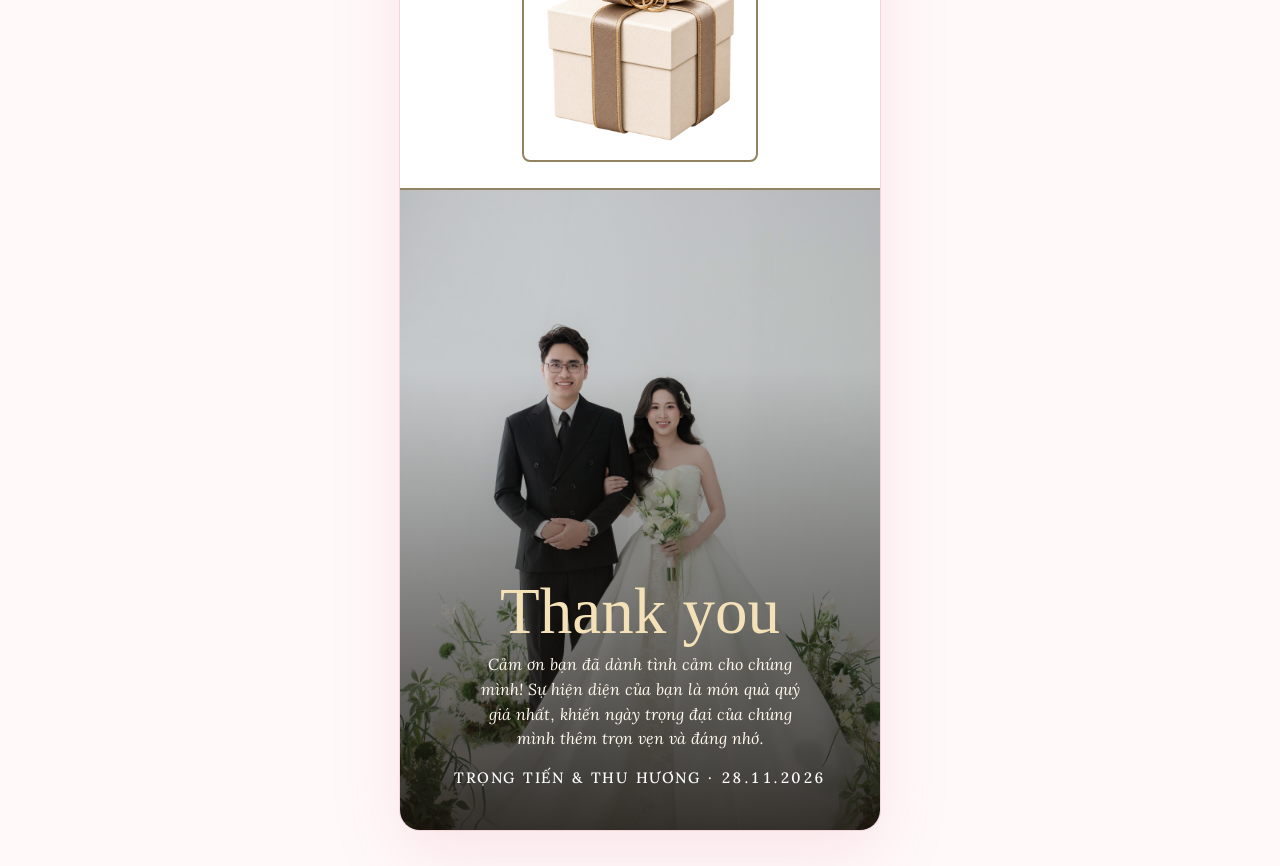
==== commit 9ef74d68: "chore: trỏ thẻ xem trước về lại damcuoitienhuong.online (đã chạy qua Cloudflare Pages) Co-Authored-B" ====
--- a/index.html
+++ b/index.html
@@ -8,7 +8,7 @@
        version.json is always fetched fresh; if it is newer than this page, reload once
        with a new URL (keeps ?to=... etc.) so the browser must fetch the latest page. */
     (function () {
-      var BUILD = '20261115-224813';
+      var BUILD = '20261115-232440';
       try {
         fetch('version.json?t=' + Date.now(), { cache: 'no-store' })
           .then(function (r) { return r.ok ? r.json() : null; })
@@ -30,21 +30,21 @@
 
   <!-- Open Graph / Facebook / Zalo -->
   <meta property="og:type" content="website" />
-  <meta property="og:url" content="https://trongtien.pages.dev/" />
+  <meta property="og:url" content="https://damcuoitienhuong.online/" />
   <meta property="og:title" content="THIỆP MỜI CƯỚI TRỌNG TIẾN &amp; THU HƯƠNG" />
   <meta property="og:description" content="Trọng Tiến &amp; Thu Hương · Một tình yêu được khắc trên tim · 28.11.2026 · Thân mời Quý vị &amp; Gia đình" />
-  <meta property="og:image" content="https://trongtien.pages.dev/assets/photos/og-cover.jpg" />
-  <meta property="og:image:secure_url" content="https://trongtien.pages.dev/assets/photos/og-cover.jpg" />
+  <meta property="og:image" content="https://damcuoitienhuong.online/assets/photos/og-cover.jpg" />
+  <meta property="og:image:secure_url" content="https://damcuoitienhuong.online/assets/photos/og-cover.jpg" />
   <meta property="og:image:type" content="image/jpeg" />
 <meta property="og:image:width" content="1200" />
 <meta property="og:image:height" content="630" />
 
   <!-- Twitter / Telegram -->
   <meta property="twitter:card" content="summary_large_image" />
-  <meta property="twitter:url" content="https://trongtien.pages.dev/" />
+  <meta property="twitter:url" content="https://damcuoitienhuong.online/" />
   <meta property="twitter:title" content="THIỆP MỜI CƯỚI TRỌNG TIẾN &amp; THU HƯƠNG" />
   <meta property="twitter:description" content="Trọng Tiến &amp; Thu Hương · Một tình yêu được khắc trên tim · 28.11.2026 · Thân mời Quý vị &amp; Gia đình" />
-  <meta property="twitter:image" content="https://trongtien.pages.dev/assets/photos/og-cover.jpg" />
+  <meta property="twitter:image" content="https://damcuoitienhuong.online/assets/photos/og-cover.jpg" />
   <link rel="icon" type="image/x-icon" href="assets/template/gift-custom.png" />
 
   <!-- Google Fonts -->
@@ -53,9 +53,9 @@
   <link href="https://fonts.googleapis.com/css2?family=Great+Vibes&family=Parisienne&family=Cormorant+Garamond:wght@500&family=Lora:ital,wght@0,400..700;1,400..700&family=Inter:wght@300;400;500;600;700&display=swap" rel="stylesheet" />
 
   <!-- Stylesheets -->
-  <link rel="stylesheet" href="assets/css/globals.css?v=20261115-224813" />
-  <link rel="stylesheet" href="assets/css/graceful-04.css?v=20261115-224813" />
-  <link rel="stylesheet" href="assets/css/custom.css?v=20261115-224813" />
+  <link rel="stylesheet" href="assets/css/globals.css?v=20261115-232440" />
+  <link rel="stylesheet" href="assets/css/graceful-04.css?v=20261115-232440" />
+  <link rel="stylesheet" href="assets/css/custom.css?v=20261115-232440" />
 </head>
 <body class="site-module__FW66Kq__inter antialiased bg-background text-foreground overflow-x-hidden">
   
@@ -238,7 +238,7 @@
   </div>
 
   <!-- Interactive JavaScript Engine -->
-  <script src="assets/js/content.js?v=20261115-224813"></script>
-<script src="assets/js/main.js?v=20261115-224813"></script>
+  <script src="assets/js/content.js?v=20261115-232440"></script>
+<script src="assets/js/main.js?v=20261115-232440"></script>
 </body>
 </html>
